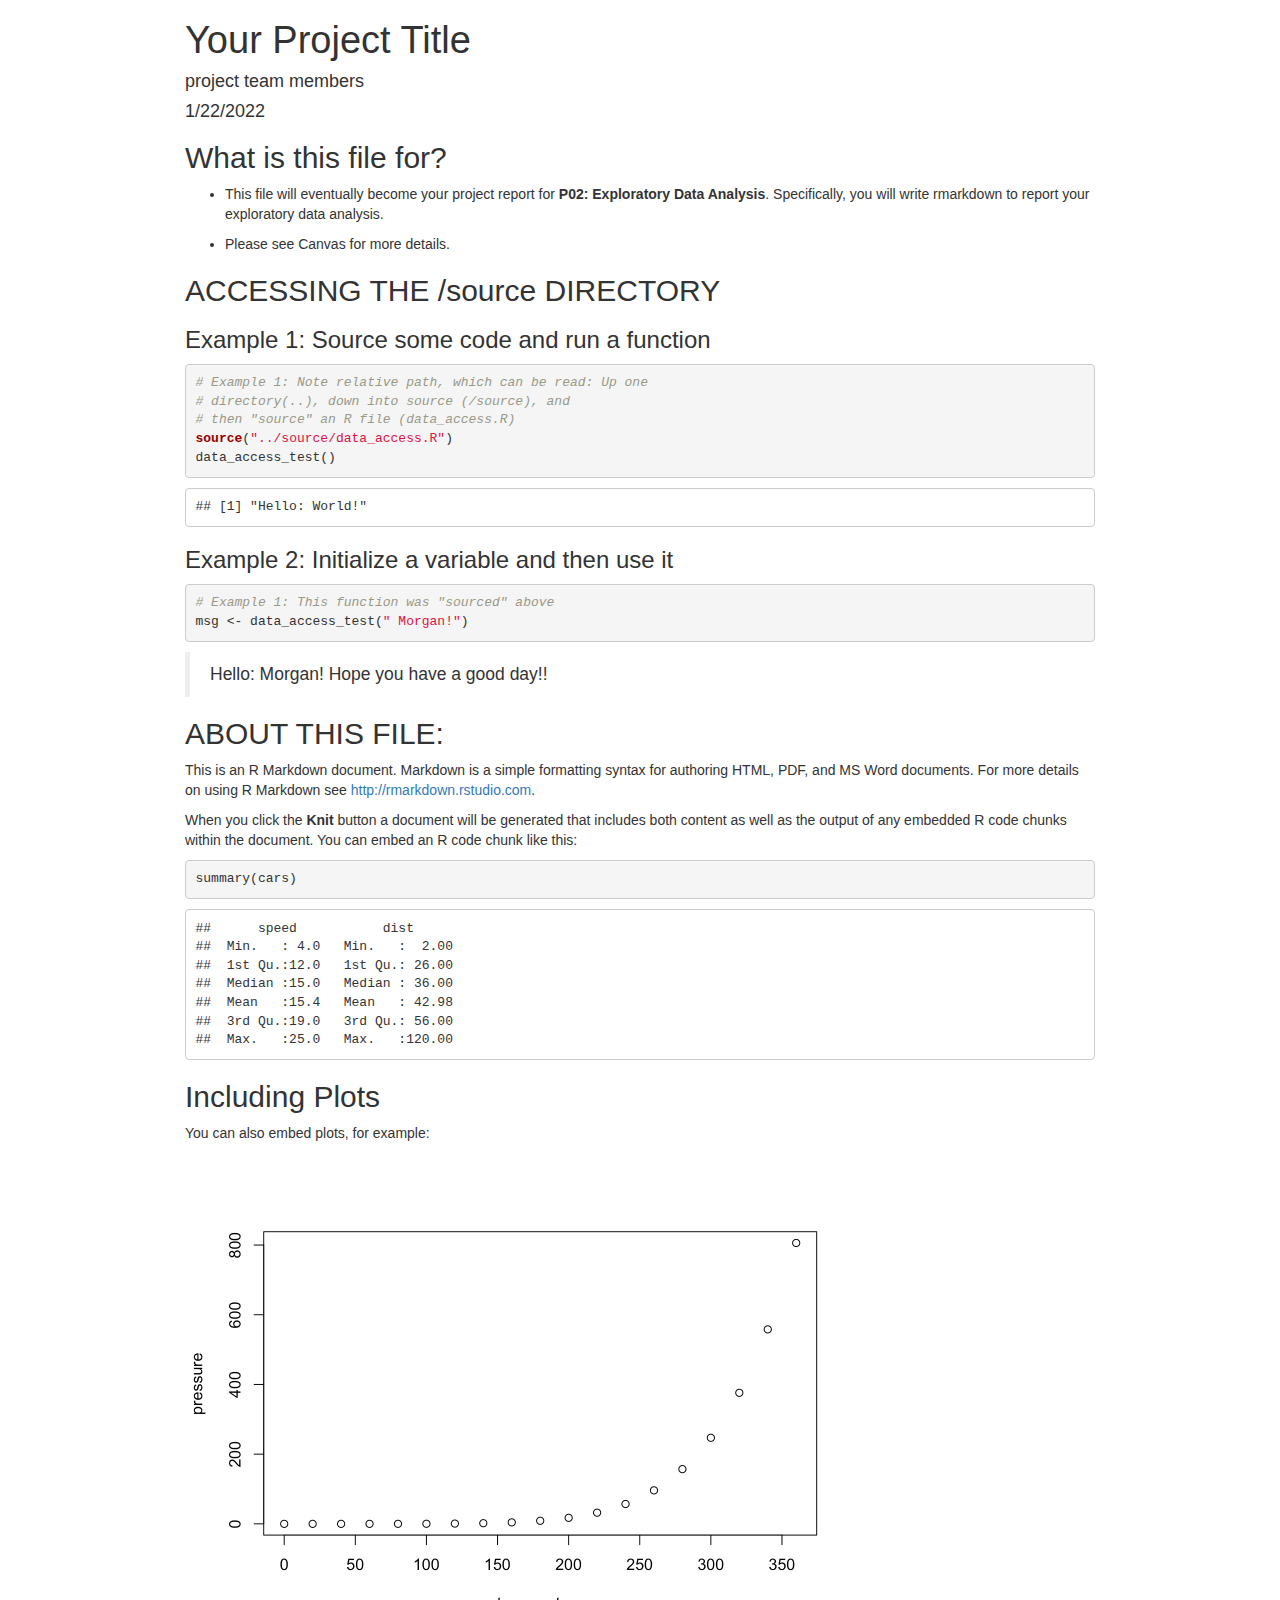
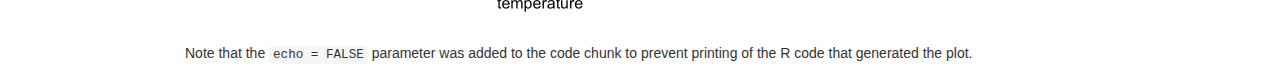
==== docs/index.html @ 1ec8d22b "Initial commit" ====
<!DOCTYPE html>

<html>

<head>

<meta charset="utf-8" />
<meta name="generator" content="pandoc" />
<meta http-equiv="X-UA-Compatible" content="IE=EDGE" />


<meta name="author" content="project team members" />


<title>Your Project Title</title>

<script src="[data-uri]"></script>
<script src="[data-uri]"></script>
<meta name="viewport" content="width=device-width, initial-scale=1" />
<link href="data:text/css,html%7Bfont%2Dfamily%3Asans%2Dserif%3B%2Dwebkit%2Dtext%2Dsize%2Dadjust%3A100%25%3B%2Dms%2Dtext%2Dsize%2Dadjust%3A100%25%7Dbody%7Bmargin%3A0%7Darticle%2Caside%2Cdetails%2Cfigcaption%2Cfigure%2Cfooter%2Cheader%2Chgroup%2Cmain%2Cmenu%2Cnav%2Csection%2Csummary%7Bdisplay%3Ablock%7Daudio%2Ccanvas%2Cprogress%2Cvideo%7Bdisplay%3Ainline%2Dblock%3Bvertical%2Dalign%3Abaseline%7Daudio%3Anot%28%5Bcontrols%5D%29%7Bdisplay%3Anone%3Bheight%3A0%7D%5Bhidden%5D%2Ctemplate%7Bdisplay%3Anone%7Da%7Bbackground%2Dcolor%3Atransparent%7Da%3Aactive%2Ca%3Ahover%7Boutline%3A0%7Dabbr%5Btitle%5D%7Bborder%2Dbottom%3A1px%20dotted%7Db%2Cstrong%7Bfont%2Dweight%3A700%7Ddfn%7Bfont%2Dstyle%3Aitalic%7Dh1%7Bmargin%3A%2E67em%200%3Bfont%2Dsize%3A2em%7Dmark%7Bcolor%3A%23000%3Bbackground%3A%23ff0%7Dsmall%7Bfont%2Dsize%3A80%25%7Dsub%2Csup%7Bposition%3Arelative%3Bfont%2Dsize%3A75%25%3Bline%2Dheight%3A0%3Bvertical%2Dalign%3Abaseline%7Dsup%7Btop%3A%2D%2E5em%7Dsub%7Bbottom%3A%2D%2E25em%7Dimg%7Bborder%3A0%7Dsvg%3Anot%28%3Aroot%29%7Boverflow%3Ahidden%7Dfigure%7Bmargin%3A1em%2040px%7Dhr%7Bheight%3A0%3B%2Dwebkit%2Dbox%2Dsizing%3Acontent%2Dbox%3B%2Dmoz%2Dbox%2Dsizing%3Acontent%2Dbox%3Bbox%2Dsizing%3Acontent%2Dbox%7Dpre%7Boverflow%3Aauto%7Dcode%2Ckbd%2Cpre%2Csamp%7Bfont%2Dfamily%3Amonospace%2Cmonospace%3Bfont%2Dsize%3A1em%7Dbutton%2Cinput%2Coptgroup%2Cselect%2Ctextarea%7Bmargin%3A0%3Bfont%3Ainherit%3Bcolor%3Ainherit%7Dbutton%7Boverflow%3Avisible%7Dbutton%2Cselect%7Btext%2Dtransform%3Anone%7Dbutton%2Chtml%20input%5Btype%3Dbutton%5D%2Cinput%5Btype%3Dreset%5D%2Cinput%5Btype%3Dsubmit%5D%7B%2Dwebkit%2Dappearance%3Abutton%3Bcursor%3Apointer%7Dbutton%5Bdisabled%5D%2Chtml%20input%5Bdisabled%5D%7Bcursor%3Adefault%7Dbutton%3A%3A%2Dmoz%2Dfocus%2Dinner%2Cinput%3A%3A%2Dmoz%2Dfocus%2Dinner%7Bpadding%3A0%3Bborder%3A0%7Dinput%7Bline%2Dheight%3Anormal%7Dinput%5Btype%3Dcheckbox%5D%2Cinput%5Btype%3Dradio%5D%7B%2Dwebkit%2Dbox%2Dsizing%3Aborder%2Dbox%3B%2Dmoz%2Dbox%2Dsizing%3Aborder%2Dbox%3Bbox%2Dsizing%3Aborder%2Dbox%3Bpadding%3A0%7Dinput%5Btype%3Dnumber%5D%3A%3A%2Dwebkit%2Dinner%2Dspin%2Dbutton%2Cinput%5Btype%3Dnumber%5D%3A%3A%2Dwebkit%2Douter%2Dspin%2Dbutton%7Bheight%3Aauto%7Dinput%5Btype%3Dsearch%5D%7B%2Dwebkit%2Dbox%2Dsizing%3Acontent%2Dbox%3B%2Dmoz%2Dbox%2Dsizing%3Acontent%2Dbox%3Bbox%2Dsizing%3Acontent%2Dbox%3B%2Dwebkit%2Dappearance%3Atextfield%7Dinput%5Btype%3Dsearch%5D%3A%3A%2Dwebkit%2Dsearch%2Dcancel%2Dbutton%2Cinput%5Btype%3Dsearch%5D%3A%3A%2Dwebkit%2Dsearch%2Ddecoration%7B%2Dwebkit%2Dappearance%3Anone%7Dfieldset%7Bpadding%3A%2E35em%20%2E625em%20%2E75em%3Bmargin%3A0%202px%3Bborder%3A1px%20solid%20silver%7Dlegend%7Bpadding%3A0%3Bborder%3A0%7Dtextarea%7Boverflow%3Aauto%7Doptgroup%7Bfont%2Dweight%3A700%7Dtable%7Bborder%2Dspacing%3A0%3Bborder%2Dcollapse%3Acollapse%7Dtd%2Cth%7Bpadding%3A0%7D%40media%20print%7B%2A%2C%3Aafter%2C%3Abefore%7Bcolor%3A%23000%21important%3Btext%2Dshadow%3Anone%21important%3Bbackground%3A0%200%21important%3B%2Dwebkit%2Dbox%2Dshadow%3Anone%21important%3Bbox%2Dshadow%3Anone%21important%7Da%2Ca%3Avisited%7Btext%2Ddecoration%3Aunderline%7Da%5Bhref%5D%3Aafter%7Bcontent%3A%22%20%28%22%20attr%28href%29%20%22%29%22%7Dabbr%5Btitle%5D%3Aafter%7Bcontent%3A%22%20%28%22%20attr%28title%29%20%22%29%22%7Da%5Bhref%5E%3D%22javascript%3A%22%5D%3Aafter%2Ca%5Bhref%5E%3D%22%23%22%5D%3Aafter%7Bcontent%3A%22%22%7Dblockquote%2Cpre%7Bborder%3A1px%20solid%20%23999%3Bpage%2Dbreak%2Dinside%3Aavoid%7Dthead%7Bdisplay%3Atable%2Dheader%2Dgroup%7Dimg%2Ctr%7Bpage%2Dbreak%2Dinside%3Aavoid%7Dimg%7Bmax%2Dwidth%3A100%25%21important%7Dh2%2Ch3%2Cp%7Borphans%3A3%3Bwidows%3A3%7Dh2%2Ch3%7Bpage%2Dbreak%2Dafter%3Aavoid%7D%2Enavbar%7Bdisplay%3Anone%7D%2Ebtn%3E%2Ecaret%2C%2Edropup%3E%2Ebtn%3E%2Ecaret%7Bborder%2Dtop%2Dcolor%3A%23000%21important%7D%2Elabel%7Bborder%3A1px%20solid%20%23000%7D%2Etable%7Bborder%2Dcollapse%3Acollapse%21important%7D%2Etable%20td%2C%2Etable%20th%7Bbackground%2Dcolor%3A%23fff%21important%7D%2Etable%2Dbordered%20td%2C%2Etable%2Dbordered%20th%7Bborder%3A1px%20solid%20%23ddd%21important%7D%7D%40font%2Dface%7Bfont%2Dfamily%3A%27Glyphicons%20Halflings%27%3Bsrc%3Aurl%28data%3Aapplication%2Fvnd%2Ems%2Dfontobject%3Bbase64%2Cn04AAEFNAAACAAIABAAAAAAABQAAAAAAAAABAJABAAAEAExQAAAAAAAAAAIAAAAAAAAAAAEAAAAAAAAAJxJ%[base64]%2FSEdmjKHUbyow8ATBE40IvWA3vTu8LiABDQ%2BpexwUMcm1SMnNryctQSiI1K5ZnbOlXKmnVV5YvRe6RnNMFNCOs1KNVpn6yZhCJkRtVRNzEufeIq7HgSrcx4S8h%2Fv4vnrrKc6oCNxmSk2uKlZQHBii6iKFoH0746ThvkO1kJHlxjrkxs%2BLWORaDQBEtiYJIR5IB9Bi1UyL4Rmr0BNigNkMzlKQmnofBHviqVzUxwdMb3NdCn69hy%2BpRYVKGVS%2F1tnsqv4LL7wCCPZZAZPT4aCShHjHJVNuXbmMrY5LeQaGnvAkXlVrJgKRAUdFjrWEah9XebPeQMj7KS7DIBAFt8ycgC5PLGUOHSE3ErGZCiViNLL5ZARfywnCoZaKQCu6NuFX42AEeKtKUGnr%2FCm2Cy8tpFhBPMW5Fxi4Qm4TkDWh4IWFDClhU2hRWosUWqcKLlgyXB%2BlSHaWaHiWlBAR8SeSgSPCQxdVQgzUixWKSTrIQEbU94viDctkvX%2BVSjJuUmV8L4CXShI11esnp0pjWNZIyxKHS4wVQ2ime1P4RnhvGw0aDN1OLAXGERsB7buFpFGGBAre4QEQR0HOIO5oYH305G%2BKspT%2FFupEGGafCCwxSe6ZUa%2B073rXHnNdVXE6eWvibUS27XtRzkH838mYLMBmYysZTM0EM3A1fbpCBYFccN1B%2FEnCYu%2FTgCGmr7bMh8GfYL%2BBfcLvB0gRagC09w9elfldaIy%2FhNCBLRgBgtCC7jAF63wLSMAfbfAlEggYU0bUA7ACCJmTDpEmJtI78w4%2FBO7dN7JR7J7ZvbYaUbaILSQsRBiF3HGk5fEg6p9unwLvn98r%2BvnsV%2B372uf1xBLq4qU%2F45fTuqaAP%2BpssmCCCTF0mhEow8ZXZOS8D7Q85JsxZ%2BAzok7B7O%2Ff6J8AzYBySZQB%2FQHYUSA%2BEeQhEWiS6AIQzgcsDiER4MjgMBAWDV4AgQ3g1eBgIdweCQmCjJEMkJ%2BPKRWyFHHmg1Wi%2F6xzUgA0LREoKJChwnQa9B%2B5RQZRB3IlBlkAnxyQNaANwHMowzlYSMCBgnbpzvqpl0iTJNCQidDI9ZrSYNIRBhHtUa5YHMHxyGEik9hDE0AKj72AbTCaxtHPUaKZdAZSnQTyjGqGLsmBStCejApUhg4uBMU6mATujEl%2BKdDPbI6Ag4vLr%2BhjY6lbjBeoLKnZl0UZgRX8gTySOeynZVz1wOq7e1hFGYIq%2BMhrGxDLak0PrwYzSXtcuyhXEhwOYofiW%2BEcI%2Fjw8P6IY6ed%2BetAbuqKp5QIapT77LnAe505lMuqL79a0ut4rWexzFttsOsLDy7zvtQzcq3U1qabe7tB0wHWVXji%2BzDbo8x8HyIRUbXnwUcklFv51fvTymiV%2BMXLSmGH9d9%2BaXpD5X6lao41anWGig7IwIdnoBY2ht%2FpO9mClLo4NdXHAsefqWUKlXJkbqPOFhMoR4aiA1BXqhRNbB2Xwi%2B7u%2FjpAoOpKJ0UX24EsrzMfHXViakCNcKjBxuQX8BO0ZqjJ3xXzf%2B61t2VXOSgJ8xu65QKgtN6FibPmPYsXbJRHHqbgATcSZxBqGiDiU4NNNsYBsKD0MIP%2FOfKnlk%2FLkaid%[base64]%2FgFtuW0wR4cgd%2BZKesSV7QkNE2kw6AV4hoIuC02LGmTomyf8PiO6CZzOTLTPQ%2BHW06H%2Btx%2BbQ8LmDYg1pTFrp2oJXgkZTyeRJZM0C8aE2LpFrNVDuhARsN543%2FFV6klQ6Tv1OoZGXLv0igKrl%2FCmJxRmX7JJbJ998VSIPQRyDBICzl4JJlYHbdql30NvYcOuZ7a10uWRrgoieOdgIm4rlq6vNOQBuqESLbXG5lzdJGHw2m0sDYmODXbYGTfSTGRKpssTO95fothJCjUGQgEL4yKoGAF%2F0SrpUDNn8CBgBcSDQByAeNkCXp4S4Ro2Xh4OeaGRgR66PVOsU8bc6TR5%[base64]%2F1SgRCJ1dk4UdBT7OoyuNgLs0oCd8RnrEIb6QdMxT2QjD4zMrJkfgx5aDMcA4orsTtKCqWb%2FVeyceqa5OGSmB28YwH4rFbkQaLoUN8OQQYnD3w2eXpI4ScQfbCUZiJ4yMOIKLyyTc7BQ4uXUw6Ee6%2FxM%2B4Y67ngNBknxIPwuppgIhFcwJyr6EIj%2BLzNj%2FmfR2vhhRlx0BILZoAYruF0caWQ7YxO66UmeguDREAFHYuC7HJviRgVO6ruJH59h%2FC%2FPkgSle8xNzZJULLWq9JMDTE2fjGE146a1Us6PZDGYle6ldWRqn%2FpdpgHKNGrGIdkRK%2BKPETT9nKT6kLyDI8xd9A1FgWmXWRAIHwZ37WyZHOVyCadJEmMVz0MadMjDrPho%2BEIochkVC2xgGiwwsQ6DMv2P7UXqT4x7CdcYGId2BJQQa85EQKmCmwcRejQ9Bm4oATENFPkxPXILHpMPUyWTI5rjNOsIlmEeMbcOCEqInpXACYQ9DDxmFo9vcmsDblcMtg4tqBerNngkIKaFJmrQAPnq1dEzsMXcwjcHdfdCibcAxxA%2Bq%2Fj9m3LM%2FO7WJka4tSidVCjsvo2lQ%2F2ewyoYyXwAYyr2PlRoR5MpgVmSUIrM3PQxXPbgjBOaDQFIyFMJvx3Pc5RSYj12ySVF9fwFPQu2e2KWVoL9q3Ayv3IzpGHUdvdPdrNUdicjsTQ2ISy7QU3DrEytIjvbzJnAkmANXjAFERA0MUoPF3%2F5KFmW14bBNOhwircYgMqoDpUMcDtCmBE82QM2YtdjVLB4kBuKho%2FbcwQdeboqfQartuU3CsCf%2BcXkgYAqp%2F0Ee3RorAZt0AvvOCSI4JICIlGlsV0bsSid%2FNIEALAAzb6HAgyWHBps6xAOwkJIGcB82CxRQq4sJf3FzA70A%2BTRqcqjEMETCoez3mkPcpnoALs0ugJY8kQwrC%[base64]%2FWDHA60cYFaI%2FPjpzquUqdaYGcIq%2BmLez3WLFFCtNBN2QJcrlcoELgiPku5R5dSlJFaCEqEZle1AQzAKC%2B1SotMcBNyQUFuRHRF6OlimSBgjZeTBCwLyc6A%2BP%2FoFRchXTz5ADknYJHxzrJ5pGuIKRQISU6WyKTBBjD8WozmVYWIsto1AS5rxzKlvJu4E%2FvwOiKxRtCWsDM%2BeTHUrmwrCK5BIfMzGkD%2B0Fk5LzBs0jMYXktNDblB06LMNJ09U8pzSLmo14MS0OMjcdrZ31pyQqxJJpRImlSvfYAK8inkYU52QY2FPEVsjoWewpwhRp5yAuNpkqhdb7ku9Seefl2D0B8SMTFD90xi4CSOwwZy9IKkpMtI3FmFUg3%2FkFutpQGNc3pCR7gvC4sgwbupDu3DyEN%2BW6YGLNM21jpB49irxy9BSlHrVDlnihGKHwPrbVFtc%2Bh1rVQKZduxIyojccZIIcOCmhEnC7UkY68WXKQgLi2JCDQkQWJRQuk60hZp0D3rtCTINSeY9Ej2kIKYfGxwOs4j9qMM7fYZiipzgcf7TamnehqdhsiMiCawXnz4xAbyCkLAx5EGbo3Ax1u3dUIKnTxIaxwQTHehPl3V491H0%2BbC5zgpGz7Io%2BmjdhKlPJ01EeMpM7UsRJMi1nGjmJg35i6bQBAAxjO%2FENJubU2mg3ONySEoWklCwdABETcs7ck3jgiuU9pcKKpbgn%2B3YlzV1FzIkB6pmEDOSSyDfPPlQskznctFji0kpgZjW5RZe6x9kYT4KJcXg0bNiCyif%2BpZACCyRMmYsfiKmN9tSO65F0R2OO6ytlEhY5Sj6uRKfFxw0ijJaAx%2Fk3QgnAFSq27%2F2i4GEBA%2BUvTJKK%2F9eISNvG46Em5RZfjTYLdeD8kdXHyrwId%2FDQZUaMCY4gGbke2C8vfjgV%2FY9kkRQOJIn%2FxM9INZSpiBnqX0Q9GlQPpPKAyO5y%2BW5NMPSRdBCUlmuxl40ZfMCnf2Cp044uI9WLFtCi4YVxKjuRCOBWIb4XbIsGdbo4qtMQnNOQz4XDSui7W%2FN6l54qOynCqD3DpWQ%2BmpD7C40D8BZEWGJX3tlAaZBMj1yjvDYKwCJBa201u6nBKE5UE%2B7QSEhCwrXfbRZylAaAkplhBWX50dumrElePyNMRYUrC99UmcSSNgImhFhDI4BXjMtiqkgizUGCrZ8iwFxU6fQ8GEHCFdLewwxYWxgScAYMdMLmcZR6b7rZl95eQVDGVoUKcRMM1ixXQtXNkBETZkVVPg8LoSrdetHzkuM7DjZRHP02tCxA1fmkXKF3VzfN1pc1cv%2F8lbTIkkYpqKM9VOhp65ktYk%2BQ46myFWBapDfyWUCnsnI00QTBQmuFjMZTcd0V2NQ768Fhpby04k2IzNR1wKabuGJqYWwSly6ocMFGTeeI%2BejsWDYgEvr66QgqdcIbFYDNgsm0x9UHY6SCd5%2B7tpsLpKdvhahIDyYmEJQCqMqtCF6UlrE5GXRmbu%[base64]%2FiOmsLtHSWNUWEGk9hScMPShasUA1AcHOtRZlqMeQ0OzYS9vQvYUjOLrzP07BUAFikcJNMi7gIxEw4pL1G54TcmmmoAQ5s7TGWErJZ2Io4yQ0ljRYhL8H5e62oDtLF8aDpnIvZ5R3GWJyAugdiiJW9hQAVTsnCBHhwu7rkBlBX6r3b7ejEY0k5GGeyKv66v%2B6dg7mcJTrWHbtMywbedYqCQ0FPwoytmSWsL8WTtChZCKKzEF7vP6De4x2BJkkniMgSdWhbeBSLtJZR9CTHetK1xb34AYIJ37OegYIoPVbXgJ%2FqDQK%2BbfCtxQRVKQu77WzOoM6SGL7MaZwCGJVk46aImai9fmam%2BWpHG%2B0BtQPWUgZ7RIAlPq6lkECUhZQ2gqWkMYKcYMYaIc4gYCDFHYa2d1nzp3%2BJ1eCBay8IYZ0wQRKGAqvCuZ%2FUgbQPyllosq%2BXtfKIZOzmeJqRazpmmoP%2F76YfkjzV2NlXTDSBYB04SVlNQsFTbGPk1t%2FI4Jktu0XSgifO2ozFOiwd%2F0SssJDn0dn4xqk4GDTTKX73%2FwQyBLdqgJ%2BWx6AQaba3BA9CKEzjtQYIfAsiYamapq80LAamYjinlKXUkxdpIDk0puXUEYzSalfRibAeDAKpNiqQ0FTwoxuGYzRnisyTotdVTclis1LHRQCy%2FqqL8oUaQzWRxilq5Mi0IJGtMY02cGLD69vGjkj3p6pGePKI8bkBv5evq8SjjyU04vJR2cQXQwSJyoinDsUJHCQ50jrFTT7yRdbdYQMB3MYCb6uBzJ9ewhXYPAIZSXfeEQBZZ3GPN3Nbhh%2FwkvAJLXnQMdi5NYYZ5GHE400GS5rXkOZSQsdZgIbzRnF9ueLnsfQ47wHAsirITnTlkCcuWWIUhJSbpM3wWhXNHvt2xUsKKMpdBSbJnBMcihkoDqAd1Zml%2FR4yrzow1Q2A5G%2Bkzo%2FRhRxQS2lCSDRV8LlYLBOOoo1bF4jwJAwKMK1tWLHlu9i0j4Ig8qVm6wE1DxXwAwQwsaBWUg2pOOol2dHxyt6npwJEdLDDVYyRc2D0HbcbLUJQj8gPevQBUBOUHXPrsAPBERICpnYESeu2OHotpXQxRGlCCtLdIsu23MhZVEoJg8Qumj%2FUMMc34IBqTKLDTp76WzL%2FdMjCxK7MjhiGjeYAC%2Fkj%2FjY%2FRde7hpSM1xChrog6yZ7OWTuD56xBJnGFE%2BpT2ElSyCnJcwVzCjkqeNLfMEJqKW0G7OFIp0G%2B9mh50I9o8k1tpCY0xYqFNIALgIfc2me4n1bmJnRZ89oepgLPT0NTMLNZsvSCZAc3TXaNB07vail36%2FdBySis4m9%2FDR8izaLJW6bWCkVgm5T%2Bius3ZXq4xI%2BGnbveLbdRwF2mNtsrE0JjYc1AXknCOrLSu7Te%2Fr4dPYMCl5qtiHNTn%2BTPbh1jCBHH%2BdMJNhwNgs3nT%2BOhQoQ0vYif56BMG6WowAcHR3DjQolxLzyVekHj00PBAaW7IIAF1EF%2BuRIWyXjQMAs2chdpaKPNaB%2BkSezYt0%2BCA04sOg5vx8Fr7Ofa9sUv87h7SLAUFSzbetCCZ9pmyLt6l6%2FTzoA1%2FZBG9bIUVHLAbi%2FkdBFgYGyGwRQGBpkqCEg2ah9UD6EedEcEL3j4y0BQQCiExEnocA3SZboh%2Bepgd3YsOkHskZwPuQ5OoyA0fTA5AXrHcUOQF%2BzkJHIA7PwCDk1gGVmGUZSSoPhNf%2BTklauz98QofOlCIQ%2FtCD4dosHYPqtPCXB3agggQQIqQJsSkB%2Bqn0rkQ1toJjON%2FOtCIB9RYv3PqRA4C4U68ZMlZn6BdgEvi2ziU%2BTQ6NIw3ej%2BAtDwMGEZk7e2IjxUWKdAxyaw9OCwSmeADTPPleyk6UhGDNXQb%2B%2BW6Uk4q6F7%2Frg6WVTo82IoCxSIsFDrav4EPHphD3u4hR53WKVvYZUwNCCeM4PMBWzK%2BEfIthZOkuAwPo5C5jgoZgn6dUdvx5rIDmd58cXXdKNfw3l%2BwM2UjgrDJeQHhbD7HW2QDoZMCujgIUkk5Fg8VCsdyjOtnGRx8wgKRPZN5dR0zPUyfGZFVihbFRniXZFOZGKPnEQzU3AnD1KfR6weHW2XS6KbPJxUkOTZsAB9vTVp3Le1F8q5l%2BDMcLiIq78jxAImD2pGFw0VHfRatScGlK6SMu8leTmhUSMy8Uhdd6xBiH3Gdman4tjQGLboJfqz6fL2WKHTmrfsKZRYX6BTDjDldKMosaSTLdQS7oDisJNqAUhw1PfTlnacCO8vl8706Km1FROgLDmudzxg%2BEWTiArtHgLsRrAXYWdB0NmToNCJdKm0KWycZQqb%2BMw76Qy29iQ5up%2FX7oyw8QZ75kP5F6iJAJz6KCmqxz8fEa%2FxnsMYcIO%2FvEkGRuMckhr4rIeLrKaXnmIzlNLxbFspOphkcnJdnz%2FChp%2FVlpj2P7jJQmQRwGnltkTV5dbF9fE3%2FfxoSqTROgq9wFUlbuYzYcasE0ouzBo%2BdDCDzxKAfhbAZYxQiHrLzV2iVexnDX%2FQnT1fsT%2Fxuhu1ui5qIytgbGmRoQkeQooO8eJNNZsf0iALur8QxZFH0nCMnjerYQqG1pIfjyVZWxhVRznmmfLG00BcBWJE6hzQWRyFknuJnXuk8A5FRDCulwrWASSNoBtR%2BCtGdkPwYN2o7DOw%2FVGlCZPusRBFXODQdUM5zeHDIVuAJBLqbO%2Ff9Qua%2BpDqEPk230Sob9lEZ8BHiCorjVghuI0lI4JDgHGRDD%2FprQ84B1pVGkIpVUAHCG%2Biz3Bn3qm2AVrYcYWhock4jso5%2BJ7HfHVj4WMIQdGctq3psBCVVzupQOEioBGA2Bk%2BUILT7%2BVoX5mdxxA5fS42gISQVi%2FHTzrgMxu0fY6hE1ocUwwbsbWcezrY2n6S8%2F6cxXkOH4prpmPuFoikTzY7T85C4T2XYlbxLglSv2uLCgFv8Quk%2FwdesUdWPeHYIH0R729JIisN9Apdd4eB10aqwXrPt%2BSu9mA8k8n1sjMwnfsfF2j3jMUzXepSHmZ%2FBfqXvzgUNQQWOXO8YEuFBh4QTYCkOAPxywpYu1VxiDyJmKVcmJPGWk%2Fgc3Pov02StyYDahwmzw3E1gYC9wkupyWfDqDSUMpCTH5e5N8B%2F%2FlHiMuIkTNw4USHrJU67bjXGqNav6PBuQSoqTxc8avHoGmvqNtXzIaoyMIQIiiUHIM64cXieouplhNYln7qgc4wBVAYR104kO%2BCvKqsg4yIUlFNThVUAKZxZt1XA34h3TCUUiXVkZ0w8Hh2R0Z5L0b4LZvPd%2Fp1gi%2F07h8qfwHrByuSxglc9cI4QIg2oqvC%2Fqm0i7tjPLTgDhoWTAKDO2ONW5oe%2B%2FeKB9vZB8K6C25yCZ9RFVMnb6NRdRjyVK57CHHSkJBfnM2%2Fj4ODUwRkqrtBBCrDsDpt8jhZdXoy%2F1BCqw3sSGhgGGy0a5Jw6BP%2FTExoCmNFYjZl248A0osgPyGEmRA%2BfAsqPVaNAfytu0vuQJ7rk3J4kTDTR2AlCHJ5cls26opZM4w3jMULh2YXKpcqGBtuleAlOZnaZGbD6DHzMd6i2oFeJ8z9XYmalg1Szd%2FocZDc1C7Y6vcALJz2lYnTXiWEr2wawtoR4g3jvWUU2Ngjd1cewtFzEvM1NiHZPeLlIXFbBPawxNgMwwAlyNSuGF3zizVeOoC9bag1qRAQKQE%2FEZBWC2J8mnXAN2aTBboZ7HewnObE8CwROudZHmUM5oZ%2FUgd%2FJZQK8lvAm43uDRAbyW8gZ%2BZGq0EVerVGUKUSm%2FIdn8AQHdR4m7bue88WBwft9mSCeMOt1ncBwziOmJYI2ZR7ewNMPiCugmSsE4EyQ%2BQATJG6qORMGd4snEzc6B4shPIo4G1T7PgSm8PY5eUkPdF8JZ0VBtadbHXoJgnEhZQaODPj2gpODKJY5Yp4DOsLBFxWbvXN755KWylJm%2BoOd4zEL9Hpubuy2gyyfxh8oEfFutnYWdfB8PdESLWYvSqbElP9qo3u6KTmkhoacDauMNNjj0oy40DFV7Ql0aZj77xfGl7TJNHnIwgqOkenruYYNo6h724%2BzUQ7%2BvkCpZB%2BpGA562hYQiDxHVWOq0oDQl%2FQsoiY%2BcuI7iWq%2FZIBtHcXJ7kks%2Bh2fCNUPA82BzjnqktNts%2BRLdk1VSu%2BtqEn7QZCCsvEqk6FkfiOYkrsw092J8jsfIuEKypNjLxrKA9kiA19mxBD2suxQKCzwXGws7kEJvlhUiV9tArLIdZW0IORcxEzdzKmjtFhsjKy%2F44XYXdI5noQoRcvjZ1RMPACRqYg2V1%2BOwOepcOknRLLFdYgTkT5UApt%2FJhLM3jeFYprZV%2BZow2g8fP%2BU68hkKFWJj2yBbKqsrp25xkZX1DAjUw52IMYWaOhab8Kp05VrdNftqwRrymWF4OQSjbdfzmRZirK8FMJELEgER2PHjEAN9pGfLhCUiTJFbd5LBkOBMaxLr%2FA1SY9dXFz4RjzoU9ExfJCmx%2FI9FKEGT3n2cmzl2X42L3Jh%2BAbQq6sA%2BSs1kitoa4TAYgKHaoybHUDJ51oETdeI%2F9ThSmjWGkyLi5QAGWhL0BG1UsTyRGRJOldKBrYJeB8ljLJHfATWTEQBXBDnQexOHTB%2BUn44zExFE4vLytcu5NwpWrUxO%2F0ZICUGM7hGABXym0V6ZvDST0E370St9MIWQOTWngeoQHUTdCJUP04spMBMS8LSker9cReVQkULFDIZDFPrhTzBl6sed9wcZQTbL%2BBDqMyaN3RJPh%2Fanbx%2BIv%2BqgQdAa3M9Z5JmvYlh4qop%2BHo1F1W5gbOE9YKLgAnWytXElU4G8GtW47lhgFE6gaSs%2Bgs37sFvi0PPVvA5dnCBgILTwoKd%2F%2BDoL9F6inlM7H4rOTzD79KJgKlZO%2FZgt22UsKhrAaXU5ZcLrAglTVKJEmNJvORGN1vqrcfSMizfpsgbIe9zno%2BgBoKVXgIL%2FVI8dB1O5o%2FR3Suez%2FgD7M781ShjKpIIORM%2FnxG%2BjjhhgPwsn2IoXsPGPqYHXA63zJ07M2GPEykQwJBYLK808qYxuIew4frk52nhCsnCYmXiR6CuapvE1IwRB4%2FQftDbEn%2BAucIr1oxrLabRj9q4ae0%2BfXkHnteAJwXRbVkR0mctVSwEbqhJiMSZUp9DNbEDMmjX22m3ABpkrPQQTP3S1sib5pD2VRKRd%2BeNAjLYyT0hGrdjWJZy24OYXRoWQAIhGBZRxuBFMjjZQhpgrWo8SiFYbojcHO8V5DyscJpLTHyx9Fimassyo5U6WNtquUMYgccaHY5amgR3PQzq3ToNM5ABnoB9kuxsebqmYZm0R9qxJbFXCQ1UPyFIbxoUraTJFDpCk0Wk9GaYJKz%2F6oHwEP0Q14lMtlddQsOAU9zlYdMVHiT7RQP3XCmWYDcHCGbVRHGnHuwzScA0BaSBOGkz3lM8CArjrBsyEoV6Ys4qgDK3ykQQPZ3hCRGNXQTNNXbEb6tDiTDLKOyMzRhCFT%2BmAUmiYbV3YQVqFVp9dorv%2BTsLeCykS2b5yyu8AV7IS9cxcL8z4Kfwp%2BxJyYLv1OsxQCZwTB4a8BZ%2F5EdxTBJthApqyfd9u3ifr%2FWILTqq5VqgwMT9SOxbSGWLQJUUWCVi4k9tho9nEsbUh7U6NUsLmkYFXOhZ0kmamaJLRNJzSj%2Fqn4Mso6zb6iLLBXoaZ6AqeWCjHQm2lztnejYYM2eubnpBdKVLORZhudH3JF1waBJKA9%2BW8EhMj3Kzf0L4vi4k6RoHh3Z5YgmSZmk6ns4fjScjAoL8GoOECgqgYEBYUGFVO4FUv4%2FYtowhEmTs0vrvlD%2FCrisnoBNDAcUi%2FteY7OctFlmARQzjOItrrlKuPO6E2Ox93L4O%2F4DcgV%2FdZ7qR3VBwVQxP1GCieA4RIpweYJ5FoYrHxqRBdJjnqbsikA2Ictbb8vE1GYIo9dacK0REgDX4smy6GAkxlH1yCGGsk%2BtgiDhNKuKu3yNrMdxafmKTF632F8Vx4BNK57GvlFisrkjN9WDAtjsWA0ENT2e2nETUb%2Fn7qwhvGnrHuf5bX6Vh%2Fn3xffU3PeHdR%2BFA92i6ufT3AlyAREoNDh6chiMWTvjKjHDeRhOa9YkOQRq1vQXEMppAQVwHCuIcV2g5rBn6GmZZpTR7vnSD6ZmhdSl176gqKTXu5E%2BYbfL0adwNtHP7dT7t7b46DVZIkzaRJOM%2BS6KcrzYVg%2BT3wSRFRQashjfU18NutrKa%2F7PXbtuJvpIjbgPeqd%2BpjmRw6YKpnANFSQcpzTZgpSNJ6J7uiagAbir%2F8tNXJ%2FOsOnRh6iuIexxrmkIneAgz8QoLmiaJ8sLQrELVK2yn3wOHp57BAZJhDZjTBzyoRAuuZ4eoxHruY1pSb7qq79cIeAdOwin4GdgMeIMHeG%2BFZWYaiUQQyC5b50zKjYw97dFjAeY2I4Bnl105Iku1y0lMA1ZHolLx19uZnRdILcXKlZGQx%2FGdEqSsMRU1BIrFqRcV1qQOOHyxOLXEGcbRtAEsuAC2V4K3p5mFJ22IDWaEkk9ttf5Izb2LkD1MnrSwztXmmD%2FQi%2FEmVEFBfiKGmftsPwVaIoZanlKndMZsIBOskFYpDOq3QUs9aSbAAtL5Dbokus2G4%2FasthNMK5UQKCOhU97oaOYNGsTah%2BjfCKsZnTRn5TbhFX8ghg8CBYt%2FBjeYYYUrtUZ5jVij%2Fop7V5SsbA4mYTOwZ46hqdpbB6Qvq3AS2HHNkC15pTDIcDNGsMPXaBidXYPHc6PJAkRh29Vx8KcgX46LoUQBhRM%2B3SW6Opll%2FwgxxsPgKJKzr5QCmwkUxNbeg6Wj34SUnEzOemSuvS2OetRCO8Tyy%2BQbSKVJcqkia%2BGvDefFwMOmgnD7h81TUtMn%2BmRpyJJ349HhAnoWFTejhpYTL9G8N2nVg1qkXBeoS9Nw2fB27t7trm7d%2FQK7Cr4uoCeOQ7%2F8JfKT77KiDzLImESHw%2F0wf73QeHu74hxv7uihi4fTX%2BXEwAyQG3264dwv17aJ5N335Vt9sdrAXhPOAv8JFvzqyYXwfx8WYJaef1gMl98JRFyl5Mv5Uo%2FoVH5ww5OzLFsiTPDns7fS6EURSSWd%2F92BxMYQ8sBaH%2Bj%2BwthQPdVgDGpTfi%2BJQIWMD8xKqULliRH01rTeyF8x8q%2FGBEEEBrAJMPf25UQwi0b8tmqRXY7kIvNkzrkvRWLnxoGYEJsz8u4oOyMp8cHyaybb1HdMCaLApUE%2B%2F7xLIZGP6H9xuSEXp1zLIdjk5nBaMuV%2FyTDRRP8Y2ww5RO6d2D94o%2B6ucWIqUAvgHIHXhZsmDhjVLczmZ3ca0Cb3PpKwt2UtHVQ0BgFJsqqTsnzZPlKahRUkEu4qmkJt%2Bkqdae76ViWe3STan69yaF9%2BfESD2lcQshLHWVu4ovItXxO69bqC5p1nZLvI8NdQB9s9UNaJGlQ5mG947ipdDA0eTIw%2FA1zEdjWquIsQXXGIVEH0thC5M%2BW9pZe7IhAVnPJkYCCXN5a32HjN6nsvokEqRS44tGIs7s2LVTvcrHAF%2BRVmI8L4HUYk4x%2B67AxSMJKqCg8zrGOgvK9kNMdDrNiUtSWuHFpC8%2Fp5qIQrEo%2FH%2B1l%2F0cAwQ2nKmpWxKcMIuHY44Y6DlkpO48tRuUGBWT0FyHwSKO72Ud%2BtJUfdaZ4CWNijzZtlRa8%2BCkmO%2FEwHYfPZFU%2FhzjFWH7vnzHRMo%2BaF9u8qHSAiEkA2HjoNQPEwHsDKOt6hOoK3Ce%2F%2B%2F9boMWDa44I6FrQhdgS7OnNaSzwxWKZMcyHi6LN4WC6sSj0qm2PSOGBTvDs%2FGWJS6SwEN%2FULwpb4LQo9fYjUfSXRwZkynUazlSpvX9e%2BG2zor8l%2BYaMxSEomDdLHGcD6YVQPegTaA74H8%2BV4WvJkFUrjMLGLlvSZQWvi8%2FQA7yzQ8GPno%2F%2F5SJHRP%2FOqKObPCo81s%2F%2B6WgLqykYpGAgQZhVDEBPXWgU%2FWzFZjKUhSFInufPRiMAUULC6T11yL45ZrRoB4DzOyJShKXaAJIBS9wzLYIoCEcJKQW8GVCx4fihqJ6mshBUXSw3wWVj3grrHQlGNGhIDNNzsxQ3M%2BGWn6ASobIWC%2BLbYOC6UpahVO13Zs2zOzZC8z7FmA05JhUGyBsF4tsG0drcggIFzgg%2Fkpf3%2BCnAXKiMgIE8Jk%2FMhpkc8DUJEUzDSnWlQFme3d0sHZDrg7LavtsEX3cHwjCYA17pMTfx8Ajw9hHscN67hyo%2BRJQ4458RmPywXykkVcW688oVUrQhahpPRvTWPnuI0B%2BSkQu7dCyvLRyFYlC1LG1gRCIvn3rwQeINzZQC2KXq31FaR9UmVV2QeGVqBHjmE%2BVMd3b1fhCynD0pQNhCG6%2FWCDbKPyE7NRQzL3BzQAJ0g09aUzcQA6mUp9iZFK6Sbp%2FYbHjo%2B%2B7%2FWj8S4YNa%2BZdqAw1hDrKWFXv9%2BzaXpf8ZTDSbiqsxnwN%2FCzK5tPkOr4tRh2kY3Bn9JtalbIOI4b3F7F1vPQMfoDcdxMS8CW9m%2FNCW%2FHILTUVWQIPiD0j1A6bo8vsv6P1hCESl2abrSJWDrq5sSzUpwoxaCU9FtJyYH4QFMxDBpkkBR6kn0LMPO%2B5EJ7Z6bCiRoPedRZ%2FP0SSdii7ZnPAtVwwHUidcdyspwncz5uq6vvm4IEDbJVLUFCn%2FLvIHfooUBTkFO130FC7CmmcrKdgDJcid9mvVzsDSibOoXtIf9k6ABle3PmIxejodc4aob0QKS432srrCMndbfD454q52V01G4q913mC5HOsTzWF4h2No1av1VbcUgWAqyoZl%2B11PoFYnNv2HwAODeNRkHj%2B8SF1fcvVBu6MrehHAZK1Gm69ICcTKizykHgGFx7QdowTVAsYEF2tVc0Z6wLryz2FI1sc5By2znJAAmINndoJiB4sfPdPrTC8RnkW7KRCwxC6YvXg5ahMlQuMpoCSXjOlBy0Kij%2BbsCYPbGp8BdCBiLmLSAkEQRaieWo1SYvZIKJGj9Ur%2FeWHjiB7SOVdqMAVmpBvfRiebsFjger7DC%2B8kRFGtNrTrnnGD2GAJb8rQCWkUPYHhwXsjNBSkE6lGWUj5QNhK0DMNM2l%2BkXRZ0KLZaGsFSIdQz%2FHXDxf3%2FTE30%2BDgBKWGWdxElyLccJfEpjsnszECNoDGZpdwdRgCixeg9L4EPhH%2BRptvRMVRaahu4cySjS3P5wxAUCPkmn%2BrhyASpmiTaiDeggaIxYBmtLZDDhiWIJaBgzfCsAGUF1Q1SFZYyXDt9skCaxJsxK2Ms65dmdp5WAZyxik%2FzbrTQk5KmgxCg%2Ff45L0jywebOWUYFJQAJia7XzCV0x89rpp%2Ff3AVWhSPyTanqmik2SkD8A3Ml4NhIGLAjBXtPShwKYfi2eXtrDuKLk4QlSyTw1ftXgwqA2jUuopDl%2B5tfUWZNwBpEPXghzbBggYCw%2Fdhy0ntds2yeHCDKkF%2FYxQjNIL%2FF%2F37jLPHCKBO9ibwYCmuxImIo0ijV2Wbg3kSN2psoe8IsABv3RNFaF9uMyCtCYtqcD%2BqNOhwMlfARQUdJ2tUX%2BMNJqOwIciWalZsmEjt07tfa8ma4cji9sqz%2BQ9hWfmMoKEbIHPOQORbhQRHIsrTYlnVTNvcq1imqmmPDdVDkJgRcTgB8Sb6epCQVmFZe%2BjGDiNJQLWnfx%2BdrTKYjm0G8yH0ZAGMWzEJhUEQ4Maimgf%2Fbkvo8PLVBsZl152y5S8%2BHRDfZIMCbYZ1WDp4yrdchOJw8k6R%2B%2F2pHmydK4NIK2PHdFPHtoLmHxRDwLFb7eB%2BM4zNZcB9NrAgjVyzLM7xyYSY13ykWfIEEd2n5%2FiYp3ZdrCf7fL%2Ben%2BsIJu2W7E30MrAgZBD1rAAbZHPgeAMtKCg3NpSpYQUDWJu9bT3V7tOKv%2BNRiJc8JAKqqgCA%2FPNRBR7ChpiEulyQApMK1AyqcWnpSOmYh6yLiWkGJ2mklCSPIqN7UypWj3dGi5MvsHQ87MrB4VFgypJaFriaHivwcHIpmyi5LhNqtem4q0n8awM19Qk8BOS0EsqGscuuydYsIGsbT5GHnERUiMpKJl4ON7qjB4fEqlGN%2FhCky89232UQCiaeWpDYCJINXjT6xl4Gc7DxRCtgV0i1ma4RgWLsNtnEBRQFqZggCLiuyEydmFd7WlogpkCw5G1x4ft2psm3KAREwVwr1Gzl6RT7FDAqpVal34ewVm3VH4qn5mjGj%2BbYL1NgfLNeXDwtmYSpwzbruDKpTjOdgiIHDVQSb5%2FzBgSMbHLkxWWgghIh9QTFSDILixVwg0Eg1puooBiHAt7DzwJ7m8i8%2Fi%2BjHvKf0QDnnHVkVTIqMvIQImOrzCJwhSR7qYB5gSwL6aWL9hERHCZc4G2%2BJrpgHNB8eCCmcIWIQ6rSdyPCyftXkDlErUkHafHRlkOIjxGbAktz75bnh50dU7YHk%2BMz7wwstg6RFZb%2BTZuSOx1qqP5C66c0mptQmzIC2dlpte7vZrauAMm%2F7RfBYkGtXWGiaWTtwvAQiq2oD4YixPLXE2khB2FRaNRDTk%2B9sZ6K74Ia9VntCpN4BhJGJMT4Z5c5FhSepRCRWmBXqx%2BwhVZC4me4saDs2iNqXMuCl6iAZflH8fscC1sTsy4PHeC%2BXYuqMBMUun5YezKbRKmEPwuK%2BCLzijPEQgfhahQswBBLfg%[base64]%2BRCMlDDbElcjaROLDoualmUIQ88Kekk3iM4OQrADcxi3rJguS4MOIBIgKgXrjd1WkbCdqxJk%2F4efRIFsavZA7KvvJQqp3Iid5Z0NFc5aiMRzGN3vrpBzaMy4JYde3wr96PjN90AYOIbyp6T4zj8LoE66OGcX1Ef4Z3KoWLAUF4BTg7ug%2FAbkG5UNQXAMkQezujSHeir2uTThgd3gpyzDrbnEdDRH2W7U6PeRvBX1ZFMP5RM%2BZu6UUZZD8hDPHldVWntTCNk7To8IeOW9yn2wx0gmurwqC60AOde4r3ETi5pVMSDK8wxhoGAoEX9NLWHIR33VbrbMveii2jAJlrxwytTHbWNu8Y4N8vCCyZjAX%2FpcsfwXbLze2%2BD%2Bu33OGBoJyAAL3jn3RuEcdp5If8O%2Ba4NKWvxOTyDltG0IWoHhwVGe7dKkCWFT%2B%2Btm%2BhaBCikRUUMrMhYKZJKYoVuv%2FbsJzO8DwfVIInQq3g3BYypiz8baogH3r3GwqCwFtZnz4xMjAVOYnyOi5HWbFA8n0qz1OjSpHWFzpQOpvkNETZBGpxN8ybhtqV%2FDMUxd9uFZmBfKXMCn%2FSqkWJyKPnT6lq%2B4zBZni6fYRByJn6OK%2BOgPBGRAJluwGSk4wxjOOzyce%2FPKODwRlsgrVkdcsEiYrqYdXo0Er2GXi2GQZd0tNJT6c9pK1EEJG1zgDJBoTVuCXGAU8BKTvCO%2FcEQ1Wjk3Zzuy90JX4m3O5IlxVFhYkSUwuQB2up7jhvkm%2BbddRQu5F9s0XftGEJ9JSuSk%2BZachCbdU45fEqbugzTIUokwoAKvpUQF%2FCvLbWW5BNQFqFkJg2f30E%2F48StNe5QwBg8zz3YAJ82FZoXBxXSv4QDooDo79NixyglO9AembuBcx5Re3CwOKTHebOPhkmFC7wNaWtoBhFuV4AkEuJ0J%2B1pT0tLkvFVZaNzfhs%2FKd3%2BA9YsImlO4XK4vpCo%2FelHQi%2F9gkFg07xxnuXLt21unCIpDV%2BbbRxb7FC6nWYTsMFF8%2B1LUg4JFjVt3vqbuhHmDKbgQ4e%2BRGizRiO8ky05LQGMdL2IKLSNar0kNG7lHJMaXr5mLdG3nykgj6vB%2FKVijd1ARWkFEf3yiUw1v%2FWaQivVUpIDdSNrrKbjO5NPnxz6qTTGgYg03HgPhDrCFyYZTi3XQw3HXCva39mpLNFtz8AiEhxAJHpWX13gCTAwgm9YTvMeiqetdNQv6IU0hH0G%2BZManTqDLPjyrOse7WiiwOJCG%[base64]%2F6gQKuihPtiUtlCQVPohUgzfezTg8o1b3n9pNZeco1QucaoXe40Fa5JYhqdTspFmxGtW9h5ezLFZs3j%2FN46f%2BS2rjYNC2JySXrnSAFhvAkz9a5L3pza8eYKHNoPrvBRESpxYPJdKVUxBE39nJ1chrAFpy4MMkf0qKgYALctGg1DQI1kIymyeS2AJNT4X240d3IFQb%2F0jQbaHJ2YRK8A%2Bls6WMhWmpCXYG5jqapGs5%2FeOJErxi2%2F2KWVHiPellTgh%2FfNl%2F2KYPKb7DUcAg%2BmCOPQFCiU9Mq%2FWLcU1xxC8aLePFZZlE%2BPCLzf7ey46INWRw2kcXySR9FDgByXzfxiNKwDFbUSMMhALPFSedyjEVM5442GZ4hTrsAEvZxIieSHGSgkwFh%2FnFNdrrFD4tBH4Il7fW6ur4J8Xaz7RW9jgtuPEXQsYk7gcMs2neu3zJwTyUerHKSh1iTBkj2YJh1SSOZL5pLuQbFFAvyO4k1Hxg2h99MTC6cTUkbONQIAnEfGsGkNFWRbuRyyaEZInM5pij73EA9rPIUfU4XoqQpHT9THZkW%2BoKFLvpyvTBMM69tN1Ydwv1LIEhHsC%2BueVG%2Bw%2BkyCPsvV3erRikcscHjZCkccx6VrBkBRusTDDd8847GA7p2Ucy0y0HdSRN6YIBciYa4vuXcAZbQAuSEmzw%2BH%2FAuOx%2BaH%2BtBL88H57D0MsqyiZxhOEQkF%2F8DR1d2hSPMj%2FsNOa5rxcUnBgH8ictv2J%2Bcb4BA4v3MCShdZ2vtK30vAwkobnEWh7rsSyhmos3WC93Gn9C4nnAd%2FPjMMtQfyDNZsOPd6XcAsnBE%2FmRHtHEyJMzJfZFLE9OvQa0i9kUmToJ0ZxknTgdl%2FXPV8xoh0K7wNHHsnBdvFH3sv52lU7UFteseLG%2FVanIvcwycVA7%2BBE1Ulyb20BvwUWZcMTKhaCcmY3ROpvonVMV4N7yBXTL7IDtHzQ4CCcqF66LjF3xUqgErKzolLyCG6Kb7irP%2FMVTCCwGRxfrPGpMMGvPLgJ881PHMNMIO09T5ig7AzZTX%2F5PLlwnJLDAPfuHynSGhV4tPqR3gJ4kg4c06c%2FF1AcjGytKm2Yb5jwMotF7vro4YDLWlnMIpmPg36NgAZsGA0W1spfLSue4xxat0Gdwd0lqDBOgIaMANykwwDKejt5YaNtJYIkrSgu0KjIg0pznY0SCd1qlC6R19g97UrWDoYJGlrvCE05J%2F5wkjpkre727p5PTRX5FGrSBIfJqhJE%2FIS876PaHFkx9pGTH3oaY3jJRvLX9Iy3Edoar7cFvJqyUlOhAEiOSAyYgVEGkzHdug%2BoRHIEOXAExMiTSKU9A6nmRC8mp8iYhwWdP2U%[base64]%2FBQQp1sWlNolpIu4ekxUTBV7NmxOFKEBmmN%2BnA7pvF78%2FRII5ZHA09OAiE%2F66MF6HQ%2BqVEJCHxwymukkNvzqHEh52dULPbVasfQMgTDyBZzx4007YiKdBuUauQOt27Gmy8ISclPmEUCIcuLbkb1mzQSqIa3iE0PJh7UMYQbkpe%2BhXjTJKdldyt2mVPwywoODGJtBV1lJTgMsuSQBlDMwhEKIfrvsxGQjHPCEfNfMAY2oxvyKcKPUbQySkKG6tj9AQyEW3Q5rpaDJ5Sns9ScLKeizPRbvWYAw4bXkrZdmB7CQopCH8NAmqbuciZChHN8lVGaDbCnmddnqO1PQ4ieMYfcSiBE5zzMz%2BJV%2F4eyzrzTEShvqSGzgWimkNxLvUj86iAwcZuIkqdB0VaIB7wncLRmzHkiUQpPBIXbDDLHBlq7vp9xwuC9AiNkIptAYlG7Biyuk8ILdynuUM1cHWJgeB%2BK3wBP%2FineogxkvBNNQ4AkW0hvpBOQGFfeptF2YTR75MexYDUy7Q%2F9uocGsx41O4IZhViw%2F2FvAEuGO5g2kyXBUijAggWM08bRhXg5ijgMwDJy40QeY%2FcQpUDZiIzmvskQpO5G1zyGZA8WByjIQU4jRoFJt56behxtHUUE%2Fom7Rj2psYXGmq3llVOCgGYKNMo4pzwntITtapDqjvQtqpjaJwjHmDzSVGLxMt12gEXAdLi%2FcaHSM3FPRGRf7dB7YC%2BcD2ho6oL2zGDCkjlf%2FDFoQVl8GS%2F56wur3rdV6ggtzZW60MRB3g%2BU1W8o8cvqIpMkctiGVMzXUFI7FacFLrgtdz4mTEr4aRAaQ2AFQaNeG7GX0yOJgMRYFziXdJf24kg%2FgBQIZMG%2FYcPEllRTVNoDYR6oSJ8wQNLuihfw81UpiKPm714bZX1KYjcXJdfclCUOOpvTxr9AAJevTY4HK%2FG7F3mUc3GOAKqh60zM0v34v%2BELyhJZqhkaMA8UMMOU90f8RKEJFj7EqepBVwsRiLbwMo1J2zrE2UYJnsgIAscDmjPjnzI8a719Wxp757wqmSJBjXowhc46QN4RwKIxqEE6E5218OeK7RfcpGjWG1jD7qND%2B%2FGTk6M56Ig4yMsU6LUW1EWE%2BfIYycVV1thldSlbP6ltdC01y3KUfkobkt2q01YYMmxpKRvh1Z48uNKzP%2FIoRIZ%2FF6buOymSnW8gICitpJjKWBscSb9JJKaWkvEkqinAJ2kowKoqkqZftRqfRQlLtKoqvTRDi2vg%2FRrPD%2Fd3a09J8JhGZlEkOM6znTsoMCsuvTmywxTCDhw5dd0GJOHCMPbsj3QLkTE3MInsZsimDQ3HkvthT7U9VA4s6G07sID0FW4SHJmRGwCl%2BMu4xf0ezqeXD2PtPDnwMPo86sbwDV%2B9PWcgFcARUVYm3hrFQrHcgMElFGbSM2A1zUYA3baWfheJp2AINmTJLuoyYD%2FOwA4a6V0ChBN97E8YtDBerUECv0u0TlxR5yhJCXvJxgyM73Bb6pyq0jTFJDZ4p1Am1SA6sh8nADd1hAcGBMfq4d%2FUfwnmBqe0Jun1n1LzrgKuZMAnxA3NtCN7Klf4BH%2B14B7ibBmgt0TGUafVzI4uKlpF7v8NmgNjg90D6QE3tbx8AjSAC%2BOA1YJvclyPKgT27QpIEgVYpbPYGBsnyCNrGz9XUsCHkW1QAHgL2STZk12QGqmvAB0NFteERkvBIH7INDsNW9KKaAYyDMdBEMzJiWaJHZALqDxQDWRntumSDPcplyFiI1oDpT8wbwe01AHhW6%2BvAUUBoGhY3CT2tgwehdPqU%2F4Q7ZLYvhRl%2FogOvR9O2%2BwkkPKW5vCTjD2fHRYXONCoIl4Jh1bZY0ZE1O94mMGn%2FdFSWBWzQ%2FVYk%2BGezi46RgiDv3EshoTmMSlioUK6MQEN8qeyK6FRninyX8ZPeUWjjbMJChn0n%2FyJvrq5bh5UcCAcBYSafTFg7p0jDgrXo2QWLb3WpSOET%2FHh4oSadBTvyDo10IufLzxiMLAnbZ1vcUmj3w7BQuIXjEZXifwukVxrGa9j%2BDXfpi12m1RbzYLg9J2wFergEwOxFyD0%2FJstNK06ZN2XdZSGWxcJODpQHOq4iKqjqkJUmPu1VczL5xTGUfCgLEYyNBCCbMBFT%2FcUP6pE%2FmujnHsSDeWxMbhrNilS5MyYR0nJyzanWXBeVcEQrRIhQeJA6Xt4f2eQESNeLwmC10WJVHqwx8SSyrtAAjpGjidcj1E2FYN0LObUcFQhafUKTiGmHWRHGsFCB%2BHEXgrzJEB5bp0QiF8ZHh11nFX8AboTD0PS4O1LqF8XBks2MpjsQnwKHF6HgaKCVLJtcr0XjqFMRGfKv8tmmykhLRzu%2BvqQ02%2BKpJBjaLt9ye1Ab%2BBbEBhy4EVdIJDrL2naV0o4wU8YZ2Lq04FG1mWCKC%2BUwkXOoAjneU%2FxHplMQo2cXUlrVNqJYczgYlaOEczVCs%2FOCgkyvLmTmdaBJc1iBLuKwmr6qtRnhowngsDxhzKFAi02tf8bmET8BO27ovJKF1plJwm3b0JpMh38%2BxsrXXg7U74QUM8ZCIMOpXujHntKdaRtsgyEZl5MClMVMMMZkZLNxH9%2Bb8fH6%2Bb8Lev30A9TuEVj9CqAdmwAAHBPbfOBFEATAPZ2CS0OH1Pj%2F0Q7PFUcC8hDrxESWdfgFRm%2B7vvWbkEppHB4T%2F1ApWnlTIqQwjcPl0VgS1yHSmD0OdsCVST8CQVwuiew1Y%2Bg3QGFjNMzwRB2DSsAk26cmA8lp2wIU4p93AUBiUHFGOxOajAqD7Gm6NezNDjYzwLOaSXRBYcWipTSONHjUDXCY4mMI8XoVCR%2FRrs%2FJLKXgEx%2BqkmeDlFOD1%2FyTQNDClRuiUyKYCllfMiQiyFkmuTz2vLsBNyRW%2Bxz%2B5FElFxWB28VjYIGZ0Yd%2B5wIjkcoMaggxswbT0pCmckRAErbRlIlcOGdBo4djTNO8FAgQ%2BlT6vPS60BwTRSUAM3ddkEAZiwtEyArrkiDRnS7LJ%2B2hwbzd2YDQagSgACpsovmjil5wfPuXq3GuH0CyE7FK3M4FgRaFoIkaodORrPx1%2BJpI9psyNYIFuJogZa0%2F1AhOWdlHQxdAgbwacsHqPZo8u%2FngAH2GmaTdhYnBfSDbBfh8CHq6Bx5bttP2%2BRdM%2BMAaYaZ0Y%2FADkbNCZuAyAVQa2OcXOeICmDn9Q%2FeFkDeFQg5MgHEDXq%2FtVjj%2Bjtd26nhaaolWxs1ixSUgOBwrDhRIGOLyOVk2%2FBc0UxvseQCO2pQ2i%2BKrfhu%2FWeBovNb5dJxQtJRUDv2mCwYVpNl2efQM9xQHnK0JwLYt%2FU0Wf%2BphiA4uw8G91slC832pmOTCAoZXohg1fewCZqLBhkOUBofBWpMPsqg7XEXgPfAlDo2U5WXjtFdS87PIqClCK5nW6adCeXPkUiTGx0emOIDQqw1yFYGHEVx20xKjJVYe0O8iLmnQr3FA9nSIQilUKtJ4ZAdcTm7%2BExseJauyqo30hs%2B1qSW211A1SFAOUgDlCGq7eTIcMAeyZkV1SQJ4j%2Fe1Smbq4HcjqgFbLAGLyKxlMDMgZavK5NAYH19Olz3la%2FQCTiVelFnU6O%2FGCvykqS%2FwZJDhKN9gBtSOp%2F1SP5VRgJcoVj%2Bkmf2wBgv4gjrgARBWiURYx8xENV3bEVUAAWWD3dYDKAIWk5opaCFCMR5ZjJExiCAw7gYiSZ2rkyTce4eNMY3lfGn%2B8p6%2BvBckGlKEXnA6Eota69OxDO9oOsJoy28BXOR0UoXNRaJD5ceKdlWMJlOFzDdZNpc05tkMGQtqeNF2lttZqNco1VtwXgRstLSQ6tSPChgqtGV5h2DcDReIQadaNRR6AsAYKL5gSFsCJMgfsaZ7DpKh8mg8Wz8V7H%2BgDnLuMxaWEIUPevIbClgap4dqmVWSrPgVYCzAoZHIa5z2Ocx1D%2FGvDOEqMOKLrMefWIbSWHZ6jbgA8qVBhYNHpx0P%2BjAgN5TB3haSifDcApp6yymEi6Ij%2FGsEpDYUgcHATJUYDUAmC1SCkJ4cuZXSAP2DEpQsGUjQmKJfJOvlC2x%2FpChkOyLW7KEoMYc5FDC4v2FGqSoRWiLsbPCiyg1U5yiHZVm1XLkHMMZL11%2Fyxyw0UnGig3MFdZklN5FI%2FqiT65T%2BjOXOdO7XbgWurOAZR6Cv9uu1cm5LjkXX4xi6mWn5r5NjBS0gTliHhMZI2WNqSiSphEtiCAwnafS11JhseDGHYQ5%2BbqWiAYiAv6Jsf79%2FVUs4cIl%2Bn6%2BWOjcgB%2F2l5TreoAV2717JzZbQIR0W1cl%[base64]%2FPhoawJDrGAP0JYWHgAVUByo%2FbGdiv2T2EMg8gsS14%2FrAdzlOYazFE7w4OzxeKiWdm3nSOnQRRKXSlVo8HEAbBfyJMKqoq%2BSCcTSx5NDtbFwNlh8VhjGGDu7JG5%2FTAGAvniQSSUog0pNzTim8Owc6QTuSKSTXlQqwV3eiEnklS3LeSXYPXGK2VgeZBqNcHG6tZHvA3vTINhV0ELuQdp3t1y9%2BogD8Kk%2FW7QoRN1UWPqM4%2BxdygkFDPLoTaumKReKiLWoPHOfY54m3qPx4c%2B4pgY3MRKKbljG8w4wvz8pxk3AqKsy4GMAkAtmRjRMsCxbb4Q2Ds0Ia9ci8cMT6DmsJG00XaHCIS%2Bo3F8YVVeikw13w%2BOEDaCYYhC0ZE54kA4jpjruBr5STWeqQG6M74HHL6TZ3lXrd99ZX%2B%2B7LhNatQaZosuxEf5yRA15S9gPeHskBIq3Gcw81AGb9%2FO53DYi%2F5CsQ51EmEh8Rkg4vOciClpy4d04eYsfr6fyQkBmtD%2BP8sNh6e%2BXYHJXT%2FlkXxT4KXU5F2sGxYyzfniMMQkb9OjDN2C8tRRgTyL7GwozH14PrEUZc6oz05Emne3Ts5EG7WolDmU8OB1LDG3VrpQxp%2BpT0KYV5dGtknU64JhabdqcVQbGZiAxQAnvN1u70y1AnmvOSPgLI6uB4AuDGhmAu3ATkJSw7OtS%2F2ToPjqkaq62%2F7WFG8advGlRRqxB9diP07JrXowKR9tpRa%2BjGJ91zxNTT1h8I2PcSfoUPtd7NejVoH03EUcqSBuFZPkMZhegHyo2ZAITovmm3zAIdGFWxoNNORiMRShgwdYwFzkPw5PA4a5MIIQpmq%2Bnsp3YMuXt%2FGkXxLx%2FP6%2BZJS0lFyz4MunC3eWSGE8xlCQrKvhKUPXr0hjpAN9ZK4PfEDrPMfMbGNWcHDzjA7ngMxTPnT7GMHar%2BgMQQ3NwHCv4zH4BIMYvzsdiERi6gebRmerTsVwZJTRsL8dkZgxgRxmpbgRcud%2BYlCIRpPwHShlUSwuipZnx9QCsEWziVazdDeKSYU5CF7UVPAhLer3CgJOQXl%2Fzh575R5rsrmRnKAzq4POFdgbYBuEviM4%2BLVC15ssLNFghbTtHWerS1hDt5s4qkLUha%2FqpZXhWh1C6lTQAqCNQnaDjS7UGFBC6wTu8yFnKJnExCnAs3Ok9yj5KpfZESQ4lTy5pTGTnkAUpxI%2ByjEldJfSo4y0QhG4i4IwkRFGcjWY8%2BEzgYYJUK7BXQksLxAww%2FYYWBMhJILB9e8ePEJ4OP7z%2B4%2FwOQDl64iOYDp26DaONPxpKtBxq%2FaTzRGarm3VkPYTLJKx6Z%2FMw2YbBGseJhPMwhhNswrIkyvV2BYzrvZbxLpKwcWJhYmFtVZ%2BlPEq91FzVp1HlQY1bZVLqeNR9SAUn6n0E28k%2FUuGkNpP1DBI5ch%2FEehZfjUQ9aE41NhETExoPT2gGQz0IhWJbEOvTQ4wgcXCHHFBhewYUiFHuhRSAUVmEHeCRQHQkXGFwkAgyzREJCVN7TRnTon36Zw3tPhx4EALwNdwDv%2BJ41YSP4B2CQqz0EFgARZ4ESgBHQgROwAVn9GTI%2BHYexTUevLUeta4%2FDqKrbMVS%2BYqb8hUwYCrlgKtmAq1YCrFgKrd4qpXiqZcKn1oqdWipjYKpWwVPVYqW6xUpVipKqFR3QKjagVEtAqHpxUMTitsnFaJOKx2cVhswq35RVpyiq9lFVNIKnOQVMkgqtYxVNxiqQjFS7GKlSIVIsQqPIhUWwioigFQ%2B%2BKkN8VHr49HDw9Ebo9EDo9DTo9Crg9BDg9%2FWx7gWx7YWwlobYrOGxWPNisAaAHEyALpkAVDIAeWAArsABVXACYuAD5cAF6wAKFQAQqgAbVAAsoAAlQAUaYAfkwAvogBWQACOgAD9AAHSAAKT4GUdMiOvFngBTwCn2AZ7Dv6B6k%2F90B8%2ByRnkV144AIBoAMTQATGgAjNAA4YABgwABZgB%[base64]%2Fn6j0cS%2Ba2gEU8gIHJ%2BBwfgZX4GL%2BBd%2FgW34FZ%2BBS%2FgUH4FN6BTegTvoEv6BJegRnYEF2A79gOvYDl2BdEjCkqkGtwXp0LNToIskOTXzh%2FF062yJ7AAAAEDAWAAABWhJ%2BKPEIJgBFxMVP7w2QJBGHASQnOBKXKFIdUK4igKA9IEaYJg%29%3Bsrc%3Aurl%28data%3Aapplication%2Fvnd%2Ems%2Dfontobject%3Bbase64%2Cn04AAEFNAAACAAIABAAAAAAABQAAAAAAAAABAJABAAAEAExQAAAAAAAAAAIAAAAAAAAAAAEAAAAAAAAAJxJ%[base64]%2FSEdmjKHUbyow8ATBE40IvWA3vTu8LiABDQ%2BpexwUMcm1SMnNryctQSiI1K5ZnbOlXKmnVV5YvRe6RnNMFNCOs1KNVpn6yZhCJkRtVRNzEufeIq7HgSrcx4S8h%2Fv4vnrrKc6oCNxmSk2uKlZQHBii6iKFoH0746ThvkO1kJHlxjrkxs%2BLWORaDQBEtiYJIR5IB9Bi1UyL4Rmr0BNigNkMzlKQmnofBHviqVzUxwdMb3NdCn69hy%2BpRYVKGVS%2F1tnsqv4LL7wCCPZZAZPT4aCShHjHJVNuXbmMrY5LeQaGnvAkXlVrJgKRAUdFjrWEah9XebPeQMj7KS7DIBAFt8ycgC5PLGUOHSE3ErGZCiViNLL5ZARfywnCoZaKQCu6NuFX42AEeKtKUGnr%2FCm2Cy8tpFhBPMW5Fxi4Qm4TkDWh4IWFDClhU2hRWosUWqcKLlgyXB%2BlSHaWaHiWlBAR8SeSgSPCQxdVQgzUixWKSTrIQEbU94viDctkvX%2BVSjJuUmV8L4CXShI11esnp0pjWNZIyxKHS4wVQ2ime1P4RnhvGw0aDN1OLAXGERsB7buFpFGGBAre4QEQR0HOIO5oYH305G%2BKspT%2FFupEGGafCCwxSe6ZUa%2B073rXHnNdVXE6eWvibUS27XtRzkH838mYLMBmYysZTM0EM3A1fbpCBYFccN1B%2FEnCYu%2FTgCGmr7bMh8GfYL%2BBfcLvB0gRagC09w9elfldaIy%2FhNCBLRgBgtCC7jAF63wLSMAfbfAlEggYU0bUA7ACCJmTDpEmJtI78w4%2FBO7dN7JR7J7ZvbYaUbaILSQsRBiF3HGk5fEg6p9unwLvn98r%2BvnsV%2B372uf1xBLq4qU%2F45fTuqaAP%2BpssmCCCTF0mhEow8ZXZOS8D7Q85JsxZ%2BAzok7B7O%2Ff6J8AzYBySZQB%2FQHYUSA%2BEeQhEWiS6AIQzgcsDiER4MjgMBAWDV4AgQ3g1eBgIdweCQmCjJEMkJ%2BPKRWyFHHmg1Wi%2F6xzUgA0LREoKJChwnQa9B%2B5RQZRB3IlBlkAnxyQNaANwHMowzlYSMCBgnbpzvqpl0iTJNCQidDI9ZrSYNIRBhHtUa5YHMHxyGEik9hDE0AKj72AbTCaxtHPUaKZdAZSnQTyjGqGLsmBStCejApUhg4uBMU6mATujEl%2BKdDPbI6Ag4vLr%2BhjY6lbjBeoLKnZl0UZgRX8gTySOeynZVz1wOq7e1hFGYIq%2BMhrGxDLak0PrwYzSXtcuyhXEhwOYofiW%2BEcI%2Fjw8P6IY6ed%2BetAbuqKp5QIapT77LnAe505lMuqL79a0ut4rWexzFttsOsLDy7zvtQzcq3U1qabe7tB0wHWVXji%2BzDbo8x8HyIRUbXnwUcklFv51fvTymiV%2BMXLSmGH9d9%2BaXpD5X6lao41anWGig7IwIdnoBY2ht%2FpO9mClLo4NdXHAsefqWUKlXJkbqPOFhMoR4aiA1BXqhRNbB2Xwi%2B7u%2FjpAoOpKJ0UX24EsrzMfHXViakCNcKjBxuQX8BO0ZqjJ3xXzf%2B61t2VXOSgJ8xu65QKgtN6FibPmPYsXbJRHHqbgATcSZxBqGiDiU4NNNsYBsKD0MIP%2FOfKnlk%2FLkaid%[base64]%2FgFtuW0wR4cgd%2BZKesSV7QkNE2kw6AV4hoIuC02LGmTomyf8PiO6CZzOTLTPQ%2BHW06H%2Btx%2BbQ8LmDYg1pTFrp2oJXgkZTyeRJZM0C8aE2LpFrNVDuhARsN543%2FFV6klQ6Tv1OoZGXLv0igKrl%2FCmJxRmX7JJbJ998VSIPQRyDBICzl4JJlYHbdql30NvYcOuZ7a10uWRrgoieOdgIm4rlq6vNOQBuqESLbXG5lzdJGHw2m0sDYmODXbYGTfSTGRKpssTO95fothJCjUGQgEL4yKoGAF%2F0SrpUDNn8CBgBcSDQByAeNkCXp4S4Ro2Xh4OeaGRgR66PVOsU8bc6TR5%[base64]%2F1SgRCJ1dk4UdBT7OoyuNgLs0oCd8RnrEIb6QdMxT2QjD4zMrJkfgx5aDMcA4orsTtKCqWb%2FVeyceqa5OGSmB28YwH4rFbkQaLoUN8OQQYnD3w2eXpI4ScQfbCUZiJ4yMOIKLyyTc7BQ4uXUw6Ee6%2FxM%2B4Y67ngNBknxIPwuppgIhFcwJyr6EIj%2BLzNj%2FmfR2vhhRlx0BILZoAYruF0caWQ7YxO66UmeguDREAFHYuC7HJviRgVO6ruJH59h%2FC%2FPkgSle8xNzZJULLWq9JMDTE2fjGE146a1Us6PZDGYle6ldWRqn%2FpdpgHKNGrGIdkRK%2BKPETT9nKT6kLyDI8xd9A1FgWmXWRAIHwZ37WyZHOVyCadJEmMVz0MadMjDrPho%2BEIochkVC2xgGiwwsQ6DMv2P7UXqT4x7CdcYGId2BJQQa85EQKmCmwcRejQ9Bm4oATENFPkxPXILHpMPUyWTI5rjNOsIlmEeMbcOCEqInpXACYQ9DDxmFo9vcmsDblcMtg4tqBerNngkIKaFJmrQAPnq1dEzsMXcwjcHdfdCibcAxxA%2Bq%2Fj9m3LM%2FO7WJka4tSidVCjsvo2lQ%2F2ewyoYyXwAYyr2PlRoR5MpgVmSUIrM3PQxXPbgjBOaDQFIyFMJvx3Pc5RSYj12ySVF9fwFPQu2e2KWVoL9q3Ayv3IzpGHUdvdPdrNUdicjsTQ2ISy7QU3DrEytIjvbzJnAkmANXjAFERA0MUoPF3%2F5KFmW14bBNOhwircYgMqoDpUMcDtCmBE82QM2YtdjVLB4kBuKho%2FbcwQdeboqfQartuU3CsCf%2BcXkgYAqp%2F0Ee3RorAZt0AvvOCSI4JICIlGlsV0bsSid%2FNIEALAAzb6HAgyWHBps6xAOwkJIGcB82CxRQq4sJf3FzA70A%2BTRqcqjEMETCoez3mkPcpnoALs0ugJY8kQwrC%[base64]%2FWDHA60cYFaI%2FPjpzquUqdaYGcIq%2BmLez3WLFFCtNBN2QJcrlcoELgiPku5R5dSlJFaCEqEZle1AQzAKC%2B1SotMcBNyQUFuRHRF6OlimSBgjZeTBCwLyc6A%2BP%2FoFRchXTz5ADknYJHxzrJ5pGuIKRQISU6WyKTBBjD8WozmVYWIsto1AS5rxzKlvJu4E%2FvwOiKxRtCWsDM%2BeTHUrmwrCK5BIfMzGkD%2B0Fk5LzBs0jMYXktNDblB06LMNJ09U8pzSLmo14MS0OMjcdrZ31pyQqxJJpRImlSvfYAK8inkYU52QY2FPEVsjoWewpwhRp5yAuNpkqhdb7ku9Seefl2D0B8SMTFD90xi4CSOwwZy9IKkpMtI3FmFUg3%2FkFutpQGNc3pCR7gvC4sgwbupDu3DyEN%2BW6YGLNM21jpB49irxy9BSlHrVDlnihGKHwPrbVFtc%2Bh1rVQKZduxIyojccZIIcOCmhEnC7UkY68WXKQgLi2JCDQkQWJRQuk60hZp0D3rtCTINSeY9Ej2kIKYfGxwOs4j9qMM7fYZiipzgcf7TamnehqdhsiMiCawXnz4xAbyCkLAx5EGbo3Ax1u3dUIKnTxIaxwQTHehPl3V491H0%2BbC5zgpGz7Io%2BmjdhKlPJ01EeMpM7UsRJMi1nGjmJg35i6bQBAAxjO%2FENJubU2mg3ONySEoWklCwdABETcs7ck3jgiuU9pcKKpbgn%2B3YlzV1FzIkB6pmEDOSSyDfPPlQskznctFji0kpgZjW5RZe6x9kYT4KJcXg0bNiCyif%2BpZACCyRMmYsfiKmN9tSO65F0R2OO6ytlEhY5Sj6uRKfFxw0ijJaAx%2Fk3QgnAFSq27%2F2i4GEBA%2BUvTJKK%2F9eISNvG46Em5RZfjTYLdeD8kdXHyrwId%2FDQZUaMCY4gGbke2C8vfjgV%2FY9kkRQOJIn%2FxM9INZSpiBnqX0Q9GlQPpPKAyO5y%2BW5NMPSRdBCUlmuxl40ZfMCnf2Cp044uI9WLFtCi4YVxKjuRCOBWIb4XbIsGdbo4qtMQnNOQz4XDSui7W%2FN6l54qOynCqD3DpWQ%2BmpD7C40D8BZEWGJX3tlAaZBMj1yjvDYKwCJBa201u6nBKE5UE%2B7QSEhCwrXfbRZylAaAkplhBWX50dumrElePyNMRYUrC99UmcSSNgImhFhDI4BXjMtiqkgizUGCrZ8iwFxU6fQ8GEHCFdLewwxYWxgScAYMdMLmcZR6b7rZl95eQVDGVoUKcRMM1ixXQtXNkBETZkVVPg8LoSrdetHzkuM7DjZRHP02tCxA1fmkXKF3VzfN1pc1cv%2F8lbTIkkYpqKM9VOhp65ktYk%2BQ46myFWBapDfyWUCnsnI00QTBQmuFjMZTcd0V2NQ768Fhpby04k2IzNR1wKabuGJqYWwSly6ocMFGTeeI%2BejsWDYgEvr66QgqdcIbFYDNgsm0x9UHY6SCd5%2B7tpsLpKdvhahIDyYmEJQCqMqtCF6UlrE5GXRmbu%[base64]%2FiOmsLtHSWNUWEGk9hScMPShasUA1AcHOtRZlqMeQ0OzYS9vQvYUjOLrzP07BUAFikcJNMi7gIxEw4pL1G54TcmmmoAQ5s7TGWErJZ2Io4yQ0ljRYhL8H5e62oDtLF8aDpnIvZ5R3GWJyAugdiiJW9hQAVTsnCBHhwu7rkBlBX6r3b7ejEY0k5GGeyKv66v%2B6dg7mcJTrWHbtMywbedYqCQ0FPwoytmSWsL8WTtChZCKKzEF7vP6De4x2BJkkniMgSdWhbeBSLtJZR9CTHetK1xb34AYIJ37OegYIoPVbXgJ%2FqDQK%2BbfCtxQRVKQu77WzOoM6SGL7MaZwCGJVk46aImai9fmam%2BWpHG%2B0BtQPWUgZ7RIAlPq6lkECUhZQ2gqWkMYKcYMYaIc4gYCDFHYa2d1nzp3%2BJ1eCBay8IYZ0wQRKGAqvCuZ%2FUgbQPyllosq%2BXtfKIZOzmeJqRazpmmoP%2F76YfkjzV2NlXTDSBYB04SVlNQsFTbGPk1t%2FI4Jktu0XSgifO2ozFOiwd%2F0SssJDn0dn4xqk4GDTTKX73%2FwQyBLdqgJ%2BWx6AQaba3BA9CKEzjtQYIfAsiYamapq80LAamYjinlKXUkxdpIDk0puXUEYzSalfRibAeDAKpNiqQ0FTwoxuGYzRnisyTotdVTclis1LHRQCy%2FqqL8oUaQzWRxilq5Mi0IJGtMY02cGLD69vGjkj3p6pGePKI8bkBv5evq8SjjyU04vJR2cQXQwSJyoinDsUJHCQ50jrFTT7yRdbdYQMB3MYCb6uBzJ9ewhXYPAIZSXfeEQBZZ3GPN3Nbhh%2FwkvAJLXnQMdi5NYYZ5GHE400GS5rXkOZSQsdZgIbzRnF9ueLnsfQ47wHAsirITnTlkCcuWWIUhJSbpM3wWhXNHvt2xUsKKMpdBSbJnBMcihkoDqAd1Zml%2FR4yrzow1Q2A5G%2Bkzo%2FRhRxQS2lCSDRV8LlYLBOOoo1bF4jwJAwKMK1tWLHlu9i0j4Ig8qVm6wE1DxXwAwQwsaBWUg2pOOol2dHxyt6npwJEdLDDVYyRc2D0HbcbLUJQj8gPevQBUBOUHXPrsAPBERICpnYESeu2OHotpXQxRGlCCtLdIsu23MhZVEoJg8Qumj%2FUMMc34IBqTKLDTp76WzL%2FdMjCxK7MjhiGjeYAC%2Fkj%2FjY%2FRde7hpSM1xChrog6yZ7OWTuD56xBJnGFE%2BpT2ElSyCnJcwVzCjkqeNLfMEJqKW0G7OFIp0G%2B9mh50I9o8k1tpCY0xYqFNIALgIfc2me4n1bmJnRZ89oepgLPT0NTMLNZsvSCZAc3TXaNB07vail36%2FdBySis4m9%2FDR8izaLJW6bWCkVgm5T%2Bius3ZXq4xI%2BGnbveLbdRwF2mNtsrE0JjYc1AXknCOrLSu7Te%2Fr4dPYMCl5qtiHNTn%2BTPbh1jCBHH%2BdMJNhwNgs3nT%2BOhQoQ0vYif56BMG6WowAcHR3DjQolxLzyVekHj00PBAaW7IIAF1EF%2BuRIWyXjQMAs2chdpaKPNaB%2BkSezYt0%2BCA04sOg5vx8Fr7Ofa9sUv87h7SLAUFSzbetCCZ9pmyLt6l6%2FTzoA1%2FZBG9bIUVHLAbi%2FkdBFgYGyGwRQGBpkqCEg2ah9UD6EedEcEL3j4y0BQQCiExEnocA3SZboh%2Bepgd3YsOkHskZwPuQ5OoyA0fTA5AXrHcUOQF%2BzkJHIA7PwCDk1gGVmGUZSSoPhNf%2BTklauz98QofOlCIQ%2FtCD4dosHYPqtPCXB3agggQQIqQJsSkB%2Bqn0rkQ1toJjON%2FOtCIB9RYv3PqRA4C4U68ZMlZn6BdgEvi2ziU%2BTQ6NIw3ej%2BAtDwMGEZk7e2IjxUWKdAxyaw9OCwSmeADTPPleyk6UhGDNXQb%2B%2BW6Uk4q6F7%2Frg6WVTo82IoCxSIsFDrav4EPHphD3u4hR53WKVvYZUwNCCeM4PMBWzK%2BEfIthZOkuAwPo5C5jgoZgn6dUdvx5rIDmd58cXXdKNfw3l%2BwM2UjgrDJeQHhbD7HW2QDoZMCujgIUkk5Fg8VCsdyjOtnGRx8wgKRPZN5dR0zPUyfGZFVihbFRniXZFOZGKPnEQzU3AnD1KfR6weHW2XS6KbPJxUkOTZsAB9vTVp3Le1F8q5l%2BDMcLiIq78jxAImD2pGFw0VHfRatScGlK6SMu8leTmhUSMy8Uhdd6xBiH3Gdman4tjQGLboJfqz6fL2WKHTmrfsKZRYX6BTDjDldKMosaSTLdQS7oDisJNqAUhw1PfTlnacCO8vl8706Km1FROgLDmudzxg%2BEWTiArtHgLsRrAXYWdB0NmToNCJdKm0KWycZQqb%2BMw76Qy29iQ5up%2FX7oyw8QZ75kP5F6iJAJz6KCmqxz8fEa%2FxnsMYcIO%2FvEkGRuMckhr4rIeLrKaXnmIzlNLxbFspOphkcnJdnz%2FChp%2FVlpj2P7jJQmQRwGnltkTV5dbF9fE3%2FfxoSqTROgq9wFUlbuYzYcasE0ouzBo%2BdDCDzxKAfhbAZYxQiHrLzV2iVexnDX%2FQnT1fsT%2Fxuhu1ui5qIytgbGmRoQkeQooO8eJNNZsf0iALur8QxZFH0nCMnjerYQqG1pIfjyVZWxhVRznmmfLG00BcBWJE6hzQWRyFknuJnXuk8A5FRDCulwrWASSNoBtR%2BCtGdkPwYN2o7DOw%2FVGlCZPusRBFXODQdUM5zeHDIVuAJBLqbO%2Ff9Qua%2BpDqEPk230Sob9lEZ8BHiCorjVghuI0lI4JDgHGRDD%2FprQ84B1pVGkIpVUAHCG%2Biz3Bn3qm2AVrYcYWhock4jso5%2BJ7HfHVj4WMIQdGctq3psBCVVzupQOEioBGA2Bk%2BUILT7%2BVoX5mdxxA5fS42gISQVi%2FHTzrgMxu0fY6hE1ocUwwbsbWcezrY2n6S8%2F6cxXkOH4prpmPuFoikTzY7T85C4T2XYlbxLglSv2uLCgFv8Quk%2FwdesUdWPeHYIH0R729JIisN9Apdd4eB10aqwXrPt%2BSu9mA8k8n1sjMwnfsfF2j3jMUzXepSHmZ%2FBfqXvzgUNQQWOXO8YEuFBh4QTYCkOAPxywpYu1VxiDyJmKVcmJPGWk%2Fgc3Pov02StyYDahwmzw3E1gYC9wkupyWfDqDSUMpCTH5e5N8B%2F%2FlHiMuIkTNw4USHrJU67bjXGqNav6PBuQSoqTxc8avHoGmvqNtXzIaoyMIQIiiUHIM64cXieouplhNYln7qgc4wBVAYR104kO%2BCvKqsg4yIUlFNThVUAKZxZt1XA34h3TCUUiXVkZ0w8Hh2R0Z5L0b4LZvPd%2Fp1gi%2F07h8qfwHrByuSxglc9cI4QIg2oqvC%2Fqm0i7tjPLTgDhoWTAKDO2ONW5oe%2B%2FeKB9vZB8K6C25yCZ9RFVMnb6NRdRjyVK57CHHSkJBfnM2%2Fj4ODUwRkqrtBBCrDsDpt8jhZdXoy%2F1BCqw3sSGhgGGy0a5Jw6BP%2FTExoCmNFYjZl248A0osgPyGEmRA%2BfAsqPVaNAfytu0vuQJ7rk3J4kTDTR2AlCHJ5cls26opZM4w3jMULh2YXKpcqGBtuleAlOZnaZGbD6DHzMd6i2oFeJ8z9XYmalg1Szd%2FocZDc1C7Y6vcALJz2lYnTXiWEr2wawtoR4g3jvWUU2Ngjd1cewtFzEvM1NiHZPeLlIXFbBPawxNgMwwAlyNSuGF3zizVeOoC9bag1qRAQKQE%2FEZBWC2J8mnXAN2aTBboZ7HewnObE8CwROudZHmUM5oZ%2FUgd%2FJZQK8lvAm43uDRAbyW8gZ%2BZGq0EVerVGUKUSm%2FIdn8AQHdR4m7bue88WBwft9mSCeMOt1ncBwziOmJYI2ZR7ewNMPiCugmSsE4EyQ%2BQATJG6qORMGd4snEzc6B4shPIo4G1T7PgSm8PY5eUkPdF8JZ0VBtadbHXoJgnEhZQaODPj2gpODKJY5Yp4DOsLBFxWbvXN755KWylJm%2BoOd4zEL9Hpubuy2gyyfxh8oEfFutnYWdfB8PdESLWYvSqbElP9qo3u6KTmkhoacDauMNNjj0oy40DFV7Ql0aZj77xfGl7TJNHnIwgqOkenruYYNo6h724%2BzUQ7%2BvkCpZB%2BpGA562hYQiDxHVWOq0oDQl%2FQsoiY%2BcuI7iWq%2FZIBtHcXJ7kks%2Bh2fCNUPA82BzjnqktNts%2BRLdk1VSu%2BtqEn7QZCCsvEqk6FkfiOYkrsw092J8jsfIuEKypNjLxrKA9kiA19mxBD2suxQKCzwXGws7kEJvlhUiV9tArLIdZW0IORcxEzdzKmjtFhsjKy%2F44XYXdI5noQoRcvjZ1RMPACRqYg2V1%2BOwOepcOknRLLFdYgTkT5UApt%2FJhLM3jeFYprZV%2BZow2g8fP%2BU68hkKFWJj2yBbKqsrp25xkZX1DAjUw52IMYWaOhab8Kp05VrdNftqwRrymWF4OQSjbdfzmRZirK8FMJELEgER2PHjEAN9pGfLhCUiTJFbd5LBkOBMaxLr%2FA1SY9dXFz4RjzoU9ExfJCmx%2FI9FKEGT3n2cmzl2X42L3Jh%2BAbQq6sA%2BSs1kitoa4TAYgKHaoybHUDJ51oETdeI%2F9ThSmjWGkyLi5QAGWhL0BG1UsTyRGRJOldKBrYJeB8ljLJHfATWTEQBXBDnQexOHTB%2BUn44zExFE4vLytcu5NwpWrUxO%2F0ZICUGM7hGABXym0V6ZvDST0E370St9MIWQOTWngeoQHUTdCJUP04spMBMS8LSker9cReVQkULFDIZDFPrhTzBl6sed9wcZQTbL%2BBDqMyaN3RJPh%2Fanbx%2BIv%2BqgQdAa3M9Z5JmvYlh4qop%2BHo1F1W5gbOE9YKLgAnWytXElU4G8GtW47lhgFE6gaSs%2Bgs37sFvi0PPVvA5dnCBgILTwoKd%2F%2BDoL9F6inlM7H4rOTzD79KJgKlZO%2FZgt22UsKhrAaXU5ZcLrAglTVKJEmNJvORGN1vqrcfSMizfpsgbIe9zno%2BgBoKVXgIL%2FVI8dB1O5o%2FR3Suez%2FgD7M781ShjKpIIORM%2FnxG%2BjjhhgPwsn2IoXsPGPqYHXA63zJ07M2GPEykQwJBYLK808qYxuIew4frk52nhCsnCYmXiR6CuapvE1IwRB4%2FQftDbEn%2BAucIr1oxrLabRj9q4ae0%2BfXkHnteAJwXRbVkR0mctVSwEbqhJiMSZUp9DNbEDMmjX22m3ABpkrPQQTP3S1sib5pD2VRKRd%2BeNAjLYyT0hGrdjWJZy24OYXRoWQAIhGBZRxuBFMjjZQhpgrWo8SiFYbojcHO8V5DyscJpLTHyx9Fimassyo5U6WNtquUMYgccaHY5amgR3PQzq3ToNM5ABnoB9kuxsebqmYZm0R9qxJbFXCQ1UPyFIbxoUraTJFDpCk0Wk9GaYJKz%2F6oHwEP0Q14lMtlddQsOAU9zlYdMVHiT7RQP3XCmWYDcHCGbVRHGnHuwzScA0BaSBOGkz3lM8CArjrBsyEoV6Ys4qgDK3ykQQPZ3hCRGNXQTNNXbEb6tDiTDLKOyMzRhCFT%2BmAUmiYbV3YQVqFVp9dorv%2BTsLeCykS2b5yyu8AV7IS9cxcL8z4Kfwp%2BxJyYLv1OsxQCZwTB4a8BZ%2F5EdxTBJthApqyfd9u3ifr%2FWILTqq5VqgwMT9SOxbSGWLQJUUWCVi4k9tho9nEsbUh7U6NUsLmkYFXOhZ0kmamaJLRNJzSj%2Fqn4Mso6zb6iLLBXoaZ6AqeWCjHQm2lztnejYYM2eubnpBdKVLORZhudH3JF1waBJKA9%2BW8EhMj3Kzf0L4vi4k6RoHh3Z5YgmSZmk6ns4fjScjAoL8GoOECgqgYEBYUGFVO4FUv4%2FYtowhEmTs0vrvlD%2FCrisnoBNDAcUi%2FteY7OctFlmARQzjOItrrlKuPO6E2Ox93L4O%2F4DcgV%2FdZ7qR3VBwVQxP1GCieA4RIpweYJ5FoYrHxqRBdJjnqbsikA2Ictbb8vE1GYIo9dacK0REgDX4smy6GAkxlH1yCGGsk%2BtgiDhNKuKu3yNrMdxafmKTF632F8Vx4BNK57GvlFisrkjN9WDAtjsWA0ENT2e2nETUb%2Fn7qwhvGnrHuf5bX6Vh%2Fn3xffU3PeHdR%2BFA92i6ufT3AlyAREoNDh6chiMWTvjKjHDeRhOa9YkOQRq1vQXEMppAQVwHCuIcV2g5rBn6GmZZpTR7vnSD6ZmhdSl176gqKTXu5E%2BYbfL0adwNtHP7dT7t7b46DVZIkzaRJOM%2BS6KcrzYVg%2BT3wSRFRQashjfU18NutrKa%2F7PXbtuJvpIjbgPeqd%2BpjmRw6YKpnANFSQcpzTZgpSNJ6J7uiagAbir%2F8tNXJ%2FOsOnRh6iuIexxrmkIneAgz8QoLmiaJ8sLQrELVK2yn3wOHp57BAZJhDZjTBzyoRAuuZ4eoxHruY1pSb7qq79cIeAdOwin4GdgMeIMHeG%2BFZWYaiUQQyC5b50zKjYw97dFjAeY2I4Bnl105Iku1y0lMA1ZHolLx19uZnRdILcXKlZGQx%2FGdEqSsMRU1BIrFqRcV1qQOOHyxOLXEGcbRtAEsuAC2V4K3p5mFJ22IDWaEkk9ttf5Izb2LkD1MnrSwztXmmD%2FQi%2FEmVEFBfiKGmftsPwVaIoZanlKndMZsIBOskFYpDOq3QUs9aSbAAtL5Dbokus2G4%2FasthNMK5UQKCOhU97oaOYNGsTah%2BjfCKsZnTRn5TbhFX8ghg8CBYt%2FBjeYYYUrtUZ5jVij%2Fop7V5SsbA4mYTOwZ46hqdpbB6Qvq3AS2HHNkC15pTDIcDNGsMPXaBidXYPHc6PJAkRh29Vx8KcgX46LoUQBhRM%2B3SW6Opll%2FwgxxsPgKJKzr5QCmwkUxNbeg6Wj34SUnEzOemSuvS2OetRCO8Tyy%2BQbSKVJcqkia%2BGvDefFwMOmgnD7h81TUtMn%2BmRpyJJ349HhAnoWFTejhpYTL9G8N2nVg1qkXBeoS9Nw2fB27t7trm7d%2FQK7Cr4uoCeOQ7%2F8JfKT77KiDzLImESHw%2F0wf73QeHu74hxv7uihi4fTX%2BXEwAyQG3264dwv17aJ5N335Vt9sdrAXhPOAv8JFvzqyYXwfx8WYJaef1gMl98JRFyl5Mv5Uo%2FoVH5ww5OzLFsiTPDns7fS6EURSSWd%2F92BxMYQ8sBaH%2Bj%2BwthQPdVgDGpTfi%2BJQIWMD8xKqULliRH01rTeyF8x8q%2FGBEEEBrAJMPf25UQwi0b8tmqRXY7kIvNkzrkvRWLnxoGYEJsz8u4oOyMp8cHyaybb1HdMCaLApUE%2B%2F7xLIZGP6H9xuSEXp1zLIdjk5nBaMuV%2FyTDRRP8Y2ww5RO6d2D94o%2B6ucWIqUAvgHIHXhZsmDhjVLczmZ3ca0Cb3PpKwt2UtHVQ0BgFJsqqTsnzZPlKahRUkEu4qmkJt%2Bkqdae76ViWe3STan69yaF9%2BfESD2lcQshLHWVu4ovItXxO69bqC5p1nZLvI8NdQB9s9UNaJGlQ5mG947ipdDA0eTIw%2FA1zEdjWquIsQXXGIVEH0thC5M%2BW9pZe7IhAVnPJkYCCXN5a32HjN6nsvokEqRS44tGIs7s2LVTvcrHAF%2BRVmI8L4HUYk4x%2B67AxSMJKqCg8zrGOgvK9kNMdDrNiUtSWuHFpC8%2Fp5qIQrEo%2FH%2B1l%2F0cAwQ2nKmpWxKcMIuHY44Y6DlkpO48tRuUGBWT0FyHwSKO72Ud%2BtJUfdaZ4CWNijzZtlRa8%2BCkmO%2FEwHYfPZFU%2FhzjFWH7vnzHRMo%2BaF9u8qHSAiEkA2HjoNQPEwHsDKOt6hOoK3Ce%2F%2B%2F9boMWDa44I6FrQhdgS7OnNaSzwxWKZMcyHi6LN4WC6sSj0qm2PSOGBTvDs%2FGWJS6SwEN%2FULwpb4LQo9fYjUfSXRwZkynUazlSpvX9e%2BG2zor8l%2BYaMxSEomDdLHGcD6YVQPegTaA74H8%2BV4WvJkFUrjMLGLlvSZQWvi8%2FQA7yzQ8GPno%2F%2F5SJHRP%2FOqKObPCo81s%2F%2B6WgLqykYpGAgQZhVDEBPXWgU%2FWzFZjKUhSFInufPRiMAUULC6T11yL45ZrRoB4DzOyJShKXaAJIBS9wzLYIoCEcJKQW8GVCx4fihqJ6mshBUXSw3wWVj3grrHQlGNGhIDNNzsxQ3M%2BGWn6ASobIWC%2BLbYOC6UpahVO13Zs2zOzZC8z7FmA05JhUGyBsF4tsG0drcggIFzgg%2Fkpf3%2BCnAXKiMgIE8Jk%2FMhpkc8DUJEUzDSnWlQFme3d0sHZDrg7LavtsEX3cHwjCYA17pMTfx8Ajw9hHscN67hyo%2BRJQ4458RmPywXykkVcW688oVUrQhahpPRvTWPnuI0B%2BSkQu7dCyvLRyFYlC1LG1gRCIvn3rwQeINzZQC2KXq31FaR9UmVV2QeGVqBHjmE%2BVMd3b1fhCynD0pQNhCG6%2FWCDbKPyE7NRQzL3BzQAJ0g09aUzcQA6mUp9iZFK6Sbp%2FYbHjo%2B%2B7%2FWj8S4YNa%2BZdqAw1hDrKWFXv9%2BzaXpf8ZTDSbiqsxnwN%2FCzK5tPkOr4tRh2kY3Bn9JtalbIOI4b3F7F1vPQMfoDcdxMS8CW9m%2FNCW%2FHILTUVWQIPiD0j1A6bo8vsv6P1hCESl2abrSJWDrq5sSzUpwoxaCU9FtJyYH4QFMxDBpkkBR6kn0LMPO%2B5EJ7Z6bCiRoPedRZ%2FP0SSdii7ZnPAtVwwHUidcdyspwncz5uq6vvm4IEDbJVLUFCn%2FLvIHfooUBTkFO130FC7CmmcrKdgDJcid9mvVzsDSibOoXtIf9k6ABle3PmIxejodc4aob0QKS432srrCMndbfD454q52V01G4q913mC5HOsTzWF4h2No1av1VbcUgWAqyoZl%2B11PoFYnNv2HwAODeNRkHj%2B8SF1fcvVBu6MrehHAZK1Gm69ICcTKizykHgGFx7QdowTVAsYEF2tVc0Z6wLryz2FI1sc5By2znJAAmINndoJiB4sfPdPrTC8RnkW7KRCwxC6YvXg5ahMlQuMpoCSXjOlBy0Kij%2BbsCYPbGp8BdCBiLmLSAkEQRaieWo1SYvZIKJGj9Ur%2FeWHjiB7SOVdqMAVmpBvfRiebsFjger7DC%2B8kRFGtNrTrnnGD2GAJb8rQCWkUPYHhwXsjNBSkE6lGWUj5QNhK0DMNM2l%2BkXRZ0KLZaGsFSIdQz%2FHXDxf3%2FTE30%2BDgBKWGWdxElyLccJfEpjsnszECNoDGZpdwdRgCixeg9L4EPhH%2BRptvRMVRaahu4cySjS3P5wxAUCPkmn%2BrhyASpmiTaiDeggaIxYBmtLZDDhiWIJaBgzfCsAGUF1Q1SFZYyXDt9skCaxJsxK2Ms65dmdp5WAZyxik%2FzbrTQk5KmgxCg%2Ff45L0jywebOWUYFJQAJia7XzCV0x89rpp%2Ff3AVWhSPyTanqmik2SkD8A3Ml4NhIGLAjBXtPShwKYfi2eXtrDuKLk4QlSyTw1ftXgwqA2jUuopDl%2B5tfUWZNwBpEPXghzbBggYCw%2Fdhy0ntds2yeHCDKkF%2FYxQjNIL%2FF%2F37jLPHCKBO9ibwYCmuxImIo0ijV2Wbg3kSN2psoe8IsABv3RNFaF9uMyCtCYtqcD%2BqNOhwMlfARQUdJ2tUX%2BMNJqOwIciWalZsmEjt07tfa8ma4cji9sqz%2BQ9hWfmMoKEbIHPOQORbhQRHIsrTYlnVTNvcq1imqmmPDdVDkJgRcTgB8Sb6epCQVmFZe%2BjGDiNJQLWnfx%2BdrTKYjm0G8yH0ZAGMWzEJhUEQ4Maimgf%2Fbkvo8PLVBsZl152y5S8%2BHRDfZIMCbYZ1WDp4yrdchOJw8k6R%2B%2F2pHmydK4NIK2PHdFPHtoLmHxRDwLFb7eB%2BM4zNZcB9NrAgjVyzLM7xyYSY13ykWfIEEd2n5%2FiYp3ZdrCf7fL%2Ben%2BsIJu2W7E30MrAgZBD1rAAbZHPgeAMtKCg3NpSpYQUDWJu9bT3V7tOKv%2BNRiJc8JAKqqgCA%2FPNRBR7ChpiEulyQApMK1AyqcWnpSOmYh6yLiWkGJ2mklCSPIqN7UypWj3dGi5MvsHQ87MrB4VFgypJaFriaHivwcHIpmyi5LhNqtem4q0n8awM19Qk8BOS0EsqGscuuydYsIGsbT5GHnERUiMpKJl4ON7qjB4fEqlGN%2FhCky89232UQCiaeWpDYCJINXjT6xl4Gc7DxRCtgV0i1ma4RgWLsNtnEBRQFqZggCLiuyEydmFd7WlogpkCw5G1x4ft2psm3KAREwVwr1Gzl6RT7FDAqpVal34ewVm3VH4qn5mjGj%2BbYL1NgfLNeXDwtmYSpwzbruDKpTjOdgiIHDVQSb5%2FzBgSMbHLkxWWgghIh9QTFSDILixVwg0Eg1puooBiHAt7DzwJ7m8i8%2Fi%2BjHvKf0QDnnHVkVTIqMvIQImOrzCJwhSR7qYB5gSwL6aWL9hERHCZc4G2%2BJrpgHNB8eCCmcIWIQ6rSdyPCyftXkDlErUkHafHRlkOIjxGbAktz75bnh50dU7YHk%2BMz7wwstg6RFZb%2BTZuSOx1qqP5C66c0mptQmzIC2dlpte7vZrauAMm%2F7RfBYkGtXWGiaWTtwvAQiq2oD4YixPLXE2khB2FRaNRDTk%2B9sZ6K74Ia9VntCpN4BhJGJMT4Z5c5FhSepRCRWmBXqx%2BwhVZC4me4saDs2iNqXMuCl6iAZflH8fscC1sTsy4PHeC%2BXYuqMBMUun5YezKbRKmEPwuK%2BCLzijPEQgfhahQswBBLfg%[base64]%2BRCMlDDbElcjaROLDoualmUIQ88Kekk3iM4OQrADcxi3rJguS4MOIBIgKgXrjd1WkbCdqxJk%2F4efRIFsavZA7KvvJQqp3Iid5Z0NFc5aiMRzGN3vrpBzaMy4JYde3wr96PjN90AYOIbyp6T4zj8LoE66OGcX1Ef4Z3KoWLAUF4BTg7ug%2FAbkG5UNQXAMkQezujSHeir2uTThgd3gpyzDrbnEdDRH2W7U6PeRvBX1ZFMP5RM%2BZu6UUZZD8hDPHldVWntTCNk7To8IeOW9yn2wx0gmurwqC60AOde4r3ETi5pVMSDK8wxhoGAoEX9NLWHIR33VbrbMveii2jAJlrxwytTHbWNu8Y4N8vCCyZjAX%2FpcsfwXbLze2%2BD%2Bu33OGBoJyAAL3jn3RuEcdp5If8O%2Ba4NKWvxOTyDltG0IWoHhwVGe7dKkCWFT%2B%2Btm%2BhaBCikRUUMrMhYKZJKYoVuv%2FbsJzO8DwfVIInQq3g3BYypiz8baogH3r3GwqCwFtZnz4xMjAVOYnyOi5HWbFA8n0qz1OjSpHWFzpQOpvkNETZBGpxN8ybhtqV%2FDMUxd9uFZmBfKXMCn%2FSqkWJyKPnT6lq%2B4zBZni6fYRByJn6OK%2BOgPBGRAJluwGSk4wxjOOzyce%2FPKODwRlsgrVkdcsEiYrqYdXo0Er2GXi2GQZd0tNJT6c9pK1EEJG1zgDJBoTVuCXGAU8BKTvCO%2FcEQ1Wjk3Zzuy90JX4m3O5IlxVFhYkSUwuQB2up7jhvkm%2BbddRQu5F9s0XftGEJ9JSuSk%2BZachCbdU45fEqbugzTIUokwoAKvpUQF%2FCvLbWW5BNQFqFkJg2f30E%2F48StNe5QwBg8zz3YAJ82FZoXBxXSv4QDooDo79NixyglO9AembuBcx5Re3CwOKTHebOPhkmFC7wNaWtoBhFuV4AkEuJ0J%2B1pT0tLkvFVZaNzfhs%2FKd3%2BA9YsImlO4XK4vpCo%2FelHQi%2F9gkFg07xxnuXLt21unCIpDV%2BbbRxb7FC6nWYTsMFF8%2B1LUg4JFjVt3vqbuhHmDKbgQ4e%2BRGizRiO8ky05LQGMdL2IKLSNar0kNG7lHJMaXr5mLdG3nykgj6vB%2FKVijd1ARWkFEf3yiUw1v%2FWaQivVUpIDdSNrrKbjO5NPnxz6qTTGgYg03HgPhDrCFyYZTi3XQw3HXCva39mpLNFtz8AiEhxAJHpWX13gCTAwgm9YTvMeiqetdNQv6IU0hH0G%2BZManTqDLPjyrOse7WiiwOJCG%[base64]%2F6gQKuihPtiUtlCQVPohUgzfezTg8o1b3n9pNZeco1QucaoXe40Fa5JYhqdTspFmxGtW9h5ezLFZs3j%2FN46f%2BS2rjYNC2JySXrnSAFhvAkz9a5L3pza8eYKHNoPrvBRESpxYPJdKVUxBE39nJ1chrAFpy4MMkf0qKgYALctGg1DQI1kIymyeS2AJNT4X240d3IFQb%2F0jQbaHJ2YRK8A%2Bls6WMhWmpCXYG5jqapGs5%2FeOJErxi2%2F2KWVHiPellTgh%2FfNl%2F2KYPKb7DUcAg%2BmCOPQFCiU9Mq%2FWLcU1xxC8aLePFZZlE%2BPCLzf7ey46INWRw2kcXySR9FDgByXzfxiNKwDFbUSMMhALPFSedyjEVM5442GZ4hTrsAEvZxIieSHGSgkwFh%2FnFNdrrFD4tBH4Il7fW6ur4J8Xaz7RW9jgtuPEXQsYk7gcMs2neu3zJwTyUerHKSh1iTBkj2YJh1SSOZL5pLuQbFFAvyO4k1Hxg2h99MTC6cTUkbONQIAnEfGsGkNFWRbuRyyaEZInM5pij73EA9rPIUfU4XoqQpHT9THZkW%2BoKFLvpyvTBMM69tN1Ydwv1LIEhHsC%2BueVG%2Bw%2BkyCPsvV3erRikcscHjZCkccx6VrBkBRusTDDd8847GA7p2Ucy0y0HdSRN6YIBciYa4vuXcAZbQAuSEmzw%2BH%2FAuOx%2BaH%2BtBL88H57D0MsqyiZxhOEQkF%2F8DR1d2hSPMj%2FsNOa5rxcUnBgH8ictv2J%2Bcb4BA4v3MCShdZ2vtK30vAwkobnEWh7rsSyhmos3WC93Gn9C4nnAd%2FPjMMtQfyDNZsOPd6XcAsnBE%2FmRHtHEyJMzJfZFLE9OvQa0i9kUmToJ0ZxknTgdl%2FXPV8xoh0K7wNHHsnBdvFH3sv52lU7UFteseLG%2FVanIvcwycVA7%2BBE1Ulyb20BvwUWZcMTKhaCcmY3ROpvonVMV4N7yBXTL7IDtHzQ4CCcqF66LjF3xUqgErKzolLyCG6Kb7irP%2FMVTCCwGRxfrPGpMMGvPLgJ881PHMNMIO09T5ig7AzZTX%2F5PLlwnJLDAPfuHynSGhV4tPqR3gJ4kg4c06c%2FF1AcjGytKm2Yb5jwMotF7vro4YDLWlnMIpmPg36NgAZsGA0W1spfLSue4xxat0Gdwd0lqDBOgIaMANykwwDKejt5YaNtJYIkrSgu0KjIg0pznY0SCd1qlC6R19g97UrWDoYJGlrvCE05J%2F5wkjpkre727p5PTRX5FGrSBIfJqhJE%2FIS876PaHFkx9pGTH3oaY3jJRvLX9Iy3Edoar7cFvJqyUlOhAEiOSAyYgVEGkzHdug%2BoRHIEOXAExMiTSKU9A6nmRC8mp8iYhwWdP2U%[base64]%2FBQQp1sWlNolpIu4ekxUTBV7NmxOFKEBmmN%2BnA7pvF78%2FRII5ZHA09OAiE%2F66MF6HQ%2BqVEJCHxwymukkNvzqHEh52dULPbVasfQMgTDyBZzx4007YiKdBuUauQOt27Gmy8ISclPmEUCIcuLbkb1mzQSqIa3iE0PJh7UMYQbkpe%2BhXjTJKdldyt2mVPwywoODGJtBV1lJTgMsuSQBlDMwhEKIfrvsxGQjHPCEfNfMAY2oxvyKcKPUbQySkKG6tj9AQyEW3Q5rpaDJ5Sns9ScLKeizPRbvWYAw4bXkrZdmB7CQopCH8NAmqbuciZChHN8lVGaDbCnmddnqO1PQ4ieMYfcSiBE5zzMz%2BJV%2F4eyzrzTEShvqSGzgWimkNxLvUj86iAwcZuIkqdB0VaIB7wncLRmzHkiUQpPBIXbDDLHBlq7vp9xwuC9AiNkIptAYlG7Biyuk8ILdynuUM1cHWJgeB%2BK3wBP%2FineogxkvBNNQ4AkW0hvpBOQGFfeptF2YTR75MexYDUy7Q%2F9uocGsx41O4IZhViw%2F2FvAEuGO5g2kyXBUijAggWM08bRhXg5ijgMwDJy40QeY%2FcQpUDZiIzmvskQpO5G1zyGZA8WByjIQU4jRoFJt56behxtHUUE%2Fom7Rj2psYXGmq3llVOCgGYKNMo4pzwntITtapDqjvQtqpjaJwjHmDzSVGLxMt12gEXAdLi%2FcaHSM3FPRGRf7dB7YC%2BcD2ho6oL2zGDCkjlf%2FDFoQVl8GS%2F56wur3rdV6ggtzZW60MRB3g%2BU1W8o8cvqIpMkctiGVMzXUFI7FacFLrgtdz4mTEr4aRAaQ2AFQaNeG7GX0yOJgMRYFziXdJf24kg%2FgBQIZMG%2FYcPEllRTVNoDYR6oSJ8wQNLuihfw81UpiKPm714bZX1KYjcXJdfclCUOOpvTxr9AAJevTY4HK%2FG7F3mUc3GOAKqh60zM0v34v%2BELyhJZqhkaMA8UMMOU90f8RKEJFj7EqepBVwsRiLbwMo1J2zrE2UYJnsgIAscDmjPjnzI8a719Wxp757wqmSJBjXowhc46QN4RwKIxqEE6E5218OeK7RfcpGjWG1jD7qND%2B%2FGTk6M56Ig4yMsU6LUW1EWE%2BfIYycVV1thldSlbP6ltdC01y3KUfkobkt2q01YYMmxpKRvh1Z48uNKzP%2FIoRIZ%2FF6buOymSnW8gICitpJjKWBscSb9JJKaWkvEkqinAJ2kowKoqkqZftRqfRQlLtKoqvTRDi2vg%2FRrPD%2Fd3a09J8JhGZlEkOM6znTsoMCsuvTmywxTCDhw5dd0GJOHCMPbsj3QLkTE3MInsZsimDQ3HkvthT7U9VA4s6G07sID0FW4SHJmRGwCl%2BMu4xf0ezqeXD2PtPDnwMPo86sbwDV%2B9PWcgFcARUVYm3hrFQrHcgMElFGbSM2A1zUYA3baWfheJp2AINmTJLuoyYD%2FOwA4a6V0ChBN97E8YtDBerUECv0u0TlxR5yhJCXvJxgyM73Bb6pyq0jTFJDZ4p1Am1SA6sh8nADd1hAcGBMfq4d%2FUfwnmBqe0Jun1n1LzrgKuZMAnxA3NtCN7Klf4BH%2B14B7ibBmgt0TGUafVzI4uKlpF7v8NmgNjg90D6QE3tbx8AjSAC%2BOA1YJvclyPKgT27QpIEgVYpbPYGBsnyCNrGz9XUsCHkW1QAHgL2STZk12QGqmvAB0NFteERkvBIH7INDsNW9KKaAYyDMdBEMzJiWaJHZALqDxQDWRntumSDPcplyFiI1oDpT8wbwe01AHhW6%2BvAUUBoGhY3CT2tgwehdPqU%2F4Q7ZLYvhRl%2FogOvR9O2%2BwkkPKW5vCTjD2fHRYXONCoIl4Jh1bZY0ZE1O94mMGn%2FdFSWBWzQ%2FVYk%2BGezi46RgiDv3EshoTmMSlioUK6MQEN8qeyK6FRninyX8ZPeUWjjbMJChn0n%2FyJvrq5bh5UcCAcBYSafTFg7p0jDgrXo2QWLb3WpSOET%2FHh4oSadBTvyDo10IufLzxiMLAnbZ1vcUmj3w7BQuIXjEZXifwukVxrGa9j%2BDXfpi12m1RbzYLg9J2wFergEwOxFyD0%2FJstNK06ZN2XdZSGWxcJODpQHOq4iKqjqkJUmPu1VczL5xTGUfCgLEYyNBCCbMBFT%2FcUP6pE%2FmujnHsSDeWxMbhrNilS5MyYR0nJyzanWXBeVcEQrRIhQeJA6Xt4f2eQESNeLwmC10WJVHqwx8SSyrtAAjpGjidcj1E2FYN0LObUcFQhafUKTiGmHWRHGsFCB%2BHEXgrzJEB5bp0QiF8ZHh11nFX8AboTD0PS4O1LqF8XBks2MpjsQnwKHF6HgaKCVLJtcr0XjqFMRGfKv8tmmykhLRzu%2BvqQ02%2BKpJBjaLt9ye1Ab%2BBbEBhy4EVdIJDrL2naV0o4wU8YZ2Lq04FG1mWCKC%2BUwkXOoAjneU%2FxHplMQo2cXUlrVNqJYczgYlaOEczVCs%2FOCgkyvLmTmdaBJc1iBLuKwmr6qtRnhowngsDxhzKFAi02tf8bmET8BO27ovJKF1plJwm3b0JpMh38%2BxsrXXg7U74QUM8ZCIMOpXujHntKdaRtsgyEZl5MClMVMMMZkZLNxH9%2Bb8fH6%2Bb8Lev30A9TuEVj9CqAdmwAAHBPbfOBFEATAPZ2CS0OH1Pj%2F0Q7PFUcC8hDrxESWdfgFRm%2B7vvWbkEppHB4T%2F1ApWnlTIqQwjcPl0VgS1yHSmD0OdsCVST8CQVwuiew1Y%2Bg3QGFjNMzwRB2DSsAk26cmA8lp2wIU4p93AUBiUHFGOxOajAqD7Gm6NezNDjYzwLOaSXRBYcWipTSONHjUDXCY4mMI8XoVCR%2FRrs%2FJLKXgEx%2BqkmeDlFOD1%2FyTQNDClRuiUyKYCllfMiQiyFkmuTz2vLsBNyRW%2Bxz%2B5FElFxWB28VjYIGZ0Yd%2B5wIjkcoMaggxswbT0pCmckRAErbRlIlcOGdBo4djTNO8FAgQ%2BlT6vPS60BwTRSUAM3ddkEAZiwtEyArrkiDRnS7LJ%2B2hwbzd2YDQagSgACpsovmjil5wfPuXq3GuH0CyE7FK3M4FgRaFoIkaodORrPx1%2BJpI9psyNYIFuJogZa0%2F1AhOWdlHQxdAgbwacsHqPZo8u%2FngAH2GmaTdhYnBfSDbBfh8CHq6Bx5bttP2%2BRdM%2BMAaYaZ0Y%2FADkbNCZuAyAVQa2OcXOeICmDn9Q%2FeFkDeFQg5MgHEDXq%2FtVjj%2Bjtd26nhaaolWxs1ixSUgOBwrDhRIGOLyOVk2%2FBc0UxvseQCO2pQ2i%2BKrfhu%2FWeBovNb5dJxQtJRUDv2mCwYVpNl2efQM9xQHnK0JwLYt%2FU0Wf%2BphiA4uw8G91slC832pmOTCAoZXohg1fewCZqLBhkOUBofBWpMPsqg7XEXgPfAlDo2U5WXjtFdS87PIqClCK5nW6adCeXPkUiTGx0emOIDQqw1yFYGHEVx20xKjJVYe0O8iLmnQr3FA9nSIQilUKtJ4ZAdcTm7%2BExseJauyqo30hs%2B1qSW211A1SFAOUgDlCGq7eTIcMAeyZkV1SQJ4j%2Fe1Smbq4HcjqgFbLAGLyKxlMDMgZavK5NAYH19Olz3la%2FQCTiVelFnU6O%2FGCvykqS%2FwZJDhKN9gBtSOp%2F1SP5VRgJcoVj%2Bkmf2wBgv4gjrgARBWiURYx8xENV3bEVUAAWWD3dYDKAIWk5opaCFCMR5ZjJExiCAw7gYiSZ2rkyTce4eNMY3lfGn%2B8p6%2BvBckGlKEXnA6Eota69OxDO9oOsJoy28BXOR0UoXNRaJD5ceKdlWMJlOFzDdZNpc05tkMGQtqeNF2lttZqNco1VtwXgRstLSQ6tSPChgqtGV5h2DcDReIQadaNRR6AsAYKL5gSFsCJMgfsaZ7DpKh8mg8Wz8V7H%2BgDnLuMxaWEIUPevIbClgap4dqmVWSrPgVYCzAoZHIa5z2Ocx1D%2FGvDOEqMOKLrMefWIbSWHZ6jbgA8qVBhYNHpx0P%2BjAgN5TB3haSifDcApp6yymEi6Ij%2FGsEpDYUgcHATJUYDUAmC1SCkJ4cuZXSAP2DEpQsGUjQmKJfJOvlC2x%2FpChkOyLW7KEoMYc5FDC4v2FGqSoRWiLsbPCiyg1U5yiHZVm1XLkHMMZL11%2Fyxyw0UnGig3MFdZklN5FI%2FqiT65T%2BjOXOdO7XbgWurOAZR6Cv9uu1cm5LjkXX4xi6mWn5r5NjBS0gTliHhMZI2WNqSiSphEtiCAwnafS11JhseDGHYQ5%2BbqWiAYiAv6Jsf79%2FVUs4cIl%2Bn6%2BWOjcgB%2F2l5TreoAV2717JzZbQIR0W1cl%[base64]%2FPhoawJDrGAP0JYWHgAVUByo%2FbGdiv2T2EMg8gsS14%2FrAdzlOYazFE7w4OzxeKiWdm3nSOnQRRKXSlVo8HEAbBfyJMKqoq%2BSCcTSx5NDtbFwNlh8VhjGGDu7JG5%2FTAGAvniQSSUog0pNzTim8Owc6QTuSKSTXlQqwV3eiEnklS3LeSXYPXGK2VgeZBqNcHG6tZHvA3vTINhV0ELuQdp3t1y9%2BogD8Kk%2FW7QoRN1UWPqM4%2BxdygkFDPLoTaumKReKiLWoPHOfY54m3qPx4c%2B4pgY3MRKKbljG8w4wvz8pxk3AqKsy4GMAkAtmRjRMsCxbb4Q2Ds0Ia9ci8cMT6DmsJG00XaHCIS%2Bo3F8YVVeikw13w%2BOEDaCYYhC0ZE54kA4jpjruBr5STWeqQG6M74HHL6TZ3lXrd99ZX%2B%2B7LhNatQaZosuxEf5yRA15S9gPeHskBIq3Gcw81AGb9%2FO53DYi%2F5CsQ51EmEh8Rkg4vOciClpy4d04eYsfr6fyQkBmtD%2BP8sNh6e%2BXYHJXT%2FlkXxT4KXU5F2sGxYyzfniMMQkb9OjDN2C8tRRgTyL7GwozH14PrEUZc6oz05Emne3Ts5EG7WolDmU8OB1LDG3VrpQxp%2BpT0KYV5dGtknU64JhabdqcVQbGZiAxQAnvN1u70y1AnmvOSPgLI6uB4AuDGhmAu3ATkJSw7OtS%2F2ToPjqkaq62%2F7WFG8advGlRRqxB9diP07JrXowKR9tpRa%2BjGJ91zxNTT1h8I2PcSfoUPtd7NejVoH03EUcqSBuFZPkMZhegHyo2ZAITovmm3zAIdGFWxoNNORiMRShgwdYwFzkPw5PA4a5MIIQpmq%2Bnsp3YMuXt%2FGkXxLx%2FP6%2BZJS0lFyz4MunC3eWSGE8xlCQrKvhKUPXr0hjpAN9ZK4PfEDrPMfMbGNWcHDzjA7ngMxTPnT7GMHar%2BgMQQ3NwHCv4zH4BIMYvzsdiERi6gebRmerTsVwZJTRsL8dkZgxgRxmpbgRcud%2BYlCIRpPwHShlUSwuipZnx9QCsEWziVazdDeKSYU5CF7UVPAhLer3CgJOQXl%2Fzh575R5rsrmRnKAzq4POFdgbYBuEviM4%2BLVC15ssLNFghbTtHWerS1hDt5s4qkLUha%2FqpZXhWh1C6lTQAqCNQnaDjS7UGFBC6wTu8yFnKJnExCnAs3Ok9yj5KpfZESQ4lTy5pTGTnkAUpxI%2ByjEldJfSo4y0QhG4i4IwkRFGcjWY8%2BEzgYYJUK7BXQksLxAww%2FYYWBMhJILB9e8ePEJ4OP7z%2B4%2FwOQDl64iOYDp26DaONPxpKtBxq%2FaTzRGarm3VkPYTLJKx6Z%2FMw2YbBGseJhPMwhhNswrIkyvV2BYzrvZbxLpKwcWJhYmFtVZ%2BlPEq91FzVp1HlQY1bZVLqeNR9SAUn6n0E28k%2FUuGkNpP1DBI5ch%2FEehZfjUQ9aE41NhETExoPT2gGQz0IhWJbEOvTQ4wgcXCHHFBhewYUiFHuhRSAUVmEHeCRQHQkXGFwkAgyzREJCVN7TRnTon36Zw3tPhx4EALwNdwDv%2BJ41YSP4B2CQqz0EFgARZ4ESgBHQgROwAVn9GTI%2BHYexTUevLUeta4%2FDqKrbMVS%2BYqb8hUwYCrlgKtmAq1YCrFgKrd4qpXiqZcKn1oqdWipjYKpWwVPVYqW6xUpVipKqFR3QKjagVEtAqHpxUMTitsnFaJOKx2cVhswq35RVpyiq9lFVNIKnOQVMkgqtYxVNxiqQjFS7GKlSIVIsQqPIhUWwioigFQ%2B%2BKkN8VHr49HDw9Ebo9EDo9DTo9Crg9BDg9%2FWx7gWx7YWwlobYrOGxWPNisAaAHEyALpkAVDIAeWAArsABVXACYuAD5cAF6wAKFQAQqgAbVAAsoAAlQAUaYAfkwAvogBWQACOgAD9AAHSAAKT4GUdMiOvFngBTwCn2AZ7Dv6B6k%2F90B8%2ByRnkV144AIBoAMTQATGgAjNAA4YABgwABZgB%[base64]%2Fn6j0cS%2Ba2gEU8gIHJ%2BBwfgZX4GL%2BBd%2FgW34FZ%2BBS%2FgUH4FN6BTegTvoEv6BJegRnYEF2A79gOvYDl2BdEjCkqkGtwXp0LNToIskOTXzh%2FF062yJ7AAAAEDAWAAABWhJ%2BKPEIJgBFxMVP7w2QJBGHASQnOBKXKFIdUK4igKA9IEaYJg%29%20format%28%27embedded%2Dopentype%27%29%2Curl%28data%3Aapplication%2Ffont%2Dwoff%3Bbase64%[base64]%2F%2FAANnbHlmAAAEqAAATRcAAJSkfV3Cb2hlYWQAAFHAAAAANAAAADYFTS%2FYaGhlYQAAUfQAAAAcAAAAJApEBBFobXR4AABSEAAAAU8AAAN00scgYGxvY2EAAFNgAAACJwAAAjBv%2B5XObWF4cAAAVYgAAAAgAAAAIAFqANhuYW1lAABVqAAAAZ4AAAOisyygm3Bvc3QAAFdIAAAELQAACtG6o%2BU1d2ViZgAAW3gAAAAGAAAABsMYVFAAAAABAAAAAMw9os8AAAAA0HaBdQAAAADQdnOXeNpjYGRgYOADYgkGEGBiYGRgZBQDkixgHgMABUgASgB42mNgZulmnMDAysDCzMN0gYGBIQpCMy5hMGLaAeQDpRCACYkd6h3ux%2BDAoPD%2FP%2FOB%2FwJAdSIM1UBhRiQlCgyMADGWCwwAAAB42u2UP2hTQRzHf5ekaVPExv6JjW3fvTQ0sa3QLA5xylBLgyBx0gzSWEUaXbIoBBQyCQGHLqXUqYNdtIIgIg5FHJxEtwqtpbnfaV1E1KFaSvX5vVwGEbW6OPngk8%2FvvXfv7pt3v4SImojIDw6BViKxRgIVBaZwVdSv%2BxvXA%2BIuzqcog2cOkkvDNE8Lbqs74k64i%2B5Sf3u8Z2AnIRLbyVCyTflVSEXVoEqrrMqrgiqqsqqqWQ5xlAc5zWOc5TwXucxVnuE5HdQhHdFRHdNJndZZndeFLc%2FzsKJLQ%2FWV6BcrCdWkwspVKZVROaw0qUqqoqZZcJhdTnGGxznHBS5xhad5VhNWCuturBTXKZ3RObuS98pb9c57k6ql9rp2v1as5deb1r6s9q1GV2IrHSt73T631424YXzjgPwqt%2BRn%2BVG%2BlRvyirwsS%2FKCPCfPytPypDwhj8mjctRZd9acF86y89x55jxxHjkPnXstXfbt%2FpNjj%2FnwXW%2BcHa6%2FSYvZ7yEwbDYazDcIgoUGzY3h2HtqgUcs1AFPWKgTXrRQF7xkoQhRf7uF9hPFeyzUTTSwY6EoUUJY6AC8bSGMS4Ys1Au3WaiPSGGsMtkdGH2rzJgYHAaYjxIwQqtB1CnYkEZ9BM6ALOpROAfyqI%2FDBQudgidBETXuqRIooz4DV0AV9UV4GsyivkTEyMMmw1UYGdhkuAYjA5sMGMvIwCbDDRgZeAz1TXgcmDy3YeRhk%2BcOjCxsMjyAkYFNhscwMrDJ8BQ2886gXoaRhedQvyTSkDZ7uA6HLLQBI5vGntAbGHugTc53cMxC7%2BE4SKL%2BACOzNpk3YWTWJid%2BiRo5NXIKM3fBItAPW55FdJLY3FeHBDr90606JCIU9Jk%2BMs3%2FY%2F8L8jUq3y79bJ%2F0%2F%2BROoP4v9v%2F4%2Fmj%2Bi7HBXUd0%2FelU6IHfHt8Aj9EPGAAoAvgAAAAB%2F%2F8AAnjaxb0JfBvVtTA%2BdxaN1hltI1m2ZVuSJVneLVlSHCdy9oTEWchqtrBEJRAgCYEsQNhC2EsbWmpI2dqkQBoSYgKlpaQthVL0yusrpW77aEubfq%2Fly%2BujvJampSTW5Dvnzmi1E%2Bjr%2F%2F3%2BXmbu3Llz77nnbuece865DMu0MAy5jGtiOEZkOp8lTNeUwyLP%2FDH%2BrEH41ZTDHAtB5lkOowWMPiwayNiUwwTjE46AI5xwhFrINPXYn%2F7ENY0dbWHfZAiTZbL8ID%2FInAd5xz2NpIH4STpDGonHIJNE3OP1KG4ISaSNeBuITAyRLgIxoiEUhFAnmUpEiXSRSGqAQEw0kuyFUIb0k2gnGSApyBFi0il2SI5YLGb5MdFjXCey4mNHzQ7WwLGEdZiPPgYR64we8THZHAt%2BwnT84D%2Fx8YTpGPgheKH4CMEDVF9xBOIeP3EbQgGH29BGgpGkIxCMTCW9qUTA0Zsir%2BQUP1mt%2BP2KusevwIO6Bx%2FIaj8%2FOD5O0VNrZW2EsqZBWbO1skRiEKE0DdlKKaSVO5VAuRpqk8VQJAqY7ydxaK44YJvrO2EWjOoDBoFYzQbDNkON%2BUbiKoRkywMWWf1j4bEY2iIY1AeMgvmEz%2FkVo9v4FSc%2FaMZMrFbjl4zWLL0%2BY5FlyzNlEVYDudJohg8gPUP7kcB%2Fmn%2BG6cd%2B5PV4Q72dXCgocWJADBgUuDTwiXiGSyZo14HOEQ2lE6k0XDIEusexDzZOMXwt1Dutz%2BtqmxTvlskNWXXUQIbhaurum9GrePqm9Yaeabjkiqf%2BbUvzDOvb2Y1E%2BEX2DnemcTP%2FzLcuu7xjQXdAtjR0Lo5n4%2FHs%2FGtntMlysHt%2B29NXbH6se%2F%2FWbFcyu%2Br28H0MwzI30DYeYTLMXIA2EG8QlHpAsyS0EfEToR0a3utIxFPJ3kiIHCCrZ66b0e2xEmL1dM9YN%2FMwS5p01N5jMX%2FBLKt%2F1R83l0LyC29M6%2BiYxo%2FUNg%2FEF7c2WyyW5tYl8WnhWg2%2FhyySbD5UhnDyS7OcU0dnrFw%2BDfGdI7v4QfYIIzOMq9hFtY55gmvC7jZ2FK7sEdrn6IXBuucYhjsGdQ8z0yEbWkkczjjsE5hNAIZrPx2zOLZDmKNXcXtg7EMqidAEEWg%2BSJCBBNwxvxJfc%2FbZa%2BKKf%2BxoKZybnq5vaqpPTye7CiF%2BZFjxZ8%2F7Qij0hfOG%2FcowPA1rT1l4ymWnrKmxxqfErTVrpgwPlz1kC%2BOy8NMDz6c%2BIO38K%2Fx0xkPnLW8Kx6qGAoQdL%2BTD9V9rb%2B%2Fctn%2F%2Ftrxz8dUrZrD%2Fzk%2FferF0cNt1BzctmX2FZPXt%2FjnFCQNz4Ah%2FiKllGiCMs1w5Lkg0kiEwj6VTXCDKsX9rMpnvIj9pcDecXAIXMnqn2dTUbN6w0XQ9ue6FV%2FnnXCH7S3lPWGltVcLsH75ub3ab7A8M28caNrIeOr3o5Q0yFsYL80xaa0EY%2FUEczV7icUMY5pnelAkmUAXmHYjvFWFGxuqlSaow3OM%2B%2FiYY7%2Fl%2FhVELF4EjRqNR%2FbvRbOY%2BDUGzGR%2FOh3EqmE%2FugIQQguGt%2FeMYz%2F%2BL0cimjeZfQDI3phXMbMQsqH%2BCjwVz%2Fhf4idHovgVmB8gLvjbicDcC%2FNypP536E%2F9N%2FpuMibExdohBmNwyiaZdJGoigos7GpF222xrfnZhML%2F7Z%2BylaqP63Hr%2Bm7bdUkQ6%2F2cXqdfmvwixY%2Bs2ksXFeXcE%2BiX0Z%2BIow76DBNgjJ7TOdUK18iPsPflfQD%2BDPsZG2Aj9VmKMMJ4fYRrhIaxhTDR0Elh2vA6h%2FAE6xUb29mj3sjmL72petXjejPy%2Boel60M99tFduCI59N3221xe7apOvxs6aHs7vab1IqY2tv7q2xsHeHGml%2FcV06u%2F8S%2FxTjJ%2BJYc0bWEX0ukW6YmIbGkJRMdjJ9mYIH5QIdJF4hvRGyK7cC7ctImQRcUET99fGXOoft35GYLMQu%2Bg2smnkgZUrH8AL%2F9Si217IssJ916nv14ZrJrvdxLkQvrvtBcjgPC0NXOicO8Qf4mcxPqh3hgUw3DDfdvLJXngg7N3dN2zbPJSaed3OfZnMU7dvmznp3C3bruO%2BNmue0LFsy7S%2B6265%2BfCKFYdvvuW6vmlblnUI8xCXp37CrOZv4B9gauDBlYp7adcUXB5DNCwYImlXOJJKkAdvExXxVvKEYnCo%2B3eIskP9qrrfIYs71CccBjfXRC52udTHHdaP1A1ui%2FVvH1otbrLrpNXBsGX5B89QghDyimlvNB2KfkxZ5C9%2Fem3%2Bd1%2Bd%2F%2FIfFp2%2B2Oxn%2Fs%2B9n%2F79p39S3s8idN6g0yZObwJOgKUpNB3GyU0Ls0PbRzIRq4lcarLKOJBkLRzJQD4j2090XrbA7DW8K3jNF5hlGS5e4V2D17zgss4T20egOJte5iD0bReM9yjTxnQxCRj3c5kFzGJmGbNKmwGw39IJDJcXJZGMkaAB4jyJAKw0jt5IAuIE%2BA%2BU3cVAZZrq9zhDyBrU8oosuxcGNTzCKJfla7JjNVmuSb%2F%2BtuzN2H%2BX4vlB%2BPpdfMXXmuVsNiub1T34SFbjYw5itEvVi0K0Nt9pNJUMI7SLGRhf2xipfCYf8z5OdlGKayOucFeVPeS%2Fdbo3lBrbSMmwUiQN5%2Fed7g0Ds1s17IuZC5kNzM3MZ6EWCa0DtekdJfAxz%2BR%2FOX28sND7yRMTBcf%2B%2Bs8mQCQWHya4qBv%2FufeMoWyslPA9DtMxUknxkH%2FyfTnm2CMYzs%2BCq3r7PxY%2FMXomrvTEsRpfEGHa%2BWN8E1AHjElb7d06ddA7oK%2F%2B5Mdsv9EtPms0jv0Z5kf1FqPxWdFtfFr0kHfgDX0Y%2B5PRSG7RUj0tQr7rmfX8DH4G5W28kKeJLtmQsQkuwMP1pk16EV4sl7vrMJATfyUWo%2FGwEco4rh4XFQgaiUX9qxZHrMQqKnz%2Fc2d8b9TysYrAuXpP%2FRf%2FGr8b1qwwc5a%2BeuLa6S6sneNXToG2XrEJi4R5SGs8Sq2S3d97bsfCRaTdaLwKClRHt37mkudvXbjwVrLhuYeGhh56bvfQkHpk2CwvwClqgWwuBfndC3c8dwmstj81KkagcUgbfPY8Zje0W%2F82VPWJHmSq6pP8hPWpotc%2FEexDOK3qU%2BwngPhOCiO9MJRm8TJefjelrzoKnG2Bn%2B1NCUmPE4gHFmBN9jrTigRIpsACrc9Gstg58ULkp9467%2BGf%2FeFnD5%2F31lNrt2967dhrm7bzI%2BVT5m%2BfzKhvf2MzpICEm79Bopkn07lt1762adNr127LwVqQLdJ5%2BlpQDcvHPQtVY5knhYrK6q8%2FJsiP6EuhGZdFdaNszjvpqvc%2BPI0CdjN0AXsFOC3ZfALDJwr4q2Xq%2BGF%2BGNbsxUg5NLLIEXi8otcDQcUts0D8eQ1iVDRAMBTsYiNdRIxE09EIBJO9A2xqgERTaW86BUFn0OD2xFO97FAgFhF6OoQ7prYt4XwSeUgQHiJyDbeke9IdQntciLQ1FlJMaYcUNvZBg%2BFB1ubjlnRNvl3o6IEU2w7fdNPhm%2Fhh%2BFLysUu6%2B%2BDLHkOkrSHYEjH0tEPe7WdD3uyDgvAgK%2Fm4szFFR7ch0toUgBTdWHr7EpaWru6%2B6dmbbnqWEbV2EtxAsXiZAPTtGPSbHsotI2leoM8TePEqgSQprs7AGFf8kuOkPdZPXGb55POAW1d%2FjLST9v5YflasP6v%2FCO7%2BGNAPC2BMZWmsOjp2NNbfHwMCJD%2BLPVL%2BD%2FOYlWEEI%2F9jpPddOFkB5d1GSuKZYggmCCd7JUxD7EXAzxyirYnNDLdDZoFdx14kivkvGc3579Jm36reTTvDgBnaO6vzyQ6chQmlsMoIkIQ2%2BbBDWBud1Va4pcCn8CPqxlh%2FfgtG8IPaPH8C5wk6%2FnZDv69jurV5QhtwE0x2iqOsj9Mx8B9%2F0EaUdiPfOYYDCi%2Fq9jhWRuupMDEU0%2BCtX0sDFxv07T%2FK5niBPqN9%2BtQjgEc31NGCXFeMcCEuQBIc%2FBK4CO78u7EPYvl3yaEfK3vcb6qP1R2tI7vUjVDDUdKubsSrNjYKY1qBEa2P50SJoaXiksIoLiCwnxS6EBuBde87botNfdEWwYvF%2FR0%2Fu5yCqhGeEOR2ynSeyXjt6ka7neyye8kryBSWE52y%2BRBgogrXPZ8E1yIHoHIFUM%2BAbJhE7lbMtt8ApL%2BxmZW7PwbjAO0fAVoXQOuiSP%2FksIVdFZ0aulsamKUzwPZ%2FNYDMJRBPCxsBqLzqHyneXF6Ej9HlIFo7%2Bpg%2BjUb3unRmGpstGkm6etOuDBGA5wCMefp1gTHcdZlvPBXlOslvYTp1cd8UjYLVd%2FJ5awNrIOKLnIt9MD9qdrKrWCvA6ALm3QV9VrsPm60Q7%2BRHJHP%2B2hqfugo%2FMvI2H%2Fmqr4b9tFnKSRY1Y5Ek80Nm%2FWIhr1ikKnxGz9TWXrokf9xwujfvcOTtNTWnxd0F37Y2W79tteBqZ4G5qLCuomw%2BnSr28QESCRVLTyYKILGJOPfcnaIFOsewhRdvv%2BrWa%2FWih0vlbX6Zb75T5C0qNKVFvH1QL%2FvazSWgC2s6oWXXIuUxQelKiJbowuJDQViatLmLijg9CQBMg8WiPgiw3LEeYRmm5f%2BXdnvkDnxLLjMLxtvX74C3OlwPQqx4xwIdpPx38LrlDphiyWUWHWKAzzxurS%2FxTo%2BP5wGFak62ap1PVFFN4v%2Fy%2BxuR39WnIO7lsWfwgVsK17wxrs9K8ltIKuhkw7f%2F6dhK6gQokFKhWX3urrjk%2FrnI0pgfpGMeuQIUaEM7%2BGF5q2iMkCaMQwxxOzcvU0eXbsnS9XknXvP7Gtw5dwPXlFu2ecvSHEZgNDsU6x%2FGdXBYXyOQjzZReSedeEPY6nEv9gJR4oBQJtFO6Kd0fwC6BO4LNHDeBujB6dSNcUQC9zIv2LnAzGk99bUDrdFY%2B9yGFQtEo0GQPNv6vS2drj4%2B1jHbv3aJSMUWP%2BQTZrmbNTjU8wyG%2FiXNNpskybLcJ3CiTF5Ir%2BJYzmJwE0mSVhlxbtbmvweB3ulB6Til5UuUZydpgiFVeobhU0WaBqpJ198d%2B%2FXeNRTZ9%2F1OPfG7%2B2hwzd5W3D%2BhmyjsRcUg%2F%2BCavb%2B%2BVh2ls3L7zT%2FetOnHNxeerv313vzLVqPai4nJv%2BK1FC6040%2F4udw7sAb3laSg0XCkAAs0npBO6VJabS4Elk%2FU%2BD4gTXW%2Bj0wnrMlqNamq4tMIYB87tE10i0FR3LZNhJsb7%2FR561btmes8YBCRkhYNByRtKd55mqTas9FYhJnbRGHuOh3M4QTdgQSqmgRxuzGdSvZGcbMxNQGk5C3ebLjoXIOFM4l%2BWKHmLTJwRv9E8GWJ6dYvf%2FFmEyEGr%2Bgyrr1p5zrgkz0Cw2j94Hv8Jdx7dIVegBSNtgsqGsRQEYiIBoXwD0LNvQ5d7s5Z00QzwNhqZA0b%2BtMG1tQq5nd84uq8R0zPvX35G8uRaze4jcOHzz0w1%2BQ2BIRvf6J6Kgatnrbiem%2BCFvAxfkrndzD9MFPP1GWTUHclpASUkCNAQkpCCcCgDSUDAhDZ%2BCuEkgn8J7i9nMA7pA4lISappxILKfAeSAbIcSDuN2bJcfZILqeO5rLs0MnngSHYRdrHjmaz7JEsEPw51ZqDJDmUIOZIe34WaQeegNsJn1qz8AIpT3yCjyEih%2FxELkuJ0lEMYTLVCiWpo5oYMleMH6USyYJcD%2BuOe%2BkWKpn1Qns34iyYDjkSLvgnZXcgVQNeqINXr48m3iS7cjm8tedyY0f1QvTnHHdsrKby%2F%2BSSbPY8%2FNH6vpl%2FEsq3Ae4ZU1HC44KFiI9o7CEgab%2FRqHbj7s5KAg06s39ZP%2FzxI%2FmVuF%2FTbTSy%2B3Fb8If9%2Fcv7%2Bwt91yy8RfP1QXtW5RzQn7qIiZyuFM5QfJ5E9uVnqT85TanFx0lkP3ukBAMprvsRyi%2FC8NAJL1xbIIirSvnSj4O5netb4JxmNANHPssHAcHMHsFRgEug816gDBeMbdfiuRcghqYcm0%2BXxx%2F5IAEtN3fqFF3LzAXqwoT0PN0OVTNqxo8sxMkd5Ig6k79Zk7VxxX6gMLOZFQgvpW2RrMW1D0BDihaXQ9wVRoBxPLfpknmkeMtoB%2FqM9cRc9IqmMD2XUmdZ7GSRKPUZvChf8BoykriM2MnKYbOHX8R7cLdNCxSFFVQqoYswnlWtlFS2mNkhswVpZiQW1J%2FUKFfipHGlUkM6UKBhMz1istELIHJLMSctu3ugzfaVSOjKvUgc%2FTHK4Sdg2Wscz69leKIkkrwuuWiOe9yGYKQXRumkC3qbRcMwrvhjNXgdZk3RxAUEhuSPvn3nnd%2B%2BU%2F3vlVOmrJzCD8JLxV1OHRjrZifbcFDOuRNTGqdgQm1tSNJ2OcQ04YiEXuxtII1ECSQRoQGYioEsgCfchB4ghAtw7FfJre4WZ9hkVi9MtjuWqtdNDlpMrfEG9fOT6q21okg%2Be4As38MfGquNt7oUws6Ysarj1%2FefE%2Byst86YUVNvDdts3Pv5c8m%2FaP0C%2Bf8%2FQb%2BIMnGq09BgwN01oIOAnAdagI8mBSrqk1gxTDUBOtk2ousEtBH2z4Ir2d3f6k8PXXVlt2qN9RODxRuoJT%2Fv27wm09jRYVc%2Fe%2B%2Biyx2tyzJb%2Fn3J0htXP87eSsQaf2Ly0s6Zmxela88REy1cf4273mI3iXNJ7KxrZibOm9xm6rl4fqy%2Ft27smU8tOfdW2ucBzg2UfmOIVyLIl3kpYlwphDISTXJXsctmiDtN7fNV6zelgxwnWxsVr83Aj%2FS5ki1jL%2Fa0GC6%2B2L6Um%2BaoddlNFuj%2BbJ8mH%2FiaLh8I0%2FU51NspIEfq0dohwyFXKgm4NggwQ4rRhCOUFtxxo8XnitT4cnGfT93IS8FaT85XE3H5LMY4zIEPL1hw443wz%2B1UmhTJyJGxZzw%2BwsKkKZgUiVtKOKMEb2AKHTv61FNc01PQFwKnvsZ%2F9pPA4RKTASWahmh%2B8MxwzHxKy74IRn5LGRjsPUUwTu64UYNY38caqd7HKucZ%2FtHnODtENw%2F2UfHRMaq1UUPDJQ0OKkWCeet5fYOhII1VRz8%2B%2FElg5j4Gxur3J8o2PJ4rg%2B2d08T%2FfwEzSVbyZ9XPro95T477lRKqUSRXQnauHNsISAl27oWi6Fv9z48JMv8r%2FaMMj8onCP%2FDuDZOuN%2BGPPr%2F%2Bp7bx%2B7JlbYdppcNhzKU%2F1Px5aiaGDn%2Fs1iGMaBcleKUo%2Fv9rcxkZj7DBEKOfrayytXNLYiUdBY%2BpleQXdnscKlQcpzuWluxsieeyuXIK6SdxozitWyGOV3vOHHjguyCQ6fpIYy2JwvrQEF%2FQa9Pdf%2FQqOSqCiE%2FEE1%2FXIVKTc2tzWbHnimrEd%2BVyz311Ml3P0GVTj7PD5aDnsvCvH36alEaPMePcMegXs7x8igTu4B9v7G9vTHvhCu%2FkzIdx%2BBxC0ay9zRSvoS0F2lIxI%2BX7klU63I40gLQ3w5ep5na%2BSFnba3z5D64zv%2BQtM4n4ffG3tq4aNHGRfxgrXPMim%2B5487abL7xhdseIRn1KDl%2B7aINixdv0OD%2BJSPwKf5%2BxoP6aiTeQIDVlIhMcL1H5R9PYXvprs3fv2bO7MOplCmweuiq2JRZ1zz%2B9a%2Fv2PH1Hfz9236w%2BZrPXvWfAxlj4NLLHpq3c%2FPQ3uvmvbrjG7fe%2Bo2y%2FcLdtE6VUlXi0ASb1VLUBVSUWSU4HdvAraTyS8xzM8NxvxFkXV6pUVRiJwcgC5zEeht4rwcp7ki0k41G0qlQhG1Vzlq8alEmnFi58caB5Q9vn988MLhqyVlHvLEWjtQFeupdiocF%2FtkkOGPW2ibWaBTkeZ%2FdvPWazXfOnnvL6jkRXpi85sFzZt%2B55ZptW3bl1cCCHZPD06MhySha7UFzjcjbp8fOecFCirzAG%2FyVjBX6OFIaadSjQq1nNhyIe8tVbaaSdHlXIWKacMeuZA1uxS95zILhyrxAdsXTL6m7kNQlx2P9uZf2qhufePFFbpI6%2FOU0WcP99RrCsrwseVot5mtytpf6Y0gm9sdeyKnPQ7onyK4nXlR%2Frg7H95M1upzu89DH6pgUcikoiihJ6NJKmRxV1x%2BMJiOA3YwhDRQrWU0u%2F0rvq0VYXnyCwsLeTJYBq3dAtJDavuzyoVpzZ99Z0%2Ba0uoiFH%2FxcqgDR7rUFeOrUn6Cywb8ZeNMbhLV5ugP9l0zv9UN5b5mFkjzxUcpPJCn3V402pRxtJd2GrnLdhtVk9ZSZh9W91fCSH5B7ofxPiWL%2Bj3D%2FuwhBRdyAyozeZwvQzs79soi%2BBKSnafLviZCcfrpBpLyimfLfTyJtbyruIQKD01tUwJyKEo%2FybaxkSNFUMdMkhQoJyRBQFhnUkDQSXhTM%2B3NmY0EDM7ffLIjqWEGt8lCO6mLia3PukFnghosJD5p5SIho%2FVDkzQfLE%2BIrYoJXkD19pdP7OwG%2FvoIUtagiWiZ4PAFTHHlTVhRZ7dYmPar%2BNJ%2B8JhmR6DFK5DV1foHoLNO%2FpHrvZfmWZ15RQlwvoVDKhCWNK3CCch9lfFBuAqUgpFSShmNaPj%2Bi5%2B%2BWZfKeViJfW5HnUakVL4UCNVkA4%2BETfIqx4B5xSaP2L1yn0zn2ltPn4%2BOqZGmwwEVCaCSqG53ldtL1oLGAhdMLd09MpCCF6tD6ZnAZBY9hDaYsP0jzZ0j5ZjKsF4i1UmLuhbJMCnYJPt5VwFNvmZawXjEvLJqIH8STonZjq7BZ8gKgR20C9MDFqJAX1H64QW2NEup6qgzLP8cvppL%2FNNTOBTCJABOHeWoXzLhw4Wuy7gaBtjKr9kgKq8ZlRYBS32Lpxc8vIhpNDTfyNXWybMJbn2RyQ5EmWc2QF9wmSZ0KYCE%2BcPuYO6b15Uotj2Kd4MItLS7gtFbkTdrFND6pvEZqv5Yv7jXAus7Pg7avo7KDot50NX3CPkP%2BKps8J9%2F3mGQIteY%2FLGPC%2BL7872SPR2br5fy8MtKBMHedGuM28%2FMZmPJMrGgi3Gb1S%2BSi1%2FL%2FzrZwO9XH1ce%2Fz7ZQ1WSoY%2F%2BpMb5FT4ua0Wm%2BJf%2F298nFmChEQ%2BTi71est4mq9VYI6RsymoRJKYidElT2FGnDTZvqtfhGAFTbeqEw68GqtfmbVa%2F1IFO1%2FjdWr%2F8BDRRtQh9XNjubEm4aWVpVonpTGR7PVGc%2BKJNoBIWF7kYi4gUV3r1U6723i6TxUl3n3%2FtM27aZfKb7THiHW9VzFSwHJ05VfK6Ar7kaB0XgPPE0BSkSFKsBUpaLihEWoA9wBt8qirh2VSOkZwXEwyrxZ5jyt2rJmSo9gX7cg6jsEUGJU9z9xJPOEM3uQQxKgkh35DNATnVyrmJ3mbCNyIB%2Fyox4wH1bg2DwN7q9kov4pFqny8oSm3RQbGgJ1QQTs6ZMLilOVYJ9v6Wha3HcJ9jddsXp9YhGUXLXt%2FqMDnvLpPNTXfNa60z5%2FyjXQOMq%2BlNmwh5egpYrdfZQZV9rI47xlRkuyTjpzsmCBSWNkAXVoK8sgYWqQJWbo1RLo6QH0YW6pxqfCnRgkd%2BRiFjUQUQ7poIaYoakgXxwFd9BuuI38H1xBxXSFb%2FpBDIKQFn7YB3dB36l7sG1FLaKiBdp1KxLvfswap%2F30lnVESgNnvjbUoT6w9N%2BXoio0qcYOIM%2Bheg940YimsucQVvli9NEcft2UZwGQwLuilj1fFr1i3NP94X%2BPE7Hpvtj6lBJfJ4R6NvWiaL6MgzWHxiN66DExa%2BdAdAbMYX6HVF8A%2B7rjEZIXAVbDe7PVI9rmN69JOLV1DOSvRPxWNPZBZf%2FNf%2BNy65BhYxxxV%2B77XJ2wfQ389%2FIQPgajXbwMsuAz%2F0IaQcXJavKbRqR2IqyZruXjVC2%2Bhdee%2F5vdnYOedpmVtR3NGXldxSzDSIiBVpkGb9by89UpEPKrSLZmyFDzMab%2FwXl2CNe7s%2FqCtTvWgG5kpBmCBlSzDS%2Fr8N4uwBwohRW63JTS1y32f0TQsPfXVGEHQrV8%2FNCfiOUVirYcBbIeA2%2BiF68rQIo3B%2FS628vYESr79ehzS7Q9LEL9UXmik9XVHb1yBO3Ngvt5935%2Bk1efkV51mzzrM0LL3%2F20avnwMeKuWyOUZg2TasSqZ%2BKcZQiOn1Iu2Vh497ALUVZiCKt%2Fgh6IvTIj1ZLRjWAkpHKOKovNwp00eqPROiAbiNEKieXwMLcXhVJ1%2FuzmLP4tfxaHR59cBdJVG1kTAgl9ze9QKUEQ946Hkb%2BokJ5JRDyf54Axur1D%2BWS49cLr0tTPEu7UmXrxcSr3XNvumv4yXzInXKH4F7Tc7p17Zt%2Bt%2FqW2%2B93k063X7VW6lALxTY7i1nBXMxcxmzQbabxz%2BtJo%2BwijYaIGMNS8AoSMgAPt84DdHOoMPfjXhF%2BkuH1tZvuFQrRCN07xGcXRX9MYxYchDe5BcHj%2BZ4i%2B42WyPc8Xofi7bbZJN5nJLJ5qr6IqRtzqNlM17SpFsnkEyTWoABEjz4JXOQvzWYuwdnV5LNGOwTM5v9r4RpQ8ZXsYodks3o31JBlzbYtNotisnm22MxiwGFXam5oN1n0TA%2FhRvshvTSDwHff4nNzRo9Dum6PaJbMXzDz%2Bx%2BFkj4L4bFNBb1asqsgH7Dyh4DvbkPtf5yMDKzEwyoaESMSNS9P9gJVA3%2FRTlwoMwZvxECFWxIPNw9gi01nOHjP32esZTtmXHnxvZd8ZtakqQ7ekajbXetpNa6ocTVxJtY%2BuSe69OLz77zh5bDR3xjZMzUz6fxrz1nqrZGcHQHfPVefN%2BfiK86LeXj%2BSc5lPKy%2Bk%2FvCUI%2FDaLFYCWHr6nbXuILTIsb5imNKY%2FrCm28fSMxPhkN1XbNMNZGuqwOBhtTSxWuTk6bw0ZaG86b1hKddePOKuBvmiguYBn4T%2FyOqOyGRBt7bKUI1GjioBC8aUKwF7Q319UgcmtFGIzCJGBqwQij0ynDsfdFGc3TS3BlNfJ25xmzniMkpXXTPvCaD3ZaZvyzjmZdudBostmhb0ORZNN2sJBeed1HXkrUsywueQH%2BL0eCPxmsa5ZpgRJSDZ11yDv%2Bjmbd86vxZfc1WcZJ3UkMq1BOOOVtvu%2F%2BpB%2Ben186d3GTwWAw2jheaJs09%2F%2BLNfZft37DALyrNj1wABMuUKbODyTVnT%2FKYbJ3Tpq8IrNh92dkxOj5P%2FYpZx4%2FycyiVcDYdn4JbEoKdQi9054iBKsygLW46FRGxAb0NPNCm8BSNCPjoKcj6EAus4SuP3rB%2BcV99%2FeTF6294dA8%2BTK6v74MHVpYNRt%2FI30e8QGTOOdfGWzzxcy%2B87a7bLjw37rHw1nPzp0KyyRSeZO%2BQQhInt3dYgvycjrPOv%2BT8s1rptaP84VeywdWX2T4ysr0%2F7TLIs6%2Bx9zib56ye1dM9e%2FXsZmePY3NDs9zlnNVt4%2BWgHJbbz3Livg4P9WWgviOMm4kCRT6I8vw0NbUUEnFvOuFKoxQW1gTsvFirsF5pb7qTUCx4i7VmtToveaDxvK9uOaedVvPRpVOnNz0Q6bry7uiSdQ8t7Vy4JQKVS%2BXPplV2ts4bvCwZu%2BKzgITtxepaPRzWdpv74muvv6RO0SorX6cu%2FdqKn%2FXWnrtp%2FZragz13DUCl5myiFW2Ycvb0PtsXnU%2Btx8pvLFbUspLX68mdegwmOif%2FNPDONajTGoUh6tU56HBJCTBASVvNUB5VIiKpc9kd7kludodSFz7xQbiOmMk5dOYk56gzL6uaf7N8a6MQOHm0ae6snZpFDfuT3%2FjdYzjzwkXXIVHoXNuCfQslQZqBZjTsoHMqrkE4jaYdgkGz2ATOgB3cPkSukD01DnV3ttb1wx%2B6arPqbkcNAHoFPzKUUQ%2BqL0k97pjbZv1I%2FegC9zTFbrrlFpNdmea%2BgIgfWW3wqkcis8ky5FAcRd1If5nNZrl2FFpungc8wpoCl1BpQV%2FScS%2BzjlASyUTVv%2FAJ46gkJI4bHX4lTnloctxPZE1ckS3%2BjG2fKIjkQFyzuo8jvYQG1OrGvJPSTu%2FnSp9PHNTl4z5hK%2F8gtXVKF6gEKiglgcKiRlCESsQCV5QIlKWKpr34lt%2FwkSx%2FJCmP5%2FcBKQfl%2F5gd%2BrOS%2F%2Bp91%2F%2BYCg5CXK2W4M9fu%2B%2F6xxX%2BvnelVuldIDCG0VQTpU9Dw4pRfei%2B6zWx0MLie0gPbyrkmRU7OwT16JGeyXLHqOLqAfVN1GPlBzWtFNzj0TRTCjogtP1NjIvu5habN5Aoa1k66wGpqriVetJgiGdwDZtKhnN0y4n9sXYnsqGmZfDSR15%2B5NLBlhoDaedEm7sxmpqRija6ZEEg2EAnTiAC8IrmFbGz1q08P9PSkjl%2F5bqzYqT9hMmptEXDgTqP3Wiye%2BsD4Wir4jCeoHbbp5hRfpB7BakUIppIlPCD30dR1GtslDz8OsqbXmejFC%2Fv8wu5X2myq7SJ8Avzv9DFUJySf5uNvq4%2BTi7W9D%2FOZrLChdwxmPNiBRqVjnpK%2FaGxRCDspVYKAW9AN1JANoo8wP4BJUlGqdgw6m1qPQ2QW3%2BOfU5%2FieLS%2FNuKpDU3uf8bcAXyBal5jMR2NEAbPAZt0K3hvxHBEDlUxfIGcD%2BN2gNSNx36nfqlAYow0puatNpRz0e4W2oahKzQHsjf2c16ad%2F3t2KTtPobnX6D8C8pd0MDP%2BKx7wnXqGGlLQcvikMErm6TmfsuxJXbSAxqNjOogJLQBLiKEHAE%2BJGTS3JoEhTrz8%2FCB%2B5YlupJ58aOat8Kv4JvregxwcU5Cp8GFAFm1FyOfto6GS2m1NGTS6CPNKkbsTdCBlnN9onMho55BX8IJZtEQ35lk%2BhtwN5A0V3RCPoD%2FyXAcv6pAtbZczRUA64JmcUf4q7Q89ZHLeJVZ5D1Ps%2Ft%2B0iCT3AHVtZC7JDCXfR7OSb%2FXja5H3zQbZL1B%2BULX1BMTEk3AseSpmnKEK4T9ekMIidUCRQFfcbj7z8gNLvzF7mbhQN8h6ZbRset%2BnQWdS%2FZX3k7WpS8P9sfo0iGS64wV516pOhjI6TZ2dApgI5%2BLhxywYoWxKUrykKJsIoDsR4mSrCTg0egMPnLW%2F3Q5Nn8BZEuzqEI7HK3n0%2BzFmuO3TtWQ5WJoG9YqCD6Gc32SxnbnVPfsxvrFXK2dILl7bLthDp6glhcsfp4bYvbSmj%2FmQ94uBTw0E73x2jbNRCvC6VL6GCFDwU7eWQDcC5FY5s0slieRDwtAbRsbLXbaXAuu14e2OJw1dc6jQ3ZdY8v7rv2%2FBWZLqvFWVvvcmwZkK9f5jS4muO9yR5res4kfkRxhV03L1RfPOiPtYi8pd7jNEsOpyTwxpaY%2FyCZu%2FAmd5Or9uS3DYaeqVOhH7gZN%2F8I%2Fwi1fEuLXvyNivibjuKvN%2B1Nc01HF%2F3h%2Bef%2FsOhox8MPd5SFucPjorQwXT%2BytA8EmA5mamHNFDVhBI5pjZbQpugBNkO8MvRub8KVDKST1Wag7D3xlin1ZF7LFP%2F79nbvCXFOY%2BPUjrT7%2FotsPXXZ4exdPzuhZuL5LUXVAn7k7PbhG89uz3b41X01gbjP1xwlu5rrvvf9%2Bpbs6E%2FVu7Nk642%2FPYRaAiUBdrmO6CDTBLPQFA1ur0uXoBR1INDMkypKpoTqnSMx5GiEdTEaSHLs0Alvu%2F19%2F5QW9Rv1U1ridT22i%2B53pzumbs%2BXFFXYC%2B%2BCGsTj5JUT%2FGCgRt3n78i2n71FHG4%2Fu6X%2B%2B9%2Braya7os3ZbDmgWfXun44e%2Bu2NZKuGZ0HiF8M4TlMPR%2BEU6rPKRJ8wOU2RFUFLex3egEsz3YqEAq0cqhAAW19dBZIlVzR61tuIdTnpXH7l%2BuXrbjPUyep%2B8cl6aXKWhPHpDcXl9KiTWDNr4mBQc8Tq%2BNzK%2FOKSbsfl79o9G20R%2BbrBXYvUg0rLHhtrc4TN81TTOWSZ0gL1ZVlOYH2ery%2F7XVUjFMbzYpg7UswcqJPQwBd0LKLabJ8IaCr2otcjSkIrGwootKECaUd4XH1%2BSdazRrfddkBU98t1htvWrbjqSqjaCguxrffM%2F5zDCpBALUycmajhd%2BR6ww4SWafuZ5eU%2BtPid4lgd3gt%2Bb%2FY9rQoZNmiXYPXyRHbRs8zX%2Ff4WIFjWZJtUdSD55AP3xtXH%2BZipC0EqdBGDA4CoYEU6gRLGPU11QhkLTBiEYPiqOeQgwTCl9aok1Qr5pFf71qEeNxjy%2F8F0GoqYPv75Yh9j3x4DuJ%2BuEzHRpAq2lMqb%2BqfTdiq6kGtzfOWsv0c7lSeMXDHBDe1MT%2BLUgx0Pg%2Fp87u2UicdIvqQi8DkxhcUwUXCedMpb4NQjwY3npTmgsURJavLwCRyEcN2HfWsDVGfv%2Fu9ZUWUx%2BPYFueUKwaNvbtu%2BXps3eVWbN1GcgVrdMnWJ7WmJz9SD66EBidag0NF1Ukep0t5A7sFCWdhzvYwHv6L%2FBehXuHqfaBwBEU7hfVLcXvS4VQv%2BT%2FvaSIl7cbeMc7ekv9i8S3e1L5xxpvMGcu1EYPbKyCiijjGXcDKckm43PqU2qNWlXusZMiqF82cuVzolUHN9NNR0HZPxFPV9V0wLtvq%2Bk4DqOwVWDlzuQLVdqFiP08cRX7aRlBVfR8cb55bWe5LExnlcsDp1vAP8Q9BucPMk1Ulh4GnN0SAdxcNHv3q9ohx1Ati4S%2FtkWjIDe3hQdkUGrGRaFBiUdiTSkI41UkMuuQHP%2BEaSQYlPQTFWJF03BNPpTu5KFAdkWgDukzsZKMG0Q1TAQQglScOaP%2FdsZ8%2BfP75D%2F9Uu5Gs3FY%2F2SxPld0DHOciXI9gqjcEidXjE%2B3BLosy0OcX3T7O5g65ROGyzQ2BZs7WbZVnO5ydLe32hMwTQ4wnnKXW6XW5LAa7oaXOIHoUl0FgLQLH2by8wSTWeAx2Y5PDazK3BqZbeJZwXGPaYhX87ZNszoDdaRxotXO1nNlpdvAPFWHDm8PqEE0sZxDEqGzxisFNnuCWetPcGrObN0p23tTZwMuRVodSV8%2BLTrOV3eRvzjQZiSjaLYS1WEJe0kNsJlZu9LFun7%2B%2BwW4gRDRbaxw2nrOGm%2BxOj9cmtbp9ZqeTM1m8UXfQQCSTVSQox6pvtjot%2FFpHvIUjJovFEoYvHYV9C5Y%2FxN9OfcalvII37UEhTbTg%2FAQIaPb4Vz6j5u8%2FaViycMod%2FfkDcpu8QZbZoeBi%2FvbzP3XPsZvOubMtaPHkD9jt6%2BU2O7vqU%2F9C9SMvgrXpQNG%2FE0oJxun%2BCiElUa0IKQSUwERxOntKSV7ekcuh9VBZBBo3VUcB58ofKBHCwLyf9qFosz9Ibf8dGqwaBMjRig4SGOZ2UkWI7UiO9OfUPdxOYFApUZyfpY7mgEc5rtNGGk2H1lPhAk1Hp%2FVAMqQEHEUfEYkkUQq1JMdzsX7kklRrTrUi1wMcDjmu1YYfATj7Y%2BpGpPEBXuoQIj8rR9mgCl4C9yqmF7xnVWxGVniNqtpVmXBvQ6iwni5YQ8a1jYrXtc2J13HvgkvqWxuva1sbr%2BP2S5ceKGyBwDv2DbrToe1u6BkAJV7xnVLUaq0sJB8pFqcUIPi3yuwxi4JuLr%2BP30f3OkPQ72aO0xYo3%2FEsmO3QO5qEF8S0qQH0UsKXv0brnl9%2B8M7jF174%2BDsfvPOl1au%2FRL5%2F9DsbNnwHL2pHR1NTRxMZhJtHktOOxLxErPF6YlLvpC9YP73x%2B4ofw%2B3xVdrHcDE0dQQCmCRgvt9b35xINDf1CDcRSfJ%2BpYl%2BSf8YcurfmXP5F%2Fkj6J82jNsrkWiEuhVlgFfyNkB3S5MUzLhoNiwSCYcxQ7Ui4J0Xh7fmqRbaPa1tzujxkBRlsEHy0%2FOM4pYLPb7g9O6BQJN6l9zQ0OGyCaZz0vMTbHOzXfQ7a2tsterTcqxeInODoemdktw%2B1SbVhKwtW9ffe8VKadK0OVuC3bWzyKm5LeddsWTeorWyY9IMtUFutdu5g%2BRn533qkocdvLs2HmhU75br%2FMmWtD8zA3OP2t1ea636jEzqYxJZGAwFiDEd61oTsrRuW3%2F3pYNi3bS%2BRd%2BGjOfVpAPNd6y64Gsz1GaZleWIPoYL%2Fv9mTeQBENVEguiF1aC4YeXxFETw6QyPfn0m9g8IrMFAvKM1EI11DARnbqibHk%2FIojy5rSdgCyZi06y8sS024PeuO4MfwQ5Y9yKRZCqyYaF30vzeHlmUprR21tR0t0yz8KZY66zWuGvxVQB%2F36kP%2BK38t2Hu6NQ9SFJfw0AdpqPEK2qTMpf2VCqJwqPoJezTL824b8akoL%2Bx03nhh%2BoNo5e77psxg9Q5LzebIKD%2BfsY34f2MtB9fk9v5b8PT6tYrgv4kRPwd0q9z3gdJSJ0653KjCYPwCaR5aUY63eW48O%2Fkdo33yxX9wCiMv2QTrk8eGSI6Ag6moG9t2P%2FF7GRNlDjl0gw7pJ5aOXXqyqn8SENnXBmbSwUYLyqJjv3UmY1nKr4t80no0faXsaIEiF%2FBRaIBnItSce4OUif7W6Vm9T9H1X9Vj71BEm%2BRdmIJQST%2FZfVdudUvh9S%2FqqNvqT98g9SQ3lHibZY0mRVHooyDN%2FFHmTgzjdozKw28NwQ0hwN6BCoPKaEk3YtKwNhwRLXuk076CGoZNXDQcRwZvreTZY9EZi%2Bd0s4%2Bztv8iei04JQl6ZbDD2eHV7X4uHuFVfPrOmcs6m6Kr7hssr%2B1VZFcEZ%2FPdJkn1hOs8SXS%2FNFFgqt94PIZzZ3tdaL6Q5vo6piSzdy737pwsX1VyxUrF15iJ4uNkq%2Brbyg1Z%2BO8VsNC1UmcvORPRfxtPrfRwL2p%2FoA1eZp6Z%2FaGffoewaXcA%2FxBlKlQLfhQL%2FoPgBGP3qsA7IQS8qDVNswHKRSheDUvA3Q7MZoRcJMxlEygujn1QdyzfPfq3dEp%2FbXh5e5YXW2Ngfvza0ZF6UgFL%2FE0fTq4LBlvTE2qb%2FKuuzYSXVnjTfM1osvqMHVbm9950quIZlbqaL6YP7jk3kUtA0GnX2nvq53f3WoSsvEdDRnULgo2fN7lNZJgI8%2FVWi33c3bBZnGY05%2Bdm%2B3qc7fNmj4YGKLj2nfqFP%2Bg7jdDlxEV5XsJQZP6hYrS1l0VQr4c69Xueixp90gnZPmE5OF22j%2BSYEWHlZ0K%2FHgsh%2FZtsbh6h2DNRlvv6jJh9XaJaHCZDiUDKNTMkvb8vsqCyf3ZNdSmO0fa0Y4baJTtpbKzuVzeeSI7fCKr2Z0WypapnXJ4gnoWy3PoUIlIQ1TXdqhQJIXp9Wx5fYdpeWh2TY5D%2BYVyKd0jw3iumwi%2FBC3cEy4o83QlZnW79MrCgCjbhWXBlRZVVZZv4rIKpXC01HFlHdHLoeWVl6UVc%2FJ5uGm6CViW5mulYMk%2BHqNYr0AyUPivLg2oMs2MPqtuhHyRyiwvNJej1Br%2BfcLyoAyu8D9B7bgmzUqfFobF5nKnK4%2Bt8MPJkI%2FxHUNWk117jugWF%2BxazTAALQn6%2BUE9lhoI5ApGA%2FiuJOsrlNP28SVVuBVajXmircLel46w2bJS1Q0Ft0KDuikDFL%2F3pYrid1Q4FvofwRIo4R9h2ftSwc6jHAMqLcCql8YPHtlzGoByNXYN6v8hXnRaOhUvx0sVLCexwupGDR4NOYC7PePa5keIPACnuAdD7dEadRuTIiS6Lb7uskb381My5yjzF8lGCjBRqdwrWJCagfB3yCy7XT1i92hbcZ5Ci1FJkgYMDf6n%2BjspIsHFjJrTOdzSMuOa9DbDcj%2FnH9N9bIoGVgzHPWIQuFuYtaMRaq8eCKI0gEF6lPOZjBz3EEvaaxwSUT9U%2F8JbJZPJJLBLolH1La%2FRbF9AbC8JJjv%2FmMnssKjLRBJyqj9QXxNko0Ux%2FX79epfiXkm6fmKwF%2Fen1HLc6LxloXWKvGa5rVCVL83VuiPcDEX%2FK5pTXOxHfx6HHB0t2FI0qI2rCZFTrvPWU67zVuS%2FkTsLnc7IKhFg30e4FOkqNSfH5PtkmUy6Cpiv%2F36k2sbqCeCFNa%2BURpoY0sZoYmCgCr3qgZz6s8I0gP1bYiR%2BD79H56NOz0EVWCTy2%2FfffvSCCx59W7uRV9995eqrX8GLesOXNm360iZ%2BT%2FEl3uZqL%2BFyzSZ8XxpTiI%2FG0nkT4zznFZ0t4ipMz5v4q9ssqbdKUZt6u82knPCrt6PZwsnn0XySVnyPR1ZXAn72yx48bWJsu7apnI3Hy8bygUK5Js32qcytapqgmn95uexccj205vGgJ%2BeuOeG2SORmKZr%2FqKzcx9SFctMJdwMUFZDJITs7dnOp1EKZCxg304Cevyfya%2BvlKqv6aXK1qIj3imL%2BL6hL%2ByvUlFfE0VKZ7E8gBY3M%2F8VoJCFgizH1W6VyC76nH6b7jiibYVxUmVIEspry%2FLgZIlCeP11Z4zs%2FAwvVwtGFEut5S1JY4lfyT0N%2FevOLo%2BrUEgjcqc9IkGpQbv3iW7Co5b%2BKgjvpzYdH85PLcc4X21ouwEGl%2FS4qnUAvoSlXUUhR1eKr2VWFTB%2BGMl6FsiQsVD1R3urlAAIoSn7JQkmiVVCHSpCwDH%2FqPepXQ0Db77CJOAImohB%2BRPWr31ev5g%2FkE%2BzTa4lbvZo8xdWPffQu9yJTPCNB66s%2BzXoJt%2F0L6hSoCuBIoK8fnBGG87OoRckJpLqyWe4YbpGi50g0%2B3I3UD85Oa0fzubfoXxPLbW3FDWzigmyJeM0tQkax7PqTy80%2BUxfUHPlBZIRVNQ%2Bv0xRm8REKPoLmNr0%2BUo48v9GFbXPKylqQ2IKm00QddgyWGMROCTxdLB9nCY8P7j2DjlsV%2F%2Bmfr0C0r%2FNkeXbbpPlOTBBwT0mVz1zx9S%2FwJecBF9Wgv3p032iP2v4VSgfgW2G%2BHUEdEXU6iq4CtpLJfIN9XQG8dwa1VoO8XC2SrPDDyCOQptXgbcPvlAgBfxBoGwftQKeKFrNTASPt3pGGqDt%2FQRasn2kri%2BH6L80MJRsmVYJrAKyDItpJUy3%2F15WYIJqcJ9Q5N%2FLFJ4c3dc1URpWl9hW6mu50MUIelg4ucTPf15zs5DFo1c0VSp1tKB9jkwIyuM45kb%2BIP8gHed%2B6jO3v0KbIknzLy636E8KPTdCuUpB0wLo9JKnAO6pv0vS31EtBha%2FfJemkgLVVnd8KCk4qBTpQ5m7FbifBKrPJcq0pZAFVG%2FXbOFz%2BTcq2MLrcmV28Nmi%2FOHskh82bau0k8eWCaPijQPWQ5lUvslwVCfHkXBMIehqUgtDNLeauH1huvZTbYmw%2BluPjyWoNGEuxRLR7LK5fSyXFUyK7PURQv2v8D3XOt2NJ6liBbmPGOsakw1kbeOs%2B31Wm5qpH%2BiJWSzqdPr2O7zc2TmtnrzCig6bBd%2FvgQmzOlz0STWIlmZEQfupogOZFHUZ7EkUnMn0RrpIMqAgHRJAOjIJ3yGw1I%2FMAp9q9S3Q%2FclADNm1wEeO%2Bxbwg5OIYHZLY3ehG5lJk2xhco%2B6JWybpEVz2wrR6hZyD0QXZbeDVB%2BonmlimpkWprdAs4WEZDSQppsDlcdCBJJESIYFuAtUnC4GIF2C3Uu2Kv7L1bdz6FxtqxpG4TqQOqOUNAJ2HLvPWA2GgDy4O4vaDrtyl6P%2B1fAll%2BSyFcQ28GHqh7fvvf37udylf0fNwhzgz87Y%2Bcf5x9GnF6ygHu18sAbipWeF0YPBgp2GaKeQduxxdEr3SgbH1kvH7tvqSLhedomOvZyts2dw8acu3dY%2Ff%2BucuMtCuP%2Fe4zC4XnH3OLZ8ZuxTWxy8dJfU5dhDeKPSlJy5pn%2F%2B7u3XrJhmr9C5CuleGflGQocKnlAUaRKp0BAHV0ZwUt9VCqk6zYOgRIuMfePJzdmBdpPJ7%2F6B23%2Bf%2Bsp9NMDZevovvfYHG5dGPISQq1DojqNckchVrCcCYz%2FQ0hI0m3NKDRfkgsrnamo%2Bp0CAq1FyvC3a3Nak%2Fs5VX282x9Ufy3E39VAx6o7LpCvO2wK%2Bch9jNqpJCutcIOooKnYWtDK8gTRVYygRQfwgzKM5%2BjP2jOZdx3r32Py7rQUPOzAnoRs95NvRAR0qLGU11Taqu1bUYSzMcWjMEir067JQQHfIrLBHsrgv00%2FWavd8HRLMEEYFSW3HCSNQehnrHztKqHcDyo4VfZ6gPKCR%2BgufwA8GegxUEo4A%2Bgd0BASHiH6jYMLIsUdQJTs%2FC641KN4oCHWolCMLlMfIdtWKScjx7SM5LD9HnfmhrGI0S139UWfUnxgOXdJFW%2BAMcGjKr6eHAttHF5sUoeArYKDcxMSYcKA%2FxUDhPiEOEAPafSIUFArN0r24ynI91EPARDXvIDYyvqZaWeroBOUABQA%2FE%2BDXC7PWafDLQY2oiwpUEyj4RQtVlUp1GrM7In2p2A7VuiOW6otMiGOo5Mrp05ejVuTy6dNX%2Fk%2F7mybZQ0nUmfrbx3U4KueDnlHm5wdh8FFeKnoaKKh%2FTK18StOPhwG9Xo5mqXAxvw%2F79YQwwDR%2BnAKQQ4izVXioB84qcppWB7IqjU45z4CE17OvF1Dw%2BoTFqxtz8dxwtogBnF9MjIl%2Fin%2BK8s3hM9laIn0TiCbTAXL0T798bPXqx36p3chrv0O%2BGC9Xaj48Ecv8U8UEeBvUEsDlTepiU5OvlpeNGvpnKF0RvUooWhIjnx6GeBapXCQYTw9DNg6%2FOC3gZjp76oNTj9Kz6Jqobxb9NDqc08vcKReOpcsQV2K8InXFaXW3aI6Ofr1k48rp7CX7rx%2Bv1UKPsfvzQU0Kc83i2VdILmd2%2FyX55zT9luN2%2BCu4nKfwPcK%2FCvDVU%2BpHh8%2BLaldIf1fA5h3ndT6Fln9%2FW%2F9Ce1vndfvJtnPVO2xhm3qbafHVCN1X363UXHq9xuVD8OSD29Z8pZ5cZrern9cAdGW%2Fuib%2Fud%2BVK0L9a42r6C90kL8KzxwLQw9NkIQJL0ASU8M%2BVG0KsUdgdvpgP%2F6NqqP0%2FgHZFUfGEijZLHpiIgvV5%2FBltrj8Qd7XQd5p4P%2B7tJo30NMO6VGBwahSPMYiaaBYoLY6uEnciyhhh1Z%2FvvacG%2Frjpsvnpzs0B1Id6fmX8119l88XnOxe%2FuGrzzHcdu7UtY3%2B2vmXN5zUyj3ZcPl8p1sZSs6%2FnGXtwrV7Ka0XZdz83fwjjINpZWYw85lL8BRK4nGyIir2RiOsEyipuEcIakpGjWgBjLiHWOgj0Yi34gW1kKPxHt2Na5q%2Blwg1RdRSpFDNzosb44YJXnAfoEOpZW%2F%2F6u1lhYA6leevezbI26zNHO811M2dc5HFxpk4i1jPC0s21%2FBWW5DnPQbn2X1WK43%2FaM2n18DfSoybbNHijFpamzXI31eRibGUOxSu%2FlT96YZlq1Yt20DaSBuG6knw2eusHs5EPBfNmVvHKdaQzcDfz9ZsXmLDWGXy2U5OsYSsIn8CS12jQIyD12KKqZrLPy7mSPdICmd6WGHG8NDZkkHuE4h9TU8FpmUO%2FVjC%2FEinToFyoNDz2p9XD6g78WgQdPG7Z3R0T%2FZ5dTM9lsL8Ktek7szl2L%2BgQwGgwkZHc2g5Su7NvVqwGy2Ua4KSXUwt1X4PaM5paaEu6jQ5zVFyNabxvUksVt2T%2F4VeamYPlLtffdQsk%2B2sUTY%2FzDXl%2F05W53%2FBz9UK3p7LjapZ2ZxOm%2BUlZXrL3HHGqO8%2BwVroDaCTTnTxitMxmiAAYQzVJQH%2Bnj3oIHnPaN6Zq6sNSLjBl8tKgVr2mj%2F9CWi9dnKca8rBQBsd5R1tzVlgrl5pbnPw6kZclCr2CHxMnHohLz%2B3KRQokzALyeIKFU1TNCiayJdoHvDYe7K6mZLm8S3uJ9dojuaJ62%2FqN%2FtjQxnSnhnKPw%2BLNrLi8ZKyJ3x1YhiI1aNAtP6NzCGzYv3DmaGh%2FLvQZnt0evgIhTFV0kE%2FPYxAnOHhCQUZdCWY5JWJwMzlAGl1mpNbDU7yyGnhRMILsYhH3VRAijrPcBU8%2FCj1Y9NY6cnGVW0CjTLaz7E3epvaT%2FLtTV72Rs%2B0WVVmd0dz%2FMGTI5F0OsIviaqDlbbO5X6xT3PeXbXHRtf%2Fz%2Bfdka%2BeKPr8KF7IF4vBsT9MFPuPJMBTBMq9hQxXelQ%2Bbewnf18ap4Ib%2BmSMrtDU5zqlD8QANa5MBGh%2FOwOvSDfcV2d66mfEWsbGWmIz6nsyZDWQSmqmxDneYyvjHPmRXHZxeueyRGLZzvRioKnGto9nIPkibAJA16adcOZRQr1iAP3bUyBR7T4RgAWTKxhkCYFwshq%2B7iV9r0whk50cmRcTg4fy5x4OmmNkHndIA2%2BYuMbmE9dwGYB4KFTsvnDE6Ah47r%2FfE3AYI%2BoXADpkdlENcZ8OZEEf8FFGZNxMs6ZLpG3SUFLL7Q2kcFU%2FA%2FJsw%2BvWDa%2F7emewLaoeibaF1B9qUNnuqWK3%2BUfXYVL1v%2FomD15xxeDkPnXTOKSVcCbDGtOu0YQNpGAP7U1HU58UrqGu8xIbHtkQ3LVhb7Dx46ET3Ffcm1q0YcOizNmf3bC3VjWfAcpSv3MyTlgJ23FHQgmgvk%2Bgk8pL0mcCDOn08MDAQlf%2B%2FSlTZ1z12fnqntOhbOTL9%2FZdevbAPN%2Byby1f%2FuUtC%2Fixm8ZBo59LTXEW060hGrTDplNprWd58fwB%2Fb%2FE27BdS%2Fs7U%2BrGVCeQ46nzaw9QccnmZerGZZs3Yw9aVHt%2BKh6HN4ti6lxIhT%2FwahnZtWwzlY9QHQ2c79C%2BdxzvVDKy8GqKWQERO9YAKbpsDUTLdWV5dE8PVPjvj9pqw7ah%2FPFVtkit7aj6G5xY9mfJrCz1j1e0BcnPol4UjtrCdbahIVtd2HaURujnFJR8CuOuUUfhrGhgKKgjCYNSvCc1WKlEp8wHUaAYynFNyzZn%2B2MnYv36dbMDBTonl%2FT%2Fma5IKAyEGz%2B4eRnVtaX6tss2o34u8mWorFtuFgm4A6qK%2Fyp%2FgLEBVat5WnPDdKA574ubuFJ%2FIUfZ%2FY2Nt6mN%2BZNNTSTaeI56gKwkXerTe9DDHUw8%2FH35FY3nNN7GGuBKWhrV9ep%2B0k1WjNWVaHkW1yA%2BQHWNu8rtBw2a5YXuE40rs7%2FGA%2Bj09V3hA98yRnFPOGr8ltGlsFdD%2F7tRce3LH6Trcneuiy7K7J3khKu%2B3qUaXPWaX7T6%2FKfj9BX2eZq2XAcZT79u1ClJzUtHUqfqSMWBcZS43Ena0cUGLgpkKxB1QM%2B0Fxz10wgg6r5rltnFpH05pepUq3Y2HfYqeKRntmUFNz%2BXmcOs1H31U6cC6RTVLfCg7RNBF1UF2%2FwBgu0fFQtPEU1sSg3VcNsR7dWq3af87tUFn1l3ltXpaJxpNvtcZkH2WmMst3JqRpxUH%2BWC0E1qOGtP66s1MYv%2BVLu8%2FXFXvV%2FZbunYYBeVN64ls0ur6NzpV9xzlmQwB5qC4Tq70WC0tk8dWJXeHvkD0h9zJOM0vD86%2F1NJMaIAolctvlByferCsqOKDKceOfUu1PsmoFCamV5mCrMUOCi6V6FJosMF22AcrKJgQDVhfYh6tepp%2FlYgvnCEAbJQ1L0rOpajEmRcasMiPfxhgGoVo4rwreQpV6fUJHH2e8fa1s2c13Apl1b89a58ozdoap2sjgLN9uISl7P1DrulyeIkt0zr6JjWocoPOZsaXPb6jtqBblsgsaRre2xHi4nELm0MhG1%2Bx1SXwLpFi53b%2BaHRYo%2FIrbZtuWAKu5cSEXfybnnmUCaXGTpQr0xK2O2WWY76f%2BnAjNVf7nCZHU5XqIkTnpt6VtvsFlPXg1031g%2FVRdpkkyVpD7jnmax88QwDvg%2F66NnMRdRXTcGTmQc3cuINwN5IQqi0yzb%2BYFVHuVqI5s4ADfg5oE4ybDLd28mFSFmYvRoomsWXEdLU2Wl3GJy93ZNb%2Fd5gqmNaqJZSO1l6PVRy0nZIj%2F45EetjLguh1rLqR%2BSK0hO6NrsqcNX8zoUdjQYDJ7tb4os6%2Bi%2BY0qpY2AWlnLRDWdGFTfGY1gV0zNAtJ7pdo24se0D88AwLY%2FgZmE9iuP4V5v7CSR%2FRThaHLh%2BUeBkXwU6BC7lGOevK65udTv%2BtS%2FPfW7qj3ljTcj3b9OkbV85t8xsMj7Ddj7DGpthZKwKPvso%2Fc%2F1K9aLE12fMWLV1y1D9ua8lyJdWXr%2FbG%2BnoCFutf%2FmLILe39ITUV4igr3876fpX5g2zeB52sWnIL4fXHlgeUzOx5QfIvJQyrKQE9wHUqVq%2BPEaOrz0wVvNbJZVSfsuMzxN4l9PkedFzw9V5Dj%2BnzpgoT4ZxCxJfC5RWLc74YVHxKlExCYt0JAOMatREhHBSCAtSfod6x6Ls8HCWECLwXZ9nd5Dz1T24JUdWs6fU3%2B%2BfcnT49Qe%2BkBs%2BwdsMZgPXMp3U5S958snPP%2FEE7bvkOPCuTUDTUQ%2FUzirLhML9yPahoe1D5Fj5jWsaoveyP00PehdUAHk%2FseDVWsvDWXXXsyn%2F4wfpXc2V3%2FQxli3jl%2F5hj%2F83avSCfpTNxOEKLmTjxOEKuxgNlsQn0xgct724mhynupNW1Ph6o3RYS3%2F%2B2TJrzLlkFz%2Bip3qCHKf6eqW02QJLjBYuuj4sobhCWqa%2FYHGEHpcnumuWSOhxeaL7sOakNR6vvmo%2BYcfFA8UFXEPZf9UjyudIOyNwx%2Fi90DdsujS%2FFX2UAwvWSVK4NxaMhAGw3oowp%2Fuc8CTi7D2rBgZWwb%2F60faR7SPsEbjkXy4G0XaqhXPwe2cePjxjxuHD6ssQuR1fq6PF0E%2Bo2t1nePTn8TUmxz%2FA3crMoCc7egESuoTHYc7mYdg6etORoOhR7BBGD%2BqJopELrl4S6cJNRtEAsLP%2FOdvnJq0Wo0GolY2Et9VFB2Kf%2B4bZvVyxfOMz3WdFfSIryj6DwWghre7aQbdiDrkTL3A3vNDuDpk93HqXwam%2BbWmUJZfNn5ozKV5Pmmq8PF%2FjVY%2B2Tlk2M2RzSXKjmbQ4RZcQavEYrN%2F9rlXwtIQqzxQNMzPPfHYLvuPoO9TbT8bpGw5CQPGd%2BSyX%2FCyf0Vxjd2R9NmsunnXYa8xGHzn%2BsSfM5J0y0DZEXWWxkXjcR75KBLNLHi7XvX2G8VOrf4Ykg0AMdBESIpo7MgAfyakA6rkqpI6UjNs0px7cMV%2BD5BF49Tez1VGnYmq0WIijp985m4Sn2gJR9b07riPPFo97OYbUZbxJCpot7H%2FlpZBicglCPN7WOfJkcHqc3ElWqvvz%2F1E6bIQrG%2Btz6WkM1SM9FBTR7FSs8KyBBytSmNEoquJNFN5EQyTiCrnKDx1h58yxCepPHU5nxGoxEQeeOZi2m80DxNxncVhr6BmEfUarxejw%2BWSiHhWk19bSY7aKR5MsteblJpfTLtjimBouXsm3d3djjYM%2BwEW0El9dM%2FueVRWIsXwe43R7SgbVZqrnqoJ1X%2FkuF7pcgf8duv4q6vayV5U9zMV91GxO59UUjW8rHV6u799WzKMT7umRCXbYUKM%2BfoaCcwgaoqZUtmodV3p%2BX7akb4dnU9B9La38RPFUG2SCC90tVA4XwEFhyOpZZrUCsgWYHsczLFBBVGNtstoN1bw0Z%2BO4fYIbvZVt4EUcJEKOhHeincWqONw%2Bq6w5Go%2BWGOSR7LhKV%2BKBqbBPpfUvOf9QqkpDyVhBeyyZQGMsdA5FBUqvFMtUyGq9vjnsAJU4UcrxldP1CCaofyDkSAifoP5QwWx%2BSyUGxp75BzGAvtG7uQ38LehlyEQMeh0TeE6Bm7tYdXqdkt0uOb3kfYlNwmOdDyacOq%2FqlFo1v%2BPTmTi3E%2FglC9W11b34A22zmLzvb231Q0L2Bgg60OTW4YdstO%2BYOJnO38TtpH7zy9ymokWyA79qlVSn38HtpFlImFnhu3b4boNWXklOXV0Iwo7lQ1hrZyPFcwtjwFP7iEKSHSSJw509kh8kj6pr%2BH1jR7km9vcvqN9657vffefkv%2BfKxge1X%2B7RdjYUPIESN7gTvRkB%2FRMYtEkaVkdHApmdBPpnKmz0n1xSWFOyVIuLrinZwpoCRe6kyiVZoHX088F%2BUX4%2BWKS4iBTP0IWxGtZgOdMaV4KTayqHQF%2FVihBwTbgDXTCmKoOBJeNhwJMzEVjtjIFLuU38fPR7hqNG1JS7g%2FqRCuy3vmQ3W9Vu8qbVbP%2BSzazGRJH83MzP90Ck2m31mMjP8TiLn5uwD2Ugr2PFvPQjB5BnSJvQxGQZZEB%2BLopqzGzDbMmbkAPkZVJjeO5FzOSBKCgJze2ZS4Gemc9twrwY6u9H61iUQTcRvtdT9RW3tRxAWwFs2tcuJRnI6xjmBdWjbgFNRHMHiF1uHYBfUR%2Fut5Ug2jXAaT96%2B9RH%2FFToRwIzGbKmVJ1AZQnoabSB1yyIg7ByAridHApPMjyw0OiV6RjSbCuzwLAvFizBliWJua1tsuAgvNPbmljYbpt8lkWam7b3XZiOiKJskMOtmfScnsbPW208knwjuXrXK4Q1iKIgNyYXXDVT9C2Ye%2F78GQ5BEEXfFdde2RwauOysdJNL5AzCy84ard%2FnGAVN8alecnFdgu5Gbd5DJTL%2BhHZK0vApVy3OfU8XTSJg1TlssivsPYUlIqvn66PzrVTymCc4wgF6SDNR0pDf%2B9Gp%2BVnsUH5WtpHYsuhOaey8zdwLN47V8MTbm78g687%2BP3cx6tcAeNpjYGRgYGBk8s0%2FzBIfz2%2FzlUGeZQNQhOFCWfF0GP0%2F8P8c1jusIkAuBwMTSBQAYwQM6HjaY2BkYGAV%2Bd8KJgP%2FXWG9wwAUQQGLAYqPBl942n1TvUoDQRCe1VM8kWARjNrZGIurBAsRBIuA2vkAFsJiKTYW4guIjT5ARMgTxCLoA1hcb5OgDyGHrY7f7M65e8fpLF%2B%2B2W%2FnZ2eTmGfaIJi5I0qGDlZZcD51QzTTJirZPAI9JIwVA%2BwT8L5nOdMaV0AuMJ%2BicRHq8of6LSD18fzq8ds7xjpwBnQiSI9V5QVl6NwPvgM15NXn%2FAtWZyj3W0HjEXitOc%2FdIdbetPdFTZ%2BP6t%2BX7xU0%2Fk6GJtOe1%2FB3arN0%2Fpmz1J4UZc%2BD6ExwjD7vioeGd5HvhvU%2BR%2BDZcGZ6YBPNfAi0G97iBPwFXqph2cW8%2BD7kjMfwtinHb6kLb6Wygk3cZytSEoptGrlScdHtLPeri1JKueACMZfU1ViJG1Sq5E43dIt7SZZFl1zuRhb%2FGOs44xFVDbrJzB5tYs35OmaXTrEmkv0DajnMWQB42mNgYNCCwk0MLxheMPrhgUuY2JiUmOqY2pjWMD1hdmPOY%2B5hPsLCwWLEksSyiOUOawzrLrYiti%2FsCuxJ7Kc45DiSOPZxmnG2cG7jvMelweXDNYXrEbcBdxf3KR4OngheLd443g18fHwZfFv4NfiX8T8TEBIIEZggsEpQS7BMcJsQl5CFUI3QAWEp4RLhCyJaIldEbURXiJ4RYxEzE0sQ2yD2TzxIfJkEk4SeRJbENIkNEg8k%2FklqSGZITpE8InlL8p2UmVSG1A6pb9Jx0ltkjGSmyDySlZF1kc2RnSK7R%2FaZnJ5cmdwB%2BST5SwpuCvsUjRTLFHcoOShNU9qhzKespGyhXKV8SPmBCpOKgUqcyjSVR6omqgmqe9RE1OrUnqkHqO9R%2F6FholGgsUZzgeYZLTUtL60WbS7tKh0OnQydXTpvdGV0O3S%2F6Gnopekt0ruhz6fvpl%2Bnv0n%2Fh4GdQYvBJUMhwwTDdYYvjFSM4oxmGd0zVjK2M84w3mYiYZJgssLkkqmO6TzTF2Z2ZjVmd8ylzP3MJ5lfsRCwcLJoszhhyWXpZdlhecZKxirHapbVPesF1ndsJGwCbBbZ%2FLA1sn1jZ2XXY3fFXsM%2Bz36V%2FS8HD4cGh2OOTI51ThJOK5zeOUs4OzmXOS9wPuUi4JLgss7lm2uU6zY3NrcSty1u39zN3Mvct7l%2F8xDzMPLw88jyaPM44ynkaeEZ59niucqLyUvPKwgAn3OqOQAAAQAAARcApwARAAAAAAACAAAAAQABAAAAQAAuAAAAAHjarZK9TgJBEMf%2Fd6CRaAyRhMLqCgsbL4ciglTGRPEjSiSKlnLycXJ86CEniU%2FhM9jYWPgIFkYfwd6nsDD%2Bd1mBIIUx3mZnfzs3MzszuwDCeIYG8UUwQxmAFgxxPeeuyxrmcaNYxzTuFAewi0fFQSTxqXgM11pC8TgS2oPiCUS1d8Uh8ofiSczpYcVT5LjiCPlY8Qui%2BncOr7D02y6%2FBTCrP%2Fm%2Bb5bdTrPi2I26Z9qNGtbRQBMdXMJBGRW0YOCecxEWYoiTCvxrYBunqHPdoX2bLOyrMKlZg8thDETw5K7Itci1TXlGy0124QRZZLDFU%2FexhxztMozlosTpMH6ZPge0L%2BOKGnFKjJ4WRwppHPL0PP3SI2P9jLQwFOu3GRhDfkeyDo%2F%2FG7IHgzllZQxLdquvrdCyBVvat3seJlYo06gxapUxhU2JWnFygR03sSxnEkvcpf5Y5eibGq315TDp7fKWm8zbUVl71Aqq%2FZtNnlkWmLnQtno9ycvXYbA6W2pF3aKfCayyC0Ja7Fr%2FPW70%2FHO4YM0OKxFvzf0C1MyPjwAAeNpt1VWUU2cYRuHsgxenQt1d8%2F3JOUnqAyR1d%2FcCLQVKO22pu7tQd3d3d3d3d3cXmGzumrWy3pWLs%2FNdPDMpZaWu1783l1Lpf14MnfzO6FbqVupfGkD30iR60JNe9KYP09CXfvRnAAMZxGCGMG3pW6ZjemZgKDMyEzMzC7MyG7MzB3MyF3MzD%2FMyH%2FOzAAuyEAuzCIuyGIuzBGWCRIUqOQU16jRYkqVYmmVYluVYng6GMZwRNGmxAiuyEiuzCquyGquzBmuyFmuzDuuyHuuzARuyERuzCZuyGZuzBVuyFVuzDduyHdszklGMZgd2ZAw7MZZxjGdnJrALu9LJbuzOHkxkT%2FZib%2FZhX%2FZjfw7gQA7iYA7hUA7jcI7gSI7iaI7hWI7jeE7gRE7iZE5hEqdyGqdzBmdyFmdzDudyHudzARdyERdzCZdyGZdzBVdyFVdzDddyHddzAzdyEzdzC7dyG7dzB3dyF3dzD%2FdyH%2FfzAA%2FyEA%2FzCI%2FyGI%2FzBE%2FyFE%2FzDM%2FyHM%2FzAi%2FyEi%2FzCq%2FyGq%2FzBm%2FyFm%2FzDu%2FyHu%2FzAR%2FyER%2FzCZ%2FyGZ%2FzBV%2FyFV%2FzDd%2FyHd%2FzAz%2FyEz%2FzC7%2FyG7%2FzB3%2FyF3%2FzD%2F9mpYwsy7pl3bMeWc%2BsV9Y765NNk%2FXN%2BmX9swHZwGxQNjgb0nPkmInjR0V7Uq%2FOsaPL5Y7ylE3l8tQNN7kVt%2BrmbuHW3LrbcDvam1rtzVvdm50TxrU%2FDBvRtZUY1rV5a3jXFn550Wo%2FXDNWK3dFmh7X9LimxzU9qulRTY9qelTTo5rlKLt2wk7YiaprL%2ByFvbAX9pK9ZC%2FZS%2FaSvWQv2Uv2kr1kr2KvYq9ir2KvYq9ir2KvYq9ir2Kvaq9qr2qvaq9qr2qvaq9qr2qvai%2B3l9vL7eX2cnu5vdxebi%2B3l9sr7BV2CjuFncJOYaewU9gp7NTs1LyrZq9mr2avZq9mr2avZq9mr26vbq9ur26vbq9ur26vbq9ur26vYa9hr2GvYa9hr2GvYa%2FR7oXuQ%2Feh%2B2j%2FUU7e3C3cqc%2FV3fYdof%2FQf%2Bg%2F9B%2F6D%2F2H%2FkP%2Fof%2FQf%2Bg%2F9B%2F6D%2F2H%2FkP%2Fof%2FQf%2Bg%2F9B%2F6D%2F2H%2FkP%2Fof%2FQf%2Bg%2F9B%2F6D%2F2H%2FkP%2Fof%2FQf%2Bg%2F9B%2F6D92H7kP3ofvQfeg%2BdB%2B6D92H7kP3ofvQfRT29B%2F6D%2F2H%2FkP%2Fof%2FQf%2Bg%2F9B%2F6D%2F2H%2FkP%2Fof%2FQf%2Bg%2F9B%2F6D%2F2H%2FkP%2Fof%2FQf%2Bg%2F9B%2F6D%2F2H%2FkP%2Fof%2FQf%2Bg%2F9B%2F6j6nuG3Ya7U5q%2F0hN3nCTW3Grbu4Wrs%2FrP%2Bk%2F6T%2FpP%2Bk%2F6T%2FpP%2Bk%2B6T7pPek86TzpPOk86TzpOuk66TrpOuk66TrpOlWmPu%2F36zrpOuk66TrpOuk66TrpOvl%2FPek76TvpO%2Bk76TvpO%2Bk76TvpO%2Bk76TvpO7V9t%2BqtVs%2FOaOURU6bo6PgPt6rZbwAAAAABVFDDFwAA%29%20format%28%27woff%27%29%2Curl%28data%3Aapplication%2Ffont%2Dsfnt%3Bbase64%2CAAEAAAAPAIAAAwBwRkZUTW0ql9wAAAD8AAAAHEdERUYBRAAEAAABGAAAACBPUy8yZ7lriQAAATgAAABgY21hcNqt44EAAAGYAAAGcmN2dCAAKAL4AAAIDAAAAARnYXNw%2F%2F8AAwAACBAAAAAIZ2x5Zn1dwm8AAAgYAACUpGhlYWQFTS%2FYAACcvAAAADZoaGVhCkQEEQAAnPQAAAAkaG10eNLHIGAAAJ0YAAADdGxvY2Fv%2B5XOAACgjAAAAjBtYXhwAWoA2AAAorwAAAAgbmFtZbMsoJsAAKLcAAADonBvc3S6o%[base64]%2F%2F8DwP8QAAAFFAB7AAAAAQAAAAAAAAAAAAAAIAABAAAABQAAAAMAAAAsAAAACgAAAdwAAQAAAAAEaAADAAEAAAAsAAMACgAAAdwABAGwAAAAaABAAAUAKAAgACsAoAClIAogLyBfIKwgvSISIxsl%2FCYBJvonCScP4APgCeAZ4CngOeBJ4FngYOBp4HngieCX4QnhGeEp4TnhRuFJ4VnhaeF54YnhleGZ4gbiCeIW4hniIeIn4jniSeJZ4mD4%2F%2F%2F%2FAAAAIAAqAKAApSAAIC8gXyCsIL0iEiMbJfwmASb6JwknD%2BAB4AXgEOAg4DDgQOBQ4GDgYuBw4IDgkOEB4RDhIOEw4UDhSOFQ4WDhcOGA4ZDhl%2BIA4gniEOIY4iHiI%2BIw4kDiUOJg%2BP%2F%2F%2F%2F%2Fj%2F9r%2FZv9i4Ajf5N%2B132nfWd4F3P3aHdoZ2SHZE9kOIB0gHCAWIBAgCiAEH%2F4f%2BB%2F3H%2FEf6x%[base64]%2FAAAJfwAAAAZAAAmAQAAJgEAAAAaAAAm%[base64]%2FAADiUAAA4lkAAAEJAADiYAAA4mAAAAETAAD4%2FwAA%[base64]%2F%2FAAIAAgAoAAABaAMgAAMABwAusQEALzyyBwQA7TKxBgXcPLIDAgDtMgCxAwAvPLIFBADtMrIHBgH8PLIBAgDtMjMRIRElMxEjKAFA%2Fujw8AMg%2FOAoAtAAAQBkAGQETARMAFsAAAEyFh8BHgEdATc%2BAR8BFgYPATMyFhcWFRQGDwEOASsBFx4BDwEGJi8BFRQGBwYjIiYvAS4BPQEHDgEvASY2PwEjIiYnJjU0Nj8BPgE7AScuAT8BNhYfATU0Njc2AlgPJgsLCg%2BeBxYIagcCB57gChECBgMCAQIRCuCeBwIHaggWB54PCikiDyYLCwoPngcWCGoHAgee4AoRAgYDAgECEQrgngcCB2oIFgeeDwopBEwDAgECEQrgngcCB2oIFgeeDwopIg8mCwsKD54HFghqBwIHnuAKEQIGAwIBAhEK4J4HAgdqCBYHng8KKSIPJgsLCg%2BeBxYIagcCB57gChECBgAAAAABAAAAAARMBEwAIwAAATMyFhURITIWHQEUBiMhERQGKwEiJjURISImPQE0NjMhETQ2AcLIFR0BXhUdHRX%2Boh0VyBUd%2FqIVHR0VAV4dBEwdFf6iHRXIFR3%2BohUdHRUBXh0VyBUdAV4VHQAAAAABAHAAAARABEwARQAAATMyFgcBBgchMhYPAQ4BKwEVITIWDwEOASsBFRQGKwEiJj0BISImPwE%2BATsBNSEiJj8BPgE7ASYnASY2OwEyHwEWMj8BNgM5%2BgoFCP6UBgUBDAoGBngGGAp9ARMKBgZ4BhgKfQ8LlAsP%2Fu0KBgZ4BhgKff7tCgYGeAYYCnYFBv6UCAUK%2BhkSpAgUCKQSBEwKCP6UBgwMCKAIDGQMCKAIDK4LDw8LrgwIoAgMZAwIoAgMDAYBbAgKEqQICKQSAAABAGQABQSMBK4AOwAAATIXFhcjNC4DIyIOAwchByEGFSEHIR4EMzI%2BAzUzBgcGIyInLgEnIzczNjcjNzM%2BATc2AujycDwGtSM0QDkXEys4MjAPAXtk%2FtQGAZZk%2FtQJMDlCNBUWOUA0I64eYmunznYkQgzZZHABBdpkhhQ%2BH3UErr1oaS1LMCEPCx4uTzJkMjJkSnRCKw8PIjBKK6trdZ4wqndkLzVkV4UljQAAAgB7AAAETASwAD4ARwAAASEyHgUVHAEVFA4FKwEHITIWDwEOASsBFRQGKwEiJj0BISImPwE%2BATsBNSEiJj8BPgE7ARE0NhcRMzI2NTQmIwGsAV5DakIwFgwBAQwWMEJqQ7ICASAKBgZ4BhgKigsKlQoP%2FvUKBgZ4BhgKdf71CgYGeAYYCnUPtstALS1ABLAaJD8yTyokCwsLJCpQMkAlGmQMCKAIDK8LDg8KrwwIoAgMZAwIoAgMAdsKD8j%2B1EJWVEAAAAEAyAGQBEwCvAAPAAATITIWHQEUBiMhIiY9ATQ2%2BgMgFR0dFfzgFR0dArwdFcgVHR0VyBUdAAAAAgDIAAAD6ASwACUAQQAAARUUBisBFRQGBx4BHQEzMhYdASE1NDY7ATU0NjcuAT0BIyImPQEXFRQWFx4BFAYHDgEdASE1NCYnLgE0Njc%2BAT0BA%2BgdFTJjUVFjMhUd%2FOAdFTJjUVFjMhUdyEE3HCAgHDdBAZBBNxwgIBw3QQSwlhUdZFuVIyOVW5YdFZaWFR2WW5UjI5VbZB0VlshkPGMYDDI8MgwYYzyWljxjGAwyPDIMGGM8ZAAAAAEAAAAAAAAAAAAAAAAxAAAB%2F%2FIBLATCBEEAFgAAATIWFzYzMhYVFAYjISImNTQ2NyY1NDYB9261LCwueKqqeP0ST3FVQgLYBEF3YQ6teHmtclBFaw4MGZnXAAAAAgAAAGQEsASvABoAHgAAAB4BDwEBMzIWHQEhNTQ2OwEBJyY%2BARYfATc2AyEnAwL2IAkKiAHTHhQe%2B1AeFB4B1IcKCSAkCm9wCXoBebbDBLMTIxC7%2FRYlFSoqFSUC6rcQJBQJEJSWEPwecAIWAAAAAAQAAABkBLAETAALABcAIwA3AAATITIWBwEGIicBJjYXARYUBwEGJjURNDYJATYWFREUBicBJjQHARYGIyEiJjcBNjIfARYyPwE2MhkEfgoFCP3MCBQI%2FcwIBQMBCAgI%2FvgICgoDjAEICAoKCP74CFwBbAgFCvuCCgUIAWwIFAikCBQIpAgUBEwKCP3JCAgCNwgK2v74CBQI%2FvgIBQoCJgoF%2FvABCAgFCv3aCgUIAQgIFID%2BlAgKCggBbAgIpAgIpAgAAAAD%2F%2FD%2F8AS6BLoACQANABAAAAAyHwEWFA8BJzcTAScJAQUTA%2BAmDpkNDWPWXyL9mdYCZv4f%2FrNuBLoNmQ4mDlzWYP50%2FZrWAmb8anABTwAAAAEAAAAABLAEsAAPAAABETMyFh0BITU0NjsBEQEhArz6FR384B0V%2Bv4MBLACiv3aHRUyMhUdAiYCJgAAAAEADgAIBEwEnAAfAAABJTYWFREUBgcGLgE2NzYXEQURFAYHBi4BNjc2FxE0NgFwAoUnMFNGT4gkV09IQv2oWEFPiCRXT0hCHQP5ow8eIvzBN1EXGSltchkYEAIJm%2F2iKmAVGilucRoYEQJ%2FJioAAAACAAn%2F%2BAS7BKcAHQApAAAAMh4CFQcXFAcBFgYPAQYiJwEGIycHIi4CND4BBCIOARQeATI%2BATQmAZDItoNOAQFOARMXARY7GikT%2Fu13jgUCZLaDTk6DAXKwlFZWlLCUVlYEp06DtmQCBY15%2Fu4aJRg6FBQBEk0BAU6Dtsi2g1tWlLCUVlaUsJQAAQBkAFgErwREABkAAAE%2BAh4CFRQOAwcuBDU0PgIeAQKJMHt4dVg2Q3mEqD4%2Bp4V4Qzhadnh5A7VESAUtU3ZAOXmAf7JVVbJ%2FgHk5QHZTLQVIAAAAAf%2FTAF4EewSUABgAAAETNjIXEyEyFgcFExYGJyUFBiY3EyUmNjMBl4MHFQeBAaUVBhH%2BqoIHDxH%2Bqf6qEQ8Hgv6lEQYUAyABYRMT%2Fp8RDPn%2BbxQLDPb3DAsUAZD7DBEAAv%2FTAF4EewSUABgAIgAAARM2MhcTITIWBwUTFgYnJQUGJjcTJSY2MwUjFwc3Fyc3IycBl4MHFQeBAaUVBhH%2BqoIHDxH%2Bqf6qEQ8Hgv6lEQYUAfPwxUrBw0rA6k4DIAFhExP%2BnxEM%2Bf5vFAsM9vcMCxQBkPsMEWSO4ouM5YzTAAABAAAAAASwBLAAJgAAATIWHQEUBiMVFBYXBR4BHQEUBiMhIiY9ATQ2NyU%[base64]%2BCg8PCvuCCg8PVWQCo%2F3aCg8PCgImCg8Pc2T8GGQDIGT8GGQDIGTh%2FdoKDw8KAiYKDw%2F872QDIGT8GGQDIGQETA8K%2B%2BYKDw8KBBoKD2RkZA8K%2FqIKDw8KAV4KD2RkyGRkZGTIZGRkZGQPCv6iCg8PCgFeCg9kZGRkZMhkZGRkAAAEAAAAAARMBEwADwAfAC8APwAAEyEyFhURFAYjISImNRE0NikBMhYVERQGIyEiJjURNDYBITIWFREUBiMhIiY1ETQ2KQEyFhURFAYjISImNRE0NjIBkBUdHRX%2BcBUdHQJtAZAVHR0V%2FnAVHR39vQGQFR0dFf5wFR0dAm0BkBUdHRX%2BcBUdHQRMHRX%2BcBUdHRUBkBUdHRX%2BcBUdHRUBkBUd%2FagdFf5wFR0dFQGQFR0dFf5wFR0dFQGQFR0AAAkAAAAABEwETAAPAB8ALwA%[base64]%[base64]%2BcB0VyBUdHRXIFR0dFcgVHR0VyBUd%2FnAdFcgVHR0VyBUdHRXIFR0dFcgVHQAAAAABACYALAToBCAAFwAACQE2Mh8BFhQHAQYiJwEmND8BNjIfARYyAdECOwgUB7EICPzxBxUH%2FoAICLEHFAirBxYB3QI7CAixBxQI%2FPAICAGACBQHsQgIqwcAAQBuAG4EQgRCACMAAAEXFhQHCQEWFA8BBiInCQEGIi8BJjQ3CQEmND8BNjIXCQE2MgOIsggI%2FvUBCwgIsggVB%2F70%2FvQHFQiyCAgBC%2F71CAiyCBUHAQwBDAcVBDuzCBUH%2FvT%2B9AcVCLIICAEL%2FvUICLIIFQcBDAEMBxUIsggI%2FvUBDAcAAwAX%2F%2BsExQSZABkAJQBJAAAAMh4CFRQHARYUDwEGIicBBiMiLgI0PgEEIg4BFB4BMj4BNCYFMzIWHQEzMhYdARQGKwEVFAYrASImPQEjIiY9ATQ2OwE1NDYBmcSzgk1OASwICG0HFQj%2B1HeOYrSBTU2BAW%2BzmFhYmLOZWFj%2BvJYKD0sKDw8KSw8KlgoPSwoPDwpLDwSZTYKzYo15%2FtUIFQhsCAgBK01NgbTEs4JNWJmzmFhYmLOZIw8KSw8KlgoPSwoPDwpLDwqWCg9LCg8AAAMAF%2F%2FrBMUEmQAZACUANQAAADIeAhUUBwEWFA8BBiInAQYjIi4CND4BBCIOARQeATI%2BATQmBSEyFh0BFAYjISImPQE0NgGZxLOCTU4BLAgIbQcVCP7Ud45itIFNTYEBb7OYWFiYs5lYWP5YAV4KDw8K%[base64]%2FnAVHR0VAZAVHeGmPv7ZuHXWm1tbm9Z1uAEnPqY3yHh0xXJyxXR4yAAEAGQAAASwBLAADwAfAC8APwAAATMyFhURFAYrASImNRE0NgEzMhYVERQGKwEiJjURNDYBMzIWFREUBisBIiY1ETQ2BTMyFh0BFAYrASImPQE0NgQBlgoPDwqWCg8P%2Ft6WCg8PCpYKDw%2F%2B3pYKDw8KlgoPD%2F7elgoPDwqWCg8PBLAPCvuCCg8PCgR%2BCg%2F%2BcA8K%2FRIKDw8KAu4KD%2F7UDwr%2BPgoPDwoBwgoPyA8K%2BgoPDwr6Cg8AAAAAAgAaABsElgSWAEcATwAAATIfAhYfATcWFwcXFh8CFhUUDwIGDwEXBgcnBwYPAgYjIi8CJi8BByYnNycmLwImNTQ%2FAjY%2FASc2Nxc3Nj8CNhIiBhQWMjY0AlghKSYFMS0Fhj0rUAMZDgGYBQWYAQ8YA1AwOIYFLDIFJisfISkmBTEtBYY8LFADGQ0ClwYGlwINGQNQLzqFBS0xBSYreLJ%2BfrJ%2BBJYFmAEOGQJQMDmGBSwxBiYrHiIoJgYxLAWGPSxRAxkOApcFBZcCDhkDUTA5hgUtMAYmKiAhKCYGMC0Fhj0sUAIZDgGYBf6ZfrF%2BfrEABwBkAAAEsAUUABMAFwAhACUAKQAtADEAAAEhMhYdASEyFh0BITU0NjMhNTQ2FxUhNQERFAYjISImNREXETMRMxEzETMRMxEzETMRAfQBLCk7ARMKD%2Fu0DwoBEzspASwBLDsp%2FUQpO2RkZGRkZGRkBRQ7KWQPCktLCg9kKTtkZGT%2B1PzgKTs7KQMgZP1EArz9RAK8%2FUQCvP1EArwAAQAMAAAFCATRAB8AABMBNjIXARYGKwERFAYrASImNREhERQGKwEiJjURIyImEgJsCBUHAmAIBQqvDwr6Cg%2F%2B1A8K%2BgoPrwoFAmoCYAcH%2FaAICv3BCg8PCgF3%2FokKDw8KAj8KAAIAZAAAA%2BgEsAARABcAAAERFBYzIREUBiMhIiY1ETQ2MwEjIiY9AQJYOykBLB0V%2FOAVHR0VA1L6FR0EsP5wKTv9dhUdHRUETBUd%2FnAdFfoAAwAXABcEmQSZAA8AGwAwAAAAMh4CFA4CIi4CND4BBCIOARQeATI%2BATQmBTMyFhURMzIWHQEUBisBIiY1ETQ2AePq1ptbW5vW6tabW1ubAb%2FoxXJyxejFcnL%2BfDIKD68KDw8K%2BgoPDwSZW5vW6tabW1ub1urWmztyxejFcnLF6MUNDwr%2B7Q8KMgoPDwoBXgoPAAAAAAL%2FnAAABRQEsAALAA8AACkBAyMDIQEzAzMDMwEDMwMFFP3mKfIp%2FeYBr9EVohTQ%2Fp4b4BsBkP5wBLD%2B1AEs%2FnD%2B1AEsAAAAAAIAZAAABLAEsAAVAC8AAAEzMhYVETMyFgcBBiInASY2OwERNDYBMzIWFREUBiMhIiY1ETQ2OwEyFh0BITU0NgImyBUdvxQLDf65DSYN%2FrkNCxS%2FHQJUMgoPDwr75goPDwoyCg8DhA8EsB0V%2Fj4XEP5wEBABkBAXAcIVHfzgDwr%2BogoPDwoBXgoPDwqvrwoPAAMAFwAXBJkEmQAPABsAMQAAADIeAhQOAiIuAjQ%2BAQQiDgEUHgEyPgE0JgUzMhYVETMyFgcDBiInAyY2OwERNDYB4%2BrWm1tbm9bq1ptbW5sBv%2BjFcnLF6MVycv58lgoPiRUKDd8NJg3fDQoViQ8EmVub1urWm1tbm9bq1ps7csXoxXJyxejFDQ8K%2Fu0XEP7tEBABExAXARMKDwAAAAMAFwAXBJkEmQAPABsAMQAAADIeAhQOAiIuAjQ%2BAQQiDgEUHgEyPgE0JiUTFgYrAREUBisBIiY1ESMiJjcTNjIB4%2BrWm1tbm9bq1ptbW5sBv%2BjFcnLF6MVycv7n3w0KFYkPCpYKD4kVCg3fDSYEmVub1urWm1tbm9bq1ps7csXoxXJyxejFAf7tEBf%2B7QoPDwoBExcQARMQAAAAAAIAAAAABLAEsAAZADkAABMhMhYXExYVERQGBwYjISImJyY1EzQ3Ez4BBSEiBgcDBhY7ATIWHwEeATsBMjY%2FAT4BOwEyNicDLgHhAu4KEwO6BwgFDBn7tAweAgYBB7kDEwKX%2FdQKEgJXAgwKlgoTAiYCEwr6ChMCJgITCpYKDAJXAhIEsA4K%2FXQYGf5XDB4CBggEDRkBqRkYAowKDsgOC%2F4%2BCw4OCpgKDg4KmAoODgsBwgsOAAMAFwAXBJkEmQAPABsAJwAAADIeAhQOAiIuAjQ%2BAQQiDgEUHgEyPgE0JgUXFhQPAQYmNRE0NgHj6tabW1ub1urWm1tbmwG%2F6MVycsXoxXJy%2Fov9ERH9EBgYBJlbm9bq1ptbW5vW6tabO3LF6MVycsXoxV2%2BDCQMvgwLFQGQFQsAAQAXABcEmQSwACgAAAE3NhYVERQGIyEiJj8BJiMiDgEUHgEyPgE1MxQOAiIuAjQ%2BAjMyA7OHBwsPCv6WCwQHhW2BdMVycsXoxXKWW5vW6tabW1ub1nXABCSHBwQL%2FpYKDwsHhUxyxejFcnLFdHXWm1tbm9bq1ptbAAAAAAIAFwABBJkEsAAaADUAAAE3NhYVERQGIyEiJj8BJiMiDgEVIzQ%2BAjMyEzMUDgIjIicHBiY1ETQ2MyEyFg8BFjMyPgEDs4cHCw8L%2FpcLBAeGboF0xXKWW5vWdcDrllub1nXAnIYHCw8LAWgKBQiFboJ0xXIEJIcHBAv%2BlwsPCweGS3LFdHXWm1v9v3XWm1t2hggFCgFoCw8LB4VMcsUAAAAKAGQAAASwBLAADwAfAC8APwBPAF8AbwB%[base64]%2FK4KDw8KA1IKDw%2F9CDIKDw8KMgoPD9IBwgoPDwr%2BPgoPD74yCg8PCjIKDw%2FSAcIKDw8K%2Fj4KDw%2B%2BMgoPDwoyCg8P0gHCCg8PCv4%2BCg8PvjIKDw8KMgoPD9IBwgoPDwr%2BPgoPDwSwDwr7ggoPDwoEfgoPyA8K%[base64]%2FtRSdmQpOzspA4QpOzsp%2FageFMgUHgMgyFN1dlLIOyn9qCk7OykCWCk7lhUdHRWWAAIAZAAABEwETAAJADcAABMzMhYVESMRNDYFMhcWFREUBw4DIyIuAScuAiMiBwYjIicmNRE%2BATc2HgMXHgIzMjc2fTIKD2QPA8AEBRADIUNAMRwaPyonKSxHHlVLBwgGBQ4WeDsXKC4TOQQpLUUdZ1AHBEwPCvvNBDMKDzACBhH%2BWwYGO1AkDQ0ODg8PDzkFAwcPAbY3VwMCAwsGFAEODg5XCAAAAwAAAAAEsASXACEAMQBBAAAAMh4CFREUBisBIiY1ETQuASAOARURFAYrASImNRE0PgEDMzIWFREUBisBIiY1ETQ2ITMyFhURFAYrASImNRE0NgHk6N6jYw8KMgoPjeT%2B%2BuSNDwoyCg9joyqgCAwMCKAIDAwCYKAIDAwIoAgMDASXY6PedP7UCg8PCgEsf9FyctF%2F%2FtQKDw8KASx03qP9wAwI%2FjQIDAwIAcwIDAwI%2FjQIDAwIAcwIDAAAAAACAAAA0wRHA90AFQA5AAABJTYWFREUBiclJisBIiY1ETQ2OwEyBTc2Mh8BFhQPARcWFA8BBiIvAQcGIi8BJjQ%2FAScmND8BNjIXAUEBAgkMDAn%2B%2FhUZ%2BgoPDwr6GQJYeAcUByIHB3h4BwciBxQHeHgHFAciBwd3dwcHIgcUBwMurAYHCv0SCgcGrA4PCgFeCg%2BEeAcHIgcUB3h4BxQHIgcHd3cHByIHFAd4eAcUByIICAAAAAACAAAA0wNyA90AFQAvAAABJTYWFREUBiclJisBIiY1ETQ2OwEyJTMWFxYVFAcGDwEiLwEuATc2NTQnJjY%2FATYBQQECCQwMCf7%[base64]%2BFRn6Cg8PCvoZAdIECgZgWgYLAwkHHQcDBkhOBgMIHQcD7AEJs9lpy1QJAQYiBhQIlrJarEcJFAYhBb6sBgcK%2FRIKBwasDg8KAV4KD2QBCYGhmn8JAQEGFwcTCGd%2BhGoIFQYWBQAAAAANAAAAAASwBLAACQAVABkAHQAhACUALQA7AD8AQwBHAEsATwAAATMVIxUhFSMRIQEjFTMVIREjESM1IQURIREhESERBSM1MwUjNTMBMxEhETM1MwEzFSMVIzUjNTM1IzUhBREhEQcjNTMFIzUzASM1MwUhNSEB9GRk%2FnBkAfQCvMjI%2FtTIZAJY%2B7QBLAGQASz84GRkArxkZP1EyP4MyGQB9MhkyGRkyAEs%2FUQBLGRkZAOEZGT%2BDGRkAfT%2B1AEsA4RkZGQCWP4MZMgBLAEsyGT%2B1AEs%2FtQBLMhkZGT%2BDP4MAfRk%2FtRkZGRkyGTI%2FtQBLMhkZGT%2B1GRkZAAAAAAJAAAAAASwBLAAAwAHAAsADwATABcAGwAfACMAADcjETMTIxEzASMRMxMjETMBIxEzASE1IRcjNTMXIzUzBSM1M2RkZMhkZAGQyMjIZGQBLMjI%2FOD%2B1AEsyGRkyGRkASzIyMgD6PwYA%2Bj8GAPo%2FBgD6PwYA%2Bj7UGRkW1tbW1sAAAIAAAAKBKYEsAANABUAAAkBFhQHAQYiJwETNDYzBCYiBhQWMjYB9AKqCAj%2BMAgUCP1WAQ8KAUM7Uzs7UzsEsP1WCBQI%2FjAICAKqAdsKD807O1Q7OwAAAAADAAAACgXSBLAADQAZACEAAAkBFhQHAQYiJwETNDYzIQEWFAcBBiIvAQkBBCYiBhQWMjYB9AKqCAj%2BMAgUCP1WAQ8KAwYCqggI%2FjAIFAg4Aaj9RP7TO1M7O1M7BLD9VggUCP4wCAgCqgHbCg%2F9VggUCP4wCAg4AaoCvM07O1Q7OwAAAAABAGQAAASwBLAAJgAAASEyFREUDwEGJjURNCYjISIPAQYWMyEyFhURFAYjISImNRE0PwE2ASwDOUsSQAgKDwr9RBkSQAgFCgK8Cg8PCvyuCg8SixIEsEv8fBkSQAgFCgO2Cg8SQAgKDwr8SgoPDwoDzxkSixIAAAABAMj%2F%2FwRMBLAACgAAEyEyFhURCQERNDb6AyAVHf4%2B%2Fj4dBLAdFfuCAbz%2BQwR%2FFR0AAAAAAwAAAAAEsASwABUARQBVAAABISIGBwMGHwEeATMhMjY%2FATYnAy4BASMiBg8BDgEjISImLwEuASsBIgYVERQWOwEyNj0BNDYzITIWHQEUFjsBMjY1ETQmASEiBg8BBhYzITI2LwEuAQM2%2FkQLEAFOBw45BhcKAcIKFwY%2BDgdTARABVpYKFgROBBYK%2FdoKFgROBBYKlgoPDwqWCg8PCgLuCg8PCpYKDw%2F%2Bsf4MChMCJgILCgJYCgsCJgITBLAPCv7TGBVsCQwMCWwVGAEtCg%2F%2BcA0JnAkNDQmcCQ0PCv12Cg8PCpYKDw8KlgoPDwoCigoP%2FagOCpgKDg4KmAoOAAAAAAQAAABkBLAETAAdACEAKQAxAAABMzIeAh8BMzIWFREUBiMhIiY1ETQ2OwE%2BBAEVMzUEIgYUFjI2NCQyFhQGIiY0AfTIOF00JAcGlik7Oyn8GCk7OymWAgknM10ByGT%2Bz76Hh76H%2Fu9WPDxWPARMKTs7FRQ7Kf2oKTs7KQJYKTsIG0U1K%2F7UZGRGh76Hh74IPFY8PFYAAAAAAgA1AAAEsASvACAAIwAACQEWFx4BHwEVITUyNi8BIQYHBh4CMxUhNTY3PgE%2FAQEDIQMCqQGBFCgSJQkK%2Fl81LBFS%2Fnk6IgsJKjIe%2FpM4HAwaBwcBj6wBVKIEr%2FwaMioTFQECQkJXLd6RWSIuHAxCQhgcDCUNDQPu%2FVoByQAAAAADAGQAAAPwBLAAJwAyADsAAAEeBhUUDgMjITU%2BATURNC4EJzUFMh4CFRQOAgclMzI2NTQuAisBETMyNjU0JisBAvEFEzUwOyodN1htbDD%2BDCk7AQYLFyEaAdc5dWM%2BHy0tEP6Pi05pESpTPnbYUFJ9Xp8CgQEHGB0zOlIuQ3VONxpZBzMoAzsYFBwLEAkHRwEpSXNDM1s6KwkxYUopOzQb%2FK5lUFqBAAABAMgAAANvBLAAGQAAARcOAQcDBhYXFSE1NjcTNjQuBCcmJzUDbQJTQgeECSxK%2Fgy6Dq0DAw8MHxUXDQYEsDkTNSj8uTEoBmFhEFIDQBEaExAJCwYHAwI5AAAAAAL%2FtQAABRQEsAAlAC8AAAEjNC4FKwERFBYfARUhNTI%2BAzURIyIOBRUjESEFIxEzByczESM3BRQyCAsZEyYYGcgyGRn%2BcAQOIhoWyBkYJhMZCwgyA%2Bj7m0tLfX1LS30DhBUgFQ4IAwH8rhYZAQJkZAEFCRUOA1IBAwgOFSAVASzI%2FOCnpwMgpwACACH%2FtQSPBLAAJQAvAAABIzQuBSsBERQWHwEVITUyPgM1ESMiDgUVIxEhEwc1IRUnNxUhNQRMMggLGRMmGBnIMhkZ%[base64]%2FagVHR0VA%2BgVHR0V%2FBgVHR0VAyAVHR0V%2FOAVHR0VBEwVHR0V%2B7QVHR0ETB0VZBUdHRVkFR3%2B1B0VZBUdHRVkFR3%2B1B0VZBUdHRVkFR3%2B1B0VZBUdHRVkFR0ABAAAAAAEsARMAA8AHwAvAD8AABMhMhYdARQGIyEiJj0BNDYDITIWHQEUBiMhIiY9ATQ2EyEyFh0BFAYjISImPQE0NgMhMhYdARQGIyEiJj0BNDb6ArwVHR0V%2FUQVHR2zBEwVHR0V%2B7QVHR3dArwVHR0V%2FUQVHR2zBEwVHR0V%2B7QVHR0ETB0VZBUdHRVkFR3%2B1B0VZBUdHRVkFR3%2B1B0VZBUdHRVkFR3%2B1B0VZBUdHRVkFR0ABAAAAAAEsARMAA8AHwAvAD8AAAE1NDYzITIWHQEUBiMhIiYBNTQ2MyEyFh0BFAYjISImEzU0NjMhMhYdARQGIyEiJgE1NDYzITIWHQEUBiMhIiYB9B0VAlgVHR0V%2FagVHf5wHRUD6BUdHRX8GBUdyB0VAyAVHR0V%2FOAVHf7UHRUETBUdHRX7tBUdA7ZkFR0dFWQVHR3%2B6WQVHR0VZBUdHf7pZBUdHRVkFR0d%2FulkFR0dFWQVHR0AAAQAAAAABLAETAAPAB8ALwA%2FAAATITIWHQEUBiMhIiY9ATQ2EyEyFh0BFAYjISImPQE0NhMhMhYdARQGIyEiJj0BNDYTITIWHQEUBiMhIiY9ATQ2MgRMFR0dFfu0FR0dFQRMFR0dFfu0FR0dFQRMFR0dFfu0FR0dFQRMFR0dFfu0FR0dBEwdFWQVHR0VZBUd%2FtQdFWQVHR0VZBUd%2FtQdFWQVHR0VZBUd%2FtQdFWQVHR0VZBUdAAgAAAAABLAETAAPAB8ALwA%[base64]%2FOAVHR3%2B6WQVHR0VZBUdHQFBAyAVHR0V%2FOAVHR3%2B6WQVHR0VZBUdHQFBAyAVHR0V%2FOAVHR3%2B6WQVHR0VZBUdHQFBAyAVHR0V%2FOAVHR0ETB0VZBUdHRVkFR0dFWQVHR0VZBUd%2FtQdFWQVHR0VZBUdHRVkFR0dFWQVHf7UHRVkFR0dFWQVHR0VZBUdHRVkFR3%2B1B0VZBUdHRVkFR0dFWQVHR0VZBUdAAAG%2F5wAAASwBEwAAwATACMAKgA6AEoAACEjETsCMhYdARQGKwEiJj0BNDYTITIWHQEUBiMhIiY9ATQ2BQc1IzUzNQUhMhYdARQGIyEiJj0BNDYTITIWHQEUBiMhIiY9ATQ2AZBkZJZkFR0dFWQVHR0VAfQVHR0V%2FgwVHR3%2B%2BqfIyAHCASwVHR0V%2FtQVHR0VAlgVHR0V%2FagVHR0ETB0VZBUdHRVkFR3%2B1B0VZBUdHRVkFR36fUtkS68dFWQVHR0VZBUd%2FtQdFWQVHR0VZBUdAAAABgAAAAAFFARMAA8AEwAjACoAOgBKAAATMzIWHQEUBisBIiY9ATQ2ASMRMwEhMhYdARQGIyEiJj0BNDYFMxUjFSc3BSEyFh0BFAYjISImPQE0NhMhMhYdARQGIyEiJj0BNDYyZBUdHRVkFR0dA2dkZPyuAfQVHR0V%2FgwVHR0EL8jIp6f75gEsFR0dFf7UFR0dFQJYFR0dFf2oFR0dBEwdFWQVHR0VZBUd%2B7QETP7UHRVkFR0dFWQVHchkS319rx0VZBUdHRVkFR3%2B1B0VZBUdHRVkFR0AAAAAAgAAAMgEsAPoAA8AEgAAEyEyFhURFAYjISImNRE0NgkCSwLuHywsH%2F0SHywsBIT%2B1AEsA%2BgsH%2F12HywsHwKKHyz9RAEsASwAAwAAAAAEsARMAA8AFwAfAAATITIWFREUBiMhIiY1ETQ2FxE3BScBExEEMhYUBiImNCwEWBIaGhL7qBIaGkr3ASpKASXs%2FNJwTk5wTgRMGhL8DBIaGhID9BIaZP0ftoOcAT7%[base64]%2BrWm1tbm9bq1ptbW5sBS3TFcnLFBJlbm9bq1ptbW5vW6tab%2FG8DVnLF6MVyAAACAHUAAwPfBQ8AGgA1AAABHgYVFA4DBy4DNTQ%2BBQMOAhceBBcWNj8BNiYnLgInJjc2IyYCKhVJT1dOPiUzVnB9P1SbfEokP0xXUEm8FykoAwEbITEcExUWAgYCCQkFEikMGiACCAgFD0iPdXdzdYdFR4BeRiYEBTpjl1lFh3ZzeHaQ%2Ff4hS4I6JUEnIw4IBwwQIgoYBwQQQSlZtgsBAAAAAwAAAAAEywRsAAwAKgAvAAABNz4CHgEXHgEPAiUhMhcHISIGFREUFjMhMjY9ATcRFAYjISImNRE0NgkBBzcBA%2BhsAgYUFR0OFgoFBmz9BQGQMje7%2FpApOzspAfQpO8i7o%2F5wpbm5Azj%2BlqE3AWMD9XMBAgIEDw4WKgsKc8gNuzsp%2FgwpOzsptsj%2BtKW5uaUBkKW5%2Ftf%2BljKqAWMAAgAAAAAEkwRMABsANgAAASEGByMiBhURFBYzITI2NTcVFAYjISImNRE0NgUBFhQHAQYmJzUmDgMHPgY3NT4BAV4BaaQ0wyk7OykB9Ck7yLml%2FnClubkCfwFTCAj%2BrAcLARo5ZFRYGgouOUlARioTAQsETJI2Oyn%2BDCk7OymZZ6W5uaUBkKW5G%2F7TBxUH%2Fs4GBAnLAQINFjAhO2JBNB0UBwHSCgUAAAAAAgAAAAAEnQRMAB0ANQAAASEyFwchIgYVERQWMyEyNj0BNxUUBiMhIiY1ETQ2CQE2Mh8BFhQHAQYiLwEmND8BNjIfARYyAV4BXjxDsv6jKTs7KQH0KTvIuaX%2BcKW5uQHKAYsHFQdlBwf97QcVB%2FgHB2UHFQdvCBQETBexOyn%2BDCk7OylFyNulubmlAZCluf4zAYsHB2UHFQf97AcH%2BAcVB2UHB28HAAAAAQAKAAoEpgSmADsAAAkBNjIXARYGKwEVMzU0NhcBFhQHAQYmPQEjFTMyFgcBBiInASY2OwE1IxUUBicBJjQ3ATYWHQEzNSMiJgE%2BAQgIFAgBBAcFCqrICggBCAgI%2FvgICsiqCgUH%2FvwIFAj%2B%2BAgFCq%2FICgj%2B%2BAgIAQgICsivCgUDlgEICAj%2B%2BAgKyK0KBAf%2B%2FAcVB%2F73BwQKrcgKCP74CAgBCAgKyK0KBAcBCQcVBwEEBwQKrcgKAAEAyAAAA4QETAAZAAATMzIWFREBNhYVERQGJwERFAYrASImNRE0NvpkFR0B0A8VFQ%2F%2BMB0VZBUdHQRMHRX%2BSgHFDggV%2FBgVCA4Bxf5KFR0dFQPoFR0AAAABAAAAAASwBEwAIwAAEzMyFhURATYWFREBNhYVERQGJwERFAYnAREUBisBIiY1ETQ2MmQVHQHQDxUB0A8VFQ%2F%2BMBUP%2FjAdFWQVHR0ETB0V%2FkoBxQ4IFf5KAcUOCBX8GBUIDgHF%2FkoVCA4Bxf5KFR0dFQPoFR0AAAABAJ0AGQSwBDMAFQAAAREUBicBERQGJwEmNDcBNhYVEQE2FgSwFQ%2F%2BMBUP%2FhQPDwHsDxUB0A8VBBr8GBUIDgHF%2FkoVCA4B4A4qDgHgDggV%2FkoBxQ4IAAAAAQDIABYEMwQ2AAsAABMBFhQHAQYmNRE0NvMDLhIS%2FNISGRkEMv4OCx4L%2Fg4LDhUD6BUOAAIAyABkA4QD6AAPAB8AABMzMhYVERQGKwEiJjURNDYhMzIWFREUBisBIiY1ETQ2%2BsgVHR0VyBUdHQGlyBUdHRXIFR0dA%2BgdFfzgFR0dFQMgFR0dFfzgFR0dFQMgFR0AAAEAyABkBEwD6AAPAAABERQGIyEiJjURNDYzITIWBEwdFfzgFR0dFQMgFR0DtvzgFR0dFQMgFR0dAAAAAAEAAAAZBBMEMwAVAAABETQ2FwEWFAcBBiY1EQEGJjURNDYXAfQVDwHsDw%2F%2BFA8V%2FjAPFRUPAmQBthUIDv4gDioO%2FiAOCBUBtv47DggVA%2BgVCA4AAAH%2F%2FgACBLMETwAjAAABNzIWFRMUBiMHIiY1AwEGJjUDAQYmNQM0NhcBAzQ2FwEDNDYEGGQUHgUdFWQVHQL%2BMQ4VAv4yDxUFFQ8B0gIVDwHSAh0ETgEdFfwYFR0BHRUBtf46DwkVAbX%2BOQ4JFAPoFQkP%2Fj4BthQJDv49AbYVHQAAAQEsAAAD6ARMABkAAAEzMhYVERQGKwEiJjURAQYmNRE0NhcBETQ2A1JkFR0dFWQVHf4wDxUVDwHQHQRMHRX8GBUdHRUBtv47DggVA%2BgVCA7%2BOwG2FR0AAAIAZADIBLAESAALABsAAAkBFgYjISImNwE2MgEhMhYdARQGIyEiJj0BNDYCrgH1DwkW%2B%2B4WCQ8B9Q8q%2FfcD6BUdHRX8GBUdHQQ5%2FeQPFhYPAhwP%2FUgdFWQVHR0VZBUdAAEAiP%2F8A3UESgAFAAAJAgcJAQN1%2FqABYMX92AIoA4T%2Bn%2F6fxgIoAiYAAAAAAQE7%2F%2FwEKARKAAUAAAkBJwkBNwQo%2FdnGAWH%2Bn8YCI%2F3ZxgFhAWHGAAIAFwAXBJkEmQAPADMAAAAyHgIUDgIiLgI0PgEFIyIGHQEjIgYdARQWOwEVFBY7ATI2PQEzMjY9ATQmKwE1NCYB4%2BrWm1tbm9bq1ptbW5sBfWQVHZYVHR0Vlh0VZBUdlhUdHRWWHQSZW5vW6tabW1ub1urWm7odFZYdFWQVHZYVHR0Vlh0VZBUdlhUdAAAAAAIAFwAXBJkEmQAPAB8AAAAyHgIUDgIiLgI0PgEBISIGHQEUFjMhMjY9ATQmAePq1ptbW5vW6tabW1ubAkX%2BDBUdHRUB9BUdHQSZW5vW6tabW1ub1urWm%2F5%2BHRVkFR0dFWQVHQACABcAFwSZBJkADwAzAAAAMh4CFA4CIi4CND4BBCIPAScmIg8BBhQfAQcGFB8BFjI%2FARcWMj8BNjQvATc2NC8BAePq1ptbW5vW6tabW1ubAeUZCXh4CRkJjQkJeHgJCY0JGQl4eAkZCY0JCXh4CQmNBJlbm9bq1ptbW5vW6tabrQl4eAkJjQkZCXh4CRkJjQkJeHgJCY0JGQl4eAkZCY0AAgAXABcEmQSZAA8AJAAAADIeAhQOAiIuAjQ%2BAQEnJiIPAQYUHwEWMjcBNjQvASYiBwHj6tabW1ub1urWm1tbmwEVVAcVCIsHB%2FIHFQcBdwcHiwcVBwSZW5vW6tabW1ub1urWm%2F4xVQcHiwgUCPEICAF3BxUIiwcHAAAAAAMAFwAXBJkEmQAPADsASwAAADIeAhQOAiIuAjQ%2BAQUiDgMVFDsBFjc%2BATMyFhUUBgciDgUHBhY7ATI%2BAzU0LgMTIyIGHQEUFjsBMjY9ATQmAePq1ptbW5vW6tabW1ubAT8dPEIyIRSDHgUGHR8UFw4TARkOGhITDAIBDQ6tBx4oIxgiM0Q8OpYKDw8KlgoPDwSZW5vW6tabW1ub1urWm5ELHi9PMhkFEBQQFRIXFgcIBw4UHCoZCBEQKDhcNi9IKhsJ%[base64]%2F7UDwoyCg%[base64]%2B5DwqWCg9EZheoCg8PCqgXZkQPCpYKD0RmF6gKDw8KqBdmBLAPCsIbl2cPCpYKD2eXG8IKDw8KwhuXZw8KlgoPZ5cbwgoP%2Fs2oCg8PCqgXZkQPCpYKD0RmF6gKDw8KqBdmRA8KlgoPRGYAAwAXABcEmQSZAA8AGwA%2FAAAAMh4CFA4CIi4CND4BBCIOARQeATI%2BATQmBxcWFA8BFxYUDwEGIi8BBwYiLwEmND8BJyY0PwE2Mh8BNzYyAePq1ptbW5vW6tabW1ubAb%2FoxXJyxejFcnKaQAcHfHwHB0AHFQd8fAcVB0AHB3x8BwdABxUHfHwHFQSZW5vW6tabW1ub1urWmztyxejFcnLF6MVaQAcVB3x8BxUHQAcHfHwHB0AHFQd8fAcVB0AHB3x8BwAAAAMAFwAXBJkEmQAPABsAMAAAADIeAhQOAiIuAjQ%2BAQQiDgEUHgEyPgE0JgcXFhQHAQYiLwEmND8BNjIfATc2MgHj6tabW1ub1urWm1tbmwG%2F6MVycsXoxXJyg2oHB%2F7ACBQIyggIagcVB0%2FFBxUEmVub1urWm1tbm9bq1ps7csXoxXJyxejFfWoHFQf%2BvwcHywcVB2oICE%2FFBwAAAAMAFwAXBJkEmQAPABgAIQAAADIeAhQOAiIuAjQ%2BAQUiDgEVFBcBJhcBFjMyPgE1NAHj6tabW1ub1urWm1tbmwFLdMVyQQJLafX9uGhzdMVyBJlbm9bq1ptbW5vW6tabO3LFdHhpAktB0P24PnLFdHMAAAAAAQAXAFMEsAP5ABUAABMBNhYVESEyFh0BFAYjIREUBicBJjQnAgoQFwImFR0dFf3aFxD99hACRgGrDQoV%2Ft0dFcgVHf7dFQoNAasNJgAAAAABAAAAUwSZA%2FkAFQAACQEWFAcBBiY1ESEiJj0BNDYzIRE0NgJ%2FAgoQEP32EBf92hUdHRUCJhcD8f5VDSYN%2FlUNChUBIx0VyBUdASMVCgAAAAEAtwAABF0EmQAVAAAJARYGIyERFAYrASImNREhIiY3ATYyAqoBqw0KFf7dHRXIFR3%2B3RUKDQGrDSYEif32EBf92hUdHRUCJhcQAgoQAAAAAQC3ABcEXQSwABUAAAEzMhYVESEyFgcBBiInASY2MyERNDYCJsgVHQEjFQoN%2FlUNJg3%2BVQ0KFQEjHQSwHRX92hcQ%2FfYQEAIKEBcCJhUdAAABAAAAtwSZBF0AFwAACQEWFAcBBiY1EQ4DBz4ENxE0NgJ%2FAgoQEP32EBdesKWBJAUsW4fHfhcEVf5VDSYN%2FlUNChUBIwIkRHVNabGdcUYHAQYVCgACAAAAAASwBLAAFQArAAABITIWFREUBi8BBwYiLwEmND8BJyY2ASEiJjURNDYfATc2Mh8BFhQPARcWBgNSASwVHRUOXvkIFAhqBwf5Xg4I%2FiH%2B1BUdFQ5e%2BQgUCGoHB%2FleDggEsB0V%2FtQVCA5e%2BQcHaggUCPleDhX7UB0VASwVCA5e%2BQcHaggUCPleDhUAAAACAEkASQRnBGcAFQArAAABFxYUDwEXFgYjISImNRE0Nh8BNzYyASEyFhURFAYvAQcGIi8BJjQ%2FAScmNgP2agcH%2BV4OCBX%2B1BUdFQ5e%2BQgU%2FQwBLBUdFQ5e%2BQgUCGoHB%2FleDggEYGoIFAj5Xg4VHRUBLBUIDl75B%2F3xHRX%2B1BUIDl75BwdqCBQI%2BV4OFQAAAAADABcAFwSZBJkADwAfAC8AAAAyHgIUDgIiLgI0PgEFIyIGFxMeATsBMjY3EzYmAyMiBh0BFBY7ATI2PQE0JgHj6tabW1ub1urWm1tbmwGz0BQYBDoEIxQ2FCMEOgQYMZYKDw8KlgoPDwSZW5vW6tabW1ub1urWm7odFP7SFB0dFAEuFB3%2BDA8KlgoPDwqWCg8AAAAABQAAAAAEsASwAEkAVQBhAGgAbwAAATIWHwEWHwEWFxY3Nj8BNjc2MzIWHwEWHwIeATsBMhYdARQGKwEiBh0BIREjESE1NCYrASImPQE0NjsBMjY1ND8BNjc%2BBAUHBhY7ATI2LwEuAQUnJgYPAQYWOwEyNhMhIiY1ESkBERQGIyERAQQJFAUFFhbEFQ8dCAsmxBYXERUXMA0NDgQZCAEPCj0KDw8KMgoP%2FnDI%2FnAPCjIKDw8KPQsOCRkFDgIGFRYfAp2mBwQK2woKAzMDEP41sQgQAzMDCgrnCwMe%2FokKDwGQAlgPCv6JBLAEAgIKDXYNCxUJDRZ2DQoHIREQFRh7LAkLDwoyCg8PCq8BLP7UrwoPDwoyCg8GBQQwgBkUAwgWEQ55ogcKDgqVCgSqnQcECo8KDgr8cg8KAXf%2BiQoPAZAAAAAAAgAAAAwErwSmACsASQAAATYWFQYCDgQuAScmByYOAQ8BBiY1NDc%2BATc%2BAScuAT4BNz4GFyYGBw4BDwEOBAcOARY2Nz4CNz4DNz4BBI0IGgItQmxhi2KORDg9EQQRMxuZGhYqCFUYEyADCQIQOjEnUmFch3vAJQgdHyaiPT44XHRZUhcYDhItIRmKcVtGYWtbKRYEBKYDEwiy%2Ft3IlVgxEQgLCwwBAQIbG5kYEyJAJghKFRE8Hzdff4U%2FM0o1JSMbL0QJGCYvcSEhHjZST2c1ODwEJygeW0AxJUBff1UyFAABAF0AHgRyBM8ATwAAAQ4BHgQXLgc%2BATceAwYHDgQHBicmNzY3PgQuAScWDgMmJy4BJyY%[base64]%2F%2FcAGoE1ARGABsAPwBRAAAAMh4FFA4FIi4FND4EBSYGFxYVFAYiJjU0NzYmBwYHDgEXHgQyPgM3NiYnJgUHDgEXFhcWNj8BNiYnJicuAQIGpJ17bk85HBw6T257naKde25POhwcOU9uewIPDwYIGbD4sBcIBw5GWg0ECxYyWl%2BDiINfWjIWCwQMWv3%2FIw8JCSU4EC0OIw4DDywtCyIERi1JXGJcSSpJXGJcSS0tSVxiXEkqSVxiXEncDwYTOT58sLB8OzcTBg9FcxAxEiRGXkQxMEVeRSQSMRF1HiQPLxJEMA0EDyIPJQ8sSRIEAAAABP%2FcAAAE1ASwABQAJwA7AEwAACEjNy4ENTQ%2BBTMyFzczEzceARUUDgMHNz4BNzYmJyYlBgcOARceBBc3LgE1NDc2JhcHDgEXFhcWNj8CJyYnLgECUJQfW6l2WSwcOU9ue51SPUEglCYvbIknUGqYUi5NdiYLBAw2%2FVFGWg0ECxIqSExoNSlrjxcIB3wjDwkJJTgQLQ4MFgMsLQsieBRhdHpiGxVJXGJcSS0Pef5StVXWNBpacm5jGq0xiD8SMRFGckVzEDESHjxRQTkNmhKnbjs3EwZwJA8vEkQwDQQPC1YELEkSBAAAAAP%2FngAABRIEqwALABgAKAAAJwE2FhcBFgYjISImJSE1NDY7ATIWHQEhAQczMhYPAQ4BKwEiJi8BJjZaAoIUOBQCghUbJfryJRsBCgFZDwqWCg8BWf5DaNAUGAQ6BCMUNhQjBDoEGGQEKh8FIfvgIEdEhEsKDw8KSwLT3x0U%2FBQdHRT8FB0AAAABAGQAFQSwBLAAKAAAADIWFREBHgEdARQGJyURFh0BFAYvAQcGJj0BNDcRBQYmPQE0NjcBETQCTHxYAWsPFhgR%2FplkGhPNzRMaZP6ZERgWDwFrBLBYPv6t%2FrsOMRQpFA0M%2Bf75XRRAFRAJgIAJEBVAFF0BB%2FkMDRQpFDEOAUUBUz4AAAARAAAAAARMBLAAHQAnACsALwAzADcAOwA%[base64]%2FHxkZGRkZGRkZGT8fGRkZGRkZGRkZASwHRUyHRWWlhUdMhUdHRUyMhUd%2FnD9EhUdHRUC7shkZGRkZGRkZGRkyGRkZGRkZGRkZGTIZGRkZGRkZGRkZAAAAAMAAAAZBXcElwAZACUANwAAARcWFA8BBiY9ASMBISImPQE0NjsBATM1NDYBBycjIiY9ATQ2MyEBFxYUDwEGJj0BIyc3FzM1NDYEb%2FkPD%2FkOFZ%2F9qP7dFR0dFdECWPEV%2FamNetEVHR0VASMDGvkPD%2FkOFfG1jXqfFQSN5g4qDuYOCBWW%2FagdFWQVHQJYlhUI%2FpiNeh0VZBUd%2Fk3mDioO5g4IFZa1jXqWFQgAAAABAAAAAASwBEwAEgAAEyEyFhURFAYjIQERIyImNRE0NmQD6Ck7Oyn9rP7QZCk7OwRMOyn9qCk7%2FtQBLDspAlgpOwAAAAMAZAAABEwEsAAJABMAPwAAEzMyFh0BITU0NiEzMhYdASE1NDYBERQOBSIuBTURIRUUFRwBHgYyPgYmNTQ9AZbIFR3%2B1B0C0cgVHf7UHQEPBhgoTGacwJxmTCgYBgEsAwcNFB8nNkI2Jx8TDwUFAQSwHRX6%2BhUdHRX6%2BhUd%2FnD%2B1ClJalZcPigoPlxWakkpASz6CRIVKyclIRsWEAgJEBccISUnKhURCPoAAAAB%2F%2F8A1ARMA8IABQAAAQcJAScBBEzG%2Fp%2F%2Bn8UCJwGbxwFh%2Fp%2FHAicAAQAAAO4ETQPcAAUAAAkCNwkBBE392v3ZxgFhAWEDFf3ZAifH%2Fp8BYQAAAAAC%2F1EAZAVfA%2BgAFAApAAABITIWFREzMhYPAQYiLwEmNjsBESElFxYGKwERIRchIiY1ESMiJj8BNjIBlALqFR2WFQgO5g4qDuYOCBWW%2FoP%2BHOYOCBWWAYHX%2FRIVHZYVCA7mDioD6B0V%2FdkVDvkPD%2FkOFQGRuPkOFf5wyB0VAiYVDvkPAAABAAYAAASeBLAAMAAAEzMyFh8BITIWBwMOASMhFyEyFhQGKwEVFAYiJj0BIRUUBiImPQEjIiYvAQMjIiY0NjheERwEJgOAGB4FZAUsIf2HMAIXFR0dFTIdKh3%2B1B0qHR8SHQYFyTYUHh4EsBYQoiUY%2FiUVK8gdKh0yFR0dFTIyFR0dFTIUCQoDwR0qHQAAAAACAAAAAASwBEwACwAPAAABFSE1MzQ2MyEyFhUFIREhBLD7UMg7KQEsKTv9RASw%2B1AD6GRkKTs7Kcj84AACAAAAAAXcBEwADAAQAAATAxEzNDYzITIWFSEVBQEhAcjIyDspASwqOgH0ASz%2B1PtQASwDIP5wAlgpOzspyGT9RAK8AAEBRQAAA2sErwAbAAABFxYGKwERMzIWDwEGIi8BJjY7AREjIiY%2FATYyAnvmDggVlpYVCA7mDioO5g4IFZaWFQgO5g4qBKD5DhX9pxUO%2BQ8P%2BQ4VAlkVDvkPAAAAAQABAUQErwNrABsAAAEXFhQPAQYmPQEhFRQGLwEmND8BNhYdASE1NDYDqPkODvkPFf2oFQ%2F5Dg75DxUCWBUDYOUPKQ%2FlDwkUl5cUCQ%2FlDykP5Q8JFZWVFQkAAAAEAAAAAASwBLAACQAZAB0AIQAAAQMuASMhIgYHAwUhIgYdARQWMyEyNj0BNCYFNTMVMzUzFQSRrAUkFP1gFCQFrAQt%2FBgpOzspA%2BgpOzv%2Bq2RkZAGQAtwXLSgV%2FR1kOylkKTs7KWQpO8hkZGRkAAAAA%2F%2BcAGQEsARMAAsAIwAxAAAAMhYVERQGIiY1ETQDJSMTFgYjIisBIiYnAj0BNDU0PgE7ASUBFSIuAz0BND4CNwRpKh0dKh1k%2FV0mLwMRFQUCVBQdBDcCCwzIAqP8GAQOIhoWFR0dCwRMHRX8rhUdHRUDUhX8mcj%2B7BAIHBUBUQ76AgQQDw36%2FtT6AQsTKRwyGigUDAEAAAACAEoAAARmBLAALAA1AAABMzIWDwEeARcTFzMyFhQGBw4EIyIuBC8BLgE0NjsBNxM%2BATcnJjYDFjMyNw4BIiYCKV4UEgYSU3oPP3YRExwaEggeZGqfTzl0XFU%2BLwwLEhocExF2Pw96UxIGEyQyNDUxDDdGOASwFRMlE39N%[base64]%2BARcPAREzFzMTNSE3NQEzMhYVERQGKwEiJjURNDYCijIoPBwBSCg8He4QLBf6B0YfHz0tNxSRYA0xG2SWZIjW%2Bv4%2BMv12ZBUdHRVkFR0dBLBRLJZ9USxkLR3%2BqBghMhkZJCcBkCQbxMYcKGTU1f6JZAF3feGv%2FtQdFf4MFR0dFQH0FR0AAAAAAwAAAAAEsARMACAAMAA8AAABMzIWFxMWHQEUBiMhFh0BFAYrASImLwImNRE0NjsBNgUzMhYVERQGKwEiJjURNDYhByMRHwEzNSchNQMCWPoXLBDuHTwo%2FrgcPCgyGzENYJEUNy09fP3pZBUdHRVkFR0dAl%2BIZJZkMjIBwvoETCEY%2FqgdLWQsUXYHlixRKBzGxBskAZAnJGRkHRX%2BDBUdHRUB9BUdZP6J1dSv4X0BdwADAAAAZAUOBE8AGwA3AEcAAAElNh8BHgEPASEyFhQGKwEDDgEjISImNRE0NjcXERchEz4BOwEyNiYjISoDLgQnJj8BJwUzMhYVERQGKwEiJjURNDYBZAFrHxZuDQEMVAEuVGxuVGqDBhsP%2FqoHphwOOmQBJYMGGw%2FLFRMSFv44AgoCCQMHAwUDAQwRklb9T2QVHR0VZBUdHQNp5hAWcA0mD3lMkE7%2BrRUoog0CDRElCkj%2BCVkBUxUoMjIBAgIDBQIZFrdT5B0V%2FgwVHR0VAfQVHQAAAAP%2FnABkBLAETwAdADYARgAAAQUeBBURFAYjISImJwMjIiY0NjMhJyY2PwE2BxcWBw4FKgIjIRUzMhYXEyE3ESUFMzIWFREUBisBIiY1ETQ2AdsBbgIIFBANrAf%2Bqg8bBoNqVW1sVAEuVQsBDW4WSpIRDAIDBQMHAwkDCgH%2BJd0PHAaCASZq%2FqoCUGQVHR0VZBUdHQRP5gEFEBEXC%2F3zDaIoFQFTTpBMeQ8mDXAWrrcWGQIFAwICAWQoFf6tWQH37OQdFf4MFR0dFQH0FR0AAAADAGEAAARMBQ4AGwA3AEcAAAAyFh0BBR4BFREUBiMhIiYvAQMmPwE%2BAR8BETQXNTQmBhURHAMOBAcGLwEHEyE3ESUuAQMhMhYdARQGIyEiJj0BNDYB3pBOAVMVKKIN%2FfMRJQoJ5hAWcA0mD3nGMjIBAgIDBQIZFrdT7AH3Wf6tFSiWAfQVHR0V%2FgwVHR0FDm5UaoMGGw%2F%2BqgemHA4OAWsfFm4NAQxUAS5U1ssVExIW%2FjgCCgIJAwcDBQMBDBGSVv6tZAElgwYb%2FQsdFWQVHR0VZBUdAAP%2F%2FQAGA%2BgFFAAPAC0ASQAAASEyNj0BNCYjISIGHQEUFgEVFAYiJjURBwYmLwEmNxM%2BBDMhMhYVERQGBwEDFzc2Fx4FHAIVERQWNj0BNDY3JREnAV4B9BUdHRX%2BDBUdHQEPTpBMeQ8mDXAWEOYBBRARFwsCDQ2iKBX9iexTtxYZAgUDAgIBMjIoFQFTWQRMHRVkFR0dFWQVHfzmalRubFQBLlQMAQ1uFh8BawIIEw8Mpgf%2Bqg8bBgHP%2Fq1WkhEMAQMFAwcDCQIKAv44FhITFcsPGwaDASVkAAIAFgAWBJoEmgAPACUAAAAyHgIUDgIiLgI0PgEBJSYGHQEhIgYdARQWMyEVFBY3JTY0AeLs1ptbW5vW7NabW1ubAob%2B7RAX%2Fu0KDw8KARMXEAETEASaW5vW7NabW1ub1uzWm%2F453w0KFYkPCpYKD4kVCg3fDSYAAAIAFgAWBJoEmgAPACUAAAAyHgIUDgIiLgI0PgENAQYUFwUWNj0BITI2PQE0JiMhNTQmAeLs1ptbW5vW7NabW1ubASX%2B7RAQARMQFwETCg8PCv7tFwSaW5vW7NabW1ub1uzWm%2BjfDSYN3w0KFYkPCpYKD4kVCgAAAAIAFgAWBJoEmgAPACUAAAAyHgIUDgIiLgI0PgEBAyYiBwMGFjsBERQWOwEyNjURMzI2AeLs1ptbW5vW7NabW1ubAkvfDSYN3w0KFYkPCpYKD4kVCgSaW5vW7NabW1ub1uzWm%2F5AARMQEP7tEBf%2B7QoPDwoBExcAAAIAFgAWBJoEmgAPACUAAAAyHgIUDgIiLgI0PgEFIyIGFREjIgYXExYyNxM2JisBETQmAeLs1ptbW5vW7NabW1ubAZeWCg%2BJFQoN3w0mDd8NChWJDwSaW5vW7NabW1ub1uzWm7sPCv7tFxD%2B7RAQARMQFwETCg8AAAMAGAAYBJgEmAAPAJYApgAAADIeAhQOAiIuAjQ%2BASUOAwcGJgcOAQcGFgcOAQcGFgcUFgcyHgEXHgIXHgI3Fg4BFx4CFxQGFBcWNz4CNy4BJy4BJyIOAgcGJyY2NS4BJzYuAQYHBicmNzY3HgIXHgMfAT4CJyY%2BATc%2BAzcmNzIWMjY3LgMnND4CJiceAT8BNi4CJwYHFB4BFS4CJz4BNxYyPgEB5OjVm1xcm9Xo1ZtcXJsBZA8rHDoKDz0PFD8DAxMBAzEFCRwGIgEMFhkHECIvCxU%2FOR0HFBkDDRQjEwcFaHUeISQDDTAMD0UREi4oLBAzDwQBBikEAQMLGhIXExMLBhAGKBsGBxYVEwYFAgsFAwMNFwQGCQcYFgYQCCARFwkKKiFBCwQCAQMDHzcLDAUdLDgNEiEQEgg%[base64]%2BWYcrIgsW%2FawQEG4PKxACV2XJAAYAAABgBLAErAAPABMAIwAnADcAOwAAEyEyFh0BFAYjISImPQE0NgUjFTMFITIWHQEUBiMhIiY9ATQ2BSEVIQUhMhYdARQGIyEiJj0BNDYFIRUhZAPoKTs7KfwYKTs7BBHIyPwYA%2BgpOzsp%2FBgpOzsEEf4MAfT8GAPoKTs7KfwYKTs7BBH%2B1AEsBKw7KWQpOzspZCk7ZGTIOylkKTs7KWQpO2RkyDspZCk7OylkKTtkZAAAAAIAZAAABEwEsAALABEAABMhMhYUBiMhIiY0NgERBxEBIZYDhBUdHRX8fBUdHQI7yP6iA4QEsB0qHR0qHf1E%2FtTIAfQB9AAAAAMAAABkBLAEsAAXABsAJQAAATMyFh0BITIWFREhNSMVIRE0NjMhNTQ2FxUzNQEVFAYjISImPQEB9MgpOwEsKTv%2BDMj%2BDDspASw7KcgB9Dsp%2FBgpOwSwOylkOyn%[base64]%2BL2oHB8deDggV%2FtQVHRUOXscIFALLXg4VHRX%2B1BUIDl7HBwdqCBQIBLAVDl7HCBQIagcHx14OCBUBLBUdHRX%2B1BUIDl7HBwdqCBQIx14OFf0maggUCMdeDhUdFQEsFQgOXscHzl4OCBX%2B1BUdFQ5exwgUCGoHBwAAAAYAAAAABKgEqAAPABsAIwA7AEMASwAAADIeAhQOAiIuAjQ%2BAQQiDgEUHgEyPgE0JiQyFhQGIiY0JDIWFAYjIicHFhUUBiImNTQ2PwImNTQEMhYUBiImNCQyFhQGIiY0Advy3Z9fX5%2Fd8t2gXl6gAcbgv29vv%2BC%2Fb2%2F%2BLS0gIC0gAUwtICAWDg83ETNIMykfegEJ%2FoctICAtIAIdLSAgLSAEqF%2Bf3fLdoF5eoN3y3Z9Xb7%2Fgv29vv%2BC%2FBiAtISEtICAtIQqRFxwkMzMkIDEFfgEODhekIC0gIC0gIC0gIC0AAf%2FYAFoEuQS8AFsAACUBNjc2JicmIyIOAwcABw4EFx4BMzI3ATYnLgEjIgcGBwEOASY0NwA3PgEzMhceARcWBgcOBgcGIyImJyY2NwE2NzYzMhceARcWBgcBDgEnLgECIgHVWwgHdl8WGSJBMD8hIP6IDx4eLRMNBQlZN0ozAiQkEAcdEhoYDRr%2Bqw8pHA4BRyIjQS4ODyw9DQ4YIwwod26La1YOOEBGdiIwGkQB%2F0coW2tQSE5nDxE4Qv4eDyoQEAOtAdZbZWKbEQQUGjIhH%2F6JDxsdNSg3HT5CMwIkJCcQFBcMGv6uDwEcKQ4BTSIjIQEINykvYyMLKnhuiWZMBxtAOU6%2BRAH%2FSBg3ISSGV121Qv4kDwIPDyYAAAACAGQAWASvBEQAGQBEAAABPgIeAhUUDgMHLgQ1ND4CHgEFIg4DIi4DIyIGFRQeAhcWFx4EMj4DNzY3PgQ1NCYCiTB7eHVYNkN5hKg%2BPqeFeEM4WnZ4eQEjIT8yLSohJyktPyJDbxtBMjMPBw86KzEhDSIzKUAMBAgrKT8dF2oDtURIBS1TdkA5eYB%2FslVVsn%2BAeTlAdlMtBUgtJjY1JiY1NiZvTRc4SjQxDwcOPCouGBgwKEALBAkpKkQqMhNPbQACADn%2F8gR3BL4AFwAuAAAAMh8BFhUUBg8BJi8BNycBFwcvASY0NwEDNxYfARYUBwEGIi8BJjQ%2FARYfAQcXAQKru0KNQjgiHR8uEl%2F3%2FnvUaRONQkIBGxJpCgmNQkL%2B5UK6Qo1CQjcdLhJf9wGFBL5CjUJeKmsiHTUuEl%2F4%2FnvUahKNQrpCARv%2BRmkICY1CukL%2B5UJCjUK7Qjc3LxFf%2BAGFAAAAAAMAyAAAA%2BgEsAARABUAHQAAADIeAhURFAYjISImNRE0PgEHESERACIGFBYyNjQCBqqaZDo7Kf2oKTs8Zj4CWP7%2FVj09Vj0EsB4uMhX8Ryk7OykDuRUzLar9RAK8%2FRY9Vj09VgABAAAAAASwBLAAFgAACQEWFAYiLwEBEScBBRMBJyEBJyY0NjIDhgEbDx0qDiT%2B6dT%2BzP7oywEz0gEsAQsjDx0qBKH%2B5g8qHQ8j%2FvX%2B1NL%[base64]%2Fs0NBxMtPGQ%2Bi6oMTU8QVyhrVk1iEAFPCA4ZLzlYNkZwSCoGTf4SARIEDh02Jh0rGRQIBgPQ%2FsoCCRYgNEM0JRkAAAABAGQAZgOUBK0ASgAAATIeARUjNC4CIyIGBwYVFB4BFxYXMxUjFgYHBgc%2BATM2FjMyNxcOAyMiLgEHDgEPASc%2BBTc%2BAScjNTMmJy4CPgE3NgIxVJlemSc8OxolVBQpGxoYBgPxxQgVFS02ImIWIIwiUzUyHzY4HCAXanQmJ1YYFzcEGAcTDBEJMAwk3aYXFQcKAg4tJGEErVCLTig%2FIhIdFSw5GkowKgkFZDKCHj4yCg8BIh6TExcIASIfBAMaDAuRAxAFDQsRCjePR2QvORQrREFMIVgAAAACABn%2F%2FwSXBLAADwAfAAABMzIWDwEGIi8BJjY7AREzBRcWBisBESMRIyImPwE2MgGQlhUIDuYOKg7mDggVlsgCF%2BYOCBWWyJYVCA7mDioBLBYO%2Bg8P%2Bg4WA4QQ%2BQ4V%2FHwDhBUO%2BQ8AAAQAGf%2F%2FA%2BgEsAAHABcAGwAlAAABIzUjFSMRIQEzMhYPAQYiLwEmNjsBETMFFTM1EwczFSE1NyM1IQPoZGRkASz9qJYVCA7mDioO5g4IFZbIAZFkY8jI%2FtTIyAEsArxkZAH0%2FHwWDvoPD%2FoOFgOEZMjI%2FRL6ZJb6ZAAAAAAEABn%2F%2FwPoBLAADwAZACEAJQAAATMyFg8BBiIvASY2OwERMwUHMxUhNTcjNSERIzUjFSMRIQcVMzUBkJYVCA7mDioO5g4IFZbIAljIyP7UyMgBLGRkZAEsx2QBLBYO%2Bg8P%2Bg4WA4SW%2BmSW%2BmT7UGRkAfRkyMgAAAAEABn%2F%2FwRMBLAADwAVABsAHwAAATMyFg8BBiIvASY2OwERMwEjESM1MxMjNSMRIQcVMzUBkJYVCA7mDioO5g4IFZbIAlhkZMhkZMgBLMdkASwWDvoPD%2FoOFgOE%2FgwBkGT7UGQBkGTIyAAAAAAEABn%2F%2FwRMBLAADwAVABkAHwAAATMyFg8BBiIvASY2OwERMwEjNSMRIQcVMzUDIxEjNTMBkJYVCA7mDioO5g4IFZbIArxkyAEsx2QBZGTIASwWDvoPD%2FoOFgOE%2FgxkAZBkyMj7tAGQZAAAAAAFABn%2F%2FwSwBLAADwATABcAGwAfAAABMzIWDwEGIi8BJjY7AREzBSM1MxMhNSETITUhEyE1IQGQlhUIDuYOKg7mDggVlsgB9MjIZP7UASxk%2FnABkGT%2BDAH0ASwWDvoPD%2FoOFgOEyMj%2BDMj%2BDMj%2BDMgABQAZ%2F%2F8EsASwAA8AEwAXABsAHwAAATMyFg8BBiIvASY2OwERMwUhNSEDITUhAyE1IQMjNTMBkJYVCA7mDioO5g4IFZbIAyD%2BDAH0ZP5wAZBk%2FtQBLGTIyAEsFg76Dw%2F6DhYDhMjI%2FgzI%2FgzI%2FgzIAAIAAAAABEwETAAPAB8AAAEhMhYVERQGIyEiJjURNDYFISIGFREUFjMhMjY1ETQmAV4BkKK8u6P%2BcKW5uQJn%2FgwpOzspAfQpOzsETLuj%2FnClubmlAZClucg7Kf4MKTs7KQH0KTsAAAAAAwAAAAAETARMAA8AHwArAAABITIWFREUBiMhIiY1ETQ2BSEiBhURFBYzITI2NRE0JgUXFhQPAQYmNRE0NgFeAZClubml%2FnCju7wCZP4MKTs7KQH0KTs7%2Fm%2F9ERH9EBgYBEy5pf5wpbm5pQGQo7vIOyn%2BDCk7OykB9Ck7gr4MJAy%2BDAsVAZAVCwAAAAADAAAAAARMBEwADwAfACsAAAEhMhYVERQGIyEiJjURNDYFISIGFREUFjMhMjY1ETQmBSEyFg8BBiIvASY2AV4BkKO7uaX%2BcKW5uQJn%2FgwpOzspAfQpOzv%2BFQGQFQsMvgwkDL4MCwRMvKL%2BcKW5uaUBkKO7yDsp%2FgwpOzspAfQpO8gYEP0REf0QGAAAAAMAAAAABEwETAAPAB8AKwAAASEyFhURFAYjISImNRE0NgUhIgYVERQWMyEyNjURNCYFFxYGIyEiJj8BNjIBXgGQpbm5pf5wo7u5Amf%2BDCk7OykB9Ck7O%2F77vgwLFf5wFQsMvgwkBEy5pf5wo7u8ogGQpbnIOyn%2BDCk7OykB9Ck7z%2F0QGBgQ%2FREAAAAAAgAAAAAFFARMAB8ANQAAASEyFhURFAYjISImPQE0NjMhMjY1ETQmIyEiJj0BNDYHARYUBwEGJj0BIyImPQE0NjsBNTQ2AiYBkKW5uaX%2BcBUdHRUBwik7Oyn%2BPhUdHb8BRBAQ%2FrwQFvoVHR0V%2BhYETLml%2FnCluR0VZBUdOykB9Ck7HRVkFR3p%2FuQOJg7%2B5A4KFZYdFcgVHZYVCgAAAQDZAAID1wSeACMAAAEXFgcGAgclMhYHIggBBwYrAScmNz4BPwEhIicmNzYANjc2MwMZCQgDA5gCASwYEQ4B%2Fvf%2B8wQMDgkJCQUCUCcn%2FtIXCAoQSwENuwUJEASeCQoRC%2F5TBwEjEv7K%2FsUFDwgLFQnlbm4TFRRWAS%2FTBhAAAAACAAAAAAT%2BBEwAHwA1AAABITIWHQEUBiMhIgYVERQWMyEyFh0BFAYjISImNRE0NgUBFhQHAQYmPQEjIiY9ATQ2OwE1NDYBXgGQFR0dFf4%2BKTs7KQHCFR0dFf5wpbm5AvEBRBAQ%2FrwQFvoVHR0V%2BhYETB0VZBUdOyn%2BDCk7HRVkFR25pQGQpbnp%2FuQOJg7%2B5A4KFZYdFcgVHZYVCgACAAAAAASwBLAAFQAxAAABITIWFREUBi8BAQYiLwEmNDcBJyY2ASMiBhURFBYzITI2PQE3ERQGIyEiJjURNDYzIQLuAZAVHRUObf7IDykPjQ8PAThtDgj%2B75wpOzspAfQpO8i7o%2F5wpbm5pQEsBLAdFf5wFQgObf7IDw%2BNDykPAThtDhX%2B1Dsp%2FgwpOzsplMj%2B1qW5uaUBkKW5AAADAA4ADgSiBKIADwAbACMAAAAyHgIUDgIiLgI0PgEEIg4BFB4BMj4BNCYEMhYUBiImNAHh7tmdXV2d2e7ZnV1dnQHD5sJxccLmwnFx%2FnugcnKgcgSiXZ3Z7tmdXV2d2e7ZnUdxwubCcXHC5sJzcqBycqAAAAMAAAAABEwEsAAVAB8AIwAAATMyFhURMzIWBwEGIicBJjY7ARE0NgEhMhYdASE1NDYFFTM1AcLIFR31FAoO%2FoEOJw3%2BhQ0JFfod%2FoUD6BUd%2B7QdA2dkBLAdFf6iFg%2F%2BVg8PAaoPFgFeFR38fB0V%2BvoVHWQyMgAAAAMAAAAABEwErAAVAB8AIwAACQEWBisBFRQGKwEiJj0BIyImNwE%2BAQEhMhYdASE1NDYFFTM1AkcBeg4KFfQiFsgUGPoUCw4Bfw4n%2FfkD6BUd%2B7QdA2dkBJ7%2BTQ8g%2BhQeHRX6IQ8BrxAC%2FH8dFfr6FR1kMjIAAwAAAAAETARLABQAHgAiAAAJATYyHwEWFAcBBiInASY0PwE2MhcDITIWHQEhNTQ2BRUzNQGMAXEHFQeLBwf98wcVB%2F7cBweLCBUH1APoFR37tB0DZ2QC0wFxBweLCBUH%2FfMICAEjCBQIiwcH%2FdIdFfr6FR1kMjIABAAAAAAETASbAAkAGQAjACcAABM3NjIfAQcnJjQFNzYWFQMOASMFIiY%2FASc3ASEyFh0BITU0NgUVMzWHjg4qDk3UTQ4CFtIOFQIBHRX9qxUIDtCa1P49A%2BgVHfu0HQNnZAP%2Fjg4OTdRMDyqa0g4IFf2pFB4BFQ7Qm9T9Oh0V%2BvoVHWQyMgAAAAQAAAAABEwEsAAPABkAIwAnAAABBR4BFRMUBi8BByc3JyY2EwcGIi8BJjQ%2FAQEhMhYdASE1NDYFFTM1AV4CVxQeARUO0JvUm9IOCMNMDyoOjg4OTf76A%2BgVHfu0HQNnZASwAgEdFf2rFQgO0JrUmtIOFf1QTQ4Ojg4qDk3%2BWB0V%2BvoVHWQyMgACAAT%2F7ASwBK8ABQAIAAAlCQERIQkBFQEEsP4d%2Fsb%2BcQSs%2FTMCq2cBFP5xAacDHPz55gO5AAAAAAIAAABkBEwEsAAVABkAAAERFAYrAREhESMiJjURNDY7AREhETMHIzUzBEwdFZb9RJYVHR0V%2BgH0ZMhkZAPo%2FK4VHQGQ%2FnAdFQPoFB7%2B1AEsyMgAAAMAAABFBN0EsAAWABoALwAAAQcBJyYiDwEhESMiJjURNDY7AREhETMHIzUzARcWFAcBBiIvASY0PwE2Mh8BATYyBEwC%2FtVfCRkJlf7IlhUdHRX6AfRkyGRkAbBqBwf%2BXAgUCMoICGoHFQdPASkHFQPolf7VXwkJk%2F5wHRUD6BQe%2FtQBLMjI%2Fc5qBxUH%2FlsHB8sHFQdqCAhPASkHAAMAAAANBQcEsAAWABoAPgAAAREHJy4BBwEhESMiJjURNDY7AREhETMHIzUzARcWFA8BFxYUDwEGIi8BBwYiLwEmND8BJyY0PwE2Mh8BNzYyBExnhg8lEP72%2FreWFR0dFfoB9GTIZGQB9kYPD4ODDw9GDykPg4MPKQ9GDw%2BDgw8PRg8pD4ODDykD6P7zZ4YPAw7%2B9v5wHRUD6BQe%2FtQBLMjI%2FYxGDykPg4MPKQ9GDw%2BDgw8PRg8pD4ODDykPRg8Pg4MPAAADAAAAFQSXBLAAFQAZAC8AAAERISIGHQEhESMiJjURNDY7AREhETMHIzUzEzMyFh0BMzIWDwEGIi8BJjY7ATU0NgRM%2FqIVHf4MlhUdHRX6AfRkyGRklmQVHZYVCA7mDioO5g4IFZYdA%2Bj%2B1B0Vlv5wHRUD6BQe%2FtQBLMjI%2FagdFfoVDuYODuYOFfoVHQAAAAADAAAAAASXBLAAFQAZAC8AAAERJyYiBwEhESMiJjURNDY7AREhETMHIzUzExcWBisBFRQGKwEiJj0BIyImPwE2MgRMpQ4qDv75%2Fm6WFR0dFfoB9GTIZGTr5g4IFZYdFWQVHZYVCA7mDioD6P5wpQ8P%2Fvf%2BcB0VA%2BgUHv7UASzIyP2F5Q8V%2BhQeHhT6FQ%2FlDwADAAAAyASwBEwACQATABcAABMhMhYdASE1NDYBERQGIyEiJjURExUhNTIETBUd%2B1AdBJMdFfu0FR1kAZAETB0VlpYVHf7U%2FdoVHR0VAib%2B1MjIAAAGAAMAfQStBJcADwAZAB0ALQAxADsAAAEXFhQPAQYmPQEhNSE1NDYBIyImPQE0NjsBFyM1MwE3NhYdASEVIRUUBi8BJjQFIzU7AjIWHQEUBisBA6f4Dg74DhX%2BcAGQFf0vMhUdHRUyyGRk%2FoL3DhUBkP5wFQ73DwOBZGRkMxQdHRQzBI3mDioO5g4IFZbIlhUI%2FoUdFWQVHcjI%2FcvmDggVlsiWFQgO5g4qecgdFWQVHQAAAAACAGQAAASwBLAAFgBRAAABJTYWFREUBisBIiY1ES4ENRE0NiUyFh8BERQOAg8BERQGKwEiJjURLgQ1ETQ%2BAzMyFh8BETMRPAE%2BAjMyFh8BETMRND4DA14BFBklHRXIFR0EDiIaFiX%2B4RYZAgEVHR0LCh0VyBUdBA4iGhYBBwoTDRQZAgNkBQkVDxcZAQFkAQUJFQQxdBIUH%2FuuFR0dFQGNAQgbHzUeAWcfRJEZDA3%2BPhw%2FMSkLC%2F5BFR0dFQG%2FBA8uLkAcAcICBxENCxkMDf6iAV4CBxENCxkMDf6iAV4CBxENCwABAGQAAASwBEwAMwAAARUiDgMVERQWHwEVITUyNjURIREUFjMVITUyPgM1ETQmLwE1IRUiBhURIRE0JiM1BLAEDiIaFjIZGf5wSxn%2BDBlL%2FnAEDiIaFjIZGQGQSxkB9BlLBEw4AQUKFA78iBYZAQI4OA0lAYr%2BdiUNODgBBQoUDgN4FhkBAjg4DSX%2BdgGKJQ04AAAABgAAAAAETARMAAwAHAAgACQAKAA0AAABITIWHQEjBTUnITchBSEyFhURFAYjISImNRE0NhcVITUBBTUlBRUhNQUVFAYjIQchJyE3MwKjAXcVHWn%2B2cj%2BcGQBd%2F4lASwpOzsp%2FtQpOzspASwCvP5wAZD8GAEsArwdFf6JZP6JZAGQyGkD6B0VlmJiyGTIOyn%2BDCk7OykB9Ck7ZMjI%2FveFo4XGyMhm%[base64]%2BBRIyHgIfARUBHgEdARQGIyEiJj0BNDY3ATU0PgIB%2FLimdWQ%2FLAkJHRTKFB2N%2FsKNHRTKFB0DDTE7ZnTKcFImFgEBAW0OFR0V%2B7QVHRUOAW0CFiYETBUhKCgiCgrIFRgDIgMiFZIYGJIVIgMiAxgVyAQNJyQrIP7kExwcCgoy%2FtEPMhTUFR0dFdQUMg8BLzIEDSEZAAADAAAAAASwBLAADQAdACcAAAEHIScRMxUzNTMVMzUzASEyFhQGKwEXITcjIiY0NgMhMhYdASE1NDYETMj9qMjIyMjIyPyuArwVHR0VDIn8SokMFR0dswRMFR37UB0CvMjIAfTIyMjI%2FOAdKh1kZB0qHf7UHRUyMhUdAAAAAwBkAAAEsARMAAkAEwAdAAABIyIGFREhETQmASMiBhURIRE0JgEhETQ2OwEyFhUCvGQpOwEsOwFnZCk7ASw7%2FRv%2B1DspZCk7BEw7KfwYA%2BgpO%2F7UOyn9RAK8KTv84AGQKTs7KQAAAAAF%2F5wAAASwBEwADwATAB8AJQApAAATITIWFREUBiMhIiY1ETQ2FxEhEQUjFTMRITUzNSMRIQURByMRMwcRMxHIArx8sLB8%2FUR8sLAYA4T%2BDMjI%2FtTIyAEsAZBkyMhkZARMsHz%2BDHywsHwB9HywyP1EArzIZP7UZGQBLGT%2B1GQB9GT%2B1AEsAAAABf%2BcAAAEsARMAA8AEwAfACUAKQAAEyEyFhURFAYjISImNRE0NhcRIREBIzUjFSMRMxUzNTMFEQcjETMHETMRyAK8fLCwfP1EfLCwGAOE%2FgxkZGRkZGQBkGTIyGRkBEywfP4MfLCwfAH0fLDI%2FUQCvP2oyMgB9MjIZP7UZAH0ZP7UASwABP%2BcAAAEsARMAA8AEwAbACMAABMhMhYVERQGIyEiJjURNDYXESERBSMRMxUhESEFIxEzFSERIcgCvHywsHz9RHywsBgDhP4MyMj%2B1AEsAZDIyP7UASwETLB8%2Fgx8sLB8AfR8sMj9RAK8yP7UZAH0ZP7UZAH0AAAABP%2BcAAAEsARMAA8AEwAWABkAABMhMhYVERQGIyEiJjURNDYXESERAS0BDQERyAK8fLCwfP1EfLCwGAOE%2Fgz%2B1AEsAZD%2B1ARMsHz%2BDHywsHwB9HywyP1EArz%2BDJaWlpYBLAAAAAX%2FnAAABLAETAAPABMAFwAgACkAABMhMhYVERQGIyEiJjURNDYXESERAyERIQcjIgYVFBY7AQERMzI2NTQmI8gCvHywsHz9RHywsBgDhGT9RAK8ZIImOTYpgv4Mgik2OSYETLB8%2Fgx8sLB8AfR8sMj9RAK8%2FagB9GRWQUFUASz%2B1FRBQVYAAAAF%2F5wAAASwBEwADwATAB8AJQApAAATITIWFREUBiMhIiY1ETQ2FxEhEQUjFTMRITUzNSMRIQEjESM1MwMjNTPIArx8sLB8%2FUR8sLAYA4T%2BDMjI%2FtTIyAEsAZBkZMjIZGQETLB8%2Fgx8sLB8AfR8sMj9RAK8yGT%2B1GRkASz%2BDAGQZP4MZAAG%2F5wAAASwBEwADwATABkAHwAjACcAABMhMhYVERQGIyEiJjURNDYXESERBTMRIREzASMRIzUzBRUzNQEjNTPIArx8sLB8%2FUR8sLAYA4T9RMj%2B1GQCWGRkyP2oZAEsZGQETLB8%2Fgx8sLB8AfR8sMj9RAK8yP5wAfT%2BDAGQZMjIyP7UZAAF%2F5wAAASwBEwADwATABwAIgAmAAATITIWFREUBiMhIiY1ETQ2FxEhEQEHIzU3NSM1IQEjESM1MwMjNTPIArx8sLB8%2FUR8sLAYA4T%2BDMdkx8gBLAGQZGTIx2RkBEywfP4MfLCwfAH0fLDI%2FUQCvP5wyDLIlmT%2BDAGQZP4MZAAAAAMACQAJBKcEpwAPABsAJQAAADIeAhQOAiIuAjQ%2BAQQiDgEUHgEyPgE0JgchFSEVISc1NyEB4PDbnl5entvw255eXp4BxeTCcXHC5MJxcWz%2B1AEs%2FtRkZAEsBKdentvw255eXp7b8NueTHHC5MJxccLkwtDIZGTIZAAAAAAEAAkACQSnBKcADwAbACcAKwAAADIeAhQOAiIuAjQ%2BAQQiDgEUHgEyPgE0JgcVBxcVIycjFSMRIQcVMzUB4PDbnl5entvw255eXp4BxeTCcXHC5MJxcWwyZGRklmQBLMjIBKdentvw255eXp7b8NueTHHC5MJxccLkwtBkMmQyZGQBkGRkZAAAAv%2Fy%2F50EwgRBACAANgAAATIWFzYzMhYUBisBNTQmIyEiBh0BIyImNTQ2NyY1ND4BEzMyFhURMzIWDwEGIi8BJjY7ARE0NgH3brUsLC54qqp4gB0V%2FtQVHd5QcFZBAmKqepYKD4kVCg3fDSYN3w0KFYkPBEF3YQ6t8a36FR0dFfpzT0VrDhMSZKpi%2FbMPCv7tFxD0EBD0EBcBEwoPAAAAAAL%2F8v%2BcBMMEQQAcADMAAAEyFhc2MzIWFxQGBwEmIgcBIyImNTQ2NyY1ND4BExcWBisBERQGKwEiJjURIyImNzY3NjIB9m62LCsueaoBeFr%2Bhg0lDf6DCU9xVkECYqnm3w0KFYkPCpYKD4kVCg3HGBMZBEF3YQ%2BteGOkHAFoEBD%2Bk3NPRWsOExNkqWP9kuQQF%2F7tCg8PCgETFxDMGBMAAAABAGQAAARMBG0AGAAAJTUhATMBMwkBMwEzASEVIyIGHQEhNTQmIwK8AZD%2B8qr%2B8qr%2B1P7Uqv7yqv7yAZAyFR0BkB0VZGQBLAEsAU3%2Bs%2F7U%2FtRkHRUyMhUdAAAAAAEAeQAABDcEmwAvAAABMhYXHgEVFAYHFhUUBiMiJxUyFh0BITU0NjM1BiMiJjU0Ny4BNTQ2MzIXNCY1NDYCWF6TGll7OzIJaUo3LRUd%2FtQdFS03SmkELzlpSgUSAqMEm3FZBoNaPWcfHRpKaR77HRUyMhUd%2Bx5pShIUFVg1SmkCAhAFdKMAAAAGACcAFASJBJwAEQAqAEIASgBiAHsAAAEWEgIHDgEiJicmAhI3PgEyFgUiBw4BBwYWHwEWMzI3Njc2Nz4BLwEmJyYXIgcOAQcGFh8BFjMyNz4BNz4BLwEmJyYWJiIGFBYyNjciBw4BBw4BHwEWFxYzMjc%2BATc2Ji8BJhciBwYHBgcOAR8BFhcWMzI3PgE3NiYvASYD8m9PT29T2dzZU29PT29T2dzZ%2Fj0EBHmxIgQNDCQDBBcGG0dGYAsNAwkDCwccBAVQdRgEDA0iBAQWBhJROQwMAwkDCwf5Y4xjY4xjVhYGElE6CwwDCQMLBwgEBVB1GAQNDCIEjRcGG0dGYAsNAwkDCwcIBAR5sSIEDQwkAwPyb%2F7V%[base64]%2FoQPCgI%2FASzIZKLU1KJktP51Cg8DhA8KwwMg%2FoTIyALzCg%2F%2B1Mj84NTUyP4MDwoBi8jDCg8AAAAABQBkAAAD6ASwAAkADAATABoAIQAAASERCQERNDYzIQEjNRMjFSM1IzcDISImPQEpARUUBisBNQK8ASz%2Bov3aDwoCPwEsyD6iZKLUqv6dCg8BfAIIDwqbAyD9%2BAFe%2FdoERwoP%2FtTI%2FHzIyNT%2BZA8KNzcKD1AAAAAAAwAAAAAEsAP0AAgAGQAfAAABIxUzFyERIzcFMzIeAhUhFSEDETM0PgIBMwMhASEEiqJkZP7UotT9EsgbGiEOASz9qMhkDiEaAnPw8PzgASwB9AMgyGQBLNTUBBErJGT%2BogHCJCsRBP5w%2FnAB9AAAAAMAAAAABEwETAAZADIAOQAAATMyFh0BMzIWHQEUBiMhIiY9ATQ2OwE1NDYFNTIWFREUBiMhIic3ARE0NjMVFBYzITI2AQc1IzUzNQKKZBUdMhUdHRX%2B1BUdHRUyHQFzKTs7Kf2oARP2%2Fro7KVg%2BASw%2BWP201MjIBEwdFTIdFWQVHR0VZBUdMhUd%2BpY7KfzgKTsE9gFGAUQpO5Y%2BWFj95tSiZKIAAwBkAAAEvARMABkANgA9AAABMzIWHQEzMhYdARQGIyEiJj0BNDY7ATU0NgU1MhYVESMRMxQOAiMhIiY1ETQ2MxUUFjMhMjYBBzUjNTM1AcJkFR0yFR0dFf7UFR0dFTIdAXMpO8jIDiEaG%2F2oKTs7KVg%2BASw%2BWAGc1MjIBEwdFTIdFWQVHR0VZBUdMhUd%2BpY7Kf4M%2FtQkKxEEOykDICk7lj5YWP3m1KJkogAAAAP%2FogAABRYE1AALABsAHwAACQEWBiMhIiY3ATYyEyMiBhcTHgE7ATI2NxM2JgMVMzUCkgJ9FyAs%2BwQsIBcCfRZARNAUGAQ6BCMUNhQjBDoEGODIBK37sCY3NyYEUCf%2BTB0U%[base64]%2BgoPDwr6Cg8PCvoKDw8BmvoKDw8K%2BgoPD%2Fzq%2BgoPDwr6Cg8PAZr6Cg8PCvoKDw8BmvoKDw8K%2BgoPD%2Fzq%2BgoPDwr6Cg8PAZr6Cg8PCvoKDw8BmvoKDw8K%2BgoPDwRMDwqWCg8PCpYKD%2F7UDwqWCg8PCpYKDw8KlgoPDwqWCg%2F%2B1A8KlgoPDwqWCg8PCpYKDw8KlgoPDwqWCg8PCpYKD%2F7UDwqWCg8PCpYKDw8KlgoPDwqWCg8PCpYKDw8KlgoPAAAAAwAAAAAEsAUUABkAKQAzAAABMxUjFSEyFg8BBgchJi8BJjYzITUjNTM1MwEhMhYUBisBFyE3IyImNDYDITIWHQEhNTQ2ArxkZAFePjEcQiko%2FPwoKUIcMT4BXmRkyP4%2BArwVHR0VDIn8SooNFR0dswRMFR37UB0EsMhkTzeEUzMzU4Q3T2TIZPx8HSodZGQdKh3%2B1B0VMjIVHQAABAAAAAAEsAUUAAUAGQArADUAAAAyFhUjNAchFhUUByEyFg8BIScmNjMhJjU0AyEyFhQGKwEVBSElNSMiJjQ2AyEyFh0BITU0NgIwUDnCPAE6EgMBSCkHIq%2F9WrIiCikBSAOvArwVHR0VlgET%2FEoBE5YVHR2zBEwVHftQHQUUOykpjSUmCBEhFpGRFiERCCb%2BlR0qHcjIyMgdKh39qB0VMjIVHQAEAAAAAASwBJ0ABwAUACQALgAAADIWFAYiJjQTMzIWFRQXITY1NDYzASEyFhQGKwEXITcjIiY0NgMhMhYdASE1NDYCDZZqapZqty4iKyf%2BvCcrI%2F7NArwVHR0VDYr8SokMFR0dswRMFR37UB0EnWqWamqW%2Fus5Okxra0w6Of5yHSodZGQdKh3%2B1B0VMjIVHQAEAAAAAASwBRQADwAcACwANgAAATIeARUUBiImNTQ3FzcnNhMzMhYVFBchNjU0NjMBITIWFAYrARchNyMiJjQ2AyEyFh0BITU0NgJYL1szb5xvIpBvoyIfLiIrJ%2F68Jysj%2Fs0CvBUdHRUNivxKiQwVHR2zBEwVHftQHQUUa4s2Tm9vTj5Rj2%2BjGv4KOTpMa2tMOjn%2Bch0qHWRkHSod%2FtQdFTIyFR0AAAADAAAAAASwBRIAEgAiACwAAAEFFSEUHgMXIS4BNTQ%2BAjcBITIWFAYrARchNyMiJjQ2AyEyFh0BITU0NgJYASz%2B1CU%2FP00T%2Fe48PUJtj0r%2BogK8FR0dFQ2K%2FEqJDBUdHbMETBUd%2B1AdBLChizlmUT9IGVO9VFShdksE%2FH4dKh1kZB0qHf7UHRUyMhUdAAIAyAAAA%2BgFFAAPACkAAAAyFh0BHgEdASE1NDY3NTQDITIWFyMVMxUjFTMVIxUzFAYjISImNRE0NgIvUjsuNv5wNi5kAZA2XBqsyMjIyMh1U%2F5wU3V1BRQ7KU4aXDYyMjZcGk4p%2Fkc2LmRkZGRkU3V1UwGQU3UAAAMAZP%2F%2FBEwETAAPAC8AMwAAEyEyFhURFAYjISImNRE0NgMhMhYdARQGIyEXFhQGIi8BIQcGIiY0PwEhIiY9ATQ2BQchJ5YDhBUdHRX8fBUdHQQDtgoPDwr%2B5eANGiUNWP30Vw0mGg3g%2Ft8KDw8BqmQBRGQETB0V%2FgwVHR0VAfQVHf1EDwoyCg%[base64]%2B1AEsKTv%2BDDIVHR0VMjIVHR0VMgADAAEAAASpBKwADQARABsAAAkBFhQPASEBJjQ3ATYyCQMDITIWHQEhNTQ2AeACqh8fg%2F4f%2FfsgIAEnH1n%2BrAFWAS%2F%2Bq6IDIBUd%2FHwdBI39VR9ZH4MCBh9ZHwEoH%2F5u%2FqoBMAFV%2FBsdFTIyFR0AAAAAAgCPAAAEIQSwABcALwAAAQMuASMhIgYHAwYWMyEVFBYyNj0BMzI2AyE1NDY7ATU0NjsBETMRMzIWHQEzMhYVBCG9CCcV%2FnAVJwi9CBMVAnEdKh19FROo%2Fa0dFTIdFTDILxUdMhUdAocB%2BhMcHBP%2BBhMclhUdHRWWHP2MMhUdMhUdASz%2B1B0VMh0VAAAEAAAAAASwBLAADQAQAB8AIgAAASERFAYjIREBNTQ2MyEBIzUBIREUBiMhIiY1ETQ2MyEBIzUDhAEsDwr%2Bif7UDwoBdwEsyP2oASwPCv12Cg8PCgF3ASzIAyD9wQoPAk8BLFQKD%2F7UyP4M%2FcEKDw8KA7YKD%2F7UyAAC%2F5wAZAUUBEcARgBWAAABMzIeAhcWFxY2NzYnJjc%2BARYXFgcOASsBDgEPAQ4BKwEiJj8BBisBIicHDgErASImPwEmLwEuAT0BNDY7ATY3JyY2OwE2BSMiBh0BFBY7ATI2PQE0JgHkw0uOakkMEhEfQwoKGRMKBQ8XDCkCA1Y9Pgc4HCcDIhVkFRgDDDEqwxgpCwMiFWQVGAMaVCyfExwdFXwLLW8QBxXLdAFF%2BgoPDwr6Cg8PBEdBa4pJDgYKISAiJRsQCAYIDCw9P1c3fCbqFB0dFEYOCEAUHR0UnUplNQcmFTIVHVdPXw4TZV8PCjIKDw8KMgoPAAb%2FnP%2FmBRQEfgAJACQANAA8AFIAYgAAASU2Fh8BFgYPASUzMhYfASEyFh0BFAYHBQYmJyYjISImPQE0NhcjIgYdARQ7ATI2NTQmJyYEIgYUFjI2NAE3PgEeARceAT8BFxYGDwEGJi8BJjYlBwYfAR4BPwE2Jy4BJy4BAoEBpxMuDiAOAxCL%2FCtqQ0geZgM3FR0cE%2F0fFyIJKjr%2B1D5YWLlQExIqhhALIAsSAYBALS1ALf4PmBIgHhMQHC0aPzANITNQL3wpgigJASlmHyElDR0RPRMFAhQHCxADhPcICxAmDyoNeMgiNtQdFTIVJgeEBBQPQ1g%2ByD5YrBwVODMQEAtEERzJLUAtLUD%[base64]%2B%2BQFrHCkTCwEBCxMpHASwDwptIW1KLk0tHwYGAw8UKDJOLTtdPCoVCwJLCg8PCktLCg8PCksPCpYKDwJYDwqWCg9LCg8PCktLCg%2F%2B1MgVHR0LCgQOIhoW%2FnDIFR0dCwoEDiIaFgAAAwAEAAIEsASuABcAKQAsAAATITIWFREUBg8BDgEjISImJy4CNRE0NgQiDgQPARchNy4FAyMT1AMMVnokEhIdgVL9xFKCHAgYKHoCIIx9VkcrHQYGnAIwnAIIIClJVSGdwwSuelb%2BYDO3QkJXd3ZYHFrFMwGgVnqZFyYtLSUMDPPzBQ8sKDEj%2FsIBBQACAMgAAAOEBRQADwAZAAABMzIWFREUBiMhIiY1ETQ2ARUUBisBIiY9AQHblmesVCn%2BPilUrAFINhWWFTYFFKxn%2FgwpVFQpAfRnrPwY4RU2NhXhAAACAMgAAAOEBRQADwAZAAABMxQWMxEUBiMhIiY1ETQ2ARUUBisBIiY9AQHbYLOWVCn%2BPilUrAFINhWWFTYFFJaz%2FkIpVFQpAfRnrPwY4RU2NhXhAAACAAAAFAUOBBoAFAAaAAAJASUHFRcVJwc1NzU0Jj4CPwEnCQEFJTUFJQUO%2FYL%2Bhk5klpZkAQEBBQQvkwKCAVz%2Bov6iAV4BXgL%2F%2FuWqPOCWx5SVyJb6BA0GCgYDKEEBG%[base64]%2ByFh8WFh8%2FshYfFhYfAAAAAMAZABkBEwETAAPAB8ALwAAEyEyFh0BFAYjISImPQE0NhMhMhYdARQGIyEiJj0BNDYTITIWHQEUBiMhIiY9ATQ2fQO2Cg8PCvxKCg8PCgO2Cg8PCvxKCg8PCgO2Cg8PCvxKCg8PBEwPCpYKDw8KlgoP%2FnAPCpYKDw8KlgoP%2FnAPCpYKDw8KlgoPAAAABAAAAAAEsASwAA8AHwAvADMAAAEhMhYVERQGIyEiJjURNDYFISIGFREUFjMhMjY1ETQmBSEyFhURFAYjISImNRE0NhcVITUBXgH0ory7o%2F4Mpbm5Asv9qCk7OykCWCk7O%2F2xAfQVHR0V%2FgwVHR1HAZAEsLuj%2FgylubmlAfSlucg7Kf2oKTs7KQJYKTtkHRX%2B1BUdHRUBLBUdZMjIAAAAAAEAZABkBLAETAA7AAATITIWFAYrARUzMhYUBisBFTMyFhQGKwEVMzIWFAYjISImNDY7ATUjIiY0NjsBNSMiJjQ2OwE1IyImNDaWA%2BgVHR0VMjIVHR0VMjIVHR0VMjIVHR0V%2FBgVHR0VMjIVHR0VMjIVHR0VMjIVHR0ETB0qHcgdKh3IHSodyB0qHR0qHcgdKh3IHSodyB0qHQAAAAYBLAAFA%2BgEowAHAA0AEwAZAB8AKgAAAR4BBgcuATYBMhYVIiYlFAYjNDYBMhYVIiYlFAYjNDYDFRQGIiY9ARYzMgKKVz8%2FV1c%2FP%2F75fLB8sAK8sHyw%2FcB8sHywArywfLCwHSodKAMRBKNDsrJCQrKy%2FsCwfLB8fLB8sP7UsHywfHywfLD%2B05AVHR0VjgQAAAH%2FtQDIBJQDgQBCAAABNzYXAR4BBw4BKwEyFRQOBCsBIhE0NyYiBxYVECsBIi4DNTQzIyImJyY2NwE2HwEeAQ4BLwEHIScHBi4BNgLpRRkUASoLCAYFGg8IAQQNGyc%2FKZK4ChRUFQu4jjBJJxkHAgcPGQYGCAsBKhQaTBQVCiMUM7YDe7YsFCMKFgNuEwYS%2FtkLHw8OEw0dNkY4MhwBIBgXBAQYF%2F7gKjxTQyMNEw4PHwoBKBIHEwUjKBYGDMHBDAUWKCMAAAAAAgAAAAAEsASwACUAQwAAASM0LgUrAREUFh8BFSE1Mj4DNREjIg4FFSMRIQEjNC4DKwERFBYXMxUjNTI1ESMiDgMVIzUhBLAyCAsZEyYYGcgyGRn%2BcAQOIhoWyBkYJhMZCwgyA%2Bj9RBkIChgQEWQZDQzIMmQREBgKCBkB9AOEFSAVDggDAfyuFhkBAmRkAQUJFQ4DUgEDCA4VIBUBLP0SDxMKBQH%2BVwsNATIyGQGpAQUKEw%2BWAAAAAAMAAAAABEwErgAdACAAMAAAATUiJy4BLwEBIwEGBw4BDwEVITUiJj8BIRcWBiMVARsBARUUBiMhIiY9ATQ2MyEyFgPoGR4OFgUE%2Ft9F%2FtQSFQkfCwsBETE7EkUBJT0NISf%2B7IZ5AbEdFfwYFR0dFQPoFR0BLDIgDiIKCwLr%2FQ4jFQkTBQUyMisusKYiQTIBhwFW%2Fqr942QVHR0VZBUdHQADAAAAAASwBLAADwBHAEoAABMhMhYVERQGIyEiJjURNDYFIyIHAQYHBgcGHQEUFjMhMjY9ATQmIyInJj8BIRcWBwYjIgYdARQWMyEyNj0BNCYnIicmJyMBJhMjEzIETBUdHRX7tBUdHQJGRg0F%2FtUREhImDAsJAREIDAwINxAKCj8BCjkLEQwYCAwMCAE5CAwLCBEZGQ8B%2FuAFDsVnBLAdFfu0FR0dFQRMFR1SDP0PIBMSEAUNMggMDAgyCAwXDhmjmR8YEQwIMggMDAgyBwwBGRskAuwM%2FgUBCAAABAAAAAAEsASwAAMAEwAjACcAAAEhNSEFITIWFREUBiMhIiY1ETQ2KQEyFhURFAYjISImNRE0NhcRIREEsPtQBLD7ggGQFR0dFf5wFR0dAm0BkBUdHRX%2BcBUdHUcBLARMZMgdFfx8FR0dFQOEFR0dFf5wFR0dFQGQFR1k%2FtQBLAAEAAAAAASwBLAADwAfACMAJwAAEyEyFhURFAYjISImNRE0NgEhMhYVERQGIyEiJjURNDYXESEREyE1ITIBkBUdHRX%2BcBUdHQJtAZAVHR0V%2FnAVHR1HASzI%2B1AEsASwHRX8fBUdHRUDhBUd%2FgwdFf5wFR0dFQGQFR1k%2FtQBLP2oZAAAAAACAAAAZASwA%2BgAJwArAAATITIWFREzNTQ2MyEyFh0BMxUjFRQGIyEiJj0BIxEUBiMhIiY1ETQ2AREhETIBkBUdZB0VAZAVHWRkHRX%2BcBUdZB0V%2FnAVHR0CnwEsA%2BgdFf6ilhUdHRWWZJYVHR0Vlv6iFR0dFQMgFR3%2B1P7UASwAAAQAAAAABLAEsAADABMAFwAnAAAzIxEzFyEyFhURFAYjISImNRE0NhcRIREBITIWFREUBiMhIiY1ETQ2ZGRklgGQFR0dFf5wFR0dRwEs%2FqIDhBUdHRX8fBUdHQSwZB0V%2FnAVHR0VAZAVHWT%2B1AEs%2FgwdFf5wFR0dFQGQFR0AAAAAAgBkAAAETASwACcAKwAAATMyFhURFAYrARUhMhYVERQGIyEiJjURNDYzITUjIiY1ETQ2OwE1MwcRIRECWJYVHR0VlgHCFR0dFfx8FR0dFQFelhUdHRWWZMgBLARMHRX%2BcBUdZB0V%2FnAVHR0VAZAVHWQdFQGQFR1kyP7UASwAAAAEAAAAAASwBLAAAwATABcAJwAAISMRMwUhMhYVERQGIyEiJjURNDYXESERASEyFhURFAYjISImNRE0NgSwZGT9dgGQFR0dFf5wFR0dRwEs%2FK4DhBUdHRX8fBUdHQSwZB0V%2FnAVHR0VAZAVHWT%2B1AEs%2FgwdFf5wFR0dFQGQFR0AAAEBLAAwA28EgAAPAAAJAQYjIiY1ETQ2MzIXARYUA2H%2BEhcSDhAQDhIXAe4OAjX%2BEhcbGQPoGRsX%2FhIOKgAAAAABAUEAMgOEBH4ACwAACQE2FhURFAYnASY0AU8B7h0qKh3%2BEg4CewHuHREp%2FBgpER0B7g4qAAAAAAEAMgFBBH4DhAALAAATITIWBwEGIicBJjZkA%2BgpER3%2BEg4qDv4SHREDhCod%2FhIODgHuHSoAAAAAAQAyASwEfgNvAAsAAAkBFgYjISImNwE2MgJ7Ae4dESn8GCkRHQHuDioDYf4SHSoqHQHuDgAAAAACAAgAAASwBCgABgAKAAABFQE1LQE1ASE1IQK8%2FUwBnf5jBKj84AMgAuW2%2Fr3dwcHd%2B9jIAAAAAAIAAABkBLAEsAALADEAAAEjFTMVIREzNSM1IQEzND4FOwERFAYPARUhNSIuAzURMzIeBRUzESEEsMjI%2FtTIyAEs%2B1AyCAsZEyYYGWQyGRkBkAQOIhoWZBkYJhMZCwgy%2FOADhGRkASxkZP4MFSAVDggDAf3aFhkBAmRkAQUJFQ4CJgEDCA4VIBUBLAAAAgAAAAAETAPoACUAMQAAASM0LgUrAREUFh8BFSE1Mj4DNREjIg4FFSMRIQEjFTMVIREzNSM1IQMgMggLGRMmGBlkMhkZ%2FnAEDiIaFmQZGCYTGQsIMgMgASzIyP7UyMgBLAK8FSAVDggDAf3aFhkCAWRkAQUJFQ4CJgEDCA4VIBUBLPzgZGQBLGRkAAABAMgAZgNyBEoAEgAAATMyFgcJARYGKwEiJwEmNDcBNgK9oBAKDP4wAdAMChCgDQr%2BKQcHAdcKBEoWDP4w%2FjAMFgkB1wgUCAHXCQAAAQE%2BAGYD6ARKABIAAAEzMhcBFhQHAQYrASImNwkBJjYBU6ANCgHXBwf%2BKQoNoBAKDAHQ%2FjAMCgRKCf4pCBQI%2FikJFgwB0AHQDBYAAAEAZgDIBEoDcgASAAAAFh0BFAcBBiInASY9ATQ2FwkBBDQWCf4pCBQI%2FikJFgwB0AHQA3cKEKANCv4pBwcB1woNoBAKDP4wAdAAAAABAGYBPgRKA%2BgAEgAACQEWHQEUBicJAQYmPQE0NwE2MgJqAdcJFgz%2BMP4wDBYJAdcIFAPh%2FikKDaAQCgwB0P4wDAoQoA0KAdcHAAAAAgDZ%2F%2FkEPQSwAAUAOgAAARQGIzQ2BTMyFh8BNjc%2BAh4EBgcOBgcGIiYjIgYiJy4DLwEuAT4EHgEXJyY2A%2BiwfLD%2BVmQVJgdPBQsiKFAzRyorDwURAQQSFyozTSwNOkkLDkc3EDlfNyYHBw8GDyUqPjdGMR%2BTDA0EsHywfLDIHBPCAQIGBwcFDx81S21DBxlLR1xKQhEFBQcHGWt0bCQjP2hJNyATBwMGBcASGAAAAAACAMgAFQOEBLAAFgAaAAATITIWFREUBisBEQcGJjURIyImNRE0NhcVITX6AlgVHR0Vlv8TGpYVHR2rASwEsB0V%2FnAVHf4MsgkQFQKKHRUBkBUdZGRkAAAAAgDIABkETASwAA4AEgAAEyEyFhURBRElIREjETQ2ARU3NfoC7ic9%2FUQCWP1EZB8BDWQEsFEs%2FFt1A7Z9%2FBgEARc0%2FV1kFGQAAQAAAAECTW%2FDBF9fDzz1AB8EsAAAAADQdnOXAAAAANB2c5f%2FUf%2BcBdwFFAAAAAgAAgAAAAAAAAABAAAFFP%2BFAAAFFP9R%2FtQF3AABAAAAAAAAAAAAAAAAAAAAowG4ACgAAAAAAZAAAASwAAAEsABkBLAAAASwAAAEsABwAooAAAUUAAACigAABRQAAAGxAAABRQAAANgAAADYAAAAogAAAQQAAABIAAABBAAAAUUAAASwAGQEsAB7BLAAyASwAMgB9AAABLD%2F8gSwAAAEsAAABLD%2F8ASwAAAEsAAOBLAACQSwAGQEsP%2FTBLD%2F0wSwAAAEsAAABLAAAASwAAAEsAAABLAAJgSwAG4EsAAXBLAAFwSwABcEsABkBLAAGgSwAGQEsAAMBLAAZASwABcEsP%2BcBLAAZASwABcEsAAXBLAAAASwABcEsAAXBLAAFwSwAGQEsAAABLAAZASwAAAEsAAABLAAAASwAAAEsAAABLAAAASwAAAEsAAABLAAZASwAMgEsAAABLAAAASwADUEsABkBLAAyASw%2F7UEsAAhBLAAAASwAAAEsAAABLAAAASwAAAEsP%2BcBLAAAASwAAAEsAAABLAA2wSwABcEsAB1BLAAAASwAAAEsAAABLAACgSwAMgEsAAABLAAnQSwAMgEsADIBLAAyASwAAAEsP%2F%2BBLABLASwAGQEsACIBLABOwSwABcEsAAXBLAAFwSwABcEsAAXBLAAFwSwAAAEsAAXBLAAFwSwABcEsAAXBLAAAASwALcEsAC3BLAAAASwAAAEsABJBLAAFwSwAAAEsAAABLAAXQSw%2F9wEsP%2FcBLD%2FnwSwAGQEsAAABLAAAASwAAAEsABkBLD%2F%2FwSwAAAEsP9RBLAABgSwAAAEsAAABLABRQSwAAEEsAAABLD%2FnASwAEoEsAAUBLAAAASwAAAEsAAABLD%2FnASwAGEEsP%2F9BLAAFgSwABYEsAAWBLAAFgSwABgEsAAABMQAAASwAGQAAAAAAAD%2F2ABkADkAyAAAAScAZAAZABkAGQAZABkAGQAZAAAAAAAAAAAAAADZAAAAAAAOAAAAAAAAAAAAAAAEAAAAAAAAAAAAAAAAAAMAZABkAAAAEAAAAAAAZP%2Bc%2F5z%2FnP%2Bc%2F5z%2FnP%2Bc%2F5wACQAJ%2F%2FL%2F8gBkAHkAJwBkAGQAAAAAAGT%2FogAAAAAAAAAAAAAAAADIAGQAAAABAI8AAP%2Bc%2F5wAZAAEAMgAyAAAAGQBkABkAAAAZAEs%2F7UAAAAAAAAAAAAAAAAAAABkAAABLAFBADIAMgAIAAAAAADIAT4AZgBmANkAyADIAAAAKgAqACoAKgCyAOgA6AFOAU4BTgFOAU4BTgFOAU4BTgFOAU4BTgFOAU4BpAIGAiICfgKGAqwC5ANGA24DjAPEBAgEMgRiBKIE3AVcBboGcgb0ByAHYgfKCB4IYgi%2BCTYJhAm2Cd4KKApMCpQK4gswC4oLygwIDFgNKg1eDbAODg5oDrQPKA%2BmD%2BYQEhBUEJAQqhEqEXYRthIKEjgSfBLAExoTdBPQFCoU1BU8FagVzBYEFjYWYBawFv4XUhemGAIYLhhqGJYYsBjgGP4ZKBloGZQZxBnaGe4aNhpoGrga9hteG7QcMhyUHOIdHB1EHWwdlB28HeYeLh52HsAfYh%2FSIEYgviEyIXYhuCJAIpYiuCMOIyIjOCN6I8Ij4CQCJDAkXiSWJOIlNCVgJbwmFCZ%2BJuYnUCe8J%2FgoNChwKKwpoCnMKiYqSiqEKworeiwILGgsuizsLRwtiC30LiguZi6iLtgvDi9GL34vsi%2F4MD4whDDSMRIxYDGuMegyJDJeMpoy3jMiMz4zaDO2NBg0YDSoNNI1LDWeNeg2PjZ8Ntw3GjdON5I31DgQOEI4hjjIOQo5SjmIOcw6HDpsOpo63jugO9w8GDxQPKI8%2BD0yPew%2BOj6MPtQ%2FKD9uP6o%2F%[base64]%2FgADAAEECQAFAHgBNgADAAEECQAGADYBrgADAAEECQAIABYB5AADAAEECQAJABYB%[base64]%[base64]%[base64]%2FAcABwQHCAcMBxAHFAcYBxwHIAckBygHLAcwBzQHOAc8B0AHRAdIB0wHUAdUB1gHXAdgB2QHaAdsB3AHdAd4B3wHgAeEB4gHjAeQB5QHmAecB6AHpAeoB6wHsAe0B7gHvAfAB8QHyAfMB9AH1AfYB9wH4AfkB%2BgH7AfwB%2FQH%[base64]%3D%29%20format%28%27truetype%27%29%2Curl%28data%3Aimage%2Fsvg%2Bxml%3Bbase64%2CPD94bWwgdmVyc2lvbj0iMS4wIiBzdGFuZGFsb25lPSJubyI%[base64]%2BPC9tZXRhZGF0YT4KPGRlZnM%2BCjxmb250IGlkPSJnbHlwaGljb25zX2hhbGZsaW5nc3JlZ3VsYXIiIGhvcml6LWFkdi14PSIxMjAwIiA%[base64]%[base64]%2BCjxnbHlwaCB1bmljb2RlPSImI3gyMDAzOyIgaG9yaXotYWR2LXg9IjEzMDAiIC8%2BCjxnbHlwaCB1bmljb2RlPSImI3gyMDA0OyIgaG9yaXotYWR2LXg9IjQzMyIgLz4KPGdseXBoIHVuaWNvZGU9IiYjeDIwMDU7IiBob3Jpei1hZHYteD0iMzI1IiAvPgo8Z2x5cGggdW5pY29kZT0iJiN4MjAwNjsiIGhvcml6LWFkdi14PSIyMTYiIC8%2BCjxnbHlwaCB1bmljb2RlPSImI3gyMDA3OyIgaG9yaXotYWR2LXg9IjIxNiIgLz4KPGdseXBoIHVuaWNvZGU9IiYjeDIwMDg7IiBob3Jpei1hZHYteD0iMTYyIiAvPgo8Z2x5cGggdW5pY29kZT0iJiN4MjAwOTsiIGhvcml6LWFkdi14PSIyNjAiIC8%2BCjxnbHlwaCB1bmljb2RlPSImI3gyMDBhOyIgaG9yaXotYWR2LXg9IjcyIiAvPgo8Z2x5cGggdW5pY29kZT0iJiN4MjAyZjsiIGhvcml6LWFkdi14PSIyNjAiIC8%[base64]%[base64]%[base64]%[base64]%[base64]%[base64]%2BCjxnbHlwaCB1bmljb2RlPSImI3hlMDI0OyIgZD0iTTEzMDAgMGgtNTM4bC00MSA0MDBoLTI0MmwtNDEgLTQwMGgtNTM4bDQzMSAxMjAwaDIwOWwtMjEgLTMwMGgxNjJsLTIwIDMwMGgyMDh6TTUxNSA4MDBsLTI3IC0zMDBoMjI0bC0yNyAzMDBoLTE3MHoiIC8%[base64]%[base64]%[base64]%[base64]%[base64]%[base64]%[base64]%[base64]%[base64]%[base64]%[base64]%[base64]%[base64]%[base64]%[base64]%[base64]%[base64]%[base64]%[base64]%[base64]%[base64]%[base64]%[base64]%[base64]%[base64]%[base64]%[base64]%[base64]%[base64]%[base64]%[base64]%[base64]%[base64]%[base64]%[base64]%[base64]%[base64]%[base64]%[base64]%[base64]%[base64]%[base64]%[base64]%[base64]%[base64]%[base64]%[base64]%[base64]%[base64]%[base64]%[base64]%[base64]%[base64]%[base64]%[base64]%[base64]%[base64]%[base64]%[base64]%[base64]%[base64]%[base64]%[base64]%[base64]%[base64]%[base64]%[base64]%[base64]%[base64]%[base64]%[base64]%[base64]%[base64]%[base64]%[base64]%[base64]%2BCjxnbHlwaCB1bmljb2RlPSImI3hlMjUyOyIgZD0iTTEwMCA5MDBoMTAwMHE0MSAwIDQ5LjUgLTIxdC0yMC41IC01MGwtNDk0IC00OTRxLTE0IC0xNCAtMzUgLTE0dC0zNSAxNGwtNDk0IDQ5NHEtMjkgMjkgLTIwLjUgNTB0NDkuNSAyMXoiIC8%[base64]%[base64]%[base64]%[base64]%[base64]%[base64]%2BCjwvZGVmcz48L3N2Zz4g%29%20format%28%27svg%27%29%7D%2Eglyphicon%7Bposition%3Arelative%3Btop%3A1px%3Bdisplay%3Ainline%2Dblock%3Bfont%2Dfamily%3A%27Glyphicons%20Halflings%27%3Bfont%2Dstyle%3Anormal%3Bfont%2Dweight%3A400%3Bline%2Dheight%3A1%3B%2Dwebkit%2Dfont%2Dsmoothing%3Aantialiased%3B%2Dmoz%2Dosx%2Dfont%2Dsmoothing%3Agrayscale%7D%2Eglyphicon%2Dasterisk%3Abefore%7Bcontent%3A%22%5C2a%22%7D%2Eglyphicon%2Dplus%3Abefore%7Bcontent%3A%22%5C2b%22%7D%2Eglyphicon%2Deur%3Abefore%2C%2Eglyphicon%2Deuro%3Abefore%7Bcontent%3A%22%5C20ac%22%7D%2Eglyphicon%2Dminus%3Abefore%7Bcontent%3A%22%5C2212%22%7D%2Eglyphicon%2Dcloud%3Abefore%7Bcontent%3A%22%5C2601%22%7D%2Eglyphicon%2Denvelope%3Abefore%7Bcontent%3A%22%5C2709%22%7D%2Eglyphicon%2Dpencil%3Abefore%7Bcontent%3A%22%5C270f%22%7D%2Eglyphicon%2Dglass%3Abefore%7Bcontent%3A%22%5Ce001%22%7D%2Eglyphicon%2Dmusic%3Abefore%7Bcontent%3A%22%5Ce002%22%7D%2Eglyphicon%2Dsearch%3Abefore%7Bcontent%3A%22%5Ce003%22%7D%2Eglyphicon%2Dheart%3Abefore%7Bcontent%3A%22%5Ce005%22%7D%2Eglyphicon%2Dstar%3Abefore%7Bcontent%3A%22%5Ce006%22%7D%2Eglyphicon%2Dstar%2Dempty%3Abefore%7Bcontent%3A%22%5Ce007%22%7D%2Eglyphicon%2Duser%3Abefore%7Bcontent%3A%22%5Ce008%22%7D%2Eglyphicon%2Dfilm%3Abefore%7Bcontent%3A%22%5Ce009%22%7D%2Eglyphicon%2Dth%2Dlarge%3Abefore%7Bcontent%3A%22%5Ce010%22%7D%2Eglyphicon%2Dth%3Abefore%7Bcontent%3A%22%5Ce011%22%7D%2Eglyphicon%2Dth%2Dlist%3Abefore%7Bcontent%3A%22%5Ce012%22%7D%2Eglyphicon%2Dok%3Abefore%7Bcontent%3A%22%5Ce013%22%7D%2Eglyphicon%2Dremove%3Abefore%7Bcontent%3A%22%5Ce014%22%7D%2Eglyphicon%2Dzoom%2Din%3Abefore%7Bcontent%3A%22%5Ce015%22%7D%2Eglyphicon%2Dzoom%2Dout%3Abefore%7Bcontent%3A%22%5Ce016%22%7D%2Eglyphicon%2Doff%3Abefore%7Bcontent%3A%22%5Ce017%22%7D%2Eglyphicon%2Dsignal%3Abefore%7Bcontent%3A%22%5Ce018%22%7D%2Eglyphicon%2Dcog%3Abefore%7Bcontent%3A%22%5Ce019%22%7D%2Eglyphicon%2Dtrash%3Abefore%7Bcontent%3A%22%5Ce020%22%7D%2Eglyphicon%2Dhome%3Abefore%7Bcontent%3A%22%5Ce021%22%7D%2Eglyphicon%2Dfile%3Abefore%7Bcontent%3A%22%5Ce022%22%7D%2Eglyphicon%2Dtime%3Abefore%7Bcontent%3A%22%5Ce023%22%7D%2Eglyphicon%2Droad%3Abefore%7Bcontent%3A%22%5Ce024%22%7D%2Eglyphicon%2Ddownload%2Dalt%3Abefore%7Bcontent%3A%22%5Ce025%22%7D%2Eglyphicon%2Ddownload%3Abefore%7Bcontent%3A%22%5Ce026%22%7D%2Eglyphicon%2Dupload%3Abefore%7Bcontent%3A%22%5Ce027%22%7D%2Eglyphicon%2Dinbox%3Abefore%7Bcontent%3A%22%5Ce028%22%7D%2Eglyphicon%2Dplay%2Dcircle%3Abefore%7Bcontent%3A%22%5Ce029%22%7D%2Eglyphicon%2Drepeat%3Abefore%7Bcontent%3A%22%5Ce030%22%7D%2Eglyphicon%2Drefresh%3Abefore%7Bcontent%3A%22%5Ce031%22%7D%2Eglyphicon%2Dlist%2Dalt%3Abefore%7Bcontent%3A%22%5Ce032%22%7D%2Eglyphicon%2Dlock%3Abefore%7Bcontent%3A%22%5Ce033%22%7D%2Eglyphicon%2Dflag%3Abefore%7Bcontent%3A%22%5Ce034%22%7D%2Eglyphicon%2Dheadphones%3Abefore%7Bcontent%3A%22%5Ce035%22%7D%2Eglyphicon%2Dvolume%2Doff%3Abefore%7Bcontent%3A%22%5Ce036%22%7D%2Eglyphicon%2Dvolume%2Ddown%3Abefore%7Bcontent%3A%22%5Ce037%22%7D%2Eglyphicon%2Dvolume%2Dup%3Abefore%7Bcontent%3A%22%5Ce038%22%7D%2Eglyphicon%2Dqrcode%3Abefore%7Bcontent%3A%22%5Ce039%22%7D%2Eglyphicon%2Dbarcode%3Abefore%7Bcontent%3A%22%5Ce040%22%7D%2Eglyphicon%2Dtag%3Abefore%7Bcontent%3A%22%5Ce041%22%7D%2Eglyphicon%2Dtags%3Abefore%7Bcontent%3A%22%5Ce042%22%7D%2Eglyphicon%2Dbook%3Abefore%7Bcontent%3A%22%5Ce043%22%7D%2Eglyphicon%2Dbookmark%3Abefore%7Bcontent%3A%22%5Ce044%22%7D%2Eglyphicon%2Dprint%3Abefore%7Bcontent%3A%22%5Ce045%22%7D%2Eglyphicon%2Dcamera%3Abefore%7Bcontent%3A%22%5Ce046%22%7D%2Eglyphicon%2Dfont%3Abefore%7Bcontent%3A%22%5Ce047%22%7D%2Eglyphicon%2Dbold%3Abefore%7Bcontent%3A%22%5Ce048%22%7D%2Eglyphicon%2Ditalic%3Abefore%7Bcontent%3A%22%5Ce049%22%7D%2Eglyphicon%2Dtext%2Dheight%3Abefore%7Bcontent%3A%22%5Ce050%22%7D%2Eglyphicon%2Dtext%2Dwidth%3Abefore%7Bcontent%3A%22%5Ce051%22%7D%2Eglyphicon%2Dalign%2Dleft%3Abefore%7Bcontent%3A%22%5Ce052%22%7D%2Eglyphicon%2Dalign%2Dcenter%3Abefore%7Bcontent%3A%22%5Ce053%22%7D%2Eglyphicon%2Dalign%2Dright%3Abefore%7Bcontent%3A%22%5Ce054%22%7D%2Eglyphicon%2Dalign%2Djustify%3Abefore%7Bcontent%3A%22%5Ce055%22%7D%2Eglyphicon%2Dlist%3Abefore%7Bcontent%3A%22%5Ce056%22%7D%2Eglyphicon%2Dindent%2Dleft%3Abefore%7Bcontent%3A%22%5Ce057%22%7D%2Eglyphicon%2Dindent%2Dright%3Abefore%7Bcontent%3A%22%5Ce058%22%7D%2Eglyphicon%2Dfacetime%2Dvideo%3Abefore%7Bcontent%3A%22%5Ce059%22%7D%2Eglyphicon%2Dpicture%3Abefore%7Bcontent%3A%22%5Ce060%22%7D%2Eglyphicon%2Dmap%2Dmarker%3Abefore%7Bcontent%3A%22%5Ce062%22%7D%2Eglyphicon%2Dadjust%3Abefore%7Bcontent%3A%22%5Ce063%22%7D%2Eglyphicon%2Dtint%3Abefore%7Bcontent%3A%22%5Ce064%22%7D%2Eglyphicon%2Dedit%3Abefore%7Bcontent%3A%22%5Ce065%22%7D%2Eglyphicon%2Dshare%3Abefore%7Bcontent%3A%22%5Ce066%22%7D%2Eglyphicon%2Dcheck%3Abefore%7Bcontent%3A%22%5Ce067%22%7D%2Eglyphicon%2Dmove%3Abefore%7Bcontent%3A%22%5Ce068%22%7D%2Eglyphicon%2Dstep%2Dbackward%3Abefore%7Bcontent%3A%22%5Ce069%22%7D%2Eglyphicon%2Dfast%2Dbackward%3Abefore%7Bcontent%3A%22%5Ce070%22%7D%2Eglyphicon%2Dbackward%3Abefore%7Bcontent%3A%22%5Ce071%22%7D%2Eglyphicon%2Dplay%3Abefore%7Bcontent%3A%22%5Ce072%22%7D%2Eglyphicon%2Dpause%3Abefore%7Bcontent%3A%22%5Ce073%22%7D%2Eglyphicon%2Dstop%3Abefore%7Bcontent%3A%22%5Ce074%22%7D%2Eglyphicon%2Dforward%3Abefore%7Bcontent%3A%22%5Ce075%22%7D%2Eglyphicon%2Dfast%2Dforward%3Abefore%7Bcontent%3A%22%5Ce076%22%7D%2Eglyphicon%2Dstep%2Dforward%3Abefore%7Bcontent%3A%22%5Ce077%22%7D%2Eglyphicon%2Deject%3Abefore%7Bcontent%3A%22%5Ce078%22%7D%2Eglyphicon%2Dchevron%2Dleft%3Abefore%7Bcontent%3A%22%5Ce079%22%7D%2Eglyphicon%2Dchevron%2Dright%3Abefore%7Bcontent%3A%22%5Ce080%22%7D%2Eglyphicon%2Dplus%2Dsign%3Abefore%7Bcontent%3A%22%5Ce081%22%7D%2Eglyphicon%2Dminus%2Dsign%3Abefore%7Bcontent%3A%22%5Ce082%22%7D%2Eglyphicon%2Dremove%2Dsign%3Abefore%7Bcontent%3A%22%5Ce083%22%7D%2Eglyphicon%2Dok%2Dsign%3Abefore%7Bcontent%3A%22%5Ce084%22%7D%2Eglyphicon%2Dquestion%2Dsign%3Abefore%7Bcontent%3A%22%5Ce085%22%7D%2Eglyphicon%2Dinfo%2Dsign%3Abefore%7Bcontent%3A%22%5Ce086%22%7D%2Eglyphicon%2Dscreenshot%3Abefore%7Bcontent%3A%22%5Ce087%22%7D%2Eglyphicon%2Dremove%2Dcircle%3Abefore%7Bcontent%3A%22%5Ce088%22%7D%2Eglyphicon%2Dok%2Dcircle%3Abefore%7Bcontent%3A%22%5Ce089%22%7D%2Eglyphicon%2Dban%2Dcircle%3Abefore%7Bcontent%3A%22%5Ce090%22%7D%2Eglyphicon%2Darrow%2Dleft%3Abefore%7Bcontent%3A%22%5Ce091%22%7D%2Eglyphicon%2Darrow%2Dright%3Abefore%7Bcontent%3A%22%5Ce092%22%7D%2Eglyphicon%2Darrow%2Dup%3Abefore%7Bcontent%3A%22%5Ce093%22%7D%2Eglyphicon%2Darrow%2Ddown%3Abefore%7Bcontent%3A%22%5Ce094%22%7D%2Eglyphicon%2Dshare%2Dalt%3Abefore%7Bcontent%3A%22%5Ce095%22%7D%2Eglyphicon%2Dresize%2Dfull%3Abefore%7Bcontent%3A%22%5Ce096%22%7D%2Eglyphicon%2Dresize%2Dsmall%3Abefore%7Bcontent%3A%22%5Ce097%22%7D%2Eglyphicon%2Dexclamation%2Dsign%3Abefore%7Bcontent%3A%22%5Ce101%22%7D%2Eglyphicon%2Dgift%3Abefore%7Bcontent%3A%22%5Ce102%22%7D%2Eglyphicon%2Dleaf%3Abefore%7Bcontent%3A%22%5Ce103%22%7D%2Eglyphicon%2Dfire%3Abefore%7Bcontent%3A%22%5Ce104%22%7D%2Eglyphicon%2Deye%2Dopen%3Abefore%7Bcontent%3A%22%5Ce105%22%7D%2Eglyphicon%2Deye%2Dclose%3Abefore%7Bcontent%3A%22%5Ce106%22%7D%2Eglyphicon%2Dwarning%2Dsign%3Abefore%7Bcontent%3A%22%5Ce107%22%7D%2Eglyphicon%2Dplane%3Abefore%7Bcontent%3A%22%5Ce108%22%7D%2Eglyphicon%2Dcalendar%3Abefore%7Bcontent%3A%22%5Ce109%22%7D%2Eglyphicon%2Drandom%3Abefore%7Bcontent%3A%22%5Ce110%22%7D%2Eglyphicon%2Dcomment%3Abefore%7Bcontent%3A%22%5Ce111%22%7D%2Eglyphicon%2Dmagnet%3Abefore%7Bcontent%3A%22%5Ce112%22%7D%2Eglyphicon%2Dchevron%2Dup%3Abefore%7Bcontent%3A%22%5Ce113%22%7D%2Eglyphicon%2Dchevron%2Ddown%3Abefore%7Bcontent%3A%22%5Ce114%22%7D%2Eglyphicon%2Dretweet%3Abefore%7Bcontent%3A%22%5Ce115%22%7D%2Eglyphicon%2Dshopping%2Dcart%3Abefore%7Bcontent%3A%22%5Ce116%22%7D%2Eglyphicon%2Dfolder%2Dclose%3Abefore%7Bcontent%3A%22%5Ce117%22%7D%2Eglyphicon%2Dfolder%2Dopen%3Abefore%7Bcontent%3A%22%5Ce118%22%7D%2Eglyphicon%2Dresize%2Dvertical%3Abefore%7Bcontent%3A%22%5Ce119%22%7D%2Eglyphicon%2Dresize%2Dhorizontal%3Abefore%7Bcontent%3A%22%5Ce120%22%7D%2Eglyphicon%2Dhdd%3Abefore%7Bcontent%3A%22%5Ce121%22%7D%2Eglyphicon%2Dbullhorn%3Abefore%7Bcontent%3A%22%5Ce122%22%7D%2Eglyphicon%2Dbell%3Abefore%7Bcontent%3A%22%5Ce123%22%7D%2Eglyphicon%2Dcertificate%3Abefore%7Bcontent%3A%22%5Ce124%22%7D%2Eglyphicon%2Dthumbs%2Dup%3Abefore%7Bcontent%3A%22%5Ce125%22%7D%2Eglyphicon%2Dthumbs%2Ddown%3Abefore%7Bcontent%3A%22%5Ce126%22%7D%2Eglyphicon%2Dhand%2Dright%3Abefore%7Bcontent%3A%22%5Ce127%22%7D%2Eglyphicon%2Dhand%2Dleft%3Abefore%7Bcontent%3A%22%5Ce128%22%7D%2Eglyphicon%2Dhand%2Dup%3Abefore%7Bcontent%3A%22%5Ce129%22%7D%2Eglyphicon%2Dhand%2Ddown%3Abefore%7Bcontent%3A%22%5Ce130%22%7D%2Eglyphicon%2Dcircle%2Darrow%2Dright%3Abefore%7Bcontent%3A%22%5Ce131%22%7D%2Eglyphicon%2Dcircle%2Darrow%2Dleft%3Abefore%7Bcontent%3A%22%5Ce132%22%7D%2Eglyphicon%2Dcircle%2Darrow%2Dup%3Abefore%7Bcontent%3A%22%5Ce133%22%7D%2Eglyphicon%2Dcircle%2Darrow%2Ddown%3Abefore%7Bcontent%3A%22%5Ce134%22%7D%2Eglyphicon%2Dglobe%3Abefore%7Bcontent%3A%22%5Ce135%22%7D%2Eglyphicon%2Dwrench%3Abefore%7Bcontent%3A%22%5Ce136%22%7D%2Eglyphicon%2Dtasks%3Abefore%7Bcontent%3A%22%5Ce137%22%7D%2Eglyphicon%2Dfilter%3Abefore%7Bcontent%3A%22%5Ce138%22%7D%2Eglyphicon%2Dbriefcase%3Abefore%7Bcontent%3A%22%5Ce139%22%7D%2Eglyphicon%2Dfullscreen%3Abefore%7Bcontent%3A%22%5Ce140%22%7D%2Eglyphicon%2Ddashboard%3Abefore%7Bcontent%3A%22%5Ce141%22%7D%2Eglyphicon%2Dpaperclip%3Abefore%7Bcontent%3A%22%5Ce142%22%7D%2Eglyphicon%2Dheart%2Dempty%3Abefore%7Bcontent%3A%22%5Ce143%22%7D%2Eglyphicon%2Dlink%3Abefore%7Bcontent%3A%22%5Ce144%22%7D%2Eglyphicon%2Dphone%3Abefore%7Bcontent%3A%22%5Ce145%22%7D%2Eglyphicon%2Dpushpin%3Abefore%7Bcontent%3A%22%5Ce146%22%7D%2Eglyphicon%2Dusd%3Abefore%7Bcontent%3A%22%5Ce148%22%7D%2Eglyphicon%2Dgbp%3Abefore%7Bcontent%3A%22%5Ce149%22%7D%2Eglyphicon%2Dsort%3Abefore%7Bcontent%3A%22%5Ce150%22%7D%2Eglyphicon%2Dsort%2Dby%2Dalphabet%3Abefore%7Bcontent%3A%22%5Ce151%22%7D%2Eglyphicon%2Dsort%2Dby%2Dalphabet%2Dalt%3Abefore%7Bcontent%3A%22%5Ce152%22%7D%2Eglyphicon%2Dsort%2Dby%2Dorder%3Abefore%7Bcontent%3A%22%5Ce153%22%7D%2Eglyphicon%2Dsort%2Dby%2Dorder%2Dalt%3Abefore%7Bcontent%3A%22%5Ce154%22%7D%2Eglyphicon%2Dsort%2Dby%2Dattributes%3Abefore%7Bcontent%3A%22%5Ce155%22%7D%2Eglyphicon%2Dsort%2Dby%2Dattributes%2Dalt%3Abefore%7Bcontent%3A%22%5Ce156%22%7D%2Eglyphicon%2Dunchecked%3Abefore%7Bcontent%3A%22%5Ce157%22%7D%2Eglyphicon%2Dexpand%3Abefore%7Bcontent%3A%22%5Ce158%22%7D%2Eglyphicon%2Dcollapse%2Ddown%3Abefore%7Bcontent%3A%22%5Ce159%22%7D%2Eglyphicon%2Dcollapse%2Dup%3Abefore%7Bcontent%3A%22%5Ce160%22%7D%2Eglyphicon%2Dlog%2Din%3Abefore%7Bcontent%3A%22%5Ce161%22%7D%2Eglyphicon%2Dflash%3Abefore%7Bcontent%3A%22%5Ce162%22%7D%2Eglyphicon%2Dlog%2Dout%3Abefore%7Bcontent%3A%22%5Ce163%22%7D%2Eglyphicon%2Dnew%2Dwindow%3Abefore%7Bcontent%3A%22%5Ce164%22%7D%2Eglyphicon%2Drecord%3Abefore%7Bcontent%3A%22%5Ce165%22%7D%2Eglyphicon%2Dsave%3Abefore%7Bcontent%3A%22%5Ce166%22%7D%2Eglyphicon%2Dopen%3Abefore%7Bcontent%3A%22%5Ce167%22%7D%2Eglyphicon%2Dsaved%3Abefore%7Bcontent%3A%22%5Ce168%22%7D%2Eglyphicon%2Dimport%3Abefore%7Bcontent%3A%22%5Ce169%22%7D%2Eglyphicon%2Dexport%3Abefore%7Bcontent%3A%22%5Ce170%22%7D%2Eglyphicon%2Dsend%3Abefore%7Bcontent%3A%22%5Ce171%22%7D%2Eglyphicon%2Dfloppy%2Ddisk%3Abefore%7Bcontent%3A%22%5Ce172%22%7D%2Eglyphicon%2Dfloppy%2Dsaved%3Abefore%7Bcontent%3A%22%5Ce173%22%7D%2Eglyphicon%2Dfloppy%2Dremove%3Abefore%7Bcontent%3A%22%5Ce174%22%7D%2Eglyphicon%2Dfloppy%2Dsave%3Abefore%7Bcontent%3A%22%5Ce175%22%7D%2Eglyphicon%2Dfloppy%2Dopen%3Abefore%7Bcontent%3A%22%5Ce176%22%7D%2Eglyphicon%2Dcredit%2Dcard%3Abefore%7Bcontent%3A%22%5Ce177%22%7D%2Eglyphicon%2Dtransfer%3Abefore%7Bcontent%3A%22%5Ce178%22%7D%2Eglyphicon%2Dcutlery%3Abefore%7Bcontent%3A%22%5Ce179%22%7D%2Eglyphicon%2Dheader%3Abefore%7Bcontent%3A%22%5Ce180%22%7D%2Eglyphicon%2Dcompressed%3Abefore%7Bcontent%3A%22%5Ce181%22%7D%2Eglyphicon%2Dearphone%3Abefore%7Bcontent%3A%22%5Ce182%22%7D%2Eglyphicon%2Dphone%2Dalt%3Abefore%7Bcontent%3A%22%5Ce183%22%7D%2Eglyphicon%2Dtower%3Abefore%7Bcontent%3A%22%5Ce184%22%7D%2Eglyphicon%2Dstats%3Abefore%7Bcontent%3A%22%5Ce185%22%7D%2Eglyphicon%2Dsd%2Dvideo%3Abefore%7Bcontent%3A%22%5Ce186%22%7D%2Eglyphicon%2Dhd%2Dvideo%3Abefore%7Bcontent%3A%22%5Ce187%22%7D%2Eglyphicon%2Dsubtitles%3Abefore%7Bcontent%3A%22%5Ce188%22%7D%2Eglyphicon%2Dsound%2Dstereo%3Abefore%7Bcontent%3A%22%5Ce189%22%7D%2Eglyphicon%2Dsound%2Ddolby%3Abefore%7Bcontent%3A%22%5Ce190%22%7D%2Eglyphicon%2Dsound%2D5%2D1%3Abefore%7Bcontent%3A%22%5Ce191%22%7D%2Eglyphicon%2Dsound%2D6%2D1%3Abefore%7Bcontent%3A%22%5Ce192%22%7D%2Eglyphicon%2Dsound%2D7%2D1%3Abefore%7Bcontent%3A%22%5Ce193%22%7D%2Eglyphicon%2Dcopyright%2Dmark%3Abefore%7Bcontent%3A%22%5Ce194%22%7D%2Eglyphicon%2Dregistration%2Dmark%3Abefore%7Bcontent%3A%22%5Ce195%22%7D%2Eglyphicon%2Dcloud%2Ddownload%3Abefore%7Bcontent%3A%22%5Ce197%22%7D%2Eglyphicon%2Dcloud%2Dupload%3Abefore%7Bcontent%3A%22%5Ce198%22%7D%2Eglyphicon%2Dtree%2Dconifer%3Abefore%7Bcontent%3A%22%5Ce199%22%7D%2Eglyphicon%2Dtree%2Ddeciduous%3Abefore%7Bcontent%3A%22%5Ce200%22%7D%2Eglyphicon%2Dcd%3Abefore%7Bcontent%3A%22%5Ce201%22%7D%2Eglyphicon%2Dsave%2Dfile%3Abefore%7Bcontent%3A%22%5Ce202%22%7D%2Eglyphicon%2Dopen%2Dfile%3Abefore%7Bcontent%3A%22%5Ce203%22%7D%2Eglyphicon%2Dlevel%2Dup%3Abefore%7Bcontent%3A%22%5Ce204%22%7D%2Eglyphicon%2Dcopy%3Abefore%7Bcontent%3A%22%5Ce205%22%7D%2Eglyphicon%2Dpaste%3Abefore%7Bcontent%3A%22%5Ce206%22%7D%2Eglyphicon%2Dalert%3Abefore%7Bcontent%3A%22%5Ce209%22%7D%2Eglyphicon%2Dequalizer%3Abefore%7Bcontent%3A%22%5Ce210%22%7D%2Eglyphicon%2Dking%3Abefore%7Bcontent%3A%22%5Ce211%22%7D%2Eglyphicon%2Dqueen%3Abefore%7Bcontent%3A%22%5Ce212%22%7D%2Eglyphicon%2Dpawn%3Abefore%7Bcontent%3A%22%5Ce213%22%7D%2Eglyphicon%2Dbishop%3Abefore%7Bcontent%3A%22%5Ce214%22%7D%2Eglyphicon%2Dknight%3Abefore%7Bcontent%3A%22%5Ce215%22%7D%2Eglyphicon%2Dbaby%2Dformula%3Abefore%7Bcontent%3A%22%5Ce216%22%7D%2Eglyphicon%2Dtent%3Abefore%7Bcontent%3A%22%5C26fa%22%7D%2Eglyphicon%2Dblackboard%3Abefore%7Bcontent%3A%22%5Ce218%22%7D%2Eglyphicon%2Dbed%3Abefore%7Bcontent%3A%22%5Ce219%22%7D%2Eglyphicon%2Dapple%3Abefore%7Bcontent%3A%22%5Cf8ff%22%7D%2Eglyphicon%2Derase%3Abefore%7Bcontent%3A%22%5Ce221%22%7D%2Eglyphicon%2Dhourglass%3Abefore%7Bcontent%3A%22%5C231b%22%7D%2Eglyphicon%2Dlamp%3Abefore%7Bcontent%3A%22%5Ce223%22%7D%2Eglyphicon%2Dduplicate%3Abefore%7Bcontent%3A%22%5Ce224%22%7D%2Eglyphicon%2Dpiggy%2Dbank%3Abefore%7Bcontent%3A%22%5Ce225%22%7D%2Eglyphicon%2Dscissors%3Abefore%7Bcontent%3A%22%5Ce226%22%7D%2Eglyphicon%2Dbitcoin%3Abefore%7Bcontent%3A%22%5Ce227%22%7D%2Eglyphicon%2Dbtc%3Abefore%7Bcontent%3A%22%5Ce227%22%7D%2Eglyphicon%2Dxbt%3Abefore%7Bcontent%3A%22%5Ce227%22%7D%2Eglyphicon%2Dyen%3Abefore%7Bcontent%3A%22%5C00a5%22%7D%2Eglyphicon%2Djpy%3Abefore%7Bcontent%3A%22%5C00a5%22%7D%2Eglyphicon%2Druble%3Abefore%7Bcontent%3A%22%5C20bd%22%7D%2Eglyphicon%2Drub%3Abefore%7Bcontent%3A%22%5C20bd%22%7D%2Eglyphicon%2Dscale%3Abefore%7Bcontent%3A%22%5Ce230%22%7D%2Eglyphicon%2Dice%2Dlolly%3Abefore%7Bcontent%3A%22%5Ce231%22%7D%2Eglyphicon%2Dice%2Dlolly%2Dtasted%3Abefore%7Bcontent%3A%22%5Ce232%22%7D%2Eglyphicon%2Deducation%3Abefore%7Bcontent%3A%22%5Ce233%22%7D%2Eglyphicon%2Doption%2Dhorizontal%3Abefore%7Bcontent%3A%22%5Ce234%22%7D%2Eglyphicon%2Doption%2Dvertical%3Abefore%7Bcontent%3A%22%5Ce235%22%7D%2Eglyphicon%2Dmenu%2Dhamburger%3Abefore%7Bcontent%3A%22%5Ce236%22%7D%2Eglyphicon%2Dmodal%2Dwindow%3Abefore%7Bcontent%3A%22%5Ce237%22%7D%2Eglyphicon%2Doil%3Abefore%7Bcontent%3A%22%5Ce238%22%7D%2Eglyphicon%2Dgrain%3Abefore%7Bcontent%3A%22%5Ce239%22%7D%2Eglyphicon%2Dsunglasses%3Abefore%7Bcontent%3A%22%5Ce240%22%7D%2Eglyphicon%2Dtext%2Dsize%3Abefore%7Bcontent%3A%22%5Ce241%22%7D%2Eglyphicon%2Dtext%2Dcolor%3Abefore%7Bcontent%3A%22%5Ce242%22%7D%2Eglyphicon%2Dtext%2Dbackground%3Abefore%7Bcontent%3A%22%5Ce243%22%7D%2Eglyphicon%2Dobject%2Dalign%2Dtop%3Abefore%7Bcontent%3A%22%5Ce244%22%7D%2Eglyphicon%2Dobject%2Dalign%2Dbottom%3Abefore%7Bcontent%3A%22%5Ce245%22%7D%2Eglyphicon%2Dobject%2Dalign%2Dhorizontal%3Abefore%7Bcontent%3A%22%5Ce246%22%7D%2Eglyphicon%2Dobject%2Dalign%2Dleft%3Abefore%7Bcontent%3A%22%5Ce247%22%7D%2Eglyphicon%2Dobject%2Dalign%2Dvertical%3Abefore%7Bcontent%3A%22%5Ce248%22%7D%2Eglyphicon%2Dobject%2Dalign%2Dright%3Abefore%7Bcontent%3A%22%5Ce249%22%7D%2Eglyphicon%2Dtriangle%2Dright%3Abefore%7Bcontent%3A%22%5Ce250%22%7D%2Eglyphicon%2Dtriangle%2Dleft%3Abefore%7Bcontent%3A%22%5Ce251%22%7D%2Eglyphicon%2Dtriangle%2Dbottom%3Abefore%7Bcontent%3A%22%5Ce252%22%7D%2Eglyphicon%2Dtriangle%2Dtop%3Abefore%7Bcontent%3A%22%5Ce253%22%7D%2Eglyphicon%2Dconsole%3Abefore%7Bcontent%3A%22%5Ce254%22%7D%2Eglyphicon%2Dsuperscript%3Abefore%7Bcontent%3A%22%5Ce255%22%7D%2Eglyphicon%2Dsubscript%3Abefore%7Bcontent%3A%22%5Ce256%22%7D%2Eglyphicon%2Dmenu%2Dleft%3Abefore%7Bcontent%3A%22%5Ce257%22%7D%2Eglyphicon%2Dmenu%2Dright%3Abefore%7Bcontent%3A%22%5Ce258%22%7D%2Eglyphicon%2Dmenu%2Ddown%3Abefore%7Bcontent%3A%22%5Ce259%22%7D%2Eglyphicon%2Dmenu%2Dup%3Abefore%7Bcontent%3A%22%5Ce260%22%7D%2A%7B%2Dwebkit%2Dbox%2Dsizing%3Aborder%2Dbox%3B%2Dmoz%2Dbox%2Dsizing%3Aborder%2Dbox%3Bbox%2Dsizing%3Aborder%2Dbox%7D%3Aafter%2C%3Abefore%7B%2Dwebkit%2Dbox%2Dsizing%3Aborder%2Dbox%3B%2Dmoz%2Dbox%2Dsizing%3Aborder%2Dbox%3Bbox%2Dsizing%3Aborder%2Dbox%7Dhtml%7Bfont%2Dsize%3A10px%3B%2Dwebkit%2Dtap%2Dhighlight%2Dcolor%3Argba%280%2C0%2C0%2C0%29%7Dbody%7Bfont%2Dfamily%3A%22Helvetica%20Neue%22%2CHelvetica%2CArial%2Csans%2Dserif%3Bfont%2Dsize%3A14px%3Bline%2Dheight%3A1%2E42857143%3Bcolor%3A%23333%3Bbackground%2Dcolor%3A%23fff%7Dbutton%2Cinput%2Cselect%2Ctextarea%7Bfont%2Dfamily%3Ainherit%3Bfont%2Dsize%3Ainherit%3Bline%2Dheight%3Ainherit%7Da%7Bcolor%3A%23337ab7%3Btext%2Ddecoration%3Anone%7Da%3Afocus%2Ca%3Ahover%7Bcolor%3A%2323527c%3Btext%2Ddecoration%3Aunderline%7Da%3Afocus%7Boutline%3Athin%20dotted%3Boutline%3A5px%20auto%20%2Dwebkit%2Dfocus%2Dring%2Dcolor%3Boutline%2Doffset%3A%2D2px%7Dfigure%7Bmargin%3A0%7Dimg%7Bvertical%2Dalign%3Amiddle%7D%2Ecarousel%2Dinner%3E%2Eitem%3Ea%3Eimg%2C%2Ecarousel%2Dinner%3E%2Eitem%3Eimg%2C%2Eimg%2Dresponsive%2C%2Ethumbnail%20a%3Eimg%2C%2Ethumbnail%3Eimg%7Bdisplay%3Ablock%3Bmax%2Dwidth%3A100%25%3Bheight%3Aauto%7D%2Eimg%2Drounded%7Bborder%2Dradius%3A6px%7D%2Eimg%2Dthumbnail%7Bdisplay%3Ainline%2Dblock%3Bmax%2Dwidth%3A100%25%3Bheight%3Aauto%3Bpadding%3A4px%3Bline%2Dheight%3A1%2E42857143%3Bbackground%2Dcolor%3A%23fff%3Bborder%3A1px%20solid%20%23ddd%3Bborder%2Dradius%3A4px%3B%2Dwebkit%2Dtransition%3Aall%20%2E2s%20ease%2Din%2Dout%3B%2Do%2Dtransition%3Aall%20%2E2s%20ease%2Din%2Dout%3Btransition%3Aall%20%2E2s%20ease%2Din%2Dout%7D%2Eimg%2Dcircle%7Bborder%2Dradius%3A50%25%7Dhr%7Bmargin%2Dtop%3A20px%3Bmargin%2Dbottom%3A20px%3Bborder%3A0%3Bborder%2Dtop%3A1px%20solid%20%23eee%7D%2Esr%2Donly%7Bposition%3Aabsolute%3Bwidth%3A1px%3Bheight%3A1px%3Bpadding%3A0%3Bmargin%3A%2D1px%3Boverflow%3Ahidden%3Bclip%3Arect%280%2C0%2C0%2C0%29%3Bborder%3A0%7D%2Esr%2Donly%2Dfocusable%3Aactive%2C%2Esr%2Donly%2Dfocusable%3Afocus%7Bposition%3Astatic%3Bwidth%3Aauto%3Bheight%3Aauto%3Bmargin%3A0%3Boverflow%3Avisible%3Bclip%3Aauto%7D%5Brole%3Dbutton%5D%7Bcursor%3Apointer%7D%2Eh1%2C%2Eh2%2C%2Eh3%2C%2Eh4%2C%2Eh5%2C%2Eh6%2Ch1%2Ch2%2Ch3%2Ch4%2Ch5%2Ch6%7Bfont%2Dfamily%3Ainherit%3Bfont%2Dweight%3A500%3Bline%2Dheight%3A1%2E1%3Bcolor%3Ainherit%7D%2Eh1%20%2Esmall%2C%2Eh1%20small%2C%2Eh2%20%2Esmall%2C%2Eh2%20small%2C%2Eh3%20%2Esmall%2C%2Eh3%20small%2C%2Eh4%20%2Esmall%2C%2Eh4%20small%2C%2Eh5%20%2Esmall%2C%2Eh5%20small%2C%2Eh6%20%2Esmall%2C%2Eh6%20small%2Ch1%20%2Esmall%2Ch1%20small%2Ch2%20%2Esmall%2Ch2%20small%2Ch3%20%2Esmall%2Ch3%20small%2Ch4%20%2Esmall%2Ch4%20small%2Ch5%20%2Esmall%2Ch5%20small%2Ch6%20%2Esmall%2Ch6%20small%7Bfont%2Dweight%3A400%3Bline%2Dheight%3A1%3Bcolor%3A%23777%7D%2Eh1%2C%2Eh2%2C%2Eh3%2Ch1%2Ch2%2Ch3%7Bmargin%2Dtop%3A20px%3Bmargin%2Dbottom%3A10px%7D%2Eh1%20%2Esmall%2C%2Eh1%20small%2C%2Eh2%20%2Esmall%2C%2Eh2%20small%2C%2Eh3%20%2Esmall%2C%2Eh3%20small%2Ch1%20%2Esmall%2Ch1%20small%2Ch2%20%2Esmall%2Ch2%20small%2Ch3%20%2Esmall%2Ch3%20small%7Bfont%2Dsize%3A65%25%7D%2Eh4%2C%2Eh5%2C%2Eh6%2Ch4%2Ch5%2Ch6%7Bmargin%2Dtop%3A10px%3Bmargin%2Dbottom%3A10px%7D%2Eh4%20%2Esmall%2C%2Eh4%20small%2C%2Eh5%20%2Esmall%2C%2Eh5%20small%2C%2Eh6%20%2Esmall%2C%2Eh6%20small%2Ch4%20%2Esmall%2Ch4%20small%2Ch5%20%2Esmall%2Ch5%20small%2Ch6%20%2Esmall%2Ch6%20small%7Bfont%2Dsize%3A75%25%7D%2Eh1%2Ch1%7Bfont%2Dsize%3A36px%7D%2Eh2%2Ch2%7Bfont%2Dsize%3A30px%7D%2Eh3%2Ch3%7Bfont%2Dsize%3A24px%7D%2Eh4%2Ch4%7Bfont%2Dsize%3A18px%7D%2Eh5%2Ch5%7Bfont%2Dsize%3A14px%7D%2Eh6%2Ch6%7Bfont%2Dsize%3A12px%7Dp%7Bmargin%3A0%200%2010px%7D%2Elead%7Bmargin%2Dbottom%3A20px%3Bfont%2Dsize%3A16px%3Bfont%2Dweight%3A300%3Bline%2Dheight%3A1%2E4%7D%40media%20%28min%2Dwidth%3A768px%29%7B%2Elead%7Bfont%2Dsize%3A21px%7D%7D%2Esmall%2Csmall%7Bfont%2Dsize%3A85%25%7D%2Emark%2Cmark%7Bpadding%3A%2E2em%3Bbackground%2Dcolor%3A%23fcf8e3%7D%2Etext%2Dleft%7Btext%2Dalign%3Aleft%7D%2Etext%2Dright%7Btext%2Dalign%3Aright%7D%2Etext%2Dcenter%7Btext%2Dalign%3Acenter%7D%2Etext%2Djustify%7Btext%2Dalign%3Ajustify%7D%2Etext%2Dnowrap%7Bwhite%2Dspace%3Anowrap%7D%2Etext%2Dlowercase%7Btext%2Dtransform%3Alowercase%7D%2Etext%2Duppercase%7Btext%2Dtransform%3Auppercase%7D%2Etext%2Dcapitalize%7Btext%2Dtransform%3Acapitalize%7D%2Etext%2Dmuted%7Bcolor%3A%23777%7D%2Etext%2Dprimary%7Bcolor%3A%23337ab7%7Da%2Etext%2Dprimary%3Afocus%2Ca%2Etext%2Dprimary%3Ahover%7Bcolor%3A%23286090%7D%2Etext%2Dsuccess%7Bcolor%3A%233c763d%7Da%2Etext%2Dsuccess%3Afocus%2Ca%2Etext%2Dsuccess%3Ahover%7Bcolor%3A%232b542c%7D%2Etext%2Dinfo%7Bcolor%3A%2331708f%7Da%2Etext%2Dinfo%3Afocus%2Ca%2Etext%2Dinfo%3Ahover%7Bcolor%3A%23245269%7D%2Etext%2Dwarning%7Bcolor%3A%238a6d3b%7Da%2Etext%2Dwarning%3Afocus%2Ca%2Etext%2Dwarning%3Ahover%7Bcolor%3A%2366512c%7D%2Etext%2Ddanger%7Bcolor%3A%23a94442%7Da%2Etext%2Ddanger%3Afocus%2Ca%2Etext%2Ddanger%3Ahover%7Bcolor%3A%23843534%7D%2Ebg%2Dprimary%7Bcolor%3A%23fff%3Bbackground%2Dcolor%3A%23337ab7%7Da%2Ebg%2Dprimary%3Afocus%2Ca%2Ebg%2Dprimary%3Ahover%7Bbackground%2Dcolor%3A%23286090%7D%2Ebg%2Dsuccess%7Bbackground%2Dcolor%3A%23dff0d8%7Da%2Ebg%2Dsuccess%3Afocus%2Ca%2Ebg%2Dsuccess%3Ahover%7Bbackground%2Dcolor%3A%23c1e2b3%7D%2Ebg%2Dinfo%7Bbackground%2Dcolor%3A%23d9edf7%7Da%2Ebg%2Dinfo%3Afocus%2Ca%2Ebg%2Dinfo%3Ahover%7Bbackground%2Dcolor%3A%23afd9ee%7D%2Ebg%2Dwarning%7Bbackground%2Dcolor%3A%23fcf8e3%7Da%2Ebg%2Dwarning%3Afocus%2Ca%2Ebg%2Dwarning%3Ahover%7Bbackground%2Dcolor%3A%23f7ecb5%7D%2Ebg%2Ddanger%7Bbackground%2Dcolor%3A%23f2dede%7Da%2Ebg%2Ddanger%3Afocus%2Ca%2Ebg%2Ddanger%3Ahover%7Bbackground%2Dcolor%3A%23e4b9b9%7D%2Epage%2Dheader%7Bpadding%2Dbottom%3A9px%3Bmargin%3A40px%200%2020px%3Bborder%2Dbottom%3A1px%20solid%20%23eee%7Dol%2Cul%7Bmargin%2Dtop%3A0%3Bmargin%2Dbottom%3A10px%7Dol%20ol%2Col%20ul%2Cul%20ol%2Cul%20ul%7Bmargin%2Dbottom%3A0%7D%2Elist%2Dunstyled%7Bpadding%2Dleft%3A0%3Blist%2Dstyle%3Anone%7D%2Elist%2Dinline%7Bpadding%2Dleft%3A0%3Bmargin%2Dleft%3A%2D5px%3Blist%2Dstyle%3Anone%7D%2Elist%2Dinline%3Eli%7Bdisplay%3Ainline%2Dblock%3Bpadding%2Dright%3A5px%3Bpadding%2Dleft%3A5px%7Ddl%7Bmargin%2Dtop%3A0%3Bmargin%2Dbottom%3A20px%7Ddd%2Cdt%7Bline%2Dheight%3A1%2E42857143%7Ddt%7Bfont%2Dweight%3A700%7Ddd%7Bmargin%2Dleft%3A0%7D%40media%20%28min%2Dwidth%3A768px%29%7B%2Edl%2Dhorizontal%20dt%7Bfloat%3Aleft%3Bwidth%3A160px%3Boverflow%3Ahidden%3Bclear%3Aleft%3Btext%2Dalign%3Aright%3Btext%2Doverflow%3Aellipsis%3Bwhite%2Dspace%3Anowrap%7D%2Edl%2Dhorizontal%20dd%7Bmargin%2Dleft%3A180px%7D%7Dabbr%5Bdata%2Doriginal%2Dtitle%5D%2Cabbr%5Btitle%5D%7Bcursor%3Ahelp%3Bborder%2Dbottom%3A1px%20dotted%20%23777%7D%2Einitialism%7Bfont%2Dsize%3A90%25%3Btext%2Dtransform%3Auppercase%7Dblockquote%7Bpadding%3A10px%2020px%3Bmargin%3A0%200%2020px%3Bfont%2Dsize%3A17%2E5px%3Bborder%2Dleft%3A5px%20solid%20%23eee%7Dblockquote%20ol%3Alast%2Dchild%2Cblockquote%20p%3Alast%2Dchild%2Cblockquote%20ul%3Alast%2Dchild%7Bmargin%2Dbottom%3A0%7Dblockquote%20%2Esmall%2Cblockquote%20footer%2Cblockquote%20small%7Bdisplay%3Ablock%3Bfont%2Dsize%3A80%25%3Bline%2Dheight%3A1%2E42857143%3Bcolor%3A%23777%7Dblockquote%20%2Esmall%3Abefore%2Cblockquote%20footer%3Abefore%2Cblockquote%20small%3Abefore%7Bcontent%3A%27%5C2014%20%5C00A0%27%7D%2Eblockquote%2Dreverse%2Cblockquote%2Epull%2Dright%7Bpadding%2Dright%3A15px%3Bpadding%2Dleft%3A0%3Btext%2Dalign%3Aright%3Bborder%2Dright%3A5px%20solid%20%23eee%3Bborder%2Dleft%3A0%7D%2Eblockquote%2Dreverse%20%2Esmall%3Abefore%2C%2Eblockquote%2Dreverse%20footer%3Abefore%2C%2Eblockquote%2Dreverse%20small%3Abefore%2Cblockquote%2Epull%2Dright%20%2Esmall%3Abefore%2Cblockquote%2Epull%2Dright%20footer%3Abefore%2Cblockquote%2Epull%2Dright%20small%3Abefore%7Bcontent%3A%27%27%7D%2Eblockquote%2Dreverse%20%2Esmall%3Aafter%2C%2Eblockquote%2Dreverse%20footer%3Aafter%2C%2Eblockquote%2Dreverse%20small%3Aafter%2Cblockquote%2Epull%2Dright%20%2Esmall%3Aafter%2Cblockquote%2Epull%2Dright%20footer%3Aafter%2Cblockquote%2Epull%2Dright%20small%3Aafter%7Bcontent%3A%27%5C00A0%20%5C2014%27%7Daddress%7Bmargin%2Dbottom%3A20px%3Bfont%2Dstyle%3Anormal%3Bline%2Dheight%3A1%2E42857143%7Dcode%2Ckbd%2Cpre%2Csamp%7Bfont%2Dfamily%3Amonospace%7Dcode%7Bpadding%3A2px%204px%3Bfont%2Dsize%3A90%25%3Bcolor%3A%23c7254e%3Bbackground%2Dcolor%3A%23f9f2f4%3Bborder%2Dradius%3A4px%7Dkbd%7Bpadding%3A2px%204px%3Bfont%2Dsize%3A90%25%3Bcolor%3A%23fff%3Bbackground%2Dcolor%3A%23333%3Bborder%2Dradius%3A3px%3B%2Dwebkit%2Dbox%2Dshadow%3Ainset%200%20%2D1px%200%20rgba%280%2C0%2C0%2C%2E25%29%3Bbox%2Dshadow%3Ainset%200%20%2D1px%200%20rgba%280%2C0%2C0%2C%2E25%29%7Dkbd%20kbd%7Bpadding%3A0%3Bfont%2Dsize%3A100%25%3Bfont%2Dweight%3A700%3B%2Dwebkit%2Dbox%2Dshadow%3Anone%3Bbox%2Dshadow%3Anone%7Dpre%7Bdisplay%3Ablock%3Bpadding%3A9%2E5px%3Bmargin%3A0%200%2010px%3Bfont%2Dsize%3A13px%3Bline%2Dheight%3A1%2E42857143%3Bcolor%3A%23333%3Bword%2Dbreak%3Abreak%2Dall%3Bword%2Dwrap%3Abreak%2Dword%3Bbackground%2Dcolor%3A%23f5f5f5%3Bborder%3A1px%20solid%20%23ccc%3Bborder%2Dradius%3A4px%7Dpre%20code%7Bpadding%3A0%3Bfont%2Dsize%3Ainherit%3Bcolor%3Ainherit%3Bwhite%2Dspace%3Apre%2Dwrap%3Bbackground%2Dcolor%3Atransparent%3Bborder%2Dradius%3A0%7D%2Epre%2Dscrollable%7Bmax%2Dheight%3A340px%3Boverflow%2Dy%3Ascroll%7D%2Econtainer%7Bpadding%2Dright%3A15px%3Bpadding%2Dleft%3A15px%3Bmargin%2Dright%3Aauto%3Bmargin%2Dleft%3Aauto%7D%40media%20%28min%2Dwidth%3A768px%29%7B%2Econtainer%7Bwidth%3A750px%7D%7D%40media%20%28min%2Dwidth%3A992px%29%7B%2Econtainer%7Bwidth%3A970px%7D%7D%40media%20%28min%2Dwidth%3A1200px%29%7B%2Econtainer%7Bwidth%3A1170px%7D%7D%2Econtainer%2Dfluid%7Bpadding%2Dright%3A15px%3Bpadding%2Dleft%3A15px%3Bmargin%2Dright%3Aauto%3Bmargin%2Dleft%3Aauto%7D%2Erow%7Bmargin%2Dright%3A%2D15px%3Bmargin%2Dleft%3A%2D15px%7D%2Ecol%2Dlg%2D1%2C%2Ecol%2Dlg%2D10%2C%2Ecol%2Dlg%2D11%2C%2Ecol%2Dlg%2D12%2C%2Ecol%2Dlg%2D2%2C%2Ecol%2Dlg%2D3%2C%2Ecol%2Dlg%2D4%2C%2Ecol%2Dlg%2D5%2C%2Ecol%2Dlg%2D6%2C%2Ecol%2Dlg%2D7%2C%2Ecol%2Dlg%2D8%2C%2Ecol%2Dlg%2D9%2C%2Ecol%2Dmd%2D1%2C%2Ecol%2Dmd%2D10%2C%2Ecol%2Dmd%2D11%2C%2Ecol%2Dmd%2D12%2C%2Ecol%2Dmd%2D2%2C%2Ecol%2Dmd%2D3%2C%2Ecol%2Dmd%2D4%2C%2Ecol%2Dmd%2D5%2C%2Ecol%2Dmd%2D6%2C%2Ecol%2Dmd%2D7%2C%2Ecol%2Dmd%2D8%2C%2Ecol%2Dmd%2D9%2C%2Ecol%2Dsm%2D1%2C%2Ecol%2Dsm%2D10%2C%2Ecol%2Dsm%2D11%2C%2Ecol%2Dsm%2D12%2C%2Ecol%2Dsm%2D2%2C%2Ecol%2Dsm%2D3%2C%2Ecol%2Dsm%2D4%2C%2Ecol%2Dsm%2D5%2C%2Ecol%2Dsm%2D6%2C%2Ecol%2Dsm%2D7%2C%2Ecol%2Dsm%2D8%2C%2Ecol%2Dsm%2D9%2C%2Ecol%2Dxs%2D1%2C%2Ecol%2Dxs%2D10%2C%2Ecol%2Dxs%2D11%2C%2Ecol%2Dxs%2D12%2C%2Ecol%2Dxs%2D2%2C%2Ecol%2Dxs%2D3%2C%2Ecol%2Dxs%2D4%2C%2Ecol%2Dxs%2D5%2C%2Ecol%2Dxs%2D6%2C%2Ecol%2Dxs%2D7%2C%2Ecol%2Dxs%2D8%2C%2Ecol%2Dxs%2D9%7Bposition%3Arelative%3Bmin%2Dheight%3A1px%3Bpadding%2Dright%3A15px%3Bpadding%2Dleft%3A15px%7D%2Ecol%2Dxs%2D1%2C%2Ecol%2Dxs%2D10%2C%2Ecol%2Dxs%2D11%2C%2Ecol%2Dxs%2D12%2C%2Ecol%2Dxs%2D2%2C%2Ecol%2Dxs%2D3%2C%2Ecol%2Dxs%2D4%2C%2Ecol%2Dxs%2D5%2C%2Ecol%2Dxs%2D6%2C%2Ecol%2Dxs%2D7%2C%2Ecol%2Dxs%2D8%2C%2Ecol%2Dxs%2D9%7Bfloat%3Aleft%7D%2Ecol%2Dxs%2D12%7Bwidth%3A100%25%7D%2Ecol%2Dxs%2D11%7Bwidth%3A91%2E66666667%25%7D%2Ecol%2Dxs%2D10%7Bwidth%3A83%2E33333333%25%7D%2Ecol%2Dxs%2D9%7Bwidth%3A75%25%7D%2Ecol%2Dxs%2D8%7Bwidth%3A66%2E66666667%25%7D%2Ecol%2Dxs%2D7%7Bwidth%3A58%2E33333333%25%7D%2Ecol%2Dxs%2D6%7Bwidth%3A50%25%7D%2Ecol%2Dxs%2D5%7Bwidth%3A41%2E66666667%25%7D%2Ecol%2Dxs%2D4%7Bwidth%3A33%2E33333333%25%7D%2Ecol%2Dxs%2D3%7Bwidth%3A25%25%7D%2Ecol%2Dxs%2D2%7Bwidth%3A16%2E66666667%25%7D%2Ecol%2Dxs%2D1%7Bwidth%3A8%2E33333333%25%7D%2Ecol%2Dxs%2Dpull%2D12%7Bright%3A100%25%7D%2Ecol%2Dxs%2Dpull%2D11%7Bright%3A91%2E66666667%25%7D%2Ecol%2Dxs%2Dpull%2D10%7Bright%3A83%2E33333333%25%7D%2Ecol%2Dxs%2Dpull%2D9%7Bright%3A75%25%7D%2Ecol%2Dxs%2Dpull%2D8%7Bright%3A66%2E66666667%25%7D%2Ecol%2Dxs%2Dpull%2D7%7Bright%3A58%2E33333333%25%7D%2Ecol%2Dxs%2Dpull%2D6%7Bright%3A50%25%7D%2Ecol%2Dxs%2Dpull%2D5%7Bright%3A41%2E66666667%25%7D%2Ecol%2Dxs%2Dpull%2D4%7Bright%3A33%2E33333333%25%7D%2Ecol%2Dxs%2Dpull%2D3%7Bright%3A25%25%7D%2Ecol%2Dxs%2Dpull%2D2%7Bright%3A16%2E66666667%25%7D%2Ecol%2Dxs%2Dpull%2D1%7Bright%3A8%2E33333333%25%7D%2Ecol%2Dxs%2Dpull%2D0%7Bright%3Aauto%7D%2Ecol%2Dxs%2Dpush%2D12%7Bleft%3A100%25%7D%2Ecol%2Dxs%2Dpush%2D11%7Bleft%3A91%2E66666667%25%7D%2Ecol%2Dxs%2Dpush%2D10%7Bleft%3A83%2E33333333%25%7D%2Ecol%2Dxs%2Dpush%2D9%7Bleft%3A75%25%7D%2Ecol%2Dxs%2Dpush%2D8%7Bleft%3A66%2E66666667%25%7D%2Ecol%2Dxs%2Dpush%2D7%7Bleft%3A58%2E33333333%25%7D%2Ecol%2Dxs%2Dpush%2D6%7Bleft%3A50%25%7D%2Ecol%2Dxs%2Dpush%2D5%7Bleft%3A41%2E66666667%25%7D%2Ecol%2Dxs%2Dpush%2D4%7Bleft%3A33%2E33333333%25%7D%2Ecol%2Dxs%2Dpush%2D3%7Bleft%3A25%25%7D%2Ecol%2Dxs%2Dpush%2D2%7Bleft%3A16%2E66666667%25%7D%2Ecol%2Dxs%2Dpush%2D1%7Bleft%3A8%2E33333333%25%7D%2Ecol%2Dxs%2Dpush%2D0%7Bleft%3Aauto%7D%2Ecol%2Dxs%2Doffset%2D12%7Bmargin%2Dleft%3A100%25%7D%2Ecol%2Dxs%2Doffset%2D11%7Bmargin%2Dleft%3A91%2E66666667%25%7D%2Ecol%2Dxs%2Doffset%2D10%7Bmargin%2Dleft%3A83%2E33333333%25%7D%2Ecol%2Dxs%2Doffset%2D9%7Bmargin%2Dleft%3A75%25%7D%2Ecol%2Dxs%2Doffset%2D8%7Bmargin%2Dleft%3A66%2E66666667%25%7D%2Ecol%2Dxs%2Doffset%2D7%7Bmargin%2Dleft%3A58%2E33333333%25%7D%2Ecol%2Dxs%2Doffset%2D6%7Bmargin%2Dleft%3A50%25%7D%2Ecol%2Dxs%2Doffset%2D5%7Bmargin%2Dleft%3A41%2E66666667%25%7D%2Ecol%2Dxs%2Doffset%2D4%7Bmargin%2Dleft%3A33%2E33333333%25%7D%2Ecol%2Dxs%2Doffset%2D3%7Bmargin%2Dleft%3A25%25%7D%2Ecol%2Dxs%2Doffset%2D2%7Bmargin%2Dleft%3A16%2E66666667%25%7D%2Ecol%2Dxs%2Doffset%2D1%7Bmargin%2Dleft%3A8%2E33333333%25%7D%2Ecol%2Dxs%2Doffset%2D0%7Bmargin%2Dleft%3A0%7D%40media%20%28min%2Dwidth%3A768px%29%7B%2Ecol%2Dsm%2D1%2C%2Ecol%2Dsm%2D10%2C%2Ecol%2Dsm%2D11%2C%2Ecol%2Dsm%2D12%2C%2Ecol%2Dsm%2D2%2C%2Ecol%2Dsm%2D3%2C%2Ecol%2Dsm%2D4%2C%2Ecol%2Dsm%2D5%2C%2Ecol%2Dsm%2D6%2C%2Ecol%2Dsm%2D7%2C%2Ecol%2Dsm%2D8%2C%2Ecol%2Dsm%2D9%7Bfloat%3Aleft%7D%2Ecol%2Dsm%2D12%7Bwidth%3A100%25%7D%2Ecol%2Dsm%2D11%7Bwidth%3A91%2E66666667%25%7D%2Ecol%2Dsm%2D10%7Bwidth%3A83%2E33333333%25%7D%2Ecol%2Dsm%2D9%7Bwidth%3A75%25%7D%2Ecol%2Dsm%2D8%7Bwidth%3A66%2E66666667%25%7D%2Ecol%2Dsm%2D7%7Bwidth%3A58%2E33333333%25%7D%2Ecol%2Dsm%2D6%7Bwidth%3A50%25%7D%2Ecol%2Dsm%2D5%7Bwidth%3A41%2E66666667%25%7D%2Ecol%2Dsm%2D4%7Bwidth%3A33%2E33333333%25%7D%2Ecol%2Dsm%2D3%7Bwidth%3A25%25%7D%2Ecol%2Dsm%2D2%7Bwidth%3A16%2E66666667%25%7D%2Ecol%2Dsm%2D1%7Bwidth%3A8%2E33333333%25%7D%2Ecol%2Dsm%2Dpull%2D12%7Bright%3A100%25%7D%2Ecol%2Dsm%2Dpull%2D11%7Bright%3A91%2E66666667%25%7D%2Ecol%2Dsm%2Dpull%2D10%7Bright%3A83%2E33333333%25%7D%2Ecol%2Dsm%2Dpull%2D9%7Bright%3A75%25%7D%2Ecol%2Dsm%2Dpull%2D8%7Bright%3A66%2E66666667%25%7D%2Ecol%2Dsm%2Dpull%2D7%7Bright%3A58%2E33333333%25%7D%2Ecol%2Dsm%2Dpull%2D6%7Bright%3A50%25%7D%2Ecol%2Dsm%2Dpull%2D5%7Bright%3A41%2E66666667%25%7D%2Ecol%2Dsm%2Dpull%2D4%7Bright%3A33%2E33333333%25%7D%2Ecol%2Dsm%2Dpull%2D3%7Bright%3A25%25%7D%2Ecol%2Dsm%2Dpull%2D2%7Bright%3A16%2E66666667%25%7D%2Ecol%2Dsm%2Dpull%2D1%7Bright%3A8%2E33333333%25%7D%2Ecol%2Dsm%2Dpull%2D0%7Bright%3Aauto%7D%2Ecol%2Dsm%2Dpush%2D12%7Bleft%3A100%25%7D%2Ecol%2Dsm%2Dpush%2D11%7Bleft%3A91%2E66666667%25%7D%2Ecol%2Dsm%2Dpush%2D10%7Bleft%3A83%2E33333333%25%7D%2Ecol%2Dsm%2Dpush%2D9%7Bleft%3A75%25%7D%2Ecol%2Dsm%2Dpush%2D8%7Bleft%3A66%2E66666667%25%7D%2Ecol%2Dsm%2Dpush%2D7%7Bleft%3A58%2E33333333%25%7D%2Ecol%2Dsm%2Dpush%2D6%7Bleft%3A50%25%7D%2Ecol%2Dsm%2Dpush%2D5%7Bleft%3A41%2E66666667%25%7D%2Ecol%2Dsm%2Dpush%2D4%7Bleft%3A33%2E33333333%25%7D%2Ecol%2Dsm%2Dpush%2D3%7Bleft%3A25%25%7D%2Ecol%2Dsm%2Dpush%2D2%7Bleft%3A16%2E66666667%25%7D%2Ecol%2Dsm%2Dpush%2D1%7Bleft%3A8%2E33333333%25%7D%2Ecol%2Dsm%2Dpush%2D0%7Bleft%3Aauto%7D%2Ecol%2Dsm%2Doffset%2D12%7Bmargin%2Dleft%3A100%25%7D%2Ecol%2Dsm%2Doffset%2D11%7Bmargin%2Dleft%3A91%2E66666667%25%7D%2Ecol%2Dsm%2Doffset%2D10%7Bmargin%2Dleft%3A83%2E33333333%25%7D%2Ecol%2Dsm%2Doffset%2D9%7Bmargin%2Dleft%3A75%25%7D%2Ecol%2Dsm%2Doffset%2D8%7Bmargin%2Dleft%3A66%2E66666667%25%7D%2Ecol%2Dsm%2Doffset%2D7%7Bmargin%2Dleft%3A58%2E33333333%25%7D%2Ecol%2Dsm%2Doffset%2D6%7Bmargin%2Dleft%3A50%25%7D%2Ecol%2Dsm%2Doffset%2D5%7Bmargin%2Dleft%3A41%2E66666667%25%7D%2Ecol%2Dsm%2Doffset%2D4%7Bmargin%2Dleft%3A33%2E33333333%25%7D%2Ecol%2Dsm%2Doffset%2D3%7Bmargin%2Dleft%3A25%25%7D%2Ecol%2Dsm%2Doffset%2D2%7Bmargin%2Dleft%3A16%2E66666667%25%7D%2Ecol%2Dsm%2Doffset%2D1%7Bmargin%2Dleft%3A8%2E33333333%25%7D%2Ecol%2Dsm%2Doffset%2D0%7Bmargin%2Dleft%3A0%7D%7D%40media%20%28min%2Dwidth%3A992px%29%7B%2Ecol%2Dmd%2D1%2C%2Ecol%2Dmd%2D10%2C%2Ecol%2Dmd%2D11%2C%2Ecol%2Dmd%2D12%2C%2Ecol%2Dmd%2D2%2C%2Ecol%2Dmd%2D3%2C%2Ecol%2Dmd%2D4%2C%2Ecol%2Dmd%2D5%2C%2Ecol%2Dmd%2D6%2C%2Ecol%2Dmd%2D7%2C%2Ecol%2Dmd%2D8%2C%2Ecol%2Dmd%2D9%7Bfloat%3Aleft%7D%2Ecol%2Dmd%2D12%7Bwidth%3A100%25%7D%2Ecol%2Dmd%2D11%7Bwidth%3A91%2E66666667%25%7D%2Ecol%2Dmd%2D10%7Bwidth%3A83%2E33333333%25%7D%2Ecol%2Dmd%2D9%7Bwidth%3A75%25%7D%2Ecol%2Dmd%2D8%7Bwidth%3A66%2E66666667%25%7D%2Ecol%2Dmd%2D7%7Bwidth%3A58%2E33333333%25%7D%2Ecol%2Dmd%2D6%7Bwidth%3A50%25%7D%2Ecol%2Dmd%2D5%7Bwidth%3A41%2E66666667%25%7D%2Ecol%2Dmd%2D4%7Bwidth%3A33%2E33333333%25%7D%2Ecol%2Dmd%2D3%7Bwidth%3A25%25%7D%2Ecol%2Dmd%2D2%7Bwidth%3A16%2E66666667%25%7D%2Ecol%2Dmd%2D1%7Bwidth%3A8%2E33333333%25%7D%2Ecol%2Dmd%2Dpull%2D12%7Bright%3A100%25%7D%2Ecol%2Dmd%2Dpull%2D11%7Bright%3A91%2E66666667%25%7D%2Ecol%2Dmd%2Dpull%2D10%7Bright%3A83%2E33333333%25%7D%2Ecol%2Dmd%2Dpull%2D9%7Bright%3A75%25%7D%2Ecol%2Dmd%2Dpull%2D8%7Bright%3A66%2E66666667%25%7D%2Ecol%2Dmd%2Dpull%2D7%7Bright%3A58%2E33333333%25%7D%2Ecol%2Dmd%2Dpull%2D6%7Bright%3A50%25%7D%2Ecol%2Dmd%2Dpull%2D5%7Bright%3A41%2E66666667%25%7D%2Ecol%2Dmd%2Dpull%2D4%7Bright%3A33%2E33333333%25%7D%2Ecol%2Dmd%2Dpull%2D3%7Bright%3A25%25%7D%2Ecol%2Dmd%2Dpull%2D2%7Bright%3A16%2E66666667%25%7D%2Ecol%2Dmd%2Dpull%2D1%7Bright%3A8%2E33333333%25%7D%2Ecol%2Dmd%2Dpull%2D0%7Bright%3Aauto%7D%2Ecol%2Dmd%2Dpush%2D12%7Bleft%3A100%25%7D%2Ecol%2Dmd%2Dpush%2D11%7Bleft%3A91%2E66666667%25%7D%2Ecol%2Dmd%2Dpush%2D10%7Bleft%3A83%2E33333333%25%7D%2Ecol%2Dmd%2Dpush%2D9%7Bleft%3A75%25%7D%2Ecol%2Dmd%2Dpush%2D8%7Bleft%3A66%2E66666667%25%7D%2Ecol%2Dmd%2Dpush%2D7%7Bleft%3A58%2E33333333%25%7D%2Ecol%2Dmd%2Dpush%2D6%7Bleft%3A50%25%7D%2Ecol%2Dmd%2Dpush%2D5%7Bleft%3A41%2E66666667%25%7D%2Ecol%2Dmd%2Dpush%2D4%7Bleft%3A33%2E33333333%25%7D%2Ecol%2Dmd%2Dpush%2D3%7Bleft%3A25%25%7D%2Ecol%2Dmd%2Dpush%2D2%7Bleft%3A16%2E66666667%25%7D%2Ecol%2Dmd%2Dpush%2D1%7Bleft%3A8%2E33333333%25%7D%2Ecol%2Dmd%2Dpush%2D0%7Bleft%3Aauto%7D%2Ecol%2Dmd%2Doffset%2D12%7Bmargin%2Dleft%3A100%25%7D%2Ecol%2Dmd%2Doffset%2D11%7Bmargin%2Dleft%3A91%2E66666667%25%7D%2Ecol%2Dmd%2Doffset%2D10%7Bmargin%2Dleft%3A83%2E33333333%25%7D%2Ecol%2Dmd%2Doffset%2D9%7Bmargin%2Dleft%3A75%25%7D%2Ecol%2Dmd%2Doffset%2D8%7Bmargin%2Dleft%3A66%2E66666667%25%7D%2Ecol%2Dmd%2Doffset%2D7%7Bmargin%2Dleft%3A58%2E33333333%25%7D%2Ecol%2Dmd%2Doffset%2D6%7Bmargin%2Dleft%3A50%25%7D%2Ecol%2Dmd%2Doffset%2D5%7Bmargin%2Dleft%3A41%2E66666667%25%7D%2Ecol%2Dmd%2Doffset%2D4%7Bmargin%2Dleft%3A33%2E33333333%25%7D%2Ecol%2Dmd%2Doffset%2D3%7Bmargin%2Dleft%3A25%25%7D%2Ecol%2Dmd%2Doffset%2D2%7Bmargin%2Dleft%3A16%2E66666667%25%7D%2Ecol%2Dmd%2Doffset%2D1%7Bmargin%2Dleft%3A8%2E33333333%25%7D%2Ecol%2Dmd%2Doffset%2D0%7Bmargin%2Dleft%3A0%7D%7D%40media%20%28min%2Dwidth%3A1200px%29%7B%2Ecol%2Dlg%2D1%2C%2Ecol%2Dlg%2D10%2C%2Ecol%2Dlg%2D11%2C%2Ecol%2Dlg%2D12%2C%2Ecol%2Dlg%2D2%2C%2Ecol%2Dlg%2D3%2C%2Ecol%2Dlg%2D4%2C%2Ecol%2Dlg%2D5%2C%2Ecol%2Dlg%2D6%2C%2Ecol%2Dlg%2D7%2C%2Ecol%2Dlg%2D8%2C%2Ecol%2Dlg%2D9%7Bfloat%3Aleft%7D%2Ecol%2Dlg%2D12%7Bwidth%3A100%25%7D%2Ecol%2Dlg%2D11%7Bwidth%3A91%2E66666667%25%7D%2Ecol%2Dlg%2D10%7Bwidth%3A83%2E33333333%25%7D%2Ecol%2Dlg%2D9%7Bwidth%3A75%25%7D%2Ecol%2Dlg%2D8%7Bwidth%3A66%2E66666667%25%7D%2Ecol%2Dlg%2D7%7Bwidth%3A58%2E33333333%25%7D%2Ecol%2Dlg%2D6%7Bwidth%3A50%25%7D%2Ecol%2Dlg%2D5%7Bwidth%3A41%2E66666667%25%7D%2Ecol%2Dlg%2D4%7Bwidth%3A33%2E33333333%25%7D%2Ecol%2Dlg%2D3%7Bwidth%3A25%25%7D%2Ecol%2Dlg%2D2%7Bwidth%3A16%2E66666667%25%7D%2Ecol%2Dlg%2D1%7Bwidth%3A8%2E33333333%25%7D%2Ecol%2Dlg%2Dpull%2D12%7Bright%3A100%25%7D%2Ecol%2Dlg%2Dpull%2D11%7Bright%3A91%2E66666667%25%7D%2Ecol%2Dlg%2Dpull%2D10%7Bright%3A83%2E33333333%25%7D%2Ecol%2Dlg%2Dpull%2D9%7Bright%3A75%25%7D%2Ecol%2Dlg%2Dpull%2D8%7Bright%3A66%2E66666667%25%7D%2Ecol%2Dlg%2Dpull%2D7%7Bright%3A58%2E33333333%25%7D%2Ecol%2Dlg%2Dpull%2D6%7Bright%3A50%25%7D%2Ecol%2Dlg%2Dpull%2D5%7Bright%3A41%2E66666667%25%7D%2Ecol%2Dlg%2Dpull%2D4%7Bright%3A33%2E33333333%25%7D%2Ecol%2Dlg%2Dpull%2D3%7Bright%3A25%25%7D%2Ecol%2Dlg%2Dpull%2D2%7Bright%3A16%2E66666667%25%7D%2Ecol%2Dlg%2Dpull%2D1%7Bright%3A8%2E33333333%25%7D%2Ecol%2Dlg%2Dpull%2D0%7Bright%3Aauto%7D%2Ecol%2Dlg%2Dpush%2D12%7Bleft%3A100%25%7D%2Ecol%2Dlg%2Dpush%2D11%7Bleft%3A91%2E66666667%25%7D%2Ecol%2Dlg%2Dpush%2D10%7Bleft%3A83%2E33333333%25%7D%2Ecol%2Dlg%2Dpush%2D9%7Bleft%3A75%25%7D%2Ecol%2Dlg%2Dpush%2D8%7Bleft%3A66%2E66666667%25%7D%2Ecol%2Dlg%2Dpush%2D7%7Bleft%3A58%2E33333333%25%7D%2Ecol%2Dlg%2Dpush%2D6%7Bleft%3A50%25%7D%2Ecol%2Dlg%2Dpush%2D5%7Bleft%3A41%2E66666667%25%7D%2Ecol%2Dlg%2Dpush%2D4%7Bleft%3A33%2E33333333%25%7D%2Ecol%2Dlg%2Dpush%2D3%7Bleft%3A25%25%7D%2Ecol%2Dlg%2Dpush%2D2%7Bleft%3A16%2E66666667%25%7D%2Ecol%2Dlg%2Dpush%2D1%7Bleft%3A8%2E33333333%25%7D%2Ecol%2Dlg%2Dpush%2D0%7Bleft%3Aauto%7D%2Ecol%2Dlg%2Doffset%2D12%7Bmargin%2Dleft%3A100%25%7D%2Ecol%2Dlg%2Doffset%2D11%7Bmargin%2Dleft%3A91%2E66666667%25%7D%2Ecol%2Dlg%2Doffset%2D10%7Bmargin%2Dleft%3A83%2E33333333%25%7D%2Ecol%2Dlg%2Doffset%2D9%7Bmargin%2Dleft%3A75%25%7D%2Ecol%2Dlg%2Doffset%2D8%7Bmargin%2Dleft%3A66%2E66666667%25%7D%2Ecol%2Dlg%2Doffset%2D7%7Bmargin%2Dleft%3A58%2E33333333%25%7D%2Ecol%2Dlg%2Doffset%2D6%7Bmargin%2Dleft%3A50%25%7D%2Ecol%2Dlg%2Doffset%2D5%7Bmargin%2Dleft%3A41%2E66666667%25%7D%2Ecol%2Dlg%2Doffset%2D4%7Bmargin%2Dleft%3A33%2E33333333%25%7D%2Ecol%2Dlg%2Doffset%2D3%7Bmargin%2Dleft%3A25%25%7D%2Ecol%2Dlg%2Doffset%2D2%7Bmargin%2Dleft%3A16%2E66666667%25%7D%2Ecol%2Dlg%2Doffset%2D1%7Bmargin%2Dleft%3A8%2E33333333%25%7D%2Ecol%2Dlg%2Doffset%2D0%7Bmargin%2Dleft%3A0%7D%7Dtable%7Bbackground%2Dcolor%3Atransparent%7Dcaption%7Bpadding%2Dtop%3A8px%3Bpadding%2Dbottom%3A8px%3Bcolor%3A%23777%3Btext%2Dalign%3Aleft%7Dth%7B%7D%2Etable%7Bwidth%3A100%25%3Bmax%2Dwidth%3A100%25%3Bmargin%2Dbottom%3A20px%7D%2Etable%3Etbody%3Etr%3Etd%2C%2Etable%3Etbody%3Etr%3Eth%2C%2Etable%3Etfoot%3Etr%3Etd%2C%2Etable%3Etfoot%3Etr%3Eth%2C%2Etable%3Ethead%3Etr%3Etd%2C%2Etable%3Ethead%3Etr%3Eth%7Bpadding%3A8px%3Bline%2Dheight%3A1%2E42857143%3Bvertical%2Dalign%3Atop%3Bborder%2Dtop%3A1px%20solid%20%23ddd%7D%2Etable%3Ethead%3Etr%3Eth%7Bvertical%2Dalign%3Abottom%3Bborder%2Dbottom%3A2px%20solid%20%23ddd%7D%2Etable%3Ecaption%2Bthead%3Etr%3Afirst%2Dchild%3Etd%2C%2Etable%3Ecaption%2Bthead%3Etr%3Afirst%2Dchild%3Eth%2C%2Etable%3Ecolgroup%2Bthead%3Etr%3Afirst%2Dchild%3Etd%2C%2Etable%3Ecolgroup%2Bthead%3Etr%3Afirst%2Dchild%3Eth%2C%2Etable%3Ethead%3Afirst%2Dchild%3Etr%3Afirst%2Dchild%3Etd%2C%2Etable%3Ethead%3Afirst%2Dchild%3Etr%3Afirst%2Dchild%3Eth%7Bborder%2Dtop%3A0%7D%2Etable%3Etbody%2Btbody%7Bborder%2Dtop%3A2px%20solid%20%23ddd%7D%2Etable%20%2Etable%7Bbackground%2Dcolor%3A%23fff%7D%2Etable%2Dcondensed%3Etbody%3Etr%3Etd%2C%2Etable%2Dcondensed%3Etbody%3Etr%3Eth%2C%2Etable%2Dcondensed%3Etfoot%3Etr%3Etd%2C%2Etable%2Dcondensed%3Etfoot%3Etr%3Eth%2C%2Etable%2Dcondensed%3Ethead%3Etr%3Etd%2C%2Etable%2Dcondensed%3Ethead%3Etr%3Eth%7Bpadding%3A5px%7D%2Etable%2Dbordered%7Bborder%3A1px%20solid%20%23ddd%7D%2Etable%2Dbordered%3Etbody%3Etr%3Etd%2C%2Etable%2Dbordered%3Etbody%3Etr%3Eth%2C%2Etable%2Dbordered%3Etfoot%3Etr%3Etd%2C%2Etable%2Dbordered%3Etfoot%3Etr%3Eth%2C%2Etable%2Dbordered%3Ethead%3Etr%3Etd%2C%2Etable%2Dbordered%3Ethead%3Etr%3Eth%7Bborder%3A1px%20solid%20%23ddd%7D%2Etable%2Dbordered%3Ethead%3Etr%3Etd%2C%2Etable%2Dbordered%3Ethead%3Etr%3Eth%7Bborder%2Dbottom%2Dwidth%3A2px%7D%2Etable%2Dstriped%3Etbody%3Etr%3Anth%2Dof%2Dtype%28odd%29%7Bbackground%2Dcolor%3A%23f9f9f9%7D%2Etable%2Dhover%3Etbody%3Etr%3Ahover%7Bbackground%2Dcolor%3A%23f5f5f5%7Dtable%20col%5Bclass%2A%3Dcol%2D%5D%7Bposition%3Astatic%3Bdisplay%3Atable%2Dcolumn%3Bfloat%3Anone%7Dtable%20td%5Bclass%2A%3Dcol%2D%5D%2Ctable%20th%5Bclass%2A%3Dcol%2D%5D%7Bposition%3Astatic%3Bdisplay%3Atable%2Dcell%3Bfloat%3Anone%7D%2Etable%3Etbody%3Etr%2Eactive%3Etd%2C%2Etable%3Etbody%3Etr%2Eactive%3Eth%2C%2Etable%3Etbody%3Etr%3Etd%2Eactive%2C%2Etable%3Etbody%3Etr%3Eth%2Eactive%2C%2Etable%3Etfoot%3Etr%2Eactive%3Etd%2C%2Etable%3Etfoot%3Etr%2Eactive%3Eth%2C%2Etable%3Etfoot%3Etr%3Etd%2Eactive%2C%2Etable%3Etfoot%3Etr%3Eth%2Eactive%2C%2Etable%3Ethead%3Etr%2Eactive%3Etd%2C%2Etable%3Ethead%3Etr%2Eactive%3Eth%2C%2Etable%3Ethead%3Etr%3Etd%2Eactive%2C%2Etable%3Ethead%3Etr%3Eth%2Eactive%7Bbackground%2Dcolor%3A%23f5f5f5%7D%2Etable%2Dhover%3Etbody%3Etr%2Eactive%3Ahover%3Etd%2C%2Etable%2Dhover%3Etbody%3Etr%2Eactive%3Ahover%3Eth%2C%2Etable%2Dhover%3Etbody%3Etr%3Ahover%3E%2Eactive%2C%2Etable%2Dhover%3Etbody%3Etr%3Etd%2Eactive%3Ahover%2C%2Etable%2Dhover%3Etbody%3Etr%3Eth%2Eactive%3Ahover%7Bbackground%2Dcolor%3A%23e8e8e8%7D%2Etable%3Etbody%3Etr%2Esuccess%3Etd%2C%2Etable%3Etbody%3Etr%2Esuccess%3Eth%2C%2Etable%3Etbody%3Etr%3Etd%2Esuccess%2C%2Etable%3Etbody%3Etr%3Eth%2Esuccess%2C%2Etable%3Etfoot%3Etr%2Esuccess%3Etd%2C%2Etable%3Etfoot%3Etr%2Esuccess%3Eth%2C%2Etable%3Etfoot%3Etr%3Etd%2Esuccess%2C%2Etable%3Etfoot%3Etr%3Eth%2Esuccess%2C%2Etable%3Ethead%3Etr%2Esuccess%3Etd%2C%2Etable%3Ethead%3Etr%2Esuccess%3Eth%2C%2Etable%3Ethead%3Etr%3Etd%2Esuccess%2C%2Etable%3Ethead%3Etr%3Eth%2Esuccess%7Bbackground%2Dcolor%3A%23dff0d8%7D%2Etable%2Dhover%3Etbody%3Etr%2Esuccess%3Ahover%3Etd%2C%2Etable%2Dhover%3Etbody%3Etr%2Esuccess%3Ahover%3Eth%2C%2Etable%2Dhover%3Etbody%3Etr%3Ahover%3E%2Esuccess%2C%2Etable%2Dhover%3Etbody%3Etr%3Etd%2Esuccess%3Ahover%2C%2Etable%2Dhover%3Etbody%3Etr%3Eth%2Esuccess%3Ahover%7Bbackground%2Dcolor%3A%23d0e9c6%7D%2Etable%3Etbody%3Etr%2Einfo%3Etd%2C%2Etable%3Etbody%3Etr%2Einfo%3Eth%2C%2Etable%3Etbody%3Etr%3Etd%2Einfo%2C%2Etable%3Etbody%3Etr%3Eth%2Einfo%2C%2Etable%3Etfoot%3Etr%2Einfo%3Etd%2C%2Etable%3Etfoot%3Etr%2Einfo%3Eth%2C%2Etable%3Etfoot%3Etr%3Etd%2Einfo%2C%2Etable%3Etfoot%3Etr%3Eth%2Einfo%2C%2Etable%3Ethead%3Etr%2Einfo%3Etd%2C%2Etable%3Ethead%3Etr%2Einfo%3Eth%2C%2Etable%3Ethead%3Etr%3Etd%2Einfo%2C%2Etable%3Ethead%3Etr%3Eth%2Einfo%7Bbackground%2Dcolor%3A%23d9edf7%7D%2Etable%2Dhover%3Etbody%3Etr%2Einfo%3Ahover%3Etd%2C%2Etable%2Dhover%3Etbody%3Etr%2Einfo%3Ahover%3Eth%2C%2Etable%2Dhover%3Etbody%3Etr%3Ahover%3E%2Einfo%2C%2Etable%2Dhover%3Etbody%3Etr%3Etd%2Einfo%3Ahover%2C%2Etable%2Dhover%3Etbody%3Etr%3Eth%2Einfo%3Ahover%7Bbackground%2Dcolor%3A%23c4e3f3%7D%2Etable%3Etbody%3Etr%2Ewarning%3Etd%2C%2Etable%3Etbody%3Etr%2Ewarning%3Eth%2C%2Etable%3Etbody%3Etr%3Etd%2Ewarning%2C%2Etable%3Etbody%3Etr%3Eth%2Ewarning%2C%2Etable%3Etfoot%3Etr%2Ewarning%3Etd%2C%2Etable%3Etfoot%3Etr%2Ewarning%3Eth%2C%2Etable%3Etfoot%3Etr%3Etd%2Ewarning%2C%2Etable%3Etfoot%3Etr%3Eth%2Ewarning%2C%2Etable%3Ethead%3Etr%2Ewarning%3Etd%2C%2Etable%3Ethead%3Etr%2Ewarning%3Eth%2C%2Etable%3Ethead%3Etr%3Etd%2Ewarning%2C%2Etable%3Ethead%3Etr%3Eth%2Ewarning%7Bbackground%2Dcolor%3A%23fcf8e3%7D%2Etable%2Dhover%3Etbody%3Etr%2Ewarning%3Ahover%3Etd%2C%2Etable%2Dhover%3Etbody%3Etr%2Ewarning%3Ahover%3Eth%2C%2Etable%2Dhover%3Etbody%3Etr%3Ahover%3E%2Ewarning%2C%2Etable%2Dhover%3Etbody%3Etr%3Etd%2Ewarning%3Ahover%2C%2Etable%2Dhover%3Etbody%3Etr%3Eth%2Ewarning%3Ahover%7Bbackground%2Dcolor%3A%23faf2cc%7D%2Etable%3Etbody%3Etr%2Edanger%3Etd%2C%2Etable%3Etbody%3Etr%2Edanger%3Eth%2C%2Etable%3Etbody%3Etr%3Etd%2Edanger%2C%2Etable%3Etbody%3Etr%3Eth%2Edanger%2C%2Etable%3Etfoot%3Etr%2Edanger%3Etd%2C%2Etable%3Etfoot%3Etr%2Edanger%3Eth%2C%2Etable%3Etfoot%3Etr%3Etd%2Edanger%2C%2Etable%3Etfoot%3Etr%3Eth%2Edanger%2C%2Etable%3Ethead%3Etr%2Edanger%3Etd%2C%2Etable%3Ethead%3Etr%2Edanger%3Eth%2C%2Etable%3Ethead%3Etr%3Etd%2Edanger%2C%2Etable%3Ethead%3Etr%3Eth%2Edanger%7Bbackground%2Dcolor%3A%23f2dede%7D%2Etable%2Dhover%3Etbody%3Etr%2Edanger%3Ahover%3Etd%2C%2Etable%2Dhover%3Etbody%3Etr%2Edanger%3Ahover%3Eth%2C%2Etable%2Dhover%3Etbody%3Etr%3Ahover%3E%2Edanger%2C%2Etable%2Dhover%3Etbody%3Etr%3Etd%2Edanger%3Ahover%2C%2Etable%2Dhover%3Etbody%3Etr%3Eth%2Edanger%3Ahover%7Bbackground%2Dcolor%3A%23ebcccc%7D%2Etable%2Dresponsive%7Bmin%2Dheight%3A%2E01%25%3Boverflow%2Dx%3Aauto%7D%40media%20screen%20and%20%28max%2Dwidth%3A767px%29%7B%2Etable%2Dresponsive%7Bwidth%3A100%25%3Bmargin%2Dbottom%3A15px%3Boverflow%2Dy%3Ahidden%3B%2Dms%2Doverflow%2Dstyle%3A%2Dms%2Dautohiding%2Dscrollbar%3Bborder%3A1px%20solid%20%23ddd%7D%2Etable%2Dresponsive%3E%2Etable%7Bmargin%2Dbottom%3A0%7D%2Etable%2Dresponsive%3E%2Etable%3Etbody%3Etr%3Etd%2C%2Etable%2Dresponsive%3E%2Etable%3Etbody%3Etr%3Eth%2C%2Etable%2Dresponsive%3E%2Etable%3Etfoot%3Etr%3Etd%2C%2Etable%2Dresponsive%3E%2Etable%3Etfoot%3Etr%3Eth%2C%2Etable%2Dresponsive%3E%2Etable%3Ethead%3Etr%3Etd%2C%2Etable%2Dresponsive%3E%2Etable%3Ethead%3Etr%3Eth%7Bwhite%2Dspace%3Anowrap%7D%2Etable%2Dresponsive%3E%2Etable%2Dbordered%7Bborder%3A0%7D%2Etable%2Dresponsive%3E%2Etable%2Dbordered%3Etbody%3Etr%3Etd%3Afirst%2Dchild%2C%2Etable%2Dresponsive%3E%2Etable%2Dbordered%3Etbody%3Etr%3Eth%3Afirst%2Dchild%2C%2Etable%2Dresponsive%3E%2Etable%2Dbordered%3Etfoot%3Etr%3Etd%3Afirst%2Dchild%2C%2Etable%2Dresponsive%3E%2Etable%2Dbordered%3Etfoot%3Etr%3Eth%3Afirst%2Dchild%2C%2Etable%2Dresponsive%3E%2Etable%2Dbordered%3Ethead%3Etr%3Etd%3Afirst%2Dchild%2C%2Etable%2Dresponsive%3E%2Etable%2Dbordered%3Ethead%3Etr%3Eth%3Afirst%2Dchild%7Bborder%2Dleft%3A0%7D%2Etable%2Dresponsive%3E%2Etable%2Dbordered%3Etbody%3Etr%3Etd%3Alast%2Dchild%2C%2Etable%2Dresponsive%3E%2Etable%2Dbordered%3Etbody%3Etr%3Eth%3Alast%2Dchild%2C%2Etable%2Dresponsive%3E%2Etable%2Dbordered%3Etfoot%3Etr%3Etd%3Alast%2Dchild%2C%2Etable%2Dresponsive%3E%2Etable%2Dbordered%3Etfoot%3Etr%3Eth%3Alast%2Dchild%2C%2Etable%2Dresponsive%3E%2Etable%2Dbordered%3Ethead%3Etr%3Etd%3Alast%2Dchild%2C%2Etable%2Dresponsive%3E%2Etable%2Dbordered%3Ethead%3Etr%3Eth%3Alast%2Dchild%7Bborder%2Dright%3A0%7D%2Etable%2Dresponsive%3E%2Etable%2Dbordered%3Etbody%3Etr%3Alast%2Dchild%3Etd%2C%2Etable%2Dresponsive%3E%2Etable%2Dbordered%3Etbody%3Etr%3Alast%2Dchild%3Eth%2C%2Etable%2Dresponsive%3E%2Etable%2Dbordered%3Etfoot%3Etr%3Alast%2Dchild%3Etd%2C%2Etable%2Dresponsive%3E%2Etable%2Dbordered%3Etfoot%3Etr%3Alast%2Dchild%3Eth%7Bborder%2Dbottom%3A0%7D%7Dfieldset%7Bmin%2Dwidth%3A0%3Bpadding%3A0%3Bmargin%3A0%3Bborder%3A0%7Dlegend%7Bdisplay%3Ablock%3Bwidth%3A100%25%3Bpadding%3A0%3Bmargin%2Dbottom%3A20px%3Bfont%2Dsize%3A21px%3Bline%2Dheight%3Ainherit%3Bcolor%3A%23333%3Bborder%3A0%3Bborder%2Dbottom%3A1px%20solid%20%23e5e5e5%7Dlabel%7Bdisplay%3Ainline%2Dblock%3Bmax%2Dwidth%3A100%25%3Bmargin%2Dbottom%3A5px%3Bfont%2Dweight%3A700%7Dinput%5Btype%3Dsearch%5D%7B%2Dwebkit%2Dbox%2Dsizing%3Aborder%2Dbox%3B%2Dmoz%2Dbox%2Dsizing%3Aborder%2Dbox%3Bbox%2Dsizing%3Aborder%2Dbox%7Dinput%5Btype%3Dcheckbox%5D%2Cinput%5Btype%3Dradio%5D%7Bmargin%3A4px%200%200%3Bmargin%2Dtop%3A1px%5C9%3Bline%2Dheight%3Anormal%7Dinput%5Btype%3Dfile%5D%7Bdisplay%3Ablock%7Dinput%5Btype%3Drange%5D%7Bdisplay%3Ablock%3Bwidth%3A100%25%7Dselect%5Bmultiple%5D%2Cselect%5Bsize%5D%7Bheight%3Aauto%7Dinput%5Btype%3Dfile%5D%3Afocus%2Cinput%5Btype%3Dcheckbox%5D%3Afocus%2Cinput%5Btype%3Dradio%5D%3Afocus%7Boutline%3Athin%20dotted%3Boutline%3A5px%20auto%20%2Dwebkit%2Dfocus%2Dring%2Dcolor%3Boutline%2Doffset%3A%2D2px%7Doutput%7Bdisplay%3Ablock%3Bpadding%2Dtop%3A7px%3Bfont%2Dsize%3A14px%3Bline%2Dheight%3A1%2E42857143%3Bcolor%3A%23555%7D%2Eform%2Dcontrol%7Bdisplay%3Ablock%3Bwidth%3A100%25%3Bheight%3A34px%3Bpadding%3A6px%2012px%3Bfont%2Dsize%3A14px%3Bline%2Dheight%3A1%2E42857143%3Bcolor%3A%23555%3Bbackground%2Dcolor%3A%23fff%3Bbackground%2Dimage%3Anone%3Bborder%3A1px%20solid%20%23ccc%3Bborder%2Dradius%3A4px%3B%2Dwebkit%2Dbox%2Dshadow%3Ainset%200%201px%201px%20rgba%280%2C0%2C0%2C%2E075%29%3Bbox%2Dshadow%3Ainset%200%201px%201px%20rgba%280%2C0%2C0%2C%2E075%29%3B%2Dwebkit%2Dtransition%3Aborder%2Dcolor%20ease%2Din%2Dout%20%2E15s%2C%2Dwebkit%2Dbox%2Dshadow%20ease%2Din%2Dout%20%2E15s%3B%2Do%2Dtransition%3Aborder%2Dcolor%20ease%2Din%2Dout%20%2E15s%2Cbox%2Dshadow%20ease%2Din%2Dout%20%2E15s%3Btransition%3Aborder%2Dcolor%20ease%2Din%2Dout%20%2E15s%2Cbox%2Dshadow%20ease%2Din%2Dout%20%2E15s%7D%2Eform%2Dcontrol%3Afocus%7Bborder%2Dcolor%3A%2366afe9%3Boutline%3A0%3B%2Dwebkit%2Dbox%2Dshadow%3Ainset%200%201px%201px%20rgba%280%2C0%2C0%2C%2E075%29%2C0%200%208px%20rgba%28102%2C175%2C233%2C%2E6%29%3Bbox%2Dshadow%3Ainset%200%201px%201px%20rgba%280%2C0%2C0%2C%2E075%29%2C0%200%208px%20rgba%28102%2C175%2C233%2C%2E6%29%7D%2Eform%2Dcontrol%3A%3A%2Dmoz%2Dplaceholder%7Bcolor%3A%23999%3Bopacity%3A1%7D%2Eform%2Dcontrol%3A%2Dms%2Dinput%2Dplaceholder%7Bcolor%3A%23999%7D%2Eform%2Dcontrol%3A%3A%2Dwebkit%2Dinput%2Dplaceholder%7Bcolor%3A%23999%7D%2Eform%2Dcontrol%5Bdisabled%5D%2C%2Eform%2Dcontrol%5Breadonly%5D%2Cfieldset%5Bdisabled%5D%20%2Eform%2Dcontrol%7Bbackground%2Dcolor%3A%23eee%3Bopacity%3A1%7D%2Eform%2Dcontrol%5Bdisabled%5D%2Cfieldset%5Bdisabled%5D%20%2Eform%2Dcontrol%7Bcursor%3Anot%2Dallowed%7Dtextarea%2Eform%2Dcontrol%7Bheight%3Aauto%7Dinput%5Btype%3Dsearch%5D%7B%2Dwebkit%2Dappearance%3Anone%7D%40media%20screen%20and%20%28%2Dwebkit%2Dmin%2Ddevice%2Dpixel%2Dratio%3A0%29%7Binput%5Btype%3Ddate%5D%2Eform%2Dcontrol%2Cinput%5Btype%3Dtime%5D%2Eform%2Dcontrol%2Cinput%5Btype%3Ddatetime%2Dlocal%5D%2Eform%2Dcontrol%2Cinput%5Btype%3Dmonth%5D%2Eform%2Dcontrol%7Bline%2Dheight%3A34px%7D%2Einput%2Dgroup%2Dsm%20input%5Btype%3Ddate%5D%2C%2Einput%2Dgroup%2Dsm%20input%5Btype%3Dtime%5D%2C%2Einput%2Dgroup%2Dsm%20input%5Btype%3Ddatetime%2Dlocal%5D%2C%2Einput%2Dgroup%2Dsm%20input%5Btype%3Dmonth%5D%2Cinput%5Btype%3Ddate%5D%2Einput%2Dsm%2Cinput%5Btype%3Dtime%5D%2Einput%2Dsm%2Cinput%5Btype%3Ddatetime%2Dlocal%5D%2Einput%2Dsm%2Cinput%5Btype%3Dmonth%5D%2Einput%2Dsm%7Bline%2Dheight%3A30px%7D%2Einput%2Dgroup%2Dlg%20input%5Btype%3Ddate%5D%2C%2Einput%2Dgroup%2Dlg%20input%5Btype%3Dtime%5D%2C%2Einput%2Dgroup%2Dlg%20input%5Btype%3Ddatetime%2Dlocal%5D%2C%2Einput%2Dgroup%2Dlg%20input%5Btype%3Dmonth%5D%2Cinput%5Btype%3Ddate%5D%2Einput%2Dlg%2Cinput%5Btype%3Dtime%5D%2Einput%2Dlg%2Cinput%5Btype%3Ddatetime%2Dlocal%5D%2Einput%2Dlg%2Cinput%5Btype%3Dmonth%5D%2Einput%2Dlg%7Bline%2Dheight%3A46px%7D%7D%2Eform%2Dgroup%7Bmargin%2Dbottom%3A15px%7D%2Echeckbox%2C%2Eradio%7Bposition%3Arelative%3Bdisplay%3Ablock%3Bmargin%2Dtop%3A10px%3Bmargin%2Dbottom%3A10px%7D%2Echeckbox%20label%2C%2Eradio%20label%7Bmin%2Dheight%3A20px%3Bpadding%2Dleft%3A20px%3Bmargin%2Dbottom%3A0%3Bfont%2Dweight%3A400%3Bcursor%3Apointer%7D%2Echeckbox%20input%5Btype%3Dcheckbox%5D%2C%2Echeckbox%2Dinline%20input%5Btype%3Dcheckbox%5D%2C%2Eradio%20input%5Btype%3Dradio%5D%2C%2Eradio%2Dinline%20input%5Btype%3Dradio%5D%7Bposition%3Aabsolute%3Bmargin%2Dtop%3A4px%5C9%3Bmargin%2Dleft%3A%2D20px%7D%2Echeckbox%2B%2Echeckbox%2C%2Eradio%2B%2Eradio%7Bmargin%2Dtop%3A%2D5px%7D%2Echeckbox%2Dinline%2C%2Eradio%2Dinline%7Bposition%3Arelative%3Bdisplay%3Ainline%2Dblock%3Bpadding%2Dleft%3A20px%3Bmargin%2Dbottom%3A0%3Bfont%2Dweight%3A400%3Bvertical%2Dalign%3Amiddle%3Bcursor%3Apointer%7D%2Echeckbox%2Dinline%2B%2Echeckbox%2Dinline%2C%2Eradio%2Dinline%2B%2Eradio%2Dinline%7Bmargin%2Dtop%3A0%3Bmargin%2Dleft%3A10px%7Dfieldset%5Bdisabled%5D%20input%5Btype%3Dcheckbox%5D%2Cfieldset%5Bdisabled%5D%20input%5Btype%3Dradio%5D%2Cinput%5Btype%3Dcheckbox%5D%2Edisabled%2Cinput%5Btype%3Dcheckbox%5D%5Bdisabled%5D%2Cinput%5Btype%3Dradio%5D%2Edisabled%2Cinput%5Btype%3Dradio%5D%5Bdisabled%5D%7Bcursor%3Anot%2Dallowed%7D%2Echeckbox%2Dinline%2Edisabled%2C%2Eradio%2Dinline%2Edisabled%2Cfieldset%5Bdisabled%5D%20%2Echeckbox%2Dinline%2Cfieldset%5Bdisabled%5D%20%2Eradio%2Dinline%7Bcursor%3Anot%2Dallowed%7D%2Echeckbox%2Edisabled%20label%2C%2Eradio%2Edisabled%20label%2Cfieldset%5Bdisabled%5D%20%2Echeckbox%20label%2Cfieldset%5Bdisabled%5D%20%2Eradio%20label%7Bcursor%3Anot%2Dallowed%7D%2Eform%2Dcontrol%2Dstatic%7Bmin%2Dheight%3A34px%3Bpadding%2Dtop%3A7px%3Bpadding%2Dbottom%3A7px%3Bmargin%2Dbottom%3A0%7D%2Eform%2Dcontrol%2Dstatic%2Einput%2Dlg%2C%2Eform%2Dcontrol%2Dstatic%2Einput%2Dsm%7Bpadding%2Dright%3A0%3Bpadding%2Dleft%3A0%7D%2Einput%2Dsm%7Bheight%3A30px%3Bpadding%3A5px%2010px%3Bfont%2Dsize%3A12px%3Bline%2Dheight%3A1%2E5%3Bborder%2Dradius%3A3px%7Dselect%2Einput%2Dsm%7Bheight%3A30px%3Bline%2Dheight%3A30px%7Dselect%5Bmultiple%5D%2Einput%2Dsm%2Ctextarea%2Einput%2Dsm%7Bheight%3Aauto%7D%2Eform%2Dgroup%2Dsm%20%2Eform%2Dcontrol%7Bheight%3A30px%3Bpadding%3A5px%2010px%3Bfont%2Dsize%3A12px%3Bline%2Dheight%3A1%2E5%3Bborder%2Dradius%3A3px%7D%2Eform%2Dgroup%2Dsm%20select%2Eform%2Dcontrol%7Bheight%3A30px%3Bline%2Dheight%3A30px%7D%2Eform%2Dgroup%2Dsm%20select%5Bmultiple%5D%2Eform%2Dcontrol%2C%2Eform%2Dgroup%2Dsm%20textarea%2Eform%2Dcontrol%7Bheight%3Aauto%7D%2Eform%2Dgroup%2Dsm%20%2Eform%2Dcontrol%2Dstatic%7Bheight%3A30px%3Bmin%2Dheight%3A32px%3Bpadding%3A6px%2010px%3Bfont%2Dsize%3A12px%3Bline%2Dheight%3A1%2E5%7D%2Einput%2Dlg%7Bheight%3A46px%3Bpadding%3A10px%2016px%3Bfont%2Dsize%3A18px%3Bline%2Dheight%3A1%2E3333333%3Bborder%2Dradius%3A6px%7Dselect%2Einput%2Dlg%7Bheight%3A46px%3Bline%2Dheight%3A46px%7Dselect%5Bmultiple%5D%2Einput%2Dlg%2Ctextarea%2Einput%2Dlg%7Bheight%3Aauto%7D%2Eform%2Dgroup%2Dlg%20%2Eform%2Dcontrol%7Bheight%3A46px%3Bpadding%3A10px%2016px%3Bfont%2Dsize%3A18px%3Bline%2Dheight%3A1%2E3333333%3Bborder%2Dradius%3A6px%7D%2Eform%2Dgroup%2Dlg%20select%2Eform%2Dcontrol%7Bheight%3A46px%3Bline%2Dheight%3A46px%7D%2Eform%2Dgroup%2Dlg%20select%5Bmultiple%5D%2Eform%2Dcontrol%2C%2Eform%2Dgroup%2Dlg%20textarea%2Eform%2Dcontrol%7Bheight%3Aauto%7D%2Eform%2Dgroup%2Dlg%20%2Eform%2Dcontrol%2Dstatic%7Bheight%3A46px%3Bmin%2Dheight%3A38px%3Bpadding%3A11px%2016px%3Bfont%2Dsize%3A18px%3Bline%2Dheight%3A1%2E3333333%7D%2Ehas%2Dfeedback%7Bposition%3Arelative%7D%2Ehas%2Dfeedback%20%2Eform%2Dcontrol%7Bpadding%2Dright%3A42%2E5px%7D%2Eform%2Dcontrol%2Dfeedback%7Bposition%3Aabsolute%3Btop%3A0%3Bright%3A0%3Bz%2Dindex%3A2%3Bdisplay%3Ablock%3Bwidth%3A34px%3Bheight%3A34px%3Bline%2Dheight%3A34px%3Btext%2Dalign%3Acenter%3Bpointer%2Devents%3Anone%7D%2Eform%2Dgroup%2Dlg%20%2Eform%2Dcontrol%2B%2Eform%2Dcontrol%2Dfeedback%2C%2Einput%2Dgroup%2Dlg%2B%2Eform%2Dcontrol%2Dfeedback%2C%2Einput%2Dlg%2B%2Eform%2Dcontrol%2Dfeedback%7Bwidth%3A46px%3Bheight%3A46px%3Bline%2Dheight%3A46px%7D%2Eform%2Dgroup%2Dsm%20%2Eform%2Dcontrol%2B%2Eform%2Dcontrol%2Dfeedback%2C%2Einput%2Dgroup%2Dsm%2B%2Eform%2Dcontrol%2Dfeedback%2C%2Einput%2Dsm%2B%2Eform%2Dcontrol%2Dfeedback%7Bwidth%3A30px%3Bheight%3A30px%3Bline%2Dheight%3A30px%7D%2Ehas%2Dsuccess%20%2Echeckbox%2C%2Ehas%2Dsuccess%20%2Echeckbox%2Dinline%2C%2Ehas%2Dsuccess%20%2Econtrol%2Dlabel%2C%2Ehas%2Dsuccess%20%2Ehelp%2Dblock%2C%2Ehas%2Dsuccess%20%2Eradio%2C%2Ehas%2Dsuccess%20%2Eradio%2Dinline%2C%2Ehas%2Dsuccess%2Echeckbox%20label%2C%2Ehas%2Dsuccess%2Echeckbox%2Dinline%20label%2C%2Ehas%2Dsuccess%2Eradio%20label%2C%2Ehas%2Dsuccess%2Eradio%2Dinline%20label%7Bcolor%3A%233c763d%7D%2Ehas%2Dsuccess%20%2Eform%2Dcontrol%7Bborder%2Dcolor%3A%233c763d%3B%2Dwebkit%2Dbox%2Dshadow%3Ainset%200%201px%201px%20rgba%280%2C0%2C0%2C%2E075%29%3Bbox%2Dshadow%3Ainset%200%201px%201px%20rgba%280%2C0%2C0%2C%2E075%29%7D%2Ehas%2Dsuccess%20%2Eform%2Dcontrol%3Afocus%7Bborder%2Dcolor%3A%232b542c%3B%2Dwebkit%2Dbox%2Dshadow%3Ainset%200%201px%201px%20rgba%280%2C0%2C0%2C%2E075%29%2C0%200%206px%20%2367b168%3Bbox%2Dshadow%3Ainset%200%201px%201px%20rgba%280%2C0%2C0%2C%2E075%29%2C0%200%206px%20%2367b168%7D%2Ehas%2Dsuccess%20%2Einput%2Dgroup%2Daddon%7Bcolor%3A%233c763d%3Bbackground%2Dcolor%3A%23dff0d8%3Bborder%2Dcolor%3A%233c763d%7D%2Ehas%2Dsuccess%20%2Eform%2Dcontrol%2Dfeedback%7Bcolor%3A%233c763d%7D%2Ehas%2Dwarning%20%2Echeckbox%2C%2Ehas%2Dwarning%20%2Echeckbox%2Dinline%2C%2Ehas%2Dwarning%20%2Econtrol%2Dlabel%2C%2Ehas%2Dwarning%20%2Ehelp%2Dblock%2C%2Ehas%2Dwarning%20%2Eradio%2C%2Ehas%2Dwarning%20%2Eradio%2Dinline%2C%2Ehas%2Dwarning%2Echeckbox%20label%2C%2Ehas%2Dwarning%2Echeckbox%2Dinline%20label%2C%2Ehas%2Dwarning%2Eradio%20label%2C%2Ehas%2Dwarning%2Eradio%2Dinline%20label%7Bcolor%3A%238a6d3b%7D%2Ehas%2Dwarning%20%2Eform%2Dcontrol%7Bborder%2Dcolor%3A%238a6d3b%3B%2Dwebkit%2Dbox%2Dshadow%3Ainset%200%201px%201px%20rgba%280%2C0%2C0%2C%2E075%29%3Bbox%2Dshadow%3Ainset%200%201px%201px%20rgba%280%2C0%2C0%2C%2E075%29%7D%2Ehas%2Dwarning%20%2Eform%2Dcontrol%3Afocus%7Bborder%2Dcolor%3A%2366512c%3B%2Dwebkit%2Dbox%2Dshadow%3Ainset%200%201px%201px%20rgba%280%2C0%2C0%2C%2E075%29%2C0%200%206px%20%23c0a16b%3Bbox%2Dshadow%3Ainset%200%201px%201px%20rgba%280%2C0%2C0%2C%2E075%29%2C0%200%206px%20%23c0a16b%7D%2Ehas%2Dwarning%20%2Einput%2Dgroup%2Daddon%7Bcolor%3A%238a6d3b%3Bbackground%2Dcolor%3A%23fcf8e3%3Bborder%2Dcolor%3A%238a6d3b%7D%2Ehas%2Dwarning%20%2Eform%2Dcontrol%2Dfeedback%7Bcolor%3A%238a6d3b%7D%2Ehas%2Derror%20%2Echeckbox%2C%2Ehas%2Derror%20%2Echeckbox%2Dinline%2C%2Ehas%2Derror%20%2Econtrol%2Dlabel%2C%2Ehas%2Derror%20%2Ehelp%2Dblock%2C%2Ehas%2Derror%20%2Eradio%2C%2Ehas%2Derror%20%2Eradio%2Dinline%2C%2Ehas%2Derror%2Echeckbox%20label%2C%2Ehas%2Derror%2Echeckbox%2Dinline%20label%2C%2Ehas%2Derror%2Eradio%20label%2C%2Ehas%2Derror%2Eradio%2Dinline%20label%7Bcolor%3A%23a94442%7D%2Ehas%2Derror%20%2Eform%2Dcontrol%7Bborder%2Dcolor%3A%23a94442%3B%2Dwebkit%2Dbox%2Dshadow%3Ainset%200%201px%201px%20rgba%280%2C0%2C0%2C%2E075%29%3Bbox%2Dshadow%3Ainset%200%201px%201px%20rgba%280%2C0%2C0%2C%2E075%29%7D%2Ehas%2Derror%20%2Eform%2Dcontrol%3Afocus%7Bborder%2Dcolor%3A%23843534%3B%2Dwebkit%2Dbox%2Dshadow%3Ainset%200%201px%201px%20rgba%280%2C0%2C0%2C%2E075%29%2C0%200%206px%20%23ce8483%3Bbox%2Dshadow%3Ainset%200%201px%201px%20rgba%280%2C0%2C0%2C%2E075%29%2C0%200%206px%20%23ce8483%7D%2Ehas%2Derror%20%2Einput%2Dgroup%2Daddon%7Bcolor%3A%23a94442%3Bbackground%2Dcolor%3A%23f2dede%3Bborder%2Dcolor%3A%23a94442%7D%2Ehas%2Derror%20%2Eform%2Dcontrol%2Dfeedback%7Bcolor%3A%23a94442%7D%2Ehas%2Dfeedback%20label%7E%2Eform%2Dcontrol%2Dfeedback%7Btop%3A25px%7D%2Ehas%2Dfeedback%20label%2Esr%2Donly%7E%2Eform%2Dcontrol%2Dfeedback%7Btop%3A0%7D%2Ehelp%2Dblock%7Bdisplay%3Ablock%3Bmargin%2Dtop%3A5px%3Bmargin%2Dbottom%3A10px%3Bcolor%3A%23737373%7D%40media%20%28min%2Dwidth%3A768px%29%7B%2Eform%2Dinline%20%2Eform%2Dgroup%7Bdisplay%3Ainline%2Dblock%3Bmargin%2Dbottom%3A0%3Bvertical%2Dalign%3Amiddle%7D%2Eform%2Dinline%20%2Eform%2Dcontrol%7Bdisplay%3Ainline%2Dblock%3Bwidth%3Aauto%3Bvertical%2Dalign%3Amiddle%7D%2Eform%2Dinline%20%2Eform%2Dcontrol%2Dstatic%7Bdisplay%3Ainline%2Dblock%7D%2Eform%2Dinline%20%2Einput%2Dgroup%7Bdisplay%3Ainline%2Dtable%3Bvertical%2Dalign%3Amiddle%7D%2Eform%2Dinline%20%2Einput%2Dgroup%20%2Eform%2Dcontrol%2C%2Eform%2Dinline%20%2Einput%2Dgroup%20%2Einput%2Dgroup%2Daddon%2C%2Eform%2Dinline%20%2Einput%2Dgroup%20%2Einput%2Dgroup%2Dbtn%7Bwidth%3Aauto%7D%2Eform%2Dinline%20%2Einput%2Dgroup%3E%2Eform%2Dcontrol%7Bwidth%3A100%25%7D%2Eform%2Dinline%20%2Econtrol%2Dlabel%7Bmargin%2Dbottom%3A0%3Bvertical%2Dalign%3Amiddle%7D%2Eform%2Dinline%20%2Echeckbox%2C%2Eform%2Dinline%20%2Eradio%7Bdisplay%3Ainline%2Dblock%3Bmargin%2Dtop%3A0%3Bmargin%2Dbottom%3A0%3Bvertical%2Dalign%3Amiddle%7D%2Eform%2Dinline%20%2Echeckbox%20label%2C%2Eform%2Dinline%20%2Eradio%20label%7Bpadding%2Dleft%3A0%7D%2Eform%2Dinline%20%2Echeckbox%20input%5Btype%3Dcheckbox%5D%2C%2Eform%2Dinline%20%2Eradio%20input%5Btype%3Dradio%5D%7Bposition%3Arelative%3Bmargin%2Dleft%3A0%7D%2Eform%2Dinline%20%2Ehas%2Dfeedback%20%2Eform%2Dcontrol%2Dfeedback%7Btop%3A0%7D%7D%2Eform%2Dhorizontal%20%2Echeckbox%2C%2Eform%2Dhorizontal%20%2Echeckbox%2Dinline%2C%2Eform%2Dhorizontal%20%2Eradio%2C%2Eform%2Dhorizontal%20%2Eradio%2Dinline%7Bpadding%2Dtop%3A7px%3Bmargin%2Dtop%3A0%3Bmargin%2Dbottom%3A0%7D%2Eform%2Dhorizontal%20%2Echeckbox%2C%2Eform%2Dhorizontal%20%2Eradio%7Bmin%2Dheight%3A27px%7D%2Eform%2Dhorizontal%20%2Eform%2Dgroup%7Bmargin%2Dright%3A%2D15px%3Bmargin%2Dleft%3A%2D15px%7D%40media%20%28min%2Dwidth%3A768px%29%7B%2Eform%2Dhorizontal%20%2Econtrol%2Dlabel%7Bpadding%2Dtop%3A7px%3Bmargin%2Dbottom%3A0%3Btext%2Dalign%3Aright%7D%7D%2Eform%2Dhorizontal%20%2Ehas%2Dfeedback%20%2Eform%2Dcontrol%2Dfeedback%7Bright%3A15px%7D%40media%20%28min%2Dwidth%3A768px%29%7B%2Eform%2Dhorizontal%20%2Eform%2Dgroup%2Dlg%20%2Econtrol%2Dlabel%7Bpadding%2Dtop%3A14%2E33px%3Bfont%2Dsize%3A18px%7D%7D%40media%20%28min%2Dwidth%3A768px%29%7B%2Eform%2Dhorizontal%20%2Eform%2Dgroup%2Dsm%20%2Econtrol%2Dlabel%7Bpadding%2Dtop%3A6px%3Bfont%2Dsize%3A12px%7D%7D%2Ebtn%7Bdisplay%3Ainline%2Dblock%3Bpadding%3A6px%2012px%3Bmargin%2Dbottom%3A0%3Bfont%2Dsize%3A14px%3Bfont%2Dweight%3A400%3Bline%2Dheight%3A1%2E42857143%3Btext%2Dalign%3Acenter%3Bwhite%2Dspace%3Anowrap%3Bvertical%2Dalign%3Amiddle%3B%2Dms%2Dtouch%2Daction%3Amanipulation%3Btouch%2Daction%3Amanipulation%3Bcursor%3Apointer%3B%2Dwebkit%2Duser%2Dselect%3Anone%3B%2Dmoz%2Duser%2Dselect%3Anone%3B%2Dms%2Duser%2Dselect%3Anone%3Buser%2Dselect%3Anone%3Bbackground%2Dimage%3Anone%3Bborder%3A1px%20solid%20transparent%3Bborder%2Dradius%3A4px%7D%2Ebtn%2Eactive%2Efocus%2C%2Ebtn%2Eactive%3Afocus%2C%2Ebtn%2Efocus%2C%2Ebtn%3Aactive%2Efocus%2C%2Ebtn%3Aactive%3Afocus%2C%2Ebtn%3Afocus%7Boutline%3Athin%20dotted%3Boutline%3A5px%20auto%20%2Dwebkit%2Dfocus%2Dring%2Dcolor%3Boutline%2Doffset%3A%2D2px%7D%2Ebtn%2Efocus%2C%2Ebtn%3Afocus%2C%2Ebtn%3Ahover%7Bcolor%3A%23333%3Btext%2Ddecoration%3Anone%7D%2Ebtn%2Eactive%2C%2Ebtn%3Aactive%7Bbackground%2Dimage%3Anone%3Boutline%3A0%3B%2Dwebkit%2Dbox%2Dshadow%3Ainset%200%203px%205px%20rgba%280%2C0%2C0%2C%2E125%29%3Bbox%2Dshadow%3Ainset%200%203px%205px%20rgba%280%2C0%2C0%2C%2E125%29%7D%2Ebtn%2Edisabled%2C%2Ebtn%5Bdisabled%5D%2Cfieldset%5Bdisabled%5D%20%2Ebtn%7Bcursor%3Anot%2Dallowed%3Bfilter%3Aalpha%28opacity%3D65%29%3B%2Dwebkit%2Dbox%2Dshadow%3Anone%3Bbox%2Dshadow%3Anone%3Bopacity%3A%2E65%7Da%2Ebtn%2Edisabled%2Cfieldset%5Bdisabled%5D%20a%2Ebtn%7Bpointer%2Devents%3Anone%7D%2Ebtn%2Ddefault%7Bcolor%3A%23333%3Bbackground%2Dcolor%3A%23fff%3Bborder%2Dcolor%3A%23ccc%7D%2Ebtn%2Ddefault%2Efocus%2C%2Ebtn%2Ddefault%3Afocus%7Bcolor%3A%23333%3Bbackground%2Dcolor%3A%23e6e6e6%3Bborder%2Dcolor%3A%238c8c8c%7D%2Ebtn%2Ddefault%3Ahover%7Bcolor%3A%23333%3Bbackground%2Dcolor%3A%23e6e6e6%3Bborder%2Dcolor%3A%23adadad%7D%2Ebtn%2Ddefault%2Eactive%2C%2Ebtn%2Ddefault%3Aactive%2C%2Eopen%3E%2Edropdown%2Dtoggle%2Ebtn%2Ddefault%7Bcolor%3A%23333%3Bbackground%2Dcolor%3A%23e6e6e6%3Bborder%2Dcolor%3A%23adadad%7D%2Ebtn%2Ddefault%2Eactive%2Efocus%2C%2Ebtn%2Ddefault%2Eactive%3Afocus%2C%2Ebtn%2Ddefault%2Eactive%3Ahover%2C%2Ebtn%2Ddefault%3Aactive%2Efocus%2C%2Ebtn%2Ddefault%3Aactive%3Afocus%2C%2Ebtn%2Ddefault%3Aactive%3Ahover%2C%2Eopen%3E%2Edropdown%2Dtoggle%2Ebtn%2Ddefault%2Efocus%2C%2Eopen%3E%2Edropdown%2Dtoggle%2Ebtn%2Ddefault%3Afocus%2C%2Eopen%3E%2Edropdown%2Dtoggle%2Ebtn%2Ddefault%3Ahover%7Bcolor%3A%23333%3Bbackground%2Dcolor%3A%23d4d4d4%3Bborder%2Dcolor%3A%238c8c8c%7D%2Ebtn%2Ddefault%2Eactive%2C%2Ebtn%2Ddefault%3Aactive%2C%2Eopen%3E%2Edropdown%2Dtoggle%2Ebtn%2Ddefault%7Bbackground%2Dimage%3Anone%7D%2Ebtn%2Ddefault%2Edisabled%2C%2Ebtn%2Ddefault%2Edisabled%2Eactive%2C%2Ebtn%2Ddefault%2Edisabled%2Efocus%2C%2Ebtn%2Ddefault%2Edisabled%3Aactive%2C%2Ebtn%2Ddefault%2Edisabled%3Afocus%2C%2Ebtn%2Ddefault%2Edisabled%3Ahover%2C%2Ebtn%2Ddefault%5Bdisabled%5D%2C%2Ebtn%2Ddefault%5Bdisabled%5D%2Eactive%2C%2Ebtn%2Ddefault%5Bdisabled%5D%2Efocus%2C%2Ebtn%2Ddefault%5Bdisabled%5D%3Aactive%2C%2Ebtn%2Ddefault%5Bdisabled%5D%3Afocus%2C%2Ebtn%2Ddefault%5Bdisabled%5D%3Ahover%2Cfieldset%5Bdisabled%5D%20%2Ebtn%2Ddefault%2Cfieldset%5Bdisabled%5D%20%2Ebtn%2Ddefault%2Eactive%2Cfieldset%5Bdisabled%5D%20%2Ebtn%2Ddefault%2Efocus%2Cfieldset%5Bdisabled%5D%20%2Ebtn%2Ddefault%3Aactive%2Cfieldset%5Bdisabled%5D%20%2Ebtn%2Ddefault%3Afocus%2Cfieldset%5Bdisabled%5D%20%2Ebtn%2Ddefault%3Ahover%7Bbackground%2Dcolor%3A%23fff%3Bborder%2Dcolor%3A%23ccc%7D%2Ebtn%2Ddefault%20%2Ebadge%7Bcolor%3A%23fff%3Bbackground%2Dcolor%3A%23333%7D%2Ebtn%2Dprimary%7Bcolor%3A%23fff%3Bbackground%2Dcolor%3A%23337ab7%3Bborder%2Dcolor%3A%232e6da4%7D%2Ebtn%2Dprimary%2Efocus%2C%2Ebtn%2Dprimary%3Afocus%7Bcolor%3A%23fff%3Bbackground%2Dcolor%3A%23286090%3Bborder%2Dcolor%3A%23122b40%7D%2Ebtn%2Dprimary%3Ahover%7Bcolor%3A%23fff%3Bbackground%2Dcolor%3A%23286090%3Bborder%2Dcolor%3A%23204d74%7D%2Ebtn%2Dprimary%2Eactive%2C%2Ebtn%2Dprimary%3Aactive%2C%2Eopen%3E%2Edropdown%2Dtoggle%2Ebtn%2Dprimary%7Bcolor%3A%23fff%3Bbackground%2Dcolor%3A%23286090%3Bborder%2Dcolor%3A%23204d74%7D%2Ebtn%2Dprimary%2Eactive%2Efocus%2C%2Ebtn%2Dprimary%2Eactive%3Afocus%2C%2Ebtn%2Dprimary%2Eactive%3Ahover%2C%2Ebtn%2Dprimary%3Aactive%2Efocus%2C%2Ebtn%2Dprimary%3Aactive%3Afocus%2C%2Ebtn%2Dprimary%3Aactive%3Ahover%2C%2Eopen%3E%2Edropdown%2Dtoggle%2Ebtn%2Dprimary%2Efocus%2C%2Eopen%3E%2Edropdown%2Dtoggle%2Ebtn%2Dprimary%3Afocus%2C%2Eopen%3E%2Edropdown%2Dtoggle%2Ebtn%2Dprimary%3Ahover%7Bcolor%3A%23fff%3Bbackground%2Dcolor%3A%23204d74%3Bborder%2Dcolor%3A%23122b40%7D%2Ebtn%2Dprimary%2Eactive%2C%2Ebtn%2Dprimary%3Aactive%2C%2Eopen%3E%2Edropdown%2Dtoggle%2Ebtn%2Dprimary%7Bbackground%2Dimage%3Anone%7D%2Ebtn%2Dprimary%2Edisabled%2C%2Ebtn%2Dprimary%2Edisabled%2Eactive%2C%2Ebtn%2Dprimary%2Edisabled%2Efocus%2C%2Ebtn%2Dprimary%2Edisabled%3Aactive%2C%2Ebtn%2Dprimary%2Edisabled%3Afocus%2C%2Ebtn%2Dprimary%2Edisabled%3Ahover%2C%2Ebtn%2Dprimary%5Bdisabled%5D%2C%2Ebtn%2Dprimary%5Bdisabled%5D%2Eactive%2C%2Ebtn%2Dprimary%5Bdisabled%5D%2Efocus%2C%2Ebtn%2Dprimary%5Bdisabled%5D%3Aactive%2C%2Ebtn%2Dprimary%5Bdisabled%5D%3Afocus%2C%2Ebtn%2Dprimary%5Bdisabled%5D%3Ahover%2Cfieldset%5Bdisabled%5D%20%2Ebtn%2Dprimary%2Cfieldset%5Bdisabled%5D%20%2Ebtn%2Dprimary%2Eactive%2Cfieldset%5Bdisabled%5D%20%2Ebtn%2Dprimary%2Efocus%2Cfieldset%5Bdisabled%5D%20%2Ebtn%2Dprimary%3Aactive%2Cfieldset%5Bdisabled%5D%20%2Ebtn%2Dprimary%3Afocus%2Cfieldset%5Bdisabled%5D%20%2Ebtn%2Dprimary%3Ahover%7Bbackground%2Dcolor%3A%23337ab7%3Bborder%2Dcolor%3A%232e6da4%7D%2Ebtn%2Dprimary%20%2Ebadge%7Bcolor%3A%23337ab7%3Bbackground%2Dcolor%3A%23fff%7D%2Ebtn%2Dsuccess%7Bcolor%3A%23fff%3Bbackground%2Dcolor%3A%235cb85c%3Bborder%2Dcolor%3A%234cae4c%7D%2Ebtn%2Dsuccess%2Efocus%2C%2Ebtn%2Dsuccess%3Afocus%7Bcolor%3A%23fff%3Bbackground%2Dcolor%3A%23449d44%3Bborder%2Dcolor%3A%23255625%7D%2Ebtn%2Dsuccess%3Ahover%7Bcolor%3A%23fff%3Bbackground%2Dcolor%3A%23449d44%3Bborder%2Dcolor%3A%23398439%7D%2Ebtn%2Dsuccess%2Eactive%2C%2Ebtn%2Dsuccess%3Aactive%2C%2Eopen%3E%2Edropdown%2Dtoggle%2Ebtn%2Dsuccess%7Bcolor%3A%23fff%3Bbackground%2Dcolor%3A%23449d44%3Bborder%2Dcolor%3A%23398439%7D%2Ebtn%2Dsuccess%2Eactive%2Efocus%2C%2Ebtn%2Dsuccess%2Eactive%3Afocus%2C%2Ebtn%2Dsuccess%2Eactive%3Ahover%2C%2Ebtn%2Dsuccess%3Aactive%2Efocus%2C%2Ebtn%2Dsuccess%3Aactive%3Afocus%2C%2Ebtn%2Dsuccess%3Aactive%3Ahover%2C%2Eopen%3E%2Edropdown%2Dtoggle%2Ebtn%2Dsuccess%2Efocus%2C%2Eopen%3E%2Edropdown%2Dtoggle%2Ebtn%2Dsuccess%3Afocus%2C%2Eopen%3E%2Edropdown%2Dtoggle%2Ebtn%2Dsuccess%3Ahover%7Bcolor%3A%23fff%3Bbackground%2Dcolor%3A%23398439%3Bborder%2Dcolor%3A%23255625%7D%2Ebtn%2Dsuccess%2Eactive%2C%2Ebtn%2Dsuccess%3Aactive%2C%2Eopen%3E%2Edropdown%2Dtoggle%2Ebtn%2Dsuccess%7Bbackground%2Dimage%3Anone%7D%2Ebtn%2Dsuccess%2Edisabled%2C%2Ebtn%2Dsuccess%2Edisabled%2Eactive%2C%2Ebtn%2Dsuccess%2Edisabled%2Efocus%2C%2Ebtn%2Dsuccess%2Edisabled%3Aactive%2C%2Ebtn%2Dsuccess%2Edisabled%3Afocus%2C%2Ebtn%2Dsuccess%2Edisabled%3Ahover%2C%2Ebtn%2Dsuccess%5Bdisabled%5D%2C%2Ebtn%2Dsuccess%5Bdisabled%5D%2Eactive%2C%2Ebtn%2Dsuccess%5Bdisabled%5D%2Efocus%2C%2Ebtn%2Dsuccess%5Bdisabled%5D%3Aactive%2C%2Ebtn%2Dsuccess%5Bdisabled%5D%3Afocus%2C%2Ebtn%2Dsuccess%5Bdisabled%5D%3Ahover%2Cfieldset%5Bdisabled%5D%20%2Ebtn%2Dsuccess%2Cfieldset%5Bdisabled%5D%20%2Ebtn%2Dsuccess%2Eactive%2Cfieldset%5Bdisabled%5D%20%2Ebtn%2Dsuccess%2Efocus%2Cfieldset%5Bdisabled%5D%20%2Ebtn%2Dsuccess%3Aactive%2Cfieldset%5Bdisabled%5D%20%2Ebtn%2Dsuccess%3Afocus%2Cfieldset%5Bdisabled%5D%20%2Ebtn%2Dsuccess%3Ahover%7Bbackground%2Dcolor%3A%235cb85c%3Bborder%2Dcolor%3A%234cae4c%7D%2Ebtn%2Dsuccess%20%2Ebadge%7Bcolor%3A%235cb85c%3Bbackground%2Dcolor%3A%23fff%7D%2Ebtn%2Dinfo%7Bcolor%3A%23fff%3Bbackground%2Dcolor%3A%235bc0de%3Bborder%2Dcolor%3A%2346b8da%7D%2Ebtn%2Dinfo%2Efocus%2C%2Ebtn%2Dinfo%3Afocus%7Bcolor%3A%23fff%3Bbackground%2Dcolor%3A%2331b0d5%3Bborder%2Dcolor%3A%231b6d85%7D%2Ebtn%2Dinfo%3Ahover%7Bcolor%3A%23fff%3Bbackground%2Dcolor%3A%2331b0d5%3Bborder%2Dcolor%3A%23269abc%7D%2Ebtn%2Dinfo%2Eactive%2C%2Ebtn%2Dinfo%3Aactive%2C%2Eopen%3E%2Edropdown%2Dtoggle%2Ebtn%2Dinfo%7Bcolor%3A%23fff%3Bbackground%2Dcolor%3A%2331b0d5%3Bborder%2Dcolor%3A%23269abc%7D%2Ebtn%2Dinfo%2Eactive%2Efocus%2C%2Ebtn%2Dinfo%2Eactive%3Afocus%2C%2Ebtn%2Dinfo%2Eactive%3Ahover%2C%2Ebtn%2Dinfo%3Aactive%2Efocus%2C%2Ebtn%2Dinfo%3Aactive%3Afocus%2C%2Ebtn%2Dinfo%3Aactive%3Ahover%2C%2Eopen%3E%2Edropdown%2Dtoggle%2Ebtn%2Dinfo%2Efocus%2C%2Eopen%3E%2Edropdown%2Dtoggle%2Ebtn%2Dinfo%3Afocus%2C%2Eopen%3E%2Edropdown%2Dtoggle%2Ebtn%2Dinfo%3Ahover%7Bcolor%3A%23fff%3Bbackground%2Dcolor%3A%23269abc%3Bborder%2Dcolor%3A%231b6d85%7D%2Ebtn%2Dinfo%2Eactive%2C%2Ebtn%2Dinfo%3Aactive%2C%2Eopen%3E%2Edropdown%2Dtoggle%2Ebtn%2Dinfo%7Bbackground%2Dimage%3Anone%7D%2Ebtn%2Dinfo%2Edisabled%2C%2Ebtn%2Dinfo%2Edisabled%2Eactive%2C%2Ebtn%2Dinfo%2Edisabled%2Efocus%2C%2Ebtn%2Dinfo%2Edisabled%3Aactive%2C%2Ebtn%2Dinfo%2Edisabled%3Afocus%2C%2Ebtn%2Dinfo%2Edisabled%3Ahover%2C%2Ebtn%2Dinfo%5Bdisabled%5D%2C%2Ebtn%2Dinfo%5Bdisabled%5D%2Eactive%2C%2Ebtn%2Dinfo%5Bdisabled%5D%2Efocus%2C%2Ebtn%2Dinfo%5Bdisabled%5D%3Aactive%2C%2Ebtn%2Dinfo%5Bdisabled%5D%3Afocus%2C%2Ebtn%2Dinfo%5Bdisabled%5D%3Ahover%2Cfieldset%5Bdisabled%5D%20%2Ebtn%2Dinfo%2Cfieldset%5Bdisabled%5D%20%2Ebtn%2Dinfo%2Eactive%2Cfieldset%5Bdisabled%5D%20%2Ebtn%2Dinfo%2Efocus%2Cfieldset%5Bdisabled%5D%20%2Ebtn%2Dinfo%3Aactive%2Cfieldset%5Bdisabled%5D%20%2Ebtn%2Dinfo%3Afocus%2Cfieldset%5Bdisabled%5D%20%2Ebtn%2Dinfo%3Ahover%7Bbackground%2Dcolor%3A%235bc0de%3Bborder%2Dcolor%3A%2346b8da%7D%2Ebtn%2Dinfo%20%2Ebadge%7Bcolor%3A%235bc0de%3Bbackground%2Dcolor%3A%23fff%7D%2Ebtn%2Dwarning%7Bcolor%3A%23fff%3Bbackground%2Dcolor%3A%23f0ad4e%3Bborder%2Dcolor%3A%23eea236%7D%2Ebtn%2Dwarning%2Efocus%2C%2Ebtn%2Dwarning%3Afocus%7Bcolor%3A%23fff%3Bbackground%2Dcolor%3A%23ec971f%3Bborder%2Dcolor%3A%23985f0d%7D%2Ebtn%2Dwarning%3Ahover%7Bcolor%3A%23fff%3Bbackground%2Dcolor%3A%23ec971f%3Bborder%2Dcolor%3A%23d58512%7D%2Ebtn%2Dwarning%2Eactive%2C%2Ebtn%2Dwarning%3Aactive%2C%2Eopen%3E%2Edropdown%2Dtoggle%2Ebtn%2Dwarning%7Bcolor%3A%23fff%3Bbackground%2Dcolor%3A%23ec971f%3Bborder%2Dcolor%3A%23d58512%7D%2Ebtn%2Dwarning%2Eactive%2Efocus%2C%2Ebtn%2Dwarning%2Eactive%3Afocus%2C%2Ebtn%2Dwarning%2Eactive%3Ahover%2C%2Ebtn%2Dwarning%3Aactive%2Efocus%2C%2Ebtn%2Dwarning%3Aactive%3Afocus%2C%2Ebtn%2Dwarning%3Aactive%3Ahover%2C%2Eopen%3E%2Edropdown%2Dtoggle%2Ebtn%2Dwarning%2Efocus%2C%2Eopen%3E%2Edropdown%2Dtoggle%2Ebtn%2Dwarning%3Afocus%2C%2Eopen%3E%2Edropdown%2Dtoggle%2Ebtn%2Dwarning%3Ahover%7Bcolor%3A%23fff%3Bbackground%2Dcolor%3A%23d58512%3Bborder%2Dcolor%3A%23985f0d%7D%2Ebtn%2Dwarning%2Eactive%2C%2Ebtn%2Dwarning%3Aactive%2C%2Eopen%3E%2Edropdown%2Dtoggle%2Ebtn%2Dwarning%7Bbackground%2Dimage%3Anone%7D%2Ebtn%2Dwarning%2Edisabled%2C%2Ebtn%2Dwarning%2Edisabled%2Eactive%2C%2Ebtn%2Dwarning%2Edisabled%2Efocus%2C%2Ebtn%2Dwarning%2Edisabled%3Aactive%2C%2Ebtn%2Dwarning%2Edisabled%3Afocus%2C%2Ebtn%2Dwarning%2Edisabled%3Ahover%2C%2Ebtn%2Dwarning%5Bdisabled%5D%2C%2Ebtn%2Dwarning%5Bdisabled%5D%2Eactive%2C%2Ebtn%2Dwarning%5Bdisabled%5D%2Efocus%2C%2Ebtn%2Dwarning%5Bdisabled%5D%3Aactive%2C%2Ebtn%2Dwarning%5Bdisabled%5D%3Afocus%2C%2Ebtn%2Dwarning%5Bdisabled%5D%3Ahover%2Cfieldset%5Bdisabled%5D%20%2Ebtn%2Dwarning%2Cfieldset%5Bdisabled%5D%20%2Ebtn%2Dwarning%2Eactive%2Cfieldset%5Bdisabled%5D%20%2Ebtn%2Dwarning%2Efocus%2Cfieldset%5Bdisabled%5D%20%2Ebtn%2Dwarning%3Aactive%2Cfieldset%5Bdisabled%5D%20%2Ebtn%2Dwarning%3Afocus%2Cfieldset%5Bdisabled%5D%20%2Ebtn%2Dwarning%3Ahover%7Bbackground%2Dcolor%3A%23f0ad4e%3Bborder%2Dcolor%3A%23eea236%7D%2Ebtn%2Dwarning%20%2Ebadge%7Bcolor%3A%23f0ad4e%3Bbackground%2Dcolor%3A%23fff%7D%2Ebtn%2Ddanger%7Bcolor%3A%23fff%3Bbackground%2Dcolor%3A%23d9534f%3Bborder%2Dcolor%3A%23d43f3a%7D%2Ebtn%2Ddanger%2Efocus%2C%2Ebtn%2Ddanger%3Afocus%7Bcolor%3A%23fff%3Bbackground%2Dcolor%3A%23c9302c%3Bborder%2Dcolor%3A%23761c19%7D%2Ebtn%2Ddanger%3Ahover%7Bcolor%3A%23fff%3Bbackground%2Dcolor%3A%23c9302c%3Bborder%2Dcolor%3A%23ac2925%7D%2Ebtn%2Ddanger%2Eactive%2C%2Ebtn%2Ddanger%3Aactive%2C%2Eopen%3E%2Edropdown%2Dtoggle%2Ebtn%2Ddanger%7Bcolor%3A%23fff%3Bbackground%2Dcolor%3A%23c9302c%3Bborder%2Dcolor%3A%23ac2925%7D%2Ebtn%2Ddanger%2Eactive%2Efocus%2C%2Ebtn%2Ddanger%2Eactive%3Afocus%2C%2Ebtn%2Ddanger%2Eactive%3Ahover%2C%2Ebtn%2Ddanger%3Aactive%2Efocus%2C%2Ebtn%2Ddanger%3Aactive%3Afocus%2C%2Ebtn%2Ddanger%3Aactive%3Ahover%2C%2Eopen%3E%2Edropdown%2Dtoggle%2Ebtn%2Ddanger%2Efocus%2C%2Eopen%3E%2Edropdown%2Dtoggle%2Ebtn%2Ddanger%3Afocus%2C%2Eopen%3E%2Edropdown%2Dtoggle%2Ebtn%2Ddanger%3Ahover%7Bcolor%3A%23fff%3Bbackground%2Dcolor%3A%23ac2925%3Bborder%2Dcolor%3A%23761c19%7D%2Ebtn%2Ddanger%2Eactive%2C%2Ebtn%2Ddanger%3Aactive%2C%2Eopen%3E%2Edropdown%2Dtoggle%2Ebtn%2Ddanger%7Bbackground%2Dimage%3Anone%7D%2Ebtn%2Ddanger%2Edisabled%2C%2Ebtn%2Ddanger%2Edisabled%2Eactive%2C%2Ebtn%2Ddanger%2Edisabled%2Efocus%2C%2Ebtn%2Ddanger%2Edisabled%3Aactive%2C%2Ebtn%2Ddanger%2Edisabled%3Afocus%2C%2Ebtn%2Ddanger%2Edisabled%3Ahover%2C%2Ebtn%2Ddanger%5Bdisabled%5D%2C%2Ebtn%2Ddanger%5Bdisabled%5D%2Eactive%2C%2Ebtn%2Ddanger%5Bdisabled%5D%2Efocus%2C%2Ebtn%2Ddanger%5Bdisabled%5D%3Aactive%2C%2Ebtn%2Ddanger%5Bdisabled%5D%3Afocus%2C%2Ebtn%2Ddanger%5Bdisabled%5D%3Ahover%2Cfieldset%5Bdisabled%5D%20%2Ebtn%2Ddanger%2Cfieldset%5Bdisabled%5D%20%2Ebtn%2Ddanger%2Eactive%2Cfieldset%5Bdisabled%5D%20%2Ebtn%2Ddanger%2Efocus%2Cfieldset%5Bdisabled%5D%20%2Ebtn%2Ddanger%3Aactive%2Cfieldset%5Bdisabled%5D%20%2Ebtn%2Ddanger%3Afocus%2Cfieldset%5Bdisabled%5D%20%2Ebtn%2Ddanger%3Ahover%7Bbackground%2Dcolor%3A%23d9534f%3Bborder%2Dcolor%3A%23d43f3a%7D%2Ebtn%2Ddanger%20%2Ebadge%7Bcolor%3A%23d9534f%3Bbackground%2Dcolor%3A%23fff%7D%2Ebtn%2Dlink%7Bfont%2Dweight%3A400%3Bcolor%3A%23337ab7%3Bborder%2Dradius%3A0%7D%2Ebtn%2Dlink%2C%2Ebtn%2Dlink%2Eactive%2C%2Ebtn%2Dlink%3Aactive%2C%2Ebtn%2Dlink%5Bdisabled%5D%2Cfieldset%5Bdisabled%5D%20%2Ebtn%2Dlink%7Bbackground%2Dcolor%3Atransparent%3B%2Dwebkit%2Dbox%2Dshadow%3Anone%3Bbox%2Dshadow%3Anone%7D%2Ebtn%2Dlink%2C%2Ebtn%2Dlink%3Aactive%2C%2Ebtn%2Dlink%3Afocus%2C%2Ebtn%2Dlink%3Ahover%7Bborder%2Dcolor%3Atransparent%7D%2Ebtn%2Dlink%3Afocus%2C%2Ebtn%2Dlink%3Ahover%7Bcolor%3A%2323527c%3Btext%2Ddecoration%3Aunderline%3Bbackground%2Dcolor%3Atransparent%7D%2Ebtn%2Dlink%5Bdisabled%5D%3Afocus%2C%2Ebtn%2Dlink%5Bdisabled%5D%3Ahover%2Cfieldset%5Bdisabled%5D%20%2Ebtn%2Dlink%3Afocus%2Cfieldset%5Bdisabled%5D%20%2Ebtn%2Dlink%3Ahover%7Bcolor%3A%23777%3Btext%2Ddecoration%3Anone%7D%2Ebtn%2Dgroup%2Dlg%3E%2Ebtn%2C%2Ebtn%2Dlg%7Bpadding%3A10px%2016px%3Bfont%2Dsize%3A18px%3Bline%2Dheight%3A1%2E3333333%3Bborder%2Dradius%3A6px%7D%2Ebtn%2Dgroup%2Dsm%3E%2Ebtn%2C%2Ebtn%2Dsm%7Bpadding%3A5px%2010px%3Bfont%2Dsize%3A12px%3Bline%2Dheight%3A1%2E5%3Bborder%2Dradius%3A3px%7D%2Ebtn%2Dgroup%2Dxs%3E%2Ebtn%2C%2Ebtn%2Dxs%7Bpadding%3A1px%205px%3Bfont%2Dsize%3A12px%3Bline%2Dheight%3A1%2E5%3Bborder%2Dradius%3A3px%7D%2Ebtn%2Dblock%7Bdisplay%3Ablock%3Bwidth%3A100%25%7D%2Ebtn%2Dblock%2B%2Ebtn%2Dblock%7Bmargin%2Dtop%3A5px%7Dinput%5Btype%3Dbutton%5D%2Ebtn%2Dblock%2Cinput%5Btype%3Dreset%5D%2Ebtn%2Dblock%2Cinput%5Btype%3Dsubmit%5D%2Ebtn%2Dblock%7Bwidth%3A100%25%7D%2Efade%7Bopacity%3A0%3B%2Dwebkit%2Dtransition%3Aopacity%20%2E15s%20linear%3B%2Do%2Dtransition%3Aopacity%20%2E15s%20linear%3Btransition%3Aopacity%20%2E15s%20linear%7D%2Efade%2Ein%7Bopacity%3A1%7D%2Ecollapse%7Bdisplay%3Anone%7D%2Ecollapse%2Ein%7Bdisplay%3Ablock%7Dtr%2Ecollapse%2Ein%7Bdisplay%3Atable%2Drow%7Dtbody%2Ecollapse%2Ein%7Bdisplay%3Atable%2Drow%2Dgroup%7D%2Ecollapsing%7Bposition%3Arelative%3Bheight%3A0%3Boverflow%3Ahidden%3B%2Dwebkit%2Dtransition%2Dtiming%2Dfunction%3Aease%3B%2Do%2Dtransition%2Dtiming%2Dfunction%3Aease%3Btransition%2Dtiming%2Dfunction%3Aease%3B%2Dwebkit%2Dtransition%2Dduration%3A%2E35s%3B%2Do%2Dtransition%2Dduration%3A%2E35s%3Btransition%2Dduration%3A%2E35s%3B%2Dwebkit%2Dtransition%2Dproperty%3Aheight%2Cvisibility%3B%2Do%2Dtransition%2Dproperty%3Aheight%2Cvisibility%3Btransition%2Dproperty%3Aheight%2Cvisibility%7D%2Ecaret%7Bdisplay%3Ainline%2Dblock%3Bwidth%3A0%3Bheight%3A0%3Bmargin%2Dleft%3A2px%3Bvertical%2Dalign%3Amiddle%3Bborder%2Dtop%3A4px%20dashed%3Bborder%2Dtop%3A4px%20solid%5C9%3Bborder%2Dright%3A4px%20solid%20transparent%3Bborder%2Dleft%3A4px%20solid%20transparent%7D%2Edropdown%2C%2Edropup%7Bposition%3Arelative%7D%2Edropdown%2Dtoggle%3Afocus%7Boutline%3A0%7D%2Edropdown%2Dmenu%7Bposition%3Aabsolute%3Btop%3A100%25%3Bleft%3A0%3Bz%2Dindex%3A1000%3Bdisplay%3Anone%3Bfloat%3Aleft%3Bmin%2Dwidth%3A160px%3Bpadding%3A5px%200%3Bmargin%3A2px%200%200%3Bfont%2Dsize%3A14px%3Btext%2Dalign%3Aleft%3Blist%2Dstyle%3Anone%3Bbackground%2Dcolor%3A%23fff%3B%2Dwebkit%2Dbackground%2Dclip%3Apadding%2Dbox%3Bbackground%2Dclip%3Apadding%2Dbox%3Bborder%3A1px%20solid%20%23ccc%3Bborder%3A1px%20solid%20rgba%280%2C0%2C0%2C%2E15%29%3Bborder%2Dradius%3A4px%3B%2Dwebkit%2Dbox%2Dshadow%3A0%206px%2012px%20rgba%280%2C0%2C0%2C%2E175%29%3Bbox%2Dshadow%3A0%206px%2012px%20rgba%280%2C0%2C0%2C%2E175%29%7D%2Edropdown%2Dmenu%2Epull%2Dright%7Bright%3A0%3Bleft%3Aauto%7D%2Edropdown%2Dmenu%20%2Edivider%7Bheight%3A1px%3Bmargin%3A9px%200%3Boverflow%3Ahidden%3Bbackground%2Dcolor%3A%23e5e5e5%7D%2Edropdown%2Dmenu%3Eli%3Ea%7Bdisplay%3Ablock%3Bpadding%3A3px%2020px%3Bclear%3Aboth%3Bfont%2Dweight%3A400%3Bline%2Dheight%3A1%2E42857143%3Bcolor%3A%23333%3Bwhite%2Dspace%3Anowrap%7D%2Edropdown%2Dmenu%3Eli%3Ea%3Afocus%2C%2Edropdown%2Dmenu%3Eli%3Ea%3Ahover%7Bcolor%3A%23262626%3Btext%2Ddecoration%3Anone%3Bbackground%2Dcolor%3A%23f5f5f5%7D%2Edropdown%2Dmenu%3E%2Eactive%3Ea%2C%2Edropdown%2Dmenu%3E%2Eactive%3Ea%3Afocus%2C%2Edropdown%2Dmenu%3E%2Eactive%3Ea%3Ahover%7Bcolor%3A%23fff%3Btext%2Ddecoration%3Anone%3Bbackground%2Dcolor%3A%23337ab7%3Boutline%3A0%7D%2Edropdown%2Dmenu%3E%2Edisabled%3Ea%2C%2Edropdown%2Dmenu%3E%2Edisabled%3Ea%3Afocus%2C%2Edropdown%2Dmenu%3E%2Edisabled%3Ea%3Ahover%7Bcolor%3A%23777%7D%2Edropdown%2Dmenu%3E%2Edisabled%3Ea%3Afocus%2C%2Edropdown%2Dmenu%3E%2Edisabled%3Ea%3Ahover%7Btext%2Ddecoration%3Anone%3Bcursor%3Anot%2Dallowed%3Bbackground%2Dcolor%3Atransparent%3Bbackground%2Dimage%3Anone%3Bfilter%3Aprogid%3ADXImageTransform%2EMicrosoft%2Egradient%28enabled%3Dfalse%29%7D%2Eopen%3E%2Edropdown%2Dmenu%7Bdisplay%3Ablock%7D%2Eopen%3Ea%7Boutline%3A0%7D%2Edropdown%2Dmenu%2Dright%7Bright%3A0%3Bleft%3Aauto%7D%2Edropdown%2Dmenu%2Dleft%7Bright%3Aauto%3Bleft%3A0%7D%2Edropdown%2Dheader%7Bdisplay%3Ablock%3Bpadding%3A3px%2020px%3Bfont%2Dsize%3A12px%3Bline%2Dheight%3A1%2E42857143%3Bcolor%3A%23777%3Bwhite%2Dspace%3Anowrap%7D%2Edropdown%2Dbackdrop%7Bposition%3Afixed%3Btop%3A0%3Bright%3A0%3Bbottom%3A0%3Bleft%3A0%3Bz%2Dindex%3A990%7D%2Epull%2Dright%3E%2Edropdown%2Dmenu%7Bright%3A0%3Bleft%3Aauto%7D%2Edropup%20%2Ecaret%2C%2Enavbar%2Dfixed%2Dbottom%20%2Edropdown%20%2Ecaret%7Bcontent%3A%22%22%3Bborder%2Dtop%3A0%3Bborder%2Dbottom%3A4px%20dashed%3Bborder%2Dbottom%3A4px%20solid%5C9%7D%2Edropup%20%2Edropdown%2Dmenu%2C%2Enavbar%2Dfixed%2Dbottom%20%2Edropdown%20%2Edropdown%2Dmenu%7Btop%3Aauto%3Bbottom%3A100%25%3Bmargin%2Dbottom%3A2px%7D%40media%20%28min%2Dwidth%3A768px%29%7B%2Enavbar%2Dright%20%2Edropdown%2Dmenu%7Bright%3A0%3Bleft%3Aauto%7D%2Enavbar%2Dright%20%2Edropdown%2Dmenu%2Dleft%7Bright%3Aauto%3Bleft%3A0%7D%7D%2Ebtn%2Dgroup%2C%2Ebtn%2Dgroup%2Dvertical%7Bposition%3Arelative%3Bdisplay%3Ainline%2Dblock%3Bvertical%2Dalign%3Amiddle%7D%2Ebtn%2Dgroup%2Dvertical%3E%2Ebtn%2C%2Ebtn%2Dgroup%3E%2Ebtn%7Bposition%3Arelative%3Bfloat%3Aleft%7D%2Ebtn%2Dgroup%2Dvertical%3E%2Ebtn%2Eactive%2C%2Ebtn%2Dgroup%2Dvertical%3E%2Ebtn%3Aactive%2C%2Ebtn%2Dgroup%2Dvertical%3E%2Ebtn%3Afocus%2C%2Ebtn%2Dgroup%2Dvertical%3E%2Ebtn%3Ahover%2C%2Ebtn%2Dgroup%3E%2Ebtn%2Eactive%2C%2Ebtn%2Dgroup%3E%2Ebtn%3Aactive%2C%2Ebtn%2Dgroup%3E%2Ebtn%3Afocus%2C%2Ebtn%2Dgroup%3E%2Ebtn%3Ahover%7Bz%2Dindex%3A2%7D%2Ebtn%2Dgroup%20%2Ebtn%2B%2Ebtn%2C%2Ebtn%2Dgroup%20%2Ebtn%2B%2Ebtn%2Dgroup%2C%2Ebtn%2Dgroup%20%2Ebtn%2Dgroup%2B%2Ebtn%2C%2Ebtn%2Dgroup%20%2Ebtn%2Dgroup%2B%2Ebtn%2Dgroup%7Bmargin%2Dleft%3A%2D1px%7D%2Ebtn%2Dtoolbar%7Bmargin%2Dleft%3A%2D5px%7D%2Ebtn%2Dtoolbar%20%2Ebtn%2C%2Ebtn%2Dtoolbar%20%2Ebtn%2Dgroup%2C%2Ebtn%2Dtoolbar%20%2Einput%2Dgroup%7Bfloat%3Aleft%7D%2Ebtn%2Dtoolbar%3E%2Ebtn%2C%2Ebtn%2Dtoolbar%3E%2Ebtn%2Dgroup%2C%2Ebtn%2Dtoolbar%3E%2Einput%2Dgroup%7Bmargin%2Dleft%3A5px%7D%2Ebtn%2Dgroup%3E%2Ebtn%3Anot%28%3Afirst%2Dchild%29%3Anot%28%3Alast%2Dchild%29%3Anot%28%2Edropdown%2Dtoggle%29%7Bborder%2Dradius%3A0%7D%2Ebtn%2Dgroup%3E%2Ebtn%3Afirst%2Dchild%7Bmargin%2Dleft%3A0%7D%2Ebtn%2Dgroup%3E%2Ebtn%3Afirst%2Dchild%3Anot%28%3Alast%2Dchild%29%3Anot%28%2Edropdown%2Dtoggle%29%7Bborder%2Dtop%2Dright%2Dradius%3A0%3Bborder%2Dbottom%2Dright%2Dradius%3A0%7D%2Ebtn%2Dgroup%3E%2Ebtn%3Alast%2Dchild%3Anot%28%3Afirst%2Dchild%29%2C%2Ebtn%2Dgroup%3E%2Edropdown%2Dtoggle%3Anot%28%3Afirst%2Dchild%29%7Bborder%2Dtop%2Dleft%2Dradius%3A0%3Bborder%2Dbottom%2Dleft%2Dradius%3A0%7D%2Ebtn%2Dgroup%3E%2Ebtn%2Dgroup%7Bfloat%3Aleft%7D%2Ebtn%2Dgroup%3E%2Ebtn%2Dgroup%3Anot%28%3Afirst%2Dchild%29%3Anot%28%3Alast%2Dchild%29%3E%2Ebtn%7Bborder%2Dradius%3A0%7D%2Ebtn%2Dgroup%3E%2Ebtn%2Dgroup%3Afirst%2Dchild%3Anot%28%3Alast%2Dchild%29%3E%2Ebtn%3Alast%2Dchild%2C%2Ebtn%2Dgroup%3E%2Ebtn%2Dgroup%3Afirst%2Dchild%3Anot%28%3Alast%2Dchild%29%3E%2Edropdown%2Dtoggle%7Bborder%2Dtop%2Dright%2Dradius%3A0%3Bborder%2Dbottom%2Dright%2Dradius%3A0%7D%2Ebtn%2Dgroup%3E%2Ebtn%2Dgroup%3Alast%2Dchild%3Anot%28%3Afirst%2Dchild%29%3E%2Ebtn%3Afirst%2Dchild%7Bborder%2Dtop%2Dleft%2Dradius%3A0%3Bborder%2Dbottom%2Dleft%2Dradius%3A0%7D%2Ebtn%2Dgroup%20%2Edropdown%2Dtoggle%3Aactive%2C%2Ebtn%2Dgroup%2Eopen%20%2Edropdown%2Dtoggle%7Boutline%3A0%7D%2Ebtn%2Dgroup%3E%2Ebtn%2B%2Edropdown%2Dtoggle%7Bpadding%2Dright%3A8px%3Bpadding%2Dleft%3A8px%7D%2Ebtn%2Dgroup%3E%2Ebtn%2Dlg%2B%2Edropdown%2Dtoggle%7Bpadding%2Dright%3A12px%3Bpadding%2Dleft%3A12px%7D%2Ebtn%2Dgroup%2Eopen%20%2Edropdown%2Dtoggle%7B%2Dwebkit%2Dbox%2Dshadow%3Ainset%200%203px%205px%20rgba%280%2C0%2C0%2C%2E125%29%3Bbox%2Dshadow%3Ainset%200%203px%205px%20rgba%280%2C0%2C0%2C%2E125%29%7D%2Ebtn%2Dgroup%2Eopen%20%2Edropdown%2Dtoggle%2Ebtn%2Dlink%7B%2Dwebkit%2Dbox%2Dshadow%3Anone%3Bbox%2Dshadow%3Anone%7D%2Ebtn%20%2Ecaret%7Bmargin%2Dleft%3A0%7D%2Ebtn%2Dlg%20%2Ecaret%7Bborder%2Dwidth%3A5px%205px%200%3Bborder%2Dbottom%2Dwidth%3A0%7D%2Edropup%20%2Ebtn%2Dlg%20%2Ecaret%7Bborder%2Dwidth%3A0%205px%205px%7D%2Ebtn%2Dgroup%2Dvertical%3E%2Ebtn%2C%2Ebtn%2Dgroup%2Dvertical%3E%2Ebtn%2Dgroup%2C%2Ebtn%2Dgroup%2Dvertical%3E%2Ebtn%2Dgroup%3E%2Ebtn%7Bdisplay%3Ablock%3Bfloat%3Anone%3Bwidth%3A100%25%3Bmax%2Dwidth%3A100%25%7D%2Ebtn%2Dgroup%2Dvertical%3E%2Ebtn%2Dgroup%3E%2Ebtn%7Bfloat%3Anone%7D%2Ebtn%2Dgroup%2Dvertical%3E%2Ebtn%2B%2Ebtn%2C%2Ebtn%2Dgroup%2Dvertical%3E%2Ebtn%2B%2Ebtn%2Dgroup%2C%2Ebtn%2Dgroup%2Dvertical%3E%2Ebtn%2Dgroup%2B%2Ebtn%2C%2Ebtn%2Dgroup%2Dvertical%3E%2Ebtn%2Dgroup%2B%2Ebtn%2Dgroup%7Bmargin%2Dtop%3A%2D1px%3Bmargin%2Dleft%3A0%7D%2Ebtn%2Dgroup%2Dvertical%3E%2Ebtn%3Anot%28%3Afirst%2Dchild%29%3Anot%28%3Alast%2Dchild%29%7Bborder%2Dradius%3A0%7D%2Ebtn%2Dgroup%2Dvertical%3E%2Ebtn%3Afirst%2Dchild%3Anot%28%3Alast%2Dchild%29%7Bborder%2Dtop%2Dright%2Dradius%3A4px%3Bborder%2Dbottom%2Dright%2Dradius%3A0%3Bborder%2Dbottom%2Dleft%2Dradius%3A0%7D%2Ebtn%2Dgroup%2Dvertical%3E%2Ebtn%3Alast%2Dchild%3Anot%28%3Afirst%2Dchild%29%7Bborder%2Dtop%2Dleft%2Dradius%3A0%3Bborder%2Dtop%2Dright%2Dradius%3A0%3Bborder%2Dbottom%2Dleft%2Dradius%3A4px%7D%2Ebtn%2Dgroup%2Dvertical%3E%2Ebtn%2Dgroup%3Anot%28%3Afirst%2Dchild%29%3Anot%28%3Alast%2Dchild%29%3E%2Ebtn%7Bborder%2Dradius%3A0%7D%2Ebtn%2Dgroup%2Dvertical%3E%2Ebtn%2Dgroup%3Afirst%2Dchild%3Anot%28%3Alast%2Dchild%29%3E%2Ebtn%3Alast%2Dchild%2C%2Ebtn%2Dgroup%2Dvertical%3E%2Ebtn%2Dgroup%3Afirst%2Dchild%3Anot%28%3Alast%2Dchild%29%3E%2Edropdown%2Dtoggle%7Bborder%2Dbottom%2Dright%2Dradius%3A0%3Bborder%2Dbottom%2Dleft%2Dradius%3A0%7D%2Ebtn%2Dgroup%2Dvertical%3E%2Ebtn%2Dgroup%3Alast%2Dchild%3Anot%28%3Afirst%2Dchild%29%3E%2Ebtn%3Afirst%2Dchild%7Bborder%2Dtop%2Dleft%2Dradius%3A0%3Bborder%2Dtop%2Dright%2Dradius%3A0%7D%2Ebtn%2Dgroup%2Djustified%7Bdisplay%3Atable%3Bwidth%3A100%25%3Btable%2Dlayout%3Afixed%3Bborder%2Dcollapse%3Aseparate%7D%2Ebtn%2Dgroup%2Djustified%3E%2Ebtn%2C%2Ebtn%2Dgroup%2Djustified%3E%2Ebtn%2Dgroup%7Bdisplay%3Atable%2Dcell%3Bfloat%3Anone%3Bwidth%3A1%25%7D%2Ebtn%2Dgroup%2Djustified%3E%2Ebtn%2Dgroup%20%2Ebtn%7Bwidth%3A100%25%7D%2Ebtn%2Dgroup%2Djustified%3E%2Ebtn%2Dgroup%20%2Edropdown%2Dmenu%7Bleft%3Aauto%7D%5Bdata%2Dtoggle%3Dbuttons%5D%3E%2Ebtn%20input%5Btype%3Dcheckbox%5D%2C%5Bdata%2Dtoggle%3Dbuttons%5D%3E%2Ebtn%20input%5Btype%3Dradio%5D%2C%5Bdata%2Dtoggle%3Dbuttons%5D%3E%2Ebtn%2Dgroup%3E%2Ebtn%20input%5Btype%3Dcheckbox%5D%2C%5Bdata%2Dtoggle%3Dbuttons%5D%3E%2Ebtn%2Dgroup%3E%2Ebtn%20input%5Btype%3Dradio%5D%7Bposition%3Aabsolute%3Bclip%3Arect%280%2C0%2C0%2C0%29%3Bpointer%2Devents%3Anone%7D%2Einput%2Dgroup%7Bposition%3Arelative%3Bdisplay%3Atable%3Bborder%2Dcollapse%3Aseparate%7D%2Einput%2Dgroup%5Bclass%2A%3Dcol%2D%5D%7Bfloat%3Anone%3Bpadding%2Dright%3A0%3Bpadding%2Dleft%3A0%7D%2Einput%2Dgroup%20%2Eform%2Dcontrol%7Bposition%3Arelative%3Bz%2Dindex%3A2%3Bfloat%3Aleft%3Bwidth%3A100%25%3Bmargin%2Dbottom%3A0%7D%2Einput%2Dgroup%2Dlg%3E%2Eform%2Dcontrol%2C%2Einput%2Dgroup%2Dlg%3E%2Einput%2Dgroup%2Daddon%2C%2Einput%2Dgroup%2Dlg%3E%2Einput%2Dgroup%2Dbtn%3E%2Ebtn%7Bheight%3A46px%3Bpadding%3A10px%2016px%3Bfont%2Dsize%3A18px%3Bline%2Dheight%3A1%2E3333333%3Bborder%2Dradius%3A6px%7Dselect%2Einput%2Dgroup%2Dlg%3E%2Eform%2Dcontrol%2Cselect%2Einput%2Dgroup%2Dlg%3E%2Einput%2Dgroup%2Daddon%2Cselect%2Einput%2Dgroup%2Dlg%3E%2Einput%2Dgroup%2Dbtn%3E%2Ebtn%7Bheight%3A46px%3Bline%2Dheight%3A46px%7Dselect%5Bmultiple%5D%2Einput%2Dgroup%2Dlg%3E%2Eform%2Dcontrol%2Cselect%5Bmultiple%5D%2Einput%2Dgroup%2Dlg%3E%2Einput%2Dgroup%2Daddon%2Cselect%5Bmultiple%5D%2Einput%2Dgroup%2Dlg%3E%2Einput%2Dgroup%2Dbtn%3E%2Ebtn%2Ctextarea%2Einput%2Dgroup%2Dlg%3E%2Eform%2Dcontrol%2Ctextarea%2Einput%2Dgroup%2Dlg%3E%2Einput%2Dgroup%2Daddon%2Ctextarea%2Einput%2Dgroup%2Dlg%3E%2Einput%2Dgroup%2Dbtn%3E%2Ebtn%7Bheight%3Aauto%7D%2Einput%2Dgroup%2Dsm%3E%2Eform%2Dcontrol%2C%2Einput%2Dgroup%2Dsm%3E%2Einput%2Dgroup%2Daddon%2C%2Einput%2Dgroup%2Dsm%3E%2Einput%2Dgroup%2Dbtn%3E%2Ebtn%7Bheight%3A30px%3Bpadding%3A5px%2010px%3Bfont%2Dsize%3A12px%3Bline%2Dheight%3A1%2E5%3Bborder%2Dradius%3A3px%7Dselect%2Einput%2Dgroup%2Dsm%3E%2Eform%2Dcontrol%2Cselect%2Einput%2Dgroup%2Dsm%3E%2Einput%2Dgroup%2Daddon%2Cselect%2Einput%2Dgroup%2Dsm%3E%2Einput%2Dgroup%2Dbtn%3E%2Ebtn%7Bheight%3A30px%3Bline%2Dheight%3A30px%7Dselect%5Bmultiple%5D%2Einput%2Dgroup%2Dsm%3E%2Eform%2Dcontrol%2Cselect%5Bmultiple%5D%2Einput%2Dgroup%2Dsm%3E%2Einput%2Dgroup%2Daddon%2Cselect%5Bmultiple%5D%2Einput%2Dgroup%2Dsm%3E%2Einput%2Dgroup%2Dbtn%3E%2Ebtn%2Ctextarea%2Einput%2Dgroup%2Dsm%3E%2Eform%2Dcontrol%2Ctextarea%2Einput%2Dgroup%2Dsm%3E%2Einput%2Dgroup%2Daddon%2Ctextarea%2Einput%2Dgroup%2Dsm%3E%2Einput%2Dgroup%2Dbtn%3E%2Ebtn%7Bheight%3Aauto%7D%2Einput%2Dgroup%20%2Eform%2Dcontrol%2C%2Einput%2Dgroup%2Daddon%2C%2Einput%2Dgroup%2Dbtn%7Bdisplay%3Atable%2Dcell%7D%2Einput%2Dgroup%20%2Eform%2Dcontrol%3Anot%28%3Afirst%2Dchild%29%3Anot%28%3Alast%2Dchild%29%2C%2Einput%2Dgroup%2Daddon%3Anot%28%3Afirst%2Dchild%29%3Anot%28%3Alast%2Dchild%29%2C%2Einput%2Dgroup%2Dbtn%3Anot%28%3Afirst%2Dchild%29%3Anot%28%3Alast%2Dchild%29%7Bborder%2Dradius%3A0%7D%2Einput%2Dgroup%2Daddon%2C%2Einput%2Dgroup%2Dbtn%7Bwidth%3A1%25%3Bwhite%2Dspace%3Anowrap%3Bvertical%2Dalign%3Amiddle%7D%2Einput%2Dgroup%2Daddon%7Bpadding%3A6px%2012px%3Bfont%2Dsize%3A14px%3Bfont%2Dweight%3A400%3Bline%2Dheight%3A1%3Bcolor%3A%23555%3Btext%2Dalign%3Acenter%3Bbackground%2Dcolor%3A%23eee%3Bborder%3A1px%20solid%20%23ccc%3Bborder%2Dradius%3A4px%7D%2Einput%2Dgroup%2Daddon%2Einput%2Dsm%7Bpadding%3A5px%2010px%3Bfont%2Dsize%3A12px%3Bborder%2Dradius%3A3px%7D%2Einput%2Dgroup%2Daddon%2Einput%2Dlg%7Bpadding%3A10px%2016px%3Bfont%2Dsize%3A18px%3Bborder%2Dradius%3A6px%7D%2Einput%2Dgroup%2Daddon%20input%5Btype%3Dcheckbox%5D%2C%2Einput%2Dgroup%2Daddon%20input%5Btype%3Dradio%5D%7Bmargin%2Dtop%3A0%7D%2Einput%2Dgroup%20%2Eform%2Dcontrol%3Afirst%2Dchild%2C%2Einput%2Dgroup%2Daddon%3Afirst%2Dchild%2C%2Einput%2Dgroup%2Dbtn%3Afirst%2Dchild%3E%2Ebtn%2C%2Einput%2Dgroup%2Dbtn%3Afirst%2Dchild%3E%2Ebtn%2Dgroup%3E%2Ebtn%2C%2Einput%2Dgroup%2Dbtn%3Afirst%2Dchild%3E%2Edropdown%2Dtoggle%2C%2Einput%2Dgroup%2Dbtn%3Alast%2Dchild%3E%2Ebtn%2Dgroup%3Anot%28%3Alast%2Dchild%29%3E%2Ebtn%2C%2Einput%2Dgroup%2Dbtn%3Alast%2Dchild%3E%2Ebtn%3Anot%28%3Alast%2Dchild%29%3Anot%28%2Edropdown%2Dtoggle%29%7Bborder%2Dtop%2Dright%2Dradius%3A0%3Bborder%2Dbottom%2Dright%2Dradius%3A0%7D%2Einput%2Dgroup%2Daddon%3Afirst%2Dchild%7Bborder%2Dright%3A0%7D%2Einput%2Dgroup%20%2Eform%2Dcontrol%3Alast%2Dchild%2C%2Einput%2Dgroup%2Daddon%3Alast%2Dchild%2C%2Einput%2Dgroup%2Dbtn%3Afirst%2Dchild%3E%2Ebtn%2Dgroup%3Anot%28%3Afirst%2Dchild%29%3E%2Ebtn%2C%2Einput%2Dgroup%2Dbtn%3Afirst%2Dchild%3E%2Ebtn%3Anot%28%3Afirst%2Dchild%29%2C%2Einput%2Dgroup%2Dbtn%3Alast%2Dchild%3E%2Ebtn%2C%2Einput%2Dgroup%2Dbtn%3Alast%2Dchild%3E%2Ebtn%2Dgroup%3E%2Ebtn%2C%2Einput%2Dgroup%2Dbtn%3Alast%2Dchild%3E%2Edropdown%2Dtoggle%7Bborder%2Dtop%2Dleft%2Dradius%3A0%3Bborder%2Dbottom%2Dleft%2Dradius%3A0%7D%2Einput%2Dgroup%2Daddon%3Alast%2Dchild%7Bborder%2Dleft%3A0%7D%2Einput%2Dgroup%2Dbtn%7Bposition%3Arelative%3Bfont%2Dsize%3A0%3Bwhite%2Dspace%3Anowrap%7D%2Einput%2Dgroup%2Dbtn%3E%2Ebtn%7Bposition%3Arelative%7D%2Einput%2Dgroup%2Dbtn%3E%2Ebtn%2B%2Ebtn%7Bmargin%2Dleft%3A%2D1px%7D%2Einput%2Dgroup%2Dbtn%3E%2Ebtn%3Aactive%2C%2Einput%2Dgroup%2Dbtn%3E%2Ebtn%3Afocus%2C%2Einput%2Dgroup%2Dbtn%3E%2Ebtn%3Ahover%7Bz%2Dindex%3A2%7D%2Einput%2Dgroup%2Dbtn%3Afirst%2Dchild%3E%2Ebtn%2C%2Einput%2Dgroup%2Dbtn%3Afirst%2Dchild%3E%2Ebtn%2Dgroup%7Bmargin%2Dright%3A%2D1px%7D%2Einput%2Dgroup%2Dbtn%3Alast%2Dchild%3E%2Ebtn%2C%2Einput%2Dgroup%2Dbtn%3Alast%2Dchild%3E%2Ebtn%2Dgroup%7Bz%2Dindex%3A2%3Bmargin%2Dleft%3A%2D1px%7D%2Enav%7Bpadding%2Dleft%3A0%3Bmargin%2Dbottom%3A0%3Blist%2Dstyle%3Anone%7D%2Enav%3Eli%7Bposition%3Arelative%3Bdisplay%3Ablock%7D%2Enav%3Eli%3Ea%7Bposition%3Arelative%3Bdisplay%3Ablock%3Bpadding%3A10px%2015px%7D%2Enav%3Eli%3Ea%3Afocus%2C%2Enav%3Eli%3Ea%3Ahover%7Btext%2Ddecoration%3Anone%3Bbackground%2Dcolor%3A%23eee%7D%2Enav%3Eli%2Edisabled%3Ea%7Bcolor%3A%23777%7D%2Enav%3Eli%2Edisabled%3Ea%3Afocus%2C%2Enav%3Eli%2Edisabled%3Ea%3Ahover%7Bcolor%3A%23777%3Btext%2Ddecoration%3Anone%3Bcursor%3Anot%2Dallowed%3Bbackground%2Dcolor%3Atransparent%7D%2Enav%20%2Eopen%3Ea%2C%2Enav%20%2Eopen%3Ea%3Afocus%2C%2Enav%20%2Eopen%3Ea%3Ahover%7Bbackground%2Dcolor%3A%23eee%3Bborder%2Dcolor%3A%23337ab7%7D%2Enav%20%2Enav%2Ddivider%7Bheight%3A1px%3Bmargin%3A9px%200%3Boverflow%3Ahidden%3Bbackground%2Dcolor%3A%23e5e5e5%7D%2Enav%3Eli%3Ea%3Eimg%7Bmax%2Dwidth%3Anone%7D%2Enav%2Dtabs%7Bborder%2Dbottom%3A1px%20solid%20%23ddd%7D%2Enav%2Dtabs%3Eli%7Bfloat%3Aleft%3Bmargin%2Dbottom%3A%2D1px%7D%2Enav%2Dtabs%3Eli%3Ea%7Bmargin%2Dright%3A2px%3Bline%2Dheight%3A1%2E42857143%3Bborder%3A1px%20solid%20transparent%3Bborder%2Dradius%3A4px%204px%200%200%7D%2Enav%2Dtabs%3Eli%3Ea%3Ahover%7Bborder%2Dcolor%3A%23eee%20%23eee%20%23ddd%7D%2Enav%2Dtabs%3Eli%2Eactive%3Ea%2C%2Enav%2Dtabs%3Eli%2Eactive%3Ea%3Afocus%2C%2Enav%2Dtabs%3Eli%2Eactive%3Ea%3Ahover%7Bcolor%3A%23555%3Bcursor%3Adefault%3Bbackground%2Dcolor%3A%23fff%3Bborder%3A1px%20solid%20%23ddd%3Bborder%2Dbottom%2Dcolor%3Atransparent%7D%2Enav%2Dtabs%2Enav%2Djustified%7Bwidth%3A100%25%3Bborder%2Dbottom%3A0%7D%2Enav%2Dtabs%2Enav%2Djustified%3Eli%7Bfloat%3Anone%7D%2Enav%2Dtabs%2Enav%2Djustified%3Eli%3Ea%7Bmargin%2Dbottom%3A5px%3Btext%2Dalign%3Acenter%7D%2Enav%2Dtabs%2Enav%2Djustified%3E%2Edropdown%20%2Edropdown%2Dmenu%7Btop%3Aauto%3Bleft%3Aauto%7D%40media%20%28min%2Dwidth%3A768px%29%7B%2Enav%2Dtabs%2Enav%2Djustified%3Eli%7Bdisplay%3Atable%2Dcell%3Bwidth%3A1%25%7D%2Enav%2Dtabs%2Enav%2Djustified%3Eli%3Ea%7Bmargin%2Dbottom%3A0%7D%7D%2Enav%2Dtabs%2Enav%2Djustified%3Eli%3Ea%7Bmargin%2Dright%3A0%3Bborder%2Dradius%3A4px%7D%2Enav%2Dtabs%2Enav%2Djustified%3E%2Eactive%3Ea%2C%2Enav%2Dtabs%2Enav%2Djustified%3E%2Eactive%3Ea%3Afocus%2C%2Enav%2Dtabs%2Enav%2Djustified%3E%2Eactive%3Ea%3Ahover%7Bborder%3A1px%20solid%20%23ddd%7D%40media%20%28min%2Dwidth%3A768px%29%7B%2Enav%2Dtabs%2Enav%2Djustified%3Eli%3Ea%7Bborder%2Dbottom%3A1px%20solid%20%23ddd%3Bborder%2Dradius%3A4px%204px%200%200%7D%2Enav%2Dtabs%2Enav%2Djustified%3E%2Eactive%3Ea%2C%2Enav%2Dtabs%2Enav%2Djustified%3E%2Eactive%3Ea%3Afocus%2C%2Enav%2Dtabs%2Enav%2Djustified%3E%2Eactive%3Ea%3Ahover%7Bborder%2Dbottom%2Dcolor%3A%23fff%7D%7D%2Enav%2Dpills%3Eli%7Bfloat%3Aleft%7D%2Enav%2Dpills%3Eli%3Ea%7Bborder%2Dradius%3A4px%7D%2Enav%2Dpills%3Eli%2Bli%7Bmargin%2Dleft%3A2px%7D%2Enav%2Dpills%3Eli%2Eactive%3Ea%2C%2Enav%2Dpills%3Eli%2Eactive%3Ea%3Afocus%2C%2Enav%2Dpills%3Eli%2Eactive%3Ea%3Ahover%7Bcolor%3A%23fff%3Bbackground%2Dcolor%3A%23337ab7%7D%2Enav%2Dstacked%3Eli%7Bfloat%3Anone%7D%2Enav%2Dstacked%3Eli%2Bli%7Bmargin%2Dtop%3A2px%3Bmargin%2Dleft%3A0%7D%2Enav%2Djustified%7Bwidth%3A100%25%7D%2Enav%2Djustified%3Eli%7Bfloat%3Anone%7D%2Enav%2Djustified%3Eli%3Ea%7Bmargin%2Dbottom%3A5px%3Btext%2Dalign%3Acenter%7D%2Enav%2Djustified%3E%2Edropdown%20%2Edropdown%2Dmenu%7Btop%3Aauto%3Bleft%3Aauto%7D%40media%20%28min%2Dwidth%3A768px%29%7B%2Enav%2Djustified%3Eli%7Bdisplay%3Atable%2Dcell%3Bwidth%3A1%25%7D%2Enav%2Djustified%3Eli%3Ea%7Bmargin%2Dbottom%3A0%7D%7D%2Enav%2Dtabs%2Djustified%7Bborder%2Dbottom%3A0%7D%2Enav%2Dtabs%2Djustified%3Eli%3Ea%7Bmargin%2Dright%3A0%3Bborder%2Dradius%3A4px%7D%2Enav%2Dtabs%2Djustified%3E%2Eactive%3Ea%2C%2Enav%2Dtabs%2Djustified%3E%2Eactive%3Ea%3Afocus%2C%2Enav%2Dtabs%2Djustified%3E%2Eactive%3Ea%3Ahover%7Bborder%3A1px%20solid%20%23ddd%7D%40media%20%28min%2Dwidth%3A768px%29%7B%2Enav%2Dtabs%2Djustified%3Eli%3Ea%7Bborder%2Dbottom%3A1px%20solid%20%23ddd%3Bborder%2Dradius%3A4px%204px%200%200%7D%2Enav%2Dtabs%2Djustified%3E%2Eactive%3Ea%2C%2Enav%2Dtabs%2Djustified%3E%2Eactive%3Ea%3Afocus%2C%2Enav%2Dtabs%2Djustified%3E%2Eactive%3Ea%3Ahover%7Bborder%2Dbottom%2Dcolor%3A%23fff%7D%7D%2Etab%2Dcontent%3E%2Etab%2Dpane%7Bdisplay%3Anone%7D%2Etab%2Dcontent%3E%2Eactive%7Bdisplay%3Ablock%7D%2Enav%2Dtabs%20%2Edropdown%2Dmenu%7Bmargin%2Dtop%3A%2D1px%3Bborder%2Dtop%2Dleft%2Dradius%3A0%3Bborder%2Dtop%2Dright%2Dradius%3A0%7D%2Enavbar%7Bposition%3Arelative%3Bmin%2Dheight%3A50px%3Bmargin%2Dbottom%3A20px%3Bborder%3A1px%20solid%20transparent%7D%40media%20%28min%2Dwidth%3A768px%29%7B%2Enavbar%7Bborder%2Dradius%3A4px%7D%7D%40media%20%28min%2Dwidth%3A768px%29%7B%2Enavbar%2Dheader%7Bfloat%3Aleft%7D%7D%2Enavbar%2Dcollapse%7Bpadding%2Dright%3A15px%3Bpadding%2Dleft%3A15px%3Boverflow%2Dx%3Avisible%3B%2Dwebkit%2Doverflow%2Dscrolling%3Atouch%3Bborder%2Dtop%3A1px%20solid%20transparent%3B%2Dwebkit%2Dbox%2Dshadow%3Ainset%200%201px%200%20rgba%28255%2C255%2C255%2C%2E1%29%3Bbox%2Dshadow%3Ainset%200%201px%200%20rgba%28255%2C255%2C255%2C%2E1%29%7D%2Enavbar%2Dcollapse%2Ein%7Boverflow%2Dy%3Aauto%7D%40media%20%28min%2Dwidth%3A768px%29%7B%2Enavbar%2Dcollapse%7Bwidth%3Aauto%3Bborder%2Dtop%3A0%3B%2Dwebkit%2Dbox%2Dshadow%3Anone%3Bbox%2Dshadow%3Anone%7D%2Enavbar%2Dcollapse%2Ecollapse%7Bdisplay%3Ablock%21important%3Bheight%3Aauto%21important%3Bpadding%2Dbottom%3A0%3Boverflow%3Avisible%21important%7D%2Enavbar%2Dcollapse%2Ein%7Boverflow%2Dy%3Avisible%7D%2Enavbar%2Dfixed%2Dbottom%20%2Enavbar%2Dcollapse%2C%2Enavbar%2Dfixed%2Dtop%20%2Enavbar%2Dcollapse%2C%2Enavbar%2Dstatic%2Dtop%20%2Enavbar%2Dcollapse%7Bpadding%2Dright%3A0%3Bpadding%2Dleft%3A0%7D%7D%2Enavbar%2Dfixed%2Dbottom%20%2Enavbar%2Dcollapse%2C%2Enavbar%2Dfixed%2Dtop%20%2Enavbar%2Dcollapse%7Bmax%2Dheight%3A340px%7D%40media%20%28max%2Ddevice%2Dwidth%3A480px%29%20and%20%28orientation%3Alandscape%29%7B%2Enavbar%2Dfixed%2Dbottom%20%2Enavbar%2Dcollapse%2C%2Enavbar%2Dfixed%2Dtop%20%2Enavbar%2Dcollapse%7Bmax%2Dheight%3A200px%7D%7D%2Econtainer%2Dfluid%3E%2Enavbar%2Dcollapse%2C%2Econtainer%2Dfluid%3E%2Enavbar%2Dheader%2C%2Econtainer%3E%2Enavbar%2Dcollapse%2C%2Econtainer%3E%2Enavbar%2Dheader%7Bmargin%2Dright%3A%2D15px%3Bmargin%2Dleft%3A%2D15px%7D%40media%20%28min%2Dwidth%3A768px%29%7B%2Econtainer%2Dfluid%3E%2Enavbar%2Dcollapse%2C%2Econtainer%2Dfluid%3E%2Enavbar%2Dheader%2C%2Econtainer%3E%2Enavbar%2Dcollapse%2C%2Econtainer%3E%2Enavbar%2Dheader%7Bmargin%2Dright%3A0%3Bmargin%2Dleft%3A0%7D%7D%2Enavbar%2Dstatic%2Dtop%7Bz%2Dindex%3A1000%3Bborder%2Dwidth%3A0%200%201px%7D%40media%20%28min%2Dwidth%3A768px%29%7B%2Enavbar%2Dstatic%2Dtop%7Bborder%2Dradius%3A0%7D%7D%2Enavbar%2Dfixed%2Dbottom%2C%2Enavbar%2Dfixed%2Dtop%7Bposition%3Afixed%3Bright%3A0%3Bleft%3A0%3Bz%2Dindex%3A1030%7D%40media%20%28min%2Dwidth%3A768px%29%7B%2Enavbar%2Dfixed%2Dbottom%2C%2Enavbar%2Dfixed%2Dtop%7Bborder%2Dradius%3A0%7D%7D%2Enavbar%2Dfixed%2Dtop%7Btop%3A0%3Bborder%2Dwidth%3A0%200%201px%7D%2Enavbar%2Dfixed%2Dbottom%7Bbottom%3A0%3Bmargin%2Dbottom%3A0%3Bborder%2Dwidth%3A1px%200%200%7D%2Enavbar%2Dbrand%7Bfloat%3Aleft%3Bheight%3A50px%3Bpadding%3A15px%2015px%3Bfont%2Dsize%3A18px%3Bline%2Dheight%3A20px%7D%2Enavbar%2Dbrand%3Afocus%2C%2Enavbar%2Dbrand%3Ahover%7Btext%2Ddecoration%3Anone%7D%2Enavbar%2Dbrand%3Eimg%7Bdisplay%3Ablock%7D%40media%20%28min%2Dwidth%3A768px%29%7B%2Enavbar%3E%2Econtainer%20%2Enavbar%2Dbrand%2C%2Enavbar%3E%2Econtainer%2Dfluid%20%2Enavbar%2Dbrand%7Bmargin%2Dleft%3A%2D15px%7D%7D%2Enavbar%2Dtoggle%7Bposition%3Arelative%3Bfloat%3Aright%3Bpadding%3A9px%2010px%3Bmargin%2Dtop%3A8px%3Bmargin%2Dright%3A15px%3Bmargin%2Dbottom%3A8px%3Bbackground%2Dcolor%3Atransparent%3Bbackground%2Dimage%3Anone%3Bborder%3A1px%20solid%20transparent%3Bborder%2Dradius%3A4px%7D%2Enavbar%2Dtoggle%3Afocus%7Boutline%3A0%7D%2Enavbar%2Dtoggle%20%2Eicon%2Dbar%7Bdisplay%3Ablock%3Bwidth%3A22px%3Bheight%3A2px%3Bborder%2Dradius%3A1px%7D%2Enavbar%2Dtoggle%20%2Eicon%2Dbar%2B%2Eicon%2Dbar%7Bmargin%2Dtop%3A4px%7D%40media%20%28min%2Dwidth%3A768px%29%7B%2Enavbar%2Dtoggle%7Bdisplay%3Anone%7D%7D%2Enavbar%2Dnav%7Bmargin%3A7%2E5px%20%2D15px%7D%2Enavbar%2Dnav%3Eli%3Ea%7Bpadding%2Dtop%3A10px%3Bpadding%2Dbottom%3A10px%3Bline%2Dheight%3A20px%7D%40media%20%28max%2Dwidth%3A767px%29%7B%2Enavbar%2Dnav%20%2Eopen%20%2Edropdown%2Dmenu%7Bposition%3Astatic%3Bfloat%3Anone%3Bwidth%3Aauto%3Bmargin%2Dtop%3A0%3Bbackground%2Dcolor%3Atransparent%3Bborder%3A0%3B%2Dwebkit%2Dbox%2Dshadow%3Anone%3Bbox%2Dshadow%3Anone%7D%2Enavbar%2Dnav%20%2Eopen%20%2Edropdown%2Dmenu%20%2Edropdown%2Dheader%2C%2Enavbar%2Dnav%20%2Eopen%20%2Edropdown%2Dmenu%3Eli%3Ea%7Bpadding%3A5px%2015px%205px%2025px%7D%2Enavbar%2Dnav%20%2Eopen%20%2Edropdown%2Dmenu%3Eli%3Ea%7Bline%2Dheight%3A20px%7D%2Enavbar%2Dnav%20%2Eopen%20%2Edropdown%2Dmenu%3Eli%3Ea%3Afocus%2C%2Enavbar%2Dnav%20%2Eopen%20%2Edropdown%2Dmenu%3Eli%3Ea%3Ahover%7Bbackground%2Dimage%3Anone%7D%7D%40media%20%28min%2Dwidth%3A768px%29%7B%2Enavbar%2Dnav%7Bfloat%3Aleft%3Bmargin%3A0%7D%2Enavbar%2Dnav%3Eli%7Bfloat%3Aleft%7D%2Enavbar%2Dnav%3Eli%3Ea%7Bpadding%2Dtop%3A15px%3Bpadding%2Dbottom%3A15px%7D%7D%2Enavbar%2Dform%7Bpadding%3A10px%2015px%3Bmargin%2Dtop%3A8px%3Bmargin%2Dright%3A%2D15px%3Bmargin%2Dbottom%3A8px%3Bmargin%2Dleft%3A%2D15px%3Bborder%2Dtop%3A1px%20solid%20transparent%3Bborder%2Dbottom%3A1px%20solid%20transparent%3B%2Dwebkit%2Dbox%2Dshadow%3Ainset%200%201px%200%20rgba%28255%2C255%2C255%2C%2E1%29%2C0%201px%200%20rgba%28255%2C255%2C255%2C%2E1%29%3Bbox%2Dshadow%3Ainset%200%201px%200%20rgba%28255%2C255%2C255%2C%2E1%29%2C0%201px%200%20rgba%28255%2C255%2C255%2C%2E1%29%7D%40media%20%28min%2Dwidth%3A768px%29%7B%2Enavbar%2Dform%20%2Eform%2Dgroup%7Bdisplay%3Ainline%2Dblock%3Bmargin%2Dbottom%3A0%3Bvertical%2Dalign%3Amiddle%7D%2Enavbar%2Dform%20%2Eform%2Dcontrol%7Bdisplay%3Ainline%2Dblock%3Bwidth%3Aauto%3Bvertical%2Dalign%3Amiddle%7D%2Enavbar%2Dform%20%2Eform%2Dcontrol%2Dstatic%7Bdisplay%3Ainline%2Dblock%7D%2Enavbar%2Dform%20%2Einput%2Dgroup%7Bdisplay%3Ainline%2Dtable%3Bvertical%2Dalign%3Amiddle%7D%2Enavbar%2Dform%20%2Einput%2Dgroup%20%2Eform%2Dcontrol%2C%2Enavbar%2Dform%20%2Einput%2Dgroup%20%2Einput%2Dgroup%2Daddon%2C%2Enavbar%2Dform%20%2Einput%2Dgroup%20%2Einput%2Dgroup%2Dbtn%7Bwidth%3Aauto%7D%2Enavbar%2Dform%20%2Einput%2Dgroup%3E%2Eform%2Dcontrol%7Bwidth%3A100%25%7D%2Enavbar%2Dform%20%2Econtrol%2Dlabel%7Bmargin%2Dbottom%3A0%3Bvertical%2Dalign%3Amiddle%7D%2Enavbar%2Dform%20%2Echeckbox%2C%2Enavbar%2Dform%20%2Eradio%7Bdisplay%3Ainline%2Dblock%3Bmargin%2Dtop%3A0%3Bmargin%2Dbottom%3A0%3Bvertical%2Dalign%3Amiddle%7D%2Enavbar%2Dform%20%2Echeckbox%20label%2C%2Enavbar%2Dform%20%2Eradio%20label%7Bpadding%2Dleft%3A0%7D%2Enavbar%2Dform%20%2Echeckbox%20input%5Btype%3Dcheckbox%5D%2C%2Enavbar%2Dform%20%2Eradio%20input%5Btype%3Dradio%5D%7Bposition%3Arelative%3Bmargin%2Dleft%3A0%7D%2Enavbar%2Dform%20%2Ehas%2Dfeedback%20%2Eform%2Dcontrol%2Dfeedback%7Btop%3A0%7D%7D%40media%20%28max%2Dwidth%3A767px%29%7B%2Enavbar%2Dform%20%2Eform%2Dgroup%7Bmargin%2Dbottom%3A5px%7D%2Enavbar%2Dform%20%2Eform%2Dgroup%3Alast%2Dchild%7Bmargin%2Dbottom%3A0%7D%7D%40media%20%28min%2Dwidth%3A768px%29%7B%2Enavbar%2Dform%7Bwidth%3Aauto%3Bpadding%2Dtop%3A0%3Bpadding%2Dbottom%3A0%3Bmargin%2Dright%3A0%3Bmargin%2Dleft%3A0%3Bborder%3A0%3B%2Dwebkit%2Dbox%2Dshadow%3Anone%3Bbox%2Dshadow%3Anone%7D%7D%2Enavbar%2Dnav%3Eli%3E%2Edropdown%2Dmenu%7Bmargin%2Dtop%3A0%3Bborder%2Dtop%2Dleft%2Dradius%3A0%3Bborder%2Dtop%2Dright%2Dradius%3A0%7D%2Enavbar%2Dfixed%2Dbottom%20%2Enavbar%2Dnav%3Eli%3E%2Edropdown%2Dmenu%7Bmargin%2Dbottom%3A0%3Bborder%2Dtop%2Dleft%2Dradius%3A4px%3Bborder%2Dtop%2Dright%2Dradius%3A4px%3Bborder%2Dbottom%2Dright%2Dradius%3A0%3Bborder%2Dbottom%2Dleft%2Dradius%3A0%7D%2Enavbar%2Dbtn%7Bmargin%2Dtop%3A8px%3Bmargin%2Dbottom%3A8px%7D%2Enavbar%2Dbtn%2Ebtn%2Dsm%7Bmargin%2Dtop%3A10px%3Bmargin%2Dbottom%3A10px%7D%2Enavbar%2Dbtn%2Ebtn%2Dxs%7Bmargin%2Dtop%3A14px%3Bmargin%2Dbottom%3A14px%7D%2Enavbar%2Dtext%7Bmargin%2Dtop%3A15px%3Bmargin%2Dbottom%3A15px%7D%40media%20%28min%2Dwidth%3A768px%29%7B%2Enavbar%2Dtext%7Bfloat%3Aleft%3Bmargin%2Dright%3A15px%3Bmargin%2Dleft%3A15px%7D%7D%40media%20%28min%2Dwidth%3A768px%29%7B%2Enavbar%2Dleft%7Bfloat%3Aleft%21important%7D%2Enavbar%2Dright%7Bfloat%3Aright%21important%3Bmargin%2Dright%3A%2D15px%7D%2Enavbar%2Dright%7E%2Enavbar%2Dright%7Bmargin%2Dright%3A0%7D%7D%2Enavbar%2Ddefault%7Bbackground%2Dcolor%3A%23f8f8f8%3Bborder%2Dcolor%3A%23e7e7e7%7D%2Enavbar%2Ddefault%20%2Enavbar%2Dbrand%7Bcolor%3A%23777%7D%2Enavbar%2Ddefault%20%2Enavbar%2Dbrand%3Afocus%2C%2Enavbar%2Ddefault%20%2Enavbar%2Dbrand%3Ahover%7Bcolor%3A%235e5e5e%3Bbackground%2Dcolor%3Atransparent%7D%2Enavbar%2Ddefault%20%2Enavbar%2Dtext%7Bcolor%3A%23777%7D%2Enavbar%2Ddefault%20%2Enavbar%2Dnav%3Eli%3Ea%7Bcolor%3A%23777%7D%2Enavbar%2Ddefault%20%2Enavbar%2Dnav%3Eli%3Ea%3Afocus%2C%2Enavbar%2Ddefault%20%2Enavbar%2Dnav%3Eli%3Ea%3Ahover%7Bcolor%3A%23333%3Bbackground%2Dcolor%3Atransparent%7D%2Enavbar%2Ddefault%20%2Enavbar%2Dnav%3E%2Eactive%3Ea%2C%2Enavbar%2Ddefault%20%2Enavbar%2Dnav%3E%2Eactive%3Ea%3Afocus%2C%2Enavbar%2Ddefault%20%2Enavbar%2Dnav%3E%2Eactive%3Ea%3Ahover%7Bcolor%3A%23555%3Bbackground%2Dcolor%3A%23e7e7e7%7D%2Enavbar%2Ddefault%20%2Enavbar%2Dnav%3E%2Edisabled%3Ea%2C%2Enavbar%2Ddefault%20%2Enavbar%2Dnav%3E%2Edisabled%3Ea%3Afocus%2C%2Enavbar%2Ddefault%20%2Enavbar%2Dnav%3E%2Edisabled%3Ea%3Ahover%7Bcolor%3A%23ccc%3Bbackground%2Dcolor%3Atransparent%7D%2Enavbar%2Ddefault%20%2Enavbar%2Dtoggle%7Bborder%2Dcolor%3A%23ddd%7D%2Enavbar%2Ddefault%20%2Enavbar%2Dtoggle%3Afocus%2C%2Enavbar%2Ddefault%20%2Enavbar%2Dtoggle%3Ahover%7Bbackground%2Dcolor%3A%23ddd%7D%2Enavbar%2Ddefault%20%2Enavbar%2Dtoggle%20%2Eicon%2Dbar%7Bbackground%2Dcolor%3A%23888%7D%2Enavbar%2Ddefault%20%2Enavbar%2Dcollapse%2C%2Enavbar%2Ddefault%20%2Enavbar%2Dform%7Bborder%2Dcolor%3A%23e7e7e7%7D%2Enavbar%2Ddefault%20%2Enavbar%2Dnav%3E%2Eopen%3Ea%2C%2Enavbar%2Ddefault%20%2Enavbar%2Dnav%3E%2Eopen%3Ea%3Afocus%2C%2Enavbar%2Ddefault%20%2Enavbar%2Dnav%3E%2Eopen%3Ea%3Ahover%7Bcolor%3A%23555%3Bbackground%2Dcolor%3A%23e7e7e7%7D%40media%20%28max%2Dwidth%3A767px%29%7B%2Enavbar%2Ddefault%20%2Enavbar%2Dnav%20%2Eopen%20%2Edropdown%2Dmenu%3Eli%3Ea%7Bcolor%3A%23777%7D%2Enavbar%2Ddefault%20%2Enavbar%2Dnav%20%2Eopen%20%2Edropdown%2Dmenu%3Eli%3Ea%3Afocus%2C%2Enavbar%2Ddefault%20%2Enavbar%2Dnav%20%2Eopen%20%2Edropdown%2Dmenu%3Eli%3Ea%3Ahover%7Bcolor%3A%23333%3Bbackground%2Dcolor%3Atransparent%7D%2Enavbar%2Ddefault%20%2Enavbar%2Dnav%20%2Eopen%20%2Edropdown%2Dmenu%3E%2Eactive%3Ea%2C%2Enavbar%2Ddefault%20%2Enavbar%2Dnav%20%2Eopen%20%2Edropdown%2Dmenu%3E%2Eactive%3Ea%3Afocus%2C%2Enavbar%2Ddefault%20%2Enavbar%2Dnav%20%2Eopen%20%2Edropdown%2Dmenu%3E%2Eactive%3Ea%3Ahover%7Bcolor%3A%23555%3Bbackground%2Dcolor%3A%23e7e7e7%7D%2Enavbar%2Ddefault%20%2Enavbar%2Dnav%20%2Eopen%20%2Edropdown%2Dmenu%3E%2Edisabled%3Ea%2C%2Enavbar%2Ddefault%20%2Enavbar%2Dnav%20%2Eopen%20%2Edropdown%2Dmenu%3E%2Edisabled%3Ea%3Afocus%2C%2Enavbar%2Ddefault%20%2Enavbar%2Dnav%20%2Eopen%20%2Edropdown%2Dmenu%3E%2Edisabled%3Ea%3Ahover%7Bcolor%3A%23ccc%3Bbackground%2Dcolor%3Atransparent%7D%7D%2Enavbar%2Ddefault%20%2Enavbar%2Dlink%7Bcolor%3A%23777%7D%2Enavbar%2Ddefault%20%2Enavbar%2Dlink%3Ahover%7Bcolor%3A%23333%7D%2Enavbar%2Ddefault%20%2Ebtn%2Dlink%7Bcolor%3A%23777%7D%2Enavbar%2Ddefault%20%2Ebtn%2Dlink%3Afocus%2C%2Enavbar%2Ddefault%20%2Ebtn%2Dlink%3Ahover%7Bcolor%3A%23333%7D%2Enavbar%2Ddefault%20%2Ebtn%2Dlink%5Bdisabled%5D%3Afocus%2C%2Enavbar%2Ddefault%20%2Ebtn%2Dlink%5Bdisabled%5D%3Ahover%2Cfieldset%5Bdisabled%5D%20%2Enavbar%2Ddefault%20%2Ebtn%2Dlink%3Afocus%2Cfieldset%5Bdisabled%5D%20%2Enavbar%2Ddefault%20%2Ebtn%2Dlink%3Ahover%7Bcolor%3A%23ccc%7D%2Enavbar%2Dinverse%7Bbackground%2Dcolor%3A%23222%3Bborder%2Dcolor%3A%23080808%7D%2Enavbar%2Dinverse%20%2Enavbar%2Dbrand%7Bcolor%3A%239d9d9d%7D%2Enavbar%2Dinverse%20%2Enavbar%2Dbrand%3Afocus%2C%2Enavbar%2Dinverse%20%2Enavbar%2Dbrand%3Ahover%7Bcolor%3A%23fff%3Bbackground%2Dcolor%3Atransparent%7D%2Enavbar%2Dinverse%20%2Enavbar%2Dtext%7Bcolor%3A%239d9d9d%7D%2Enavbar%2Dinverse%20%2Enavbar%2Dnav%3Eli%3Ea%7Bcolor%3A%239d9d9d%7D%2Enavbar%2Dinverse%20%2Enavbar%2Dnav%3Eli%3Ea%3Afocus%2C%2Enavbar%2Dinverse%20%2Enavbar%2Dnav%3Eli%3Ea%3Ahover%7Bcolor%3A%23fff%3Bbackground%2Dcolor%3Atransparent%7D%2Enavbar%2Dinverse%20%2Enavbar%2Dnav%3E%2Eactive%3Ea%2C%2Enavbar%2Dinverse%20%2Enavbar%2Dnav%3E%2Eactive%3Ea%3Afocus%2C%2Enavbar%2Dinverse%20%2Enavbar%2Dnav%3E%2Eactive%3Ea%3Ahover%7Bcolor%3A%23fff%3Bbackground%2Dcolor%3A%23080808%7D%2Enavbar%2Dinverse%20%2Enavbar%2Dnav%3E%2Edisabled%3Ea%2C%2Enavbar%2Dinverse%20%2Enavbar%2Dnav%3E%2Edisabled%3Ea%3Afocus%2C%2Enavbar%2Dinverse%20%2Enavbar%2Dnav%3E%2Edisabled%3Ea%3Ahover%7Bcolor%3A%23444%3Bbackground%2Dcolor%3Atransparent%7D%2Enavbar%2Dinverse%20%2Enavbar%2Dtoggle%7Bborder%2Dcolor%3A%23333%7D%2Enavbar%2Dinverse%20%2Enavbar%2Dtoggle%3Afocus%2C%2Enavbar%2Dinverse%20%2Enavbar%2Dtoggle%3Ahover%7Bbackground%2Dcolor%3A%23333%7D%2Enavbar%2Dinverse%20%2Enavbar%2Dtoggle%20%2Eicon%2Dbar%7Bbackground%2Dcolor%3A%23fff%7D%2Enavbar%2Dinverse%20%2Enavbar%2Dcollapse%2C%2Enavbar%2Dinverse%20%2Enavbar%2Dform%7Bborder%2Dcolor%3A%23101010%7D%2Enavbar%2Dinverse%20%2Enavbar%2Dnav%3E%2Eopen%3Ea%2C%2Enavbar%2Dinverse%20%2Enavbar%2Dnav%3E%2Eopen%3Ea%3Afocus%2C%2Enavbar%2Dinverse%20%2Enavbar%2Dnav%3E%2Eopen%3Ea%3Ahover%7Bcolor%3A%23fff%3Bbackground%2Dcolor%3A%23080808%7D%40media%20%28max%2Dwidth%3A767px%29%7B%2Enavbar%2Dinverse%20%2Enavbar%2Dnav%20%2Eopen%20%2Edropdown%2Dmenu%3E%2Edropdown%2Dheader%7Bborder%2Dcolor%3A%23080808%7D%2Enavbar%2Dinverse%20%2Enavbar%2Dnav%20%2Eopen%20%2Edropdown%2Dmenu%20%2Edivider%7Bbackground%2Dcolor%3A%23080808%7D%2Enavbar%2Dinverse%20%2Enavbar%2Dnav%20%2Eopen%20%2Edropdown%2Dmenu%3Eli%3Ea%7Bcolor%3A%239d9d9d%7D%2Enavbar%2Dinverse%20%2Enavbar%2Dnav%20%2Eopen%20%2Edropdown%2Dmenu%3Eli%3Ea%3Afocus%2C%2Enavbar%2Dinverse%20%2Enavbar%2Dnav%20%2Eopen%20%2Edropdown%2Dmenu%3Eli%3Ea%3Ahover%7Bcolor%3A%23fff%3Bbackground%2Dcolor%3Atransparent%7D%2Enavbar%2Dinverse%20%2Enavbar%2Dnav%20%2Eopen%20%2Edropdown%2Dmenu%3E%2Eactive%3Ea%2C%2Enavbar%2Dinverse%20%2Enavbar%2Dnav%20%2Eopen%20%2Edropdown%2Dmenu%3E%2Eactive%3Ea%3Afocus%2C%2Enavbar%2Dinverse%20%2Enavbar%2Dnav%20%2Eopen%20%2Edropdown%2Dmenu%3E%2Eactive%3Ea%3Ahover%7Bcolor%3A%23fff%3Bbackground%2Dcolor%3A%23080808%7D%2Enavbar%2Dinverse%20%2Enavbar%2Dnav%20%2Eopen%20%2Edropdown%2Dmenu%3E%2Edisabled%3Ea%2C%2Enavbar%2Dinverse%20%2Enavbar%2Dnav%20%2Eopen%20%2Edropdown%2Dmenu%3E%2Edisabled%3Ea%3Afocus%2C%2Enavbar%2Dinverse%20%2Enavbar%2Dnav%20%2Eopen%20%2Edropdown%2Dmenu%3E%2Edisabled%3Ea%3Ahover%7Bcolor%3A%23444%3Bbackground%2Dcolor%3Atransparent%7D%7D%2Enavbar%2Dinverse%20%2Enavbar%2Dlink%7Bcolor%3A%239d9d9d%7D%2Enavbar%2Dinverse%20%2Enavbar%2Dlink%3Ahover%7Bcolor%3A%23fff%7D%2Enavbar%2Dinverse%20%2Ebtn%2Dlink%7Bcolor%3A%239d9d9d%7D%2Enavbar%2Dinverse%20%2Ebtn%2Dlink%3Afocus%2C%2Enavbar%2Dinverse%20%2Ebtn%2Dlink%3Ahover%7Bcolor%3A%23fff%7D%2Enavbar%2Dinverse%20%2Ebtn%2Dlink%5Bdisabled%5D%3Afocus%2C%2Enavbar%2Dinverse%20%2Ebtn%2Dlink%5Bdisabled%5D%3Ahover%2Cfieldset%5Bdisabled%5D%20%2Enavbar%2Dinverse%20%2Ebtn%2Dlink%3Afocus%2Cfieldset%5Bdisabled%5D%20%2Enavbar%2Dinverse%20%2Ebtn%2Dlink%3Ahover%7Bcolor%3A%23444%7D%2Ebreadcrumb%7Bpadding%3A8px%2015px%3Bmargin%2Dbottom%3A20px%3Blist%2Dstyle%3Anone%3Bbackground%2Dcolor%3A%23f5f5f5%3Bborder%2Dradius%3A4px%7D%2Ebreadcrumb%3Eli%7Bdisplay%3Ainline%2Dblock%7D%2Ebreadcrumb%3Eli%2Bli%3Abefore%7Bpadding%3A0%205px%3Bcolor%3A%23ccc%3Bcontent%3A%22%2F%5C00a0%22%7D%2Ebreadcrumb%3E%2Eactive%7Bcolor%3A%23777%7D%2Epagination%7Bdisplay%3Ainline%2Dblock%3Bpadding%2Dleft%3A0%3Bmargin%3A20px%200%3Bborder%2Dradius%3A4px%7D%2Epagination%3Eli%7Bdisplay%3Ainline%7D%2Epagination%3Eli%3Ea%2C%2Epagination%3Eli%3Espan%7Bposition%3Arelative%3Bfloat%3Aleft%3Bpadding%3A6px%2012px%3Bmargin%2Dleft%3A%2D1px%3Bline%2Dheight%3A1%2E42857143%3Bcolor%3A%23337ab7%3Btext%2Ddecoration%3Anone%3Bbackground%2Dcolor%3A%23fff%3Bborder%3A1px%20solid%20%23ddd%7D%2Epagination%3Eli%3Afirst%2Dchild%3Ea%2C%2Epagination%3Eli%3Afirst%2Dchild%3Espan%7Bmargin%2Dleft%3A0%3Bborder%2Dtop%2Dleft%2Dradius%3A4px%3Bborder%2Dbottom%2Dleft%2Dradius%3A4px%7D%2Epagination%3Eli%3Alast%2Dchild%3Ea%2C%2Epagination%3Eli%3Alast%2Dchild%3Espan%7Bborder%2Dtop%2Dright%2Dradius%3A4px%3Bborder%2Dbottom%2Dright%2Dradius%3A4px%7D%2Epagination%3Eli%3Ea%3Afocus%2C%2Epagination%3Eli%3Ea%3Ahover%2C%2Epagination%3Eli%3Espan%3Afocus%2C%2Epagination%3Eli%3Espan%3Ahover%7Bz%2Dindex%3A3%3Bcolor%3A%2323527c%3Bbackground%2Dcolor%3A%23eee%3Bborder%2Dcolor%3A%23ddd%7D%2Epagination%3E%2Eactive%3Ea%2C%2Epagination%3E%2Eactive%3Ea%3Afocus%2C%2Epagination%3E%2Eactive%3Ea%3Ahover%2C%2Epagination%3E%2Eactive%3Espan%2C%2Epagination%3E%2Eactive%3Espan%3Afocus%2C%2Epagination%3E%2Eactive%3Espan%3Ahover%7Bz%2Dindex%3A2%3Bcolor%3A%23fff%3Bcursor%3Adefault%3Bbackground%2Dcolor%3A%23337ab7%3Bborder%2Dcolor%3A%23337ab7%7D%2Epagination%3E%2Edisabled%3Ea%2C%2Epagination%3E%2Edisabled%3Ea%3Afocus%2C%2Epagination%3E%2Edisabled%3Ea%3Ahover%2C%2Epagination%3E%2Edisabled%3Espan%2C%2Epagination%3E%2Edisabled%3Espan%3Afocus%2C%2Epagination%3E%2Edisabled%3Espan%3Ahover%7Bcolor%3A%23777%3Bcursor%3Anot%2Dallowed%3Bbackground%2Dcolor%3A%23fff%3Bborder%2Dcolor%3A%23ddd%7D%2Epagination%2Dlg%3Eli%3Ea%2C%2Epagination%2Dlg%3Eli%3Espan%7Bpadding%3A10px%2016px%3Bfont%2Dsize%3A18px%3Bline%2Dheight%3A1%2E3333333%7D%2Epagination%2Dlg%3Eli%3Afirst%2Dchild%3Ea%2C%2Epagination%2Dlg%3Eli%3Afirst%2Dchild%3Espan%7Bborder%2Dtop%2Dleft%2Dradius%3A6px%3Bborder%2Dbottom%2Dleft%2Dradius%3A6px%7D%2Epagination%2Dlg%3Eli%3Alast%2Dchild%3Ea%2C%2Epagination%2Dlg%3Eli%3Alast%2Dchild%3Espan%7Bborder%2Dtop%2Dright%2Dradius%3A6px%3Bborder%2Dbottom%2Dright%2Dradius%3A6px%7D%2Epagination%2Dsm%3Eli%3Ea%2C%2Epagination%2Dsm%3Eli%3Espan%7Bpadding%3A5px%2010px%3Bfont%2Dsize%3A12px%3Bline%2Dheight%3A1%2E5%7D%2Epagination%2Dsm%3Eli%3Afirst%2Dchild%3Ea%2C%2Epagination%2Dsm%3Eli%3Afirst%2Dchild%3Espan%7Bborder%2Dtop%2Dleft%2Dradius%3A3px%3Bborder%2Dbottom%2Dleft%2Dradius%3A3px%7D%2Epagination%2Dsm%3Eli%3Alast%2Dchild%3Ea%2C%2Epagination%2Dsm%3Eli%3Alast%2Dchild%3Espan%7Bborder%2Dtop%2Dright%2Dradius%3A3px%3Bborder%2Dbottom%2Dright%2Dradius%3A3px%7D%2Epager%7Bpadding%2Dleft%3A0%3Bmargin%3A20px%200%3Btext%2Dalign%3Acenter%3Blist%2Dstyle%3Anone%7D%2Epager%20li%7Bdisplay%3Ainline%7D%2Epager%20li%3Ea%2C%2Epager%20li%3Espan%7Bdisplay%3Ainline%2Dblock%3Bpadding%3A5px%2014px%3Bbackground%2Dcolor%3A%23fff%3Bborder%3A1px%20solid%20%23ddd%3Bborder%2Dradius%3A15px%7D%2Epager%20li%3Ea%3Afocus%2C%2Epager%20li%3Ea%3Ahover%7Btext%2Ddecoration%3Anone%3Bbackground%2Dcolor%3A%23eee%7D%2Epager%20%2Enext%3Ea%2C%2Epager%20%2Enext%3Espan%7Bfloat%3Aright%7D%2Epager%20%2Eprevious%3Ea%2C%2Epager%20%2Eprevious%3Espan%7Bfloat%3Aleft%7D%2Epager%20%2Edisabled%3Ea%2C%2Epager%20%2Edisabled%3Ea%3Afocus%2C%2Epager%20%2Edisabled%3Ea%3Ahover%2C%2Epager%20%2Edisabled%3Espan%7Bcolor%3A%23777%3Bcursor%3Anot%2Dallowed%3Bbackground%2Dcolor%3A%23fff%7D%2Elabel%7Bdisplay%3Ainline%3Bpadding%3A%2E2em%20%2E6em%20%2E3em%3Bfont%2Dsize%3A75%25%3Bfont%2Dweight%3A700%3Bline%2Dheight%3A1%3Bcolor%3A%23fff%3Btext%2Dalign%3Acenter%3Bwhite%2Dspace%3Anowrap%3Bvertical%2Dalign%3Abaseline%3Bborder%2Dradius%3A%2E25em%7Da%2Elabel%3Afocus%2Ca%2Elabel%3Ahover%7Bcolor%3A%23fff%3Btext%2Ddecoration%3Anone%3Bcursor%3Apointer%7D%2Elabel%3Aempty%7Bdisplay%3Anone%7D%2Ebtn%20%2Elabel%7Bposition%3Arelative%3Btop%3A%2D1px%7D%2Elabel%2Ddefault%7Bbackground%2Dcolor%3A%23777%7D%2Elabel%2Ddefault%5Bhref%5D%3Afocus%2C%2Elabel%2Ddefault%5Bhref%5D%3Ahover%7Bbackground%2Dcolor%3A%235e5e5e%7D%2Elabel%2Dprimary%7Bbackground%2Dcolor%3A%23337ab7%7D%2Elabel%2Dprimary%5Bhref%5D%3Afocus%2C%2Elabel%2Dprimary%5Bhref%5D%3Ahover%7Bbackground%2Dcolor%3A%23286090%7D%2Elabel%2Dsuccess%7Bbackground%2Dcolor%3A%235cb85c%7D%2Elabel%2Dsuccess%5Bhref%5D%3Afocus%2C%2Elabel%2Dsuccess%5Bhref%5D%3Ahover%7Bbackground%2Dcolor%3A%23449d44%7D%2Elabel%2Dinfo%7Bbackground%2Dcolor%3A%235bc0de%7D%2Elabel%2Dinfo%5Bhref%5D%3Afocus%2C%2Elabel%2Dinfo%5Bhref%5D%3Ahover%7Bbackground%2Dcolor%3A%2331b0d5%7D%2Elabel%2Dwarning%7Bbackground%2Dcolor%3A%23f0ad4e%7D%2Elabel%2Dwarning%5Bhref%5D%3Afocus%2C%2Elabel%2Dwarning%5Bhref%5D%3Ahover%7Bbackground%2Dcolor%3A%23ec971f%7D%2Elabel%2Ddanger%7Bbackground%2Dcolor%3A%23d9534f%7D%2Elabel%2Ddanger%5Bhref%5D%3Afocus%2C%2Elabel%2Ddanger%5Bhref%5D%3Ahover%7Bbackground%2Dcolor%3A%23c9302c%7D%2Ebadge%7Bdisplay%3Ainline%2Dblock%3Bmin%2Dwidth%3A10px%3Bpadding%3A3px%207px%3Bfont%2Dsize%3A12px%3Bfont%2Dweight%3A700%3Bline%2Dheight%3A1%3Bcolor%3A%23fff%3Btext%2Dalign%3Acenter%3Bwhite%2Dspace%3Anowrap%3Bvertical%2Dalign%3Amiddle%3Bbackground%2Dcolor%3A%23777%3Bborder%2Dradius%3A10px%7D%2Ebadge%3Aempty%7Bdisplay%3Anone%7D%2Ebtn%20%2Ebadge%7Bposition%3Arelative%3Btop%3A%2D1px%7D%2Ebtn%2Dgroup%2Dxs%3E%2Ebtn%20%2Ebadge%2C%2Ebtn%2Dxs%20%2Ebadge%7Btop%3A0%3Bpadding%3A1px%205px%7Da%2Ebadge%3Afocus%2Ca%2Ebadge%3Ahover%7Bcolor%3A%23fff%3Btext%2Ddecoration%3Anone%3Bcursor%3Apointer%7D%2Elist%2Dgroup%2Ditem%2Eactive%3E%2Ebadge%2C%2Enav%2Dpills%3E%2Eactive%3Ea%3E%2Ebadge%7Bcolor%3A%23337ab7%3Bbackground%2Dcolor%3A%23fff%7D%2Elist%2Dgroup%2Ditem%3E%2Ebadge%7Bfloat%3Aright%7D%2Elist%2Dgroup%2Ditem%3E%2Ebadge%2B%2Ebadge%7Bmargin%2Dright%3A5px%7D%2Enav%2Dpills%3Eli%3Ea%3E%2Ebadge%7Bmargin%2Dleft%3A3px%7D%2Ejumbotron%7Bpadding%2Dtop%3A30px%3Bpadding%2Dbottom%3A30px%3Bmargin%2Dbottom%3A30px%3Bcolor%3Ainherit%3Bbackground%2Dcolor%3A%23eee%7D%2Ejumbotron%20%2Eh1%2C%2Ejumbotron%20h1%7Bcolor%3Ainherit%7D%2Ejumbotron%20p%7Bmargin%2Dbottom%3A15px%3Bfont%2Dsize%3A21px%3Bfont%2Dweight%3A200%7D%2Ejumbotron%3Ehr%7Bborder%2Dtop%2Dcolor%3A%23d5d5d5%7D%2Econtainer%20%2Ejumbotron%2C%2Econtainer%2Dfluid%20%2Ejumbotron%7Bborder%2Dradius%3A6px%7D%2Ejumbotron%20%2Econtainer%7Bmax%2Dwidth%3A100%25%7D%40media%20screen%20and%20%28min%2Dwidth%3A768px%29%7B%2Ejumbotron%7Bpadding%2Dtop%3A48px%3Bpadding%2Dbottom%3A48px%7D%2Econtainer%20%2Ejumbotron%2C%2Econtainer%2Dfluid%20%2Ejumbotron%7Bpadding%2Dright%3A60px%3Bpadding%2Dleft%3A60px%7D%2Ejumbotron%20%2Eh1%2C%2Ejumbotron%20h1%7Bfont%2Dsize%3A63px%7D%7D%2Ethumbnail%7Bdisplay%3Ablock%3Bpadding%3A4px%3Bmargin%2Dbottom%3A20px%3Bline%2Dheight%3A1%2E42857143%3Bbackground%2Dcolor%3A%23fff%3Bborder%3A1px%20solid%20%23ddd%3Bborder%2Dradius%3A4px%3B%2Dwebkit%2Dtransition%3Aborder%20%2E2s%20ease%2Din%2Dout%3B%2Do%2Dtransition%3Aborder%20%2E2s%20ease%2Din%2Dout%3Btransition%3Aborder%20%2E2s%20ease%2Din%2Dout%7D%2Ethumbnail%20a%3Eimg%2C%2Ethumbnail%3Eimg%7Bmargin%2Dright%3Aauto%3Bmargin%2Dleft%3Aauto%7Da%2Ethumbnail%2Eactive%2Ca%2Ethumbnail%3Afocus%2Ca%2Ethumbnail%3Ahover%7Bborder%2Dcolor%3A%23337ab7%7D%2Ethumbnail%20%2Ecaption%7Bpadding%3A9px%3Bcolor%3A%23333%7D%2Ealert%7Bpadding%3A15px%3Bmargin%2Dbottom%3A20px%3Bborder%3A1px%20solid%20transparent%3Bborder%2Dradius%3A4px%7D%2Ealert%20h4%7Bmargin%2Dtop%3A0%3Bcolor%3Ainherit%7D%2Ealert%20%2Ealert%2Dlink%7Bfont%2Dweight%3A700%7D%2Ealert%3Ep%2C%2Ealert%3Eul%7Bmargin%2Dbottom%3A0%7D%2Ealert%3Ep%2Bp%7Bmargin%2Dtop%3A5px%7D%2Ealert%2Ddismissable%2C%2Ealert%2Ddismissible%7Bpadding%2Dright%3A35px%7D%2Ealert%2Ddismissable%20%2Eclose%2C%2Ealert%2Ddismissible%20%2Eclose%7Bposition%3Arelative%3Btop%3A%2D2px%3Bright%3A%2D21px%3Bcolor%3Ainherit%7D%2Ealert%2Dsuccess%7Bcolor%3A%233c763d%3Bbackground%2Dcolor%3A%23dff0d8%3Bborder%2Dcolor%3A%23d6e9c6%7D%2Ealert%2Dsuccess%20hr%7Bborder%2Dtop%2Dcolor%3A%23c9e2b3%7D%2Ealert%2Dsuccess%20%2Ealert%2Dlink%7Bcolor%3A%232b542c%7D%2Ealert%2Dinfo%7Bcolor%3A%2331708f%3Bbackground%2Dcolor%3A%23d9edf7%3Bborder%2Dcolor%3A%23bce8f1%7D%2Ealert%2Dinfo%20hr%7Bborder%2Dtop%2Dcolor%3A%23a6e1ec%7D%2Ealert%2Dinfo%20%2Ealert%2Dlink%7Bcolor%3A%23245269%7D%2Ealert%2Dwarning%7Bcolor%3A%238a6d3b%3Bbackground%2Dcolor%3A%23fcf8e3%3Bborder%2Dcolor%3A%23faebcc%7D%2Ealert%2Dwarning%20hr%7Bborder%2Dtop%2Dcolor%3A%23f7e1b5%7D%2Ealert%2Dwarning%20%2Ealert%2Dlink%7Bcolor%3A%2366512c%7D%2Ealert%2Ddanger%7Bcolor%3A%23a94442%3Bbackground%2Dcolor%3A%23f2dede%3Bborder%2Dcolor%3A%23ebccd1%7D%2Ealert%2Ddanger%20hr%7Bborder%2Dtop%2Dcolor%3A%23e4b9c0%7D%2Ealert%2Ddanger%20%2Ealert%2Dlink%7Bcolor%3A%23843534%7D%40%2Dwebkit%2Dkeyframes%20progress%2Dbar%2Dstripes%7Bfrom%7Bbackground%2Dposition%3A40px%200%7Dto%7Bbackground%2Dposition%3A0%200%7D%7D%40%2Do%2Dkeyframes%20progress%2Dbar%2Dstripes%7Bfrom%7Bbackground%2Dposition%3A40px%200%7Dto%7Bbackground%2Dposition%3A0%200%7D%7D%40keyframes%20progress%2Dbar%2Dstripes%7Bfrom%7Bbackground%2Dposition%3A40px%200%7Dto%7Bbackground%2Dposition%3A0%200%7D%7D%2Eprogress%7Bheight%3A20px%3Bmargin%2Dbottom%3A20px%3Boverflow%3Ahidden%3Bbackground%2Dcolor%3A%23f5f5f5%3Bborder%2Dradius%3A4px%3B%2Dwebkit%2Dbox%2Dshadow%3Ainset%200%201px%202px%20rgba%280%2C0%2C0%2C%2E1%29%3Bbox%2Dshadow%3Ainset%200%201px%202px%20rgba%280%2C0%2C0%2C%2E1%29%7D%2Eprogress%2Dbar%7Bfloat%3Aleft%3Bwidth%3A0%3Bheight%3A100%25%3Bfont%2Dsize%3A12px%3Bline%2Dheight%3A20px%3Bcolor%3A%23fff%3Btext%2Dalign%3Acenter%3Bbackground%2Dcolor%3A%23337ab7%3B%2Dwebkit%2Dbox%2Dshadow%3Ainset%200%20%2D1px%200%20rgba%280%2C0%2C0%2C%2E15%29%3Bbox%2Dshadow%3Ainset%200%20%2D1px%200%20rgba%280%2C0%2C0%2C%2E15%29%3B%2Dwebkit%2Dtransition%3Awidth%20%2E6s%20ease%3B%2Do%2Dtransition%3Awidth%20%2E6s%20ease%3Btransition%3Awidth%20%2E6s%20ease%7D%2Eprogress%2Dbar%2Dstriped%2C%2Eprogress%2Dstriped%20%2Eprogress%2Dbar%7Bbackground%2Dimage%3A%2Dwebkit%2Dlinear%2Dgradient%2845deg%2Crgba%28255%2C255%2C255%2C%2E15%29%2025%25%2Ctransparent%2025%25%2Ctransparent%2050%25%2Crgba%28255%2C255%2C255%2C%2E15%29%2050%25%2Crgba%28255%2C255%2C255%2C%2E15%29%2075%25%2Ctransparent%2075%25%2Ctransparent%29%3Bbackground%2Dimage%3A%2Do%2Dlinear%2Dgradient%2845deg%2Crgba%28255%2C255%2C255%2C%2E15%29%2025%25%2Ctransparent%2025%25%2Ctransparent%2050%25%2Crgba%28255%2C255%2C255%2C%2E15%29%2050%25%2Crgba%28255%2C255%2C255%2C%2E15%29%2075%25%2Ctransparent%2075%25%2Ctransparent%29%3Bbackground%2Dimage%3Alinear%2Dgradient%2845deg%2Crgba%28255%2C255%2C255%2C%2E15%29%2025%25%2Ctransparent%2025%25%2Ctransparent%2050%25%2Crgba%28255%2C255%2C255%2C%2E15%29%2050%25%2Crgba%28255%2C255%2C255%2C%2E15%29%2075%25%2Ctransparent%2075%25%2Ctransparent%29%3B%2Dwebkit%2Dbackground%2Dsize%3A40px%2040px%3Bbackground%2Dsize%3A40px%2040px%7D%2Eprogress%2Dbar%2Eactive%2C%2Eprogress%2Eactive%20%2Eprogress%2Dbar%7B%2Dwebkit%2Danimation%3Aprogress%2Dbar%2Dstripes%202s%20linear%20infinite%3B%2Do%2Danimation%3Aprogress%2Dbar%2Dstripes%202s%20linear%20infinite%3Banimation%3Aprogress%2Dbar%2Dstripes%202s%20linear%20infinite%7D%2Eprogress%2Dbar%2Dsuccess%7Bbackground%2Dcolor%3A%235cb85c%7D%2Eprogress%2Dstriped%20%2Eprogress%2Dbar%2Dsuccess%7Bbackground%2Dimage%3A%2Dwebkit%2Dlinear%2Dgradient%2845deg%2Crgba%28255%2C255%2C255%2C%2E15%29%2025%25%2Ctransparent%2025%25%2Ctransparent%2050%25%2Crgba%28255%2C255%2C255%2C%2E15%29%2050%25%2Crgba%28255%2C255%2C255%2C%2E15%29%2075%25%2Ctransparent%2075%25%2Ctransparent%29%3Bbackground%2Dimage%3A%2Do%2Dlinear%2Dgradient%2845deg%2Crgba%28255%2C255%2C255%2C%2E15%29%2025%25%2Ctransparent%2025%25%2Ctransparent%2050%25%2Crgba%28255%2C255%2C255%2C%2E15%29%2050%25%2Crgba%28255%2C255%2C255%2C%2E15%29%2075%25%2Ctransparent%2075%25%2Ctransparent%29%3Bbackground%2Dimage%3Alinear%2Dgradient%2845deg%2Crgba%28255%2C255%2C255%2C%2E15%29%2025%25%2Ctransparent%2025%25%2Ctransparent%2050%25%2Crgba%28255%2C255%2C255%2C%2E15%29%2050%25%2Crgba%28255%2C255%2C255%2C%2E15%29%2075%25%2Ctransparent%2075%25%2Ctransparent%29%7D%2Eprogress%2Dbar%2Dinfo%7Bbackground%2Dcolor%3A%235bc0de%7D%2Eprogress%2Dstriped%20%2Eprogress%2Dbar%2Dinfo%7Bbackground%2Dimage%3A%2Dwebkit%2Dlinear%2Dgradient%2845deg%2Crgba%28255%2C255%2C255%2C%2E15%29%2025%25%2Ctransparent%2025%25%2Ctransparent%2050%25%2Crgba%28255%2C255%2C255%2C%2E15%29%2050%25%2Crgba%28255%2C255%2C255%2C%2E15%29%2075%25%2Ctransparent%2075%25%2Ctransparent%29%3Bbackground%2Dimage%3A%2Do%2Dlinear%2Dgradient%2845deg%2Crgba%28255%2C255%2C255%2C%2E15%29%2025%25%2Ctransparent%2025%25%2Ctransparent%2050%25%2Crgba%28255%2C255%2C255%2C%2E15%29%2050%25%2Crgba%28255%2C255%2C255%2C%2E15%29%2075%25%2Ctransparent%2075%25%2Ctransparent%29%3Bbackground%2Dimage%3Alinear%2Dgradient%2845deg%2Crgba%28255%2C255%2C255%2C%2E15%29%2025%25%2Ctransparent%2025%25%2Ctransparent%2050%25%2Crgba%28255%2C255%2C255%2C%2E15%29%2050%25%2Crgba%28255%2C255%2C255%2C%2E15%29%2075%25%2Ctransparent%2075%25%2Ctransparent%29%7D%2Eprogress%2Dbar%2Dwarning%7Bbackground%2Dcolor%3A%23f0ad4e%7D%2Eprogress%2Dstriped%20%2Eprogress%2Dbar%2Dwarning%7Bbackground%2Dimage%3A%2Dwebkit%2Dlinear%2Dgradient%2845deg%2Crgba%28255%2C255%2C255%2C%2E15%29%2025%25%2Ctransparent%2025%25%2Ctransparent%2050%25%2Crgba%28255%2C255%2C255%2C%2E15%29%2050%25%2Crgba%28255%2C255%2C255%2C%2E15%29%2075%25%2Ctransparent%2075%25%2Ctransparent%29%3Bbackground%2Dimage%3A%2Do%2Dlinear%2Dgradient%2845deg%2Crgba%28255%2C255%2C255%2C%2E15%29%2025%25%2Ctransparent%2025%25%2Ctransparent%2050%25%2Crgba%28255%2C255%2C255%2C%2E15%29%2050%25%2Crgba%28255%2C255%2C255%2C%2E15%29%2075%25%2Ctransparent%2075%25%2Ctransparent%29%3Bbackground%2Dimage%3Alinear%2Dgradient%2845deg%2Crgba%28255%2C255%2C255%2C%2E15%29%2025%25%2Ctransparent%2025%25%2Ctransparent%2050%25%2Crgba%28255%2C255%2C255%2C%2E15%29%2050%25%2Crgba%28255%2C255%2C255%2C%2E15%29%2075%25%2Ctransparent%2075%25%2Ctransparent%29%7D%2Eprogress%2Dbar%2Ddanger%7Bbackground%2Dcolor%3A%23d9534f%7D%2Eprogress%2Dstriped%20%2Eprogress%2Dbar%2Ddanger%7Bbackground%2Dimage%3A%2Dwebkit%2Dlinear%2Dgradient%2845deg%2Crgba%28255%2C255%2C255%2C%2E15%29%2025%25%2Ctransparent%2025%25%2Ctransparent%2050%25%2Crgba%28255%2C255%2C255%2C%2E15%29%2050%25%2Crgba%28255%2C255%2C255%2C%2E15%29%2075%25%2Ctransparent%2075%25%2Ctransparent%29%3Bbackground%2Dimage%3A%2Do%2Dlinear%2Dgradient%2845deg%2Crgba%28255%2C255%2C255%2C%2E15%29%2025%25%2Ctransparent%2025%25%2Ctransparent%2050%25%2Crgba%28255%2C255%2C255%2C%2E15%29%2050%25%2Crgba%28255%2C255%2C255%2C%2E15%29%2075%25%2Ctransparent%2075%25%2Ctransparent%29%3Bbackground%2Dimage%3Alinear%2Dgradient%2845deg%2Crgba%28255%2C255%2C255%2C%2E15%29%2025%25%2Ctransparent%2025%25%2Ctransparent%2050%25%2Crgba%28255%2C255%2C255%2C%2E15%29%2050%25%2Crgba%28255%2C255%2C255%2C%2E15%29%2075%25%2Ctransparent%2075%25%2Ctransparent%29%7D%2Emedia%7Bmargin%2Dtop%3A15px%7D%2Emedia%3Afirst%2Dchild%7Bmargin%2Dtop%3A0%7D%2Emedia%2C%2Emedia%2Dbody%7Boverflow%3Ahidden%3Bzoom%3A1%7D%2Emedia%2Dbody%7Bwidth%3A10000px%7D%2Emedia%2Dobject%7Bdisplay%3Ablock%7D%2Emedia%2Dobject%2Eimg%2Dthumbnail%7Bmax%2Dwidth%3Anone%7D%2Emedia%2Dright%2C%2Emedia%3E%2Epull%2Dright%7Bpadding%2Dleft%3A10px%7D%2Emedia%2Dleft%2C%2Emedia%3E%2Epull%2Dleft%7Bpadding%2Dright%3A10px%7D%2Emedia%2Dbody%2C%2Emedia%2Dleft%2C%2Emedia%2Dright%7Bdisplay%3Atable%2Dcell%3Bvertical%2Dalign%3Atop%7D%2Emedia%2Dmiddle%7Bvertical%2Dalign%3Amiddle%7D%2Emedia%2Dbottom%7Bvertical%2Dalign%3Abottom%7D%2Emedia%2Dheading%7Bmargin%2Dtop%3A0%3Bmargin%2Dbottom%3A5px%7D%2Emedia%2Dlist%7Bpadding%2Dleft%3A0%3Blist%2Dstyle%3Anone%7D%2Elist%2Dgroup%7Bpadding%2Dleft%3A0%3Bmargin%2Dbottom%3A20px%7D%2Elist%2Dgroup%2Ditem%7Bposition%3Arelative%3Bdisplay%3Ablock%3Bpadding%3A10px%2015px%3Bmargin%2Dbottom%3A%2D1px%3Bbackground%2Dcolor%3A%23fff%3Bborder%3A1px%20solid%20%23ddd%7D%2Elist%2Dgroup%2Ditem%3Afirst%2Dchild%7Bborder%2Dtop%2Dleft%2Dradius%3A4px%3Bborder%2Dtop%2Dright%2Dradius%3A4px%7D%2Elist%2Dgroup%2Ditem%3Alast%2Dchild%7Bmargin%2Dbottom%3A0%3Bborder%2Dbottom%2Dright%2Dradius%3A4px%3Bborder%2Dbottom%2Dleft%2Dradius%3A4px%7Da%2Elist%2Dgroup%2Ditem%2Cbutton%2Elist%2Dgroup%2Ditem%7Bcolor%3A%23555%7Da%2Elist%2Dgroup%2Ditem%20%2Elist%2Dgroup%2Ditem%2Dheading%2Cbutton%2Elist%2Dgroup%2Ditem%20%2Elist%2Dgroup%2Ditem%2Dheading%7Bcolor%3A%23333%7Da%2Elist%2Dgroup%2Ditem%3Afocus%2Ca%2Elist%2Dgroup%2Ditem%3Ahover%2Cbutton%2Elist%2Dgroup%2Ditem%3Afocus%2Cbutton%2Elist%2Dgroup%2Ditem%3Ahover%7Bcolor%3A%23555%3Btext%2Ddecoration%3Anone%3Bbackground%2Dcolor%3A%23f5f5f5%7Dbutton%2Elist%2Dgroup%2Ditem%7Bwidth%3A100%25%3Btext%2Dalign%3Aleft%7D%2Elist%2Dgroup%2Ditem%2Edisabled%2C%2Elist%2Dgroup%2Ditem%2Edisabled%3Afocus%2C%2Elist%2Dgroup%2Ditem%2Edisabled%3Ahover%7Bcolor%3A%23777%3Bcursor%3Anot%2Dallowed%3Bbackground%2Dcolor%3A%23eee%7D%2Elist%2Dgroup%2Ditem%2Edisabled%20%2Elist%2Dgroup%2Ditem%2Dheading%2C%2Elist%2Dgroup%2Ditem%2Edisabled%3Afocus%20%2Elist%2Dgroup%2Ditem%2Dheading%2C%2Elist%2Dgroup%2Ditem%2Edisabled%3Ahover%20%2Elist%2Dgroup%2Ditem%2Dheading%7Bcolor%3Ainherit%7D%2Elist%2Dgroup%2Ditem%2Edisabled%20%2Elist%2Dgroup%2Ditem%2Dtext%2C%2Elist%2Dgroup%2Ditem%2Edisabled%3Afocus%20%2Elist%2Dgroup%2Ditem%2Dtext%2C%2Elist%2Dgroup%2Ditem%2Edisabled%3Ahover%20%2Elist%2Dgroup%2Ditem%2Dtext%7Bcolor%3A%23777%7D%2Elist%2Dgroup%2Ditem%2Eactive%2C%2Elist%2Dgroup%2Ditem%2Eactive%3Afocus%2C%2Elist%2Dgroup%2Ditem%2Eactive%3Ahover%7Bz%2Dindex%3A2%3Bcolor%3A%23fff%3Bbackground%2Dcolor%3A%23337ab7%3Bborder%2Dcolor%3A%23337ab7%7D%2Elist%2Dgroup%2Ditem%2Eactive%20%2Elist%2Dgroup%2Ditem%2Dheading%2C%2Elist%2Dgroup%2Ditem%2Eactive%20%2Elist%2Dgroup%2Ditem%2Dheading%3E%2Esmall%2C%2Elist%2Dgroup%2Ditem%2Eactive%20%2Elist%2Dgroup%2Ditem%2Dheading%3Esmall%2C%2Elist%2Dgroup%2Ditem%2Eactive%3Afocus%20%2Elist%2Dgroup%2Ditem%2Dheading%2C%2Elist%2Dgroup%2Ditem%2Eactive%3Afocus%20%2Elist%2Dgroup%2Ditem%2Dheading%3E%2Esmall%2C%2Elist%2Dgroup%2Ditem%2Eactive%3Afocus%20%2Elist%2Dgroup%2Ditem%2Dheading%3Esmall%2C%2Elist%2Dgroup%2Ditem%2Eactive%3Ahover%20%2Elist%2Dgroup%2Ditem%2Dheading%2C%2Elist%2Dgroup%2Ditem%2Eactive%3Ahover%20%2Elist%2Dgroup%2Ditem%2Dheading%3E%2Esmall%2C%2Elist%2Dgroup%2Ditem%2Eactive%3Ahover%20%2Elist%2Dgroup%2Ditem%2Dheading%3Esmall%7Bcolor%3Ainherit%7D%2Elist%2Dgroup%2Ditem%2Eactive%20%2Elist%2Dgroup%2Ditem%2Dtext%2C%2Elist%2Dgroup%2Ditem%2Eactive%3Afocus%20%2Elist%2Dgroup%2Ditem%2Dtext%2C%2Elist%2Dgroup%2Ditem%2Eactive%3Ahover%20%2Elist%2Dgroup%2Ditem%2Dtext%7Bcolor%3A%23c7ddef%7D%2Elist%2Dgroup%2Ditem%2Dsuccess%7Bcolor%3A%233c763d%3Bbackground%2Dcolor%3A%23dff0d8%7Da%2Elist%2Dgroup%2Ditem%2Dsuccess%2Cbutton%2Elist%2Dgroup%2Ditem%2Dsuccess%7Bcolor%3A%233c763d%7Da%2Elist%2Dgroup%2Ditem%2Dsuccess%20%2Elist%2Dgroup%2Ditem%2Dheading%2Cbutton%2Elist%2Dgroup%2Ditem%2Dsuccess%20%2Elist%2Dgroup%2Ditem%2Dheading%7Bcolor%3Ainherit%7Da%2Elist%2Dgroup%2Ditem%2Dsuccess%3Afocus%2Ca%2Elist%2Dgroup%2Ditem%2Dsuccess%3Ahover%2Cbutton%2Elist%2Dgroup%2Ditem%2Dsuccess%3Afocus%2Cbutton%2Elist%2Dgroup%2Ditem%2Dsuccess%3Ahover%7Bcolor%3A%233c763d%3Bbackground%2Dcolor%3A%23d0e9c6%7Da%2Elist%2Dgroup%2Ditem%2Dsuccess%2Eactive%2Ca%2Elist%2Dgroup%2Ditem%2Dsuccess%2Eactive%3Afocus%2Ca%2Elist%2Dgroup%2Ditem%2Dsuccess%2Eactive%3Ahover%2Cbutton%2Elist%2Dgroup%2Ditem%2Dsuccess%2Eactive%2Cbutton%2Elist%2Dgroup%2Ditem%2Dsuccess%2Eactive%3Afocus%2Cbutton%2Elist%2Dgroup%2Ditem%2Dsuccess%2Eactive%3Ahover%7Bcolor%3A%23fff%3Bbackground%2Dcolor%3A%233c763d%3Bborder%2Dcolor%3A%233c763d%7D%2Elist%2Dgroup%2Ditem%2Dinfo%7Bcolor%3A%2331708f%3Bbackground%2Dcolor%3A%23d9edf7%7Da%2Elist%2Dgroup%2Ditem%2Dinfo%2Cbutton%2Elist%2Dgroup%2Ditem%2Dinfo%7Bcolor%3A%2331708f%7Da%2Elist%2Dgroup%2Ditem%2Dinfo%20%2Elist%2Dgroup%2Ditem%2Dheading%2Cbutton%2Elist%2Dgroup%2Ditem%2Dinfo%20%2Elist%2Dgroup%2Ditem%2Dheading%7Bcolor%3Ainherit%7Da%2Elist%2Dgroup%2Ditem%2Dinfo%3Afocus%2Ca%2Elist%2Dgroup%2Ditem%2Dinfo%3Ahover%2Cbutton%2Elist%2Dgroup%2Ditem%2Dinfo%3Afocus%2Cbutton%2Elist%2Dgroup%2Ditem%2Dinfo%3Ahover%7Bcolor%3A%2331708f%3Bbackground%2Dcolor%3A%23c4e3f3%7Da%2Elist%2Dgroup%2Ditem%2Dinfo%2Eactive%2Ca%2Elist%2Dgroup%2Ditem%2Dinfo%2Eactive%3Afocus%2Ca%2Elist%2Dgroup%2Ditem%2Dinfo%2Eactive%3Ahover%2Cbutton%2Elist%2Dgroup%2Ditem%2Dinfo%2Eactive%2Cbutton%2Elist%2Dgroup%2Ditem%2Dinfo%2Eactive%3Afocus%2Cbutton%2Elist%2Dgroup%2Ditem%2Dinfo%2Eactive%3Ahover%7Bcolor%3A%23fff%3Bbackground%2Dcolor%3A%2331708f%3Bborder%2Dcolor%3A%2331708f%7D%2Elist%2Dgroup%2Ditem%2Dwarning%7Bcolor%3A%238a6d3b%3Bbackground%2Dcolor%3A%23fcf8e3%7Da%2Elist%2Dgroup%2Ditem%2Dwarning%2Cbutton%2Elist%2Dgroup%2Ditem%2Dwarning%7Bcolor%3A%238a6d3b%7Da%2Elist%2Dgroup%2Ditem%2Dwarning%20%2Elist%2Dgroup%2Ditem%2Dheading%2Cbutton%2Elist%2Dgroup%2Ditem%2Dwarning%20%2Elist%2Dgroup%2Ditem%2Dheading%7Bcolor%3Ainherit%7Da%2Elist%2Dgroup%2Ditem%2Dwarning%3Afocus%2Ca%2Elist%2Dgroup%2Ditem%2Dwarning%3Ahover%2Cbutton%2Elist%2Dgroup%2Ditem%2Dwarning%3Afocus%2Cbutton%2Elist%2Dgroup%2Ditem%2Dwarning%3Ahover%7Bcolor%3A%238a6d3b%3Bbackground%2Dcolor%3A%23faf2cc%7Da%2Elist%2Dgroup%2Ditem%2Dwarning%2Eactive%2Ca%2Elist%2Dgroup%2Ditem%2Dwarning%2Eactive%3Afocus%2Ca%2Elist%2Dgroup%2Ditem%2Dwarning%2Eactive%3Ahover%2Cbutton%2Elist%2Dgroup%2Ditem%2Dwarning%2Eactive%2Cbutton%2Elist%2Dgroup%2Ditem%2Dwarning%2Eactive%3Afocus%2Cbutton%2Elist%2Dgroup%2Ditem%2Dwarning%2Eactive%3Ahover%7Bcolor%3A%23fff%3Bbackground%2Dcolor%3A%238a6d3b%3Bborder%2Dcolor%3A%238a6d3b%7D%2Elist%2Dgroup%2Ditem%2Ddanger%7Bcolor%3A%23a94442%3Bbackground%2Dcolor%3A%23f2dede%7Da%2Elist%2Dgroup%2Ditem%2Ddanger%2Cbutton%2Elist%2Dgroup%2Ditem%2Ddanger%7Bcolor%3A%23a94442%7Da%2Elist%2Dgroup%2Ditem%2Ddanger%20%2Elist%2Dgroup%2Ditem%2Dheading%2Cbutton%2Elist%2Dgroup%2Ditem%2Ddanger%20%2Elist%2Dgroup%2Ditem%2Dheading%7Bcolor%3Ainherit%7Da%2Elist%2Dgroup%2Ditem%2Ddanger%3Afocus%2Ca%2Elist%2Dgroup%2Ditem%2Ddanger%3Ahover%2Cbutton%2Elist%2Dgroup%2Ditem%2Ddanger%3Afocus%2Cbutton%2Elist%2Dgroup%2Ditem%2Ddanger%3Ahover%7Bcolor%3A%23a94442%3Bbackground%2Dcolor%3A%23ebcccc%7Da%2Elist%2Dgroup%2Ditem%2Ddanger%2Eactive%2Ca%2Elist%2Dgroup%2Ditem%2Ddanger%2Eactive%3Afocus%2Ca%2Elist%2Dgroup%2Ditem%2Ddanger%2Eactive%3Ahover%2Cbutton%2Elist%2Dgroup%2Ditem%2Ddanger%2Eactive%2Cbutton%2Elist%2Dgroup%2Ditem%2Ddanger%2Eactive%3Afocus%2Cbutton%2Elist%2Dgroup%2Ditem%2Ddanger%2Eactive%3Ahover%7Bcolor%3A%23fff%3Bbackground%2Dcolor%3A%23a94442%3Bborder%2Dcolor%3A%23a94442%7D%2Elist%2Dgroup%2Ditem%2Dheading%7Bmargin%2Dtop%3A0%3Bmargin%2Dbottom%3A5px%7D%2Elist%2Dgroup%2Ditem%2Dtext%7Bmargin%2Dbottom%3A0%3Bline%2Dheight%3A1%2E3%7D%2Epanel%7Bmargin%2Dbottom%3A20px%3Bbackground%2Dcolor%3A%23fff%3Bborder%3A1px%20solid%20transparent%3Bborder%2Dradius%3A4px%3B%2Dwebkit%2Dbox%2Dshadow%3A0%201px%201px%20rgba%280%2C0%2C0%2C%2E05%29%3Bbox%2Dshadow%3A0%201px%201px%20rgba%280%2C0%2C0%2C%2E05%29%7D%2Epanel%2Dbody%7Bpadding%3A15px%7D%2Epanel%2Dheading%7Bpadding%3A10px%2015px%3Bborder%2Dbottom%3A1px%20solid%20transparent%3Bborder%2Dtop%2Dleft%2Dradius%3A3px%3Bborder%2Dtop%2Dright%2Dradius%3A3px%7D%2Epanel%2Dheading%3E%2Edropdown%20%2Edropdown%2Dtoggle%7Bcolor%3Ainherit%7D%2Epanel%2Dtitle%7Bmargin%2Dtop%3A0%3Bmargin%2Dbottom%3A0%3Bfont%2Dsize%3A16px%3Bcolor%3Ainherit%7D%2Epanel%2Dtitle%3E%2Esmall%2C%2Epanel%2Dtitle%3E%2Esmall%3Ea%2C%2Epanel%2Dtitle%3Ea%2C%2Epanel%2Dtitle%3Esmall%2C%2Epanel%2Dtitle%3Esmall%3Ea%7Bcolor%3Ainherit%7D%2Epanel%2Dfooter%7Bpadding%3A10px%2015px%3Bbackground%2Dcolor%3A%23f5f5f5%3Bborder%2Dtop%3A1px%20solid%20%23ddd%3Bborder%2Dbottom%2Dright%2Dradius%3A3px%3Bborder%2Dbottom%2Dleft%2Dradius%3A3px%7D%2Epanel%3E%2Elist%2Dgroup%2C%2Epanel%3E%2Epanel%2Dcollapse%3E%2Elist%2Dgroup%7Bmargin%2Dbottom%3A0%7D%2Epanel%3E%2Elist%2Dgroup%20%2Elist%2Dgroup%2Ditem%2C%2Epanel%3E%2Epanel%2Dcollapse%3E%2Elist%2Dgroup%20%2Elist%2Dgroup%2Ditem%7Bborder%2Dwidth%3A1px%200%3Bborder%2Dradius%3A0%7D%2Epanel%3E%2Elist%2Dgroup%3Afirst%2Dchild%20%2Elist%2Dgroup%2Ditem%3Afirst%2Dchild%2C%2Epanel%3E%2Epanel%2Dcollapse%3E%2Elist%2Dgroup%3Afirst%2Dchild%20%2Elist%2Dgroup%2Ditem%3Afirst%2Dchild%7Bborder%2Dtop%3A0%3Bborder%2Dtop%2Dleft%2Dradius%3A3px%3Bborder%2Dtop%2Dright%2Dradius%3A3px%7D%2Epanel%3E%2Elist%2Dgroup%3Alast%2Dchild%20%2Elist%2Dgroup%2Ditem%3Alast%2Dchild%2C%2Epanel%3E%2Epanel%2Dcollapse%3E%2Elist%2Dgroup%3Alast%2Dchild%20%2Elist%2Dgroup%2Ditem%3Alast%2Dchild%7Bborder%2Dbottom%3A0%3Bborder%2Dbottom%2Dright%2Dradius%3A3px%3Bborder%2Dbottom%2Dleft%2Dradius%3A3px%7D%2Epanel%3E%2Epanel%2Dheading%2B%2Epanel%2Dcollapse%3E%2Elist%2Dgroup%20%2Elist%2Dgroup%2Ditem%3Afirst%2Dchild%7Bborder%2Dtop%2Dleft%2Dradius%3A0%3Bborder%2Dtop%2Dright%2Dradius%3A0%7D%2Epanel%2Dheading%2B%2Elist%2Dgroup%20%2Elist%2Dgroup%2Ditem%3Afirst%2Dchild%7Bborder%2Dtop%2Dwidth%3A0%7D%2Elist%2Dgroup%2B%2Epanel%2Dfooter%7Bborder%2Dtop%2Dwidth%3A0%7D%2Epanel%3E%2Epanel%2Dcollapse%3E%2Etable%2C%2Epanel%3E%2Etable%2C%2Epanel%3E%2Etable%2Dresponsive%3E%2Etable%7Bmargin%2Dbottom%3A0%7D%2Epanel%3E%2Epanel%2Dcollapse%3E%2Etable%20caption%2C%2Epanel%3E%2Etable%20caption%2C%2Epanel%3E%2Etable%2Dresponsive%3E%2Etable%20caption%7Bpadding%2Dright%3A15px%3Bpadding%2Dleft%3A15px%7D%2Epanel%3E%2Etable%2Dresponsive%3Afirst%2Dchild%3E%2Etable%3Afirst%2Dchild%2C%2Epanel%3E%2Etable%3Afirst%2Dchild%7Bborder%2Dtop%2Dleft%2Dradius%3A3px%3Bborder%2Dtop%2Dright%2Dradius%3A3px%7D%2Epanel%3E%2Etable%2Dresponsive%3Afirst%2Dchild%3E%2Etable%3Afirst%2Dchild%3Etbody%3Afirst%2Dchild%3Etr%3Afirst%2Dchild%2C%2Epanel%3E%2Etable%2Dresponsive%3Afirst%2Dchild%3E%2Etable%3Afirst%2Dchild%3Ethead%3Afirst%2Dchild%3Etr%3Afirst%2Dchild%2C%2Epanel%3E%2Etable%3Afirst%2Dchild%3Etbody%3Afirst%2Dchild%3Etr%3Afirst%2Dchild%2C%2Epanel%3E%2Etable%3Afirst%2Dchild%3Ethead%3Afirst%2Dchild%3Etr%3Afirst%2Dchild%7Bborder%2Dtop%2Dleft%2Dradius%3A3px%3Bborder%2Dtop%2Dright%2Dradius%3A3px%7D%2Epanel%3E%2Etable%2Dresponsive%3Afirst%2Dchild%3E%2Etable%3Afirst%2Dchild%3Etbody%3Afirst%2Dchild%3Etr%3Afirst%2Dchild%20td%3Afirst%2Dchild%2C%2Epanel%3E%2Etable%2Dresponsive%3Afirst%2Dchild%3E%2Etable%3Afirst%2Dchild%3Etbody%3Afirst%2Dchild%3Etr%3Afirst%2Dchild%20th%3Afirst%2Dchild%2C%2Epanel%3E%2Etable%2Dresponsive%3Afirst%2Dchild%3E%2Etable%3Afirst%2Dchild%3Ethead%3Afirst%2Dchild%3Etr%3Afirst%2Dchild%20td%3Afirst%2Dchild%2C%2Epanel%3E%2Etable%2Dresponsive%3Afirst%2Dchild%3E%2Etable%3Afirst%2Dchild%3Ethead%3Afirst%2Dchild%3Etr%3Afirst%2Dchild%20th%3Afirst%2Dchild%2C%2Epanel%3E%2Etable%3Afirst%2Dchild%3Etbody%3Afirst%2Dchild%3Etr%3Afirst%2Dchild%20td%3Afirst%2Dchild%2C%2Epanel%3E%2Etable%3Afirst%2Dchild%3Etbody%3Afirst%2Dchild%3Etr%3Afirst%2Dchild%20th%3Afirst%2Dchild%2C%2Epanel%3E%2Etable%3Afirst%2Dchild%3Ethead%3Afirst%2Dchild%3Etr%3Afirst%2Dchild%20td%3Afirst%2Dchild%2C%2Epanel%3E%2Etable%3Afirst%2Dchild%3Ethead%3Afirst%2Dchild%3Etr%3Afirst%2Dchild%20th%3Afirst%2Dchild%7Bborder%2Dtop%2Dleft%2Dradius%3A3px%7D%2Epanel%3E%2Etable%2Dresponsive%3Afirst%2Dchild%3E%2Etable%3Afirst%2Dchild%3Etbody%3Afirst%2Dchild%3Etr%3Afirst%2Dchild%20td%3Alast%2Dchild%2C%2Epanel%3E%2Etable%2Dresponsive%3Afirst%2Dchild%3E%2Etable%3Afirst%2Dchild%3Etbody%3Afirst%2Dchild%3Etr%3Afirst%2Dchild%20th%3Alast%2Dchild%2C%2Epanel%3E%2Etable%2Dresponsive%3Afirst%2Dchild%3E%2Etable%3Afirst%2Dchild%3Ethead%3Afirst%2Dchild%3Etr%3Afirst%2Dchild%20td%3Alast%2Dchild%2C%2Epanel%3E%2Etable%2Dresponsive%3Afirst%2Dchild%3E%2Etable%3Afirst%2Dchild%3Ethead%3Afirst%2Dchild%3Etr%3Afirst%2Dchild%20th%3Alast%2Dchild%2C%2Epanel%3E%2Etable%3Afirst%2Dchild%3Etbody%3Afirst%2Dchild%3Etr%3Afirst%2Dchild%20td%3Alast%2Dchild%2C%2Epanel%3E%2Etable%3Afirst%2Dchild%3Etbody%3Afirst%2Dchild%3Etr%3Afirst%2Dchild%20th%3Alast%2Dchild%2C%2Epanel%3E%2Etable%3Afirst%2Dchild%3Ethead%3Afirst%2Dchild%3Etr%3Afirst%2Dchild%20td%3Alast%2Dchild%2C%2Epanel%3E%2Etable%3Afirst%2Dchild%3Ethead%3Afirst%2Dchild%3Etr%3Afirst%2Dchild%20th%3Alast%2Dchild%7Bborder%2Dtop%2Dright%2Dradius%3A3px%7D%2Epanel%3E%2Etable%2Dresponsive%3Alast%2Dchild%3E%2Etable%3Alast%2Dchild%2C%2Epanel%3E%2Etable%3Alast%2Dchild%7Bborder%2Dbottom%2Dright%2Dradius%3A3px%3Bborder%2Dbottom%2Dleft%2Dradius%3A3px%7D%2Epanel%3E%2Etable%2Dresponsive%3Alast%2Dchild%3E%2Etable%3Alast%2Dchild%3Etbody%3Alast%2Dchild%3Etr%3Alast%2Dchild%2C%2Epanel%3E%2Etable%2Dresponsive%3Alast%2Dchild%3E%2Etable%3Alast%2Dchild%3Etfoot%3Alast%2Dchild%3Etr%3Alast%2Dchild%2C%2Epanel%3E%2Etable%3Alast%2Dchild%3Etbody%3Alast%2Dchild%3Etr%3Alast%2Dchild%2C%2Epanel%3E%2Etable%3Alast%2Dchild%3Etfoot%3Alast%2Dchild%3Etr%3Alast%2Dchild%7Bborder%2Dbottom%2Dright%2Dradius%3A3px%3Bborder%2Dbottom%2Dleft%2Dradius%3A3px%7D%2Epanel%3E%2Etable%2Dresponsive%3Alast%2Dchild%3E%2Etable%3Alast%2Dchild%3Etbody%3Alast%2Dchild%3Etr%3Alast%2Dchild%20td%3Afirst%2Dchild%2C%2Epanel%3E%2Etable%2Dresponsive%3Alast%2Dchild%3E%2Etable%3Alast%2Dchild%3Etbody%3Alast%2Dchild%3Etr%3Alast%2Dchild%20th%3Afirst%2Dchild%2C%2Epanel%3E%2Etable%2Dresponsive%3Alast%2Dchild%3E%2Etable%3Alast%2Dchild%3Etfoot%3Alast%2Dchild%3Etr%3Alast%2Dchild%20td%3Afirst%2Dchild%2C%2Epanel%3E%2Etable%2Dresponsive%3Alast%2Dchild%3E%2Etable%3Alast%2Dchild%3Etfoot%3Alast%2Dchild%3Etr%3Alast%2Dchild%20th%3Afirst%2Dchild%2C%2Epanel%3E%2Etable%3Alast%2Dchild%3Etbody%3Alast%2Dchild%3Etr%3Alast%2Dchild%20td%3Afirst%2Dchild%2C%2Epanel%3E%2Etable%3Alast%2Dchild%3Etbody%3Alast%2Dchild%3Etr%3Alast%2Dchild%20th%3Afirst%2Dchild%2C%2Epanel%3E%2Etable%3Alast%2Dchild%3Etfoot%3Alast%2Dchild%3Etr%3Alast%2Dchild%20td%3Afirst%2Dchild%2C%2Epanel%3E%2Etable%3Alast%2Dchild%3Etfoot%3Alast%2Dchild%3Etr%3Alast%2Dchild%20th%3Afirst%2Dchild%7Bborder%2Dbottom%2Dleft%2Dradius%3A3px%7D%2Epanel%3E%2Etable%2Dresponsive%3Alast%2Dchild%3E%2Etable%3Alast%2Dchild%3Etbody%3Alast%2Dchild%3Etr%3Alast%2Dchild%20td%3Alast%2Dchild%2C%2Epanel%3E%2Etable%2Dresponsive%3Alast%2Dchild%3E%2Etable%3Alast%2Dchild%3Etbody%3Alast%2Dchild%3Etr%3Alast%2Dchild%20th%3Alast%2Dchild%2C%2Epanel%3E%2Etable%2Dresponsive%3Alast%2Dchild%3E%2Etable%3Alast%2Dchild%3Etfoot%3Alast%2Dchild%3Etr%3Alast%2Dchild%20td%3Alast%2Dchild%2C%2Epanel%3E%2Etable%2Dresponsive%3Alast%2Dchild%3E%2Etable%3Alast%2Dchild%3Etfoot%3Alast%2Dchild%3Etr%3Alast%2Dchild%20th%3Alast%2Dchild%2C%2Epanel%3E%2Etable%3Alast%2Dchild%3Etbody%3Alast%2Dchild%3Etr%3Alast%2Dchild%20td%3Alast%2Dchild%2C%2Epanel%3E%2Etable%3Alast%2Dchild%3Etbody%3Alast%2Dchild%3Etr%3Alast%2Dchild%20th%3Alast%2Dchild%2C%2Epanel%3E%2Etable%3Alast%2Dchild%3Etfoot%3Alast%2Dchild%3Etr%3Alast%2Dchild%20td%3Alast%2Dchild%2C%2Epanel%3E%2Etable%3Alast%2Dchild%3Etfoot%3Alast%2Dchild%3Etr%3Alast%2Dchild%20th%3Alast%2Dchild%7Bborder%2Dbottom%2Dright%2Dradius%3A3px%7D%2Epanel%3E%2Epanel%2Dbody%2B%2Etable%2C%2Epanel%3E%2Epanel%2Dbody%2B%2Etable%2Dresponsive%2C%2Epanel%3E%2Etable%2B%2Epanel%2Dbody%2C%2Epanel%3E%2Etable%2Dresponsive%2B%2Epanel%2Dbody%7Bborder%2Dtop%3A1px%20solid%20%23ddd%7D%2Epanel%3E%2Etable%3Etbody%3Afirst%2Dchild%3Etr%3Afirst%2Dchild%20td%2C%2Epanel%3E%2Etable%3Etbody%3Afirst%2Dchild%3Etr%3Afirst%2Dchild%20th%7Bborder%2Dtop%3A0%7D%2Epanel%3E%2Etable%2Dbordered%2C%2Epanel%3E%2Etable%2Dresponsive%3E%2Etable%2Dbordered%7Bborder%3A0%7D%2Epanel%3E%2Etable%2Dbordered%3Etbody%3Etr%3Etd%3Afirst%2Dchild%2C%2Epanel%3E%2Etable%2Dbordered%3Etbody%3Etr%3Eth%3Afirst%2Dchild%2C%2Epanel%3E%2Etable%2Dbordered%3Etfoot%3Etr%3Etd%3Afirst%2Dchild%2C%2Epanel%3E%2Etable%2Dbordered%3Etfoot%3Etr%3Eth%3Afirst%2Dchild%2C%2Epanel%3E%2Etable%2Dbordered%3Ethead%3Etr%3Etd%3Afirst%2Dchild%2C%2Epanel%3E%2Etable%2Dbordered%3Ethead%3Etr%3Eth%3Afirst%2Dchild%2C%2Epanel%3E%2Etable%2Dresponsive%3E%2Etable%2Dbordered%3Etbody%3Etr%3Etd%3Afirst%2Dchild%2C%2Epanel%3E%2Etable%2Dresponsive%3E%2Etable%2Dbordered%3Etbody%3Etr%3Eth%3Afirst%2Dchild%2C%2Epanel%3E%2Etable%2Dresponsive%3E%2Etable%2Dbordered%3Etfoot%3Etr%3Etd%3Afirst%2Dchild%2C%2Epanel%3E%2Etable%2Dresponsive%3E%2Etable%2Dbordered%3Etfoot%3Etr%3Eth%3Afirst%2Dchild%2C%2Epanel%3E%2Etable%2Dresponsive%3E%2Etable%2Dbordered%3Ethead%3Etr%3Etd%3Afirst%2Dchild%2C%2Epanel%3E%2Etable%2Dresponsive%3E%2Etable%2Dbordered%3Ethead%3Etr%3Eth%3Afirst%2Dchild%7Bborder%2Dleft%3A0%7D%2Epanel%3E%2Etable%2Dbordered%3Etbody%3Etr%3Etd%3Alast%2Dchild%2C%2Epanel%3E%2Etable%2Dbordered%3Etbody%3Etr%3Eth%3Alast%2Dchild%2C%2Epanel%3E%2Etable%2Dbordered%3Etfoot%3Etr%3Etd%3Alast%2Dchild%2C%2Epanel%3E%2Etable%2Dbordered%3Etfoot%3Etr%3Eth%3Alast%2Dchild%2C%2Epanel%3E%2Etable%2Dbordered%3Ethead%3Etr%3Etd%3Alast%2Dchild%2C%2Epanel%3E%2Etable%2Dbordered%3Ethead%3Etr%3Eth%3Alast%2Dchild%2C%2Epanel%3E%2Etable%2Dresponsive%3E%2Etable%2Dbordered%3Etbody%3Etr%3Etd%3Alast%2Dchild%2C%2Epanel%3E%2Etable%2Dresponsive%3E%2Etable%2Dbordered%3Etbody%3Etr%3Eth%3Alast%2Dchild%2C%2Epanel%3E%2Etable%2Dresponsive%3E%2Etable%2Dbordered%3Etfoot%3Etr%3Etd%3Alast%2Dchild%2C%2Epanel%3E%2Etable%2Dresponsive%3E%2Etable%2Dbordered%3Etfoot%3Etr%3Eth%3Alast%2Dchild%2C%2Epanel%3E%2Etable%2Dresponsive%3E%2Etable%2Dbordered%3Ethead%3Etr%3Etd%3Alast%2Dchild%2C%2Epanel%3E%2Etable%2Dresponsive%3E%2Etable%2Dbordered%3Ethead%3Etr%3Eth%3Alast%2Dchild%7Bborder%2Dright%3A0%7D%2Epanel%3E%2Etable%2Dbordered%3Etbody%3Etr%3Afirst%2Dchild%3Etd%2C%2Epanel%3E%2Etable%2Dbordered%3Etbody%3Etr%3Afirst%2Dchild%3Eth%2C%2Epanel%3E%2Etable%2Dbordered%3Ethead%3Etr%3Afirst%2Dchild%3Etd%2C%2Epanel%3E%2Etable%2Dbordered%3Ethead%3Etr%3Afirst%2Dchild%3Eth%2C%2Epanel%3E%2Etable%2Dresponsive%3E%2Etable%2Dbordered%3Etbody%3Etr%3Afirst%2Dchild%3Etd%2C%2Epanel%3E%2Etable%2Dresponsive%3E%2Etable%2Dbordered%3Etbody%3Etr%3Afirst%2Dchild%3Eth%2C%2Epanel%3E%2Etable%2Dresponsive%3E%2Etable%2Dbordered%3Ethead%3Etr%3Afirst%2Dchild%3Etd%2C%2Epanel%3E%2Etable%2Dresponsive%3E%2Etable%2Dbordered%3Ethead%3Etr%3Afirst%2Dchild%3Eth%7Bborder%2Dbottom%3A0%7D%2Epanel%3E%2Etable%2Dbordered%3Etbody%3Etr%3Alast%2Dchild%3Etd%2C%2Epanel%3E%2Etable%2Dbordered%3Etbody%3Etr%3Alast%2Dchild%3Eth%2C%2Epanel%3E%2Etable%2Dbordered%3Etfoot%3Etr%3Alast%2Dchild%3Etd%2C%2Epanel%3E%2Etable%2Dbordered%3Etfoot%3Etr%3Alast%2Dchild%3Eth%2C%2Epanel%3E%2Etable%2Dresponsive%3E%2Etable%2Dbordered%3Etbody%3Etr%3Alast%2Dchild%3Etd%2C%2Epanel%3E%2Etable%2Dresponsive%3E%2Etable%2Dbordered%3Etbody%3Etr%3Alast%2Dchild%3Eth%2C%2Epanel%3E%2Etable%2Dresponsive%3E%2Etable%2Dbordered%3Etfoot%3Etr%3Alast%2Dchild%3Etd%2C%2Epanel%3E%2Etable%2Dresponsive%3E%2Etable%2Dbordered%3Etfoot%3Etr%3Alast%2Dchild%3Eth%7Bborder%2Dbottom%3A0%7D%2Epanel%3E%2Etable%2Dresponsive%7Bmargin%2Dbottom%3A0%3Bborder%3A0%7D%2Epanel%2Dgroup%7Bmargin%2Dbottom%3A20px%7D%2Epanel%2Dgroup%20%2Epanel%7Bmargin%2Dbottom%3A0%3Bborder%2Dradius%3A4px%7D%2Epanel%2Dgroup%20%2Epanel%2B%2Epanel%7Bmargin%2Dtop%3A5px%7D%2Epanel%2Dgroup%20%2Epanel%2Dheading%7Bborder%2Dbottom%3A0%7D%2Epanel%2Dgroup%20%2Epanel%2Dheading%2B%2Epanel%2Dcollapse%3E%2Elist%2Dgroup%2C%2Epanel%2Dgroup%20%2Epanel%2Dheading%2B%2Epanel%2Dcollapse%3E%2Epanel%2Dbody%7Bborder%2Dtop%3A1px%20solid%20%23ddd%7D%2Epanel%2Dgroup%20%2Epanel%2Dfooter%7Bborder%2Dtop%3A0%7D%2Epanel%2Dgroup%20%2Epanel%2Dfooter%2B%2Epanel%2Dcollapse%20%2Epanel%2Dbody%7Bborder%2Dbottom%3A1px%20solid%20%23ddd%7D%2Epanel%2Ddefault%7Bborder%2Dcolor%3A%23ddd%7D%2Epanel%2Ddefault%3E%2Epanel%2Dheading%7Bcolor%3A%23333%3Bbackground%2Dcolor%3A%23f5f5f5%3Bborder%2Dcolor%3A%23ddd%7D%2Epanel%2Ddefault%3E%2Epanel%2Dheading%2B%2Epanel%2Dcollapse%3E%2Epanel%2Dbody%7Bborder%2Dtop%2Dcolor%3A%23ddd%7D%2Epanel%2Ddefault%3E%2Epanel%2Dheading%20%2Ebadge%7Bcolor%3A%23f5f5f5%3Bbackground%2Dcolor%3A%23333%7D%2Epanel%2Ddefault%3E%2Epanel%2Dfooter%2B%2Epanel%2Dcollapse%3E%2Epanel%2Dbody%7Bborder%2Dbottom%2Dcolor%3A%23ddd%7D%2Epanel%2Dprimary%7Bborder%2Dcolor%3A%23337ab7%7D%2Epanel%2Dprimary%3E%2Epanel%2Dheading%7Bcolor%3A%23fff%3Bbackground%2Dcolor%3A%23337ab7%3Bborder%2Dcolor%3A%23337ab7%7D%2Epanel%2Dprimary%3E%2Epanel%2Dheading%2B%2Epanel%2Dcollapse%3E%2Epanel%2Dbody%7Bborder%2Dtop%2Dcolor%3A%23337ab7%7D%2Epanel%2Dprimary%3E%2Epanel%2Dheading%20%2Ebadge%7Bcolor%3A%23337ab7%3Bbackground%2Dcolor%3A%23fff%7D%2Epanel%2Dprimary%3E%2Epanel%2Dfooter%2B%2Epanel%2Dcollapse%3E%2Epanel%2Dbody%7Bborder%2Dbottom%2Dcolor%3A%23337ab7%7D%2Epanel%2Dsuccess%7Bborder%2Dcolor%3A%23d6e9c6%7D%2Epanel%2Dsuccess%3E%2Epanel%2Dheading%7Bcolor%3A%233c763d%3Bbackground%2Dcolor%3A%23dff0d8%3Bborder%2Dcolor%3A%23d6e9c6%7D%2Epanel%2Dsuccess%3E%2Epanel%2Dheading%2B%2Epanel%2Dcollapse%3E%2Epanel%2Dbody%7Bborder%2Dtop%2Dcolor%3A%23d6e9c6%7D%2Epanel%2Dsuccess%3E%2Epanel%2Dheading%20%2Ebadge%7Bcolor%3A%23dff0d8%3Bbackground%2Dcolor%3A%233c763d%7D%2Epanel%2Dsuccess%3E%2Epanel%2Dfooter%2B%2Epanel%2Dcollapse%3E%2Epanel%2Dbody%7Bborder%2Dbottom%2Dcolor%3A%23d6e9c6%7D%2Epanel%2Dinfo%7Bborder%2Dcolor%3A%23bce8f1%7D%2Epanel%2Dinfo%3E%2Epanel%2Dheading%7Bcolor%3A%2331708f%3Bbackground%2Dcolor%3A%23d9edf7%3Bborder%2Dcolor%3A%23bce8f1%7D%2Epanel%2Dinfo%3E%2Epanel%2Dheading%2B%2Epanel%2Dcollapse%3E%2Epanel%2Dbody%7Bborder%2Dtop%2Dcolor%3A%23bce8f1%7D%2Epanel%2Dinfo%3E%2Epanel%2Dheading%20%2Ebadge%7Bcolor%3A%23d9edf7%3Bbackground%2Dcolor%3A%2331708f%7D%2Epanel%2Dinfo%3E%2Epanel%2Dfooter%2B%2Epanel%2Dcollapse%3E%2Epanel%2Dbody%7Bborder%2Dbottom%2Dcolor%3A%23bce8f1%7D%2Epanel%2Dwarning%7Bborder%2Dcolor%3A%23faebcc%7D%2Epanel%2Dwarning%3E%2Epanel%2Dheading%7Bcolor%3A%238a6d3b%3Bbackground%2Dcolor%3A%23fcf8e3%3Bborder%2Dcolor%3A%23faebcc%7D%2Epanel%2Dwarning%3E%2Epanel%2Dheading%2B%2Epanel%2Dcollapse%3E%2Epanel%2Dbody%7Bborder%2Dtop%2Dcolor%3A%23faebcc%7D%2Epanel%2Dwarning%3E%2Epanel%2Dheading%20%2Ebadge%7Bcolor%3A%23fcf8e3%3Bbackground%2Dcolor%3A%238a6d3b%7D%2Epanel%2Dwarning%3E%2Epanel%2Dfooter%2B%2Epanel%2Dcollapse%3E%2Epanel%2Dbody%7Bborder%2Dbottom%2Dcolor%3A%23faebcc%7D%2Epanel%2Ddanger%7Bborder%2Dcolor%3A%23ebccd1%7D%2Epanel%2Ddanger%3E%2Epanel%2Dheading%7Bcolor%3A%23a94442%3Bbackground%2Dcolor%3A%23f2dede%3Bborder%2Dcolor%3A%23ebccd1%7D%2Epanel%2Ddanger%3E%2Epanel%2Dheading%2B%2Epanel%2Dcollapse%3E%2Epanel%2Dbody%7Bborder%2Dtop%2Dcolor%3A%23ebccd1%7D%2Epanel%2Ddanger%3E%2Epanel%2Dheading%20%2Ebadge%7Bcolor%3A%23f2dede%3Bbackground%2Dcolor%3A%23a94442%7D%2Epanel%2Ddanger%3E%2Epanel%2Dfooter%2B%2Epanel%2Dcollapse%3E%2Epanel%2Dbody%7Bborder%2Dbottom%2Dcolor%3A%23ebccd1%7D%2Eembed%2Dresponsive%7Bposition%3Arelative%3Bdisplay%3Ablock%3Bheight%3A0%3Bpadding%3A0%3Boverflow%3Ahidden%7D%2Eembed%2Dresponsive%20%2Eembed%2Dresponsive%2Ditem%2C%2Eembed%2Dresponsive%20embed%2C%2Eembed%2Dresponsive%20iframe%2C%2Eembed%2Dresponsive%20object%2C%2Eembed%2Dresponsive%20video%7Bposition%3Aabsolute%3Btop%3A0%3Bbottom%3A0%3Bleft%3A0%3Bwidth%3A100%25%3Bheight%3A100%25%3Bborder%3A0%7D%2Eembed%2Dresponsive%2D16by9%7Bpadding%2Dbottom%3A56%2E25%25%7D%2Eembed%2Dresponsive%2D4by3%7Bpadding%2Dbottom%3A75%25%7D%2Ewell%7Bmin%2Dheight%3A20px%3Bpadding%3A19px%3Bmargin%2Dbottom%3A20px%3Bbackground%2Dcolor%3A%23f5f5f5%3Bborder%3A1px%20solid%20%23e3e3e3%3Bborder%2Dradius%3A4px%3B%2Dwebkit%2Dbox%2Dshadow%3Ainset%200%201px%201px%20rgba%280%2C0%2C0%2C%2E05%29%3Bbox%2Dshadow%3Ainset%200%201px%201px%20rgba%280%2C0%2C0%2C%2E05%29%7D%2Ewell%20blockquote%7Bborder%2Dcolor%3A%23ddd%3Bborder%2Dcolor%3Argba%280%2C0%2C0%2C%2E15%29%7D%2Ewell%2Dlg%7Bpadding%3A24px%3Bborder%2Dradius%3A6px%7D%2Ewell%2Dsm%7Bpadding%3A9px%3Bborder%2Dradius%3A3px%7D%2Eclose%7Bfloat%3Aright%3Bfont%2Dsize%3A21px%3Bfont%2Dweight%3A700%3Bline%2Dheight%3A1%3Bcolor%3A%23000%3Btext%2Dshadow%3A0%201px%200%20%23fff%3Bfilter%3Aalpha%28opacity%3D20%29%3Bopacity%3A%2E2%7D%2Eclose%3Afocus%2C%2Eclose%3Ahover%7Bcolor%3A%23000%3Btext%2Ddecoration%3Anone%3Bcursor%3Apointer%3Bfilter%3Aalpha%28opacity%3D50%29%3Bopacity%3A%2E5%7Dbutton%2Eclose%7B%2Dwebkit%2Dappearance%3Anone%3Bpadding%3A0%3Bcursor%3Apointer%3Bbackground%3A0%200%3Bborder%3A0%7D%2Emodal%2Dopen%7Boverflow%3Ahidden%7D%2Emodal%7Bposition%3Afixed%3Btop%3A0%3Bright%3A0%3Bbottom%3A0%3Bleft%3A0%3Bz%2Dindex%3A1050%3Bdisplay%3Anone%3Boverflow%3Ahidden%3B%2Dwebkit%2Doverflow%2Dscrolling%3Atouch%3Boutline%3A0%7D%2Emodal%2Efade%20%2Emodal%2Ddialog%7B%2Dwebkit%2Dtransition%3A%2Dwebkit%2Dtransform%20%2E3s%20ease%2Dout%3B%2Do%2Dtransition%3A%2Do%2Dtransform%20%2E3s%20ease%2Dout%3Btransition%3Atransform%20%2E3s%20ease%2Dout%3B%2Dwebkit%2Dtransform%3Atranslate%280%2C%2D25%25%29%3B%2Dms%2Dtransform%3Atranslate%280%2C%2D25%25%29%3B%2Do%2Dtransform%3Atranslate%280%2C%2D25%25%29%3Btransform%3Atranslate%280%2C%2D25%25%29%7D%2Emodal%2Ein%20%2Emodal%2Ddialog%7B%2Dwebkit%2Dtransform%3Atranslate%280%2C0%29%3B%2Dms%2Dtransform%3Atranslate%280%2C0%29%3B%2Do%2Dtransform%3Atranslate%280%2C0%29%3Btransform%3Atranslate%280%2C0%29%7D%2Emodal%2Dopen%20%2Emodal%7Boverflow%2Dx%3Ahidden%3Boverflow%2Dy%3Aauto%7D%2Emodal%2Ddialog%7Bposition%3Arelative%3Bwidth%3Aauto%3Bmargin%3A10px%7D%2Emodal%2Dcontent%7Bposition%3Arelative%3Bbackground%2Dcolor%3A%23fff%3B%2Dwebkit%2Dbackground%2Dclip%3Apadding%2Dbox%3Bbackground%2Dclip%3Apadding%2Dbox%3Bborder%3A1px%20solid%20%23999%3Bborder%3A1px%20solid%20rgba%280%2C0%2C0%2C%2E2%29%3Bborder%2Dradius%3A6px%3Boutline%3A0%3B%2Dwebkit%2Dbox%2Dshadow%3A0%203px%209px%20rgba%280%2C0%2C0%2C%2E5%29%3Bbox%2Dshadow%3A0%203px%209px%20rgba%280%2C0%2C0%2C%2E5%29%7D%2Emodal%2Dbackdrop%7Bposition%3Afixed%3Btop%3A0%3Bright%3A0%3Bbottom%3A0%3Bleft%3A0%3Bz%2Dindex%3A1040%3Bbackground%2Dcolor%3A%23000%7D%2Emodal%2Dbackdrop%2Efade%7Bfilter%3Aalpha%28opacity%3D0%29%3Bopacity%3A0%7D%2Emodal%2Dbackdrop%2Ein%7Bfilter%3Aalpha%28opacity%3D50%29%3Bopacity%3A%2E5%7D%2Emodal%2Dheader%7Bmin%2Dheight%3A16%2E43px%3Bpadding%3A15px%3Bborder%2Dbottom%3A1px%20solid%20%23e5e5e5%7D%2Emodal%2Dheader%20%2Eclose%7Bmargin%2Dtop%3A%2D2px%7D%2Emodal%2Dtitle%7Bmargin%3A0%3Bline%2Dheight%3A1%2E42857143%7D%2Emodal%2Dbody%7Bposition%3Arelative%3Bpadding%3A15px%7D%2Emodal%2Dfooter%7Bpadding%3A15px%3Btext%2Dalign%3Aright%3Bborder%2Dtop%3A1px%20solid%20%23e5e5e5%7D%2Emodal%2Dfooter%20%2Ebtn%2B%2Ebtn%7Bmargin%2Dbottom%3A0%3Bmargin%2Dleft%3A5px%7D%2Emodal%2Dfooter%20%2Ebtn%2Dgroup%20%2Ebtn%2B%2Ebtn%7Bmargin%2Dleft%3A%2D1px%7D%2Emodal%2Dfooter%20%2Ebtn%2Dblock%2B%2Ebtn%2Dblock%7Bmargin%2Dleft%3A0%7D%2Emodal%2Dscrollbar%2Dmeasure%7Bposition%3Aabsolute%3Btop%3A%2D9999px%3Bwidth%3A50px%3Bheight%3A50px%3Boverflow%3Ascroll%7D%40media%20%28min%2Dwidth%3A768px%29%7B%2Emodal%2Ddialog%7Bwidth%3A600px%3Bmargin%3A30px%20auto%7D%2Emodal%2Dcontent%7B%2Dwebkit%2Dbox%2Dshadow%3A0%205px%2015px%20rgba%280%2C0%2C0%2C%2E5%29%3Bbox%2Dshadow%3A0%205px%2015px%20rgba%280%2C0%2C0%2C%2E5%29%7D%2Emodal%2Dsm%7Bwidth%3A300px%7D%7D%40media%20%28min%2Dwidth%3A992px%29%7B%2Emodal%2Dlg%7Bwidth%3A900px%7D%7D%2Etooltip%7Bposition%3Aabsolute%3Bz%2Dindex%3A1070%3Bdisplay%3Ablock%3Bfont%2Dfamily%3A%22Helvetica%20Neue%22%2CHelvetica%2CArial%2Csans%2Dserif%3Bfont%2Dsize%3A12px%3Bfont%2Dstyle%3Anormal%3Bfont%2Dweight%3A400%3Bline%2Dheight%3A1%2E42857143%3Btext%2Dalign%3Aleft%3Btext%2Dalign%3Astart%3Btext%2Ddecoration%3Anone%3Btext%2Dshadow%3Anone%3Btext%2Dtransform%3Anone%3Bletter%2Dspacing%3Anormal%3Bword%2Dbreak%3Anormal%3Bword%2Dspacing%3Anormal%3Bword%2Dwrap%3Anormal%3Bwhite%2Dspace%3Anormal%3Bfilter%3Aalpha%28opacity%3D0%29%3Bopacity%3A0%3Bline%2Dbreak%3Aauto%7D%2Etooltip%2Ein%7Bfilter%3Aalpha%28opacity%3D90%29%3Bopacity%3A%2E9%7D%2Etooltip%2Etop%7Bpadding%3A5px%200%3Bmargin%2Dtop%3A%2D3px%7D%2Etooltip%2Eright%7Bpadding%3A0%205px%3Bmargin%2Dleft%3A3px%7D%2Etooltip%2Ebottom%7Bpadding%3A5px%200%3Bmargin%2Dtop%3A3px%7D%2Etooltip%2Eleft%7Bpadding%3A0%205px%3Bmargin%2Dleft%3A%2D3px%7D%2Etooltip%2Dinner%7Bmax%2Dwidth%3A200px%3Bpadding%3A3px%208px%3Bcolor%3A%23fff%3Btext%2Dalign%3Acenter%3Bbackground%2Dcolor%3A%23000%3Bborder%2Dradius%3A4px%7D%2Etooltip%2Darrow%7Bposition%3Aabsolute%3Bwidth%3A0%3Bheight%3A0%3Bborder%2Dcolor%3Atransparent%3Bborder%2Dstyle%3Asolid%7D%2Etooltip%2Etop%20%2Etooltip%2Darrow%7Bbottom%3A0%3Bleft%3A50%25%3Bmargin%2Dleft%3A%2D5px%3Bborder%2Dwidth%3A5px%205px%200%3Bborder%2Dtop%2Dcolor%3A%23000%7D%2Etooltip%2Etop%2Dleft%20%2Etooltip%2Darrow%7Bright%3A5px%3Bbottom%3A0%3Bmargin%2Dbottom%3A%2D5px%3Bborder%2Dwidth%3A5px%205px%200%3Bborder%2Dtop%2Dcolor%3A%23000%7D%2Etooltip%2Etop%2Dright%20%2Etooltip%2Darrow%7Bbottom%3A0%3Bleft%3A5px%3Bmargin%2Dbottom%3A%2D5px%3Bborder%2Dwidth%3A5px%205px%200%3Bborder%2Dtop%2Dcolor%3A%23000%7D%2Etooltip%2Eright%20%2Etooltip%2Darrow%7Btop%3A50%25%3Bleft%3A0%3Bmargin%2Dtop%3A%2D5px%3Bborder%2Dwidth%3A5px%205px%205px%200%3Bborder%2Dright%2Dcolor%3A%23000%7D%2Etooltip%2Eleft%20%2Etooltip%2Darrow%7Btop%3A50%25%3Bright%3A0%3Bmargin%2Dtop%3A%2D5px%3Bborder%2Dwidth%3A5px%200%205px%205px%3Bborder%2Dleft%2Dcolor%3A%23000%7D%2Etooltip%2Ebottom%20%2Etooltip%2Darrow%7Btop%3A0%3Bleft%3A50%25%3Bmargin%2Dleft%3A%2D5px%3Bborder%2Dwidth%3A0%205px%205px%3Bborder%2Dbottom%2Dcolor%3A%23000%7D%2Etooltip%2Ebottom%2Dleft%20%2Etooltip%2Darrow%7Btop%3A0%3Bright%3A5px%3Bmargin%2Dtop%3A%2D5px%3Bborder%2Dwidth%3A0%205px%205px%3Bborder%2Dbottom%2Dcolor%3A%23000%7D%2Etooltip%2Ebottom%2Dright%20%2Etooltip%2Darrow%7Btop%3A0%3Bleft%3A5px%3Bmargin%2Dtop%3A%2D5px%3Bborder%2Dwidth%3A0%205px%205px%3Bborder%2Dbottom%2Dcolor%3A%23000%7D%2Epopover%7Bposition%3Aabsolute%3Btop%3A0%3Bleft%3A0%3Bz%2Dindex%3A1060%3Bdisplay%3Anone%3Bmax%2Dwidth%3A276px%3Bpadding%3A1px%3Bfont%2Dfamily%3A%22Helvetica%20Neue%22%2CHelvetica%2CArial%2Csans%2Dserif%3Bfont%2Dsize%3A14px%3Bfont%2Dstyle%3Anormal%3Bfont%2Dweight%3A400%3Bline%2Dheight%3A1%2E42857143%3Btext%2Dalign%3Aleft%3Btext%2Dalign%3Astart%3Btext%2Ddecoration%3Anone%3Btext%2Dshadow%3Anone%3Btext%2Dtransform%3Anone%3Bletter%2Dspacing%3Anormal%3Bword%2Dbreak%3Anormal%3Bword%2Dspacing%3Anormal%3Bword%2Dwrap%3Anormal%3Bwhite%2Dspace%3Anormal%3Bbackground%2Dcolor%3A%23fff%3B%2Dwebkit%2Dbackground%2Dclip%3Apadding%2Dbox%3Bbackground%2Dclip%3Apadding%2Dbox%3Bborder%3A1px%20solid%20%23ccc%3Bborder%3A1px%20solid%20rgba%280%2C0%2C0%2C%2E2%29%3Bborder%2Dradius%3A6px%3B%2Dwebkit%2Dbox%2Dshadow%3A0%205px%2010px%20rgba%280%2C0%2C0%2C%2E2%29%3Bbox%2Dshadow%3A0%205px%2010px%20rgba%280%2C0%2C0%2C%2E2%29%3Bline%2Dbreak%3Aauto%7D%2Epopover%2Etop%7Bmargin%2Dtop%3A%2D10px%7D%2Epopover%2Eright%7Bmargin%2Dleft%3A10px%7D%2Epopover%2Ebottom%7Bmargin%2Dtop%3A10px%7D%2Epopover%2Eleft%7Bmargin%2Dleft%3A%2D10px%7D%2Epopover%2Dtitle%7Bpadding%3A8px%2014px%3Bmargin%3A0%3Bfont%2Dsize%3A14px%3Bbackground%2Dcolor%3A%23f7f7f7%3Bborder%2Dbottom%3A1px%20solid%20%23ebebeb%3Bborder%2Dradius%3A5px%205px%200%200%7D%2Epopover%2Dcontent%7Bpadding%3A9px%2014px%7D%2Epopover%3E%2Earrow%2C%2Epopover%3E%2Earrow%3Aafter%7Bposition%3Aabsolute%3Bdisplay%3Ablock%3Bwidth%3A0%3Bheight%3A0%3Bborder%2Dcolor%3Atransparent%3Bborder%2Dstyle%3Asolid%7D%2Epopover%3E%2Earrow%7Bborder%2Dwidth%3A11px%7D%2Epopover%3E%2Earrow%3Aafter%7Bcontent%3A%22%22%3Bborder%2Dwidth%3A10px%7D%2Epopover%2Etop%3E%2Earrow%7Bbottom%3A%2D11px%3Bleft%3A50%25%3Bmargin%2Dleft%3A%2D11px%3Bborder%2Dtop%2Dcolor%3A%23999%3Bborder%2Dtop%2Dcolor%3Argba%280%2C0%2C0%2C%2E25%29%3Bborder%2Dbottom%2Dwidth%3A0%7D%2Epopover%2Etop%3E%2Earrow%3Aafter%7Bbottom%3A1px%3Bmargin%2Dleft%3A%2D10px%3Bcontent%3A%22%20%22%3Bborder%2Dtop%2Dcolor%3A%23fff%3Bborder%2Dbottom%2Dwidth%3A0%7D%2Epopover%2Eright%3E%2Earrow%7Btop%3A50%25%3Bleft%3A%2D11px%3Bmargin%2Dtop%3A%2D11px%3Bborder%2Dright%2Dcolor%3A%23999%3Bborder%2Dright%2Dcolor%3Argba%280%2C0%2C0%2C%2E25%29%3Bborder%2Dleft%2Dwidth%3A0%7D%2Epopover%2Eright%3E%2Earrow%3Aafter%7Bbottom%3A%2D10px%3Bleft%3A1px%3Bcontent%3A%22%20%22%3Bborder%2Dright%2Dcolor%3A%23fff%3Bborder%2Dleft%2Dwidth%3A0%7D%2Epopover%2Ebottom%3E%2Earrow%7Btop%3A%2D11px%3Bleft%3A50%25%3Bmargin%2Dleft%3A%2D11px%3Bborder%2Dtop%2Dwidth%3A0%3Bborder%2Dbottom%2Dcolor%3A%23999%3Bborder%2Dbottom%2Dcolor%3Argba%280%2C0%2C0%2C%2E25%29%7D%2Epopover%2Ebottom%3E%2Earrow%3Aafter%7Btop%3A1px%3Bmargin%2Dleft%3A%2D10px%3Bcontent%3A%22%20%22%3Bborder%2Dtop%2Dwidth%3A0%3Bborder%2Dbottom%2Dcolor%3A%23fff%7D%2Epopover%2Eleft%3E%2Earrow%7Btop%3A50%25%3Bright%3A%2D11px%3Bmargin%2Dtop%3A%2D11px%3Bborder%2Dright%2Dwidth%3A0%3Bborder%2Dleft%2Dcolor%3A%23999%3Bborder%2Dleft%2Dcolor%3Argba%280%2C0%2C0%2C%2E25%29%7D%2Epopover%2Eleft%3E%2Earrow%3Aafter%7Bright%3A1px%3Bbottom%3A%2D10px%3Bcontent%3A%22%20%22%3Bborder%2Dright%2Dwidth%3A0%3Bborder%2Dleft%2Dcolor%3A%23fff%7D%2Ecarousel%7Bposition%3Arelative%7D%2Ecarousel%2Dinner%7Bposition%3Arelative%3Bwidth%3A100%25%3Boverflow%3Ahidden%7D%2Ecarousel%2Dinner%3E%2Eitem%7Bposition%3Arelative%3Bdisplay%3Anone%3B%2Dwebkit%2Dtransition%3A%2E6s%20ease%2Din%2Dout%20left%3B%2Do%2Dtransition%3A%2E6s%20ease%2Din%2Dout%20left%3Btransition%3A%2E6s%20ease%2Din%2Dout%20left%7D%2Ecarousel%2Dinner%3E%2Eitem%3Ea%3Eimg%2C%2Ecarousel%2Dinner%3E%2Eitem%3Eimg%7Bline%2Dheight%3A1%7D%40media%20all%20and%20%28transform%2D3d%29%2C%28%2Dwebkit%2Dtransform%2D3d%29%7B%2Ecarousel%2Dinner%3E%2Eitem%7B%2Dwebkit%2Dtransition%3A%2Dwebkit%2Dtransform%20%2E6s%20ease%2Din%2Dout%3B%2Do%2Dtransition%3A%2Do%2Dtransform%20%2E6s%20ease%2Din%2Dout%3Btransition%3Atransform%20%2E6s%20ease%2Din%2Dout%3B%2Dwebkit%2Dbackface%2Dvisibility%3Ahidden%3Bbackface%2Dvisibility%3Ahidden%3B%2Dwebkit%2Dperspective%3A1000px%3Bperspective%3A1000px%7D%2Ecarousel%2Dinner%3E%2Eitem%2Eactive%2Eright%2C%2Ecarousel%2Dinner%3E%2Eitem%2Enext%7Bleft%3A0%3B%2Dwebkit%2Dtransform%3Atranslate3d%28100%25%2C0%2C0%29%3Btransform%3Atranslate3d%28100%25%2C0%2C0%29%7D%2Ecarousel%2Dinner%3E%2Eitem%2Eactive%2Eleft%2C%2Ecarousel%2Dinner%3E%2Eitem%2Eprev%7Bleft%3A0%3B%2Dwebkit%2Dtransform%3Atranslate3d%28%2D100%25%2C0%2C0%29%3Btransform%3Atranslate3d%28%2D100%25%2C0%2C0%29%7D%2Ecarousel%2Dinner%3E%2Eitem%2Eactive%2C%2Ecarousel%2Dinner%3E%2Eitem%2Enext%2Eleft%2C%2Ecarousel%2Dinner%3E%2Eitem%2Eprev%2Eright%7Bleft%3A0%3B%2Dwebkit%2Dtransform%3Atranslate3d%280%2C0%2C0%29%3Btransform%3Atranslate3d%280%2C0%2C0%29%7D%7D%2Ecarousel%2Dinner%3E%2Eactive%2C%2Ecarousel%2Dinner%3E%2Enext%2C%2Ecarousel%2Dinner%3E%2Eprev%7Bdisplay%3Ablock%7D%2Ecarousel%2Dinner%3E%2Eactive%7Bleft%3A0%7D%2Ecarousel%2Dinner%3E%2Enext%2C%2Ecarousel%2Dinner%3E%2Eprev%7Bposition%3Aabsolute%3Btop%3A0%3Bwidth%3A100%25%7D%2Ecarousel%2Dinner%3E%2Enext%7Bleft%3A100%25%7D%2Ecarousel%2Dinner%3E%2Eprev%7Bleft%3A%2D100%25%7D%2Ecarousel%2Dinner%3E%2Enext%2Eleft%2C%2Ecarousel%2Dinner%3E%2Eprev%2Eright%7Bleft%3A0%7D%2Ecarousel%2Dinner%3E%2Eactive%2Eleft%7Bleft%3A%2D100%25%7D%2Ecarousel%2Dinner%3E%2Eactive%2Eright%7Bleft%3A100%25%7D%2Ecarousel%2Dcontrol%7Bposition%3Aabsolute%3Btop%3A0%3Bbottom%3A0%3Bleft%3A0%3Bwidth%3A15%25%3Bfont%2Dsize%3A20px%3Bcolor%3A%23fff%3Btext%2Dalign%3Acenter%3Btext%2Dshadow%3A0%201px%202px%20rgba%280%2C0%2C0%2C%2E6%29%3Bfilter%3Aalpha%28opacity%3D50%29%3Bopacity%3A%2E5%7D%2Ecarousel%2Dcontrol%2Eleft%7Bbackground%2Dimage%3A%2Dwebkit%2Dlinear%2Dgradient%28left%2Crgba%280%2C0%2C0%2C%2E5%29%200%2Crgba%280%2C0%2C0%2C%2E0001%29%20100%25%29%3Bbackground%2Dimage%3A%2Do%2Dlinear%2Dgradient%28left%2Crgba%280%2C0%2C0%2C%2E5%29%200%2Crgba%280%2C0%2C0%2C%2E0001%29%20100%25%29%3Bbackground%2Dimage%3A%2Dwebkit%2Dgradient%28linear%2Cleft%20top%2Cright%20top%2Cfrom%28rgba%280%2C0%2C0%2C%2E5%29%29%2Cto%28rgba%280%2C0%2C0%2C%2E0001%29%29%29%3Bbackground%2Dimage%3Alinear%2Dgradient%28to%20right%2Crgba%280%2C0%2C0%2C%2E5%29%200%2Crgba%280%2C0%2C0%2C%2E0001%29%20100%25%29%3Bfilter%3Aprogid%3ADXImageTransform%2EMicrosoft%2Egradient%28startColorstr%3D%27%2380000000%27%2C%20endColorstr%3D%27%2300000000%27%2C%20GradientType%3D1%29%3Bbackground%2Drepeat%3Arepeat%2Dx%7D%2Ecarousel%2Dcontrol%2Eright%7Bright%3A0%3Bleft%3Aauto%3Bbackground%2Dimage%3A%2Dwebkit%2Dlinear%2Dgradient%28left%2Crgba%280%2C0%2C0%2C%2E0001%29%200%2Crgba%280%2C0%2C0%2C%2E5%29%20100%25%29%3Bbackground%2Dimage%3A%2Do%2Dlinear%2Dgradient%28left%2Crgba%280%2C0%2C0%2C%2E0001%29%200%2Crgba%280%2C0%2C0%2C%2E5%29%20100%25%29%3Bbackground%2Dimage%3A%2Dwebkit%2Dgradient%28linear%2Cleft%20top%2Cright%20top%2Cfrom%28rgba%280%2C0%2C0%2C%2E0001%29%29%2Cto%28rgba%280%2C0%2C0%2C%2E5%29%29%29%3Bbackground%2Dimage%3Alinear%2Dgradient%28to%20right%2Crgba%280%2C0%2C0%2C%2E0001%29%200%2Crgba%280%2C0%2C0%2C%2E5%29%20100%25%29%3Bfilter%3Aprogid%3ADXImageTransform%2EMicrosoft%2Egradient%28startColorstr%3D%27%2300000000%27%2C%20endColorstr%3D%27%2380000000%27%2C%20GradientType%3D1%29%3Bbackground%2Drepeat%3Arepeat%2Dx%7D%2Ecarousel%2Dcontrol%3Afocus%2C%2Ecarousel%2Dcontrol%3Ahover%7Bcolor%3A%23fff%3Btext%2Ddecoration%3Anone%3Bfilter%3Aalpha%28opacity%3D90%29%3Boutline%3A0%3Bopacity%3A%2E9%7D%2Ecarousel%2Dcontrol%20%2Eglyphicon%2Dchevron%2Dleft%2C%2Ecarousel%2Dcontrol%20%2Eglyphicon%2Dchevron%2Dright%2C%2Ecarousel%2Dcontrol%20%2Eicon%2Dnext%2C%2Ecarousel%2Dcontrol%20%2Eicon%2Dprev%7Bposition%3Aabsolute%3Btop%3A50%25%3Bz%2Dindex%3A5%3Bdisplay%3Ainline%2Dblock%3Bmargin%2Dtop%3A%2D10px%7D%2Ecarousel%2Dcontrol%20%2Eglyphicon%2Dchevron%2Dleft%2C%2Ecarousel%2Dcontrol%20%2Eicon%2Dprev%7Bleft%3A50%25%3Bmargin%2Dleft%3A%2D10px%7D%2Ecarousel%2Dcontrol%20%2Eglyphicon%2Dchevron%2Dright%2C%2Ecarousel%2Dcontrol%20%2Eicon%2Dnext%7Bright%3A50%25%3Bmargin%2Dright%3A%2D10px%7D%2Ecarousel%2Dcontrol%20%2Eicon%2Dnext%2C%2Ecarousel%2Dcontrol%20%2Eicon%2Dprev%7Bwidth%3A20px%3Bheight%3A20px%3Bfont%2Dfamily%3Aserif%3Bline%2Dheight%3A1%7D%2Ecarousel%2Dcontrol%20%2Eicon%2Dprev%3Abefore%7Bcontent%3A%27%5C2039%27%7D%2Ecarousel%2Dcontrol%20%2Eicon%2Dnext%3Abefore%7Bcontent%3A%27%5C203a%27%7D%2Ecarousel%2Dindicators%7Bposition%3Aabsolute%3Bbottom%3A10px%3Bleft%3A50%25%3Bz%2Dindex%3A15%3Bwidth%3A60%25%3Bpadding%2Dleft%3A0%3Bmargin%2Dleft%3A%2D30%25%3Btext%2Dalign%3Acenter%3Blist%2Dstyle%3Anone%7D%2Ecarousel%2Dindicators%20li%7Bdisplay%3Ainline%2Dblock%3Bwidth%3A10px%3Bheight%3A10px%3Bmargin%3A1px%3Btext%2Dindent%3A%2D999px%3Bcursor%3Apointer%3Bbackground%2Dcolor%3A%23000%5C9%3Bbackground%2Dcolor%3Argba%280%2C0%2C0%2C0%29%3Bborder%3A1px%20solid%20%23fff%3Bborder%2Dradius%3A10px%7D%2Ecarousel%2Dindicators%20%2Eactive%7Bwidth%3A12px%3Bheight%3A12px%3Bmargin%3A0%3Bbackground%2Dcolor%3A%23fff%7D%2Ecarousel%2Dcaption%7Bposition%3Aabsolute%3Bright%3A15%25%3Bbottom%3A20px%3Bleft%3A15%25%3Bz%2Dindex%3A10%3Bpadding%2Dtop%3A20px%3Bpadding%2Dbottom%3A20px%3Bcolor%3A%23fff%3Btext%2Dalign%3Acenter%3Btext%2Dshadow%3A0%201px%202px%20rgba%280%2C0%2C0%2C%2E6%29%7D%2Ecarousel%2Dcaption%20%2Ebtn%7Btext%2Dshadow%3Anone%7D%40media%20screen%20and%20%28min%2Dwidth%3A768px%29%7B%2Ecarousel%2Dcontrol%20%2Eglyphicon%2Dchevron%2Dleft%2C%2Ecarousel%2Dcontrol%20%2Eglyphicon%2Dchevron%2Dright%2C%2Ecarousel%2Dcontrol%20%2Eicon%2Dnext%2C%2Ecarousel%2Dcontrol%20%2Eicon%2Dprev%7Bwidth%3A30px%3Bheight%3A30px%3Bmargin%2Dtop%3A%2D15px%3Bfont%2Dsize%3A30px%7D%2Ecarousel%2Dcontrol%20%2Eglyphicon%2Dchevron%2Dleft%2C%2Ecarousel%2Dcontrol%20%2Eicon%2Dprev%7Bmargin%2Dleft%3A%2D15px%7D%2Ecarousel%2Dcontrol%20%2Eglyphicon%2Dchevron%2Dright%2C%2Ecarousel%2Dcontrol%20%2Eicon%2Dnext%7Bmargin%2Dright%3A%2D15px%7D%2Ecarousel%2Dcaption%7Bright%3A20%25%3Bleft%3A20%25%3Bpadding%2Dbottom%3A30px%7D%2Ecarousel%2Dindicators%7Bbottom%3A20px%7D%7D%2Ebtn%2Dgroup%2Dvertical%3E%2Ebtn%2Dgroup%3Aafter%2C%2Ebtn%2Dgroup%2Dvertical%3E%2Ebtn%2Dgroup%3Abefore%2C%2Ebtn%2Dtoolbar%3Aafter%2C%2Ebtn%2Dtoolbar%3Abefore%2C%2Eclearfix%3Aafter%2C%2Eclearfix%3Abefore%2C%2Econtainer%2Dfluid%3Aafter%2C%2Econtainer%2Dfluid%3Abefore%2C%2Econtainer%3Aafter%2C%2Econtainer%3Abefore%2C%2Edl%2Dhorizontal%20dd%3Aafter%2C%2Edl%2Dhorizontal%20dd%3Abefore%2C%2Eform%2Dhorizontal%20%2Eform%2Dgroup%3Aafter%2C%2Eform%2Dhorizontal%20%2Eform%2Dgroup%3Abefore%2C%2Emodal%2Dfooter%3Aafter%2C%2Emodal%2Dfooter%3Abefore%2C%2Enav%3Aafter%2C%2Enav%3Abefore%2C%2Enavbar%2Dcollapse%3Aafter%2C%2Enavbar%2Dcollapse%3Abefore%2C%2Enavbar%2Dheader%3Aafter%2C%2Enavbar%2Dheader%3Abefore%2C%2Enavbar%3Aafter%2C%2Enavbar%3Abefore%2C%2Epager%3Aafter%2C%2Epager%3Abefore%2C%2Epanel%2Dbody%3Aafter%2C%2Epanel%2Dbody%3Abefore%2C%2Erow%3Aafter%2C%2Erow%3Abefore%7Bdisplay%3Atable%3Bcontent%3A%22%20%22%7D%2Ebtn%2Dgroup%2Dvertical%3E%2Ebtn%2Dgroup%3Aafter%2C%2Ebtn%2Dtoolbar%3Aafter%2C%2Eclearfix%3Aafter%2C%2Econtainer%2Dfluid%3Aafter%2C%2Econtainer%3Aafter%2C%2Edl%2Dhorizontal%20dd%3Aafter%2C%2Eform%2Dhorizontal%20%2Eform%2Dgroup%3Aafter%2C%2Emodal%2Dfooter%3Aafter%2C%2Enav%3Aafter%2C%2Enavbar%2Dcollapse%3Aafter%2C%2Enavbar%2Dheader%3Aafter%2C%2Enavbar%3Aafter%2C%2Epager%3Aafter%2C%2Epanel%2Dbody%3Aafter%2C%2Erow%3Aafter%7Bclear%3Aboth%7D%2Ecenter%2Dblock%7Bdisplay%3Ablock%3Bmargin%2Dright%3Aauto%3Bmargin%2Dleft%3Aauto%7D%2Epull%2Dright%7Bfloat%3Aright%21important%7D%2Epull%2Dleft%7Bfloat%3Aleft%21important%7D%2Ehide%7Bdisplay%3Anone%21important%7D%2Eshow%7Bdisplay%3Ablock%21important%7D%2Einvisible%7Bvisibility%3Ahidden%7D%2Etext%2Dhide%7Bfont%3A0%2F0%20a%3Bcolor%3Atransparent%3Btext%2Dshadow%3Anone%3Bbackground%2Dcolor%3Atransparent%3Bborder%3A0%7D%2Ehidden%7Bdisplay%3Anone%21important%7D%2Eaffix%7Bposition%3Afixed%7D%40%2Dms%2Dviewport%7Bwidth%3Adevice%2Dwidth%7D%2Evisible%2Dlg%2C%2Evisible%2Dmd%2C%2Evisible%2Dsm%2C%2Evisible%2Dxs%7Bdisplay%3Anone%21important%7D%2Evisible%2Dlg%2Dblock%2C%2Evisible%2Dlg%2Dinline%2C%2Evisible%2Dlg%2Dinline%2Dblock%2C%2Evisible%2Dmd%2Dblock%2C%2Evisible%2Dmd%2Dinline%2C%2Evisible%2Dmd%2Dinline%2Dblock%2C%2Evisible%2Dsm%2Dblock%2C%2Evisible%2Dsm%2Dinline%2C%2Evisible%2Dsm%2Dinline%2Dblock%2C%2Evisible%2Dxs%2Dblock%2C%2Evisible%2Dxs%2Dinline%2C%2Evisible%2Dxs%2Dinline%2Dblock%7Bdisplay%3Anone%21important%7D%40media%20%28max%2Dwidth%3A767px%29%7B%2Evisible%2Dxs%7Bdisplay%3Ablock%21important%7Dtable%2Evisible%2Dxs%7Bdisplay%3Atable%21important%7Dtr%2Evisible%2Dxs%7Bdisplay%3Atable%2Drow%21important%7Dtd%2Evisible%2Dxs%2Cth%2Evisible%2Dxs%7Bdisplay%3Atable%2Dcell%21important%7D%7D%40media%20%28max%2Dwidth%3A767px%29%7B%2Evisible%2Dxs%2Dblock%7Bdisplay%3Ablock%21important%7D%7D%40media%20%28max%2Dwidth%3A767px%29%7B%2Evisible%2Dxs%2Dinline%7Bdisplay%3Ainline%21important%7D%7D%40media%20%28max%2Dwidth%3A767px%29%7B%2Evisible%2Dxs%2Dinline%2Dblock%7Bdisplay%3Ainline%2Dblock%21important%7D%7D%40media%20%28min%2Dwidth%3A768px%29%20and%20%28max%2Dwidth%3A991px%29%7B%2Evisible%2Dsm%7Bdisplay%3Ablock%21important%7Dtable%2Evisible%2Dsm%7Bdisplay%3Atable%21important%7Dtr%2Evisible%2Dsm%7Bdisplay%3Atable%2Drow%21important%7Dtd%2Evisible%2Dsm%2Cth%2Evisible%2Dsm%7Bdisplay%3Atable%2Dcell%21important%7D%7D%40media%20%28min%2Dwidth%3A768px%29%20and%20%28max%2Dwidth%3A991px%29%7B%2Evisible%2Dsm%2Dblock%7Bdisplay%3Ablock%21important%7D%7D%40media%20%28min%2Dwidth%3A768px%29%20and%20%28max%2Dwidth%3A991px%29%7B%2Evisible%2Dsm%2Dinline%7Bdisplay%3Ainline%21important%7D%7D%40media%20%28min%2Dwidth%3A768px%29%20and%20%28max%2Dwidth%3A991px%29%7B%2Evisible%2Dsm%2Dinline%2Dblock%7Bdisplay%3Ainline%2Dblock%21important%7D%7D%40media%20%28min%2Dwidth%3A992px%29%20and%20%28max%2Dwidth%3A1199px%29%7B%2Evisible%2Dmd%7Bdisplay%3Ablock%21important%7Dtable%2Evisible%2Dmd%7Bdisplay%3Atable%21important%7Dtr%2Evisible%2Dmd%7Bdisplay%3Atable%2Drow%21important%7Dtd%2Evisible%2Dmd%2Cth%2Evisible%2Dmd%7Bdisplay%3Atable%2Dcell%21important%7D%7D%40media%20%28min%2Dwidth%3A992px%29%20and%20%28max%2Dwidth%3A1199px%29%7B%2Evisible%2Dmd%2Dblock%7Bdisplay%3Ablock%21important%7D%7D%40media%20%28min%2Dwidth%3A992px%29%20and%20%28max%2Dwidth%3A1199px%29%7B%2Evisible%2Dmd%2Dinline%7Bdisplay%3Ainline%21important%7D%7D%40media%20%28min%2Dwidth%3A992px%29%20and%20%28max%2Dwidth%3A1199px%29%7B%2Evisible%2Dmd%2Dinline%2Dblock%7Bdisplay%3Ainline%2Dblock%21important%7D%7D%40media%20%28min%2Dwidth%3A1200px%29%7B%2Evisible%2Dlg%7Bdisplay%3Ablock%21important%7Dtable%2Evisible%2Dlg%7Bdisplay%3Atable%21important%7Dtr%2Evisible%2Dlg%7Bdisplay%3Atable%2Drow%21important%7Dtd%2Evisible%2Dlg%2Cth%2Evisible%2Dlg%7Bdisplay%3Atable%2Dcell%21important%7D%7D%40media%20%28min%2Dwidth%3A1200px%29%7B%2Evisible%2Dlg%2Dblock%7Bdisplay%3Ablock%21important%7D%7D%40media%20%28min%2Dwidth%3A1200px%29%7B%2Evisible%2Dlg%2Dinline%7Bdisplay%3Ainline%21important%7D%7D%40media%20%28min%2Dwidth%3A1200px%29%7B%2Evisible%2Dlg%2Dinline%2Dblock%7Bdisplay%3Ainline%2Dblock%21important%7D%7D%40media%20%28max%2Dwidth%3A767px%29%7B%2Ehidden%2Dxs%7Bdisplay%3Anone%21important%7D%7D%40media%20%28min%2Dwidth%3A768px%29%20and%20%28max%2Dwidth%3A991px%29%7B%2Ehidden%2Dsm%7Bdisplay%3Anone%21important%7D%7D%40media%20%28min%2Dwidth%3A992px%29%20and%20%28max%2Dwidth%3A1199px%29%7B%2Ehidden%2Dmd%7Bdisplay%3Anone%21important%7D%7D%40media%20%28min%2Dwidth%3A1200px%29%7B%2Ehidden%2Dlg%7Bdisplay%3Anone%21important%7D%7D%2Evisible%2Dprint%7Bdisplay%3Anone%21important%7D%40media%20print%7B%2Evisible%2Dprint%7Bdisplay%3Ablock%21important%7Dtable%2Evisible%2Dprint%7Bdisplay%3Atable%21important%7Dtr%2Evisible%2Dprint%7Bdisplay%3Atable%2Drow%21important%7Dtd%2Evisible%2Dprint%2Cth%2Evisible%2Dprint%7Bdisplay%3Atable%2Dcell%21important%7D%7D%2Evisible%2Dprint%2Dblock%7Bdisplay%3Anone%21important%7D%40media%20print%7B%2Evisible%2Dprint%2Dblock%7Bdisplay%3Ablock%21important%7D%7D%2Evisible%2Dprint%2Dinline%7Bdisplay%3Anone%21important%7D%40media%20print%7B%2Evisible%2Dprint%2Dinline%7Bdisplay%3Ainline%21important%7D%7D%2Evisible%2Dprint%2Dinline%2Dblock%7Bdisplay%3Anone%21important%7D%40media%20print%7B%2Evisible%2Dprint%2Dinline%2Dblock%7Bdisplay%3Ainline%2Dblock%21important%7D%7D%40media%20print%7B%2Ehidden%2Dprint%7Bdisplay%3Anone%21important%7D%7D%0A" rel="stylesheet" />
<script src="[data-uri]"></script>
<script src="[data-uri]"></script>
<script src="[data-uri]"></script>
<style>h1 {font-size: 34px;}
       h1.title {font-size: 38px;}
       h2 {font-size: 30px;}
       h3 {font-size: 24px;}
       h4 {font-size: 18px;}
       h5 {font-size: 16px;}
       h6 {font-size: 12px;}
       code {color: inherit; background-color: rgba(0, 0, 0, 0.04);}
       pre:not([class]) { background-color: white }</style>
<script src="[data-uri]"></script>
<link href="data:text/css,%2Ehljs%2Dliteral%20%7B%0Acolor%3A%20%23990073%3B%0A%7D%0A%2Ehljs%2Dnumber%20%7B%0Acolor%3A%20%23099%3B%0A%7D%0A%2Ehljs%2Dcomment%20%7B%0Acolor%3A%20%23998%3B%0Afont%2Dstyle%3A%20italic%3B%0A%7D%0A%2Ehljs%2Dkeyword%20%7B%0Acolor%3A%20%23900%3B%0Afont%2Dweight%3A%20bold%3B%0A%7D%0A%2Ehljs%2Dstring%20%7B%0Acolor%3A%20%23d14%3B%0A%7D%0A" rel="stylesheet" />
<script src="[data-uri]"></script>

<style type="text/css">
  code{white-space: pre-wrap;}
  span.smallcaps{font-variant: small-caps;}
  span.underline{text-decoration: underline;}
  div.column{display: inline-block; vertical-align: top; width: 50%;}
  div.hanging-indent{margin-left: 1.5em; text-indent: -1.5em;}
  ul.task-list{list-style: none;}
    </style>

<style type="text/css">code{white-space: pre;}</style>
<script type="text/javascript">
if (window.hljs) {
  hljs.configure({languages: []});
  hljs.initHighlightingOnLoad();
  if (document.readyState && document.readyState === "complete") {
    window.setTimeout(function() { hljs.initHighlighting(); }, 0);
  }
}
</script>








<style type="text/css">
.main-container {
  max-width: 940px;
  margin-left: auto;
  margin-right: auto;
}
img {
  max-width:100%;
}
.tabbed-pane {
  padding-top: 12px;
}
.html-widget {
  margin-bottom: 20px;
}
button.code-folding-btn:focus {
  outline: none;
}
summary {
  display: list-item;
}
pre code {
  padding: 0;
}
</style>



<!-- tabsets -->

<style type="text/css">
.tabset-dropdown > .nav-tabs {
  display: inline-table;
  max-height: 500px;
  min-height: 44px;
  overflow-y: auto;
  border: 1px solid #ddd;
  border-radius: 4px;
}

.tabset-dropdown > .nav-tabs > li.active:before {
  content: "";
  font-family: 'Glyphicons Halflings';
  display: inline-block;
  padding: 10px;
  border-right: 1px solid #ddd;
}

.tabset-dropdown > .nav-tabs.nav-tabs-open > li.active:before {
  content: "";
  border: none;
}

.tabset-dropdown > .nav-tabs.nav-tabs-open:before {
  content: "";
  font-family: 'Glyphicons Halflings';
  display: inline-block;
  padding: 10px;
  border-right: 1px solid #ddd;
}

.tabset-dropdown > .nav-tabs > li.active {
  display: block;
}

.tabset-dropdown > .nav-tabs > li > a,
.tabset-dropdown > .nav-tabs > li > a:focus,
.tabset-dropdown > .nav-tabs > li > a:hover {
  border: none;
  display: inline-block;
  border-radius: 4px;
  background-color: transparent;
}

.tabset-dropdown > .nav-tabs.nav-tabs-open > li {
  display: block;
  float: none;
}

.tabset-dropdown > .nav-tabs > li {
  display: none;
}
</style>

<!-- code folding -->




</head>

<body>


<div class="container-fluid main-container">




<div id="header">



<h1 class="title toc-ignore">Your Project Title</h1>
<h4 class="author">project team members</h4>
<h4 class="date">1/22/2022</h4>

</div>


<div id="what-is-this-file-for" class="section level2">
<h2>What is this file for?</h2>
<ul>
<li><p>This file will eventually become your project report for <strong>P02: Exploratory Data Analysis</strong>. Specifically, you will write rmarkdown to report your exploratory data analysis.</p></li>
<li><p>Please see Canvas for more details.</p></li>
</ul>
</div>
<div id="accessing-the-source-directory" class="section level2">
<h2>ACCESSING THE /source DIRECTORY</h2>
<div id="example-1-source-some-code-and-run-a-function" class="section level3">
<h3>Example 1: Source some code and run a function</h3>
<pre class="r"><code># Example 1: Note relative path, which can be read: Up one
# directory(..), down into source (/source), and 
# then &quot;source&quot; an R file (data_access.R)
source(&quot;../source/data_access.R&quot;)
data_access_test()</code></pre>
<pre><code>## [1] &quot;Hello: World!&quot;</code></pre>
</div>
<div id="example-2-initialize-a-variable-and-then-use-it" class="section level3">
<h3>Example 2: Initialize a variable and then use it</h3>
<pre class="r"><code># Example 1: This function was &quot;sourced&quot; above
msg &lt;- data_access_test(&quot; Morgan!&quot;)</code></pre>
<blockquote>
<p>Hello: Morgan! Hope you have a good day!!</p>
</blockquote>
</div>
</div>
<div id="about-this-file" class="section level2">
<h2>ABOUT THIS FILE:</h2>
<p>This is an R Markdown document. Markdown is a simple formatting syntax for authoring HTML, PDF, and MS Word documents. For more details on using R Markdown see <a href="http://rmarkdown.rstudio.com" class="uri">http://rmarkdown.rstudio.com</a>.</p>
<p>When you click the <strong>Knit</strong> button a document will be generated that includes both content as well as the output of any embedded R code chunks within the document. You can embed an R code chunk like this:</p>
<pre class="r"><code>summary(cars)</code></pre>
<pre><code>##      speed           dist       
##  Min.   : 4.0   Min.   :  2.00  
##  1st Qu.:12.0   1st Qu.: 26.00  
##  Median :15.0   Median : 36.00  
##  Mean   :15.4   Mean   : 42.98  
##  3rd Qu.:19.0   3rd Qu.: 56.00  
##  Max.   :25.0   Max.   :120.00</code></pre>
</div>
<div id="including-plots" class="section level2">
<h2>Including Plots</h2>
<p>You can also embed plots, for example:</p>
<p><img src="[data-uri]" width="672" /></p>
<p>Note that the <code>echo = FALSE</code> parameter was added to the code chunk to prevent printing of the R code that generated the plot.</p>
</div>




</div>

<script>

// add bootstrap table styles to pandoc tables
function bootstrapStylePandocTables() {
  $('tr.odd').parent('tbody').parent('table').addClass('table table-condensed');
}
$(document).ready(function () {
  bootstrapStylePandocTables();
});


</script>

<!-- tabsets -->

<script>
$(document).ready(function () {
  window.buildTabsets("TOC");
});

$(document).ready(function () {
  $('.tabset-dropdown > .nav-tabs > li').click(function () {
    $(this).parent().toggleClass('nav-tabs-open');
  });
});
</script>

<!-- code folding -->


<!-- dynamically load mathjax for compatibility with self-contained -->
<script>
  (function () {
    var script = document.createElement("script");
    script.type = "text/javascript";
    script.src  = "https://mathjax.rstudio.com/latest/MathJax.js?config=TeX-AMS-MML_HTMLorMML";
    document.getElementsByTagName("head")[0].appendChild(script);
  })();
</script>

</body>
</html>
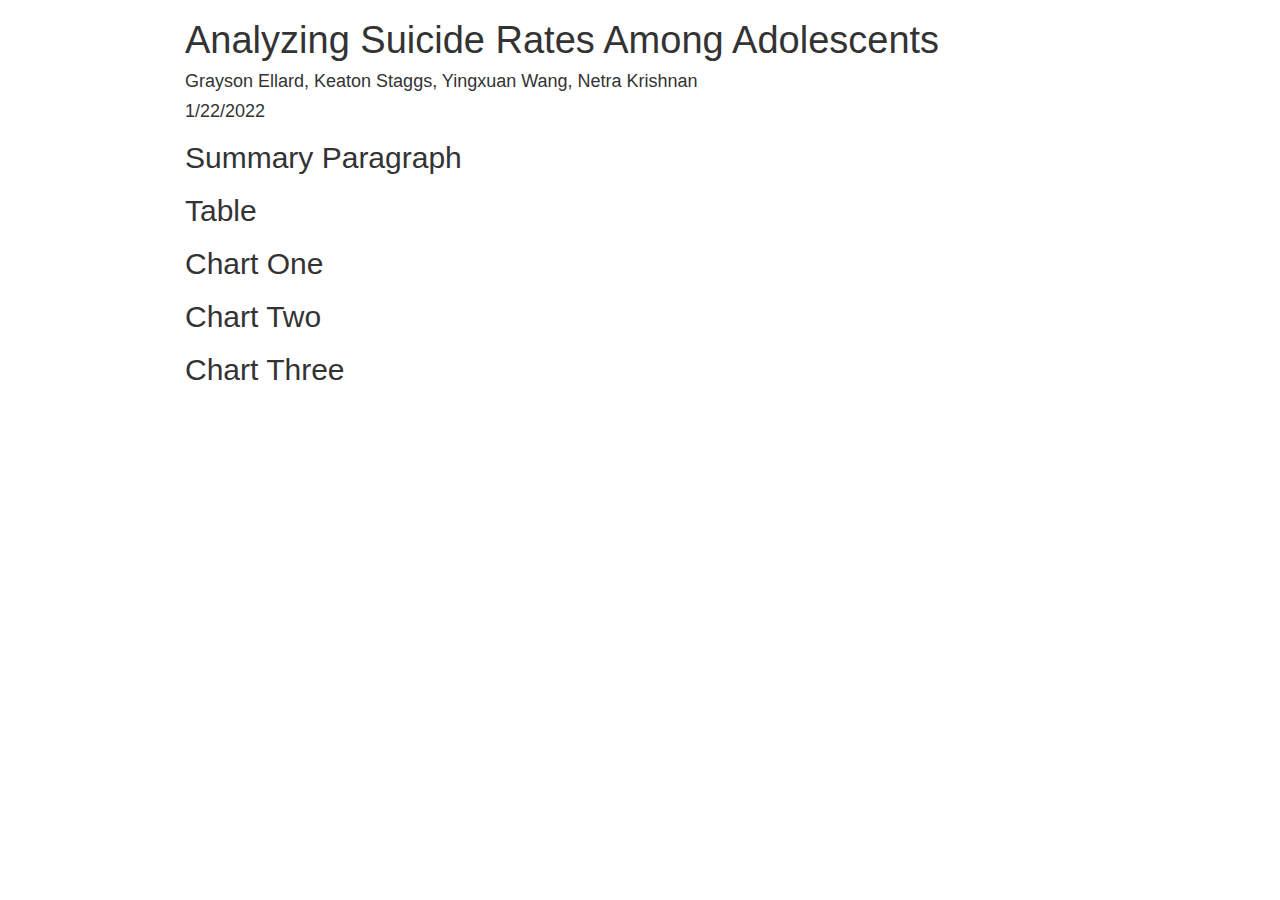
==== commit 9a594a4e: "minor change to chart three" ====
--- a/docs/index.html
+++ b/docs/index.html
@@ -9,39 +9,233 @@
 <meta http-equiv="X-UA-Compatible" content="IE=EDGE" />
 
 
-<meta name="author" content="project team members" />
-
-
-<title>Your Project Title</title>
-
-<script src="[data-uri]"></script>
-<script src="[data-uri]"></script>
+<meta name="author" content="Grayson Ellard, Keaton Staggs, Yingxuan Wang, Netra Krishnan" />
+
+
+<title>Analyzing Suicide Rates Among Adolescents</title>
+
+<script>// Pandoc 2.9 adds attributes on both header and div. We remove the former (to
+// be compatible with the behavior of Pandoc < 2.8).
+document.addEventListener('DOMContentLoaded', function(e) {
+  var hs = document.querySelectorAll("div.section[class*='level'] > :first-child");
+  var i, h, a;
+  for (i = 0; i < hs.length; i++) {
+    h = hs[i];
+    if (!/^h[1-6]$/i.test(h.tagName)) continue;  // it should be a header h1-h6
+    a = h.attributes;
+    while (a.length > 0) h.removeAttribute(a[0].name);
+  }
+});
+</script>
+<script>/*! jQuery v3.6.0 | (c) OpenJS Foundation and other contributors | jquery.org/license */
+!function(e,t){"use strict";"object"==typeof module&&"object"==typeof module.exports?module.exports=e.document?t(e,!0):function(e){if(!e.document)throw new Error("jQuery requires a window with a document");return t(e)}:t(e)}("undefined"!=typeof window?window:this,function(C,e){"use strict";var t=[],r=Object.getPrototypeOf,s=t.slice,g=t.flat?function(e){return t.flat.call(e)}:function(e){return t.concat.apply([],e)},u=t.push,i=t.indexOf,n={},o=n.toString,v=n.hasOwnProperty,a=v.toString,l=a.call(Object),y={},m=function(e){return"function"==typeof e&&"number"!=typeof e.nodeType&&"function"!=typeof e.item},x=function(e){return null!=e&&e===e.window},E=C.document,c={type:!0,src:!0,nonce:!0,noModule:!0};function b(e,t,n){var r,i,o=(n=n||E).createElement("script");if(o.text=e,t)for(r in c)(i=t[r]||t.getAttribute&&t.getAttribute(r))&&o.setAttribute(r,i);n.head.appendChild(o).parentNode.removeChild(o)}function w(e){return null==e?e+"":"object"==typeof e||"function"==typeof e?n[o.call(e)]||"object":typeof e}var f="3.6.0",S=function(e,t){return new S.fn.init(e,t)};function p(e){var t=!!e&&"length"in e&&e.length,n=w(e);return!m(e)&&!x(e)&&("array"===n||0===t||"number"==typeof t&&0<t&&t-1 in e)}S.fn=S.prototype={jquery:f,constructor:S,length:0,toArray:function(){return s.call(this)},get:function(e){return null==e?s.call(this):e<0?this[e+this.length]:this[e]},pushStack:function(e){var t=S.merge(this.constructor(),e);return t.prevObject=this,t},each:function(e){return S.each(this,e)},map:function(n){return this.pushStack(S.map(this,function(e,t){return n.call(e,t,e)}))},slice:function(){return this.pushStack(s.apply(this,arguments))},first:function(){return this.eq(0)},last:function(){return this.eq(-1)},even:function(){return this.pushStack(S.grep(this,function(e,t){return(t+1)%2}))},odd:function(){return this.pushStack(S.grep(this,function(e,t){return t%2}))},eq:function(e){var t=this.length,n=+e+(e<0?t:0);return this.pushStack(0<=n&&n<t?[this[n]]:[])},end:function(){return this.prevObject||this.constructor()},push:u,sort:t.sort,splice:t.splice},S.extend=S.fn.extend=function(){var e,t,n,r,i,o,a=arguments[0]||{},s=1,u=arguments.length,l=!1;for("boolean"==typeof a&&(l=a,a=arguments[s]||{},s++),"object"==typeof a||m(a)||(a={}),s===u&&(a=this,s--);s<u;s++)if(null!=(e=arguments[s]))for(t in e)r=e[t],"__proto__"!==t&&a!==r&&(l&&r&&(S.isPlainObject(r)||(i=Array.isArray(r)))?(n=a[t],o=i&&!Array.isArray(n)?[]:i||S.isPlainObject(n)?n:{},i=!1,a[t]=S.extend(l,o,r)):void 0!==r&&(a[t]=r));return a},S.extend({expando:"jQuery"+(f+Math.random()).replace(/\D/g,""),isReady:!0,error:function(e){throw new Error(e)},noop:function(){},isPlainObject:function(e){var t,n;return!(!e||"[object Object]"!==o.call(e))&&(!(t=r(e))||"function"==typeof(n=v.call(t,"constructor")&&t.constructor)&&a.call(n)===l)},isEmptyObject:function(e){var t;for(t in e)return!1;return!0},globalEval:function(e,t,n){b(e,{nonce:t&&t.nonce},n)},each:function(e,t){var n,r=0;if(p(e)){for(n=e.length;r<n;r++)if(!1===t.call(e[r],r,e[r]))break}else for(r in e)if(!1===t.call(e[r],r,e[r]))break;return e},makeArray:function(e,t){var n=t||[];return null!=e&&(p(Object(e))?S.merge(n,"string"==typeof e?[e]:e):u.call(n,e)),n},inArray:function(e,t,n){return null==t?-1:i.call(t,e,n)},merge:function(e,t){for(var n=+t.length,r=0,i=e.length;r<n;r++)e[i++]=t[r];return e.length=i,e},grep:function(e,t,n){for(var r=[],i=0,o=e.length,a=!n;i<o;i++)!t(e[i],i)!==a&&r.push(e[i]);return r},map:function(e,t,n){var r,i,o=0,a=[];if(p(e))for(r=e.length;o<r;o++)null!=(i=t(e[o],o,n))&&a.push(i);else for(o in e)null!=(i=t(e[o],o,n))&&a.push(i);return g(a)},guid:1,support:y}),"function"==typeof Symbol&&(S.fn[Symbol.iterator]=t[Symbol.iterator]),S.each("Boolean Number String Function Array Date RegExp Object Error Symbol".split(" "),function(e,t){n["[object "+t+"]"]=t.toLowerCase()});var d=function(n){var e,d,b,o,i,h,f,g,w,u,l,T,C,a,E,v,s,c,y,S="sizzle"+1*new Date,p=n.document,k=0,r=0,m=ue(),x=ue(),A=ue(),N=ue(),j=function(e,t){return e===t&&(l=!0),0},D={}.hasOwnProperty,t=[],q=t.pop,L=t.push,H=t.push,O=t.slice,P=function(e,t){for(var n=0,r=e.length;n<r;n++)if(e[n]===t)return n;return-1},R="checked|selected|async|autofocus|autoplay|controls|defer|disabled|hidden|ismap|loop|multiple|open|readonly|required|scoped",M="[\\x20\\t\\r\\n\\f]",I="(?:\\\\[\\da-fA-F]{1,6}"+M+"?|\\\\[^\\r\\n\\f]|[\\w-]|[^\0-\\x7f])+",W="\\["+M+"*("+I+")(?:"+M+"*([*^$|!~]?=)"+M+"*(?:'((?:\\\\.|[^\\\\'])*)'|\"((?:\\\\.|[^\\\\\"])*)\"|("+I+"))|)"+M+"*\\]",F=":("+I+")(?:\\((('((?:\\\\.|[^\\\\'])*)'|\"((?:\\\\.|[^\\\\\"])*)\")|((?:\\\\.|[^\\\\()[\\]]|"+W+")*)|.*)\\)|)",B=new RegExp(M+"+","g"),$=new RegExp("^"+M+"+|((?:^|[^\\\\])(?:\\\\.)*)"+M+"+$","g"),_=new RegExp("^"+M+"*,"+M+"*"),z=new RegExp("^"+M+"*([>+~]|"+M+")"+M+"*"),U=new RegExp(M+"|>"),X=new RegExp(F),V=new RegExp("^"+I+"$"),G={ID:new RegExp("^#("+I+")"),CLASS:new RegExp("^\\.("+I+")"),TAG:new RegExp("^("+I+"|[*])"),ATTR:new RegExp("^"+W),PSEUDO:new RegExp("^"+F),CHILD:new RegExp("^:(only|first|last|nth|nth-last)-(child|of-type)(?:\\("+M+"*(even|odd|(([+-]|)(\\d*)n|)"+M+"*(?:([+-]|)"+M+"*(\\d+)|))"+M+"*\\)|)","i"),bool:new RegExp("^(?:"+R+")$","i"),needsContext:new RegExp("^"+M+"*[>+~]|:(even|odd|eq|gt|lt|nth|first|last)(?:\\("+M+"*((?:-\\d)?\\d*)"+M+"*\\)|)(?=[^-]|$)","i")},Y=/HTML$/i,Q=/^(?:input|select|textarea|button)$/i,J=/^h\d$/i,K=/^[^{]+\{\s*\[native \w/,Z=/^(?:#([\w-]+)|(\w+)|\.([\w-]+))$/,ee=/[+~]/,te=new RegExp("\\\\[\\da-fA-F]{1,6}"+M+"?|\\\\([^\\r\\n\\f])","g"),ne=function(e,t){var n="0x"+e.slice(1)-65536;return t||(n<0?String.fromCharCode(n+65536):String.fromCharCode(n>>10|55296,1023&n|56320))},re=/([\0-\x1f\x7f]|^-?\d)|^-$|[^\0-\x1f\x7f-\uFFFF\w-]/g,ie=function(e,t){return t?"\0"===e?"\ufffd":e.slice(0,-1)+"\\"+e.charCodeAt(e.length-1).toString(16)+" ":"\\"+e},oe=function(){T()},ae=be(function(e){return!0===e.disabled&&"fieldset"===e.nodeName.toLowerCase()},{dir:"parentNode",next:"legend"});try{H.apply(t=O.call(p.childNodes),p.childNodes),t[p.childNodes.length].nodeType}catch(e){H={apply:t.length?function(e,t){L.apply(e,O.call(t))}:function(e,t){var n=e.length,r=0;while(e[n++]=t[r++]);e.length=n-1}}}function se(t,e,n,r){var i,o,a,s,u,l,c,f=e&&e.ownerDocument,p=e?e.nodeType:9;if(n=n||[],"string"!=typeof t||!t||1!==p&&9!==p&&11!==p)return n;if(!r&&(T(e),e=e||C,E)){if(11!==p&&(u=Z.exec(t)))if(i=u[1]){if(9===p){if(!(a=e.getElementById(i)))return n;if(a.id===i)return n.push(a),n}else if(f&&(a=f.getElementById(i))&&y(e,a)&&a.id===i)return n.push(a),n}else{if(u[2])return H.apply(n,e.getElementsByTagName(t)),n;if((i=u[3])&&d.getElementsByClassName&&e.getElementsByClassName)return H.apply(n,e.getElementsByClassName(i)),n}if(d.qsa&&!N[t+" "]&&(!v||!v.test(t))&&(1!==p||"object"!==e.nodeName.toLowerCase())){if(c=t,f=e,1===p&&(U.test(t)||z.test(t))){(f=ee.test(t)&&ye(e.parentNode)||e)===e&&d.scope||((s=e.getAttribute("id"))?s=s.replace(re,ie):e.setAttribute("id",s=S)),o=(l=h(t)).length;while(o--)l[o]=(s?"#"+s:":scope")+" "+xe(l[o]);c=l.join(",")}try{return H.apply(n,f.querySelectorAll(c)),n}catch(e){N(t,!0)}finally{s===S&&e.removeAttribute("id")}}}return g(t.replace($,"$1"),e,n,r)}function ue(){var r=[];return function e(t,n){return r.push(t+" ")>b.cacheLength&&delete e[r.shift()],e[t+" "]=n}}function le(e){return e[S]=!0,e}function ce(e){var t=C.createElement("fieldset");try{return!!e(t)}catch(e){return!1}finally{t.parentNode&&t.parentNode.removeChild(t),t=null}}function fe(e,t){var n=e.split("|"),r=n.length;while(r--)b.attrHandle[n[r]]=t}function pe(e,t){var n=t&&e,r=n&&1===e.nodeType&&1===t.nodeType&&e.sourceIndex-t.sourceIndex;if(r)return r;if(n)while(n=n.nextSibling)if(n===t)return-1;return e?1:-1}function de(t){return function(e){return"input"===e.nodeName.toLowerCase()&&e.type===t}}function he(n){return function(e){var t=e.nodeName.toLowerCase();return("input"===t||"button"===t)&&e.type===n}}function ge(t){return function(e){return"form"in e?e.parentNode&&!1===e.disabled?"label"in e?"label"in e.parentNode?e.parentNode.disabled===t:e.disabled===t:e.isDisabled===t||e.isDisabled!==!t&&ae(e)===t:e.disabled===t:"label"in e&&e.disabled===t}}function ve(a){return le(function(o){return o=+o,le(function(e,t){var n,r=a([],e.length,o),i=r.length;while(i--)e[n=r[i]]&&(e[n]=!(t[n]=e[n]))})})}function ye(e){return e&&"undefined"!=typeof e.getElementsByTagName&&e}for(e in d=se.support={},i=se.isXML=function(e){var t=e&&e.namespaceURI,n=e&&(e.ownerDocument||e).documentElement;return!Y.test(t||n&&n.nodeName||"HTML")},T=se.setDocument=function(e){var t,n,r=e?e.ownerDocument||e:p;return r!=C&&9===r.nodeType&&r.documentElement&&(a=(C=r).documentElement,E=!i(C),p!=C&&(n=C.defaultView)&&n.top!==n&&(n.addEventListener?n.addEventListener("unload",oe,!1):n.attachEvent&&n.attachEvent("onunload",oe)),d.scope=ce(function(e){return a.appendChild(e).appendChild(C.createElement("div")),"undefined"!=typeof e.querySelectorAll&&!e.querySelectorAll(":scope fieldset div").length}),d.attributes=ce(function(e){return e.className="i",!e.getAttribute("className")}),d.getElementsByTagName=ce(function(e){return e.appendChild(C.createComment("")),!e.getElementsByTagName("*").length}),d.getElementsByClassName=K.test(C.getElementsByClassName),d.getById=ce(function(e){return a.appendChild(e).id=S,!C.getElementsByName||!C.getElementsByName(S).length}),d.getById?(b.filter.ID=function(e){var t=e.replace(te,ne);return function(e){return e.getAttribute("id")===t}},b.find.ID=function(e,t){if("undefined"!=typeof t.getElementById&&E){var n=t.getElementById(e);return n?[n]:[]}}):(b.filter.ID=function(e){var n=e.replace(te,ne);return function(e){var t="undefined"!=typeof e.getAttributeNode&&e.getAttributeNode("id");return t&&t.value===n}},b.find.ID=function(e,t){if("undefined"!=typeof t.getElementById&&E){var n,r,i,o=t.getElementById(e);if(o){if((n=o.getAttributeNode("id"))&&n.value===e)return[o];i=t.getElementsByName(e),r=0;while(o=i[r++])if((n=o.getAttributeNode("id"))&&n.value===e)return[o]}return[]}}),b.find.TAG=d.getElementsByTagName?function(e,t){return"undefined"!=typeof t.getElementsByTagName?t.getElementsByTagName(e):d.qsa?t.querySelectorAll(e):void 0}:function(e,t){var n,r=[],i=0,o=t.getElementsByTagName(e);if("*"===e){while(n=o[i++])1===n.nodeType&&r.push(n);return r}return o},b.find.CLASS=d.getElementsByClassName&&function(e,t){if("undefined"!=typeof t.getElementsByClassName&&E)return t.getElementsByClassName(e)},s=[],v=[],(d.qsa=K.test(C.querySelectorAll))&&(ce(function(e){var t;a.appendChild(e).innerHTML="<a id='"+S+"'></a><select id='"+S+"-\r\\' msallowcapture=''><option selected=''></option></select>",e.querySelectorAll("[msallowcapture^='']").length&&v.push("[*^$]="+M+"*(?:''|\"\")"),e.querySelectorAll("[selected]").length||v.push("\\["+M+"*(?:value|"+R+")"),e.querySelectorAll("[id~="+S+"-]").length||v.push("~="),(t=C.createElement("input")).setAttribute("name",""),e.appendChild(t),e.querySelectorAll("[name='']").length||v.push("\\["+M+"*name"+M+"*="+M+"*(?:''|\"\")"),e.querySelectorAll(":checked").length||v.push(":checked"),e.querySelectorAll("a#"+S+"+*").length||v.push(".#.+[+~]"),e.querySelectorAll("\\\f"),v.push("[\\r\\n\\f]")}),ce(function(e){e.innerHTML="<a href='' disabled='disabled'></a><select disabled='disabled'><option/></select>";var t=C.createElement("input");t.setAttribute("type","hidden"),e.appendChild(t).setAttribute("name","D"),e.querySelectorAll("[name=d]").length&&v.push("name"+M+"*[*^$|!~]?="),2!==e.querySelectorAll(":enabled").length&&v.push(":enabled",":disabled"),a.appendChild(e).disabled=!0,2!==e.querySelectorAll(":disabled").length&&v.push(":enabled",":disabled"),e.querySelectorAll("*,:x"),v.push(",.*:")})),(d.matchesSelector=K.test(c=a.matches||a.webkitMatchesSelector||a.mozMatchesSelector||a.oMatchesSelector||a.msMatchesSelector))&&ce(function(e){d.disconnectedMatch=c.call(e,"*"),c.call(e,"[s!='']:x"),s.push("!=",F)}),v=v.length&&new RegExp(v.join("|")),s=s.length&&new RegExp(s.join("|")),t=K.test(a.compareDocumentPosition),y=t||K.test(a.contains)?function(e,t){var n=9===e.nodeType?e.documentElement:e,r=t&&t.parentNode;return e===r||!(!r||1!==r.nodeType||!(n.contains?n.contains(r):e.compareDocumentPosition&&16&e.compareDocumentPosition(r)))}:function(e,t){if(t)while(t=t.parentNode)if(t===e)return!0;return!1},j=t?function(e,t){if(e===t)return l=!0,0;var n=!e.compareDocumentPosition-!t.compareDocumentPosition;return n||(1&(n=(e.ownerDocument||e)==(t.ownerDocument||t)?e.compareDocumentPosition(t):1)||!d.sortDetached&&t.compareDocumentPosition(e)===n?e==C||e.ownerDocument==p&&y(p,e)?-1:t==C||t.ownerDocument==p&&y(p,t)?1:u?P(u,e)-P(u,t):0:4&n?-1:1)}:function(e,t){if(e===t)return l=!0,0;var n,r=0,i=e.parentNode,o=t.parentNode,a=[e],s=[t];if(!i||!o)return e==C?-1:t==C?1:i?-1:o?1:u?P(u,e)-P(u,t):0;if(i===o)return pe(e,t);n=e;while(n=n.parentNode)a.unshift(n);n=t;while(n=n.parentNode)s.unshift(n);while(a[r]===s[r])r++;return r?pe(a[r],s[r]):a[r]==p?-1:s[r]==p?1:0}),C},se.matches=function(e,t){return se(e,null,null,t)},se.matchesSelector=function(e,t){if(T(e),d.matchesSelector&&E&&!N[t+" "]&&(!s||!s.test(t))&&(!v||!v.test(t)))try{var n=c.call(e,t);if(n||d.disconnectedMatch||e.document&&11!==e.document.nodeType)return n}catch(e){N(t,!0)}return 0<se(t,C,null,[e]).length},se.contains=function(e,t){return(e.ownerDocument||e)!=C&&T(e),y(e,t)},se.attr=function(e,t){(e.ownerDocument||e)!=C&&T(e);var n=b.attrHandle[t.toLowerCase()],r=n&&D.call(b.attrHandle,t.toLowerCase())?n(e,t,!E):void 0;return void 0!==r?r:d.attributes||!E?e.getAttribute(t):(r=e.getAttributeNode(t))&&r.specified?r.value:null},se.escape=function(e){return(e+"").replace(re,ie)},se.error=function(e){throw new Error("Syntax error, unrecognized expression: "+e)},se.uniqueSort=function(e){var t,n=[],r=0,i=0;if(l=!d.detectDuplicates,u=!d.sortStable&&e.slice(0),e.sort(j),l){while(t=e[i++])t===e[i]&&(r=n.push(i));while(r--)e.splice(n[r],1)}return u=null,e},o=se.getText=function(e){var t,n="",r=0,i=e.nodeType;if(i){if(1===i||9===i||11===i){if("string"==typeof e.textContent)return e.textContent;for(e=e.firstChild;e;e=e.nextSibling)n+=o(e)}else if(3===i||4===i)return e.nodeValue}else while(t=e[r++])n+=o(t);return n},(b=se.selectors={cacheLength:50,createPseudo:le,match:G,attrHandle:{},find:{},relative:{">":{dir:"parentNode",first:!0}," ":{dir:"parentNode"},"+":{dir:"previousSibling",first:!0},"~":{dir:"previousSibling"}},preFilter:{ATTR:function(e){return e[1]=e[1].replace(te,ne),e[3]=(e[3]||e[4]||e[5]||"").replace(te,ne),"~="===e[2]&&(e[3]=" "+e[3]+" "),e.slice(0,4)},CHILD:function(e){return e[1]=e[1].toLowerCase(),"nth"===e[1].slice(0,3)?(e[3]||se.error(e[0]),e[4]=+(e[4]?e[5]+(e[6]||1):2*("even"===e[3]||"odd"===e[3])),e[5]=+(e[7]+e[8]||"odd"===e[3])):e[3]&&se.error(e[0]),e},PSEUDO:function(e){var t,n=!e[6]&&e[2];return G.CHILD.test(e[0])?null:(e[3]?e[2]=e[4]||e[5]||"":n&&X.test(n)&&(t=h(n,!0))&&(t=n.indexOf(")",n.length-t)-n.length)&&(e[0]=e[0].slice(0,t),e[2]=n.slice(0,t)),e.slice(0,3))}},filter:{TAG:function(e){var t=e.replace(te,ne).toLowerCase();return"*"===e?function(){return!0}:function(e){return e.nodeName&&e.nodeName.toLowerCase()===t}},CLASS:function(e){var t=m[e+" "];return t||(t=new RegExp("(^|"+M+")"+e+"("+M+"|$)"))&&m(e,function(e){return t.test("string"==typeof e.className&&e.className||"undefined"!=typeof e.getAttribute&&e.getAttribute("class")||"")})},ATTR:function(n,r,i){return function(e){var t=se.attr(e,n);return null==t?"!="===r:!r||(t+="","="===r?t===i:"!="===r?t!==i:"^="===r?i&&0===t.indexOf(i):"*="===r?i&&-1<t.indexOf(i):"$="===r?i&&t.slice(-i.length)===i:"~="===r?-1<(" "+t.replace(B," ")+" ").indexOf(i):"|="===r&&(t===i||t.slice(0,i.length+1)===i+"-"))}},CHILD:function(h,e,t,g,v){var y="nth"!==h.slice(0,3),m="last"!==h.slice(-4),x="of-type"===e;return 1===g&&0===v?function(e){return!!e.parentNode}:function(e,t,n){var r,i,o,a,s,u,l=y!==m?"nextSibling":"previousSibling",c=e.parentNode,f=x&&e.nodeName.toLowerCase(),p=!n&&!x,d=!1;if(c){if(y){while(l){a=e;while(a=a[l])if(x?a.nodeName.toLowerCase()===f:1===a.nodeType)return!1;u=l="only"===h&&!u&&"nextSibling"}return!0}if(u=[m?c.firstChild:c.lastChild],m&&p){d=(s=(r=(i=(o=(a=c)[S]||(a[S]={}))[a.uniqueID]||(o[a.uniqueID]={}))[h]||[])[0]===k&&r[1])&&r[2],a=s&&c.childNodes[s];while(a=++s&&a&&a[l]||(d=s=0)||u.pop())if(1===a.nodeType&&++d&&a===e){i[h]=[k,s,d];break}}else if(p&&(d=s=(r=(i=(o=(a=e)[S]||(a[S]={}))[a.uniqueID]||(o[a.uniqueID]={}))[h]||[])[0]===k&&r[1]),!1===d)while(a=++s&&a&&a[l]||(d=s=0)||u.pop())if((x?a.nodeName.toLowerCase()===f:1===a.nodeType)&&++d&&(p&&((i=(o=a[S]||(a[S]={}))[a.uniqueID]||(o[a.uniqueID]={}))[h]=[k,d]),a===e))break;return(d-=v)===g||d%g==0&&0<=d/g}}},PSEUDO:function(e,o){var t,a=b.pseudos[e]||b.setFilters[e.toLowerCase()]||se.error("unsupported pseudo: "+e);return a[S]?a(o):1<a.length?(t=[e,e,"",o],b.setFilters.hasOwnProperty(e.toLowerCase())?le(function(e,t){var n,r=a(e,o),i=r.length;while(i--)e[n=P(e,r[i])]=!(t[n]=r[i])}):function(e){return a(e,0,t)}):a}},pseudos:{not:le(function(e){var r=[],i=[],s=f(e.replace($,"$1"));return s[S]?le(function(e,t,n,r){var i,o=s(e,null,r,[]),a=e.length;while(a--)(i=o[a])&&(e[a]=!(t[a]=i))}):function(e,t,n){return r[0]=e,s(r,null,n,i),r[0]=null,!i.pop()}}),has:le(function(t){return function(e){return 0<se(t,e).length}}),contains:le(function(t){return t=t.replace(te,ne),function(e){return-1<(e.textContent||o(e)).indexOf(t)}}),lang:le(function(n){return V.test(n||"")||se.error("unsupported lang: "+n),n=n.replace(te,ne).toLowerCase(),function(e){var t;do{if(t=E?e.lang:e.getAttribute("xml:lang")||e.getAttribute("lang"))return(t=t.toLowerCase())===n||0===t.indexOf(n+"-")}while((e=e.parentNode)&&1===e.nodeType);return!1}}),target:function(e){var t=n.location&&n.location.hash;return t&&t.slice(1)===e.id},root:function(e){return e===a},focus:function(e){return e===C.activeElement&&(!C.hasFocus||C.hasFocus())&&!!(e.type||e.href||~e.tabIndex)},enabled:ge(!1),disabled:ge(!0),checked:function(e){var t=e.nodeName.toLowerCase();return"input"===t&&!!e.checked||"option"===t&&!!e.selected},selected:function(e){return e.parentNode&&e.parentNode.selectedIndex,!0===e.selected},empty:function(e){for(e=e.firstChild;e;e=e.nextSibling)if(e.nodeType<6)return!1;return!0},parent:function(e){return!b.pseudos.empty(e)},header:function(e){return J.test(e.nodeName)},input:function(e){return Q.test(e.nodeName)},button:function(e){var t=e.nodeName.toLowerCase();return"input"===t&&"button"===e.type||"button"===t},text:function(e){var t;return"input"===e.nodeName.toLowerCase()&&"text"===e.type&&(null==(t=e.getAttribute("type"))||"text"===t.toLowerCase())},first:ve(function(){return[0]}),last:ve(function(e,t){return[t-1]}),eq:ve(function(e,t,n){return[n<0?n+t:n]}),even:ve(function(e,t){for(var n=0;n<t;n+=2)e.push(n);return e}),odd:ve(function(e,t){for(var n=1;n<t;n+=2)e.push(n);return e}),lt:ve(function(e,t,n){for(var r=n<0?n+t:t<n?t:n;0<=--r;)e.push(r);return e}),gt:ve(function(e,t,n){for(var r=n<0?n+t:n;++r<t;)e.push(r);return e})}}).pseudos.nth=b.pseudos.eq,{radio:!0,checkbox:!0,file:!0,password:!0,image:!0})b.pseudos[e]=de(e);for(e in{submit:!0,reset:!0})b.pseudos[e]=he(e);function me(){}function xe(e){for(var t=0,n=e.length,r="";t<n;t++)r+=e[t].value;return r}function be(s,e,t){var u=e.dir,l=e.next,c=l||u,f=t&&"parentNode"===c,p=r++;return e.first?function(e,t,n){while(e=e[u])if(1===e.nodeType||f)return s(e,t,n);return!1}:function(e,t,n){var r,i,o,a=[k,p];if(n){while(e=e[u])if((1===e.nodeType||f)&&s(e,t,n))return!0}else while(e=e[u])if(1===e.nodeType||f)if(i=(o=e[S]||(e[S]={}))[e.uniqueID]||(o[e.uniqueID]={}),l&&l===e.nodeName.toLowerCase())e=e[u]||e;else{if((r=i[c])&&r[0]===k&&r[1]===p)return a[2]=r[2];if((i[c]=a)[2]=s(e,t,n))return!0}return!1}}function we(i){return 1<i.length?function(e,t,n){var r=i.length;while(r--)if(!i[r](e,t,n))return!1;return!0}:i[0]}function Te(e,t,n,r,i){for(var o,a=[],s=0,u=e.length,l=null!=t;s<u;s++)(o=e[s])&&(n&&!n(o,r,i)||(a.push(o),l&&t.push(s)));return a}function Ce(d,h,g,v,y,e){return v&&!v[S]&&(v=Ce(v)),y&&!y[S]&&(y=Ce(y,e)),le(function(e,t,n,r){var i,o,a,s=[],u=[],l=t.length,c=e||function(e,t,n){for(var r=0,i=t.length;r<i;r++)se(e,t[r],n);return n}(h||"*",n.nodeType?[n]:n,[]),f=!d||!e&&h?c:Te(c,s,d,n,r),p=g?y||(e?d:l||v)?[]:t:f;if(g&&g(f,p,n,r),v){i=Te(p,u),v(i,[],n,r),o=i.length;while(o--)(a=i[o])&&(p[u[o]]=!(f[u[o]]=a))}if(e){if(y||d){if(y){i=[],o=p.length;while(o--)(a=p[o])&&i.push(f[o]=a);y(null,p=[],i,r)}o=p.length;while(o--)(a=p[o])&&-1<(i=y?P(e,a):s[o])&&(e[i]=!(t[i]=a))}}else p=Te(p===t?p.splice(l,p.length):p),y?y(null,t,p,r):H.apply(t,p)})}function Ee(e){for(var i,t,n,r=e.length,o=b.relative[e[0].type],a=o||b.relative[" "],s=o?1:0,u=be(function(e){return e===i},a,!0),l=be(function(e){return-1<P(i,e)},a,!0),c=[function(e,t,n){var r=!o&&(n||t!==w)||((i=t).nodeType?u(e,t,n):l(e,t,n));return i=null,r}];s<r;s++)if(t=b.relative[e[s].type])c=[be(we(c),t)];else{if((t=b.filter[e[s].type].apply(null,e[s].matches))[S]){for(n=++s;n<r;n++)if(b.relative[e[n].type])break;return Ce(1<s&&we(c),1<s&&xe(e.slice(0,s-1).concat({value:" "===e[s-2].type?"*":""})).replace($,"$1"),t,s<n&&Ee(e.slice(s,n)),n<r&&Ee(e=e.slice(n)),n<r&&xe(e))}c.push(t)}return we(c)}return me.prototype=b.filters=b.pseudos,b.setFilters=new me,h=se.tokenize=function(e,t){var n,r,i,o,a,s,u,l=x[e+" "];if(l)return t?0:l.slice(0);a=e,s=[],u=b.preFilter;while(a){for(o in n&&!(r=_.exec(a))||(r&&(a=a.slice(r[0].length)||a),s.push(i=[])),n=!1,(r=z.exec(a))&&(n=r.shift(),i.push({value:n,type:r[0].replace($," ")}),a=a.slice(n.length)),b.filter)!(r=G[o].exec(a))||u[o]&&!(r=u[o](r))||(n=r.shift(),i.push({value:n,type:o,matches:r}),a=a.slice(n.length));if(!n)break}return t?a.length:a?se.error(e):x(e,s).slice(0)},f=se.compile=function(e,t){var n,v,y,m,x,r,i=[],o=[],a=A[e+" "];if(!a){t||(t=h(e)),n=t.length;while(n--)(a=Ee(t[n]))[S]?i.push(a):o.push(a);(a=A(e,(v=o,m=0<(y=i).length,x=0<v.length,r=function(e,t,n,r,i){var o,a,s,u=0,l="0",c=e&&[],f=[],p=w,d=e||x&&b.find.TAG("*",i),h=k+=null==p?1:Math.random()||.1,g=d.length;for(i&&(w=t==C||t||i);l!==g&&null!=(o=d[l]);l++){if(x&&o){a=0,t||o.ownerDocument==C||(T(o),n=!E);while(s=v[a++])if(s(o,t||C,n)){r.push(o);break}i&&(k=h)}m&&((o=!s&&o)&&u--,e&&c.push(o))}if(u+=l,m&&l!==u){a=0;while(s=y[a++])s(c,f,t,n);if(e){if(0<u)while(l--)c[l]||f[l]||(f[l]=q.call(r));f=Te(f)}H.apply(r,f),i&&!e&&0<f.length&&1<u+y.length&&se.uniqueSort(r)}return i&&(k=h,w=p),c},m?le(r):r))).selector=e}return a},g=se.select=function(e,t,n,r){var i,o,a,s,u,l="function"==typeof e&&e,c=!r&&h(e=l.selector||e);if(n=n||[],1===c.length){if(2<(o=c[0]=c[0].slice(0)).length&&"ID"===(a=o[0]).type&&9===t.nodeType&&E&&b.relative[o[1].type]){if(!(t=(b.find.ID(a.matches[0].replace(te,ne),t)||[])[0]))return n;l&&(t=t.parentNode),e=e.slice(o.shift().value.length)}i=G.needsContext.test(e)?0:o.length;while(i--){if(a=o[i],b.relative[s=a.type])break;if((u=b.find[s])&&(r=u(a.matches[0].replace(te,ne),ee.test(o[0].type)&&ye(t.parentNode)||t))){if(o.splice(i,1),!(e=r.length&&xe(o)))return H.apply(n,r),n;break}}}return(l||f(e,c))(r,t,!E,n,!t||ee.test(e)&&ye(t.parentNode)||t),n},d.sortStable=S.split("").sort(j).join("")===S,d.detectDuplicates=!!l,T(),d.sortDetached=ce(function(e){return 1&e.compareDocumentPosition(C.createElement("fieldset"))}),ce(function(e){return e.innerHTML="<a href='#'></a>","#"===e.firstChild.getAttribute("href")})||fe("type|href|height|width",function(e,t,n){if(!n)return e.getAttribute(t,"type"===t.toLowerCase()?1:2)}),d.attributes&&ce(function(e){return e.innerHTML="<input/>",e.firstChild.setAttribute("value",""),""===e.firstChild.getAttribute("value")})||fe("value",function(e,t,n){if(!n&&"input"===e.nodeName.toLowerCase())return e.defaultValue}),ce(function(e){return null==e.getAttribute("disabled")})||fe(R,function(e,t,n){var r;if(!n)return!0===e[t]?t.toLowerCase():(r=e.getAttributeNode(t))&&r.specified?r.value:null}),se}(C);S.find=d,S.expr=d.selectors,S.expr[":"]=S.expr.pseudos,S.uniqueSort=S.unique=d.uniqueSort,S.text=d.getText,S.isXMLDoc=d.isXML,S.contains=d.contains,S.escapeSelector=d.escape;var h=function(e,t,n){var r=[],i=void 0!==n;while((e=e[t])&&9!==e.nodeType)if(1===e.nodeType){if(i&&S(e).is(n))break;r.push(e)}return r},T=function(e,t){for(var n=[];e;e=e.nextSibling)1===e.nodeType&&e!==t&&n.push(e);return n},k=S.expr.match.needsContext;function A(e,t){return e.nodeName&&e.nodeName.toLowerCase()===t.toLowerCase()}var N=/^<([a-z][^\/\0>:\x20\t\r\n\f]*)[\x20\t\r\n\f]*\/?>(?:<\/\1>|)$/i;function j(e,n,r){return m(n)?S.grep(e,function(e,t){return!!n.call(e,t,e)!==r}):n.nodeType?S.grep(e,function(e){return e===n!==r}):"string"!=typeof n?S.grep(e,function(e){return-1<i.call(n,e)!==r}):S.filter(n,e,r)}S.filter=function(e,t,n){var r=t[0];return n&&(e=":not("+e+")"),1===t.length&&1===r.nodeType?S.find.matchesSelector(r,e)?[r]:[]:S.find.matches(e,S.grep(t,function(e){return 1===e.nodeType}))},S.fn.extend({find:function(e){var t,n,r=this.length,i=this;if("string"!=typeof e)return this.pushStack(S(e).filter(function(){for(t=0;t<r;t++)if(S.contains(i[t],this))return!0}));for(n=this.pushStack([]),t=0;t<r;t++)S.find(e,i[t],n);return 1<r?S.uniqueSort(n):n},filter:function(e){return this.pushStack(j(this,e||[],!1))},not:function(e){return this.pushStack(j(this,e||[],!0))},is:function(e){return!!j(this,"string"==typeof e&&k.test(e)?S(e):e||[],!1).length}});var D,q=/^(?:\s*(<[\w\W]+>)[^>]*|#([\w-]+))$/;(S.fn.init=function(e,t,n){var r,i;if(!e)return this;if(n=n||D,"string"==typeof e){if(!(r="<"===e[0]&&">"===e[e.length-1]&&3<=e.length?[null,e,null]:q.exec(e))||!r[1]&&t)return!t||t.jquery?(t||n).find(e):this.constructor(t).find(e);if(r[1]){if(t=t instanceof S?t[0]:t,S.merge(this,S.parseHTML(r[1],t&&t.nodeType?t.ownerDocument||t:E,!0)),N.test(r[1])&&S.isPlainObject(t))for(r in t)m(this[r])?this[r](t[r]):this.attr(r,t[r]);return this}return(i=E.getElementById(r[2]))&&(this[0]=i,this.length=1),this}return e.nodeType?(this[0]=e,this.length=1,this):m(e)?void 0!==n.ready?n.ready(e):e(S):S.makeArray(e,this)}).prototype=S.fn,D=S(E);var L=/^(?:parents|prev(?:Until|All))/,H={children:!0,contents:!0,next:!0,prev:!0};function O(e,t){while((e=e[t])&&1!==e.nodeType);return e}S.fn.extend({has:function(e){var t=S(e,this),n=t.length;return this.filter(function(){for(var e=0;e<n;e++)if(S.contains(this,t[e]))return!0})},closest:function(e,t){var n,r=0,i=this.length,o=[],a="string"!=typeof e&&S(e);if(!k.test(e))for(;r<i;r++)for(n=this[r];n&&n!==t;n=n.parentNode)if(n.nodeType<11&&(a?-1<a.index(n):1===n.nodeType&&S.find.matchesSelector(n,e))){o.push(n);break}return this.pushStack(1<o.length?S.uniqueSort(o):o)},index:function(e){return e?"string"==typeof e?i.call(S(e),this[0]):i.call(this,e.jquery?e[0]:e):this[0]&&this[0].parentNode?this.first().prevAll().length:-1},add:function(e,t){return this.pushStack(S.uniqueSort(S.merge(this.get(),S(e,t))))},addBack:function(e){return this.add(null==e?this.prevObject:this.prevObject.filter(e))}}),S.each({parent:function(e){var t=e.parentNode;return t&&11!==t.nodeType?t:null},parents:function(e){return h(e,"parentNode")},parentsUntil:function(e,t,n){return h(e,"parentNode",n)},next:function(e){return O(e,"nextSibling")},prev:function(e){return O(e,"previousSibling")},nextAll:function(e){return h(e,"nextSibling")},prevAll:function(e){return h(e,"previousSibling")},nextUntil:function(e,t,n){return h(e,"nextSibling",n)},prevUntil:function(e,t,n){return h(e,"previousSibling",n)},siblings:function(e){return T((e.parentNode||{}).firstChild,e)},children:function(e){return T(e.firstChild)},contents:function(e){return null!=e.contentDocument&&r(e.contentDocument)?e.contentDocument:(A(e,"template")&&(e=e.content||e),S.merge([],e.childNodes))}},function(r,i){S.fn[r]=function(e,t){var n=S.map(this,i,e);return"Until"!==r.slice(-5)&&(t=e),t&&"string"==typeof t&&(n=S.filter(t,n)),1<this.length&&(H[r]||S.uniqueSort(n),L.test(r)&&n.reverse()),this.pushStack(n)}});var P=/[^\x20\t\r\n\f]+/g;function R(e){return e}function M(e){throw e}function I(e,t,n,r){var i;try{e&&m(i=e.promise)?i.call(e).done(t).fail(n):e&&m(i=e.then)?i.call(e,t,n):t.apply(void 0,[e].slice(r))}catch(e){n.apply(void 0,[e])}}S.Callbacks=function(r){var e,n;r="string"==typeof r?(e=r,n={},S.each(e.match(P)||[],function(e,t){n[t]=!0}),n):S.extend({},r);var i,t,o,a,s=[],u=[],l=-1,c=function(){for(a=a||r.once,o=i=!0;u.length;l=-1){t=u.shift();while(++l<s.length)!1===s[l].apply(t[0],t[1])&&r.stopOnFalse&&(l=s.length,t=!1)}r.memory||(t=!1),i=!1,a&&(s=t?[]:"")},f={add:function(){return s&&(t&&!i&&(l=s.length-1,u.push(t)),function n(e){S.each(e,function(e,t){m(t)?r.unique&&f.has(t)||s.push(t):t&&t.length&&"string"!==w(t)&&n(t)})}(arguments),t&&!i&&c()),this},remove:function(){return S.each(arguments,function(e,t){var n;while(-1<(n=S.inArray(t,s,n)))s.splice(n,1),n<=l&&l--}),this},has:function(e){return e?-1<S.inArray(e,s):0<s.length},empty:function(){return s&&(s=[]),this},disable:function(){return a=u=[],s=t="",this},disabled:function(){return!s},lock:function(){return a=u=[],t||i||(s=t=""),this},locked:function(){return!!a},fireWith:function(e,t){return a||(t=[e,(t=t||[]).slice?t.slice():t],u.push(t),i||c()),this},fire:function(){return f.fireWith(this,arguments),this},fired:function(){return!!o}};return f},S.extend({Deferred:function(e){var o=[["notify","progress",S.Callbacks("memory"),S.Callbacks("memory"),2],["resolve","done",S.Callbacks("once memory"),S.Callbacks("once memory"),0,"resolved"],["reject","fail",S.Callbacks("once memory"),S.Callbacks("once memory"),1,"rejected"]],i="pending",a={state:function(){return i},always:function(){return s.done(arguments).fail(arguments),this},"catch":function(e){return a.then(null,e)},pipe:function(){var i=arguments;return S.Deferred(function(r){S.each(o,function(e,t){var n=m(i[t[4]])&&i[t[4]];s[t[1]](function(){var e=n&&n.apply(this,arguments);e&&m(e.promise)?e.promise().progress(r.notify).done(r.resolve).fail(r.reject):r[t[0]+"With"](this,n?[e]:arguments)})}),i=null}).promise()},then:function(t,n,r){var u=0;function l(i,o,a,s){return function(){var n=this,r=arguments,e=function(){var e,t;if(!(i<u)){if((e=a.apply(n,r))===o.promise())throw new TypeError("Thenable self-resolution");t=e&&("object"==typeof e||"function"==typeof e)&&e.then,m(t)?s?t.call(e,l(u,o,R,s),l(u,o,M,s)):(u++,t.call(e,l(u,o,R,s),l(u,o,M,s),l(u,o,R,o.notifyWith))):(a!==R&&(n=void 0,r=[e]),(s||o.resolveWith)(n,r))}},t=s?e:function(){try{e()}catch(e){S.Deferred.exceptionHook&&S.Deferred.exceptionHook(e,t.stackTrace),u<=i+1&&(a!==M&&(n=void 0,r=[e]),o.rejectWith(n,r))}};i?t():(S.Deferred.getStackHook&&(t.stackTrace=S.Deferred.getStackHook()),C.setTimeout(t))}}return S.Deferred(function(e){o[0][3].add(l(0,e,m(r)?r:R,e.notifyWith)),o[1][3].add(l(0,e,m(t)?t:R)),o[2][3].add(l(0,e,m(n)?n:M))}).promise()},promise:function(e){return null!=e?S.extend(e,a):a}},s={};return S.each(o,function(e,t){var n=t[2],r=t[5];a[t[1]]=n.add,r&&n.add(function(){i=r},o[3-e][2].disable,o[3-e][3].disable,o[0][2].lock,o[0][3].lock),n.add(t[3].fire),s[t[0]]=function(){return s[t[0]+"With"](this===s?void 0:this,arguments),this},s[t[0]+"With"]=n.fireWith}),a.promise(s),e&&e.call(s,s),s},when:function(e){var n=arguments.length,t=n,r=Array(t),i=s.call(arguments),o=S.Deferred(),a=function(t){return function(e){r[t]=this,i[t]=1<arguments.length?s.call(arguments):e,--n||o.resolveWith(r,i)}};if(n<=1&&(I(e,o.done(a(t)).resolve,o.reject,!n),"pending"===o.state()||m(i[t]&&i[t].then)))return o.then();while(t--)I(i[t],a(t),o.reject);return o.promise()}});var W=/^(Eval|Internal|Range|Reference|Syntax|Type|URI)Error$/;S.Deferred.exceptionHook=function(e,t){C.console&&C.console.warn&&e&&W.test(e.name)&&C.console.warn("jQuery.Deferred exception: "+e.message,e.stack,t)},S.readyException=function(e){C.setTimeout(function(){throw e})};var F=S.Deferred();function B(){E.removeEventListener("DOMContentLoaded",B),C.removeEventListener("load",B),S.ready()}S.fn.ready=function(e){return F.then(e)["catch"](function(e){S.readyException(e)}),this},S.extend({isReady:!1,readyWait:1,ready:function(e){(!0===e?--S.readyWait:S.isReady)||(S.isReady=!0)!==e&&0<--S.readyWait||F.resolveWith(E,[S])}}),S.ready.then=F.then,"complete"===E.readyState||"loading"!==E.readyState&&!E.documentElement.doScroll?C.setTimeout(S.ready):(E.addEventListener("DOMContentLoaded",B),C.addEventListener("load",B));var $=function(e,t,n,r,i,o,a){var s=0,u=e.length,l=null==n;if("object"===w(n))for(s in i=!0,n)$(e,t,s,n[s],!0,o,a);else if(void 0!==r&&(i=!0,m(r)||(a=!0),l&&(a?(t.call(e,r),t=null):(l=t,t=function(e,t,n){return l.call(S(e),n)})),t))for(;s<u;s++)t(e[s],n,a?r:r.call(e[s],s,t(e[s],n)));return i?e:l?t.call(e):u?t(e[0],n):o},_=/^-ms-/,z=/-([a-z])/g;function U(e,t){return t.toUpperCase()}function X(e){return e.replace(_,"ms-").replace(z,U)}var V=function(e){return 1===e.nodeType||9===e.nodeType||!+e.nodeType};function G(){this.expando=S.expando+G.uid++}G.uid=1,G.prototype={cache:function(e){var t=e[this.expando];return t||(t={},V(e)&&(e.nodeType?e[this.expando]=t:Object.defineProperty(e,this.expando,{value:t,configurable:!0}))),t},set:function(e,t,n){var r,i=this.cache(e);if("string"==typeof t)i[X(t)]=n;else for(r in t)i[X(r)]=t[r];return i},get:function(e,t){return void 0===t?this.cache(e):e[this.expando]&&e[this.expando][X(t)]},access:function(e,t,n){return void 0===t||t&&"string"==typeof t&&void 0===n?this.get(e,t):(this.set(e,t,n),void 0!==n?n:t)},remove:function(e,t){var n,r=e[this.expando];if(void 0!==r){if(void 0!==t){n=(t=Array.isArray(t)?t.map(X):(t=X(t))in r?[t]:t.match(P)||[]).length;while(n--)delete r[t[n]]}(void 0===t||S.isEmptyObject(r))&&(e.nodeType?e[this.expando]=void 0:delete e[this.expando])}},hasData:function(e){var t=e[this.expando];return void 0!==t&&!S.isEmptyObject(t)}};var Y=new G,Q=new G,J=/^(?:\{[\w\W]*\}|\[[\w\W]*\])$/,K=/[A-Z]/g;function Z(e,t,n){var r,i;if(void 0===n&&1===e.nodeType)if(r="data-"+t.replace(K,"-$&").toLowerCase(),"string"==typeof(n=e.getAttribute(r))){try{n="true"===(i=n)||"false"!==i&&("null"===i?null:i===+i+""?+i:J.test(i)?JSON.parse(i):i)}catch(e){}Q.set(e,t,n)}else n=void 0;return n}S.extend({hasData:function(e){return Q.hasData(e)||Y.hasData(e)},data:function(e,t,n){return Q.access(e,t,n)},removeData:function(e,t){Q.remove(e,t)},_data:function(e,t,n){return Y.access(e,t,n)},_removeData:function(e,t){Y.remove(e,t)}}),S.fn.extend({data:function(n,e){var t,r,i,o=this[0],a=o&&o.attributes;if(void 0===n){if(this.length&&(i=Q.get(o),1===o.nodeType&&!Y.get(o,"hasDataAttrs"))){t=a.length;while(t--)a[t]&&0===(r=a[t].name).indexOf("data-")&&(r=X(r.slice(5)),Z(o,r,i[r]));Y.set(o,"hasDataAttrs",!0)}return i}return"object"==typeof n?this.each(function(){Q.set(this,n)}):$(this,function(e){var t;if(o&&void 0===e)return void 0!==(t=Q.get(o,n))?t:void 0!==(t=Z(o,n))?t:void 0;this.each(function(){Q.set(this,n,e)})},null,e,1<arguments.length,null,!0)},removeData:function(e){return this.each(function(){Q.remove(this,e)})}}),S.extend({queue:function(e,t,n){var r;if(e)return t=(t||"fx")+"queue",r=Y.get(e,t),n&&(!r||Array.isArray(n)?r=Y.access(e,t,S.makeArray(n)):r.push(n)),r||[]},dequeue:function(e,t){t=t||"fx";var n=S.queue(e,t),r=n.length,i=n.shift(),o=S._queueHooks(e,t);"inprogress"===i&&(i=n.shift(),r--),i&&("fx"===t&&n.unshift("inprogress"),delete o.stop,i.call(e,function(){S.dequeue(e,t)},o)),!r&&o&&o.empty.fire()},_queueHooks:function(e,t){var n=t+"queueHooks";return Y.get(e,n)||Y.access(e,n,{empty:S.Callbacks("once memory").add(function(){Y.remove(e,[t+"queue",n])})})}}),S.fn.extend({queue:function(t,n){var e=2;return"string"!=typeof t&&(n=t,t="fx",e--),arguments.length<e?S.queue(this[0],t):void 0===n?this:this.each(function(){var e=S.queue(this,t,n);S._queueHooks(this,t),"fx"===t&&"inprogress"!==e[0]&&S.dequeue(this,t)})},dequeue:function(e){return this.each(function(){S.dequeue(this,e)})},clearQueue:function(e){return this.queue(e||"fx",[])},promise:function(e,t){var n,r=1,i=S.Deferred(),o=this,a=this.length,s=function(){--r||i.resolveWith(o,[o])};"string"!=typeof e&&(t=e,e=void 0),e=e||"fx";while(a--)(n=Y.get(o[a],e+"queueHooks"))&&n.empty&&(r++,n.empty.add(s));return s(),i.promise(t)}});var ee=/[+-]?(?:\d*\.|)\d+(?:[eE][+-]?\d+|)/.source,te=new RegExp("^(?:([+-])=|)("+ee+")([a-z%]*)$","i"),ne=["Top","Right","Bottom","Left"],re=E.documentElement,ie=function(e){return S.contains(e.ownerDocument,e)},oe={composed:!0};re.getRootNode&&(ie=function(e){return S.contains(e.ownerDocument,e)||e.getRootNode(oe)===e.ownerDocument});var ae=function(e,t){return"none"===(e=t||e).style.display||""===e.style.display&&ie(e)&&"none"===S.css(e,"display")};function se(e,t,n,r){var i,o,a=20,s=r?function(){return r.cur()}:function(){return S.css(e,t,"")},u=s(),l=n&&n[3]||(S.cssNumber[t]?"":"px"),c=e.nodeType&&(S.cssNumber[t]||"px"!==l&&+u)&&te.exec(S.css(e,t));if(c&&c[3]!==l){u/=2,l=l||c[3],c=+u||1;while(a--)S.style(e,t,c+l),(1-o)*(1-(o=s()/u||.5))<=0&&(a=0),c/=o;c*=2,S.style(e,t,c+l),n=n||[]}return n&&(c=+c||+u||0,i=n[1]?c+(n[1]+1)*n[2]:+n[2],r&&(r.unit=l,r.start=c,r.end=i)),i}var ue={};function le(e,t){for(var n,r,i,o,a,s,u,l=[],c=0,f=e.length;c<f;c++)(r=e[c]).style&&(n=r.style.display,t?("none"===n&&(l[c]=Y.get(r,"display")||null,l[c]||(r.style.display="")),""===r.style.display&&ae(r)&&(l[c]=(u=a=o=void 0,a=(i=r).ownerDocument,s=i.nodeName,(u=ue[s])||(o=a.body.appendChild(a.createElement(s)),u=S.css(o,"display"),o.parentNode.removeChild(o),"none"===u&&(u="block"),ue[s]=u)))):"none"!==n&&(l[c]="none",Y.set(r,"display",n)));for(c=0;c<f;c++)null!=l[c]&&(e[c].style.display=l[c]);return e}S.fn.extend({show:function(){return le(this,!0)},hide:function(){return le(this)},toggle:function(e){return"boolean"==typeof e?e?this.show():this.hide():this.each(function(){ae(this)?S(this).show():S(this).hide()})}});var ce,fe,pe=/^(?:checkbox|radio)$/i,de=/<([a-z][^\/\0>\x20\t\r\n\f]*)/i,he=/^$|^module$|\/(?:java|ecma)script/i;ce=E.createDocumentFragment().appendChild(E.createElement("div")),(fe=E.createElement("input")).setAttribute("type","radio"),fe.setAttribute("checked","checked"),fe.setAttribute("name","t"),ce.appendChild(fe),y.checkClone=ce.cloneNode(!0).cloneNode(!0).lastChild.checked,ce.innerHTML="<textarea>x</textarea>",y.noCloneChecked=!!ce.cloneNode(!0).lastChild.defaultValue,ce.innerHTML="<option></option>",y.option=!!ce.lastChild;var ge={thead:[1,"<table>","</table>"],col:[2,"<table><colgroup>","</colgroup></table>"],tr:[2,"<table><tbody>","</tbody></table>"],td:[3,"<table><tbody><tr>","</tr></tbody></table>"],_default:[0,"",""]};function ve(e,t){var n;return n="undefined"!=typeof e.getElementsByTagName?e.getElementsByTagName(t||"*"):"undefined"!=typeof e.querySelectorAll?e.querySelectorAll(t||"*"):[],void 0===t||t&&A(e,t)?S.merge([e],n):n}function ye(e,t){for(var n=0,r=e.length;n<r;n++)Y.set(e[n],"globalEval",!t||Y.get(t[n],"globalEval"))}ge.tbody=ge.tfoot=ge.colgroup=ge.caption=ge.thead,ge.th=ge.td,y.option||(ge.optgroup=ge.option=[1,"<select multiple='multiple'>","</select>"]);var me=/<|&#?\w+;/;function xe(e,t,n,r,i){for(var o,a,s,u,l,c,f=t.createDocumentFragment(),p=[],d=0,h=e.length;d<h;d++)if((o=e[d])||0===o)if("object"===w(o))S.merge(p,o.nodeType?[o]:o);else if(me.test(o)){a=a||f.appendChild(t.createElement("div")),s=(de.exec(o)||["",""])[1].toLowerCase(),u=ge[s]||ge._default,a.innerHTML=u[1]+S.htmlPrefilter(o)+u[2],c=u[0];while(c--)a=a.lastChild;S.merge(p,a.childNodes),(a=f.firstChild).textContent=""}else p.push(t.createTextNode(o));f.textContent="",d=0;while(o=p[d++])if(r&&-1<S.inArray(o,r))i&&i.push(o);else if(l=ie(o),a=ve(f.appendChild(o),"script"),l&&ye(a),n){c=0;while(o=a[c++])he.test(o.type||"")&&n.push(o)}return f}var be=/^([^.]*)(?:\.(.+)|)/;function we(){return!0}function Te(){return!1}function Ce(e,t){return e===function(){try{return E.activeElement}catch(e){}}()==("focus"===t)}function Ee(e,t,n,r,i,o){var a,s;if("object"==typeof t){for(s in"string"!=typeof n&&(r=r||n,n=void 0),t)Ee(e,s,n,r,t[s],o);return e}if(null==r&&null==i?(i=n,r=n=void 0):null==i&&("string"==typeof n?(i=r,r=void 0):(i=r,r=n,n=void 0)),!1===i)i=Te;else if(!i)return e;return 1===o&&(a=i,(i=function(e){return S().off(e),a.apply(this,arguments)}).guid=a.guid||(a.guid=S.guid++)),e.each(function(){S.event.add(this,t,i,r,n)})}function Se(e,i,o){o?(Y.set(e,i,!1),S.event.add(e,i,{namespace:!1,handler:function(e){var t,n,r=Y.get(this,i);if(1&e.isTrigger&&this[i]){if(r.length)(S.event.special[i]||{}).delegateType&&e.stopPropagation();else if(r=s.call(arguments),Y.set(this,i,r),t=o(this,i),this[i](),r!==(n=Y.get(this,i))||t?Y.set(this,i,!1):n={},r!==n)return e.stopImmediatePropagation(),e.preventDefault(),n&&n.value}else r.length&&(Y.set(this,i,{value:S.event.trigger(S.extend(r[0],S.Event.prototype),r.slice(1),this)}),e.stopImmediatePropagation())}})):void 0===Y.get(e,i)&&S.event.add(e,i,we)}S.event={global:{},add:function(t,e,n,r,i){var o,a,s,u,l,c,f,p,d,h,g,v=Y.get(t);if(V(t)){n.handler&&(n=(o=n).handler,i=o.selector),i&&S.find.matchesSelector(re,i),n.guid||(n.guid=S.guid++),(u=v.events)||(u=v.events=Object.create(null)),(a=v.handle)||(a=v.handle=function(e){return"undefined"!=typeof S&&S.event.triggered!==e.type?S.event.dispatch.apply(t,arguments):void 0}),l=(e=(e||"").match(P)||[""]).length;while(l--)d=g=(s=be.exec(e[l])||[])[1],h=(s[2]||"").split(".").sort(),d&&(f=S.event.special[d]||{},d=(i?f.delegateType:f.bindType)||d,f=S.event.special[d]||{},c=S.extend({type:d,origType:g,data:r,handler:n,guid:n.guid,selector:i,needsContext:i&&S.expr.match.needsContext.test(i),namespace:h.join(".")},o),(p=u[d])||((p=u[d]=[]).delegateCount=0,f.setup&&!1!==f.setup.call(t,r,h,a)||t.addEventListener&&t.addEventListener(d,a)),f.add&&(f.add.call(t,c),c.handler.guid||(c.handler.guid=n.guid)),i?p.splice(p.delegateCount++,0,c):p.push(c),S.event.global[d]=!0)}},remove:function(e,t,n,r,i){var o,a,s,u,l,c,f,p,d,h,g,v=Y.hasData(e)&&Y.get(e);if(v&&(u=v.events)){l=(t=(t||"").match(P)||[""]).length;while(l--)if(d=g=(s=be.exec(t[l])||[])[1],h=(s[2]||"").split(".").sort(),d){f=S.event.special[d]||{},p=u[d=(r?f.delegateType:f.bindType)||d]||[],s=s[2]&&new RegExp("(^|\\.)"+h.join("\\.(?:.*\\.|)")+"(\\.|$)"),a=o=p.length;while(o--)c=p[o],!i&&g!==c.origType||n&&n.guid!==c.guid||s&&!s.test(c.namespace)||r&&r!==c.selector&&("**"!==r||!c.selector)||(p.splice(o,1),c.selector&&p.delegateCount--,f.remove&&f.remove.call(e,c));a&&!p.length&&(f.teardown&&!1!==f.teardown.call(e,h,v.handle)||S.removeEvent(e,d,v.handle),delete u[d])}else for(d in u)S.event.remove(e,d+t[l],n,r,!0);S.isEmptyObject(u)&&Y.remove(e,"handle events")}},dispatch:function(e){var t,n,r,i,o,a,s=new Array(arguments.length),u=S.event.fix(e),l=(Y.get(this,"events")||Object.create(null))[u.type]||[],c=S.event.special[u.type]||{};for(s[0]=u,t=1;t<arguments.length;t++)s[t]=arguments[t];if(u.delegateTarget=this,!c.preDispatch||!1!==c.preDispatch.call(this,u)){a=S.event.handlers.call(this,u,l),t=0;while((i=a[t++])&&!u.isPropagationStopped()){u.currentTarget=i.elem,n=0;while((o=i.handlers[n++])&&!u.isImmediatePropagationStopped())u.rnamespace&&!1!==o.namespace&&!u.rnamespace.test(o.namespace)||(u.handleObj=o,u.data=o.data,void 0!==(r=((S.event.special[o.origType]||{}).handle||o.handler).apply(i.elem,s))&&!1===(u.result=r)&&(u.preventDefault(),u.stopPropagation()))}return c.postDispatch&&c.postDispatch.call(this,u),u.result}},handlers:function(e,t){var n,r,i,o,a,s=[],u=t.delegateCount,l=e.target;if(u&&l.nodeType&&!("click"===e.type&&1<=e.button))for(;l!==this;l=l.parentNode||this)if(1===l.nodeType&&("click"!==e.type||!0!==l.disabled)){for(o=[],a={},n=0;n<u;n++)void 0===a[i=(r=t[n]).selector+" "]&&(a[i]=r.needsContext?-1<S(i,this).index(l):S.find(i,this,null,[l]).length),a[i]&&o.push(r);o.length&&s.push({elem:l,handlers:o})}return l=this,u<t.length&&s.push({elem:l,handlers:t.slice(u)}),s},addProp:function(t,e){Object.defineProperty(S.Event.prototype,t,{enumerable:!0,configurable:!0,get:m(e)?function(){if(this.originalEvent)return e(this.originalEvent)}:function(){if(this.originalEvent)return this.originalEvent[t]},set:function(e){Object.defineProperty(this,t,{enumerable:!0,configurable:!0,writable:!0,value:e})}})},fix:function(e){return e[S.expando]?e:new S.Event(e)},special:{load:{noBubble:!0},click:{setup:function(e){var t=this||e;return pe.test(t.type)&&t.click&&A(t,"input")&&Se(t,"click",we),!1},trigger:function(e){var t=this||e;return pe.test(t.type)&&t.click&&A(t,"input")&&Se(t,"click"),!0},_default:function(e){var t=e.target;return pe.test(t.type)&&t.click&&A(t,"input")&&Y.get(t,"click")||A(t,"a")}},beforeunload:{postDispatch:function(e){void 0!==e.result&&e.originalEvent&&(e.originalEvent.returnValue=e.result)}}}},S.removeEvent=function(e,t,n){e.removeEventListener&&e.removeEventListener(t,n)},S.Event=function(e,t){if(!(this instanceof S.Event))return new S.Event(e,t);e&&e.type?(this.originalEvent=e,this.type=e.type,this.isDefaultPrevented=e.defaultPrevented||void 0===e.defaultPrevented&&!1===e.returnValue?we:Te,this.target=e.target&&3===e.target.nodeType?e.target.parentNode:e.target,this.currentTarget=e.currentTarget,this.relatedTarget=e.relatedTarget):this.type=e,t&&S.extend(this,t),this.timeStamp=e&&e.timeStamp||Date.now(),this[S.expando]=!0},S.Event.prototype={constructor:S.Event,isDefaultPrevented:Te,isPropagationStopped:Te,isImmediatePropagationStopped:Te,isSimulated:!1,preventDefault:function(){var e=this.originalEvent;this.isDefaultPrevented=we,e&&!this.isSimulated&&e.preventDefault()},stopPropagation:function(){var e=this.originalEvent;this.isPropagationStopped=we,e&&!this.isSimulated&&e.stopPropagation()},stopImmediatePropagation:function(){var e=this.originalEvent;this.isImmediatePropagationStopped=we,e&&!this.isSimulated&&e.stopImmediatePropagation(),this.stopPropagation()}},S.each({altKey:!0,bubbles:!0,cancelable:!0,changedTouches:!0,ctrlKey:!0,detail:!0,eventPhase:!0,metaKey:!0,pageX:!0,pageY:!0,shiftKey:!0,view:!0,"char":!0,code:!0,charCode:!0,key:!0,keyCode:!0,button:!0,buttons:!0,clientX:!0,clientY:!0,offsetX:!0,offsetY:!0,pointerId:!0,pointerType:!0,screenX:!0,screenY:!0,targetTouches:!0,toElement:!0,touches:!0,which:!0},S.event.addProp),S.each({focus:"focusin",blur:"focusout"},function(e,t){S.event.special[e]={setup:function(){return Se(this,e,Ce),!1},trigger:function(){return Se(this,e),!0},_default:function(){return!0},delegateType:t}}),S.each({mouseenter:"mouseover",mouseleave:"mouseout",pointerenter:"pointerover",pointerleave:"pointerout"},function(e,i){S.event.special[e]={delegateType:i,bindType:i,handle:function(e){var t,n=e.relatedTarget,r=e.handleObj;return n&&(n===this||S.contains(this,n))||(e.type=r.origType,t=r.handler.apply(this,arguments),e.type=i),t}}}),S.fn.extend({on:function(e,t,n,r){return Ee(this,e,t,n,r)},one:function(e,t,n,r){return Ee(this,e,t,n,r,1)},off:function(e,t,n){var r,i;if(e&&e.preventDefault&&e.handleObj)return r=e.handleObj,S(e.delegateTarget).off(r.namespace?r.origType+"."+r.namespace:r.origType,r.selector,r.handler),this;if("object"==typeof e){for(i in e)this.off(i,t,e[i]);return this}return!1!==t&&"function"!=typeof t||(n=t,t=void 0),!1===n&&(n=Te),this.each(function(){S.event.remove(this,e,n,t)})}});var ke=/<script|<style|<link/i,Ae=/checked\s*(?:[^=]|=\s*.checked.)/i,Ne=/^\s*<!(?:\[CDATA\[|--)|(?:\]\]|--)>\s*$/g;function je(e,t){return A(e,"table")&&A(11!==t.nodeType?t:t.firstChild,"tr")&&S(e).children("tbody")[0]||e}function De(e){return e.type=(null!==e.getAttribute("type"))+"/"+e.type,e}function qe(e){return"true/"===(e.type||"").slice(0,5)?e.type=e.type.slice(5):e.removeAttribute("type"),e}function Le(e,t){var n,r,i,o,a,s;if(1===t.nodeType){if(Y.hasData(e)&&(s=Y.get(e).events))for(i in Y.remove(t,"handle events"),s)for(n=0,r=s[i].length;n<r;n++)S.event.add(t,i,s[i][n]);Q.hasData(e)&&(o=Q.access(e),a=S.extend({},o),Q.set(t,a))}}function He(n,r,i,o){r=g(r);var e,t,a,s,u,l,c=0,f=n.length,p=f-1,d=r[0],h=m(d);if(h||1<f&&"string"==typeof d&&!y.checkClone&&Ae.test(d))return n.each(function(e){var t=n.eq(e);h&&(r[0]=d.call(this,e,t.html())),He(t,r,i,o)});if(f&&(t=(e=xe(r,n[0].ownerDocument,!1,n,o)).firstChild,1===e.childNodes.length&&(e=t),t||o)){for(s=(a=S.map(ve(e,"script"),De)).length;c<f;c++)u=e,c!==p&&(u=S.clone(u,!0,!0),s&&S.merge(a,ve(u,"script"))),i.call(n[c],u,c);if(s)for(l=a[a.length-1].ownerDocument,S.map(a,qe),c=0;c<s;c++)u=a[c],he.test(u.type||"")&&!Y.access(u,"globalEval")&&S.contains(l,u)&&(u.src&&"module"!==(u.type||"").toLowerCase()?S._evalUrl&&!u.noModule&&S._evalUrl(u.src,{nonce:u.nonce||u.getAttribute("nonce")},l):b(u.textContent.replace(Ne,""),u,l))}return n}function Oe(e,t,n){for(var r,i=t?S.filter(t,e):e,o=0;null!=(r=i[o]);o++)n||1!==r.nodeType||S.cleanData(ve(r)),r.parentNode&&(n&&ie(r)&&ye(ve(r,"script")),r.parentNode.removeChild(r));return e}S.extend({htmlPrefilter:function(e){return e},clone:function(e,t,n){var r,i,o,a,s,u,l,c=e.cloneNode(!0),f=ie(e);if(!(y.noCloneChecked||1!==e.nodeType&&11!==e.nodeType||S.isXMLDoc(e)))for(a=ve(c),r=0,i=(o=ve(e)).length;r<i;r++)s=o[r],u=a[r],void 0,"input"===(l=u.nodeName.toLowerCase())&&pe.test(s.type)?u.checked=s.checked:"input"!==l&&"textarea"!==l||(u.defaultValue=s.defaultValue);if(t)if(n)for(o=o||ve(e),a=a||ve(c),r=0,i=o.length;r<i;r++)Le(o[r],a[r]);else Le(e,c);return 0<(a=ve(c,"script")).length&&ye(a,!f&&ve(e,"script")),c},cleanData:function(e){for(var t,n,r,i=S.event.special,o=0;void 0!==(n=e[o]);o++)if(V(n)){if(t=n[Y.expando]){if(t.events)for(r in t.events)i[r]?S.event.remove(n,r):S.removeEvent(n,r,t.handle);n[Y.expando]=void 0}n[Q.expando]&&(n[Q.expando]=void 0)}}}),S.fn.extend({detach:function(e){return Oe(this,e,!0)},remove:function(e){return Oe(this,e)},text:function(e){return $(this,function(e){return void 0===e?S.text(this):this.empty().each(function(){1!==this.nodeType&&11!==this.nodeType&&9!==this.nodeType||(this.textContent=e)})},null,e,arguments.length)},append:function(){return He(this,arguments,function(e){1!==this.nodeType&&11!==this.nodeType&&9!==this.nodeType||je(this,e).appendChild(e)})},prepend:function(){return He(this,arguments,function(e){if(1===this.nodeType||11===this.nodeType||9===this.nodeType){var t=je(this,e);t.insertBefore(e,t.firstChild)}})},before:function(){return He(this,arguments,function(e){this.parentNode&&this.parentNode.insertBefore(e,this)})},after:function(){return He(this,arguments,function(e){this.parentNode&&this.parentNode.insertBefore(e,this.nextSibling)})},empty:function(){for(var e,t=0;null!=(e=this[t]);t++)1===e.nodeType&&(S.cleanData(ve(e,!1)),e.textContent="");return this},clone:function(e,t){return e=null!=e&&e,t=null==t?e:t,this.map(function(){return S.clone(this,e,t)})},html:function(e){return $(this,function(e){var t=this[0]||{},n=0,r=this.length;if(void 0===e&&1===t.nodeType)return t.innerHTML;if("string"==typeof e&&!ke.test(e)&&!ge[(de.exec(e)||["",""])[1].toLowerCase()]){e=S.htmlPrefilter(e);try{for(;n<r;n++)1===(t=this[n]||{}).nodeType&&(S.cleanData(ve(t,!1)),t.innerHTML=e);t=0}catch(e){}}t&&this.empty().append(e)},null,e,arguments.length)},replaceWith:function(){var n=[];return He(this,arguments,function(e){var t=this.parentNode;S.inArray(this,n)<0&&(S.cleanData(ve(this)),t&&t.replaceChild(e,this))},n)}}),S.each({appendTo:"append",prependTo:"prepend",insertBefore:"before",insertAfter:"after",replaceAll:"replaceWith"},function(e,a){S.fn[e]=function(e){for(var t,n=[],r=S(e),i=r.length-1,o=0;o<=i;o++)t=o===i?this:this.clone(!0),S(r[o])[a](t),u.apply(n,t.get());return this.pushStack(n)}});var Pe=new RegExp("^("+ee+")(?!px)[a-z%]+$","i"),Re=function(e){var t=e.ownerDocument.defaultView;return t&&t.opener||(t=C),t.getComputedStyle(e)},Me=function(e,t,n){var r,i,o={};for(i in t)o[i]=e.style[i],e.style[i]=t[i];for(i in r=n.call(e),t)e.style[i]=o[i];return r},Ie=new RegExp(ne.join("|"),"i");function We(e,t,n){var r,i,o,a,s=e.style;return(n=n||Re(e))&&(""!==(a=n.getPropertyValue(t)||n[t])||ie(e)||(a=S.style(e,t)),!y.pixelBoxStyles()&&Pe.test(a)&&Ie.test(t)&&(r=s.width,i=s.minWidth,o=s.maxWidth,s.minWidth=s.maxWidth=s.width=a,a=n.width,s.width=r,s.minWidth=i,s.maxWidth=o)),void 0!==a?a+"":a}function Fe(e,t){return{get:function(){if(!e())return(this.get=t).apply(this,arguments);delete this.get}}}!function(){function e(){if(l){u.style.cssText="position:absolute;left:-11111px;width:60px;margin-top:1px;padding:0;border:0",l.style.cssText="position:relative;display:block;box-sizing:border-box;overflow:scroll;margin:auto;border:1px;padding:1px;width:60%;top:1%",re.appendChild(u).appendChild(l);var e=C.getComputedStyle(l);n="1%"!==e.top,s=12===t(e.marginLeft),l.style.right="60%",o=36===t(e.right),r=36===t(e.width),l.style.position="absolute",i=12===t(l.offsetWidth/3),re.removeChild(u),l=null}}function t(e){return Math.round(parseFloat(e))}var n,r,i,o,a,s,u=E.createElement("div"),l=E.createElement("div");l.style&&(l.style.backgroundClip="content-box",l.cloneNode(!0).style.backgroundClip="",y.clearCloneStyle="content-box"===l.style.backgroundClip,S.extend(y,{boxSizingReliable:function(){return e(),r},pixelBoxStyles:function(){return e(),o},pixelPosition:function(){return e(),n},reliableMarginLeft:function(){return e(),s},scrollboxSize:function(){return e(),i},reliableTrDimensions:function(){var e,t,n,r;return null==a&&(e=E.createElement("table"),t=E.createElement("tr"),n=E.createElement("div"),e.style.cssText="position:absolute;left:-11111px;border-collapse:separate",t.style.cssText="border:1px solid",t.style.height="1px",n.style.height="9px",n.style.display="block",re.appendChild(e).appendChild(t).appendChild(n),r=C.getComputedStyle(t),a=parseInt(r.height,10)+parseInt(r.borderTopWidth,10)+parseInt(r.borderBottomWidth,10)===t.offsetHeight,re.removeChild(e)),a}}))}();var Be=["Webkit","Moz","ms"],$e=E.createElement("div").style,_e={};function ze(e){var t=S.cssProps[e]||_e[e];return t||(e in $e?e:_e[e]=function(e){var t=e[0].toUpperCase()+e.slice(1),n=Be.length;while(n--)if((e=Be[n]+t)in $e)return e}(e)||e)}var Ue=/^(none|table(?!-c[ea]).+)/,Xe=/^--/,Ve={position:"absolute",visibility:"hidden",display:"block"},Ge={letterSpacing:"0",fontWeight:"400"};function Ye(e,t,n){var r=te.exec(t);return r?Math.max(0,r[2]-(n||0))+(r[3]||"px"):t}function Qe(e,t,n,r,i,o){var a="width"===t?1:0,s=0,u=0;if(n===(r?"border":"content"))return 0;for(;a<4;a+=2)"margin"===n&&(u+=S.css(e,n+ne[a],!0,i)),r?("content"===n&&(u-=S.css(e,"padding"+ne[a],!0,i)),"margin"!==n&&(u-=S.css(e,"border"+ne[a]+"Width",!0,i))):(u+=S.css(e,"padding"+ne[a],!0,i),"padding"!==n?u+=S.css(e,"border"+ne[a]+"Width",!0,i):s+=S.css(e,"border"+ne[a]+"Width",!0,i));return!r&&0<=o&&(u+=Math.max(0,Math.ceil(e["offset"+t[0].toUpperCase()+t.slice(1)]-o-u-s-.5))||0),u}function Je(e,t,n){var r=Re(e),i=(!y.boxSizingReliable()||n)&&"border-box"===S.css(e,"boxSizing",!1,r),o=i,a=We(e,t,r),s="offset"+t[0].toUpperCase()+t.slice(1);if(Pe.test(a)){if(!n)return a;a="auto"}return(!y.boxSizingReliable()&&i||!y.reliableTrDimensions()&&A(e,"tr")||"auto"===a||!parseFloat(a)&&"inline"===S.css(e,"display",!1,r))&&e.getClientRects().length&&(i="border-box"===S.css(e,"boxSizing",!1,r),(o=s in e)&&(a=e[s])),(a=parseFloat(a)||0)+Qe(e,t,n||(i?"border":"content"),o,r,a)+"px"}function Ke(e,t,n,r,i){return new Ke.prototype.init(e,t,n,r,i)}S.extend({cssHooks:{opacity:{get:function(e,t){if(t){var n=We(e,"opacity");return""===n?"1":n}}}},cssNumber:{animationIterationCount:!0,columnCount:!0,fillOpacity:!0,flexGrow:!0,flexShrink:!0,fontWeight:!0,gridArea:!0,gridColumn:!0,gridColumnEnd:!0,gridColumnStart:!0,gridRow:!0,gridRowEnd:!0,gridRowStart:!0,lineHeight:!0,opacity:!0,order:!0,orphans:!0,widows:!0,zIndex:!0,zoom:!0},cssProps:{},style:function(e,t,n,r){if(e&&3!==e.nodeType&&8!==e.nodeType&&e.style){var i,o,a,s=X(t),u=Xe.test(t),l=e.style;if(u||(t=ze(s)),a=S.cssHooks[t]||S.cssHooks[s],void 0===n)return a&&"get"in a&&void 0!==(i=a.get(e,!1,r))?i:l[t];"string"===(o=typeof n)&&(i=te.exec(n))&&i[1]&&(n=se(e,t,i),o="number"),null!=n&&n==n&&("number"!==o||u||(n+=i&&i[3]||(S.cssNumber[s]?"":"px")),y.clearCloneStyle||""!==n||0!==t.indexOf("background")||(l[t]="inherit"),a&&"set"in a&&void 0===(n=a.set(e,n,r))||(u?l.setProperty(t,n):l[t]=n))}},css:function(e,t,n,r){var i,o,a,s=X(t);return Xe.test(t)||(t=ze(s)),(a=S.cssHooks[t]||S.cssHooks[s])&&"get"in a&&(i=a.get(e,!0,n)),void 0===i&&(i=We(e,t,r)),"normal"===i&&t in Ge&&(i=Ge[t]),""===n||n?(o=parseFloat(i),!0===n||isFinite(o)?o||0:i):i}}),S.each(["height","width"],function(e,u){S.cssHooks[u]={get:function(e,t,n){if(t)return!Ue.test(S.css(e,"display"))||e.getClientRects().length&&e.getBoundingClientRect().width?Je(e,u,n):Me(e,Ve,function(){return Je(e,u,n)})},set:function(e,t,n){var r,i=Re(e),o=!y.scrollboxSize()&&"absolute"===i.position,a=(o||n)&&"border-box"===S.css(e,"boxSizing",!1,i),s=n?Qe(e,u,n,a,i):0;return a&&o&&(s-=Math.ceil(e["offset"+u[0].toUpperCase()+u.slice(1)]-parseFloat(i[u])-Qe(e,u,"border",!1,i)-.5)),s&&(r=te.exec(t))&&"px"!==(r[3]||"px")&&(e.style[u]=t,t=S.css(e,u)),Ye(0,t,s)}}}),S.cssHooks.marginLeft=Fe(y.reliableMarginLeft,function(e,t){if(t)return(parseFloat(We(e,"marginLeft"))||e.getBoundingClientRect().left-Me(e,{marginLeft:0},function(){return e.getBoundingClientRect().left}))+"px"}),S.each({margin:"",padding:"",border:"Width"},function(i,o){S.cssHooks[i+o]={expand:function(e){for(var t=0,n={},r="string"==typeof e?e.split(" "):[e];t<4;t++)n[i+ne[t]+o]=r[t]||r[t-2]||r[0];return n}},"margin"!==i&&(S.cssHooks[i+o].set=Ye)}),S.fn.extend({css:function(e,t){return $(this,function(e,t,n){var r,i,o={},a=0;if(Array.isArray(t)){for(r=Re(e),i=t.length;a<i;a++)o[t[a]]=S.css(e,t[a],!1,r);return o}return void 0!==n?S.style(e,t,n):S.css(e,t)},e,t,1<arguments.length)}}),((S.Tween=Ke).prototype={constructor:Ke,init:function(e,t,n,r,i,o){this.elem=e,this.prop=n,this.easing=i||S.easing._default,this.options=t,this.start=this.now=this.cur(),this.end=r,this.unit=o||(S.cssNumber[n]?"":"px")},cur:function(){var e=Ke.propHooks[this.prop];return e&&e.get?e.get(this):Ke.propHooks._default.get(this)},run:function(e){var t,n=Ke.propHooks[this.prop];return this.options.duration?this.pos=t=S.easing[this.easing](e,this.options.duration*e,0,1,this.options.duration):this.pos=t=e,this.now=(this.end-this.start)*t+this.start,this.options.step&&this.options.step.call(this.elem,this.now,this),n&&n.set?n.set(this):Ke.propHooks._default.set(this),this}}).init.prototype=Ke.prototype,(Ke.propHooks={_default:{get:function(e){var t;return 1!==e.elem.nodeType||null!=e.elem[e.prop]&&null==e.elem.style[e.prop]?e.elem[e.prop]:(t=S.css(e.elem,e.prop,""))&&"auto"!==t?t:0},set:function(e){S.fx.step[e.prop]?S.fx.step[e.prop](e):1!==e.elem.nodeType||!S.cssHooks[e.prop]&&null==e.elem.style[ze(e.prop)]?e.elem[e.prop]=e.now:S.style(e.elem,e.prop,e.now+e.unit)}}}).scrollTop=Ke.propHooks.scrollLeft={set:function(e){e.elem.nodeType&&e.elem.parentNode&&(e.elem[e.prop]=e.now)}},S.easing={linear:function(e){return e},swing:function(e){return.5-Math.cos(e*Math.PI)/2},_default:"swing"},S.fx=Ke.prototype.init,S.fx.step={};var Ze,et,tt,nt,rt=/^(?:toggle|show|hide)$/,it=/queueHooks$/;function ot(){et&&(!1===E.hidden&&C.requestAnimationFrame?C.requestAnimationFrame(ot):C.setTimeout(ot,S.fx.interval),S.fx.tick())}function at(){return C.setTimeout(function(){Ze=void 0}),Ze=Date.now()}function st(e,t){var n,r=0,i={height:e};for(t=t?1:0;r<4;r+=2-t)i["margin"+(n=ne[r])]=i["padding"+n]=e;return t&&(i.opacity=i.width=e),i}function ut(e,t,n){for(var r,i=(lt.tweeners[t]||[]).concat(lt.tweeners["*"]),o=0,a=i.length;o<a;o++)if(r=i[o].call(n,t,e))return r}function lt(o,e,t){var n,a,r=0,i=lt.prefilters.length,s=S.Deferred().always(function(){delete u.elem}),u=function(){if(a)return!1;for(var e=Ze||at(),t=Math.max(0,l.startTime+l.duration-e),n=1-(t/l.duration||0),r=0,i=l.tweens.length;r<i;r++)l.tweens[r].run(n);return s.notifyWith(o,[l,n,t]),n<1&&i?t:(i||s.notifyWith(o,[l,1,0]),s.resolveWith(o,[l]),!1)},l=s.promise({elem:o,props:S.extend({},e),opts:S.extend(!0,{specialEasing:{},easing:S.easing._default},t),originalProperties:e,originalOptions:t,startTime:Ze||at(),duration:t.duration,tweens:[],createTween:function(e,t){var n=S.Tween(o,l.opts,e,t,l.opts.specialEasing[e]||l.opts.easing);return l.tweens.push(n),n},stop:function(e){var t=0,n=e?l.tweens.length:0;if(a)return this;for(a=!0;t<n;t++)l.tweens[t].run(1);return e?(s.notifyWith(o,[l,1,0]),s.resolveWith(o,[l,e])):s.rejectWith(o,[l,e]),this}}),c=l.props;for(!function(e,t){var n,r,i,o,a;for(n in e)if(i=t[r=X(n)],o=e[n],Array.isArray(o)&&(i=o[1],o=e[n]=o[0]),n!==r&&(e[r]=o,delete e[n]),(a=S.cssHooks[r])&&"expand"in a)for(n in o=a.expand(o),delete e[r],o)n in e||(e[n]=o[n],t[n]=i);else t[r]=i}(c,l.opts.specialEasing);r<i;r++)if(n=lt.prefilters[r].call(l,o,c,l.opts))return m(n.stop)&&(S._queueHooks(l.elem,l.opts.queue).stop=n.stop.bind(n)),n;return S.map(c,ut,l),m(l.opts.start)&&l.opts.start.call(o,l),l.progress(l.opts.progress).done(l.opts.done,l.opts.complete).fail(l.opts.fail).always(l.opts.always),S.fx.timer(S.extend(u,{elem:o,anim:l,queue:l.opts.queue})),l}S.Animation=S.extend(lt,{tweeners:{"*":[function(e,t){var n=this.createTween(e,t);return se(n.elem,e,te.exec(t),n),n}]},tweener:function(e,t){m(e)?(t=e,e=["*"]):e=e.match(P);for(var n,r=0,i=e.length;r<i;r++)n=e[r],lt.tweeners[n]=lt.tweeners[n]||[],lt.tweeners[n].unshift(t)},prefilters:[function(e,t,n){var r,i,o,a,s,u,l,c,f="width"in t||"height"in t,p=this,d={},h=e.style,g=e.nodeType&&ae(e),v=Y.get(e,"fxshow");for(r in n.queue||(null==(a=S._queueHooks(e,"fx")).unqueued&&(a.unqueued=0,s=a.empty.fire,a.empty.fire=function(){a.unqueued||s()}),a.unqueued++,p.always(function(){p.always(function(){a.unqueued--,S.queue(e,"fx").length||a.empty.fire()})})),t)if(i=t[r],rt.test(i)){if(delete t[r],o=o||"toggle"===i,i===(g?"hide":"show")){if("show"!==i||!v||void 0===v[r])continue;g=!0}d[r]=v&&v[r]||S.style(e,r)}if((u=!S.isEmptyObject(t))||!S.isEmptyObject(d))for(r in f&&1===e.nodeType&&(n.overflow=[h.overflow,h.overflowX,h.overflowY],null==(l=v&&v.display)&&(l=Y.get(e,"display")),"none"===(c=S.css(e,"display"))&&(l?c=l:(le([e],!0),l=e.style.display||l,c=S.css(e,"display"),le([e]))),("inline"===c||"inline-block"===c&&null!=l)&&"none"===S.css(e,"float")&&(u||(p.done(function(){h.display=l}),null==l&&(c=h.display,l="none"===c?"":c)),h.display="inline-block")),n.overflow&&(h.overflow="hidden",p.always(function(){h.overflow=n.overflow[0],h.overflowX=n.overflow[1],h.overflowY=n.overflow[2]})),u=!1,d)u||(v?"hidden"in v&&(g=v.hidden):v=Y.access(e,"fxshow",{display:l}),o&&(v.hidden=!g),g&&le([e],!0),p.done(function(){for(r in g||le([e]),Y.remove(e,"fxshow"),d)S.style(e,r,d[r])})),u=ut(g?v[r]:0,r,p),r in v||(v[r]=u.start,g&&(u.end=u.start,u.start=0))}],prefilter:function(e,t){t?lt.prefilters.unshift(e):lt.prefilters.push(e)}}),S.speed=function(e,t,n){var r=e&&"object"==typeof e?S.extend({},e):{complete:n||!n&&t||m(e)&&e,duration:e,easing:n&&t||t&&!m(t)&&t};return S.fx.off?r.duration=0:"number"!=typeof r.duration&&(r.duration in S.fx.speeds?r.duration=S.fx.speeds[r.duration]:r.duration=S.fx.speeds._default),null!=r.queue&&!0!==r.queue||(r.queue="fx"),r.old=r.complete,r.complete=function(){m(r.old)&&r.old.call(this),r.queue&&S.dequeue(this,r.queue)},r},S.fn.extend({fadeTo:function(e,t,n,r){return this.filter(ae).css("opacity",0).show().end().animate({opacity:t},e,n,r)},animate:function(t,e,n,r){var i=S.isEmptyObject(t),o=S.speed(e,n,r),a=function(){var e=lt(this,S.extend({},t),o);(i||Y.get(this,"finish"))&&e.stop(!0)};return a.finish=a,i||!1===o.queue?this.each(a):this.queue(o.queue,a)},stop:function(i,e,o){var a=function(e){var t=e.stop;delete e.stop,t(o)};return"string"!=typeof i&&(o=e,e=i,i=void 0),e&&this.queue(i||"fx",[]),this.each(function(){var e=!0,t=null!=i&&i+"queueHooks",n=S.timers,r=Y.get(this);if(t)r[t]&&r[t].stop&&a(r[t]);else for(t in r)r[t]&&r[t].stop&&it.test(t)&&a(r[t]);for(t=n.length;t--;)n[t].elem!==this||null!=i&&n[t].queue!==i||(n[t].anim.stop(o),e=!1,n.splice(t,1));!e&&o||S.dequeue(this,i)})},finish:function(a){return!1!==a&&(a=a||"fx"),this.each(function(){var e,t=Y.get(this),n=t[a+"queue"],r=t[a+"queueHooks"],i=S.timers,o=n?n.length:0;for(t.finish=!0,S.queue(this,a,[]),r&&r.stop&&r.stop.call(this,!0),e=i.length;e--;)i[e].elem===this&&i[e].queue===a&&(i[e].anim.stop(!0),i.splice(e,1));for(e=0;e<o;e++)n[e]&&n[e].finish&&n[e].finish.call(this);delete t.finish})}}),S.each(["toggle","show","hide"],function(e,r){var i=S.fn[r];S.fn[r]=function(e,t,n){return null==e||"boolean"==typeof e?i.apply(this,arguments):this.animate(st(r,!0),e,t,n)}}),S.each({slideDown:st("show"),slideUp:st("hide"),slideToggle:st("toggle"),fadeIn:{opacity:"show"},fadeOut:{opacity:"hide"},fadeToggle:{opacity:"toggle"}},function(e,r){S.fn[e]=function(e,t,n){return this.animate(r,e,t,n)}}),S.timers=[],S.fx.tick=function(){var e,t=0,n=S.timers;for(Ze=Date.now();t<n.length;t++)(e=n[t])()||n[t]!==e||n.splice(t--,1);n.length||S.fx.stop(),Ze=void 0},S.fx.timer=function(e){S.timers.push(e),S.fx.start()},S.fx.interval=13,S.fx.start=function(){et||(et=!0,ot())},S.fx.stop=function(){et=null},S.fx.speeds={slow:600,fast:200,_default:400},S.fn.delay=function(r,e){return r=S.fx&&S.fx.speeds[r]||r,e=e||"fx",this.queue(e,function(e,t){var n=C.setTimeout(e,r);t.stop=function(){C.clearTimeout(n)}})},tt=E.createElement("input"),nt=E.createElement("select").appendChild(E.createElement("option")),tt.type="checkbox",y.checkOn=""!==tt.value,y.optSelected=nt.selected,(tt=E.createElement("input")).value="t",tt.type="radio",y.radioValue="t"===tt.value;var ct,ft=S.expr.attrHandle;S.fn.extend({attr:function(e,t){return $(this,S.attr,e,t,1<arguments.length)},removeAttr:function(e){return this.each(function(){S.removeAttr(this,e)})}}),S.extend({attr:function(e,t,n){var r,i,o=e.nodeType;if(3!==o&&8!==o&&2!==o)return"undefined"==typeof e.getAttribute?S.prop(e,t,n):(1===o&&S.isXMLDoc(e)||(i=S.attrHooks[t.toLowerCase()]||(S.expr.match.bool.test(t)?ct:void 0)),void 0!==n?null===n?void S.removeAttr(e,t):i&&"set"in i&&void 0!==(r=i.set(e,n,t))?r:(e.setAttribute(t,n+""),n):i&&"get"in i&&null!==(r=i.get(e,t))?r:null==(r=S.find.attr(e,t))?void 0:r)},attrHooks:{type:{set:function(e,t){if(!y.radioValue&&"radio"===t&&A(e,"input")){var n=e.value;return e.setAttribute("type",t),n&&(e.value=n),t}}}},removeAttr:function(e,t){var n,r=0,i=t&&t.match(P);if(i&&1===e.nodeType)while(n=i[r++])e.removeAttribute(n)}}),ct={set:function(e,t,n){return!1===t?S.removeAttr(e,n):e.setAttribute(n,n),n}},S.each(S.expr.match.bool.source.match(/\w+/g),function(e,t){var a=ft[t]||S.find.attr;ft[t]=function(e,t,n){var r,i,o=t.toLowerCase();return n||(i=ft[o],ft[o]=r,r=null!=a(e,t,n)?o:null,ft[o]=i),r}});var pt=/^(?:input|select|textarea|button)$/i,dt=/^(?:a|area)$/i;function ht(e){return(e.match(P)||[]).join(" ")}function gt(e){return e.getAttribute&&e.getAttribute("class")||""}function vt(e){return Array.isArray(e)?e:"string"==typeof e&&e.match(P)||[]}S.fn.extend({prop:function(e,t){return $(this,S.prop,e,t,1<arguments.length)},removeProp:function(e){return this.each(function(){delete this[S.propFix[e]||e]})}}),S.extend({prop:function(e,t,n){var r,i,o=e.nodeType;if(3!==o&&8!==o&&2!==o)return 1===o&&S.isXMLDoc(e)||(t=S.propFix[t]||t,i=S.propHooks[t]),void 0!==n?i&&"set"in i&&void 0!==(r=i.set(e,n,t))?r:e[t]=n:i&&"get"in i&&null!==(r=i.get(e,t))?r:e[t]},propHooks:{tabIndex:{get:function(e){var t=S.find.attr(e,"tabindex");return t?parseInt(t,10):pt.test(e.nodeName)||dt.test(e.nodeName)&&e.href?0:-1}}},propFix:{"for":"htmlFor","class":"className"}}),y.optSelected||(S.propHooks.selected={get:function(e){var t=e.parentNode;return t&&t.parentNode&&t.parentNode.selectedIndex,null},set:function(e){var t=e.parentNode;t&&(t.selectedIndex,t.parentNode&&t.parentNode.selectedIndex)}}),S.each(["tabIndex","readOnly","maxLength","cellSpacing","cellPadding","rowSpan","colSpan","useMap","frameBorder","contentEditable"],function(){S.propFix[this.toLowerCase()]=this}),S.fn.extend({addClass:function(t){var e,n,r,i,o,a,s,u=0;if(m(t))return this.each(function(e){S(this).addClass(t.call(this,e,gt(this)))});if((e=vt(t)).length)while(n=this[u++])if(i=gt(n),r=1===n.nodeType&&" "+ht(i)+" "){a=0;while(o=e[a++])r.indexOf(" "+o+" ")<0&&(r+=o+" ");i!==(s=ht(r))&&n.setAttribute("class",s)}return this},removeClass:function(t){var e,n,r,i,o,a,s,u=0;if(m(t))return this.each(function(e){S(this).removeClass(t.call(this,e,gt(this)))});if(!arguments.length)return this.attr("class","");if((e=vt(t)).length)while(n=this[u++])if(i=gt(n),r=1===n.nodeType&&" "+ht(i)+" "){a=0;while(o=e[a++])while(-1<r.indexOf(" "+o+" "))r=r.replace(" "+o+" "," ");i!==(s=ht(r))&&n.setAttribute("class",s)}return this},toggleClass:function(i,t){var o=typeof i,a="string"===o||Array.isArray(i);return"boolean"==typeof t&&a?t?this.addClass(i):this.removeClass(i):m(i)?this.each(function(e){S(this).toggleClass(i.call(this,e,gt(this),t),t)}):this.each(function(){var e,t,n,r;if(a){t=0,n=S(this),r=vt(i);while(e=r[t++])n.hasClass(e)?n.removeClass(e):n.addClass(e)}else void 0!==i&&"boolean"!==o||((e=gt(this))&&Y.set(this,"__className__",e),this.setAttribute&&this.setAttribute("class",e||!1===i?"":Y.get(this,"__className__")||""))})},hasClass:function(e){var t,n,r=0;t=" "+e+" ";while(n=this[r++])if(1===n.nodeType&&-1<(" "+ht(gt(n))+" ").indexOf(t))return!0;return!1}});var yt=/\r/g;S.fn.extend({val:function(n){var r,e,i,t=this[0];return arguments.length?(i=m(n),this.each(function(e){var t;1===this.nodeType&&(null==(t=i?n.call(this,e,S(this).val()):n)?t="":"number"==typeof t?t+="":Array.isArray(t)&&(t=S.map(t,function(e){return null==e?"":e+""})),(r=S.valHooks[this.type]||S.valHooks[this.nodeName.toLowerCase()])&&"set"in r&&void 0!==r.set(this,t,"value")||(this.value=t))})):t?(r=S.valHooks[t.type]||S.valHooks[t.nodeName.toLowerCase()])&&"get"in r&&void 0!==(e=r.get(t,"value"))?e:"string"==typeof(e=t.value)?e.replace(yt,""):null==e?"":e:void 0}}),S.extend({valHooks:{option:{get:function(e){var t=S.find.attr(e,"value");return null!=t?t:ht(S.text(e))}},select:{get:function(e){var t,n,r,i=e.options,o=e.selectedIndex,a="select-one"===e.type,s=a?null:[],u=a?o+1:i.length;for(r=o<0?u:a?o:0;r<u;r++)if(((n=i[r]).selected||r===o)&&!n.disabled&&(!n.parentNode.disabled||!A(n.parentNode,"optgroup"))){if(t=S(n).val(),a)return t;s.push(t)}return s},set:function(e,t){var n,r,i=e.options,o=S.makeArray(t),a=i.length;while(a--)((r=i[a]).selected=-1<S.inArray(S.valHooks.option.get(r),o))&&(n=!0);return n||(e.selectedIndex=-1),o}}}}),S.each(["radio","checkbox"],function(){S.valHooks[this]={set:function(e,t){if(Array.isArray(t))return e.checked=-1<S.inArray(S(e).val(),t)}},y.checkOn||(S.valHooks[this].get=function(e){return null===e.getAttribute("value")?"on":e.value})}),y.focusin="onfocusin"in C;var mt=/^(?:focusinfocus|focusoutblur)$/,xt=function(e){e.stopPropagation()};S.extend(S.event,{trigger:function(e,t,n,r){var i,o,a,s,u,l,c,f,p=[n||E],d=v.call(e,"type")?e.type:e,h=v.call(e,"namespace")?e.namespace.split("."):[];if(o=f=a=n=n||E,3!==n.nodeType&&8!==n.nodeType&&!mt.test(d+S.event.triggered)&&(-1<d.indexOf(".")&&(d=(h=d.split(".")).shift(),h.sort()),u=d.indexOf(":")<0&&"on"+d,(e=e[S.expando]?e:new S.Event(d,"object"==typeof e&&e)).isTrigger=r?2:3,e.namespace=h.join("."),e.rnamespace=e.namespace?new RegExp("(^|\\.)"+h.join("\\.(?:.*\\.|)")+"(\\.|$)"):null,e.result=void 0,e.target||(e.target=n),t=null==t?[e]:S.makeArray(t,[e]),c=S.event.special[d]||{},r||!c.trigger||!1!==c.trigger.apply(n,t))){if(!r&&!c.noBubble&&!x(n)){for(s=c.delegateType||d,mt.test(s+d)||(o=o.parentNode);o;o=o.parentNode)p.push(o),a=o;a===(n.ownerDocument||E)&&p.push(a.defaultView||a.parentWindow||C)}i=0;while((o=p[i++])&&!e.isPropagationStopped())f=o,e.type=1<i?s:c.bindType||d,(l=(Y.get(o,"events")||Object.create(null))[e.type]&&Y.get(o,"handle"))&&l.apply(o,t),(l=u&&o[u])&&l.apply&&V(o)&&(e.result=l.apply(o,t),!1===e.result&&e.preventDefault());return e.type=d,r||e.isDefaultPrevented()||c._default&&!1!==c._default.apply(p.pop(),t)||!V(n)||u&&m(n[d])&&!x(n)&&((a=n[u])&&(n[u]=null),S.event.triggered=d,e.isPropagationStopped()&&f.addEventListener(d,xt),n[d](),e.isPropagationStopped()&&f.removeEventListener(d,xt),S.event.triggered=void 0,a&&(n[u]=a)),e.result}},simulate:function(e,t,n){var r=S.extend(new S.Event,n,{type:e,isSimulated:!0});S.event.trigger(r,null,t)}}),S.fn.extend({trigger:function(e,t){return this.each(function(){S.event.trigger(e,t,this)})},triggerHandler:function(e,t){var n=this[0];if(n)return S.event.trigger(e,t,n,!0)}}),y.focusin||S.each({focus:"focusin",blur:"focusout"},function(n,r){var i=function(e){S.event.simulate(r,e.target,S.event.fix(e))};S.event.special[r]={setup:function(){var e=this.ownerDocument||this.document||this,t=Y.access(e,r);t||e.addEventListener(n,i,!0),Y.access(e,r,(t||0)+1)},teardown:function(){var e=this.ownerDocument||this.document||this,t=Y.access(e,r)-1;t?Y.access(e,r,t):(e.removeEventListener(n,i,!0),Y.remove(e,r))}}});var bt=C.location,wt={guid:Date.now()},Tt=/\?/;S.parseXML=function(e){var t,n;if(!e||"string"!=typeof e)return null;try{t=(new C.DOMParser).parseFromString(e,"text/xml")}catch(e){}return n=t&&t.getElementsByTagName("parsererror")[0],t&&!n||S.error("Invalid XML: "+(n?S.map(n.childNodes,function(e){return e.textContent}).join("\n"):e)),t};var Ct=/\[\]$/,Et=/\r?\n/g,St=/^(?:submit|button|image|reset|file)$/i,kt=/^(?:input|select|textarea|keygen)/i;function At(n,e,r,i){var t;if(Array.isArray(e))S.each(e,function(e,t){r||Ct.test(n)?i(n,t):At(n+"["+("object"==typeof t&&null!=t?e:"")+"]",t,r,i)});else if(r||"object"!==w(e))i(n,e);else for(t in e)At(n+"["+t+"]",e[t],r,i)}S.param=function(e,t){var n,r=[],i=function(e,t){var n=m(t)?t():t;r[r.length]=encodeURIComponent(e)+"="+encodeURIComponent(null==n?"":n)};if(null==e)return"";if(Array.isArray(e)||e.jquery&&!S.isPlainObject(e))S.each(e,function(){i(this.name,this.value)});else for(n in e)At(n,e[n],t,i);return r.join("&")},S.fn.extend({serialize:function(){return S.param(this.serializeArray())},serializeArray:function(){return this.map(function(){var e=S.prop(this,"elements");return e?S.makeArray(e):this}).filter(function(){var e=this.type;return this.name&&!S(this).is(":disabled")&&kt.test(this.nodeName)&&!St.test(e)&&(this.checked||!pe.test(e))}).map(function(e,t){var n=S(this).val();return null==n?null:Array.isArray(n)?S.map(n,function(e){return{name:t.name,value:e.replace(Et,"\r\n")}}):{name:t.name,value:n.replace(Et,"\r\n")}}).get()}});var Nt=/%20/g,jt=/#.*$/,Dt=/([?&])_=[^&]*/,qt=/^(.*?):[ \t]*([^\r\n]*)$/gm,Lt=/^(?:GET|HEAD)$/,Ht=/^\/\//,Ot={},Pt={},Rt="*/".concat("*"),Mt=E.createElement("a");function It(o){return function(e,t){"string"!=typeof e&&(t=e,e="*");var n,r=0,i=e.toLowerCase().match(P)||[];if(m(t))while(n=i[r++])"+"===n[0]?(n=n.slice(1)||"*",(o[n]=o[n]||[]).unshift(t)):(o[n]=o[n]||[]).push(t)}}function Wt(t,i,o,a){var s={},u=t===Pt;function l(e){var r;return s[e]=!0,S.each(t[e]||[],function(e,t){var n=t(i,o,a);return"string"!=typeof n||u||s[n]?u?!(r=n):void 0:(i.dataTypes.unshift(n),l(n),!1)}),r}return l(i.dataTypes[0])||!s["*"]&&l("*")}function Ft(e,t){var n,r,i=S.ajaxSettings.flatOptions||{};for(n in t)void 0!==t[n]&&((i[n]?e:r||(r={}))[n]=t[n]);return r&&S.extend(!0,e,r),e}Mt.href=bt.href,S.extend({active:0,lastModified:{},etag:{},ajaxSettings:{url:bt.href,type:"GET",isLocal:/^(?:about|app|app-storage|.+-extension|file|res|widget):$/.test(bt.protocol),global:!0,processData:!0,async:!0,contentType:"application/x-www-form-urlencoded; charset=UTF-8",accepts:{"*":Rt,text:"text/plain",html:"text/html",xml:"application/xml, text/xml",json:"application/json, text/javascript"},contents:{xml:/\bxml\b/,html:/\bhtml/,json:/\bjson\b/},responseFields:{xml:"responseXML",text:"responseText",json:"responseJSON"},converters:{"* text":String,"text html":!0,"text json":JSON.parse,"text xml":S.parseXML},flatOptions:{url:!0,context:!0}},ajaxSetup:function(e,t){return t?Ft(Ft(e,S.ajaxSettings),t):Ft(S.ajaxSettings,e)},ajaxPrefilter:It(Ot),ajaxTransport:It(Pt),ajax:function(e,t){"object"==typeof e&&(t=e,e=void 0),t=t||{};var c,f,p,n,d,r,h,g,i,o,v=S.ajaxSetup({},t),y=v.context||v,m=v.context&&(y.nodeType||y.jquery)?S(y):S.event,x=S.Deferred(),b=S.Callbacks("once memory"),w=v.statusCode||{},a={},s={},u="canceled",T={readyState:0,getResponseHeader:function(e){var t;if(h){if(!n){n={};while(t=qt.exec(p))n[t[1].toLowerCase()+" "]=(n[t[1].toLowerCase()+" "]||[]).concat(t[2])}t=n[e.toLowerCase()+" "]}return null==t?null:t.join(", ")},getAllResponseHeaders:function(){return h?p:null},setRequestHeader:function(e,t){return null==h&&(e=s[e.toLowerCase()]=s[e.toLowerCase()]||e,a[e]=t),this},overrideMimeType:function(e){return null==h&&(v.mimeType=e),this},statusCode:function(e){var t;if(e)if(h)T.always(e[T.status]);else for(t in e)w[t]=[w[t],e[t]];return this},abort:function(e){var t=e||u;return c&&c.abort(t),l(0,t),this}};if(x.promise(T),v.url=((e||v.url||bt.href)+"").replace(Ht,bt.protocol+"//"),v.type=t.method||t.type||v.method||v.type,v.dataTypes=(v.dataType||"*").toLowerCase().match(P)||[""],null==v.crossDomain){r=E.createElement("a");try{r.href=v.url,r.href=r.href,v.crossDomain=Mt.protocol+"//"+Mt.host!=r.protocol+"//"+r.host}catch(e){v.crossDomain=!0}}if(v.data&&v.processData&&"string"!=typeof v.data&&(v.data=S.param(v.data,v.traditional)),Wt(Ot,v,t,T),h)return T;for(i in(g=S.event&&v.global)&&0==S.active++&&S.event.trigger("ajaxStart"),v.type=v.type.toUpperCase(),v.hasContent=!Lt.test(v.type),f=v.url.replace(jt,""),v.hasContent?v.data&&v.processData&&0===(v.contentType||"").indexOf("application/x-www-form-urlencoded")&&(v.data=v.data.replace(Nt,"+")):(o=v.url.slice(f.length),v.data&&(v.processData||"string"==typeof v.data)&&(f+=(Tt.test(f)?"&":"?")+v.data,delete v.data),!1===v.cache&&(f=f.replace(Dt,"$1"),o=(Tt.test(f)?"&":"?")+"_="+wt.guid+++o),v.url=f+o),v.ifModified&&(S.lastModified[f]&&T.setRequestHeader("If-Modified-Since",S.lastModified[f]),S.etag[f]&&T.setRequestHeader("If-None-Match",S.etag[f])),(v.data&&v.hasContent&&!1!==v.contentType||t.contentType)&&T.setRequestHeader("Content-Type",v.contentType),T.setRequestHeader("Accept",v.dataTypes[0]&&v.accepts[v.dataTypes[0]]?v.accepts[v.dataTypes[0]]+("*"!==v.dataTypes[0]?", "+Rt+"; q=0.01":""):v.accepts["*"]),v.headers)T.setRequestHeader(i,v.headers[i]);if(v.beforeSend&&(!1===v.beforeSend.call(y,T,v)||h))return T.abort();if(u="abort",b.add(v.complete),T.done(v.success),T.fail(v.error),c=Wt(Pt,v,t,T)){if(T.readyState=1,g&&m.trigger("ajaxSend",[T,v]),h)return T;v.async&&0<v.timeout&&(d=C.setTimeout(function(){T.abort("timeout")},v.timeout));try{h=!1,c.send(a,l)}catch(e){if(h)throw e;l(-1,e)}}else l(-1,"No Transport");function l(e,t,n,r){var i,o,a,s,u,l=t;h||(h=!0,d&&C.clearTimeout(d),c=void 0,p=r||"",T.readyState=0<e?4:0,i=200<=e&&e<300||304===e,n&&(s=function(e,t,n){var r,i,o,a,s=e.contents,u=e.dataTypes;while("*"===u[0])u.shift(),void 0===r&&(r=e.mimeType||t.getResponseHeader("Content-Type"));if(r)for(i in s)if(s[i]&&s[i].test(r)){u.unshift(i);break}if(u[0]in n)o=u[0];else{for(i in n){if(!u[0]||e.converters[i+" "+u[0]]){o=i;break}a||(a=i)}o=o||a}if(o)return o!==u[0]&&u.unshift(o),n[o]}(v,T,n)),!i&&-1<S.inArray("script",v.dataTypes)&&S.inArray("json",v.dataTypes)<0&&(v.converters["text script"]=function(){}),s=function(e,t,n,r){var i,o,a,s,u,l={},c=e.dataTypes.slice();if(c[1])for(a in e.converters)l[a.toLowerCase()]=e.converters[a];o=c.shift();while(o)if(e.responseFields[o]&&(n[e.responseFields[o]]=t),!u&&r&&e.dataFilter&&(t=e.dataFilter(t,e.dataType)),u=o,o=c.shift())if("*"===o)o=u;else if("*"!==u&&u!==o){if(!(a=l[u+" "+o]||l["* "+o]))for(i in l)if((s=i.split(" "))[1]===o&&(a=l[u+" "+s[0]]||l["* "+s[0]])){!0===a?a=l[i]:!0!==l[i]&&(o=s[0],c.unshift(s[1]));break}if(!0!==a)if(a&&e["throws"])t=a(t);else try{t=a(t)}catch(e){return{state:"parsererror",error:a?e:"No conversion from "+u+" to "+o}}}return{state:"success",data:t}}(v,s,T,i),i?(v.ifModified&&((u=T.getResponseHeader("Last-Modified"))&&(S.lastModified[f]=u),(u=T.getResponseHeader("etag"))&&(S.etag[f]=u)),204===e||"HEAD"===v.type?l="nocontent":304===e?l="notmodified":(l=s.state,o=s.data,i=!(a=s.error))):(a=l,!e&&l||(l="error",e<0&&(e=0))),T.status=e,T.statusText=(t||l)+"",i?x.resolveWith(y,[o,l,T]):x.rejectWith(y,[T,l,a]),T.statusCode(w),w=void 0,g&&m.trigger(i?"ajaxSuccess":"ajaxError",[T,v,i?o:a]),b.fireWith(y,[T,l]),g&&(m.trigger("ajaxComplete",[T,v]),--S.active||S.event.trigger("ajaxStop")))}return T},getJSON:function(e,t,n){return S.get(e,t,n,"json")},getScript:function(e,t){return S.get(e,void 0,t,"script")}}),S.each(["get","post"],function(e,i){S[i]=function(e,t,n,r){return m(t)&&(r=r||n,n=t,t=void 0),S.ajax(S.extend({url:e,type:i,dataType:r,data:t,success:n},S.isPlainObject(e)&&e))}}),S.ajaxPrefilter(function(e){var t;for(t in e.headers)"content-type"===t.toLowerCase()&&(e.contentType=e.headers[t]||"")}),S._evalUrl=function(e,t,n){return S.ajax({url:e,type:"GET",dataType:"script",cache:!0,async:!1,global:!1,converters:{"text script":function(){}},dataFilter:function(e){S.globalEval(e,t,n)}})},S.fn.extend({wrapAll:function(e){var t;return this[0]&&(m(e)&&(e=e.call(this[0])),t=S(e,this[0].ownerDocument).eq(0).clone(!0),this[0].parentNode&&t.insertBefore(this[0]),t.map(function(){var e=this;while(e.firstElementChild)e=e.firstElementChild;return e}).append(this)),this},wrapInner:function(n){return m(n)?this.each(function(e){S(this).wrapInner(n.call(this,e))}):this.each(function(){var e=S(this),t=e.contents();t.length?t.wrapAll(n):e.append(n)})},wrap:function(t){var n=m(t);return this.each(function(e){S(this).wrapAll(n?t.call(this,e):t)})},unwrap:function(e){return this.parent(e).not("body").each(function(){S(this).replaceWith(this.childNodes)}),this}}),S.expr.pseudos.hidden=function(e){return!S.expr.pseudos.visible(e)},S.expr.pseudos.visible=function(e){return!!(e.offsetWidth||e.offsetHeight||e.getClientRects().length)},S.ajaxSettings.xhr=function(){try{return new C.XMLHttpRequest}catch(e){}};var Bt={0:200,1223:204},$t=S.ajaxSettings.xhr();y.cors=!!$t&&"withCredentials"in $t,y.ajax=$t=!!$t,S.ajaxTransport(function(i){var o,a;if(y.cors||$t&&!i.crossDomain)return{send:function(e,t){var n,r=i.xhr();if(r.open(i.type,i.url,i.async,i.username,i.password),i.xhrFields)for(n in i.xhrFields)r[n]=i.xhrFields[n];for(n in i.mimeType&&r.overrideMimeType&&r.overrideMimeType(i.mimeType),i.crossDomain||e["X-Requested-With"]||(e["X-Requested-With"]="XMLHttpRequest"),e)r.setRequestHeader(n,e[n]);o=function(e){return function(){o&&(o=a=r.onload=r.onerror=r.onabort=r.ontimeout=r.onreadystatechange=null,"abort"===e?r.abort():"error"===e?"number"!=typeof r.status?t(0,"error"):t(r.status,r.statusText):t(Bt[r.status]||r.status,r.statusText,"text"!==(r.responseType||"text")||"string"!=typeof r.responseText?{binary:r.response}:{text:r.responseText},r.getAllResponseHeaders()))}},r.onload=o(),a=r.onerror=r.ontimeout=o("error"),void 0!==r.onabort?r.onabort=a:r.onreadystatechange=function(){4===r.readyState&&C.setTimeout(function(){o&&a()})},o=o("abort");try{r.send(i.hasContent&&i.data||null)}catch(e){if(o)throw e}},abort:function(){o&&o()}}}),S.ajaxPrefilter(function(e){e.crossDomain&&(e.contents.script=!1)}),S.ajaxSetup({accepts:{script:"text/javascript, application/javascript, application/ecmascript, application/x-ecmascript"},contents:{script:/\b(?:java|ecma)script\b/},converters:{"text script":function(e){return S.globalEval(e),e}}}),S.ajaxPrefilter("script",function(e){void 0===e.cache&&(e.cache=!1),e.crossDomain&&(e.type="GET")}),S.ajaxTransport("script",function(n){var r,i;if(n.crossDomain||n.scriptAttrs)return{send:function(e,t){r=S("<script>").attr(n.scriptAttrs||{}).prop({charset:n.scriptCharset,src:n.url}).on("load error",i=function(e){r.remove(),i=null,e&&t("error"===e.type?404:200,e.type)}),E.head.appendChild(r[0])},abort:function(){i&&i()}}});var _t,zt=[],Ut=/(=)\?(?=&|$)|\?\?/;S.ajaxSetup({jsonp:"callback",jsonpCallback:function(){var e=zt.pop()||S.expando+"_"+wt.guid++;return this[e]=!0,e}}),S.ajaxPrefilter("json jsonp",function(e,t,n){var r,i,o,a=!1!==e.jsonp&&(Ut.test(e.url)?"url":"string"==typeof e.data&&0===(e.contentType||"").indexOf("application/x-www-form-urlencoded")&&Ut.test(e.data)&&"data");if(a||"jsonp"===e.dataTypes[0])return r=e.jsonpCallback=m(e.jsonpCallback)?e.jsonpCallback():e.jsonpCallback,a?e[a]=e[a].replace(Ut,"$1"+r):!1!==e.jsonp&&(e.url+=(Tt.test(e.url)?"&":"?")+e.jsonp+"="+r),e.converters["script json"]=function(){return o||S.error(r+" was not called"),o[0]},e.dataTypes[0]="json",i=C[r],C[r]=function(){o=arguments},n.always(function(){void 0===i?S(C).removeProp(r):C[r]=i,e[r]&&(e.jsonpCallback=t.jsonpCallback,zt.push(r)),o&&m(i)&&i(o[0]),o=i=void 0}),"script"}),y.createHTMLDocument=((_t=E.implementation.createHTMLDocument("").body).innerHTML="<form></form><form></form>",2===_t.childNodes.length),S.parseHTML=function(e,t,n){return"string"!=typeof e?[]:("boolean"==typeof t&&(n=t,t=!1),t||(y.createHTMLDocument?((r=(t=E.implementation.createHTMLDocument("")).createElement("base")).href=E.location.href,t.head.appendChild(r)):t=E),o=!n&&[],(i=N.exec(e))?[t.createElement(i[1])]:(i=xe([e],t,o),o&&o.length&&S(o).remove(),S.merge([],i.childNodes)));var r,i,o},S.fn.load=function(e,t,n){var r,i,o,a=this,s=e.indexOf(" ");return-1<s&&(r=ht(e.slice(s)),e=e.slice(0,s)),m(t)?(n=t,t=void 0):t&&"object"==typeof t&&(i="POST"),0<a.length&&S.ajax({url:e,type:i||"GET",dataType:"html",data:t}).done(function(e){o=arguments,a.html(r?S("<div>").append(S.parseHTML(e)).find(r):e)}).always(n&&function(e,t){a.each(function(){n.apply(this,o||[e.responseText,t,e])})}),this},S.expr.pseudos.animated=function(t){return S.grep(S.timers,function(e){return t===e.elem}).length},S.offset={setOffset:function(e,t,n){var r,i,o,a,s,u,l=S.css(e,"position"),c=S(e),f={};"static"===l&&(e.style.position="relative"),s=c.offset(),o=S.css(e,"top"),u=S.css(e,"left"),("absolute"===l||"fixed"===l)&&-1<(o+u).indexOf("auto")?(a=(r=c.position()).top,i=r.left):(a=parseFloat(o)||0,i=parseFloat(u)||0),m(t)&&(t=t.call(e,n,S.extend({},s))),null!=t.top&&(f.top=t.top-s.top+a),null!=t.left&&(f.left=t.left-s.left+i),"using"in t?t.using.call(e,f):c.css(f)}},S.fn.extend({offset:function(t){if(arguments.length)return void 0===t?this:this.each(function(e){S.offset.setOffset(this,t,e)});var e,n,r=this[0];return r?r.getClientRects().length?(e=r.getBoundingClientRect(),n=r.ownerDocument.defaultView,{top:e.top+n.pageYOffset,left:e.left+n.pageXOffset}):{top:0,left:0}:void 0},position:function(){if(this[0]){var e,t,n,r=this[0],i={top:0,left:0};if("fixed"===S.css(r,"position"))t=r.getBoundingClientRect();else{t=this.offset(),n=r.ownerDocument,e=r.offsetParent||n.documentElement;while(e&&(e===n.body||e===n.documentElement)&&"static"===S.css(e,"position"))e=e.parentNode;e&&e!==r&&1===e.nodeType&&((i=S(e).offset()).top+=S.css(e,"borderTopWidth",!0),i.left+=S.css(e,"borderLeftWidth",!0))}return{top:t.top-i.top-S.css(r,"marginTop",!0),left:t.left-i.left-S.css(r,"marginLeft",!0)}}},offsetParent:function(){return this.map(function(){var e=this.offsetParent;while(e&&"static"===S.css(e,"position"))e=e.offsetParent;return e||re})}}),S.each({scrollLeft:"pageXOffset",scrollTop:"pageYOffset"},function(t,i){var o="pageYOffset"===i;S.fn[t]=function(e){return $(this,function(e,t,n){var r;if(x(e)?r=e:9===e.nodeType&&(r=e.defaultView),void 0===n)return r?r[i]:e[t];r?r.scrollTo(o?r.pageXOffset:n,o?n:r.pageYOffset):e[t]=n},t,e,arguments.length)}}),S.each(["top","left"],function(e,n){S.cssHooks[n]=Fe(y.pixelPosition,function(e,t){if(t)return t=We(e,n),Pe.test(t)?S(e).position()[n]+"px":t})}),S.each({Height:"height",Width:"width"},function(a,s){S.each({padding:"inner"+a,content:s,"":"outer"+a},function(r,o){S.fn[o]=function(e,t){var n=arguments.length&&(r||"boolean"!=typeof e),i=r||(!0===e||!0===t?"margin":"border");return $(this,function(e,t,n){var r;return x(e)?0===o.indexOf("outer")?e["inner"+a]:e.document.documentElement["client"+a]:9===e.nodeType?(r=e.documentElement,Math.max(e.body["scroll"+a],r["scroll"+a],e.body["offset"+a],r["offset"+a],r["client"+a])):void 0===n?S.css(e,t,i):S.style(e,t,n,i)},s,n?e:void 0,n)}})}),S.each(["ajaxStart","ajaxStop","ajaxComplete","ajaxError","ajaxSuccess","ajaxSend"],function(e,t){S.fn[t]=function(e){return this.on(t,e)}}),S.fn.extend({bind:function(e,t,n){return this.on(e,null,t,n)},unbind:function(e,t){return this.off(e,null,t)},delegate:function(e,t,n,r){return this.on(t,e,n,r)},undelegate:function(e,t,n){return 1===arguments.length?this.off(e,"**"):this.off(t,e||"**",n)},hover:function(e,t){return this.mouseenter(e).mouseleave(t||e)}}),S.each("blur focus focusin focusout resize scroll click dblclick mousedown mouseup mousemove mouseover mouseout mouseenter mouseleave change select submit keydown keypress keyup contextmenu".split(" "),function(e,n){S.fn[n]=function(e,t){return 0<arguments.length?this.on(n,null,e,t):this.trigger(n)}});var Xt=/^[\s\uFEFF\xA0]+|[\s\uFEFF\xA0]+$/g;S.proxy=function(e,t){var n,r,i;if("string"==typeof t&&(n=e[t],t=e,e=n),m(e))return r=s.call(arguments,2),(i=function(){return e.apply(t||this,r.concat(s.call(arguments)))}).guid=e.guid=e.guid||S.guid++,i},S.holdReady=function(e){e?S.readyWait++:S.ready(!0)},S.isArray=Array.isArray,S.parseJSON=JSON.parse,S.nodeName=A,S.isFunction=m,S.isWindow=x,S.camelCase=X,S.type=w,S.now=Date.now,S.isNumeric=function(e){var t=S.type(e);return("number"===t||"string"===t)&&!isNaN(e-parseFloat(e))},S.trim=function(e){return null==e?"":(e+"").replace(Xt,"")},"function"==typeof define&&define.amd&&define("jquery",[],function(){return S});var Vt=C.jQuery,Gt=C.$;return S.noConflict=function(e){return C.$===S&&(C.$=Gt),e&&C.jQuery===S&&(C.jQuery=Vt),S},"undefined"==typeof e&&(C.jQuery=C.$=S),S});
+</script>
 <meta name="viewport" content="width=device-width, initial-scale=1" />
-<link href="data:text/css,html%7Bfont%2Dfamily%3Asans%2Dserif%3B%2Dwebkit%2Dtext%2Dsize%2Dadjust%3A100%25%3B%2Dms%2Dtext%2Dsize%2Dadjust%3A100%25%7Dbody%7Bmargin%3A0%7Darticle%2Caside%2Cdetails%2Cfigcaption%2Cfigure%2Cfooter%2Cheader%2Chgroup%2Cmain%2Cmenu%2Cnav%2Csection%2Csummary%7Bdisplay%3Ablock%7Daudio%2Ccanvas%2Cprogress%2Cvideo%7Bdisplay%3Ainline%2Dblock%3Bvertical%2Dalign%3Abaseline%7Daudio%3Anot%28%5Bcontrols%5D%29%7Bdisplay%3Anone%3Bheight%3A0%7D%5Bhidden%5D%2Ctemplate%7Bdisplay%3Anone%7Da%7Bbackground%2Dcolor%3Atransparent%7Da%3Aactive%2Ca%3Ahover%7Boutline%3A0%7Dabbr%5Btitle%5D%7Bborder%2Dbottom%3A1px%20dotted%7Db%2Cstrong%7Bfont%2Dweight%3A700%7Ddfn%7Bfont%2Dstyle%3Aitalic%7Dh1%7Bmargin%3A%2E67em%200%3Bfont%2Dsize%3A2em%7Dmark%7Bcolor%3A%23000%3Bbackground%3A%23ff0%7Dsmall%7Bfont%2Dsize%3A80%25%7Dsub%2Csup%7Bposition%3Arelative%3Bfont%2Dsize%3A75%25%3Bline%2Dheight%3A0%3Bvertical%2Dalign%3Abaseline%7Dsup%7Btop%3A%2D%2E5em%7Dsub%7Bbottom%3A%2D%2E25em%7Dimg%7Bborder%3A0%7Dsvg%3Anot%28%3Aroot%29%7Boverflow%3Ahidden%7Dfigure%7Bmargin%3A1em%2040px%7Dhr%7Bheight%3A0%3B%2Dwebkit%2Dbox%2Dsizing%3Acontent%2Dbox%3B%2Dmoz%2Dbox%2Dsizing%3Acontent%2Dbox%3Bbox%2Dsizing%3Acontent%2Dbox%7Dpre%7Boverflow%3Aauto%7Dcode%2Ckbd%2Cpre%2Csamp%7Bfont%2Dfamily%3Amonospace%2Cmonospace%3Bfont%2Dsize%3A1em%7Dbutton%2Cinput%2Coptgroup%2Cselect%2Ctextarea%7Bmargin%3A0%3Bfont%3Ainherit%3Bcolor%3Ainherit%7Dbutton%7Boverflow%3Avisible%7Dbutton%2Cselect%7Btext%2Dtransform%3Anone%7Dbutton%2Chtml%20input%5Btype%3Dbutton%5D%2Cinput%5Btype%3Dreset%5D%2Cinput%5Btype%3Dsubmit%5D%7B%2Dwebkit%2Dappearance%3Abutton%3Bcursor%3Apointer%7Dbutton%5Bdisabled%5D%2Chtml%20input%5Bdisabled%5D%7Bcursor%3Adefault%7Dbutton%3A%3A%2Dmoz%2Dfocus%2Dinner%2Cinput%3A%3A%2Dmoz%2Dfocus%2Dinner%7Bpadding%3A0%3Bborder%3A0%7Dinput%7Bline%2Dheight%3Anormal%7Dinput%5Btype%3Dcheckbox%5D%2Cinput%5Btype%3Dradio%5D%7B%2Dwebkit%2Dbox%2Dsizing%3Aborder%2Dbox%3B%2Dmoz%2Dbox%2Dsizing%3Aborder%2Dbox%3Bbox%2Dsizing%3Aborder%2Dbox%3Bpadding%3A0%7Dinput%5Btype%3Dnumber%5D%3A%3A%2Dwebkit%2Dinner%2Dspin%2Dbutton%2Cinput%5Btype%3Dnumber%5D%3A%3A%2Dwebkit%2Douter%2Dspin%2Dbutton%7Bheight%3Aauto%7Dinput%5Btype%3Dsearch%5D%7B%2Dwebkit%2Dbox%2Dsizing%3Acontent%2Dbox%3B%2Dmoz%2Dbox%2Dsizing%3Acontent%2Dbox%3Bbox%2Dsizing%3Acontent%2Dbox%3B%2Dwebkit%2Dappearance%3Atextfield%7Dinput%5Btype%3Dsearch%5D%3A%3A%2Dwebkit%2Dsearch%2Dcancel%2Dbutton%2Cinput%5Btype%3Dsearch%5D%3A%3A%2Dwebkit%2Dsearch%2Ddecoration%7B%2Dwebkit%2Dappearance%3Anone%7Dfieldset%7Bpadding%3A%2E35em%20%2E625em%20%2E75em%3Bmargin%3A0%202px%3Bborder%3A1px%20solid%20silver%7Dlegend%7Bpadding%3A0%3Bborder%3A0%7Dtextarea%7Boverflow%3Aauto%7Doptgroup%7Bfont%2Dweight%3A700%7Dtable%7Bborder%2Dspacing%3A0%3Bborder%2Dcollapse%3Acollapse%7Dtd%2Cth%7Bpadding%3A0%7D%40media%20print%7B%2A%2C%3Aafter%2C%3Abefore%7Bcolor%3A%23000%21important%3Btext%2Dshadow%3Anone%21important%3Bbackground%3A0%200%21important%3B%2Dwebkit%2Dbox%2Dshadow%3Anone%21important%3Bbox%2Dshadow%3Anone%21important%7Da%2Ca%3Avisited%7Btext%2Ddecoration%3Aunderline%7Da%5Bhref%5D%3Aafter%7Bcontent%3A%22%20%28%22%20attr%28href%29%20%22%29%22%7Dabbr%5Btitle%5D%3Aafter%7Bcontent%3A%22%20%28%22%20attr%28title%29%20%22%29%22%7Da%5Bhref%5E%3D%22javascript%3A%22%5D%3Aafter%2Ca%5Bhref%5E%3D%22%23%22%5D%3Aafter%7Bcontent%3A%22%22%7Dblockquote%2Cpre%7Bborder%3A1px%20solid%20%23999%3Bpage%2Dbreak%2Dinside%3Aavoid%7Dthead%7Bdisplay%3Atable%2Dheader%2Dgroup%7Dimg%2Ctr%7Bpage%2Dbreak%2Dinside%3Aavoid%7Dimg%7Bmax%2Dwidth%3A100%25%21important%7Dh2%2Ch3%2Cp%7Borphans%3A3%3Bwidows%3A3%7Dh2%2Ch3%7Bpage%2Dbreak%2Dafter%3Aavoid%7D%2Enavbar%7Bdisplay%3Anone%7D%2Ebtn%3E%2Ecaret%2C%2Edropup%3E%2Ebtn%3E%2Ecaret%7Bborder%2Dtop%2Dcolor%3A%23000%21important%7D%2Elabel%7Bborder%3A1px%20solid%20%23000%7D%2Etable%7Bborder%2Dcollapse%3Acollapse%21important%7D%2Etable%20td%2C%2Etable%20th%7Bbackground%2Dcolor%3A%23fff%21important%7D%2Etable%2Dbordered%20td%2C%2Etable%2Dbordered%20th%7Bborder%3A1px%20solid%20%23ddd%21important%7D%7D%40font%2Dface%7Bfont%2Dfamily%3A%27Glyphicons%20Halflings%27%3Bsrc%3Aurl%28data%3Aapplication%2Fvnd%2Ems%2Dfontobject%3Bbase64%2Cn04AAEFNAAACAAIABAAAAAAABQAAAAAAAAABAJABAAAEAExQAAAAAAAAAAIAAAAAAAAAAAEAAAAAAAAAJxJ%[base64]%2FSEdmjKHUbyow8ATBE40IvWA3vTu8LiABDQ%2BpexwUMcm1SMnNryctQSiI1K5ZnbOlXKmnVV5YvRe6RnNMFNCOs1KNVpn6yZhCJkRtVRNzEufeIq7HgSrcx4S8h%2Fv4vnrrKc6oCNxmSk2uKlZQHBii6iKFoH0746ThvkO1kJHlxjrkxs%2BLWORaDQBEtiYJIR5IB9Bi1UyL4Rmr0BNigNkMzlKQmnofBHviqVzUxwdMb3NdCn69hy%2BpRYVKGVS%2F1tnsqv4LL7wCCPZZAZPT4aCShHjHJVNuXbmMrY5LeQaGnvAkXlVrJgKRAUdFjrWEah9XebPeQMj7KS7DIBAFt8ycgC5PLGUOHSE3ErGZCiViNLL5ZARfywnCoZaKQCu6NuFX42AEeKtKUGnr%2FCm2Cy8tpFhBPMW5Fxi4Qm4TkDWh4IWFDClhU2hRWosUWqcKLlgyXB%2BlSHaWaHiWlBAR8SeSgSPCQxdVQgzUixWKSTrIQEbU94viDctkvX%2BVSjJuUmV8L4CXShI11esnp0pjWNZIyxKHS4wVQ2ime1P4RnhvGw0aDN1OLAXGERsB7buFpFGGBAre4QEQR0HOIO5oYH305G%2BKspT%2FFupEGGafCCwxSe6ZUa%2B073rXHnNdVXE6eWvibUS27XtRzkH838mYLMBmYysZTM0EM3A1fbpCBYFccN1B%2FEnCYu%2FTgCGmr7bMh8GfYL%2BBfcLvB0gRagC09w9elfldaIy%2FhNCBLRgBgtCC7jAF63wLSMAfbfAlEggYU0bUA7ACCJmTDpEmJtI78w4%2FBO7dN7JR7J7ZvbYaUbaILSQsRBiF3HGk5fEg6p9unwLvn98r%2BvnsV%2B372uf1xBLq4qU%2F45fTuqaAP%2BpssmCCCTF0mhEow8ZXZOS8D7Q85JsxZ%2BAzok7B7O%2Ff6J8AzYBySZQB%2FQHYUSA%2BEeQhEWiS6AIQzgcsDiER4MjgMBAWDV4AgQ3g1eBgIdweCQmCjJEMkJ%2BPKRWyFHHmg1Wi%2F6xzUgA0LREoKJChwnQa9B%2B5RQZRB3IlBlkAnxyQNaANwHMowzlYSMCBgnbpzvqpl0iTJNCQidDI9ZrSYNIRBhHtUa5YHMHxyGEik9hDE0AKj72AbTCaxtHPUaKZdAZSnQTyjGqGLsmBStCejApUhg4uBMU6mATujEl%2BKdDPbI6Ag4vLr%2BhjY6lbjBeoLKnZl0UZgRX8gTySOeynZVz1wOq7e1hFGYIq%2BMhrGxDLak0PrwYzSXtcuyhXEhwOYofiW%2BEcI%2Fjw8P6IY6ed%2BetAbuqKp5QIapT77LnAe505lMuqL79a0ut4rWexzFttsOsLDy7zvtQzcq3U1qabe7tB0wHWVXji%2BzDbo8x8HyIRUbXnwUcklFv51fvTymiV%2BMXLSmGH9d9%2BaXpD5X6lao41anWGig7IwIdnoBY2ht%2FpO9mClLo4NdXHAsefqWUKlXJkbqPOFhMoR4aiA1BXqhRNbB2Xwi%2B7u%2FjpAoOpKJ0UX24EsrzMfHXViakCNcKjBxuQX8BO0ZqjJ3xXzf%2B61t2VXOSgJ8xu65QKgtN6FibPmPYsXbJRHHqbgATcSZxBqGiDiU4NNNsYBsKD0MIP%2FOfKnlk%2FLkaid%[base64]%2FgFtuW0wR4cgd%2BZKesSV7QkNE2kw6AV4hoIuC02LGmTomyf8PiO6CZzOTLTPQ%2BHW06H%2Btx%2BbQ8LmDYg1pTFrp2oJXgkZTyeRJZM0C8aE2LpFrNVDuhARsN543%2FFV6klQ6Tv1OoZGXLv0igKrl%2FCmJxRmX7JJbJ998VSIPQRyDBICzl4JJlYHbdql30NvYcOuZ7a10uWRrgoieOdgIm4rlq6vNOQBuqESLbXG5lzdJGHw2m0sDYmODXbYGTfSTGRKpssTO95fothJCjUGQgEL4yKoGAF%2F0SrpUDNn8CBgBcSDQByAeNkCXp4S4Ro2Xh4OeaGRgR66PVOsU8bc6TR5%[base64]%2F1SgRCJ1dk4UdBT7OoyuNgLs0oCd8RnrEIb6QdMxT2QjD4zMrJkfgx5aDMcA4orsTtKCqWb%2FVeyceqa5OGSmB28YwH4rFbkQaLoUN8OQQYnD3w2eXpI4ScQfbCUZiJ4yMOIKLyyTc7BQ4uXUw6Ee6%2FxM%2B4Y67ngNBknxIPwuppgIhFcwJyr6EIj%2BLzNj%2FmfR2vhhRlx0BILZoAYruF0caWQ7YxO66UmeguDREAFHYuC7HJviRgVO6ruJH59h%2FC%2FPkgSle8xNzZJULLWq9JMDTE2fjGE146a1Us6PZDGYle6ldWRqn%2FpdpgHKNGrGIdkRK%2BKPETT9nKT6kLyDI8xd9A1FgWmXWRAIHwZ37WyZHOVyCadJEmMVz0MadMjDrPho%2BEIochkVC2xgGiwwsQ6DMv2P7UXqT4x7CdcYGId2BJQQa85EQKmCmwcRejQ9Bm4oATENFPkxPXILHpMPUyWTI5rjNOsIlmEeMbcOCEqInpXACYQ9DDxmFo9vcmsDblcMtg4tqBerNngkIKaFJmrQAPnq1dEzsMXcwjcHdfdCibcAxxA%2Bq%2Fj9m3LM%2FO7WJka4tSidVCjsvo2lQ%2F2ewyoYyXwAYyr2PlRoR5MpgVmSUIrM3PQxXPbgjBOaDQFIyFMJvx3Pc5RSYj12ySVF9fwFPQu2e2KWVoL9q3Ayv3IzpGHUdvdPdrNUdicjsTQ2ISy7QU3DrEytIjvbzJnAkmANXjAFERA0MUoPF3%2F5KFmW14bBNOhwircYgMqoDpUMcDtCmBE82QM2YtdjVLB4kBuKho%2FbcwQdeboqfQartuU3CsCf%2BcXkgYAqp%2F0Ee3RorAZt0AvvOCSI4JICIlGlsV0bsSid%2FNIEALAAzb6HAgyWHBps6xAOwkJIGcB82CxRQq4sJf3FzA70A%2BTRqcqjEMETCoez3mkPcpnoALs0ugJY8kQwrC%[base64]%2FWDHA60cYFaI%2FPjpzquUqdaYGcIq%2BmLez3WLFFCtNBN2QJcrlcoELgiPku5R5dSlJFaCEqEZle1AQzAKC%2B1SotMcBNyQUFuRHRF6OlimSBgjZeTBCwLyc6A%2BP%2FoFRchXTz5ADknYJHxzrJ5pGuIKRQISU6WyKTBBjD8WozmVYWIsto1AS5rxzKlvJu4E%2FvwOiKxRtCWsDM%2BeTHUrmwrCK5BIfMzGkD%2B0Fk5LzBs0jMYXktNDblB06LMNJ09U8pzSLmo14MS0OMjcdrZ31pyQqxJJpRImlSvfYAK8inkYU52QY2FPEVsjoWewpwhRp5yAuNpkqhdb7ku9Seefl2D0B8SMTFD90xi4CSOwwZy9IKkpMtI3FmFUg3%2FkFutpQGNc3pCR7gvC4sgwbupDu3DyEN%2BW6YGLNM21jpB49irxy9BSlHrVDlnihGKHwPrbVFtc%2Bh1rVQKZduxIyojccZIIcOCmhEnC7UkY68WXKQgLi2JCDQkQWJRQuk60hZp0D3rtCTINSeY9Ej2kIKYfGxwOs4j9qMM7fYZiipzgcf7TamnehqdhsiMiCawXnz4xAbyCkLAx5EGbo3Ax1u3dUIKnTxIaxwQTHehPl3V491H0%2BbC5zgpGz7Io%2BmjdhKlPJ01EeMpM7UsRJMi1nGjmJg35i6bQBAAxjO%2FENJubU2mg3ONySEoWklCwdABETcs7ck3jgiuU9pcKKpbgn%2B3YlzV1FzIkB6pmEDOSSyDfPPlQskznctFji0kpgZjW5RZe6x9kYT4KJcXg0bNiCyif%2BpZACCyRMmYsfiKmN9tSO65F0R2OO6ytlEhY5Sj6uRKfFxw0ijJaAx%2Fk3QgnAFSq27%2F2i4GEBA%2BUvTJKK%2F9eISNvG46Em5RZfjTYLdeD8kdXHyrwId%2FDQZUaMCY4gGbke2C8vfjgV%2FY9kkRQOJIn%2FxM9INZSpiBnqX0Q9GlQPpPKAyO5y%2BW5NMPSRdBCUlmuxl40ZfMCnf2Cp044uI9WLFtCi4YVxKjuRCOBWIb4XbIsGdbo4qtMQnNOQz4XDSui7W%2FN6l54qOynCqD3DpWQ%2BmpD7C40D8BZEWGJX3tlAaZBMj1yjvDYKwCJBa201u6nBKE5UE%2B7QSEhCwrXfbRZylAaAkplhBWX50dumrElePyNMRYUrC99UmcSSNgImhFhDI4BXjMtiqkgizUGCrZ8iwFxU6fQ8GEHCFdLewwxYWxgScAYMdMLmcZR6b7rZl95eQVDGVoUKcRMM1ixXQtXNkBETZkVVPg8LoSrdetHzkuM7DjZRHP02tCxA1fmkXKF3VzfN1pc1cv%2F8lbTIkkYpqKM9VOhp65ktYk%2BQ46myFWBapDfyWUCnsnI00QTBQmuFjMZTcd0V2NQ768Fhpby04k2IzNR1wKabuGJqYWwSly6ocMFGTeeI%2BejsWDYgEvr66QgqdcIbFYDNgsm0x9UHY6SCd5%2B7tpsLpKdvhahIDyYmEJQCqMqtCF6UlrE5GXRmbu%[base64]%2FiOmsLtHSWNUWEGk9hScMPShasUA1AcHOtRZlqMeQ0OzYS9vQvYUjOLrzP07BUAFikcJNMi7gIxEw4pL1G54TcmmmoAQ5s7TGWErJZ2Io4yQ0ljRYhL8H5e62oDtLF8aDpnIvZ5R3GWJyAugdiiJW9hQAVTsnCBHhwu7rkBlBX6r3b7ejEY0k5GGeyKv66v%2B6dg7mcJTrWHbtMywbedYqCQ0FPwoytmSWsL8WTtChZCKKzEF7vP6De4x2BJkkniMgSdWhbeBSLtJZR9CTHetK1xb34AYIJ37OegYIoPVbXgJ%2FqDQK%2BbfCtxQRVKQu77WzOoM6SGL7MaZwCGJVk46aImai9fmam%2BWpHG%2B0BtQPWUgZ7RIAlPq6lkECUhZQ2gqWkMYKcYMYaIc4gYCDFHYa2d1nzp3%2BJ1eCBay8IYZ0wQRKGAqvCuZ%2FUgbQPyllosq%2BXtfKIZOzmeJqRazpmmoP%2F76YfkjzV2NlXTDSBYB04SVlNQsFTbGPk1t%2FI4Jktu0XSgifO2ozFOiwd%2F0SssJDn0dn4xqk4GDTTKX73%2FwQyBLdqgJ%2BWx6AQaba3BA9CKEzjtQYIfAsiYamapq80LAamYjinlKXUkxdpIDk0puXUEYzSalfRibAeDAKpNiqQ0FTwoxuGYzRnisyTotdVTclis1LHRQCy%2FqqL8oUaQzWRxilq5Mi0IJGtMY02cGLD69vGjkj3p6pGePKI8bkBv5evq8SjjyU04vJR2cQXQwSJyoinDsUJHCQ50jrFTT7yRdbdYQMB3MYCb6uBzJ9ewhXYPAIZSXfeEQBZZ3GPN3Nbhh%2FwkvAJLXnQMdi5NYYZ5GHE400GS5rXkOZSQsdZgIbzRnF9ueLnsfQ47wHAsirITnTlkCcuWWIUhJSbpM3wWhXNHvt2xUsKKMpdBSbJnBMcihkoDqAd1Zml%2FR4yrzow1Q2A5G%2Bkzo%2FRhRxQS2lCSDRV8LlYLBOOoo1bF4jwJAwKMK1tWLHlu9i0j4Ig8qVm6wE1DxXwAwQwsaBWUg2pOOol2dHxyt6npwJEdLDDVYyRc2D0HbcbLUJQj8gPevQBUBOUHXPrsAPBERICpnYESeu2OHotpXQxRGlCCtLdIsu23MhZVEoJg8Qumj%2FUMMc34IBqTKLDTp76WzL%2FdMjCxK7MjhiGjeYAC%2Fkj%2FjY%2FRde7hpSM1xChrog6yZ7OWTuD56xBJnGFE%2BpT2ElSyCnJcwVzCjkqeNLfMEJqKW0G7OFIp0G%2B9mh50I9o8k1tpCY0xYqFNIALgIfc2me4n1bmJnRZ89oepgLPT0NTMLNZsvSCZAc3TXaNB07vail36%2FdBySis4m9%2FDR8izaLJW6bWCkVgm5T%2Bius3ZXq4xI%2BGnbveLbdRwF2mNtsrE0JjYc1AXknCOrLSu7Te%2Fr4dPYMCl5qtiHNTn%2BTPbh1jCBHH%2BdMJNhwNgs3nT%2BOhQoQ0vYif56BMG6WowAcHR3DjQolxLzyVekHj00PBAaW7IIAF1EF%2BuRIWyXjQMAs2chdpaKPNaB%2BkSezYt0%2BCA04sOg5vx8Fr7Ofa9sUv87h7SLAUFSzbetCCZ9pmyLt6l6%2FTzoA1%2FZBG9bIUVHLAbi%2FkdBFgYGyGwRQGBpkqCEg2ah9UD6EedEcEL3j4y0BQQCiExEnocA3SZboh%2Bepgd3YsOkHskZwPuQ5OoyA0fTA5AXrHcUOQF%2BzkJHIA7PwCDk1gGVmGUZSSoPhNf%2BTklauz98QofOlCIQ%2FtCD4dosHYPqtPCXB3agggQQIqQJsSkB%2Bqn0rkQ1toJjON%2FOtCIB9RYv3PqRA4C4U68ZMlZn6BdgEvi2ziU%2BTQ6NIw3ej%2BAtDwMGEZk7e2IjxUWKdAxyaw9OCwSmeADTPPleyk6UhGDNXQb%2B%2BW6Uk4q6F7%2Frg6WVTo82IoCxSIsFDrav4EPHphD3u4hR53WKVvYZUwNCCeM4PMBWzK%2BEfIthZOkuAwPo5C5jgoZgn6dUdvx5rIDmd58cXXdKNfw3l%2BwM2UjgrDJeQHhbD7HW2QDoZMCujgIUkk5Fg8VCsdyjOtnGRx8wgKRPZN5dR0zPUyfGZFVihbFRniXZFOZGKPnEQzU3AnD1KfR6weHW2XS6KbPJxUkOTZsAB9vTVp3Le1F8q5l%2BDMcLiIq78jxAImD2pGFw0VHfRatScGlK6SMu8leTmhUSMy8Uhdd6xBiH3Gdman4tjQGLboJfqz6fL2WKHTmrfsKZRYX6BTDjDldKMosaSTLdQS7oDisJNqAUhw1PfTlnacCO8vl8706Km1FROgLDmudzxg%2BEWTiArtHgLsRrAXYWdB0NmToNCJdKm0KWycZQqb%2BMw76Qy29iQ5up%2FX7oyw8QZ75kP5F6iJAJz6KCmqxz8fEa%2FxnsMYcIO%2FvEkGRuMckhr4rIeLrKaXnmIzlNLxbFspOphkcnJdnz%2FChp%2FVlpj2P7jJQmQRwGnltkTV5dbF9fE3%2FfxoSqTROgq9wFUlbuYzYcasE0ouzBo%2BdDCDzxKAfhbAZYxQiHrLzV2iVexnDX%2FQnT1fsT%2Fxuhu1ui5qIytgbGmRoQkeQooO8eJNNZsf0iALur8QxZFH0nCMnjerYQqG1pIfjyVZWxhVRznmmfLG00BcBWJE6hzQWRyFknuJnXuk8A5FRDCulwrWASSNoBtR%2BCtGdkPwYN2o7DOw%2FVGlCZPusRBFXODQdUM5zeHDIVuAJBLqbO%2Ff9Qua%2BpDqEPk230Sob9lEZ8BHiCorjVghuI0lI4JDgHGRDD%2FprQ84B1pVGkIpVUAHCG%2Biz3Bn3qm2AVrYcYWhock4jso5%2BJ7HfHVj4WMIQdGctq3psBCVVzupQOEioBGA2Bk%2BUILT7%2BVoX5mdxxA5fS42gISQVi%2FHTzrgMxu0fY6hE1ocUwwbsbWcezrY2n6S8%2F6cxXkOH4prpmPuFoikTzY7T85C4T2XYlbxLglSv2uLCgFv8Quk%2FwdesUdWPeHYIH0R729JIisN9Apdd4eB10aqwXrPt%2BSu9mA8k8n1sjMwnfsfF2j3jMUzXepSHmZ%2FBfqXvzgUNQQWOXO8YEuFBh4QTYCkOAPxywpYu1VxiDyJmKVcmJPGWk%2Fgc3Pov02StyYDahwmzw3E1gYC9wkupyWfDqDSUMpCTH5e5N8B%2F%2FlHiMuIkTNw4USHrJU67bjXGqNav6PBuQSoqTxc8avHoGmvqNtXzIaoyMIQIiiUHIM64cXieouplhNYln7qgc4wBVAYR104kO%2BCvKqsg4yIUlFNThVUAKZxZt1XA34h3TCUUiXVkZ0w8Hh2R0Z5L0b4LZvPd%2Fp1gi%2F07h8qfwHrByuSxglc9cI4QIg2oqvC%2Fqm0i7tjPLTgDhoWTAKDO2ONW5oe%2B%2FeKB9vZB8K6C25yCZ9RFVMnb6NRdRjyVK57CHHSkJBfnM2%2Fj4ODUwRkqrtBBCrDsDpt8jhZdXoy%2F1BCqw3sSGhgGGy0a5Jw6BP%2FTExoCmNFYjZl248A0osgPyGEmRA%2BfAsqPVaNAfytu0vuQJ7rk3J4kTDTR2AlCHJ5cls26opZM4w3jMULh2YXKpcqGBtuleAlOZnaZGbD6DHzMd6i2oFeJ8z9XYmalg1Szd%2FocZDc1C7Y6vcALJz2lYnTXiWEr2wawtoR4g3jvWUU2Ngjd1cewtFzEvM1NiHZPeLlIXFbBPawxNgMwwAlyNSuGF3zizVeOoC9bag1qRAQKQE%2FEZBWC2J8mnXAN2aTBboZ7HewnObE8CwROudZHmUM5oZ%2FUgd%2FJZQK8lvAm43uDRAbyW8gZ%2BZGq0EVerVGUKUSm%2FIdn8AQHdR4m7bue88WBwft9mSCeMOt1ncBwziOmJYI2ZR7ewNMPiCugmSsE4EyQ%2BQATJG6qORMGd4snEzc6B4shPIo4G1T7PgSm8PY5eUkPdF8JZ0VBtadbHXoJgnEhZQaODPj2gpODKJY5Yp4DOsLBFxWbvXN755KWylJm%2BoOd4zEL9Hpubuy2gyyfxh8oEfFutnYWdfB8PdESLWYvSqbElP9qo3u6KTmkhoacDauMNNjj0oy40DFV7Ql0aZj77xfGl7TJNHnIwgqOkenruYYNo6h724%2BzUQ7%2BvkCpZB%2BpGA562hYQiDxHVWOq0oDQl%2FQsoiY%2BcuI7iWq%2FZIBtHcXJ7kks%2Bh2fCNUPA82BzjnqktNts%2BRLdk1VSu%2BtqEn7QZCCsvEqk6FkfiOYkrsw092J8jsfIuEKypNjLxrKA9kiA19mxBD2suxQKCzwXGws7kEJvlhUiV9tArLIdZW0IORcxEzdzKmjtFhsjKy%2F44XYXdI5noQoRcvjZ1RMPACRqYg2V1%2BOwOepcOknRLLFdYgTkT5UApt%2FJhLM3jeFYprZV%2BZow2g8fP%2BU68hkKFWJj2yBbKqsrp25xkZX1DAjUw52IMYWaOhab8Kp05VrdNftqwRrymWF4OQSjbdfzmRZirK8FMJELEgER2PHjEAN9pGfLhCUiTJFbd5LBkOBMaxLr%2FA1SY9dXFz4RjzoU9ExfJCmx%2FI9FKEGT3n2cmzl2X42L3Jh%2BAbQq6sA%2BSs1kitoa4TAYgKHaoybHUDJ51oETdeI%2F9ThSmjWGkyLi5QAGWhL0BG1UsTyRGRJOldKBrYJeB8ljLJHfATWTEQBXBDnQexOHTB%2BUn44zExFE4vLytcu5NwpWrUxO%2F0ZICUGM7hGABXym0V6ZvDST0E370St9MIWQOTWngeoQHUTdCJUP04spMBMS8LSker9cReVQkULFDIZDFPrhTzBl6sed9wcZQTbL%2BBDqMyaN3RJPh%2Fanbx%2BIv%2BqgQdAa3M9Z5JmvYlh4qop%2BHo1F1W5gbOE9YKLgAnWytXElU4G8GtW47lhgFE6gaSs%2Bgs37sFvi0PPVvA5dnCBgILTwoKd%2F%2BDoL9F6inlM7H4rOTzD79KJgKlZO%2FZgt22UsKhrAaXU5ZcLrAglTVKJEmNJvORGN1vqrcfSMizfpsgbIe9zno%2BgBoKVXgIL%2FVI8dB1O5o%2FR3Suez%2FgD7M781ShjKpIIORM%2FnxG%2BjjhhgPwsn2IoXsPGPqYHXA63zJ07M2GPEykQwJBYLK808qYxuIew4frk52nhCsnCYmXiR6CuapvE1IwRB4%2FQftDbEn%2BAucIr1oxrLabRj9q4ae0%2BfXkHnteAJwXRbVkR0mctVSwEbqhJiMSZUp9DNbEDMmjX22m3ABpkrPQQTP3S1sib5pD2VRKRd%2BeNAjLYyT0hGrdjWJZy24OYXRoWQAIhGBZRxuBFMjjZQhpgrWo8SiFYbojcHO8V5DyscJpLTHyx9Fimassyo5U6WNtquUMYgccaHY5amgR3PQzq3ToNM5ABnoB9kuxsebqmYZm0R9qxJbFXCQ1UPyFIbxoUraTJFDpCk0Wk9GaYJKz%2F6oHwEP0Q14lMtlddQsOAU9zlYdMVHiT7RQP3XCmWYDcHCGbVRHGnHuwzScA0BaSBOGkz3lM8CArjrBsyEoV6Ys4qgDK3ykQQPZ3hCRGNXQTNNXbEb6tDiTDLKOyMzRhCFT%2BmAUmiYbV3YQVqFVp9dorv%2BTsLeCykS2b5yyu8AV7IS9cxcL8z4Kfwp%2BxJyYLv1OsxQCZwTB4a8BZ%2F5EdxTBJthApqyfd9u3ifr%2FWILTqq5VqgwMT9SOxbSGWLQJUUWCVi4k9tho9nEsbUh7U6NUsLmkYFXOhZ0kmamaJLRNJzSj%2Fqn4Mso6zb6iLLBXoaZ6AqeWCjHQm2lztnejYYM2eubnpBdKVLORZhudH3JF1waBJKA9%2BW8EhMj3Kzf0L4vi4k6RoHh3Z5YgmSZmk6ns4fjScjAoL8GoOECgqgYEBYUGFVO4FUv4%2FYtowhEmTs0vrvlD%2FCrisnoBNDAcUi%2FteY7OctFlmARQzjOItrrlKuPO6E2Ox93L4O%2F4DcgV%2FdZ7qR3VBwVQxP1GCieA4RIpweYJ5FoYrHxqRBdJjnqbsikA2Ictbb8vE1GYIo9dacK0REgDX4smy6GAkxlH1yCGGsk%2BtgiDhNKuKu3yNrMdxafmKTF632F8Vx4BNK57GvlFisrkjN9WDAtjsWA0ENT2e2nETUb%2Fn7qwhvGnrHuf5bX6Vh%2Fn3xffU3PeHdR%2BFA92i6ufT3AlyAREoNDh6chiMWTvjKjHDeRhOa9YkOQRq1vQXEMppAQVwHCuIcV2g5rBn6GmZZpTR7vnSD6ZmhdSl176gqKTXu5E%2BYbfL0adwNtHP7dT7t7b46DVZIkzaRJOM%2BS6KcrzYVg%2BT3wSRFRQashjfU18NutrKa%2F7PXbtuJvpIjbgPeqd%2BpjmRw6YKpnANFSQcpzTZgpSNJ6J7uiagAbir%2F8tNXJ%2FOsOnRh6iuIexxrmkIneAgz8QoLmiaJ8sLQrELVK2yn3wOHp57BAZJhDZjTBzyoRAuuZ4eoxHruY1pSb7qq79cIeAdOwin4GdgMeIMHeG%2BFZWYaiUQQyC5b50zKjYw97dFjAeY2I4Bnl105Iku1y0lMA1ZHolLx19uZnRdILcXKlZGQx%2FGdEqSsMRU1BIrFqRcV1qQOOHyxOLXEGcbRtAEsuAC2V4K3p5mFJ22IDWaEkk9ttf5Izb2LkD1MnrSwztXmmD%2FQi%2FEmVEFBfiKGmftsPwVaIoZanlKndMZsIBOskFYpDOq3QUs9aSbAAtL5Dbokus2G4%2FasthNMK5UQKCOhU97oaOYNGsTah%2BjfCKsZnTRn5TbhFX8ghg8CBYt%2FBjeYYYUrtUZ5jVij%2Fop7V5SsbA4mYTOwZ46hqdpbB6Qvq3AS2HHNkC15pTDIcDNGsMPXaBidXYPHc6PJAkRh29Vx8KcgX46LoUQBhRM%2B3SW6Opll%2FwgxxsPgKJKzr5QCmwkUxNbeg6Wj34SUnEzOemSuvS2OetRCO8Tyy%2BQbSKVJcqkia%2BGvDefFwMOmgnD7h81TUtMn%2BmRpyJJ349HhAnoWFTejhpYTL9G8N2nVg1qkXBeoS9Nw2fB27t7trm7d%2FQK7Cr4uoCeOQ7%2F8JfKT77KiDzLImESHw%2F0wf73QeHu74hxv7uihi4fTX%2BXEwAyQG3264dwv17aJ5N335Vt9sdrAXhPOAv8JFvzqyYXwfx8WYJaef1gMl98JRFyl5Mv5Uo%2FoVH5ww5OzLFsiTPDns7fS6EURSSWd%2F92BxMYQ8sBaH%2Bj%2BwthQPdVgDGpTfi%2BJQIWMD8xKqULliRH01rTeyF8x8q%2FGBEEEBrAJMPf25UQwi0b8tmqRXY7kIvNkzrkvRWLnxoGYEJsz8u4oOyMp8cHyaybb1HdMCaLApUE%2B%2F7xLIZGP6H9xuSEXp1zLIdjk5nBaMuV%2FyTDRRP8Y2ww5RO6d2D94o%2B6ucWIqUAvgHIHXhZsmDhjVLczmZ3ca0Cb3PpKwt2UtHVQ0BgFJsqqTsnzZPlKahRUkEu4qmkJt%2Bkqdae76ViWe3STan69yaF9%2BfESD2lcQshLHWVu4ovItXxO69bqC5p1nZLvI8NdQB9s9UNaJGlQ5mG947ipdDA0eTIw%2FA1zEdjWquIsQXXGIVEH0thC5M%2BW9pZe7IhAVnPJkYCCXN5a32HjN6nsvokEqRS44tGIs7s2LVTvcrHAF%2BRVmI8L4HUYk4x%2B67AxSMJKqCg8zrGOgvK9kNMdDrNiUtSWuHFpC8%2Fp5qIQrEo%2FH%2B1l%2F0cAwQ2nKmpWxKcMIuHY44Y6DlkpO48tRuUGBWT0FyHwSKO72Ud%2BtJUfdaZ4CWNijzZtlRa8%2BCkmO%2FEwHYfPZFU%2FhzjFWH7vnzHRMo%2BaF9u8qHSAiEkA2HjoNQPEwHsDKOt6hOoK3Ce%2F%2B%2F9boMWDa44I6FrQhdgS7OnNaSzwxWKZMcyHi6LN4WC6sSj0qm2PSOGBTvDs%2FGWJS6SwEN%2FULwpb4LQo9fYjUfSXRwZkynUazlSpvX9e%2BG2zor8l%2BYaMxSEomDdLHGcD6YVQPegTaA74H8%2BV4WvJkFUrjMLGLlvSZQWvi8%2FQA7yzQ8GPno%2F%2F5SJHRP%2FOqKObPCo81s%2F%2B6WgLqykYpGAgQZhVDEBPXWgU%2FWzFZjKUhSFInufPRiMAUULC6T11yL45ZrRoB4DzOyJShKXaAJIBS9wzLYIoCEcJKQW8GVCx4fihqJ6mshBUXSw3wWVj3grrHQlGNGhIDNNzsxQ3M%2BGWn6ASobIWC%2BLbYOC6UpahVO13Zs2zOzZC8z7FmA05JhUGyBsF4tsG0drcggIFzgg%2Fkpf3%2BCnAXKiMgIE8Jk%2FMhpkc8DUJEUzDSnWlQFme3d0sHZDrg7LavtsEX3cHwjCYA17pMTfx8Ajw9hHscN67hyo%2BRJQ4458RmPywXykkVcW688oVUrQhahpPRvTWPnuI0B%2BSkQu7dCyvLRyFYlC1LG1gRCIvn3rwQeINzZQC2KXq31FaR9UmVV2QeGVqBHjmE%2BVMd3b1fhCynD0pQNhCG6%2FWCDbKPyE7NRQzL3BzQAJ0g09aUzcQA6mUp9iZFK6Sbp%2FYbHjo%2B%2B7%2FWj8S4YNa%2BZdqAw1hDrKWFXv9%2BzaXpf8ZTDSbiqsxnwN%2FCzK5tPkOr4tRh2kY3Bn9JtalbIOI4b3F7F1vPQMfoDcdxMS8CW9m%2FNCW%2FHILTUVWQIPiD0j1A6bo8vsv6P1hCESl2abrSJWDrq5sSzUpwoxaCU9FtJyYH4QFMxDBpkkBR6kn0LMPO%2B5EJ7Z6bCiRoPedRZ%2FP0SSdii7ZnPAtVwwHUidcdyspwncz5uq6vvm4IEDbJVLUFCn%2FLvIHfooUBTkFO130FC7CmmcrKdgDJcid9mvVzsDSibOoXtIf9k6ABle3PmIxejodc4aob0QKS432srrCMndbfD454q52V01G4q913mC5HOsTzWF4h2No1av1VbcUgWAqyoZl%2B11PoFYnNv2HwAODeNRkHj%2B8SF1fcvVBu6MrehHAZK1Gm69ICcTKizykHgGFx7QdowTVAsYEF2tVc0Z6wLryz2FI1sc5By2znJAAmINndoJiB4sfPdPrTC8RnkW7KRCwxC6YvXg5ahMlQuMpoCSXjOlBy0Kij%2BbsCYPbGp8BdCBiLmLSAkEQRaieWo1SYvZIKJGj9Ur%2FeWHjiB7SOVdqMAVmpBvfRiebsFjger7DC%2B8kRFGtNrTrnnGD2GAJb8rQCWkUPYHhwXsjNBSkE6lGWUj5QNhK0DMNM2l%2BkXRZ0KLZaGsFSIdQz%2FHXDxf3%2FTE30%2BDgBKWGWdxElyLccJfEpjsnszECNoDGZpdwdRgCixeg9L4EPhH%2BRptvRMVRaahu4cySjS3P5wxAUCPkmn%2BrhyASpmiTaiDeggaIxYBmtLZDDhiWIJaBgzfCsAGUF1Q1SFZYyXDt9skCaxJsxK2Ms65dmdp5WAZyxik%2FzbrTQk5KmgxCg%2Ff45L0jywebOWUYFJQAJia7XzCV0x89rpp%2Ff3AVWhSPyTanqmik2SkD8A3Ml4NhIGLAjBXtPShwKYfi2eXtrDuKLk4QlSyTw1ftXgwqA2jUuopDl%2B5tfUWZNwBpEPXghzbBggYCw%2Fdhy0ntds2yeHCDKkF%2FYxQjNIL%2FF%2F37jLPHCKBO9ibwYCmuxImIo0ijV2Wbg3kSN2psoe8IsABv3RNFaF9uMyCtCYtqcD%2BqNOhwMlfARQUdJ2tUX%2BMNJqOwIciWalZsmEjt07tfa8ma4cji9sqz%2BQ9hWfmMoKEbIHPOQORbhQRHIsrTYlnVTNvcq1imqmmPDdVDkJgRcTgB8Sb6epCQVmFZe%2BjGDiNJQLWnfx%2BdrTKYjm0G8yH0ZAGMWzEJhUEQ4Maimgf%2Fbkvo8PLVBsZl152y5S8%2BHRDfZIMCbYZ1WDp4yrdchOJw8k6R%2B%2F2pHmydK4NIK2PHdFPHtoLmHxRDwLFb7eB%2BM4zNZcB9NrAgjVyzLM7xyYSY13ykWfIEEd2n5%2FiYp3ZdrCf7fL%2Ben%2BsIJu2W7E30MrAgZBD1rAAbZHPgeAMtKCg3NpSpYQUDWJu9bT3V7tOKv%2BNRiJc8JAKqqgCA%2FPNRBR7ChpiEulyQApMK1AyqcWnpSOmYh6yLiWkGJ2mklCSPIqN7UypWj3dGi5MvsHQ87MrB4VFgypJaFriaHivwcHIpmyi5LhNqtem4q0n8awM19Qk8BOS0EsqGscuuydYsIGsbT5GHnERUiMpKJl4ON7qjB4fEqlGN%2FhCky89232UQCiaeWpDYCJINXjT6xl4Gc7DxRCtgV0i1ma4RgWLsNtnEBRQFqZggCLiuyEydmFd7WlogpkCw5G1x4ft2psm3KAREwVwr1Gzl6RT7FDAqpVal34ewVm3VH4qn5mjGj%2BbYL1NgfLNeXDwtmYSpwzbruDKpTjOdgiIHDVQSb5%2FzBgSMbHLkxWWgghIh9QTFSDILixVwg0Eg1puooBiHAt7DzwJ7m8i8%2Fi%2BjHvKf0QDnnHVkVTIqMvIQImOrzCJwhSR7qYB5gSwL6aWL9hERHCZc4G2%2BJrpgHNB8eCCmcIWIQ6rSdyPCyftXkDlErUkHafHRlkOIjxGbAktz75bnh50dU7YHk%2BMz7wwstg6RFZb%2BTZuSOx1qqP5C66c0mptQmzIC2dlpte7vZrauAMm%2F7RfBYkGtXWGiaWTtwvAQiq2oD4YixPLXE2khB2FRaNRDTk%2B9sZ6K74Ia9VntCpN4BhJGJMT4Z5c5FhSepRCRWmBXqx%2BwhVZC4me4saDs2iNqXMuCl6iAZflH8fscC1sTsy4PHeC%2BXYuqMBMUun5YezKbRKmEPwuK%2BCLzijPEQgfhahQswBBLfg%[base64]%2BRCMlDDbElcjaROLDoualmUIQ88Kekk3iM4OQrADcxi3rJguS4MOIBIgKgXrjd1WkbCdqxJk%2F4efRIFsavZA7KvvJQqp3Iid5Z0NFc5aiMRzGN3vrpBzaMy4JYde3wr96PjN90AYOIbyp6T4zj8LoE66OGcX1Ef4Z3KoWLAUF4BTg7ug%2FAbkG5UNQXAMkQezujSHeir2uTThgd3gpyzDrbnEdDRH2W7U6PeRvBX1ZFMP5RM%2BZu6UUZZD8hDPHldVWntTCNk7To8IeOW9yn2wx0gmurwqC60AOde4r3ETi5pVMSDK8wxhoGAoEX9NLWHIR33VbrbMveii2jAJlrxwytTHbWNu8Y4N8vCCyZjAX%2FpcsfwXbLze2%2BD%2Bu33OGBoJyAAL3jn3RuEcdp5If8O%2Ba4NKWvxOTyDltG0IWoHhwVGe7dKkCWFT%2B%2Btm%2BhaBCikRUUMrMhYKZJKYoVuv%2FbsJzO8DwfVIInQq3g3BYypiz8baogH3r3GwqCwFtZnz4xMjAVOYnyOi5HWbFA8n0qz1OjSpHWFzpQOpvkNETZBGpxN8ybhtqV%2FDMUxd9uFZmBfKXMCn%2FSqkWJyKPnT6lq%2B4zBZni6fYRByJn6OK%2BOgPBGRAJluwGSk4wxjOOzyce%2FPKODwRlsgrVkdcsEiYrqYdXo0Er2GXi2GQZd0tNJT6c9pK1EEJG1zgDJBoTVuCXGAU8BKTvCO%2FcEQ1Wjk3Zzuy90JX4m3O5IlxVFhYkSUwuQB2up7jhvkm%2BbddRQu5F9s0XftGEJ9JSuSk%2BZachCbdU45fEqbugzTIUokwoAKvpUQF%2FCvLbWW5BNQFqFkJg2f30E%2F48StNe5QwBg8zz3YAJ82FZoXBxXSv4QDooDo79NixyglO9AembuBcx5Re3CwOKTHebOPhkmFC7wNaWtoBhFuV4AkEuJ0J%2B1pT0tLkvFVZaNzfhs%2FKd3%2BA9YsImlO4XK4vpCo%2FelHQi%2F9gkFg07xxnuXLt21unCIpDV%2BbbRxb7FC6nWYTsMFF8%2B1LUg4JFjVt3vqbuhHmDKbgQ4e%2BRGizRiO8ky05LQGMdL2IKLSNar0kNG7lHJMaXr5mLdG3nykgj6vB%2FKVijd1ARWkFEf3yiUw1v%2FWaQivVUpIDdSNrrKbjO5NPnxz6qTTGgYg03HgPhDrCFyYZTi3XQw3HXCva39mpLNFtz8AiEhxAJHpWX13gCTAwgm9YTvMeiqetdNQv6IU0hH0G%2BZManTqDLPjyrOse7WiiwOJCG%[base64]%2F6gQKuihPtiUtlCQVPohUgzfezTg8o1b3n9pNZeco1QucaoXe40Fa5JYhqdTspFmxGtW9h5ezLFZs3j%2FN46f%2BS2rjYNC2JySXrnSAFhvAkz9a5L3pza8eYKHNoPrvBRESpxYPJdKVUxBE39nJ1chrAFpy4MMkf0qKgYALctGg1DQI1kIymyeS2AJNT4X240d3IFQb%2F0jQbaHJ2YRK8A%2Bls6WMhWmpCXYG5jqapGs5%2FeOJErxi2%2F2KWVHiPellTgh%2FfNl%2F2KYPKb7DUcAg%2BmCOPQFCiU9Mq%2FWLcU1xxC8aLePFZZlE%2BPCLzf7ey46INWRw2kcXySR9FDgByXzfxiNKwDFbUSMMhALPFSedyjEVM5442GZ4hTrsAEvZxIieSHGSgkwFh%2FnFNdrrFD4tBH4Il7fW6ur4J8Xaz7RW9jgtuPEXQsYk7gcMs2neu3zJwTyUerHKSh1iTBkj2YJh1SSOZL5pLuQbFFAvyO4k1Hxg2h99MTC6cTUkbONQIAnEfGsGkNFWRbuRyyaEZInM5pij73EA9rPIUfU4XoqQpHT9THZkW%2BoKFLvpyvTBMM69tN1Ydwv1LIEhHsC%2BueVG%2Bw%2BkyCPsvV3erRikcscHjZCkccx6VrBkBRusTDDd8847GA7p2Ucy0y0HdSRN6YIBciYa4vuXcAZbQAuSEmzw%2BH%2FAuOx%2BaH%2BtBL88H57D0MsqyiZxhOEQkF%2F8DR1d2hSPMj%2FsNOa5rxcUnBgH8ictv2J%2Bcb4BA4v3MCShdZ2vtK30vAwkobnEWh7rsSyhmos3WC93Gn9C4nnAd%2FPjMMtQfyDNZsOPd6XcAsnBE%2FmRHtHEyJMzJfZFLE9OvQa0i9kUmToJ0ZxknTgdl%2FXPV8xoh0K7wNHHsnBdvFH3sv52lU7UFteseLG%2FVanIvcwycVA7%2BBE1Ulyb20BvwUWZcMTKhaCcmY3ROpvonVMV4N7yBXTL7IDtHzQ4CCcqF66LjF3xUqgErKzolLyCG6Kb7irP%2FMVTCCwGRxfrPGpMMGvPLgJ881PHMNMIO09T5ig7AzZTX%2F5PLlwnJLDAPfuHynSGhV4tPqR3gJ4kg4c06c%2FF1AcjGytKm2Yb5jwMotF7vro4YDLWlnMIpmPg36NgAZsGA0W1spfLSue4xxat0Gdwd0lqDBOgIaMANykwwDKejt5YaNtJYIkrSgu0KjIg0pznY0SCd1qlC6R19g97UrWDoYJGlrvCE05J%2F5wkjpkre727p5PTRX5FGrSBIfJqhJE%2FIS876PaHFkx9pGTH3oaY3jJRvLX9Iy3Edoar7cFvJqyUlOhAEiOSAyYgVEGkzHdug%2BoRHIEOXAExMiTSKU9A6nmRC8mp8iYhwWdP2U%[base64]%2FBQQp1sWlNolpIu4ekxUTBV7NmxOFKEBmmN%2BnA7pvF78%2FRII5ZHA09OAiE%2F66MF6HQ%2BqVEJCHxwymukkNvzqHEh52dULPbVasfQMgTDyBZzx4007YiKdBuUauQOt27Gmy8ISclPmEUCIcuLbkb1mzQSqIa3iE0PJh7UMYQbkpe%2BhXjTJKdldyt2mVPwywoODGJtBV1lJTgMsuSQBlDMwhEKIfrvsxGQjHPCEfNfMAY2oxvyKcKPUbQySkKG6tj9AQyEW3Q5rpaDJ5Sns9ScLKeizPRbvWYAw4bXkrZdmB7CQopCH8NAmqbuciZChHN8lVGaDbCnmddnqO1PQ4ieMYfcSiBE5zzMz%2BJV%2F4eyzrzTEShvqSGzgWimkNxLvUj86iAwcZuIkqdB0VaIB7wncLRmzHkiUQpPBIXbDDLHBlq7vp9xwuC9AiNkIptAYlG7Biyuk8ILdynuUM1cHWJgeB%2BK3wBP%2FineogxkvBNNQ4AkW0hvpBOQGFfeptF2YTR75MexYDUy7Q%2F9uocGsx41O4IZhViw%2F2FvAEuGO5g2kyXBUijAggWM08bRhXg5ijgMwDJy40QeY%2FcQpUDZiIzmvskQpO5G1zyGZA8WByjIQU4jRoFJt56behxtHUUE%2Fom7Rj2psYXGmq3llVOCgGYKNMo4pzwntITtapDqjvQtqpjaJwjHmDzSVGLxMt12gEXAdLi%2FcaHSM3FPRGRf7dB7YC%2BcD2ho6oL2zGDCkjlf%2FDFoQVl8GS%2F56wur3rdV6ggtzZW60MRB3g%2BU1W8o8cvqIpMkctiGVMzXUFI7FacFLrgtdz4mTEr4aRAaQ2AFQaNeG7GX0yOJgMRYFziXdJf24kg%2FgBQIZMG%2FYcPEllRTVNoDYR6oSJ8wQNLuihfw81UpiKPm714bZX1KYjcXJdfclCUOOpvTxr9AAJevTY4HK%2FG7F3mUc3GOAKqh60zM0v34v%2BELyhJZqhkaMA8UMMOU90f8RKEJFj7EqepBVwsRiLbwMo1J2zrE2UYJnsgIAscDmjPjnzI8a719Wxp757wqmSJBjXowhc46QN4RwKIxqEE6E5218OeK7RfcpGjWG1jD7qND%2B%2FGTk6M56Ig4yMsU6LUW1EWE%2BfIYycVV1thldSlbP6ltdC01y3KUfkobkt2q01YYMmxpKRvh1Z48uNKzP%2FIoRIZ%2FF6buOymSnW8gICitpJjKWBscSb9JJKaWkvEkqinAJ2kowKoqkqZftRqfRQlLtKoqvTRDi2vg%2FRrPD%2Fd3a09J8JhGZlEkOM6znTsoMCsuvTmywxTCDhw5dd0GJOHCMPbsj3QLkTE3MInsZsimDQ3HkvthT7U9VA4s6G07sID0FW4SHJmRGwCl%2BMu4xf0ezqeXD2PtPDnwMPo86sbwDV%2B9PWcgFcARUVYm3hrFQrHcgMElFGbSM2A1zUYA3baWfheJp2AINmTJLuoyYD%2FOwA4a6V0ChBN97E8YtDBerUECv0u0TlxR5yhJCXvJxgyM73Bb6pyq0jTFJDZ4p1Am1SA6sh8nADd1hAcGBMfq4d%2FUfwnmBqe0Jun1n1LzrgKuZMAnxA3NtCN7Klf4BH%2B14B7ibBmgt0TGUafVzI4uKlpF7v8NmgNjg90D6QE3tbx8AjSAC%2BOA1YJvclyPKgT27QpIEgVYpbPYGBsnyCNrGz9XUsCHkW1QAHgL2STZk12QGqmvAB0NFteERkvBIH7INDsNW9KKaAYyDMdBEMzJiWaJHZALqDxQDWRntumSDPcplyFiI1oDpT8wbwe01AHhW6%2BvAUUBoGhY3CT2tgwehdPqU%2F4Q7ZLYvhRl%2FogOvR9O2%2BwkkPKW5vCTjD2fHRYXONCoIl4Jh1bZY0ZE1O94mMGn%2FdFSWBWzQ%2FVYk%2BGezi46RgiDv3EshoTmMSlioUK6MQEN8qeyK6FRninyX8ZPeUWjjbMJChn0n%2FyJvrq5bh5UcCAcBYSafTFg7p0jDgrXo2QWLb3WpSOET%2FHh4oSadBTvyDo10IufLzxiMLAnbZ1vcUmj3w7BQuIXjEZXifwukVxrGa9j%2BDXfpi12m1RbzYLg9J2wFergEwOxFyD0%2FJstNK06ZN2XdZSGWxcJODpQHOq4iKqjqkJUmPu1VczL5xTGUfCgLEYyNBCCbMBFT%2FcUP6pE%2FmujnHsSDeWxMbhrNilS5MyYR0nJyzanWXBeVcEQrRIhQeJA6Xt4f2eQESNeLwmC10WJVHqwx8SSyrtAAjpGjidcj1E2FYN0LObUcFQhafUKTiGmHWRHGsFCB%2BHEXgrzJEB5bp0QiF8ZHh11nFX8AboTD0PS4O1LqF8XBks2MpjsQnwKHF6HgaKCVLJtcr0XjqFMRGfKv8tmmykhLRzu%2BvqQ02%2BKpJBjaLt9ye1Ab%2BBbEBhy4EVdIJDrL2naV0o4wU8YZ2Lq04FG1mWCKC%2BUwkXOoAjneU%2FxHplMQo2cXUlrVNqJYczgYlaOEczVCs%2FOCgkyvLmTmdaBJc1iBLuKwmr6qtRnhowngsDxhzKFAi02tf8bmET8BO27ovJKF1plJwm3b0JpMh38%2BxsrXXg7U74QUM8ZCIMOpXujHntKdaRtsgyEZl5MClMVMMMZkZLNxH9%2Bb8fH6%2Bb8Lev30A9TuEVj9CqAdmwAAHBPbfOBFEATAPZ2CS0OH1Pj%2F0Q7PFUcC8hDrxESWdfgFRm%2B7vvWbkEppHB4T%2F1ApWnlTIqQwjcPl0VgS1yHSmD0OdsCVST8CQVwuiew1Y%2Bg3QGFjNMzwRB2DSsAk26cmA8lp2wIU4p93AUBiUHFGOxOajAqD7Gm6NezNDjYzwLOaSXRBYcWipTSONHjUDXCY4mMI8XoVCR%2FRrs%2FJLKXgEx%2BqkmeDlFOD1%2FyTQNDClRuiUyKYCllfMiQiyFkmuTz2vLsBNyRW%2Bxz%2B5FElFxWB28VjYIGZ0Yd%2B5wIjkcoMaggxswbT0pCmckRAErbRlIlcOGdBo4djTNO8FAgQ%2BlT6vPS60BwTRSUAM3ddkEAZiwtEyArrkiDRnS7LJ%2B2hwbzd2YDQagSgACpsovmjil5wfPuXq3GuH0CyE7FK3M4FgRaFoIkaodORrPx1%2BJpI9psyNYIFuJogZa0%2F1AhOWdlHQxdAgbwacsHqPZo8u%2FngAH2GmaTdhYnBfSDbBfh8CHq6Bx5bttP2%2BRdM%2BMAaYaZ0Y%2FADkbNCZuAyAVQa2OcXOeICmDn9Q%2FeFkDeFQg5MgHEDXq%2FtVjj%2Bjtd26nhaaolWxs1ixSUgOBwrDhRIGOLyOVk2%2FBc0UxvseQCO2pQ2i%2BKrfhu%2FWeBovNb5dJxQtJRUDv2mCwYVpNl2efQM9xQHnK0JwLYt%2FU0Wf%2BphiA4uw8G91slC832pmOTCAoZXohg1fewCZqLBhkOUBofBWpMPsqg7XEXgPfAlDo2U5WXjtFdS87PIqClCK5nW6adCeXPkUiTGx0emOIDQqw1yFYGHEVx20xKjJVYe0O8iLmnQr3FA9nSIQilUKtJ4ZAdcTm7%2BExseJauyqo30hs%2B1qSW211A1SFAOUgDlCGq7eTIcMAeyZkV1SQJ4j%2Fe1Smbq4HcjqgFbLAGLyKxlMDMgZavK5NAYH19Olz3la%2FQCTiVelFnU6O%2FGCvykqS%2FwZJDhKN9gBtSOp%2F1SP5VRgJcoVj%2Bkmf2wBgv4gjrgARBWiURYx8xENV3bEVUAAWWD3dYDKAIWk5opaCFCMR5ZjJExiCAw7gYiSZ2rkyTce4eNMY3lfGn%2B8p6%2BvBckGlKEXnA6Eota69OxDO9oOsJoy28BXOR0UoXNRaJD5ceKdlWMJlOFzDdZNpc05tkMGQtqeNF2lttZqNco1VtwXgRstLSQ6tSPChgqtGV5h2DcDReIQadaNRR6AsAYKL5gSFsCJMgfsaZ7DpKh8mg8Wz8V7H%2BgDnLuMxaWEIUPevIbClgap4dqmVWSrPgVYCzAoZHIa5z2Ocx1D%2FGvDOEqMOKLrMefWIbSWHZ6jbgA8qVBhYNHpx0P%2BjAgN5TB3haSifDcApp6yymEi6Ij%2FGsEpDYUgcHATJUYDUAmC1SCkJ4cuZXSAP2DEpQsGUjQmKJfJOvlC2x%2FpChkOyLW7KEoMYc5FDC4v2FGqSoRWiLsbPCiyg1U5yiHZVm1XLkHMMZL11%2Fyxyw0UnGig3MFdZklN5FI%2FqiT65T%2BjOXOdO7XbgWurOAZR6Cv9uu1cm5LjkXX4xi6mWn5r5NjBS0gTliHhMZI2WNqSiSphEtiCAwnafS11JhseDGHYQ5%2BbqWiAYiAv6Jsf79%2FVUs4cIl%2Bn6%2BWOjcgB%2F2l5TreoAV2717JzZbQIR0W1cl%[base64]%2FPhoawJDrGAP0JYWHgAVUByo%2FbGdiv2T2EMg8gsS14%2FrAdzlOYazFE7w4OzxeKiWdm3nSOnQRRKXSlVo8HEAbBfyJMKqoq%2BSCcTSx5NDtbFwNlh8VhjGGDu7JG5%2FTAGAvniQSSUog0pNzTim8Owc6QTuSKSTXlQqwV3eiEnklS3LeSXYPXGK2VgeZBqNcHG6tZHvA3vTINhV0ELuQdp3t1y9%2BogD8Kk%2FW7QoRN1UWPqM4%2BxdygkFDPLoTaumKReKiLWoPHOfY54m3qPx4c%2B4pgY3MRKKbljG8w4wvz8pxk3AqKsy4GMAkAtmRjRMsCxbb4Q2Ds0Ia9ci8cMT6DmsJG00XaHCIS%2Bo3F8YVVeikw13w%2BOEDaCYYhC0ZE54kA4jpjruBr5STWeqQG6M74HHL6TZ3lXrd99ZX%2B%2B7LhNatQaZosuxEf5yRA15S9gPeHskBIq3Gcw81AGb9%2FO53DYi%2F5CsQ51EmEh8Rkg4vOciClpy4d04eYsfr6fyQkBmtD%2BP8sNh6e%2BXYHJXT%2FlkXxT4KXU5F2sGxYyzfniMMQkb9OjDN2C8tRRgTyL7GwozH14PrEUZc6oz05Emne3Ts5EG7WolDmU8OB1LDG3VrpQxp%2BpT0KYV5dGtknU64JhabdqcVQbGZiAxQAnvN1u70y1AnmvOSPgLI6uB4AuDGhmAu3ATkJSw7OtS%2F2ToPjqkaq62%2F7WFG8advGlRRqxB9diP07JrXowKR9tpRa%2BjGJ91zxNTT1h8I2PcSfoUPtd7NejVoH03EUcqSBuFZPkMZhegHyo2ZAITovmm3zAIdGFWxoNNORiMRShgwdYwFzkPw5PA4a5MIIQpmq%2Bnsp3YMuXt%2FGkXxLx%2FP6%2BZJS0lFyz4MunC3eWSGE8xlCQrKvhKUPXr0hjpAN9ZK4PfEDrPMfMbGNWcHDzjA7ngMxTPnT7GMHar%2BgMQQ3NwHCv4zH4BIMYvzsdiERi6gebRmerTsVwZJTRsL8dkZgxgRxmpbgRcud%2BYlCIRpPwHShlUSwuipZnx9QCsEWziVazdDeKSYU5CF7UVPAhLer3CgJOQXl%2Fzh575R5rsrmRnKAzq4POFdgbYBuEviM4%2BLVC15ssLNFghbTtHWerS1hDt5s4qkLUha%2FqpZXhWh1C6lTQAqCNQnaDjS7UGFBC6wTu8yFnKJnExCnAs3Ok9yj5KpfZESQ4lTy5pTGTnkAUpxI%2ByjEldJfSo4y0QhG4i4IwkRFGcjWY8%2BEzgYYJUK7BXQksLxAww%2FYYWBMhJILB9e8ePEJ4OP7z%2B4%2FwOQDl64iOYDp26DaONPxpKtBxq%2FaTzRGarm3VkPYTLJKx6Z%2FMw2YbBGseJhPMwhhNswrIkyvV2BYzrvZbxLpKwcWJhYmFtVZ%2BlPEq91FzVp1HlQY1bZVLqeNR9SAUn6n0E28k%2FUuGkNpP1DBI5ch%2FEehZfjUQ9aE41NhETExoPT2gGQz0IhWJbEOvTQ4wgcXCHHFBhewYUiFHuhRSAUVmEHeCRQHQkXGFwkAgyzREJCVN7TRnTon36Zw3tPhx4EALwNdwDv%2BJ41YSP4B2CQqz0EFgARZ4ESgBHQgROwAVn9GTI%2BHYexTUevLUeta4%2FDqKrbMVS%2BYqb8hUwYCrlgKtmAq1YCrFgKrd4qpXiqZcKn1oqdWipjYKpWwVPVYqW6xUpVipKqFR3QKjagVEtAqHpxUMTitsnFaJOKx2cVhswq35RVpyiq9lFVNIKnOQVMkgqtYxVNxiqQjFS7GKlSIVIsQqPIhUWwioigFQ%2B%2BKkN8VHr49HDw9Ebo9EDo9DTo9Crg9BDg9%2FWx7gWx7YWwlobYrOGxWPNisAaAHEyALpkAVDIAeWAArsABVXACYuAD5cAF6wAKFQAQqgAbVAAsoAAlQAUaYAfkwAvogBWQACOgAD9AAHSAAKT4GUdMiOvFngBTwCn2AZ7Dv6B6k%2F90B8%2ByRnkV144AIBoAMTQATGgAjNAA4YABgwABZgB%[base64]%2Fn6j0cS%2Ba2gEU8gIHJ%2BBwfgZX4GL%2BBd%2FgW34FZ%2BBS%2FgUH4FN6BTegTvoEv6BJegRnYEF2A79gOvYDl2BdEjCkqkGtwXp0LNToIskOTXzh%2FF062yJ7AAAAEDAWAAABWhJ%2BKPEIJgBFxMVP7w2QJBGHASQnOBKXKFIdUK4igKA9IEaYJg%29%3Bsrc%3Aurl%28data%3Aapplication%2Fvnd%2Ems%2Dfontobject%3Bbase64%2Cn04AAEFNAAACAAIABAAAAAAABQAAAAAAAAABAJABAAAEAExQAAAAAAAAAAIAAAAAAAAAAAEAAAAAAAAAJxJ%[base64]%2FSEdmjKHUbyow8ATBE40IvWA3vTu8LiABDQ%2BpexwUMcm1SMnNryctQSiI1K5ZnbOlXKmnVV5YvRe6RnNMFNCOs1KNVpn6yZhCJkRtVRNzEufeIq7HgSrcx4S8h%2Fv4vnrrKc6oCNxmSk2uKlZQHBii6iKFoH0746ThvkO1kJHlxjrkxs%2BLWORaDQBEtiYJIR5IB9Bi1UyL4Rmr0BNigNkMzlKQmnofBHviqVzUxwdMb3NdCn69hy%2BpRYVKGVS%2F1tnsqv4LL7wCCPZZAZPT4aCShHjHJVNuXbmMrY5LeQaGnvAkXlVrJgKRAUdFjrWEah9XebPeQMj7KS7DIBAFt8ycgC5PLGUOHSE3ErGZCiViNLL5ZARfywnCoZaKQCu6NuFX42AEeKtKUGnr%2FCm2Cy8tpFhBPMW5Fxi4Qm4TkDWh4IWFDClhU2hRWosUWqcKLlgyXB%2BlSHaWaHiWlBAR8SeSgSPCQxdVQgzUixWKSTrIQEbU94viDctkvX%2BVSjJuUmV8L4CXShI11esnp0pjWNZIyxKHS4wVQ2ime1P4RnhvGw0aDN1OLAXGERsB7buFpFGGBAre4QEQR0HOIO5oYH305G%2BKspT%2FFupEGGafCCwxSe6ZUa%2B073rXHnNdVXE6eWvibUS27XtRzkH838mYLMBmYysZTM0EM3A1fbpCBYFccN1B%2FEnCYu%2FTgCGmr7bMh8GfYL%2BBfcLvB0gRagC09w9elfldaIy%2FhNCBLRgBgtCC7jAF63wLSMAfbfAlEggYU0bUA7ACCJmTDpEmJtI78w4%2FBO7dN7JR7J7ZvbYaUbaILSQsRBiF3HGk5fEg6p9unwLvn98r%2BvnsV%2B372uf1xBLq4qU%2F45fTuqaAP%2BpssmCCCTF0mhEow8ZXZOS8D7Q85JsxZ%2BAzok7B7O%2Ff6J8AzYBySZQB%2FQHYUSA%2BEeQhEWiS6AIQzgcsDiER4MjgMBAWDV4AgQ3g1eBgIdweCQmCjJEMkJ%2BPKRWyFHHmg1Wi%2F6xzUgA0LREoKJChwnQa9B%2B5RQZRB3IlBlkAnxyQNaANwHMowzlYSMCBgnbpzvqpl0iTJNCQidDI9ZrSYNIRBhHtUa5YHMHxyGEik9hDE0AKj72AbTCaxtHPUaKZdAZSnQTyjGqGLsmBStCejApUhg4uBMU6mATujEl%2BKdDPbI6Ag4vLr%2BhjY6lbjBeoLKnZl0UZgRX8gTySOeynZVz1wOq7e1hFGYIq%2BMhrGxDLak0PrwYzSXtcuyhXEhwOYofiW%2BEcI%2Fjw8P6IY6ed%2BetAbuqKp5QIapT77LnAe505lMuqL79a0ut4rWexzFttsOsLDy7zvtQzcq3U1qabe7tB0wHWVXji%2BzDbo8x8HyIRUbXnwUcklFv51fvTymiV%2BMXLSmGH9d9%2BaXpD5X6lao41anWGig7IwIdnoBY2ht%2FpO9mClLo4NdXHAsefqWUKlXJkbqPOFhMoR4aiA1BXqhRNbB2Xwi%2B7u%2FjpAoOpKJ0UX24EsrzMfHXViakCNcKjBxuQX8BO0ZqjJ3xXzf%2B61t2VXOSgJ8xu65QKgtN6FibPmPYsXbJRHHqbgATcSZxBqGiDiU4NNNsYBsKD0MIP%2FOfKnlk%2FLkaid%[base64]%2FgFtuW0wR4cgd%2BZKesSV7QkNE2kw6AV4hoIuC02LGmTomyf8PiO6CZzOTLTPQ%2BHW06H%2Btx%2BbQ8LmDYg1pTFrp2oJXgkZTyeRJZM0C8aE2LpFrNVDuhARsN543%2FFV6klQ6Tv1OoZGXLv0igKrl%2FCmJxRmX7JJbJ998VSIPQRyDBICzl4JJlYHbdql30NvYcOuZ7a10uWRrgoieOdgIm4rlq6vNOQBuqESLbXG5lzdJGHw2m0sDYmODXbYGTfSTGRKpssTO95fothJCjUGQgEL4yKoGAF%2F0SrpUDNn8CBgBcSDQByAeNkCXp4S4Ro2Xh4OeaGRgR66PVOsU8bc6TR5%[base64]%2F1SgRCJ1dk4UdBT7OoyuNgLs0oCd8RnrEIb6QdMxT2QjD4zMrJkfgx5aDMcA4orsTtKCqWb%2FVeyceqa5OGSmB28YwH4rFbkQaLoUN8OQQYnD3w2eXpI4ScQfbCUZiJ4yMOIKLyyTc7BQ4uXUw6Ee6%2FxM%2B4Y67ngNBknxIPwuppgIhFcwJyr6EIj%2BLzNj%2FmfR2vhhRlx0BILZoAYruF0caWQ7YxO66UmeguDREAFHYuC7HJviRgVO6ruJH59h%2FC%2FPkgSle8xNzZJULLWq9JMDTE2fjGE146a1Us6PZDGYle6ldWRqn%2FpdpgHKNGrGIdkRK%2BKPETT9nKT6kLyDI8xd9A1FgWmXWRAIHwZ37WyZHOVyCadJEmMVz0MadMjDrPho%2BEIochkVC2xgGiwwsQ6DMv2P7UXqT4x7CdcYGId2BJQQa85EQKmCmwcRejQ9Bm4oATENFPkxPXILHpMPUyWTI5rjNOsIlmEeMbcOCEqInpXACYQ9DDxmFo9vcmsDblcMtg4tqBerNngkIKaFJmrQAPnq1dEzsMXcwjcHdfdCibcAxxA%2Bq%2Fj9m3LM%2FO7WJka4tSidVCjsvo2lQ%2F2ewyoYyXwAYyr2PlRoR5MpgVmSUIrM3PQxXPbgjBOaDQFIyFMJvx3Pc5RSYj12ySVF9fwFPQu2e2KWVoL9q3Ayv3IzpGHUdvdPdrNUdicjsTQ2ISy7QU3DrEytIjvbzJnAkmANXjAFERA0MUoPF3%2F5KFmW14bBNOhwircYgMqoDpUMcDtCmBE82QM2YtdjVLB4kBuKho%2FbcwQdeboqfQartuU3CsCf%2BcXkgYAqp%2F0Ee3RorAZt0AvvOCSI4JICIlGlsV0bsSid%2FNIEALAAzb6HAgyWHBps6xAOwkJIGcB82CxRQq4sJf3FzA70A%2BTRqcqjEMETCoez3mkPcpnoALs0ugJY8kQwrC%[base64]%2FWDHA60cYFaI%2FPjpzquUqdaYGcIq%2BmLez3WLFFCtNBN2QJcrlcoELgiPku5R5dSlJFaCEqEZle1AQzAKC%2B1SotMcBNyQUFuRHRF6OlimSBgjZeTBCwLyc6A%2BP%2FoFRchXTz5ADknYJHxzrJ5pGuIKRQISU6WyKTBBjD8WozmVYWIsto1AS5rxzKlvJu4E%2FvwOiKxRtCWsDM%2BeTHUrmwrCK5BIfMzGkD%2B0Fk5LzBs0jMYXktNDblB06LMNJ09U8pzSLmo14MS0OMjcdrZ31pyQqxJJpRImlSvfYAK8inkYU52QY2FPEVsjoWewpwhRp5yAuNpkqhdb7ku9Seefl2D0B8SMTFD90xi4CSOwwZy9IKkpMtI3FmFUg3%2FkFutpQGNc3pCR7gvC4sgwbupDu3DyEN%2BW6YGLNM21jpB49irxy9BSlHrVDlnihGKHwPrbVFtc%2Bh1rVQKZduxIyojccZIIcOCmhEnC7UkY68WXKQgLi2JCDQkQWJRQuk60hZp0D3rtCTINSeY9Ej2kIKYfGxwOs4j9qMM7fYZiipzgcf7TamnehqdhsiMiCawXnz4xAbyCkLAx5EGbo3Ax1u3dUIKnTxIaxwQTHehPl3V491H0%2BbC5zgpGz7Io%2BmjdhKlPJ01EeMpM7UsRJMi1nGjmJg35i6bQBAAxjO%2FENJubU2mg3ONySEoWklCwdABETcs7ck3jgiuU9pcKKpbgn%2B3YlzV1FzIkB6pmEDOSSyDfPPlQskznctFji0kpgZjW5RZe6x9kYT4KJcXg0bNiCyif%2BpZACCyRMmYsfiKmN9tSO65F0R2OO6ytlEhY5Sj6uRKfFxw0ijJaAx%2Fk3QgnAFSq27%2F2i4GEBA%2BUvTJKK%2F9eISNvG46Em5RZfjTYLdeD8kdXHyrwId%2FDQZUaMCY4gGbke2C8vfjgV%2FY9kkRQOJIn%2FxM9INZSpiBnqX0Q9GlQPpPKAyO5y%2BW5NMPSRdBCUlmuxl40ZfMCnf2Cp044uI9WLFtCi4YVxKjuRCOBWIb4XbIsGdbo4qtMQnNOQz4XDSui7W%2FN6l54qOynCqD3DpWQ%2BmpD7C40D8BZEWGJX3tlAaZBMj1yjvDYKwCJBa201u6nBKE5UE%2B7QSEhCwrXfbRZylAaAkplhBWX50dumrElePyNMRYUrC99UmcSSNgImhFhDI4BXjMtiqkgizUGCrZ8iwFxU6fQ8GEHCFdLewwxYWxgScAYMdMLmcZR6b7rZl95eQVDGVoUKcRMM1ixXQtXNkBETZkVVPg8LoSrdetHzkuM7DjZRHP02tCxA1fmkXKF3VzfN1pc1cv%2F8lbTIkkYpqKM9VOhp65ktYk%2BQ46myFWBapDfyWUCnsnI00QTBQmuFjMZTcd0V2NQ768Fhpby04k2IzNR1wKabuGJqYWwSly6ocMFGTeeI%2BejsWDYgEvr66QgqdcIbFYDNgsm0x9UHY6SCd5%2B7tpsLpKdvhahIDyYmEJQCqMqtCF6UlrE5GXRmbu%[base64]%2FiOmsLtHSWNUWEGk9hScMPShasUA1AcHOtRZlqMeQ0OzYS9vQvYUjOLrzP07BUAFikcJNMi7gIxEw4pL1G54TcmmmoAQ5s7TGWErJZ2Io4yQ0ljRYhL8H5e62oDtLF8aDpnIvZ5R3GWJyAugdiiJW9hQAVTsnCBHhwu7rkBlBX6r3b7ejEY0k5GGeyKv66v%2B6dg7mcJTrWHbtMywbedYqCQ0FPwoytmSWsL8WTtChZCKKzEF7vP6De4x2BJkkniMgSdWhbeBSLtJZR9CTHetK1xb34AYIJ37OegYIoPVbXgJ%2FqDQK%2BbfCtxQRVKQu77WzOoM6SGL7MaZwCGJVk46aImai9fmam%2BWpHG%2B0BtQPWUgZ7RIAlPq6lkECUhZQ2gqWkMYKcYMYaIc4gYCDFHYa2d1nzp3%2BJ1eCBay8IYZ0wQRKGAqvCuZ%2FUgbQPyllosq%2BXtfKIZOzmeJqRazpmmoP%2F76YfkjzV2NlXTDSBYB04SVlNQsFTbGPk1t%2FI4Jktu0XSgifO2ozFOiwd%2F0SssJDn0dn4xqk4GDTTKX73%2FwQyBLdqgJ%2BWx6AQaba3BA9CKEzjtQYIfAsiYamapq80LAamYjinlKXUkxdpIDk0puXUEYzSalfRibAeDAKpNiqQ0FTwoxuGYzRnisyTotdVTclis1LHRQCy%2FqqL8oUaQzWRxilq5Mi0IJGtMY02cGLD69vGjkj3p6pGePKI8bkBv5evq8SjjyU04vJR2cQXQwSJyoinDsUJHCQ50jrFTT7yRdbdYQMB3MYCb6uBzJ9ewhXYPAIZSXfeEQBZZ3GPN3Nbhh%2FwkvAJLXnQMdi5NYYZ5GHE400GS5rXkOZSQsdZgIbzRnF9ueLnsfQ47wHAsirITnTlkCcuWWIUhJSbpM3wWhXNHvt2xUsKKMpdBSbJnBMcihkoDqAd1Zml%2FR4yrzow1Q2A5G%2Bkzo%2FRhRxQS2lCSDRV8LlYLBOOoo1bF4jwJAwKMK1tWLHlu9i0j4Ig8qVm6wE1DxXwAwQwsaBWUg2pOOol2dHxyt6npwJEdLDDVYyRc2D0HbcbLUJQj8gPevQBUBOUHXPrsAPBERICpnYESeu2OHotpXQxRGlCCtLdIsu23MhZVEoJg8Qumj%2FUMMc34IBqTKLDTp76WzL%2FdMjCxK7MjhiGjeYAC%2Fkj%2FjY%2FRde7hpSM1xChrog6yZ7OWTuD56xBJnGFE%2BpT2ElSyCnJcwVzCjkqeNLfMEJqKW0G7OFIp0G%2B9mh50I9o8k1tpCY0xYqFNIALgIfc2me4n1bmJnRZ89oepgLPT0NTMLNZsvSCZAc3TXaNB07vail36%2FdBySis4m9%2FDR8izaLJW6bWCkVgm5T%2Bius3ZXq4xI%2BGnbveLbdRwF2mNtsrE0JjYc1AXknCOrLSu7Te%2Fr4dPYMCl5qtiHNTn%2BTPbh1jCBHH%2BdMJNhwNgs3nT%2BOhQoQ0vYif56BMG6WowAcHR3DjQolxLzyVekHj00PBAaW7IIAF1EF%2BuRIWyXjQMAs2chdpaKPNaB%2BkSezYt0%2BCA04sOg5vx8Fr7Ofa9sUv87h7SLAUFSzbetCCZ9pmyLt6l6%2FTzoA1%2FZBG9bIUVHLAbi%2FkdBFgYGyGwRQGBpkqCEg2ah9UD6EedEcEL3j4y0BQQCiExEnocA3SZboh%2Bepgd3YsOkHskZwPuQ5OoyA0fTA5AXrHcUOQF%2BzkJHIA7PwCDk1gGVmGUZSSoPhNf%2BTklauz98QofOlCIQ%2FtCD4dosHYPqtPCXB3agggQQIqQJsSkB%2Bqn0rkQ1toJjON%2FOtCIB9RYv3PqRA4C4U68ZMlZn6BdgEvi2ziU%2BTQ6NIw3ej%2BAtDwMGEZk7e2IjxUWKdAxyaw9OCwSmeADTPPleyk6UhGDNXQb%2B%2BW6Uk4q6F7%2Frg6WVTo82IoCxSIsFDrav4EPHphD3u4hR53WKVvYZUwNCCeM4PMBWzK%2BEfIthZOkuAwPo5C5jgoZgn6dUdvx5rIDmd58cXXdKNfw3l%2BwM2UjgrDJeQHhbD7HW2QDoZMCujgIUkk5Fg8VCsdyjOtnGRx8wgKRPZN5dR0zPUyfGZFVihbFRniXZFOZGKPnEQzU3AnD1KfR6weHW2XS6KbPJxUkOTZsAB9vTVp3Le1F8q5l%2BDMcLiIq78jxAImD2pGFw0VHfRatScGlK6SMu8leTmhUSMy8Uhdd6xBiH3Gdman4tjQGLboJfqz6fL2WKHTmrfsKZRYX6BTDjDldKMosaSTLdQS7oDisJNqAUhw1PfTlnacCO8vl8706Km1FROgLDmudzxg%2BEWTiArtHgLsRrAXYWdB0NmToNCJdKm0KWycZQqb%2BMw76Qy29iQ5up%2FX7oyw8QZ75kP5F6iJAJz6KCmqxz8fEa%2FxnsMYcIO%2FvEkGRuMckhr4rIeLrKaXnmIzlNLxbFspOphkcnJdnz%2FChp%2FVlpj2P7jJQmQRwGnltkTV5dbF9fE3%2FfxoSqTROgq9wFUlbuYzYcasE0ouzBo%2BdDCDzxKAfhbAZYxQiHrLzV2iVexnDX%2FQnT1fsT%2Fxuhu1ui5qIytgbGmRoQkeQooO8eJNNZsf0iALur8QxZFH0nCMnjerYQqG1pIfjyVZWxhVRznmmfLG00BcBWJE6hzQWRyFknuJnXuk8A5FRDCulwrWASSNoBtR%2BCtGdkPwYN2o7DOw%2FVGlCZPusRBFXODQdUM5zeHDIVuAJBLqbO%2Ff9Qua%2BpDqEPk230Sob9lEZ8BHiCorjVghuI0lI4JDgHGRDD%2FprQ84B1pVGkIpVUAHCG%2Biz3Bn3qm2AVrYcYWhock4jso5%2BJ7HfHVj4WMIQdGctq3psBCVVzupQOEioBGA2Bk%2BUILT7%2BVoX5mdxxA5fS42gISQVi%2FHTzrgMxu0fY6hE1ocUwwbsbWcezrY2n6S8%2F6cxXkOH4prpmPuFoikTzY7T85C4T2XYlbxLglSv2uLCgFv8Quk%2FwdesUdWPeHYIH0R729JIisN9Apdd4eB10aqwXrPt%2BSu9mA8k8n1sjMwnfsfF2j3jMUzXepSHmZ%2FBfqXvzgUNQQWOXO8YEuFBh4QTYCkOAPxywpYu1VxiDyJmKVcmJPGWk%2Fgc3Pov02StyYDahwmzw3E1gYC9wkupyWfDqDSUMpCTH5e5N8B%2F%2FlHiMuIkTNw4USHrJU67bjXGqNav6PBuQSoqTxc8avHoGmvqNtXzIaoyMIQIiiUHIM64cXieouplhNYln7qgc4wBVAYR104kO%2BCvKqsg4yIUlFNThVUAKZxZt1XA34h3TCUUiXVkZ0w8Hh2R0Z5L0b4LZvPd%2Fp1gi%2F07h8qfwHrByuSxglc9cI4QIg2oqvC%2Fqm0i7tjPLTgDhoWTAKDO2ONW5oe%2B%2FeKB9vZB8K6C25yCZ9RFVMnb6NRdRjyVK57CHHSkJBfnM2%2Fj4ODUwRkqrtBBCrDsDpt8jhZdXoy%2F1BCqw3sSGhgGGy0a5Jw6BP%2FTExoCmNFYjZl248A0osgPyGEmRA%2BfAsqPVaNAfytu0vuQJ7rk3J4kTDTR2AlCHJ5cls26opZM4w3jMULh2YXKpcqGBtuleAlOZnaZGbD6DHzMd6i2oFeJ8z9XYmalg1Szd%2FocZDc1C7Y6vcALJz2lYnTXiWEr2wawtoR4g3jvWUU2Ngjd1cewtFzEvM1NiHZPeLlIXFbBPawxNgMwwAlyNSuGF3zizVeOoC9bag1qRAQKQE%2FEZBWC2J8mnXAN2aTBboZ7HewnObE8CwROudZHmUM5oZ%2FUgd%2FJZQK8lvAm43uDRAbyW8gZ%2BZGq0EVerVGUKUSm%2FIdn8AQHdR4m7bue88WBwft9mSCeMOt1ncBwziOmJYI2ZR7ewNMPiCugmSsE4EyQ%2BQATJG6qORMGd4snEzc6B4shPIo4G1T7PgSm8PY5eUkPdF8JZ0VBtadbHXoJgnEhZQaODPj2gpODKJY5Yp4DOsLBFxWbvXN755KWylJm%2BoOd4zEL9Hpubuy2gyyfxh8oEfFutnYWdfB8PdESLWYvSqbElP9qo3u6KTmkhoacDauMNNjj0oy40DFV7Ql0aZj77xfGl7TJNHnIwgqOkenruYYNo6h724%2BzUQ7%2BvkCpZB%2BpGA562hYQiDxHVWOq0oDQl%2FQsoiY%2BcuI7iWq%2FZIBtHcXJ7kks%2Bh2fCNUPA82BzjnqktNts%2BRLdk1VSu%2BtqEn7QZCCsvEqk6FkfiOYkrsw092J8jsfIuEKypNjLxrKA9kiA19mxBD2suxQKCzwXGws7kEJvlhUiV9tArLIdZW0IORcxEzdzKmjtFhsjKy%2F44XYXdI5noQoRcvjZ1RMPACRqYg2V1%2BOwOepcOknRLLFdYgTkT5UApt%2FJhLM3jeFYprZV%2BZow2g8fP%2BU68hkKFWJj2yBbKqsrp25xkZX1DAjUw52IMYWaOhab8Kp05VrdNftqwRrymWF4OQSjbdfzmRZirK8FMJELEgER2PHjEAN9pGfLhCUiTJFbd5LBkOBMaxLr%2FA1SY9dXFz4RjzoU9ExfJCmx%2FI9FKEGT3n2cmzl2X42L3Jh%2BAbQq6sA%2BSs1kitoa4TAYgKHaoybHUDJ51oETdeI%2F9ThSmjWGkyLi5QAGWhL0BG1UsTyRGRJOldKBrYJeB8ljLJHfATWTEQBXBDnQexOHTB%2BUn44zExFE4vLytcu5NwpWrUxO%2F0ZICUGM7hGABXym0V6ZvDST0E370St9MIWQOTWngeoQHUTdCJUP04spMBMS8LSker9cReVQkULFDIZDFPrhTzBl6sed9wcZQTbL%2BBDqMyaN3RJPh%2Fanbx%2BIv%2BqgQdAa3M9Z5JmvYlh4qop%2BHo1F1W5gbOE9YKLgAnWytXElU4G8GtW47lhgFE6gaSs%2Bgs37sFvi0PPVvA5dnCBgILTwoKd%2F%2BDoL9F6inlM7H4rOTzD79KJgKlZO%2FZgt22UsKhrAaXU5ZcLrAglTVKJEmNJvORGN1vqrcfSMizfpsgbIe9zno%2BgBoKVXgIL%2FVI8dB1O5o%2FR3Suez%2FgD7M781ShjKpIIORM%2FnxG%2BjjhhgPwsn2IoXsPGPqYHXA63zJ07M2GPEykQwJBYLK808qYxuIew4frk52nhCsnCYmXiR6CuapvE1IwRB4%2FQftDbEn%2BAucIr1oxrLabRj9q4ae0%2BfXkHnteAJwXRbVkR0mctVSwEbqhJiMSZUp9DNbEDMmjX22m3ABpkrPQQTP3S1sib5pD2VRKRd%2BeNAjLYyT0hGrdjWJZy24OYXRoWQAIhGBZRxuBFMjjZQhpgrWo8SiFYbojcHO8V5DyscJpLTHyx9Fimassyo5U6WNtquUMYgccaHY5amgR3PQzq3ToNM5ABnoB9kuxsebqmYZm0R9qxJbFXCQ1UPyFIbxoUraTJFDpCk0Wk9GaYJKz%2F6oHwEP0Q14lMtlddQsOAU9zlYdMVHiT7RQP3XCmWYDcHCGbVRHGnHuwzScA0BaSBOGkz3lM8CArjrBsyEoV6Ys4qgDK3ykQQPZ3hCRGNXQTNNXbEb6tDiTDLKOyMzRhCFT%2BmAUmiYbV3YQVqFVp9dorv%2BTsLeCykS2b5yyu8AV7IS9cxcL8z4Kfwp%2BxJyYLv1OsxQCZwTB4a8BZ%2F5EdxTBJthApqyfd9u3ifr%2FWILTqq5VqgwMT9SOxbSGWLQJUUWCVi4k9tho9nEsbUh7U6NUsLmkYFXOhZ0kmamaJLRNJzSj%2Fqn4Mso6zb6iLLBXoaZ6AqeWCjHQm2lztnejYYM2eubnpBdKVLORZhudH3JF1waBJKA9%2BW8EhMj3Kzf0L4vi4k6RoHh3Z5YgmSZmk6ns4fjScjAoL8GoOECgqgYEBYUGFVO4FUv4%2FYtowhEmTs0vrvlD%2FCrisnoBNDAcUi%2FteY7OctFlmARQzjOItrrlKuPO6E2Ox93L4O%2F4DcgV%2FdZ7qR3VBwVQxP1GCieA4RIpweYJ5FoYrHxqRBdJjnqbsikA2Ictbb8vE1GYIo9dacK0REgDX4smy6GAkxlH1yCGGsk%2BtgiDhNKuKu3yNrMdxafmKTF632F8Vx4BNK57GvlFisrkjN9WDAtjsWA0ENT2e2nETUb%2Fn7qwhvGnrHuf5bX6Vh%2Fn3xffU3PeHdR%2BFA92i6ufT3AlyAREoNDh6chiMWTvjKjHDeRhOa9YkOQRq1vQXEMppAQVwHCuIcV2g5rBn6GmZZpTR7vnSD6ZmhdSl176gqKTXu5E%2BYbfL0adwNtHP7dT7t7b46DVZIkzaRJOM%2BS6KcrzYVg%2BT3wSRFRQashjfU18NutrKa%2F7PXbtuJvpIjbgPeqd%2BpjmRw6YKpnANFSQcpzTZgpSNJ6J7uiagAbir%2F8tNXJ%2FOsOnRh6iuIexxrmkIneAgz8QoLmiaJ8sLQrELVK2yn3wOHp57BAZJhDZjTBzyoRAuuZ4eoxHruY1pSb7qq79cIeAdOwin4GdgMeIMHeG%2BFZWYaiUQQyC5b50zKjYw97dFjAeY2I4Bnl105Iku1y0lMA1ZHolLx19uZnRdILcXKlZGQx%2FGdEqSsMRU1BIrFqRcV1qQOOHyxOLXEGcbRtAEsuAC2V4K3p5mFJ22IDWaEkk9ttf5Izb2LkD1MnrSwztXmmD%2FQi%2FEmVEFBfiKGmftsPwVaIoZanlKndMZsIBOskFYpDOq3QUs9aSbAAtL5Dbokus2G4%2FasthNMK5UQKCOhU97oaOYNGsTah%2BjfCKsZnTRn5TbhFX8ghg8CBYt%2FBjeYYYUrtUZ5jVij%2Fop7V5SsbA4mYTOwZ46hqdpbB6Qvq3AS2HHNkC15pTDIcDNGsMPXaBidXYPHc6PJAkRh29Vx8KcgX46LoUQBhRM%2B3SW6Opll%2FwgxxsPgKJKzr5QCmwkUxNbeg6Wj34SUnEzOemSuvS2OetRCO8Tyy%2BQbSKVJcqkia%2BGvDefFwMOmgnD7h81TUtMn%2BmRpyJJ349HhAnoWFTejhpYTL9G8N2nVg1qkXBeoS9Nw2fB27t7trm7d%2FQK7Cr4uoCeOQ7%2F8JfKT77KiDzLImESHw%2F0wf73QeHu74hxv7uihi4fTX%2BXEwAyQG3264dwv17aJ5N335Vt9sdrAXhPOAv8JFvzqyYXwfx8WYJaef1gMl98JRFyl5Mv5Uo%2FoVH5ww5OzLFsiTPDns7fS6EURSSWd%2F92BxMYQ8sBaH%2Bj%2BwthQPdVgDGpTfi%2BJQIWMD8xKqULliRH01rTeyF8x8q%2FGBEEEBrAJMPf25UQwi0b8tmqRXY7kIvNkzrkvRWLnxoGYEJsz8u4oOyMp8cHyaybb1HdMCaLApUE%2B%2F7xLIZGP6H9xuSEXp1zLIdjk5nBaMuV%2FyTDRRP8Y2ww5RO6d2D94o%2B6ucWIqUAvgHIHXhZsmDhjVLczmZ3ca0Cb3PpKwt2UtHVQ0BgFJsqqTsnzZPlKahRUkEu4qmkJt%2Bkqdae76ViWe3STan69yaF9%2BfESD2lcQshLHWVu4ovItXxO69bqC5p1nZLvI8NdQB9s9UNaJGlQ5mG947ipdDA0eTIw%2FA1zEdjWquIsQXXGIVEH0thC5M%2BW9pZe7IhAVnPJkYCCXN5a32HjN6nsvokEqRS44tGIs7s2LVTvcrHAF%2BRVmI8L4HUYk4x%2B67AxSMJKqCg8zrGOgvK9kNMdDrNiUtSWuHFpC8%2Fp5qIQrEo%2FH%2B1l%2F0cAwQ2nKmpWxKcMIuHY44Y6DlkpO48tRuUGBWT0FyHwSKO72Ud%2BtJUfdaZ4CWNijzZtlRa8%2BCkmO%2FEwHYfPZFU%2FhzjFWH7vnzHRMo%2BaF9u8qHSAiEkA2HjoNQPEwHsDKOt6hOoK3Ce%2F%2B%2F9boMWDa44I6FrQhdgS7OnNaSzwxWKZMcyHi6LN4WC6sSj0qm2PSOGBTvDs%2FGWJS6SwEN%2FULwpb4LQo9fYjUfSXRwZkynUazlSpvX9e%2BG2zor8l%2BYaMxSEomDdLHGcD6YVQPegTaA74H8%2BV4WvJkFUrjMLGLlvSZQWvi8%2FQA7yzQ8GPno%2F%2F5SJHRP%2FOqKObPCo81s%2F%2B6WgLqykYpGAgQZhVDEBPXWgU%2FWzFZjKUhSFInufPRiMAUULC6T11yL45ZrRoB4DzOyJShKXaAJIBS9wzLYIoCEcJKQW8GVCx4fihqJ6mshBUXSw3wWVj3grrHQlGNGhIDNNzsxQ3M%2BGWn6ASobIWC%2BLbYOC6UpahVO13Zs2zOzZC8z7FmA05JhUGyBsF4tsG0drcggIFzgg%2Fkpf3%2BCnAXKiMgIE8Jk%2FMhpkc8DUJEUzDSnWlQFme3d0sHZDrg7LavtsEX3cHwjCYA17pMTfx8Ajw9hHscN67hyo%2BRJQ4458RmPywXykkVcW688oVUrQhahpPRvTWPnuI0B%2BSkQu7dCyvLRyFYlC1LG1gRCIvn3rwQeINzZQC2KXq31FaR9UmVV2QeGVqBHjmE%2BVMd3b1fhCynD0pQNhCG6%2FWCDbKPyE7NRQzL3BzQAJ0g09aUzcQA6mUp9iZFK6Sbp%2FYbHjo%2B%2B7%2FWj8S4YNa%2BZdqAw1hDrKWFXv9%2BzaXpf8ZTDSbiqsxnwN%2FCzK5tPkOr4tRh2kY3Bn9JtalbIOI4b3F7F1vPQMfoDcdxMS8CW9m%2FNCW%2FHILTUVWQIPiD0j1A6bo8vsv6P1hCESl2abrSJWDrq5sSzUpwoxaCU9FtJyYH4QFMxDBpkkBR6kn0LMPO%2B5EJ7Z6bCiRoPedRZ%2FP0SSdii7ZnPAtVwwHUidcdyspwncz5uq6vvm4IEDbJVLUFCn%2FLvIHfooUBTkFO130FC7CmmcrKdgDJcid9mvVzsDSibOoXtIf9k6ABle3PmIxejodc4aob0QKS432srrCMndbfD454q52V01G4q913mC5HOsTzWF4h2No1av1VbcUgWAqyoZl%2B11PoFYnNv2HwAODeNRkHj%2B8SF1fcvVBu6MrehHAZK1Gm69ICcTKizykHgGFx7QdowTVAsYEF2tVc0Z6wLryz2FI1sc5By2znJAAmINndoJiB4sfPdPrTC8RnkW7KRCwxC6YvXg5ahMlQuMpoCSXjOlBy0Kij%2BbsCYPbGp8BdCBiLmLSAkEQRaieWo1SYvZIKJGj9Ur%2FeWHjiB7SOVdqMAVmpBvfRiebsFjger7DC%2B8kRFGtNrTrnnGD2GAJb8rQCWkUPYHhwXsjNBSkE6lGWUj5QNhK0DMNM2l%2BkXRZ0KLZaGsFSIdQz%2FHXDxf3%2FTE30%2BDgBKWGWdxElyLccJfEpjsnszECNoDGZpdwdRgCixeg9L4EPhH%2BRptvRMVRaahu4cySjS3P5wxAUCPkmn%2BrhyASpmiTaiDeggaIxYBmtLZDDhiWIJaBgzfCsAGUF1Q1SFZYyXDt9skCaxJsxK2Ms65dmdp5WAZyxik%2FzbrTQk5KmgxCg%2Ff45L0jywebOWUYFJQAJia7XzCV0x89rpp%2Ff3AVWhSPyTanqmik2SkD8A3Ml4NhIGLAjBXtPShwKYfi2eXtrDuKLk4QlSyTw1ftXgwqA2jUuopDl%2B5tfUWZNwBpEPXghzbBggYCw%2Fdhy0ntds2yeHCDKkF%2FYxQjNIL%2FF%2F37jLPHCKBO9ibwYCmuxImIo0ijV2Wbg3kSN2psoe8IsABv3RNFaF9uMyCtCYtqcD%2BqNOhwMlfARQUdJ2tUX%2BMNJqOwIciWalZsmEjt07tfa8ma4cji9sqz%2BQ9hWfmMoKEbIHPOQORbhQRHIsrTYlnVTNvcq1imqmmPDdVDkJgRcTgB8Sb6epCQVmFZe%2BjGDiNJQLWnfx%2BdrTKYjm0G8yH0ZAGMWzEJhUEQ4Maimgf%2Fbkvo8PLVBsZl152y5S8%2BHRDfZIMCbYZ1WDp4yrdchOJw8k6R%2B%2F2pHmydK4NIK2PHdFPHtoLmHxRDwLFb7eB%2BM4zNZcB9NrAgjVyzLM7xyYSY13ykWfIEEd2n5%2FiYp3ZdrCf7fL%2Ben%2BsIJu2W7E30MrAgZBD1rAAbZHPgeAMtKCg3NpSpYQUDWJu9bT3V7tOKv%2BNRiJc8JAKqqgCA%2FPNRBR7ChpiEulyQApMK1AyqcWnpSOmYh6yLiWkGJ2mklCSPIqN7UypWj3dGi5MvsHQ87MrB4VFgypJaFriaHivwcHIpmyi5LhNqtem4q0n8awM19Qk8BOS0EsqGscuuydYsIGsbT5GHnERUiMpKJl4ON7qjB4fEqlGN%2FhCky89232UQCiaeWpDYCJINXjT6xl4Gc7DxRCtgV0i1ma4RgWLsNtnEBRQFqZggCLiuyEydmFd7WlogpkCw5G1x4ft2psm3KAREwVwr1Gzl6RT7FDAqpVal34ewVm3VH4qn5mjGj%2BbYL1NgfLNeXDwtmYSpwzbruDKpTjOdgiIHDVQSb5%2FzBgSMbHLkxWWgghIh9QTFSDILixVwg0Eg1puooBiHAt7DzwJ7m8i8%2Fi%2BjHvKf0QDnnHVkVTIqMvIQImOrzCJwhSR7qYB5gSwL6aWL9hERHCZc4G2%2BJrpgHNB8eCCmcIWIQ6rSdyPCyftXkDlErUkHafHRlkOIjxGbAktz75bnh50dU7YHk%2BMz7wwstg6RFZb%2BTZuSOx1qqP5C66c0mptQmzIC2dlpte7vZrauAMm%2F7RfBYkGtXWGiaWTtwvAQiq2oD4YixPLXE2khB2FRaNRDTk%2B9sZ6K74Ia9VntCpN4BhJGJMT4Z5c5FhSepRCRWmBXqx%2BwhVZC4me4saDs2iNqXMuCl6iAZflH8fscC1sTsy4PHeC%2BXYuqMBMUun5YezKbRKmEPwuK%2BCLzijPEQgfhahQswBBLfg%[base64]%2BRCMlDDbElcjaROLDoualmUIQ88Kekk3iM4OQrADcxi3rJguS4MOIBIgKgXrjd1WkbCdqxJk%2F4efRIFsavZA7KvvJQqp3Iid5Z0NFc5aiMRzGN3vrpBzaMy4JYde3wr96PjN90AYOIbyp6T4zj8LoE66OGcX1Ef4Z3KoWLAUF4BTg7ug%2FAbkG5UNQXAMkQezujSHeir2uTThgd3gpyzDrbnEdDRH2W7U6PeRvBX1ZFMP5RM%2BZu6UUZZD8hDPHldVWntTCNk7To8IeOW9yn2wx0gmurwqC60AOde4r3ETi5pVMSDK8wxhoGAoEX9NLWHIR33VbrbMveii2jAJlrxwytTHbWNu8Y4N8vCCyZjAX%2FpcsfwXbLze2%2BD%2Bu33OGBoJyAAL3jn3RuEcdp5If8O%2Ba4NKWvxOTyDltG0IWoHhwVGe7dKkCWFT%2B%2Btm%2BhaBCikRUUMrMhYKZJKYoVuv%2FbsJzO8DwfVIInQq3g3BYypiz8baogH3r3GwqCwFtZnz4xMjAVOYnyOi5HWbFA8n0qz1OjSpHWFzpQOpvkNETZBGpxN8ybhtqV%2FDMUxd9uFZmBfKXMCn%2FSqkWJyKPnT6lq%2B4zBZni6fYRByJn6OK%2BOgPBGRAJluwGSk4wxjOOzyce%2FPKODwRlsgrVkdcsEiYrqYdXo0Er2GXi2GQZd0tNJT6c9pK1EEJG1zgDJBoTVuCXGAU8BKTvCO%2FcEQ1Wjk3Zzuy90JX4m3O5IlxVFhYkSUwuQB2up7jhvkm%2BbddRQu5F9s0XftGEJ9JSuSk%2BZachCbdU45fEqbugzTIUokwoAKvpUQF%2FCvLbWW5BNQFqFkJg2f30E%2F48StNe5QwBg8zz3YAJ82FZoXBxXSv4QDooDo79NixyglO9AembuBcx5Re3CwOKTHebOPhkmFC7wNaWtoBhFuV4AkEuJ0J%2B1pT0tLkvFVZaNzfhs%2FKd3%2BA9YsImlO4XK4vpCo%2FelHQi%2F9gkFg07xxnuXLt21unCIpDV%2BbbRxb7FC6nWYTsMFF8%2B1LUg4JFjVt3vqbuhHmDKbgQ4e%2BRGizRiO8ky05LQGMdL2IKLSNar0kNG7lHJMaXr5mLdG3nykgj6vB%2FKVijd1ARWkFEf3yiUw1v%2FWaQivVUpIDdSNrrKbjO5NPnxz6qTTGgYg03HgPhDrCFyYZTi3XQw3HXCva39mpLNFtz8AiEhxAJHpWX13gCTAwgm9YTvMeiqetdNQv6IU0hH0G%2BZManTqDLPjyrOse7WiiwOJCG%[base64]%2F6gQKuihPtiUtlCQVPohUgzfezTg8o1b3n9pNZeco1QucaoXe40Fa5JYhqdTspFmxGtW9h5ezLFZs3j%2FN46f%2BS2rjYNC2JySXrnSAFhvAkz9a5L3pza8eYKHNoPrvBRESpxYPJdKVUxBE39nJ1chrAFpy4MMkf0qKgYALctGg1DQI1kIymyeS2AJNT4X240d3IFQb%2F0jQbaHJ2YRK8A%2Bls6WMhWmpCXYG5jqapGs5%2FeOJErxi2%2F2KWVHiPellTgh%2FfNl%2F2KYPKb7DUcAg%2BmCOPQFCiU9Mq%2FWLcU1xxC8aLePFZZlE%2BPCLzf7ey46INWRw2kcXySR9FDgByXzfxiNKwDFbUSMMhALPFSedyjEVM5442GZ4hTrsAEvZxIieSHGSgkwFh%2FnFNdrrFD4tBH4Il7fW6ur4J8Xaz7RW9jgtuPEXQsYk7gcMs2neu3zJwTyUerHKSh1iTBkj2YJh1SSOZL5pLuQbFFAvyO4k1Hxg2h99MTC6cTUkbONQIAnEfGsGkNFWRbuRyyaEZInM5pij73EA9rPIUfU4XoqQpHT9THZkW%2BoKFLvpyvTBMM69tN1Ydwv1LIEhHsC%2BueVG%2Bw%2BkyCPsvV3erRikcscHjZCkccx6VrBkBRusTDDd8847GA7p2Ucy0y0HdSRN6YIBciYa4vuXcAZbQAuSEmzw%2BH%2FAuOx%2BaH%2BtBL88H57D0MsqyiZxhOEQkF%2F8DR1d2hSPMj%2FsNOa5rxcUnBgH8ictv2J%2Bcb4BA4v3MCShdZ2vtK30vAwkobnEWh7rsSyhmos3WC93Gn9C4nnAd%2FPjMMtQfyDNZsOPd6XcAsnBE%2FmRHtHEyJMzJfZFLE9OvQa0i9kUmToJ0ZxknTgdl%2FXPV8xoh0K7wNHHsnBdvFH3sv52lU7UFteseLG%2FVanIvcwycVA7%2BBE1Ulyb20BvwUWZcMTKhaCcmY3ROpvonVMV4N7yBXTL7IDtHzQ4CCcqF66LjF3xUqgErKzolLyCG6Kb7irP%2FMVTCCwGRxfrPGpMMGvPLgJ881PHMNMIO09T5ig7AzZTX%2F5PLlwnJLDAPfuHynSGhV4tPqR3gJ4kg4c06c%2FF1AcjGytKm2Yb5jwMotF7vro4YDLWlnMIpmPg36NgAZsGA0W1spfLSue4xxat0Gdwd0lqDBOgIaMANykwwDKejt5YaNtJYIkrSgu0KjIg0pznY0SCd1qlC6R19g97UrWDoYJGlrvCE05J%2F5wkjpkre727p5PTRX5FGrSBIfJqhJE%2FIS876PaHFkx9pGTH3oaY3jJRvLX9Iy3Edoar7cFvJqyUlOhAEiOSAyYgVEGkzHdug%2BoRHIEOXAExMiTSKU9A6nmRC8mp8iYhwWdP2U%[base64]%2FBQQp1sWlNolpIu4ekxUTBV7NmxOFKEBmmN%2BnA7pvF78%2FRII5ZHA09OAiE%2F66MF6HQ%2BqVEJCHxwymukkNvzqHEh52dULPbVasfQMgTDyBZzx4007YiKdBuUauQOt27Gmy8ISclPmEUCIcuLbkb1mzQSqIa3iE0PJh7UMYQbkpe%2BhXjTJKdldyt2mVPwywoODGJtBV1lJTgMsuSQBlDMwhEKIfrvsxGQjHPCEfNfMAY2oxvyKcKPUbQySkKG6tj9AQyEW3Q5rpaDJ5Sns9ScLKeizPRbvWYAw4bXkrZdmB7CQopCH8NAmqbuciZChHN8lVGaDbCnmddnqO1PQ4ieMYfcSiBE5zzMz%2BJV%2F4eyzrzTEShvqSGzgWimkNxLvUj86iAwcZuIkqdB0VaIB7wncLRmzHkiUQpPBIXbDDLHBlq7vp9xwuC9AiNkIptAYlG7Biyuk8ILdynuUM1cHWJgeB%2BK3wBP%2FineogxkvBNNQ4AkW0hvpBOQGFfeptF2YTR75MexYDUy7Q%2F9uocGsx41O4IZhViw%2F2FvAEuGO5g2kyXBUijAggWM08bRhXg5ijgMwDJy40QeY%2FcQpUDZiIzmvskQpO5G1zyGZA8WByjIQU4jRoFJt56behxtHUUE%2Fom7Rj2psYXGmq3llVOCgGYKNMo4pzwntITtapDqjvQtqpjaJwjHmDzSVGLxMt12gEXAdLi%2FcaHSM3FPRGRf7dB7YC%2BcD2ho6oL2zGDCkjlf%2FDFoQVl8GS%2F56wur3rdV6ggtzZW60MRB3g%2BU1W8o8cvqIpMkctiGVMzXUFI7FacFLrgtdz4mTEr4aRAaQ2AFQaNeG7GX0yOJgMRYFziXdJf24kg%2FgBQIZMG%2FYcPEllRTVNoDYR6oSJ8wQNLuihfw81UpiKPm714bZX1KYjcXJdfclCUOOpvTxr9AAJevTY4HK%2FG7F3mUc3GOAKqh60zM0v34v%2BELyhJZqhkaMA8UMMOU90f8RKEJFj7EqepBVwsRiLbwMo1J2zrE2UYJnsgIAscDmjPjnzI8a719Wxp757wqmSJBjXowhc46QN4RwKIxqEE6E5218OeK7RfcpGjWG1jD7qND%2B%2FGTk6M56Ig4yMsU6LUW1EWE%2BfIYycVV1thldSlbP6ltdC01y3KUfkobkt2q01YYMmxpKRvh1Z48uNKzP%2FIoRIZ%2FF6buOymSnW8gICitpJjKWBscSb9JJKaWkvEkqinAJ2kowKoqkqZftRqfRQlLtKoqvTRDi2vg%2FRrPD%2Fd3a09J8JhGZlEkOM6znTsoMCsuvTmywxTCDhw5dd0GJOHCMPbsj3QLkTE3MInsZsimDQ3HkvthT7U9VA4s6G07sID0FW4SHJmRGwCl%2BMu4xf0ezqeXD2PtPDnwMPo86sbwDV%2B9PWcgFcARUVYm3hrFQrHcgMElFGbSM2A1zUYA3baWfheJp2AINmTJLuoyYD%2FOwA4a6V0ChBN97E8YtDBerUECv0u0TlxR5yhJCXvJxgyM73Bb6pyq0jTFJDZ4p1Am1SA6sh8nADd1hAcGBMfq4d%2FUfwnmBqe0Jun1n1LzrgKuZMAnxA3NtCN7Klf4BH%2B14B7ibBmgt0TGUafVzI4uKlpF7v8NmgNjg90D6QE3tbx8AjSAC%2BOA1YJvclyPKgT27QpIEgVYpbPYGBsnyCNrGz9XUsCHkW1QAHgL2STZk12QGqmvAB0NFteERkvBIH7INDsNW9KKaAYyDMdBEMzJiWaJHZALqDxQDWRntumSDPcplyFiI1oDpT8wbwe01AHhW6%2BvAUUBoGhY3CT2tgwehdPqU%2F4Q7ZLYvhRl%2FogOvR9O2%2BwkkPKW5vCTjD2fHRYXONCoIl4Jh1bZY0ZE1O94mMGn%2FdFSWBWzQ%2FVYk%2BGezi46RgiDv3EshoTmMSlioUK6MQEN8qeyK6FRninyX8ZPeUWjjbMJChn0n%2FyJvrq5bh5UcCAcBYSafTFg7p0jDgrXo2QWLb3WpSOET%2FHh4oSadBTvyDo10IufLzxiMLAnbZ1vcUmj3w7BQuIXjEZXifwukVxrGa9j%2BDXfpi12m1RbzYLg9J2wFergEwOxFyD0%2FJstNK06ZN2XdZSGWxcJODpQHOq4iKqjqkJUmPu1VczL5xTGUfCgLEYyNBCCbMBFT%2FcUP6pE%2FmujnHsSDeWxMbhrNilS5MyYR0nJyzanWXBeVcEQrRIhQeJA6Xt4f2eQESNeLwmC10WJVHqwx8SSyrtAAjpGjidcj1E2FYN0LObUcFQhafUKTiGmHWRHGsFCB%2BHEXgrzJEB5bp0QiF8ZHh11nFX8AboTD0PS4O1LqF8XBks2MpjsQnwKHF6HgaKCVLJtcr0XjqFMRGfKv8tmmykhLRzu%2BvqQ02%2BKpJBjaLt9ye1Ab%2BBbEBhy4EVdIJDrL2naV0o4wU8YZ2Lq04FG1mWCKC%2BUwkXOoAjneU%2FxHplMQo2cXUlrVNqJYczgYlaOEczVCs%2FOCgkyvLmTmdaBJc1iBLuKwmr6qtRnhowngsDxhzKFAi02tf8bmET8BO27ovJKF1plJwm3b0JpMh38%2BxsrXXg7U74QUM8ZCIMOpXujHntKdaRtsgyEZl5MClMVMMMZkZLNxH9%2Bb8fH6%2Bb8Lev30A9TuEVj9CqAdmwAAHBPbfOBFEATAPZ2CS0OH1Pj%2F0Q7PFUcC8hDrxESWdfgFRm%2B7vvWbkEppHB4T%2F1ApWnlTIqQwjcPl0VgS1yHSmD0OdsCVST8CQVwuiew1Y%2Bg3QGFjNMzwRB2DSsAk26cmA8lp2wIU4p93AUBiUHFGOxOajAqD7Gm6NezNDjYzwLOaSXRBYcWipTSONHjUDXCY4mMI8XoVCR%2FRrs%2FJLKXgEx%2BqkmeDlFOD1%2FyTQNDClRuiUyKYCllfMiQiyFkmuTz2vLsBNyRW%2Bxz%2B5FElFxWB28VjYIGZ0Yd%2B5wIjkcoMaggxswbT0pCmckRAErbRlIlcOGdBo4djTNO8FAgQ%2BlT6vPS60BwTRSUAM3ddkEAZiwtEyArrkiDRnS7LJ%2B2hwbzd2YDQagSgACpsovmjil5wfPuXq3GuH0CyE7FK3M4FgRaFoIkaodORrPx1%2BJpI9psyNYIFuJogZa0%2F1AhOWdlHQxdAgbwacsHqPZo8u%2FngAH2GmaTdhYnBfSDbBfh8CHq6Bx5bttP2%2BRdM%2BMAaYaZ0Y%2FADkbNCZuAyAVQa2OcXOeICmDn9Q%2FeFkDeFQg5MgHEDXq%2FtVjj%2Bjtd26nhaaolWxs1ixSUgOBwrDhRIGOLyOVk2%2FBc0UxvseQCO2pQ2i%2BKrfhu%2FWeBovNb5dJxQtJRUDv2mCwYVpNl2efQM9xQHnK0JwLYt%2FU0Wf%2BphiA4uw8G91slC832pmOTCAoZXohg1fewCZqLBhkOUBofBWpMPsqg7XEXgPfAlDo2U5WXjtFdS87PIqClCK5nW6adCeXPkUiTGx0emOIDQqw1yFYGHEVx20xKjJVYe0O8iLmnQr3FA9nSIQilUKtJ4ZAdcTm7%2BExseJauyqo30hs%2B1qSW211A1SFAOUgDlCGq7eTIcMAeyZkV1SQJ4j%2Fe1Smbq4HcjqgFbLAGLyKxlMDMgZavK5NAYH19Olz3la%2FQCTiVelFnU6O%2FGCvykqS%2FwZJDhKN9gBtSOp%2F1SP5VRgJcoVj%2Bkmf2wBgv4gjrgARBWiURYx8xENV3bEVUAAWWD3dYDKAIWk5opaCFCMR5ZjJExiCAw7gYiSZ2rkyTce4eNMY3lfGn%2B8p6%2BvBckGlKEXnA6Eota69OxDO9oOsJoy28BXOR0UoXNRaJD5ceKdlWMJlOFzDdZNpc05tkMGQtqeNF2lttZqNco1VtwXgRstLSQ6tSPChgqtGV5h2DcDReIQadaNRR6AsAYKL5gSFsCJMgfsaZ7DpKh8mg8Wz8V7H%2BgDnLuMxaWEIUPevIbClgap4dqmVWSrPgVYCzAoZHIa5z2Ocx1D%2FGvDOEqMOKLrMefWIbSWHZ6jbgA8qVBhYNHpx0P%2BjAgN5TB3haSifDcApp6yymEi6Ij%2FGsEpDYUgcHATJUYDUAmC1SCkJ4cuZXSAP2DEpQsGUjQmKJfJOvlC2x%2FpChkOyLW7KEoMYc5FDC4v2FGqSoRWiLsbPCiyg1U5yiHZVm1XLkHMMZL11%2Fyxyw0UnGig3MFdZklN5FI%2FqiT65T%2BjOXOdO7XbgWurOAZR6Cv9uu1cm5LjkXX4xi6mWn5r5NjBS0gTliHhMZI2WNqSiSphEtiCAwnafS11JhseDGHYQ5%2BbqWiAYiAv6Jsf79%2FVUs4cIl%2Bn6%2BWOjcgB%2F2l5TreoAV2717JzZbQIR0W1cl%[base64]%2FPhoawJDrGAP0JYWHgAVUByo%2FbGdiv2T2EMg8gsS14%2FrAdzlOYazFE7w4OzxeKiWdm3nSOnQRRKXSlVo8HEAbBfyJMKqoq%2BSCcTSx5NDtbFwNlh8VhjGGDu7JG5%2FTAGAvniQSSUog0pNzTim8Owc6QTuSKSTXlQqwV3eiEnklS3LeSXYPXGK2VgeZBqNcHG6tZHvA3vTINhV0ELuQdp3t1y9%2BogD8Kk%2FW7QoRN1UWPqM4%2BxdygkFDPLoTaumKReKiLWoPHOfY54m3qPx4c%2B4pgY3MRKKbljG8w4wvz8pxk3AqKsy4GMAkAtmRjRMsCxbb4Q2Ds0Ia9ci8cMT6DmsJG00XaHCIS%2Bo3F8YVVeikw13w%2BOEDaCYYhC0ZE54kA4jpjruBr5STWeqQG6M74HHL6TZ3lXrd99ZX%2B%2B7LhNatQaZosuxEf5yRA15S9gPeHskBIq3Gcw81AGb9%2FO53DYi%2F5CsQ51EmEh8Rkg4vOciClpy4d04eYsfr6fyQkBmtD%2BP8sNh6e%2BXYHJXT%2FlkXxT4KXU5F2sGxYyzfniMMQkb9OjDN2C8tRRgTyL7GwozH14PrEUZc6oz05Emne3Ts5EG7WolDmU8OB1LDG3VrpQxp%2BpT0KYV5dGtknU64JhabdqcVQbGZiAxQAnvN1u70y1AnmvOSPgLI6uB4AuDGhmAu3ATkJSw7OtS%2F2ToPjqkaq62%2F7WFG8advGlRRqxB9diP07JrXowKR9tpRa%2BjGJ91zxNTT1h8I2PcSfoUPtd7NejVoH03EUcqSBuFZPkMZhegHyo2ZAITovmm3zAIdGFWxoNNORiMRShgwdYwFzkPw5PA4a5MIIQpmq%2Bnsp3YMuXt%2FGkXxLx%2FP6%2BZJS0lFyz4MunC3eWSGE8xlCQrKvhKUPXr0hjpAN9ZK4PfEDrPMfMbGNWcHDzjA7ngMxTPnT7GMHar%2BgMQQ3NwHCv4zH4BIMYvzsdiERi6gebRmerTsVwZJTRsL8dkZgxgRxmpbgRcud%2BYlCIRpPwHShlUSwuipZnx9QCsEWziVazdDeKSYU5CF7UVPAhLer3CgJOQXl%2Fzh575R5rsrmRnKAzq4POFdgbYBuEviM4%2BLVC15ssLNFghbTtHWerS1hDt5s4qkLUha%2FqpZXhWh1C6lTQAqCNQnaDjS7UGFBC6wTu8yFnKJnExCnAs3Ok9yj5KpfZESQ4lTy5pTGTnkAUpxI%2ByjEldJfSo4y0QhG4i4IwkRFGcjWY8%2BEzgYYJUK7BXQksLxAww%2FYYWBMhJILB9e8ePEJ4OP7z%2B4%2FwOQDl64iOYDp26DaONPxpKtBxq%2FaTzRGarm3VkPYTLJKx6Z%2FMw2YbBGseJhPMwhhNswrIkyvV2BYzrvZbxLpKwcWJhYmFtVZ%2BlPEq91FzVp1HlQY1bZVLqeNR9SAUn6n0E28k%2FUuGkNpP1DBI5ch%2FEehZfjUQ9aE41NhETExoPT2gGQz0IhWJbEOvTQ4wgcXCHHFBhewYUiFHuhRSAUVmEHeCRQHQkXGFwkAgyzREJCVN7TRnTon36Zw3tPhx4EALwNdwDv%2BJ41YSP4B2CQqz0EFgARZ4ESgBHQgROwAVn9GTI%2BHYexTUevLUeta4%2FDqKrbMVS%2BYqb8hUwYCrlgKtmAq1YCrFgKrd4qpXiqZcKn1oqdWipjYKpWwVPVYqW6xUpVipKqFR3QKjagVEtAqHpxUMTitsnFaJOKx2cVhswq35RVpyiq9lFVNIKnOQVMkgqtYxVNxiqQjFS7GKlSIVIsQqPIhUWwioigFQ%2B%2BKkN8VHr49HDw9Ebo9EDo9DTo9Crg9BDg9%2FWx7gWx7YWwlobYrOGxWPNisAaAHEyALpkAVDIAeWAArsABVXACYuAD5cAF6wAKFQAQqgAbVAAsoAAlQAUaYAfkwAvogBWQACOgAD9AAHSAAKT4GUdMiOvFngBTwCn2AZ7Dv6B6k%2F90B8%2ByRnkV144AIBoAMTQATGgAjNAA4YABgwABZgB%[base64]%2Fn6j0cS%2Ba2gEU8gIHJ%2BBwfgZX4GL%2BBd%2FgW34FZ%2BBS%2FgUH4FN6BTegTvoEv6BJegRnYEF2A79gOvYDl2BdEjCkqkGtwXp0LNToIskOTXzh%2FF062yJ7AAAAEDAWAAABWhJ%2BKPEIJgBFxMVP7w2QJBGHASQnOBKXKFIdUK4igKA9IEaYJg%29%20format%28%27embedded%2Dopentype%27%29%2Curl%28data%3Aapplication%2Ffont%2Dwoff%3Bbase64%[base64]%2F%2FAANnbHlmAAAEqAAATRcAAJSkfV3Cb2hlYWQAAFHAAAAANAAAADYFTS%2FYaGhlYQAAUfQAAAAcAAAAJApEBBFobXR4AABSEAAAAU8AAAN00scgYGxvY2EAAFNgAAACJwAAAjBv%2B5XObWF4cAAAVYgAAAAgAAAAIAFqANhuYW1lAABVqAAAAZ4AAAOisyygm3Bvc3QAAFdIAAAELQAACtG6o%2BU1d2ViZgAAW3gAAAAGAAAABsMYVFAAAAABAAAAAMw9os8AAAAA0HaBdQAAAADQdnOXeNpjYGRgYOADYgkGEGBiYGRgZBQDkixgHgMABUgASgB42mNgZulmnMDAysDCzMN0gYGBIQpCMy5hMGLaAeQDpRCACYkd6h3ux%2BDAoPD%2FP%2FOB%2FwJAdSIM1UBhRiQlCgyMADGWCwwAAAB42u2UP2hTQRzHf5ekaVPExv6JjW3fvTQ0sa3QLA5xylBLgyBx0gzSWEUaXbIoBBQyCQGHLqXUqYNdtIIgIg5FHJxEtwqtpbnfaV1E1KFaSvX5vVwGEbW6OPngk8%2FvvXfv7pt3v4SImojIDw6BViKxRgIVBaZwVdSv%2BxvXA%2BIuzqcog2cOkkvDNE8Lbqs74k64i%2B5Sf3u8Z2AnIRLbyVCyTflVSEXVoEqrrMqrgiqqsqqqWQ5xlAc5zWOc5TwXucxVnuE5HdQhHdFRHdNJndZZndeFLc%2FzsKJLQ%2FWV6BcrCdWkwspVKZVROaw0qUqqoqZZcJhdTnGGxznHBS5xhad5VhNWCuturBTXKZ3RObuS98pb9c57k6ql9rp2v1as5deb1r6s9q1GV2IrHSt73T631424YXzjgPwqt%2BRn%2BVG%2BlRvyirwsS%2FKCPCfPytPypDwhj8mjctRZd9acF86y89x55jxxHjkPnXstXfbt%2FpNjj%2FnwXW%2BcHa6%2FSYvZ7yEwbDYazDcIgoUGzY3h2HtqgUcs1AFPWKgTXrRQF7xkoQhRf7uF9hPFeyzUTTSwY6EoUUJY6AC8bSGMS4Ys1Au3WaiPSGGsMtkdGH2rzJgYHAaYjxIwQqtB1CnYkEZ9BM6ALOpROAfyqI%2FDBQudgidBETXuqRIooz4DV0AV9UV4GsyivkTEyMMmw1UYGdhkuAYjA5sMGMvIwCbDDRgZeAz1TXgcmDy3YeRhk%2BcOjCxsMjyAkYFNhscwMrDJ8BQ2886gXoaRhedQvyTSkDZ7uA6HLLQBI5vGntAbGHugTc53cMxC7%2BE4SKL%2BACOzNpk3YWTWJid%2BiRo5NXIKM3fBItAPW55FdJLY3FeHBDr90606JCIU9Jk%2BMs3%2FY%2F8L8jUq3y79bJ%2F0%2F%2BROoP4v9v%2F4%2Fmj%2Bi7HBXUd0%2FelU6IHfHt8Aj9EPGAAoAvgAAAAB%2F%2F8AAnjaxb0JfBvVtTA%2BdxaN1hltI1m2ZVuSJVneLVlSHCdy9oTEWchqtrBEJRAgCYEsQNhC2EsbWmpI2dqkQBoSYgKlpaQthVL0yusrpW77aEubfq%2Fly%2BujvJampSTW5Dvnzmi1E%2Bjr%2F%2F3%2BXmbu3Llz77nnbuece865DMu0MAy5jGtiOEZkOp8lTNeUwyLP%2FDH%2BrEH41ZTDHAtB5lkOowWMPiwayNiUwwTjE46AI5xwhFrINPXYn%2F7ENY0dbWHfZAiTZbL8ID%2FInAd5xz2NpIH4STpDGonHIJNE3OP1KG4ISaSNeBuITAyRLgIxoiEUhFAnmUpEiXSRSGqAQEw0kuyFUIb0k2gnGSApyBFi0il2SI5YLGb5MdFjXCey4mNHzQ7WwLGEdZiPPgYR64we8THZHAt%2BwnT84D%2Fx8YTpGPgheKH4CMEDVF9xBOIeP3EbQgGH29BGgpGkIxCMTCW9qUTA0Zsir%2BQUP1mt%2BP2KusevwIO6Bx%2FIaj8%2FOD5O0VNrZW2EsqZBWbO1skRiEKE0DdlKKaSVO5VAuRpqk8VQJAqY7ydxaK44YJvrO2EWjOoDBoFYzQbDNkON%2BUbiKoRkywMWWf1j4bEY2iIY1AeMgvmEz%2FkVo9v4FSc%2FaMZMrFbjl4zWLL0%2BY5FlyzNlEVYDudJohg8gPUP7kcB%2Fmn%2BG6cd%2B5PV4Q72dXCgocWJADBgUuDTwiXiGSyZo14HOEQ2lE6k0XDIEusexDzZOMXwt1Dutz%2BtqmxTvlskNWXXUQIbhaurum9GrePqm9Yaeabjkiqf%2BbUvzDOvb2Y1E%2BEX2DnemcTP%2FzLcuu7xjQXdAtjR0Lo5n4%2FHs%2FGtntMlysHt%2B29NXbH6se%2F%2FWbFcyu%2Br28H0MwzI30DYeYTLMXIA2EG8QlHpAsyS0EfEToR0a3utIxFPJ3kiIHCCrZ66b0e2xEmL1dM9YN%2FMwS5p01N5jMX%2FBLKt%2F1R83l0LyC29M6%2BiYxo%2FUNg%2FEF7c2WyyW5tYl8WnhWg2%2FhyySbD5UhnDyS7OcU0dnrFw%2BDfGdI7v4QfYIIzOMq9hFtY55gmvC7jZ2FK7sEdrn6IXBuucYhjsGdQ8z0yEbWkkczjjsE5hNAIZrPx2zOLZDmKNXcXtg7EMqidAEEWg%2BSJCBBNwxvxJfc%2FbZa%2BKKf%2BxoKZybnq5vaqpPTye7CiF%2BZFjxZ8%2F7Qij0hfOG%2FcowPA1rT1l4ymWnrKmxxqfErTVrpgwPlz1kC%2BOy8NMDz6c%2BIO38K%2Fx0xkPnLW8Kx6qGAoQdL%2BTD9V9rb%2B%2Fctn%2F%2Ftrxz8dUrZrD%2Fzk%2FferF0cNt1BzctmX2FZPXt%2FjnFCQNz4Ah%2FiKllGiCMs1w5Lkg0kiEwj6VTXCDKsX9rMpnvIj9pcDecXAIXMnqn2dTUbN6w0XQ9ue6FV%2FnnXCH7S3lPWGltVcLsH75ub3ab7A8M28caNrIeOr3o5Q0yFsYL80xaa0EY%2FUEczV7icUMY5pnelAkmUAXmHYjvFWFGxuqlSaow3OM%2B%2FiYY7%2Fl%2FhVELF4EjRqNR%2FbvRbOY%2BDUGzGR%2FOh3EqmE%2FugIQQguGt%2FeMYz%2F%2BL0cimjeZfQDI3phXMbMQsqH%2BCjwVz%2Fhf4idHovgVmB8gLvjbicDcC%2FNypP536E%2F9N%2FpuMibExdohBmNwyiaZdJGoigos7GpF222xrfnZhML%2F7Z%2BylaqP63Hr%2Bm7bdUkQ6%2F2cXqdfmvwixY%2Bs2ksXFeXcE%2BiX0Z%2BIow76DBNgjJ7TOdUK18iPsPflfQD%2BDPsZG2Aj9VmKMMJ4fYRrhIaxhTDR0Elh2vA6h%2FAE6xUb29mj3sjmL72petXjejPy%2Boel60M99tFduCI59N3221xe7apOvxs6aHs7vab1IqY2tv7q2xsHeHGml%2FcV06u%2F8S%2FxTjJ%2BJYc0bWEX0ukW6YmIbGkJRMdjJ9mYIH5QIdJF4hvRGyK7cC7ctImQRcUET99fGXOoft35GYLMQu%2Bg2smnkgZUrH8AL%2F9Si217IssJ916nv14ZrJrvdxLkQvrvtBcjgPC0NXOicO8Qf4mcxPqh3hgUw3DDfdvLJXngg7N3dN2zbPJSaed3OfZnMU7dvmznp3C3bruO%2BNmue0LFsy7S%2B6265%2BfCKFYdvvuW6vmlblnUI8xCXp37CrOZv4B9gauDBlYp7adcUXB5DNCwYImlXOJJKkAdvExXxVvKEYnCo%2B3eIskP9qrrfIYs71CccBjfXRC52udTHHdaP1A1ui%2FVvH1otbrLrpNXBsGX5B89QghDyimlvNB2KfkxZ5C9%2Fem3%2Bd1%2Bd%2F%2FIfFp2%2B2Oxn%2Fs%2B9n%2F79p39S3s8idN6g0yZObwJOgKUpNB3GyU0Ls0PbRzIRq4lcarLKOJBkLRzJQD4j2090XrbA7DW8K3jNF5hlGS5e4V2D17zgss4T20egOJte5iD0bReM9yjTxnQxCRj3c5kFzGJmGbNKmwGw39IJDJcXJZGMkaAB4jyJAKw0jt5IAuIE%2BA%2BU3cVAZZrq9zhDyBrU8oosuxcGNTzCKJfla7JjNVmuSb%2F%2BtuzN2H%2BX4vlB%2BPpdfMXXmuVsNiub1T34SFbjYw5itEvVi0K0Nt9pNJUMI7SLGRhf2xipfCYf8z5OdlGKayOucFeVPeS%2Fdbo3lBrbSMmwUiQN5%2Fed7g0Ds1s17IuZC5kNzM3MZ6EWCa0DtekdJfAxz%2BR%2FOX28sND7yRMTBcf%2B%2Bs8mQCQWHya4qBv%2FufeMoWyslPA9DtMxUknxkH%2FyfTnm2CMYzs%2BCq3r7PxY%2FMXomrvTEsRpfEGHa%2BWN8E1AHjElb7d06ddA7oK%2F%2B5Mdsv9EtPms0jv0Z5kf1FqPxWdFtfFr0kHfgDX0Y%2B5PRSG7RUj0tQr7rmfX8DH4G5W28kKeJLtmQsQkuwMP1pk16EV4sl7vrMJATfyUWo%2FGwEco4rh4XFQgaiUX9qxZHrMQqKnz%2Fc2d8b9TysYrAuXpP%2FRf%2FGr8b1qwwc5a%2BeuLa6S6sneNXToG2XrEJi4R5SGs8Sq2S3d97bsfCRaTdaLwKClRHt37mkudvXbjwVrLhuYeGhh56bvfQkHpk2CwvwClqgWwuBfndC3c8dwmstj81KkagcUgbfPY8Zje0W%2F82VPWJHmSq6pP8hPWpotc%2FEexDOK3qU%2BwngPhOCiO9MJRm8TJefjelrzoKnG2Bn%2B1NCUmPE4gHFmBN9jrTigRIpsACrc9Gstg58ULkp9467%2BGf%2FeFnD5%2F31lNrt2967dhrm7bzI%2BVT5m%2BfzKhvf2MzpICEm79Bopkn07lt1762adNr127LwVqQLdJ5%2BlpQDcvHPQtVY5knhYrK6q8%2FJsiP6EuhGZdFdaNszjvpqvc%2BPI0CdjN0AXsFOC3ZfALDJwr4q2Xq%2BGF%2BGNbsxUg5NLLIEXi8otcDQcUts0D8eQ1iVDRAMBTsYiNdRIxE09EIBJO9A2xqgERTaW86BUFn0OD2xFO97FAgFhF6OoQ7prYt4XwSeUgQHiJyDbeke9IdQntciLQ1FlJMaYcUNvZBg%2BFB1ubjlnRNvl3o6IEU2w7fdNPhm%2Fhh%2BFLysUu6%2B%2BDLHkOkrSHYEjH0tEPe7WdD3uyDgvAgK%2Fm4szFFR7ch0toUgBTdWHr7EpaWru6%2B6dmbbnqWEbV2EtxAsXiZAPTtGPSbHsotI2leoM8TePEqgSQprs7AGFf8kuOkPdZPXGb55POAW1d%2FjLST9v5YflasP6v%2FCO7%2BGNAPC2BMZWmsOjp2NNbfHwMCJD%2BLPVL%2BD%2FOYlWEEI%2F9jpPddOFkB5d1GSuKZYggmCCd7JUxD7EXAzxyirYnNDLdDZoFdx14kivkvGc3579Jm36reTTvDgBnaO6vzyQ6chQmlsMoIkIQ2%2BbBDWBud1Va4pcCn8CPqxlh%2FfgtG8IPaPH8C5wk6%2FnZDv69jurV5QhtwE0x2iqOsj9Mx8B9%2F0EaUdiPfOYYDCi%2Fq9jhWRuupMDEU0%2BCtX0sDFxv07T%2FK5niBPqN9%2BtQjgEc31NGCXFeMcCEuQBIc%2FBK4CO78u7EPYvl3yaEfK3vcb6qP1R2tI7vUjVDDUdKubsSrNjYKY1qBEa2P50SJoaXiksIoLiCwnxS6EBuBde87botNfdEWwYvF%2FR0%2Fu5yCqhGeEOR2ynSeyXjt6ka7neyye8kryBSWE52y%2BRBgogrXPZ8E1yIHoHIFUM%2BAbJhE7lbMtt8ApL%2BxmZW7PwbjAO0fAVoXQOuiSP%2FksIVdFZ0aulsamKUzwPZ%2FNYDMJRBPCxsBqLzqHyneXF6Ej9HlIFo7%2Bpg%2BjUb3unRmGpstGkm6etOuDBGA5wCMefp1gTHcdZlvPBXlOslvYTp1cd8UjYLVd%2FJ5awNrIOKLnIt9MD9qdrKrWCvA6ALm3QV9VrsPm60Q7%2BRHJHP%2B2hqfugo%2FMvI2H%2Fmqr4b9tFnKSRY1Y5Ek80Nm%2FWIhr1ikKnxGz9TWXrokf9xwujfvcOTtNTWnxd0F37Y2W79tteBqZ4G5qLCuomw%2BnSr28QESCRVLTyYKILGJOPfcnaIFOsewhRdvv%2BrWa%2FWih0vlbX6Zb75T5C0qNKVFvH1QL%2FvazSWgC2s6oWXXIuUxQelKiJbowuJDQViatLmLijg9CQBMg8WiPgiw3LEeYRmm5f%2BXdnvkDnxLLjMLxtvX74C3OlwPQqx4xwIdpPx38LrlDphiyWUWHWKAzzxurS%2FxTo%2BP5wGFak62ap1PVFFN4v%2Fy%2BxuR39WnIO7lsWfwgVsK17wxrs9K8ltIKuhkw7f%2F6dhK6gQokFKhWX3urrjk%2FrnI0pgfpGMeuQIUaEM7%2BGF5q2iMkCaMQwxxOzcvU0eXbsnS9XknXvP7Gtw5dwPXlFu2ecvSHEZgNDsU6x%2FGdXBYXyOQjzZReSedeEPY6nEv9gJR4oBQJtFO6Kd0fwC6BO4LNHDeBujB6dSNcUQC9zIv2LnAzGk99bUDrdFY%2B9yGFQtEo0GQPNv6vS2drj4%2B1jHbv3aJSMUWP%2BQTZrmbNTjU8wyG%2FiXNNpskybLcJ3CiTF5Ir%2BJYzmJwE0mSVhlxbtbmvweB3ulB6Til5UuUZydpgiFVeobhU0WaBqpJ198d%2B%2FXeNRTZ9%2F1OPfG7%2B2hwzd5W3D%2BhmyjsRcUg%2F%2BCavb%2B%2BVh2ls3L7zT%2FetOnHNxeerv313vzLVqPai4nJv%2BK1FC6040%2F4udw7sAb3laSg0XCkAAs0npBO6VJabS4Elk%2FU%2BD4gTXW%2Bj0wnrMlqNamq4tMIYB87tE10i0FR3LZNhJsb7%2FR561btmes8YBCRkhYNByRtKd55mqTas9FYhJnbRGHuOh3M4QTdgQSqmgRxuzGdSvZGcbMxNQGk5C3ebLjoXIOFM4l%2BWKHmLTJwRv9E8GWJ6dYvf%2FFmEyEGr%2Bgyrr1p5zrgkz0Cw2j94Hv8Jdx7dIVegBSNtgsqGsRQEYiIBoXwD0LNvQ5d7s5Z00QzwNhqZA0b%2BtMG1tQq5nd84uq8R0zPvX35G8uRaze4jcOHzz0w1%2BQ2BIRvf6J6Kgatnrbiem%2BCFvAxfkrndzD9MFPP1GWTUHclpASUkCNAQkpCCcCgDSUDAhDZ%2BCuEkgn8J7i9nMA7pA4lISappxILKfAeSAbIcSDuN2bJcfZILqeO5rLs0MnngSHYRdrHjmaz7JEsEPw51ZqDJDmUIOZIe34WaQeegNsJn1qz8AIpT3yCjyEih%2FxELkuJ0lEMYTLVCiWpo5oYMleMH6USyYJcD%2BuOe%2BkWKpn1Qns34iyYDjkSLvgnZXcgVQNeqINXr48m3iS7cjm8tedyY0f1QvTnHHdsrKby%2F%2BSSbPY8%2FNH6vpl%2FEsq3Ae4ZU1HC44KFiI9o7CEgab%2FRqHbj7s5KAg06s39ZP%2FzxI%2FmVuF%2FTbTSy%2B3Fb8If9%2Fcv7%2Bwt91yy8RfP1QXtW5RzQn7qIiZyuFM5QfJ5E9uVnqT85TanFx0lkP3ukBAMprvsRyi%2FC8NAJL1xbIIirSvnSj4O5netb4JxmNANHPssHAcHMHsFRgEug816gDBeMbdfiuRcghqYcm0%2BXxx%2F5IAEtN3fqFF3LzAXqwoT0PN0OVTNqxo8sxMkd5Ig6k79Zk7VxxX6gMLOZFQgvpW2RrMW1D0BDihaXQ9wVRoBxPLfpknmkeMtoB%2FqM9cRc9IqmMD2XUmdZ7GSRKPUZvChf8BoykriM2MnKYbOHX8R7cLdNCxSFFVQqoYswnlWtlFS2mNkhswVpZiQW1J%2FUKFfipHGlUkM6UKBhMz1istELIHJLMSctu3ugzfaVSOjKvUgc%2FTHK4Sdg2Wscz69leKIkkrwuuWiOe9yGYKQXRumkC3qbRcMwrvhjNXgdZk3RxAUEhuSPvn3nnd%2B%2BU%2F3vlVOmrJzCD8JLxV1OHRjrZifbcFDOuRNTGqdgQm1tSNJ2OcQ04YiEXuxtII1ECSQRoQGYioEsgCfchB4ghAtw7FfJre4WZ9hkVi9MtjuWqtdNDlpMrfEG9fOT6q21okg%2Be4As38MfGquNt7oUws6Ysarj1%2FefE%2Byst86YUVNvDdts3Pv5c8m%2FaP0C%2Bf8%2FQb%2BIMnGq09BgwN01oIOAnAdagI8mBSrqk1gxTDUBOtk2ousEtBH2z4Ir2d3f6k8PXXVlt2qN9RODxRuoJT%2Fv27wm09jRYVc%2Fe%2B%2Biyx2tyzJb%2Fn3J0htXP87eSsQaf2Ly0s6Zmxela88REy1cf4273mI3iXNJ7KxrZibOm9xm6rl4fqy%2Ft27smU8tOfdW2ucBzg2UfmOIVyLIl3kpYlwphDISTXJXsctmiDtN7fNV6zelgxwnWxsVr83Aj%2FS5ki1jL%2Fa0GC6%2B2L6Um%2BaoddlNFuj%2BbJ8mH%2FiaLh8I0%2FU51NspIEfq0dohwyFXKgm4NggwQ4rRhCOUFtxxo8XnitT4cnGfT93IS8FaT85XE3H5LMY4zIEPL1hw443wz%2B1UmhTJyJGxZzw%2BwsKkKZgUiVtKOKMEb2AKHTv61FNc01PQFwKnvsZ%2F9pPA4RKTASWahmh%2B8MxwzHxKy74IRn5LGRjsPUUwTu64UYNY38caqd7HKucZ%2FtHnODtENw%2F2UfHRMaq1UUPDJQ0OKkWCeet5fYOhII1VRz8%2B%2FElg5j4Gxur3J8o2PJ4rg%2B2d08T%2FfwEzSVbyZ9XPro95T477lRKqUSRXQnauHNsISAl27oWi6Fv9z48JMv8r%2FaMMj8onCP%2FDuDZOuN%2BGPPr%2F%2Bp7bx%2B7JlbYdppcNhzKU%2F1Px5aiaGDn%2Fs1iGMaBcleKUo%2Fv9rcxkZj7DBEKOfrayytXNLYiUdBY%2BpleQXdnscKlQcpzuWluxsieeyuXIK6SdxozitWyGOV3vOHHjguyCQ6fpIYy2JwvrQEF%2FQa9Pdf%2FQqOSqCiE%2FEE1%2FXIVKTc2tzWbHnimrEd%2BVyz311Ml3P0GVTj7PD5aDnsvCvH36alEaPMePcMegXs7x8igTu4B9v7G9vTHvhCu%2FkzIdx%2BBxC0ay9zRSvoS0F2lIxI%2BX7klU63I40gLQ3w5ep5na%2BSFnba3z5D64zv%2BQtM4n4ffG3tq4aNHGRfxgrXPMim%2B5487abL7xhdseIRn1KDl%2B7aINixdv0OD%2BJSPwKf5%2BxoP6aiTeQIDVlIhMcL1H5R9PYXvprs3fv2bO7MOplCmweuiq2JRZ1zz%2B9a%2Fv2PH1Hfz9236w%2BZrPXvWfAxlj4NLLHpq3c%2FPQ3uvmvbrjG7fe%2Bo2y%2FcLdtE6VUlXi0ASb1VLUBVSUWSU4HdvAraTyS8xzM8NxvxFkXV6pUVRiJwcgC5zEeht4rwcp7ki0k41G0qlQhG1Vzlq8alEmnFi58caB5Q9vn988MLhqyVlHvLEWjtQFeupdiocF%2FtkkOGPW2ibWaBTkeZ%2FdvPWazXfOnnvL6jkRXpi85sFzZt%2B55ZptW3bl1cCCHZPD06MhySha7UFzjcjbp8fOecFCirzAG%2FyVjBX6OFIaadSjQq1nNhyIe8tVbaaSdHlXIWKacMeuZA1uxS95zILhyrxAdsXTL6m7kNQlx2P9uZf2qhufePFFbpI6%2FOU0WcP99RrCsrwseVot5mtytpf6Y0gm9sdeyKnPQ7onyK4nXlR%2Frg7H95M1upzu89DH6pgUcikoiihJ6NJKmRxV1x%2BMJiOA3YwhDRQrWU0u%2F0rvq0VYXnyCwsLeTJYBq3dAtJDavuzyoVpzZ99Z0%2Ba0uoiFH%2FxcqgDR7rUFeOrUn6Cywb8ZeNMbhLV5ugP9l0zv9UN5b5mFkjzxUcpPJCn3V402pRxtJd2GrnLdhtVk9ZSZh9W91fCSH5B7ofxPiWL%2Bj3D%2FuwhBRdyAyozeZwvQzs79soi%2BBKSnafLviZCcfrpBpLyimfLfTyJtbyruIQKD01tUwJyKEo%2FybaxkSNFUMdMkhQoJyRBQFhnUkDQSXhTM%2B3NmY0EDM7ffLIjqWEGt8lCO6mLia3PukFnghosJD5p5SIho%2FVDkzQfLE%2BIrYoJXkD19pdP7OwG%2FvoIUtagiWiZ4PAFTHHlTVhRZ7dYmPar%2BNJ%2B8JhmR6DFK5DV1foHoLNO%2FpHrvZfmWZ15RQlwvoVDKhCWNK3CCch9lfFBuAqUgpFSShmNaPj%2Bi5%2B%2BWZfKeViJfW5HnUakVL4UCNVkA4%2BETfIqx4B5xSaP2L1yn0zn2ltPn4%2BOqZGmwwEVCaCSqG53ldtL1oLGAhdMLd09MpCCF6tD6ZnAZBY9hDaYsP0jzZ0j5ZjKsF4i1UmLuhbJMCnYJPt5VwFNvmZawXjEvLJqIH8STonZjq7BZ8gKgR20C9MDFqJAX1H64QW2NEup6qgzLP8cvppL%2FNNTOBTCJABOHeWoXzLhw4Wuy7gaBtjKr9kgKq8ZlRYBS32Lpxc8vIhpNDTfyNXWybMJbn2RyQ5EmWc2QF9wmSZ0KYCE%2BcPuYO6b15Uotj2Kd4MItLS7gtFbkTdrFND6pvEZqv5Yv7jXAus7Pg7avo7KDot50NX3CPkP%2BKps8J9%2F3mGQIteY%2FLGPC%2BL7872SPR2br5fy8MtKBMHedGuM28%2FMZmPJMrGgi3Gb1S%2BSi1%2FL%2FzrZwO9XH1ce%2Fz7ZQ1WSoY%2F%2BpMb5FT4ua0Wm%2BJf%2F298nFmChEQ%2BTi71est4mq9VYI6RsymoRJKYidElT2FGnDTZvqtfhGAFTbeqEw68GqtfmbVa%2F1IFO1%2FjdWr%2F8BDRRtQh9XNjubEm4aWVpVonpTGR7PVGc%2BKJNoBIWF7kYi4gUV3r1U6723i6TxUl3n3%2FtM27aZfKb7THiHW9VzFSwHJ05VfK6Ar7kaB0XgPPE0BSkSFKsBUpaLihEWoA9wBt8qirh2VSOkZwXEwyrxZ5jyt2rJmSo9gX7cg6jsEUGJU9z9xJPOEM3uQQxKgkh35DNATnVyrmJ3mbCNyIB%2Fyox4wH1bg2DwN7q9kov4pFqny8oSm3RQbGgJ1QQTs6ZMLilOVYJ9v6Wha3HcJ9jddsXp9YhGUXLXt%2FqMDnvLpPNTXfNa60z5%2FyjXQOMq%2BlNmwh5egpYrdfZQZV9rI47xlRkuyTjpzsmCBSWNkAXVoK8sgYWqQJWbo1RLo6QH0YW6pxqfCnRgkd%2BRiFjUQUQ7poIaYoakgXxwFd9BuuI38H1xBxXSFb%2FpBDIKQFn7YB3dB36l7sG1FLaKiBdp1KxLvfswap%2F30lnVESgNnvjbUoT6w9N%2BXoio0qcYOIM%2Bheg940YimsucQVvli9NEcft2UZwGQwLuilj1fFr1i3NP94X%2BPE7Hpvtj6lBJfJ4R6NvWiaL6MgzWHxiN66DExa%2BdAdAbMYX6HVF8A%2B7rjEZIXAVbDe7PVI9rmN69JOLV1DOSvRPxWNPZBZf%2FNf%2BNy65BhYxxxV%2B77XJ2wfQ389%2FIQPgajXbwMsuAz%2F0IaQcXJavKbRqR2IqyZruXjVC2%2Bhdee%2F5vdnYOedpmVtR3NGXldxSzDSIiBVpkGb9by89UpEPKrSLZmyFDzMab%2FwXl2CNe7s%2FqCtTvWgG5kpBmCBlSzDS%2Fr8N4uwBwohRW63JTS1y32f0TQsPfXVGEHQrV8%2FNCfiOUVirYcBbIeA2%2BiF68rQIo3B%2FS628vYESr79ehzS7Q9LEL9UXmik9XVHb1yBO3Ngvt5935%2Bk1efkV51mzzrM0LL3%2F20avnwMeKuWyOUZg2TasSqZ%2BKcZQiOn1Iu2Vh497ALUVZiCKt%2Fgh6IvTIj1ZLRjWAkpHKOKovNwp00eqPROiAbiNEKieXwMLcXhVJ1%2FuzmLP4tfxaHR59cBdJVG1kTAgl9ze9QKUEQ946Hkb%2BokJ5JRDyf54Axur1D%2BWS49cLr0tTPEu7UmXrxcSr3XNvumv4yXzInXKH4F7Tc7p17Zt%2Bt%2FqW2%2B93k063X7VW6lALxTY7i1nBXMxcxmzQbabxz%2BtJo%2BwijYaIGMNS8AoSMgAPt84DdHOoMPfjXhF%2BkuH1tZvuFQrRCN07xGcXRX9MYxYchDe5BcHj%2BZ4i%2B42WyPc8Xofi7bbZJN5nJLJ5qr6IqRtzqNlM17SpFsnkEyTWoABEjz4JXOQvzWYuwdnV5LNGOwTM5v9r4RpQ8ZXsYodks3o31JBlzbYtNotisnm22MxiwGFXam5oN1n0TA%2FhRvshvTSDwHff4nNzRo9Dum6PaJbMXzDz%2Bx%2BFkj4L4bFNBb1asqsgH7Dyh4DvbkPtf5yMDKzEwyoaESMSNS9P9gJVA3%2FRTlwoMwZvxECFWxIPNw9gi01nOHjP32esZTtmXHnxvZd8ZtakqQ7ekajbXetpNa6ocTVxJtY%2BuSe69OLz77zh5bDR3xjZMzUz6fxrz1nqrZGcHQHfPVefN%2BfiK86LeXj%2BSc5lPKy%2Bk%2FvCUI%2FDaLFYCWHr6nbXuILTIsb5imNKY%2FrCm28fSMxPhkN1XbNMNZGuqwOBhtTSxWuTk6bw0ZaG86b1hKddePOKuBvmiguYBn4T%2FyOqOyGRBt7bKUI1GjioBC8aUKwF7Q319UgcmtFGIzCJGBqwQij0ynDsfdFGc3TS3BlNfJ25xmzniMkpXXTPvCaD3ZaZvyzjmZdudBostmhb0ORZNN2sJBeed1HXkrUsywueQH%2BL0eCPxmsa5ZpgRJSDZ11yDv%2Bjmbd86vxZfc1WcZJ3UkMq1BOOOVtvu%2F%2BpB%2Ben186d3GTwWAw2jheaJs09%2F%2BLNfZft37DALyrNj1wABMuUKbODyTVnT%2FKYbJ3Tpq8IrNh92dkxOj5P%2FYpZx4%2FycyiVcDYdn4JbEoKdQi9054iBKsygLW46FRGxAb0NPNCm8BSNCPjoKcj6EAus4SuP3rB%2BcV99%2FeTF6294dA8%2BTK6v74MHVpYNRt%2FI30e8QGTOOdfGWzzxcy%2B87a7bLjw37rHw1nPzp0KyyRSeZO%2BQQhInt3dYgvycjrPOv%2BT8s1rptaP84VeywdWX2T4ysr0%2F7TLIs6%2Bx9zib56ye1dM9e%2FXsZmePY3NDs9zlnNVt4%2BWgHJbbz3Livg4P9WWgviOMm4kCRT6I8vw0NbUUEnFvOuFKoxQW1gTsvFirsF5pb7qTUCx4i7VmtToveaDxvK9uOaedVvPRpVOnNz0Q6bry7uiSdQ8t7Vy4JQKVS%2BXPplV2ts4bvCwZu%2BKzgITtxepaPRzWdpv74muvv6RO0SorX6cu%2FdqKn%2FXWnrtp%2FZragz13DUCl5myiFW2Ycvb0PtsXnU%2Btx8pvLFbUspLX68mdegwmOif%2FNPDONajTGoUh6tU56HBJCTBASVvNUB5VIiKpc9kd7kludodSFz7xQbiOmMk5dOYk56gzL6uaf7N8a6MQOHm0ae6snZpFDfuT3%2FjdYzjzwkXXIVHoXNuCfQslQZqBZjTsoHMqrkE4jaYdgkGz2ATOgB3cPkSukD01DnV3ttb1wx%2B6arPqbkcNAHoFPzKUUQ%2BqL0k97pjbZv1I%2FegC9zTFbrrlFpNdmea%2BgIgfWW3wqkcis8ky5FAcRd1If5nNZrl2FFpungc8wpoCl1BpQV%2FScS%2BzjlASyUTVv%2FAJ46gkJI4bHX4lTnloctxPZE1ckS3%2BjG2fKIjkQFyzuo8jvYQG1OrGvJPSTu%2FnSp9PHNTl4z5hK%2F8gtXVKF6gEKiglgcKiRlCESsQCV5QIlKWKpr34lt%2FwkSx%2FJCmP5%2FcBKQfl%2F5gd%2BrOS%2F%2Bp91%2F%2BYCg5CXK2W4M9fu%2B%2F6xxX%2BvnelVuldIDCG0VQTpU9Dw4pRfei%2B6zWx0MLie0gPbyrkmRU7OwT16JGeyXLHqOLqAfVN1GPlBzWtFNzj0TRTCjogtP1NjIvu5habN5Aoa1k66wGpqriVetJgiGdwDZtKhnN0y4n9sXYnsqGmZfDSR15%2B5NLBlhoDaedEm7sxmpqRija6ZEEg2EAnTiAC8IrmFbGz1q08P9PSkjl%2F5bqzYqT9hMmptEXDgTqP3Wiye%2BsD4Wir4jCeoHbbp5hRfpB7BakUIppIlPCD30dR1GtslDz8OsqbXmejFC%2Fv8wu5X2myq7SJ8Avzv9DFUJySf5uNvq4%2BTi7W9D%2FOZrLChdwxmPNiBRqVjnpK%2FaGxRCDspVYKAW9AN1JANoo8wP4BJUlGqdgw6m1qPQ2QW3%2BOfU5%2FieLS%2FNuKpDU3uf8bcAXyBal5jMR2NEAbPAZt0K3hvxHBEDlUxfIGcD%2BN2gNSNx36nfqlAYow0puatNpRz0e4W2oahKzQHsjf2c16ad%2F3t2KTtPobnX6D8C8pd0MDP%2BKx7wnXqGGlLQcvikMErm6TmfsuxJXbSAxqNjOogJLQBLiKEHAE%2BJGTS3JoEhTrz8%2FCB%2B5YlupJ58aOat8Kv4JvregxwcU5Cp8GFAFm1FyOfto6GS2m1NGTS6CPNKkbsTdCBlnN9onMho55BX8IJZtEQ35lk%2BhtwN5A0V3RCPoD%2FyXAcv6pAtbZczRUA64JmcUf4q7Q89ZHLeJVZ5D1Ps%2Ft%2B0iCT3AHVtZC7JDCXfR7OSb%2FXja5H3zQbZL1B%2BULX1BMTEk3AseSpmnKEK4T9ekMIidUCRQFfcbj7z8gNLvzF7mbhQN8h6ZbRset%2BnQWdS%2FZX3k7WpS8P9sfo0iGS64wV516pOhjI6TZ2dApgI5%2BLhxywYoWxKUrykKJsIoDsR4mSrCTg0egMPnLW%2F3Q5Nn8BZEuzqEI7HK3n0%2BzFmuO3TtWQ5WJoG9YqCD6Gc32SxnbnVPfsxvrFXK2dILl7bLthDp6glhcsfp4bYvbSmj%2FmQ94uBTw0E73x2jbNRCvC6VL6GCFDwU7eWQDcC5FY5s0slieRDwtAbRsbLXbaXAuu14e2OJw1dc6jQ3ZdY8v7rv2%2FBWZLqvFWVvvcmwZkK9f5jS4muO9yR5res4kfkRxhV03L1RfPOiPtYi8pd7jNEsOpyTwxpaY%2FyCZu%2FAmd5Or9uS3DYaeqVOhH7gZN%2F8I%2Fwi1fEuLXvyNivibjuKvN%2B1Nc01HF%2F3h%2Bef%2FsOhox8MPd5SFucPjorQwXT%2BytA8EmA5mamHNFDVhBI5pjZbQpugBNkO8MvRub8KVDKST1Wag7D3xlin1ZF7LFP%2F79nbvCXFOY%2BPUjrT7%2FotsPXXZ4exdPzuhZuL5LUXVAn7k7PbhG89uz3b41X01gbjP1xwlu5rrvvf9%2Bpbs6E%2FVu7Nk642%2FPYRaAiUBdrmO6CDTBLPQFA1ur0uXoBR1INDMkypKpoTqnSMx5GiEdTEaSHLs0Alvu%2F19%2F5QW9Rv1U1ridT22i%2B53pzumbs%2BXFFXYC%2B%2BCGsTj5JUT%2FGCgRt3n78i2n71FHG4%2Fu6X%2B%2B9%2Braya7os3ZbDmgWfXun44e%2Bu2NZKuGZ0HiF8M4TlMPR%2BEU6rPKRJ8wOU2RFUFLex3egEsz3YqEAq0cqhAAW19dBZIlVzR61tuIdTnpXH7l%2BuXrbjPUyep%2B8cl6aXKWhPHpDcXl9KiTWDNr4mBQc8Tq%2BNzK%2FOKSbsfl79o9G20R%2BbrBXYvUg0rLHhtrc4TN81TTOWSZ0gL1ZVlOYH2ery%2F7XVUjFMbzYpg7UswcqJPQwBd0LKLabJ8IaCr2otcjSkIrGwootKECaUd4XH1%2BSdazRrfddkBU98t1htvWrbjqSqjaCguxrffM%2F5zDCpBALUycmajhd%2BR6ww4SWafuZ5eU%2BtPid4lgd3gt%2Bb%2FY9rQoZNmiXYPXyRHbRs8zX%2Ff4WIFjWZJtUdSD55AP3xtXH%2BZipC0EqdBGDA4CoYEU6gRLGPU11QhkLTBiEYPiqOeQgwTCl9aok1Qr5pFf71qEeNxjy%2F8F0GoqYPv75Yh9j3x4DuJ%2BuEzHRpAq2lMqb%2BqfTdiq6kGtzfOWsv0c7lSeMXDHBDe1MT%2BLUgx0Pg%2Fp87u2UicdIvqQi8DkxhcUwUXCedMpb4NQjwY3npTmgsURJavLwCRyEcN2HfWsDVGfv%2Fu9ZUWUx%2BPYFueUKwaNvbtu%2BXps3eVWbN1GcgVrdMnWJ7WmJz9SD66EBidag0NF1Ukep0t5A7sFCWdhzvYwHv6L%2FBehXuHqfaBwBEU7hfVLcXvS4VQv%2BT%2FvaSIl7cbeMc7ekv9i8S3e1L5xxpvMGcu1EYPbKyCiijjGXcDKckm43PqU2qNWlXusZMiqF82cuVzolUHN9NNR0HZPxFPV9V0wLtvq%2Bk4DqOwVWDlzuQLVdqFiP08cRX7aRlBVfR8cb55bWe5LExnlcsDp1vAP8Q9BucPMk1Ulh4GnN0SAdxcNHv3q9ohx1Ati4S%2FtkWjIDe3hQdkUGrGRaFBiUdiTSkI41UkMuuQHP%2BEaSQYlPQTFWJF03BNPpTu5KFAdkWgDukzsZKMG0Q1TAQQglScOaP%2FdsZ8%2BfP75D%2F9Uu5Gs3FY%2F2SxPld0DHOciXI9gqjcEidXjE%2B3BLosy0OcX3T7O5g65ROGyzQ2BZs7WbZVnO5ydLe32hMwTQ4wnnKXW6XW5LAa7oaXOIHoUl0FgLQLH2by8wSTWeAx2Y5PDazK3BqZbeJZwXGPaYhX87ZNszoDdaRxotXO1nNlpdvAPFWHDm8PqEE0sZxDEqGzxisFNnuCWetPcGrObN0p23tTZwMuRVodSV8%2BLTrOV3eRvzjQZiSjaLYS1WEJe0kNsJlZu9LFun7%2B%2BwW4gRDRbaxw2nrOGm%2BxOj9cmtbp9ZqeTM1m8UXfQQCSTVSQox6pvtjot%2FFpHvIUjJovFEoYvHYV9C5Y%2FxN9OfcalvII37UEhTbTg%2FAQIaPb4Vz6j5u8%2FaViycMod%2FfkDcpu8QZbZoeBi%2FvbzP3XPsZvOubMtaPHkD9jt6%2BU2O7vqU%2F9C9SMvgrXpQNG%2FE0oJxun%2BCiElUa0IKQSUwERxOntKSV7ekcuh9VBZBBo3VUcB58ofKBHCwLyf9qFosz9Ibf8dGqwaBMjRig4SGOZ2UkWI7UiO9OfUPdxOYFApUZyfpY7mgEc5rtNGGk2H1lPhAk1Hp%2FVAMqQEHEUfEYkkUQq1JMdzsX7kklRrTrUi1wMcDjmu1YYfATj7Y%2BpGpPEBXuoQIj8rR9mgCl4C9yqmF7xnVWxGVniNqtpVmXBvQ6iwni5YQ8a1jYrXtc2J13HvgkvqWxuva1sbr%2BP2S5ceKGyBwDv2DbrToe1u6BkAJV7xnVLUaq0sJB8pFqcUIPi3yuwxi4JuLr%2BP30f3OkPQ72aO0xYo3%2FEsmO3QO5qEF8S0qQH0UsKXv0brnl9%2B8M7jF174%2BDsfvPOl1au%2FRL5%2F9DsbNnwHL2pHR1NTRxMZhJtHktOOxLxErPF6YlLvpC9YP73x%2B4ofw%2B3xVdrHcDE0dQQCmCRgvt9b35xINDf1CDcRSfJ%2BpYl%2BSf8YcurfmXP5F%2Fkj6J82jNsrkWiEuhVlgFfyNkB3S5MUzLhoNiwSCYcxQ7Ui4J0Xh7fmqRbaPa1tzujxkBRlsEHy0%2FOM4pYLPb7g9O6BQJN6l9zQ0OGyCaZz0vMTbHOzXfQ7a2tsterTcqxeInODoemdktw%2B1SbVhKwtW9ffe8VKadK0OVuC3bWzyKm5LeddsWTeorWyY9IMtUFutdu5g%2BRn533qkocdvLs2HmhU75br%2FMmWtD8zA3OP2t1ea636jEzqYxJZGAwFiDEd61oTsrRuW3%2F3pYNi3bS%2BRd%2BGjOfVpAPNd6y64Gsz1GaZleWIPoYL%2Fv9mTeQBENVEguiF1aC4YeXxFETw6QyPfn0m9g8IrMFAvKM1EI11DARnbqibHk%2FIojy5rSdgCyZi06y8sS024PeuO4MfwQ5Y9yKRZCqyYaF30vzeHlmUprR21tR0t0yz8KZY66zWuGvxVQB%2F36kP%2BK38t2Hu6NQ9SFJfw0AdpqPEK2qTMpf2VCqJwqPoJezTL824b8akoL%2Bx03nhh%2BoNo5e77psxg9Q5LzebIKD%2BfsY34f2MtB9fk9v5b8PT6tYrgv4kRPwd0q9z3gdJSJ0653KjCYPwCaR5aUY63eW48O%2Fkdo33yxX9wCiMv2QTrk8eGSI6Ag6moG9t2P%2FF7GRNlDjl0gw7pJ5aOXXqyqn8SENnXBmbSwUYLyqJjv3UmY1nKr4t80no0faXsaIEiF%2FBRaIBnItSce4OUif7W6Vm9T9H1X9Vj71BEm%2BRdmIJQST%2FZfVdudUvh9S%2FqqNvqT98g9SQ3lHibZY0mRVHooyDN%2FFHmTgzjdozKw28NwQ0hwN6BCoPKaEk3YtKwNhwRLXuk076CGoZNXDQcRwZvreTZY9EZi%2Bd0s4%2Bztv8iei04JQl6ZbDD2eHV7X4uHuFVfPrOmcs6m6Kr7hssr%2B1VZFcEZ%2FPdJkn1hOs8SXS%2FNFFgqt94PIZzZ3tdaL6Q5vo6piSzdy737pwsX1VyxUrF15iJ4uNkq%2Brbyg1Z%2BO8VsNC1UmcvORPRfxtPrfRwL2p%2FoA1eZp6Z%2FaGffoewaXcA%2FxBlKlQLfhQL%2FoPgBGP3qsA7IQS8qDVNswHKRSheDUvA3Q7MZoRcJMxlEygujn1QdyzfPfq3dEp%2FbXh5e5YXW2Ngfvza0ZF6UgFL%2FE0fTq4LBlvTE2qb%2FKuuzYSXVnjTfM1osvqMHVbm9950quIZlbqaL6YP7jk3kUtA0GnX2nvq53f3WoSsvEdDRnULgo2fN7lNZJgI8%2FVWi33c3bBZnGY05%2Bdm%2B3qc7fNmj4YGKLj2nfqFP%2Bg7jdDlxEV5XsJQZP6hYrS1l0VQr4c69Xueixp90gnZPmE5OF22j%2BSYEWHlZ0K%2FHgsh%2FZtsbh6h2DNRlvv6jJh9XaJaHCZDiUDKNTMkvb8vsqCyf3ZNdSmO0fa0Y4baJTtpbKzuVzeeSI7fCKr2Z0WypapnXJ4gnoWy3PoUIlIQ1TXdqhQJIXp9Wx5fYdpeWh2TY5D%2BYVyKd0jw3iumwi%2FBC3cEy4o83QlZnW79MrCgCjbhWXBlRZVVZZv4rIKpXC01HFlHdHLoeWVl6UVc%2FJ5uGm6CViW5mulYMk%2BHqNYr0AyUPivLg2oMs2MPqtuhHyRyiwvNJej1Br%2BfcLyoAyu8D9B7bgmzUqfFobF5nKnK4%2Bt8MPJkI%2FxHUNWk117jugWF%2BxazTAALQn6%2BUE9lhoI5ApGA%2FiuJOsrlNP28SVVuBVajXmircLel46w2bJS1Q0Ft0KDuikDFL%2F3pYrid1Q4FvofwRIo4R9h2ftSwc6jHAMqLcCql8YPHtlzGoByNXYN6v8hXnRaOhUvx0sVLCexwupGDR4NOYC7PePa5keIPACnuAdD7dEadRuTIiS6Lb7uskb381My5yjzF8lGCjBRqdwrWJCagfB3yCy7XT1i92hbcZ5Ci1FJkgYMDf6n%2BjspIsHFjJrTOdzSMuOa9DbDcj%2FnH9N9bIoGVgzHPWIQuFuYtaMRaq8eCKI0gEF6lPOZjBz3EEvaaxwSUT9U%2F8JbJZPJJLBLolH1La%2FRbF9AbC8JJjv%2FmMnssKjLRBJyqj9QXxNko0Ux%2FX79epfiXkm6fmKwF%2Fen1HLc6LxloXWKvGa5rVCVL83VuiPcDEX%2FK5pTXOxHfx6HHB0t2FI0qI2rCZFTrvPWU67zVuS%2FkTsLnc7IKhFg30e4FOkqNSfH5PtkmUy6Cpiv%2F36k2sbqCeCFNa%2BURpoY0sZoYmCgCr3qgZz6s8I0gP1bYiR%2BD79H56NOz0EVWCTy2%2FfffvSCCx59W7uRV9995eqrX8GLesOXNm360iZ%2BT%2FEl3uZqL%2BFyzSZ8XxpTiI%2FG0nkT4zznFZ0t4ipMz5v4q9ssqbdKUZt6u82knPCrt6PZwsnn0XySVnyPR1ZXAn72yx48bWJsu7apnI3Hy8bygUK5Js32qcytapqgmn95uexccj205vGgJ%2BeuOeG2SORmKZr%2FqKzcx9SFctMJdwMUFZDJITs7dnOp1EKZCxg304Cevyfya%2BvlKqv6aXK1qIj3imL%2BL6hL%2ByvUlFfE0VKZ7E8gBY3M%2F8VoJCFgizH1W6VyC76nH6b7jiibYVxUmVIEspry%2FLgZIlCeP11Z4zs%2FAwvVwtGFEut5S1JY4lfyT0N%2FevOLo%2BrUEgjcqc9IkGpQbv3iW7Co5b%2BKgjvpzYdH85PLcc4X21ouwEGl%2FS4qnUAvoSlXUUhR1eKr2VWFTB%2BGMl6FsiQsVD1R3urlAAIoSn7JQkmiVVCHSpCwDH%2FqPepXQ0Db77CJOAImohB%2BRPWr31ev5g%2FkE%2BzTa4lbvZo8xdWPffQu9yJTPCNB66s%2BzXoJt%2F0L6hSoCuBIoK8fnBGG87OoRckJpLqyWe4YbpGi50g0%2B3I3UD85Oa0fzubfoXxPLbW3FDWzigmyJeM0tQkax7PqTy80%2BUxfUHPlBZIRVNQ%2Bv0xRm8REKPoLmNr0%2BUo48v9GFbXPKylqQ2IKm00QddgyWGMROCTxdLB9nCY8P7j2DjlsV%2F%2Bmfr0C0r%2FNkeXbbpPlOTBBwT0mVz1zx9S%2FwJecBF9Wgv3p032iP2v4VSgfgW2G%2BHUEdEXU6iq4CtpLJfIN9XQG8dwa1VoO8XC2SrPDDyCOQptXgbcPvlAgBfxBoGwftQKeKFrNTASPt3pGGqDt%2FQRasn2kri%2BH6L80MJRsmVYJrAKyDItpJUy3%2F15WYIJqcJ9Q5N%2FLFJ4c3dc1URpWl9hW6mu50MUIelg4ucTPf15zs5DFo1c0VSp1tKB9jkwIyuM45kb%2BIP8gHed%2B6jO3v0KbIknzLy636E8KPTdCuUpB0wLo9JKnAO6pv0vS31EtBha%2FfJemkgLVVnd8KCk4qBTpQ5m7FbifBKrPJcq0pZAFVG%2FXbOFz%2BTcq2MLrcmV28Nmi%2FOHskh82bau0k8eWCaPijQPWQ5lUvslwVCfHkXBMIehqUgtDNLeauH1huvZTbYmw%2BluPjyWoNGEuxRLR7LK5fSyXFUyK7PURQv2v8D3XOt2NJ6liBbmPGOsakw1kbeOs%2B31Wm5qpH%2BiJWSzqdPr2O7zc2TmtnrzCig6bBd%2FvgQmzOlz0STWIlmZEQfupogOZFHUZ7EkUnMn0RrpIMqAgHRJAOjIJ3yGw1I%2FMAp9q9S3Q%2FclADNm1wEeO%2Bxbwg5OIYHZLY3ehG5lJk2xhco%2B6JWybpEVz2wrR6hZyD0QXZbeDVB%2BonmlimpkWprdAs4WEZDSQppsDlcdCBJJESIYFuAtUnC4GIF2C3Uu2Kv7L1bdz6FxtqxpG4TqQOqOUNAJ2HLvPWA2GgDy4O4vaDrtyl6P%2B1fAll%2BSyFcQ28GHqh7fvvf37udylf0fNwhzgz87Y%2Bcf5x9GnF6ygHu18sAbipWeF0YPBgp2GaKeQduxxdEr3SgbH1kvH7tvqSLhedomOvZyts2dw8acu3dY%2Ff%2BucuMtCuP%2Fe4zC4XnH3OLZ8ZuxTWxy8dJfU5dhDeKPSlJy5pn%2F%2B7u3XrJhmr9C5CuleGflGQocKnlAUaRKp0BAHV0ZwUt9VCqk6zYOgRIuMfePJzdmBdpPJ7%2F6B23%2Bf%2Bsp9NMDZevovvfYHG5dGPISQq1DojqNckchVrCcCYz%2FQ0hI0m3NKDRfkgsrnamo%2Bp0CAq1FyvC3a3Nak%2Fs5VX282x9Ufy3E39VAx6o7LpCvO2wK%2Bch9jNqpJCutcIOooKnYWtDK8gTRVYygRQfwgzKM5%2BjP2jOZdx3r32Py7rQUPOzAnoRs95NvRAR0qLGU11Taqu1bUYSzMcWjMEir067JQQHfIrLBHsrgv00%2FWavd8HRLMEEYFSW3HCSNQehnrHztKqHcDyo4VfZ6gPKCR%2BgufwA8GegxUEo4A%2Bgd0BASHiH6jYMLIsUdQJTs%2FC641KN4oCHWolCMLlMfIdtWKScjx7SM5LD9HnfmhrGI0S139UWfUnxgOXdJFW%2BAMcGjKr6eHAttHF5sUoeArYKDcxMSYcKA%2FxUDhPiEOEAPafSIUFArN0r24ynI91EPARDXvIDYyvqZaWeroBOUABQA%2FE%2BDXC7PWafDLQY2oiwpUEyj4RQtVlUp1GrM7In2p2A7VuiOW6otMiGOo5Mrp05ejVuTy6dNX%2Fk%2F7mybZQ0nUmfrbx3U4KueDnlHm5wdh8FFeKnoaKKh%2FTK18StOPhwG9Xo5mqXAxvw%2F79YQwwDR%2BnAKQQ4izVXioB84qcppWB7IqjU45z4CE17OvF1Dw%2BoTFqxtz8dxwtogBnF9MjIl%2Fin%2BK8s3hM9laIn0TiCbTAXL0T798bPXqx36p3chrv0O%2BGC9Xaj48Ecv8U8UEeBvUEsDlTepiU5OvlpeNGvpnKF0RvUooWhIjnx6GeBapXCQYTw9DNg6%2FOC3gZjp76oNTj9Kz6Jqobxb9NDqc08vcKReOpcsQV2K8InXFaXW3aI6Ofr1k48rp7CX7rx%2Bv1UKPsfvzQU0Kc83i2VdILmd2%2FyX55zT9luN2%2BCu4nKfwPcK%2FCvDVU%2BpHh8%2BLaldIf1fA5h3ndT6Fln9%2FW%2F9Ce1vndfvJtnPVO2xhm3qbafHVCN1X363UXHq9xuVD8OSD29Z8pZ5cZrern9cAdGW%2Fuib%2Fud%2BVK0L9a42r6C90kL8KzxwLQw9NkIQJL0ASU8M%2BVG0KsUdgdvpgP%2F6NqqP0%2FgHZFUfGEijZLHpiIgvV5%2FBltrj8Qd7XQd5p4P%2B7tJo30NMO6VGBwahSPMYiaaBYoLY6uEnciyhhh1Z%2FvvacG%2Frjpsvnpzs0B1Id6fmX8119l88XnOxe%2FuGrzzHcdu7UtY3%2B2vmXN5zUyj3ZcPl8p1sZSs6%2FnGXtwrV7Ka0XZdz83fwjjINpZWYw85lL8BRK4nGyIir2RiOsEyipuEcIakpGjWgBjLiHWOgj0Yi34gW1kKPxHt2Na5q%2Blwg1RdRSpFDNzosb44YJXnAfoEOpZW%2F%2F6u1lhYA6leevezbI26zNHO811M2dc5HFxpk4i1jPC0s21%2FBWW5DnPQbn2X1WK43%2FaM2n18DfSoybbNHijFpamzXI31eRibGUOxSu%2FlT96YZlq1Yt20DaSBuG6knw2eusHs5EPBfNmVvHKdaQzcDfz9ZsXmLDWGXy2U5OsYSsIn8CS12jQIyD12KKqZrLPy7mSPdICmd6WGHG8NDZkkHuE4h9TU8FpmUO%2FVjC%2FEinToFyoNDz2p9XD6g78WgQdPG7Z3R0T%2FZ5dTM9lsL8Ktek7szl2L%2BgQwGgwkZHc2g5Su7NvVqwGy2Ua4KSXUwt1X4PaM5paaEu6jQ5zVFyNabxvUksVt2T%2F4VeamYPlLtffdQsk%2B2sUTY%2FzDXl%2F05W53%2FBz9UK3p7LjapZ2ZxOm%2BUlZXrL3HHGqO8%2BwVroDaCTTnTxitMxmiAAYQzVJQH%2Bnj3oIHnPaN6Zq6sNSLjBl8tKgVr2mj%2F9CWi9dnKca8rBQBsd5R1tzVlgrl5pbnPw6kZclCr2CHxMnHohLz%2B3KRQokzALyeIKFU1TNCiayJdoHvDYe7K6mZLm8S3uJ9dojuaJ62%2FqN%2FtjQxnSnhnKPw%2BLNrLi8ZKyJ3x1YhiI1aNAtP6NzCGzYv3DmaGh%2FLvQZnt0evgIhTFV0kE%2FPYxAnOHhCQUZdCWY5JWJwMzlAGl1mpNbDU7yyGnhRMILsYhH3VRAijrPcBU8%2FCj1Y9NY6cnGVW0CjTLaz7E3epvaT%2FLtTV72Rs%2B0WVVmd0dz%2FMGTI5F0OsIviaqDlbbO5X6xT3PeXbXHRtf%2Fz%2Bfdka%2BeKPr8KF7IF4vBsT9MFPuPJMBTBMq9hQxXelQ%2Bbewnf18ap4Ib%2BmSMrtDU5zqlD8QANa5MBGh%2FOwOvSDfcV2d66mfEWsbGWmIz6nsyZDWQSmqmxDneYyvjHPmRXHZxeueyRGLZzvRioKnGto9nIPkibAJA16adcOZRQr1iAP3bUyBR7T4RgAWTKxhkCYFwshq%2B7iV9r0whk50cmRcTg4fy5x4OmmNkHndIA2%2BYuMbmE9dwGYB4KFTsvnDE6Ah47r%2FfE3AYI%2BoXADpkdlENcZ8OZEEf8FFGZNxMs6ZLpG3SUFLL7Q2kcFU%2FA%2FJsw%2BvWDa%2F7emewLaoeibaF1B9qUNnuqWK3%2BUfXYVL1v%2FomD15xxeDkPnXTOKSVcCbDGtOu0YQNpGAP7U1HU58UrqGu8xIbHtkQ3LVhb7Dx46ET3Ffcm1q0YcOizNmf3bC3VjWfAcpSv3MyTlgJ23FHQgmgvk%2Bgk8pL0mcCDOn08MDAQlf%2B%2FSlTZ1z12fnqntOhbOTL9%2FZdevbAPN%2Byby1f%2FuUtC%2Fixm8ZBo59LTXEW060hGrTDplNprWd58fwB%2Fb%2FE27BdS%2Fs7U%2BrGVCeQ46nzaw9QccnmZerGZZs3Yw9aVHt%2BKh6HN4ti6lxIhT%2FwahnZtWwzlY9QHQ2c79C%2BdxzvVDKy8GqKWQERO9YAKbpsDUTLdWV5dE8PVPjvj9pqw7ah%2FPFVtkit7aj6G5xY9mfJrCz1j1e0BcnPol4UjtrCdbahIVtd2HaURujnFJR8CuOuUUfhrGhgKKgjCYNSvCc1WKlEp8wHUaAYynFNyzZn%2B2MnYv36dbMDBTonl%2FT%2Fma5IKAyEGz%2B4eRnVtaX6tss2o34u8mWorFtuFgm4A6qK%2Fyp%2FgLEBVat5WnPDdKA574ubuFJ%2FIUfZ%2FY2Nt6mN%2BZNNTSTaeI56gKwkXerTe9DDHUw8%2FH35FY3nNN7GGuBKWhrV9ep%2B0k1WjNWVaHkW1yA%2BQHWNu8rtBw2a5YXuE40rs7%2FGA%2Bj09V3hA98yRnFPOGr8ltGlsFdD%2F7tRce3LH6Trcneuiy7K7J3khKu%2B3qUaXPWaX7T6%2FKfj9BX2eZq2XAcZT79u1ClJzUtHUqfqSMWBcZS43Ena0cUGLgpkKxB1QM%2B0Fxz10wgg6r5rltnFpH05pepUq3Y2HfYqeKRntmUFNz%2BXmcOs1H31U6cC6RTVLfCg7RNBF1UF2%2FwBgu0fFQtPEU1sSg3VcNsR7dWq3af87tUFn1l3ltXpaJxpNvtcZkH2WmMst3JqRpxUH%2BWC0E1qOGtP66s1MYv%2BVLu8%2FXFXvV%2FZbunYYBeVN64ls0ur6NzpV9xzlmQwB5qC4Tq70WC0tk8dWJXeHvkD0h9zJOM0vD86%2F1NJMaIAolctvlByferCsqOKDKceOfUu1PsmoFCamV5mCrMUOCi6V6FJosMF22AcrKJgQDVhfYh6tepp%2FlYgvnCEAbJQ1L0rOpajEmRcasMiPfxhgGoVo4rwreQpV6fUJHH2e8fa1s2c13Apl1b89a58ozdoap2sjgLN9uISl7P1DrulyeIkt0zr6JjWocoPOZsaXPb6jtqBblsgsaRre2xHi4nELm0MhG1%2Bx1SXwLpFi53b%2BaHRYo%2FIrbZtuWAKu5cSEXfybnnmUCaXGTpQr0xK2O2WWY76f%2BnAjNVf7nCZHU5XqIkTnpt6VtvsFlPXg1031g%2FVRdpkkyVpD7jnmax88QwDvg%2F66NnMRdRXTcGTmQc3cuINwN5IQqi0yzb%2BYFVHuVqI5s4ADfg5oE4ybDLd28mFSFmYvRoomsWXEdLU2Wl3GJy93ZNb%2Fd5gqmNaqJZSO1l6PVRy0nZIj%2F45EetjLguh1rLqR%2BSK0hO6NrsqcNX8zoUdjQYDJ7tb4os6%2Bi%2BY0qpY2AWlnLRDWdGFTfGY1gV0zNAtJ7pdo24se0D88AwLY%2FgZmE9iuP4V5v7CSR%2FRThaHLh%2BUeBkXwU6BC7lGOevK65udTv%2BtS%2FPfW7qj3ljTcj3b9OkbV85t8xsMj7Ddj7DGpthZKwKPvso%2Fc%2F1K9aLE12fMWLV1y1D9ua8lyJdWXr%2FbG%2BnoCFutf%2FmLILe39ITUV4igr3876fpX5g2zeB52sWnIL4fXHlgeUzOx5QfIvJQyrKQE9wHUqVq%2BPEaOrz0wVvNbJZVSfsuMzxN4l9PkedFzw9V5Dj%2BnzpgoT4ZxCxJfC5RWLc74YVHxKlExCYt0JAOMatREhHBSCAtSfod6x6Ls8HCWECLwXZ9nd5Dz1T24JUdWs6fU3%2B%2BfcnT49Qe%2BkBs%2BwdsMZgPXMp3U5S958snPP%2FEE7bvkOPCuTUDTUQ%2FUzirLhML9yPahoe1D5Fj5jWsaoveyP00PehdUAHk%2FseDVWsvDWXXXsyn%2F4wfpXc2V3%2FQxli3jl%2F5hj%2F83avSCfpTNxOEKLmTjxOEKuxgNlsQn0xgct724mhynupNW1Ph6o3RYS3%2F%2B2TJrzLlkFz%2Bip3qCHKf6eqW02QJLjBYuuj4sobhCWqa%2FYHGEHpcnumuWSOhxeaL7sOakNR6vvmo%2BYcfFA8UFXEPZf9UjyudIOyNwx%2Fi90DdsujS%2FFX2UAwvWSVK4NxaMhAGw3oowp%2Fuc8CTi7D2rBgZWwb%2F60faR7SPsEbjkXy4G0XaqhXPwe2cePjxjxuHD6ssQuR1fq6PF0E%2Bo2t1nePTn8TUmxz%2FA3crMoCc7egESuoTHYc7mYdg6etORoOhR7BBGD%2BqJopELrl4S6cJNRtEAsLP%2FOdvnJq0Wo0GolY2Et9VFB2Kf%2B4bZvVyxfOMz3WdFfSIryj6DwWghre7aQbdiDrkTL3A3vNDuDpk93HqXwam%2BbWmUJZfNn5ozKV5Pmmq8PF%2FjVY%2B2Tlk2M2RzSXKjmbQ4RZcQavEYrN%2F9rlXwtIQqzxQNMzPPfHYLvuPoO9TbT8bpGw5CQPGd%2BSyX%2FCyf0Vxjd2R9NmsunnXYa8xGHzn%2BsSfM5J0y0DZEXWWxkXjcR75KBLNLHi7XvX2G8VOrf4Ykg0AMdBESIpo7MgAfyakA6rkqpI6UjNs0px7cMV%2BD5BF49Tez1VGnYmq0WIijp985m4Sn2gJR9b07riPPFo97OYbUZbxJCpot7H%2FlpZBicglCPN7WOfJkcHqc3ElWqvvz%2F1E6bIQrG%2Btz6WkM1SM9FBTR7FSs8KyBBytSmNEoquJNFN5EQyTiCrnKDx1h58yxCepPHU5nxGoxEQeeOZi2m80DxNxncVhr6BmEfUarxejw%2BWSiHhWk19bSY7aKR5MsteblJpfTLtjimBouXsm3d3djjYM%2BwEW0El9dM%2FueVRWIsXwe43R7SgbVZqrnqoJ1X%2FkuF7pcgf8duv4q6vayV5U9zMV91GxO59UUjW8rHV6u799WzKMT7umRCXbYUKM%2BfoaCcwgaoqZUtmodV3p%2BX7akb4dnU9B9La38RPFUG2SCC90tVA4XwEFhyOpZZrUCsgWYHsczLFBBVGNtstoN1bw0Z%2BO4fYIbvZVt4EUcJEKOhHeincWqONw%2Bq6w5Go%2BWGOSR7LhKV%2BKBqbBPpfUvOf9QqkpDyVhBeyyZQGMsdA5FBUqvFMtUy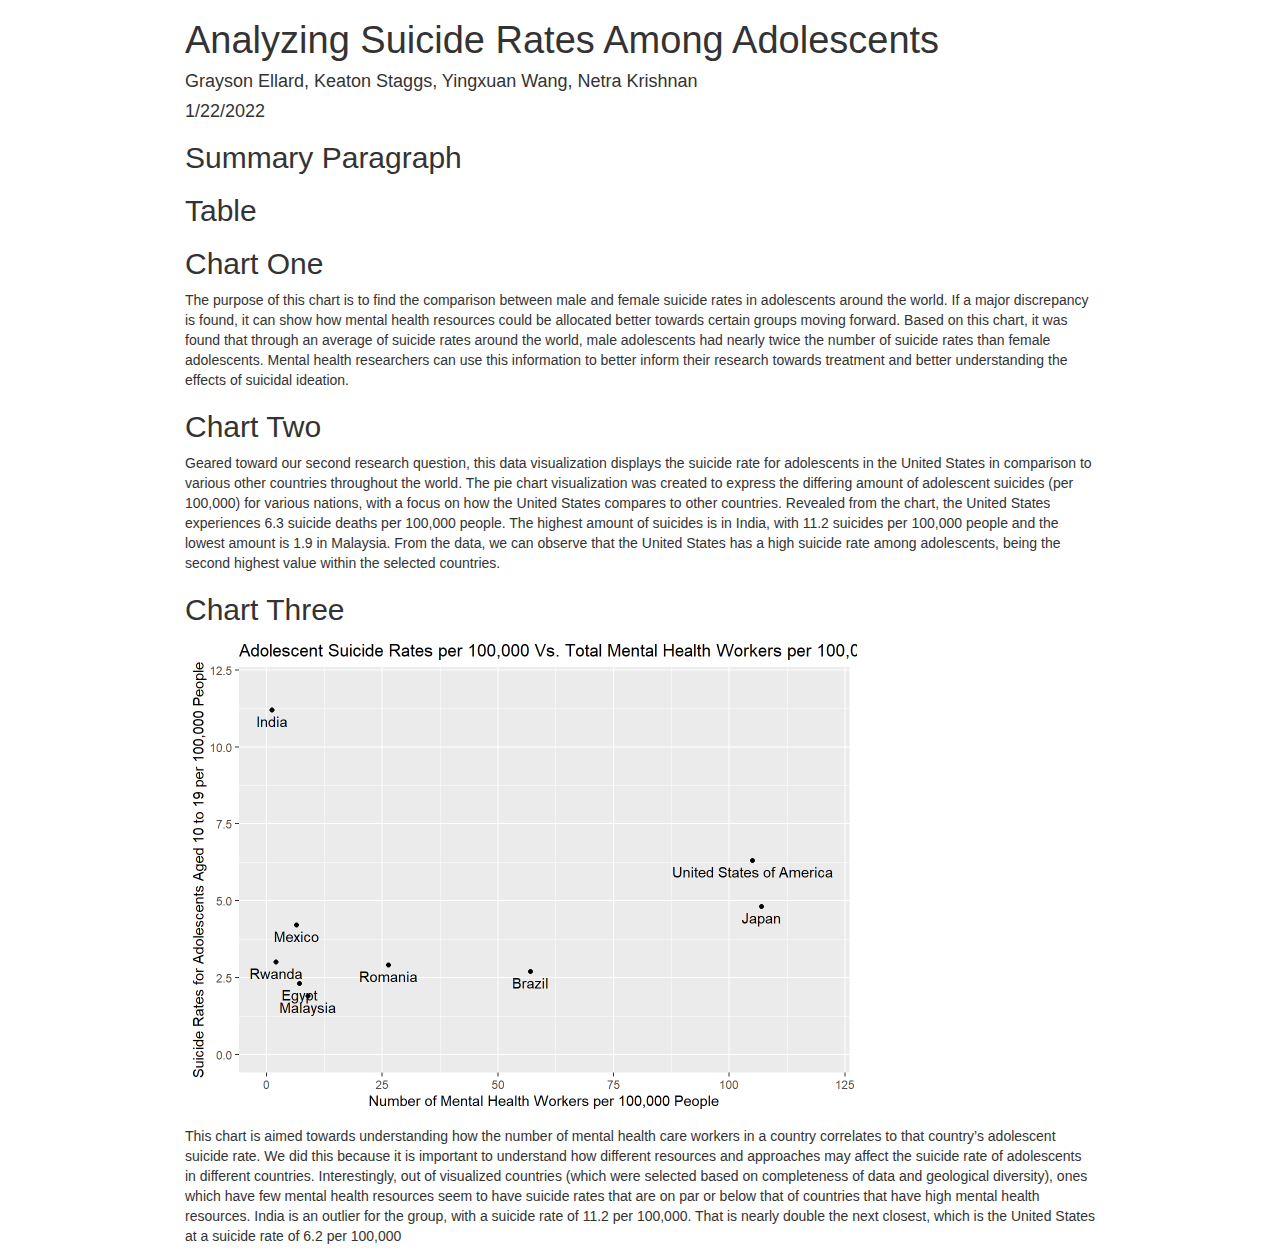
==== commit f2439b0f: "worked on report" ====
--- a/docs/index.html
+++ b/docs/index.html
@@ -366,12 +366,46 @@
 </div>
 <div id="chart-one" class="section level2">
 <h2>Chart One</h2>
+<p>The purpose of this chart is to find the comparison between male and
+female suicide rates in adolescents around the world. If a major
+discrepancy is found, it can show how mental health resources could be
+allocated better towards certain groups moving forward. Based on this
+chart, it was found that through an average of suicide rates around the
+world, male adolescents had nearly twice the number of suicide rates
+than female adolescents. Mental health researchers can use this
+information to better inform their research towards treatment and better
+understanding the effects of suicidal ideation.</p>
 </div>
 <div id="chart-two" class="section level2">
 <h2>Chart Two</h2>
+<p>Geared toward our second research question, this data visualization
+displays the suicide rate for adolescents in the United States in
+comparison to various other countries throughout the world. The pie
+chart visualization was created to express the differing amount of
+adolescent suicides (per 100,000) for various nations, with a focus on
+how the United States compares to other countries. Revealed from the
+chart, the United States experiences 6.3 suicide deaths per 100,000
+people. The highest amount of suicides is in India, with 11.2 suicides
+per 100,000 people and the lowest amount is 1.9 in Malaysia. From the
+data, we can observe that the United States has a high suicide rate
+among adolescents, being the second highest value within the selected
+countries.</p>
 </div>
 <div id="chart-three" class="section level2">
 <h2>Chart Three</h2>
+<p><img src="[data-uri]" width="672" /></p>
+<p>This chart is aimed towards understanding how the number of mental
+health care workers in a country correlates to that country’s adolescent
+suicide rate. We did this because it is important to understand how
+different resources and approaches may affect the suicide rate of
+adolescents in different countries. Interestingly, out of visualized
+countries (which were selected based on completeness of data and
+geological diversity), ones which have few mental health resources seem
+to have suicide rates that are on par or below that of countries that
+have high mental health resources. India is an outlier for the group,
+with a suicide rate of 11.2 per 100,000. That is nearly double the next
+closest, which is the United States at a suicide rate of 6.2 per
+100,000</p>
 </div>
 
 
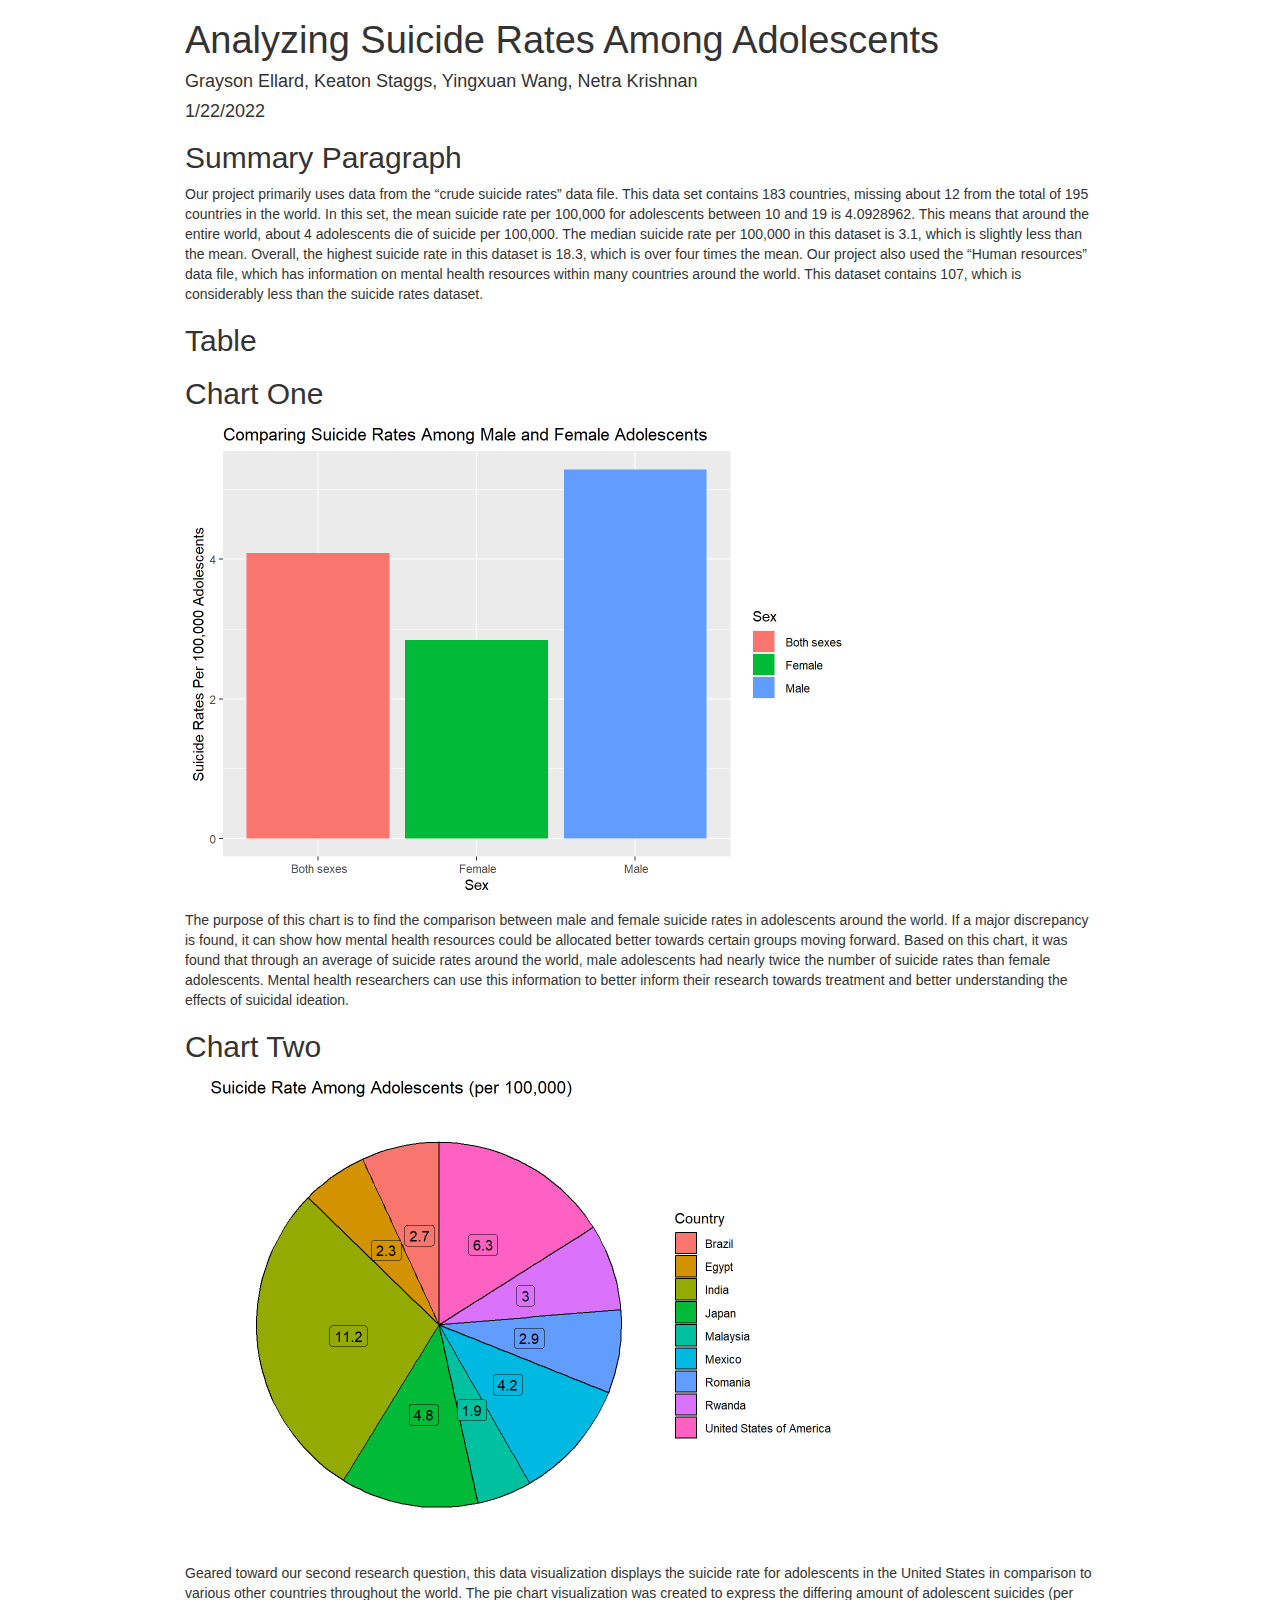
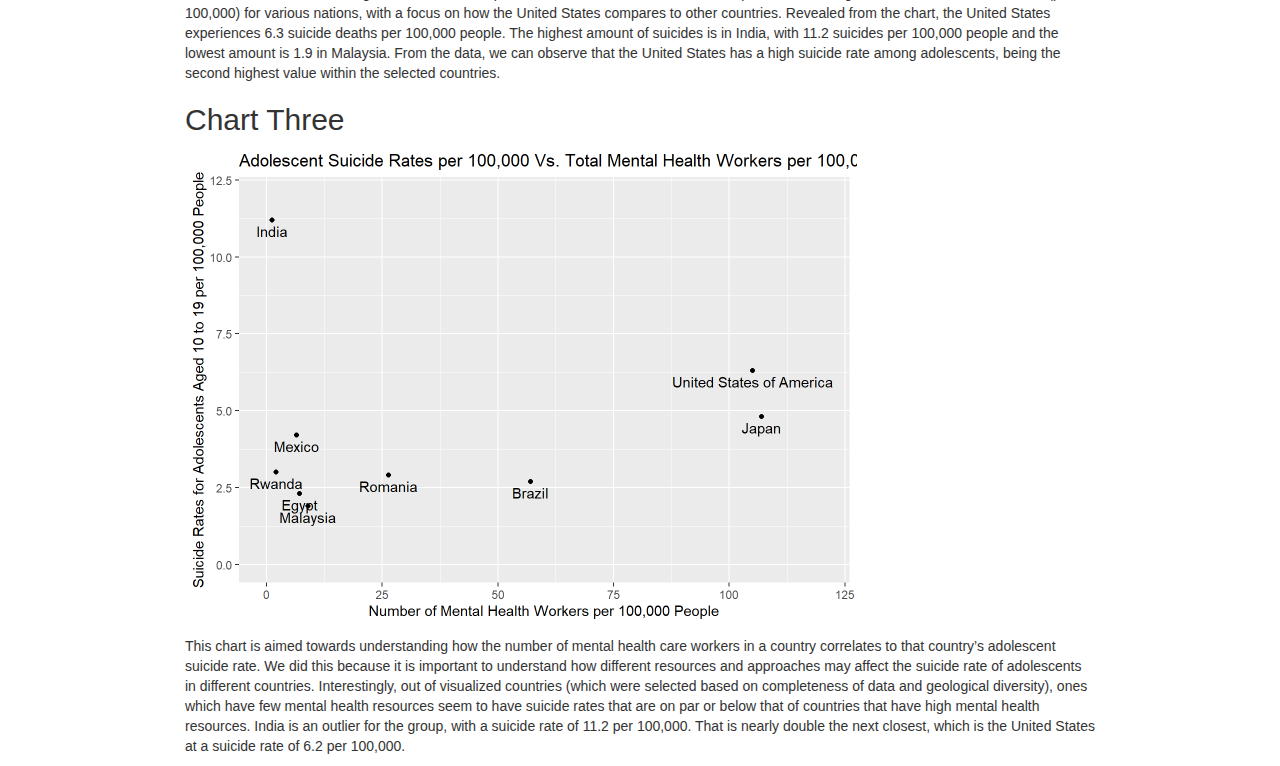
==== commit 8c13cb44: "almost complete with report" ====
--- a/docs/index.html
+++ b/docs/index.html
@@ -360,12 +360,25 @@
 
 <div id="summary-paragraph" class="section level2">
 <h2>Summary Paragraph</h2>
+<p>Our project primarily uses data from the “crude suicide rates” data
+file. This data set contains 183 countries, missing about 12 from the
+total of 195 countries in the world. In this set, the mean suicide rate
+per 100,000 for adolescents between 10 and 19 is 4.0928962. This means
+that around the entire world, about 4 adolescents die of suicide per
+100,000. The median suicide rate per 100,000 in this dataset is 3.1,
+which is slightly less than the mean. Overall, the highest suicide rate
+in this dataset is 18.3, which is over four times the mean. Our project
+also used the “Human resources” data file, which has information on
+mental health resources within many countries around the world. This
+dataset contains 107, which is considerably less than the suicide rates
+dataset.</p>
 </div>
 <div id="table" class="section level2">
 <h2>Table</h2>
 </div>
 <div id="chart-one" class="section level2">
 <h2>Chart One</h2>
+<p><img src="[data-uri]" width="672" /></p>
 <p>The purpose of this chart is to find the comparison between male and
 female suicide rates in adolescents around the world. If a major
 discrepancy is found, it can show how mental health resources could be
@@ -378,6 +391,7 @@
 </div>
 <div id="chart-two" class="section level2">
 <h2>Chart Two</h2>
+<p><img src="[data-uri]" width="672" /></p>
 <p>Geared toward our second research question, this data visualization
 displays the suicide rate for adolescents in the United States in
 comparison to various other countries throughout the world. The pie
@@ -405,7 +419,7 @@
 have high mental health resources. India is an outlier for the group,
 with a suicide rate of 11.2 per 100,000. That is nearly double the next
 closest, which is the United States at a suicide rate of 6.2 per
-100,000</p>
+100,000.</p>
 </div>
 
 
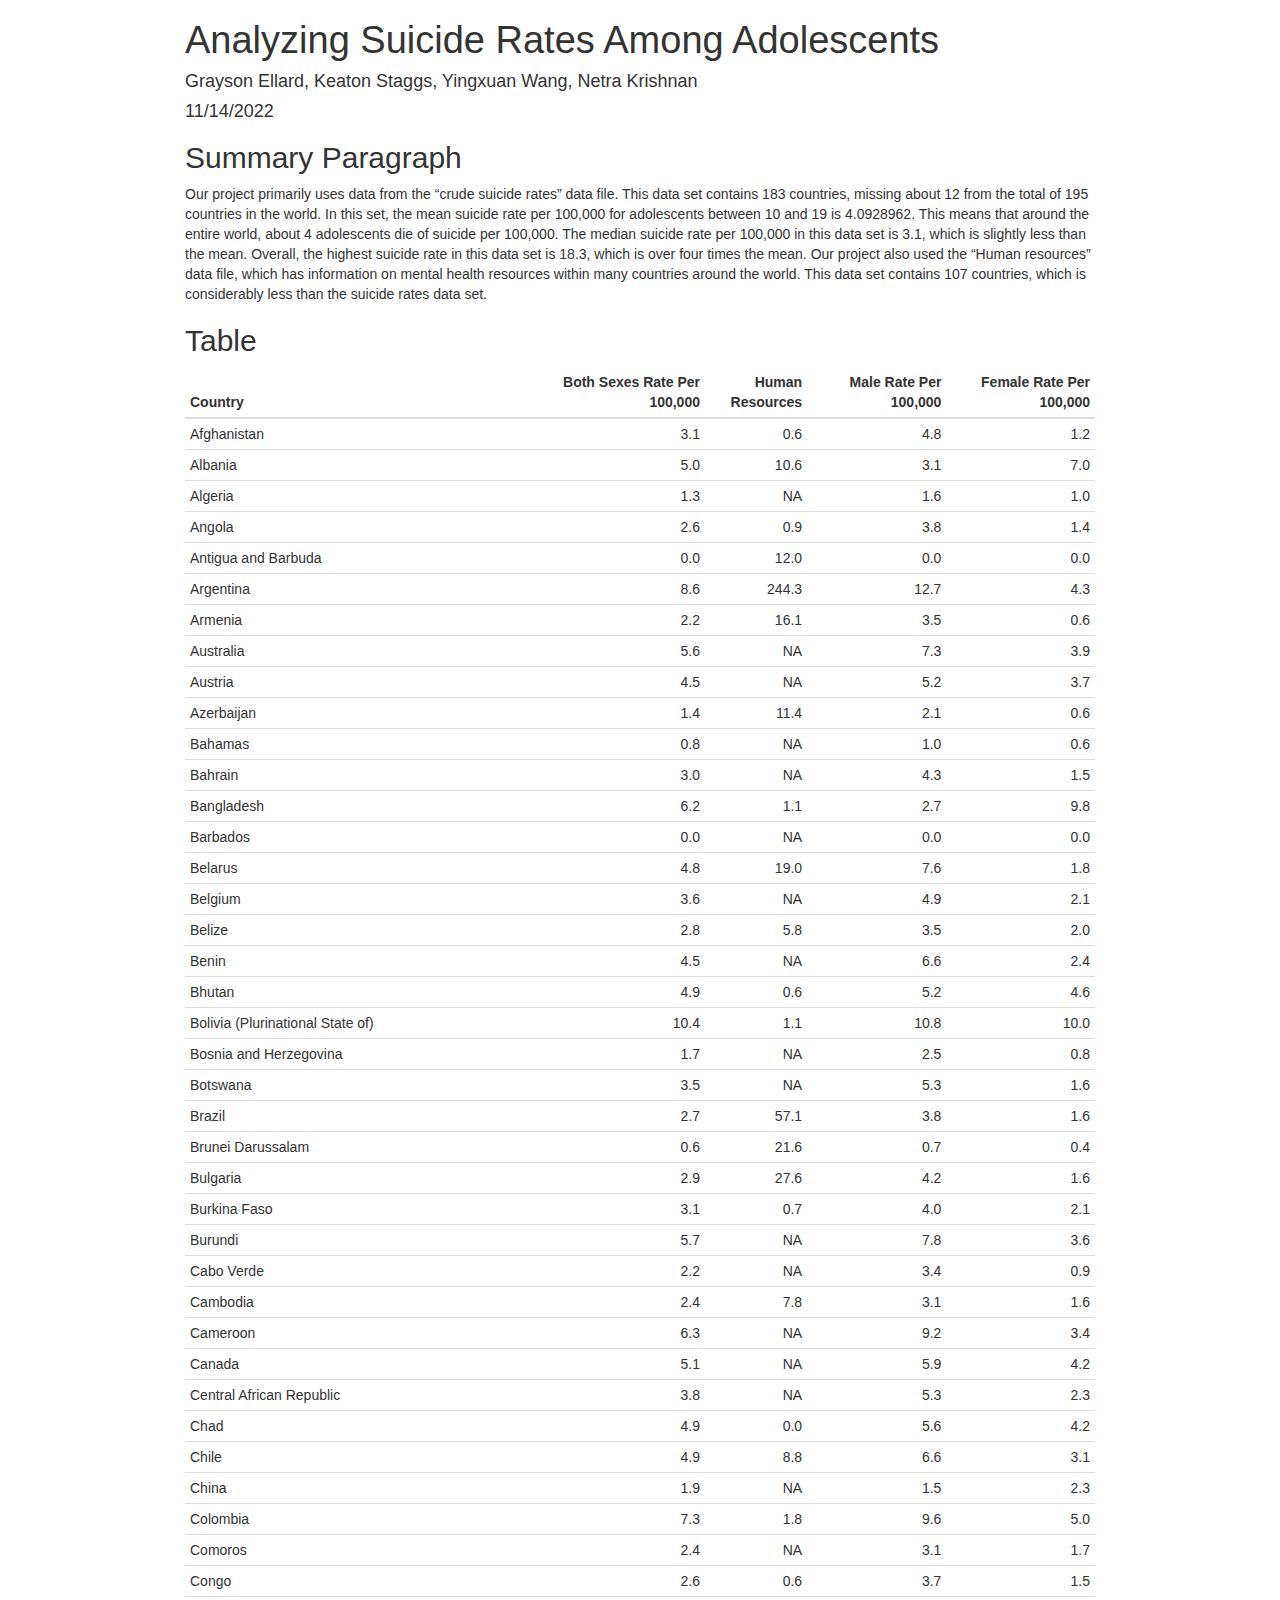
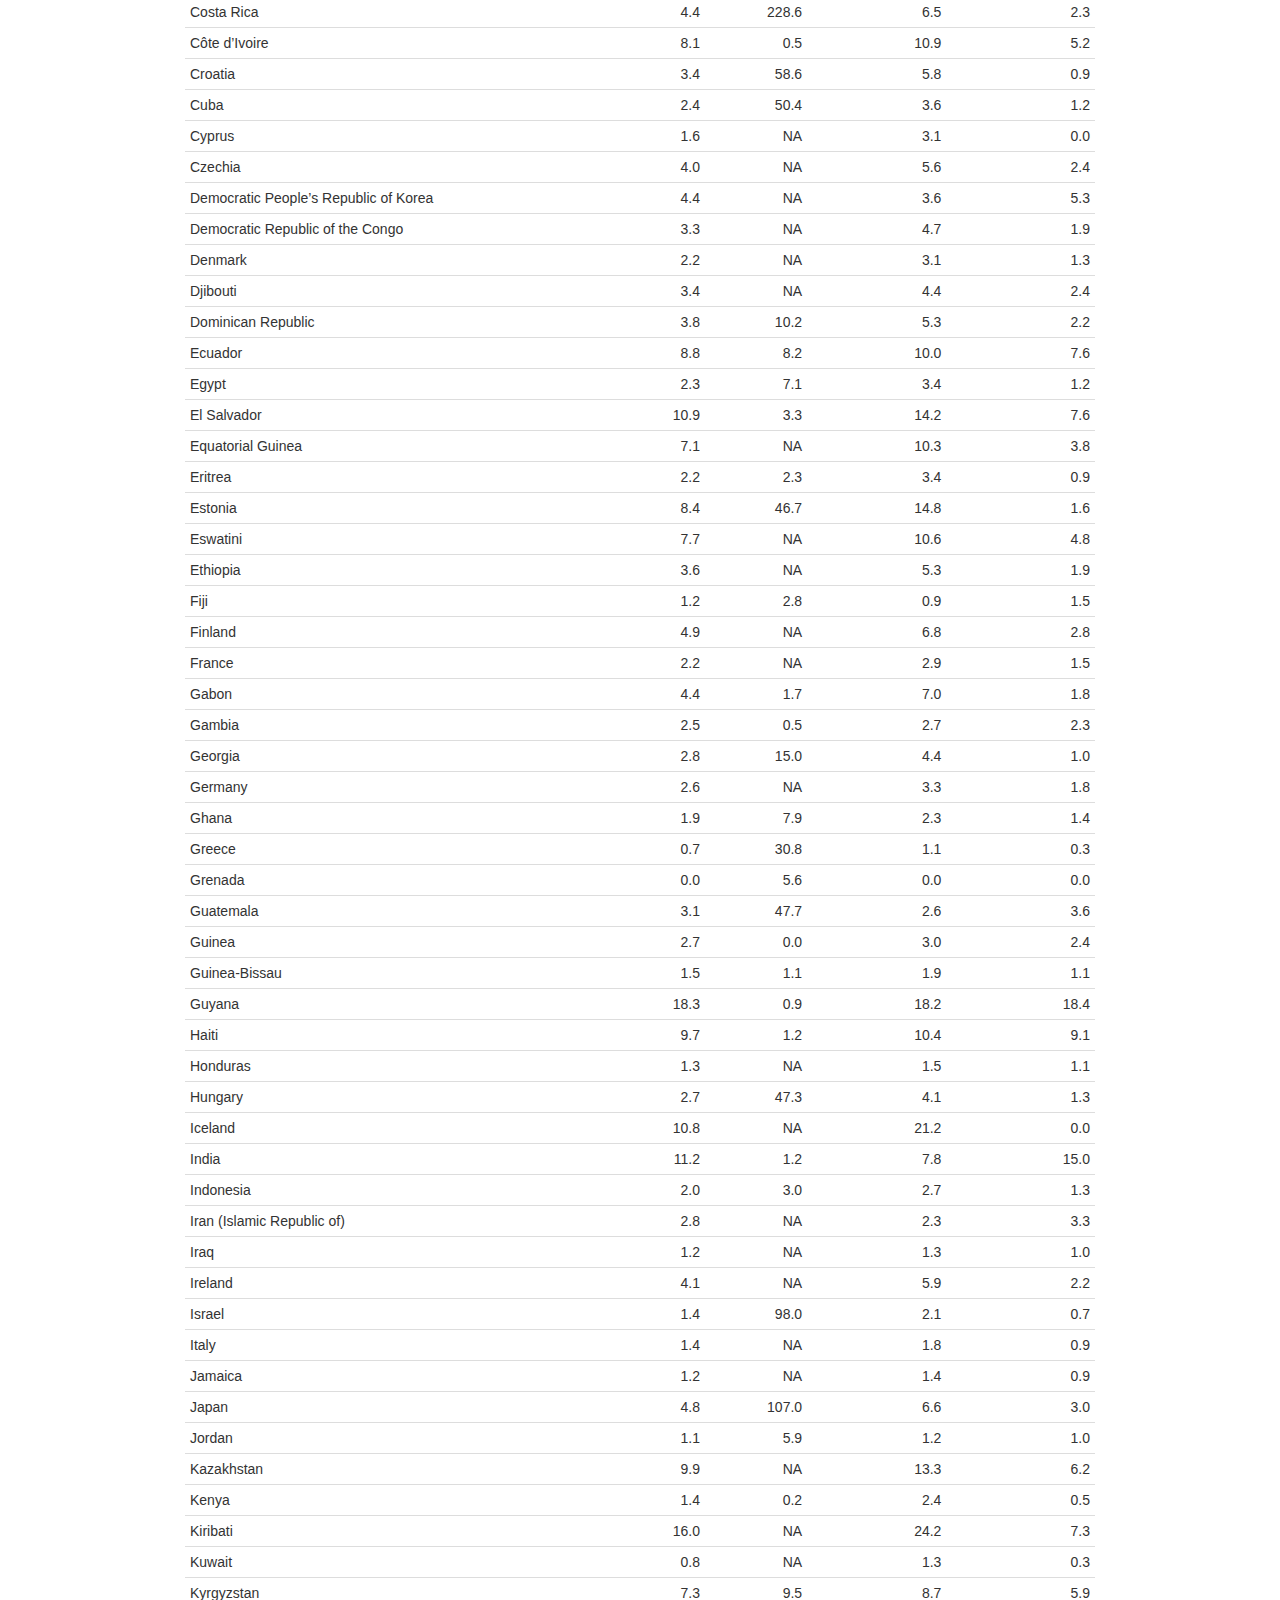
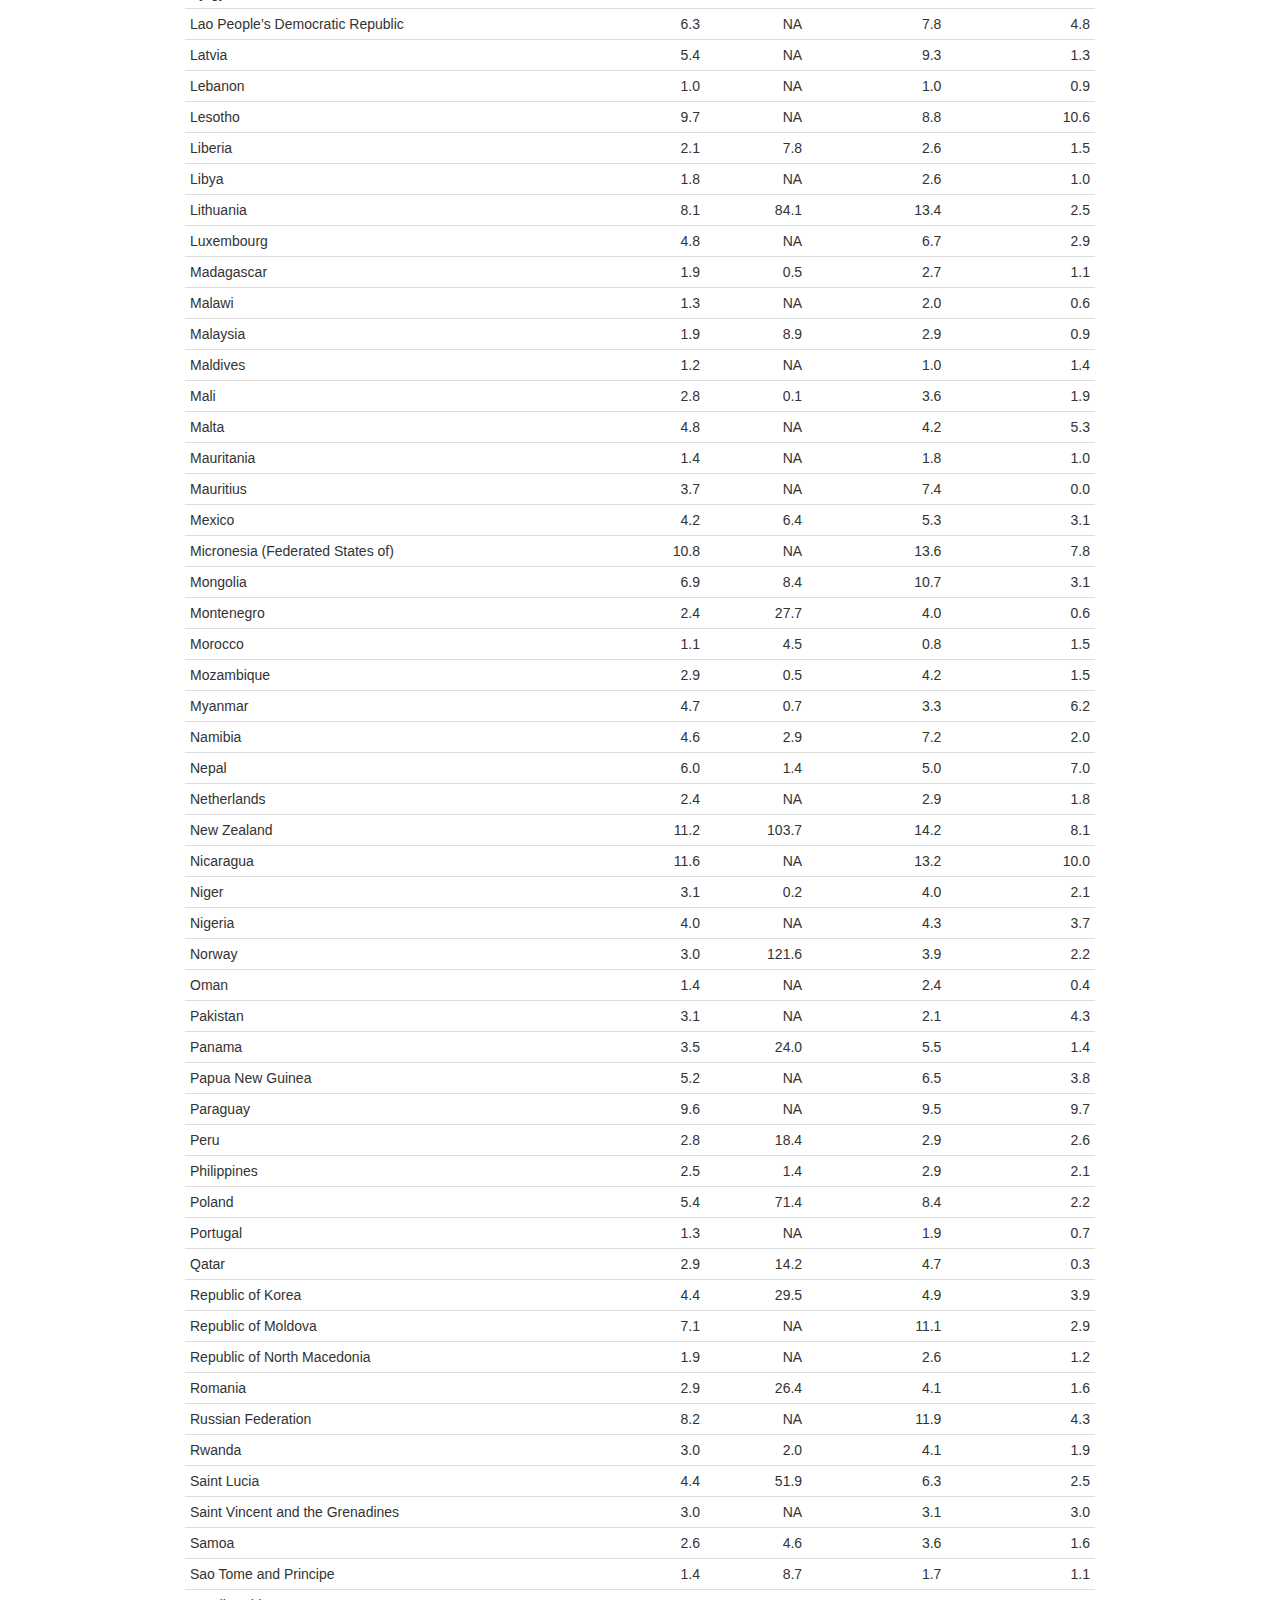
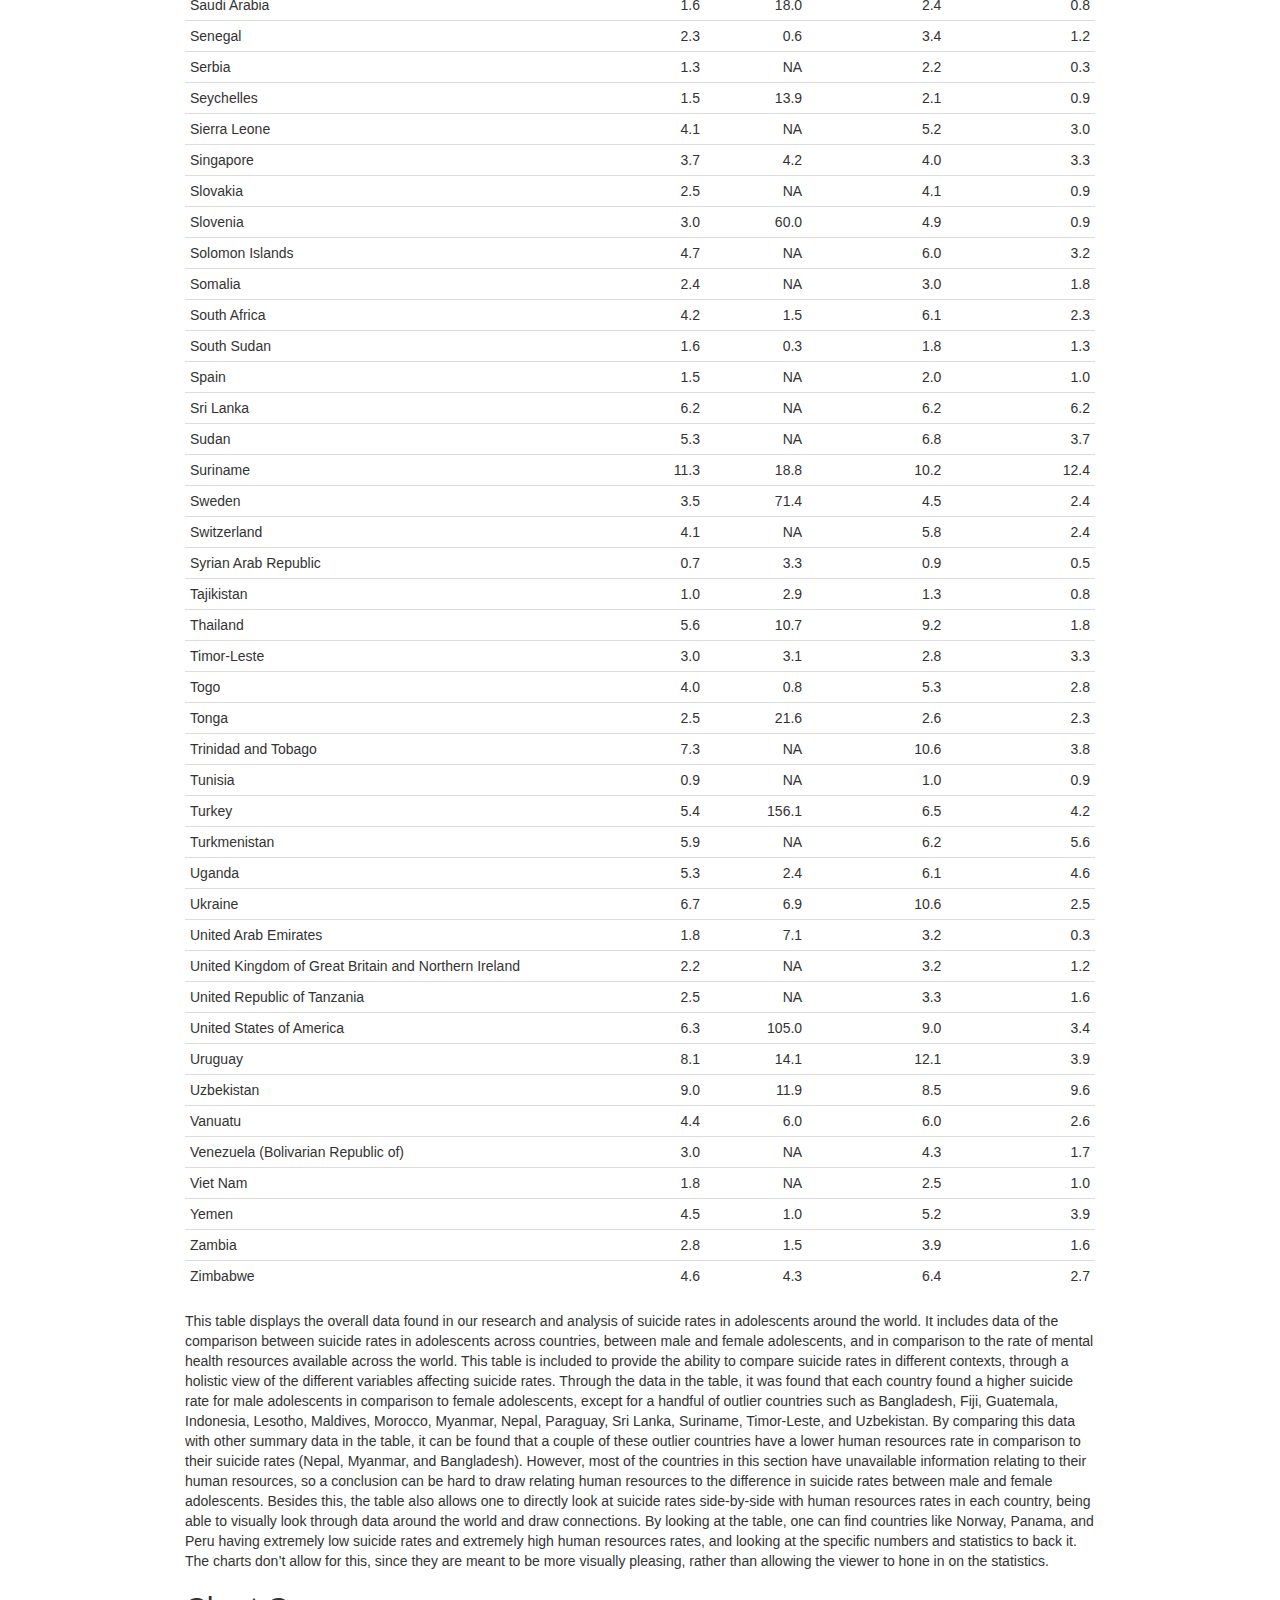
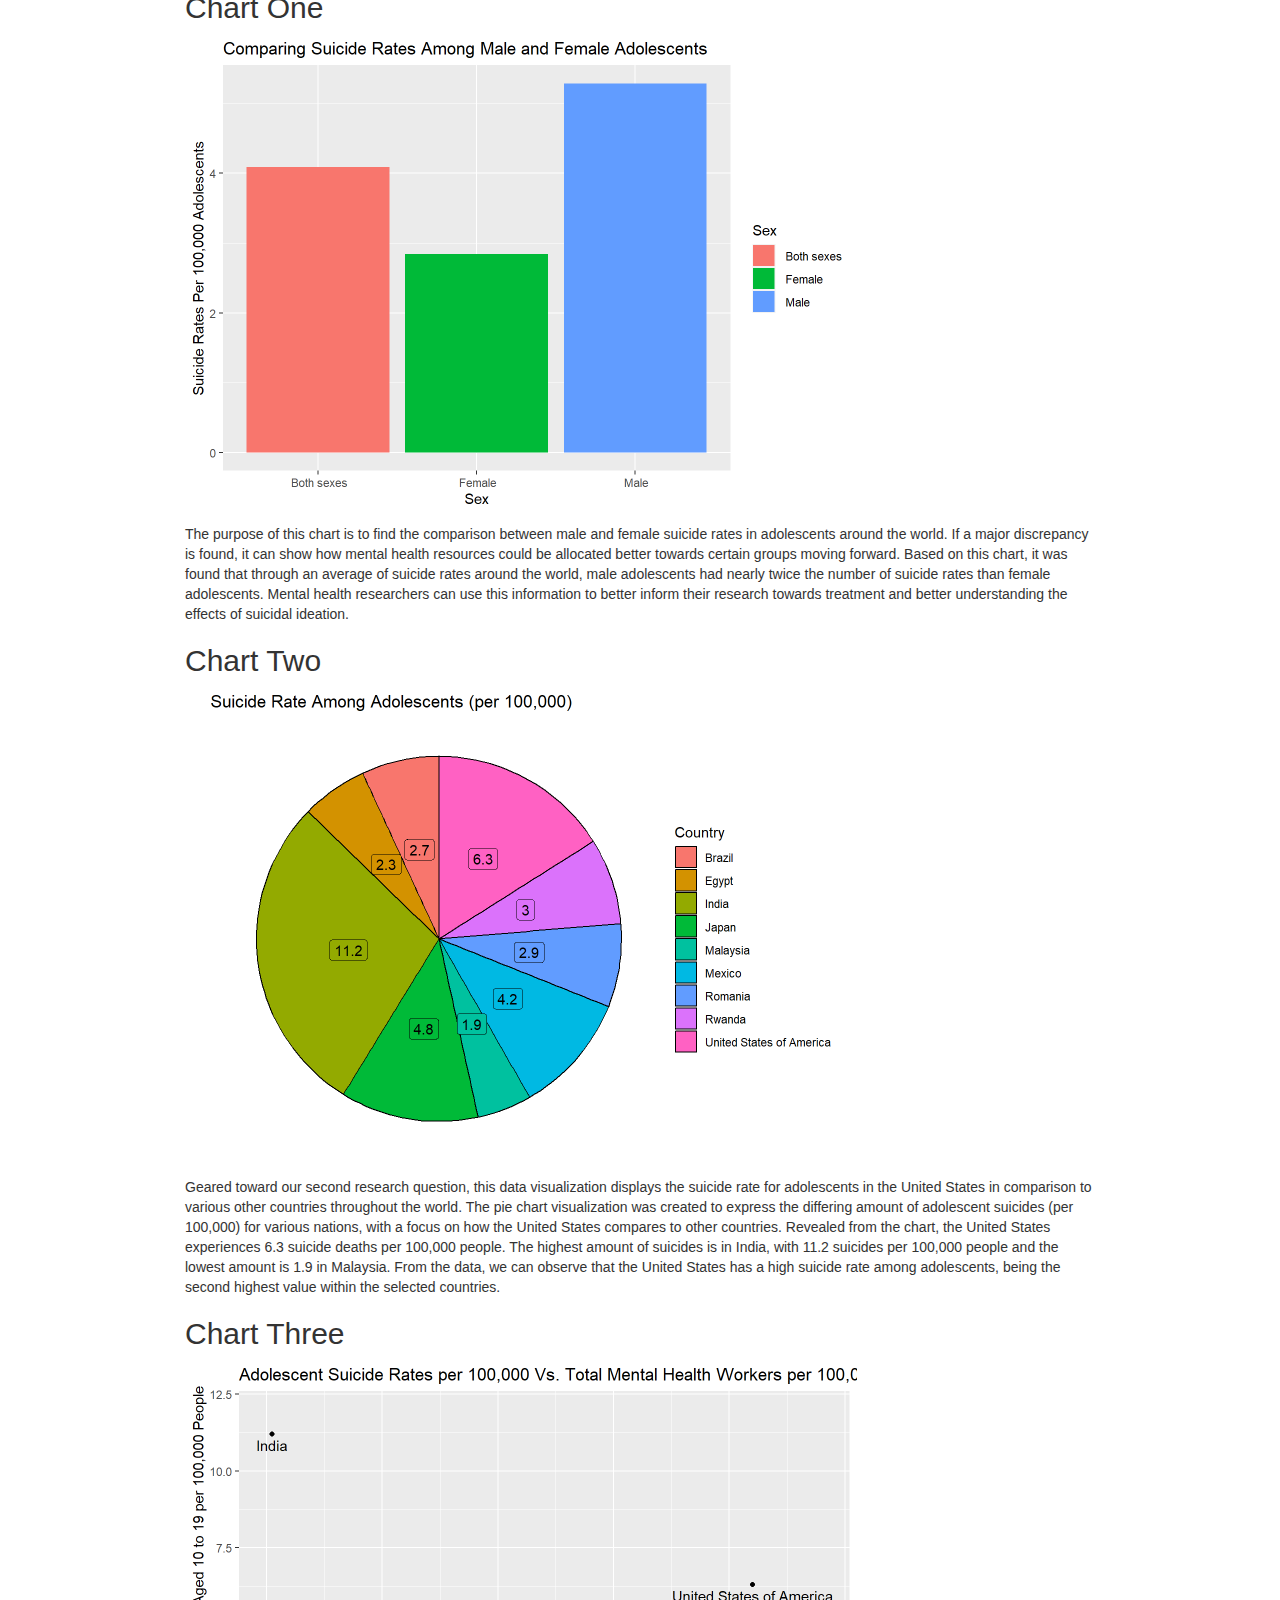
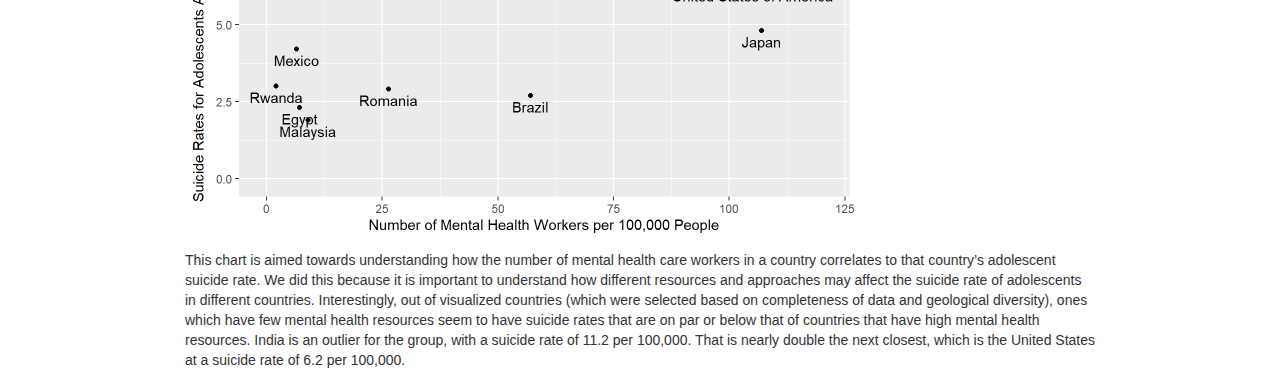
==== commit e0c8a34f: "Completed report" ====
--- a/docs/index.html
+++ b/docs/index.html
@@ -11,6 +11,7 @@
 
 <meta name="author" content="Grayson Ellard, Keaton Staggs, Yingxuan Wang, Netra Krishnan" />
 
+<meta name="date" content="2022-11-14" />
 
 <title>Analyzing Suicide Rates Among Adolescents</title>
 
@@ -353,7 +354,7 @@
 Adolescents</h1>
 <h4 class="author">Grayson Ellard, Keaton Staggs, Yingxuan Wang, Netra
 Krishnan</h4>
-<h4 class="date">1/22/2022</h4>
+<h4 class="date">11/14/2022</h4>
 
 </div>
 
@@ -365,16 +366,1346 @@
 total of 195 countries in the world. In this set, the mean suicide rate
 per 100,000 for adolescents between 10 and 19 is 4.0928962. This means
 that around the entire world, about 4 adolescents die of suicide per
-100,000. The median suicide rate per 100,000 in this dataset is 3.1,
+100,000. The median suicide rate per 100,000 in this data set is 3.1,
 which is slightly less than the mean. Overall, the highest suicide rate
-in this dataset is 18.3, which is over four times the mean. Our project
+in this data set is 18.3, which is over four times the mean. Our project
 also used the “Human resources” data file, which has information on
 mental health resources within many countries around the world. This
-dataset contains 107, which is considerably less than the suicide rates
-dataset.</p>
+data set contains 107 countries, which is considerably less than the
+suicide rates data set.</p>
 </div>
 <div id="table" class="section level2">
 <h2>Table</h2>
+<table>
+<colgroup>
+<col width="37%" />
+<col width="19%" />
+<col width="11%" />
+<col width="15%" />
+<col width="16%" />
+</colgroup>
+<thead>
+<tr class="header">
+<th align="left">Country</th>
+<th align="right">Both Sexes Rate Per 100,000</th>
+<th align="right">Human Resources</th>
+<th align="right">Male Rate Per 100,000</th>
+<th align="right">Female Rate Per 100,000</th>
+</tr>
+</thead>
+<tbody>
+<tr class="odd">
+<td align="left">Afghanistan</td>
+<td align="right">3.1</td>
+<td align="right">0.6</td>
+<td align="right">4.8</td>
+<td align="right">1.2</td>
+</tr>
+<tr class="even">
+<td align="left">Albania</td>
+<td align="right">5.0</td>
+<td align="right">10.6</td>
+<td align="right">3.1</td>
+<td align="right">7.0</td>
+</tr>
+<tr class="odd">
+<td align="left">Algeria</td>
+<td align="right">1.3</td>
+<td align="right">NA</td>
+<td align="right">1.6</td>
+<td align="right">1.0</td>
+</tr>
+<tr class="even">
+<td align="left">Angola</td>
+<td align="right">2.6</td>
+<td align="right">0.9</td>
+<td align="right">3.8</td>
+<td align="right">1.4</td>
+</tr>
+<tr class="odd">
+<td align="left">Antigua and Barbuda</td>
+<td align="right">0.0</td>
+<td align="right">12.0</td>
+<td align="right">0.0</td>
+<td align="right">0.0</td>
+</tr>
+<tr class="even">
+<td align="left">Argentina</td>
+<td align="right">8.6</td>
+<td align="right">244.3</td>
+<td align="right">12.7</td>
+<td align="right">4.3</td>
+</tr>
+<tr class="odd">
+<td align="left">Armenia</td>
+<td align="right">2.2</td>
+<td align="right">16.1</td>
+<td align="right">3.5</td>
+<td align="right">0.6</td>
+</tr>
+<tr class="even">
+<td align="left">Australia</td>
+<td align="right">5.6</td>
+<td align="right">NA</td>
+<td align="right">7.3</td>
+<td align="right">3.9</td>
+</tr>
+<tr class="odd">
+<td align="left">Austria</td>
+<td align="right">4.5</td>
+<td align="right">NA</td>
+<td align="right">5.2</td>
+<td align="right">3.7</td>
+</tr>
+<tr class="even">
+<td align="left">Azerbaijan</td>
+<td align="right">1.4</td>
+<td align="right">11.4</td>
+<td align="right">2.1</td>
+<td align="right">0.6</td>
+</tr>
+<tr class="odd">
+<td align="left">Bahamas</td>
+<td align="right">0.8</td>
+<td align="right">NA</td>
+<td align="right">1.0</td>
+<td align="right">0.6</td>
+</tr>
+<tr class="even">
+<td align="left">Bahrain</td>
+<td align="right">3.0</td>
+<td align="right">NA</td>
+<td align="right">4.3</td>
+<td align="right">1.5</td>
+</tr>
+<tr class="odd">
+<td align="left">Bangladesh</td>
+<td align="right">6.2</td>
+<td align="right">1.1</td>
+<td align="right">2.7</td>
+<td align="right">9.8</td>
+</tr>
+<tr class="even">
+<td align="left">Barbados</td>
+<td align="right">0.0</td>
+<td align="right">NA</td>
+<td align="right">0.0</td>
+<td align="right">0.0</td>
+</tr>
+<tr class="odd">
+<td align="left">Belarus</td>
+<td align="right">4.8</td>
+<td align="right">19.0</td>
+<td align="right">7.6</td>
+<td align="right">1.8</td>
+</tr>
+<tr class="even">
+<td align="left">Belgium</td>
+<td align="right">3.6</td>
+<td align="right">NA</td>
+<td align="right">4.9</td>
+<td align="right">2.1</td>
+</tr>
+<tr class="odd">
+<td align="left">Belize</td>
+<td align="right">2.8</td>
+<td align="right">5.8</td>
+<td align="right">3.5</td>
+<td align="right">2.0</td>
+</tr>
+<tr class="even">
+<td align="left">Benin</td>
+<td align="right">4.5</td>
+<td align="right">NA</td>
+<td align="right">6.6</td>
+<td align="right">2.4</td>
+</tr>
+<tr class="odd">
+<td align="left">Bhutan</td>
+<td align="right">4.9</td>
+<td align="right">0.6</td>
+<td align="right">5.2</td>
+<td align="right">4.6</td>
+</tr>
+<tr class="even">
+<td align="left">Bolivia (Plurinational State of)</td>
+<td align="right">10.4</td>
+<td align="right">1.1</td>
+<td align="right">10.8</td>
+<td align="right">10.0</td>
+</tr>
+<tr class="odd">
+<td align="left">Bosnia and Herzegovina</td>
+<td align="right">1.7</td>
+<td align="right">NA</td>
+<td align="right">2.5</td>
+<td align="right">0.8</td>
+</tr>
+<tr class="even">
+<td align="left">Botswana</td>
+<td align="right">3.5</td>
+<td align="right">NA</td>
+<td align="right">5.3</td>
+<td align="right">1.6</td>
+</tr>
+<tr class="odd">
+<td align="left">Brazil</td>
+<td align="right">2.7</td>
+<td align="right">57.1</td>
+<td align="right">3.8</td>
+<td align="right">1.6</td>
+</tr>
+<tr class="even">
+<td align="left">Brunei Darussalam</td>
+<td align="right">0.6</td>
+<td align="right">21.6</td>
+<td align="right">0.7</td>
+<td align="right">0.4</td>
+</tr>
+<tr class="odd">
+<td align="left">Bulgaria</td>
+<td align="right">2.9</td>
+<td align="right">27.6</td>
+<td align="right">4.2</td>
+<td align="right">1.6</td>
+</tr>
+<tr class="even">
+<td align="left">Burkina Faso</td>
+<td align="right">3.1</td>
+<td align="right">0.7</td>
+<td align="right">4.0</td>
+<td align="right">2.1</td>
+</tr>
+<tr class="odd">
+<td align="left">Burundi</td>
+<td align="right">5.7</td>
+<td align="right">NA</td>
+<td align="right">7.8</td>
+<td align="right">3.6</td>
+</tr>
+<tr class="even">
+<td align="left">Cabo Verde</td>
+<td align="right">2.2</td>
+<td align="right">NA</td>
+<td align="right">3.4</td>
+<td align="right">0.9</td>
+</tr>
+<tr class="odd">
+<td align="left">Cambodia</td>
+<td align="right">2.4</td>
+<td align="right">7.8</td>
+<td align="right">3.1</td>
+<td align="right">1.6</td>
+</tr>
+<tr class="even">
+<td align="left">Cameroon</td>
+<td align="right">6.3</td>
+<td align="right">NA</td>
+<td align="right">9.2</td>
+<td align="right">3.4</td>
+</tr>
+<tr class="odd">
+<td align="left">Canada</td>
+<td align="right">5.1</td>
+<td align="right">NA</td>
+<td align="right">5.9</td>
+<td align="right">4.2</td>
+</tr>
+<tr class="even">
+<td align="left">Central African Republic</td>
+<td align="right">3.8</td>
+<td align="right">NA</td>
+<td align="right">5.3</td>
+<td align="right">2.3</td>
+</tr>
+<tr class="odd">
+<td align="left">Chad</td>
+<td align="right">4.9</td>
+<td align="right">0.0</td>
+<td align="right">5.6</td>
+<td align="right">4.2</td>
+</tr>
+<tr class="even">
+<td align="left">Chile</td>
+<td align="right">4.9</td>
+<td align="right">8.8</td>
+<td align="right">6.6</td>
+<td align="right">3.1</td>
+</tr>
+<tr class="odd">
+<td align="left">China</td>
+<td align="right">1.9</td>
+<td align="right">NA</td>
+<td align="right">1.5</td>
+<td align="right">2.3</td>
+</tr>
+<tr class="even">
+<td align="left">Colombia</td>
+<td align="right">7.3</td>
+<td align="right">1.8</td>
+<td align="right">9.6</td>
+<td align="right">5.0</td>
+</tr>
+<tr class="odd">
+<td align="left">Comoros</td>
+<td align="right">2.4</td>
+<td align="right">NA</td>
+<td align="right">3.1</td>
+<td align="right">1.7</td>
+</tr>
+<tr class="even">
+<td align="left">Congo</td>
+<td align="right">2.6</td>
+<td align="right">0.6</td>
+<td align="right">3.7</td>
+<td align="right">1.5</td>
+</tr>
+<tr class="odd">
+<td align="left">Costa Rica</td>
+<td align="right">4.4</td>
+<td align="right">228.6</td>
+<td align="right">6.5</td>
+<td align="right">2.3</td>
+</tr>
+<tr class="even">
+<td align="left">Côte d’Ivoire</td>
+<td align="right">8.1</td>
+<td align="right">0.5</td>
+<td align="right">10.9</td>
+<td align="right">5.2</td>
+</tr>
+<tr class="odd">
+<td align="left">Croatia</td>
+<td align="right">3.4</td>
+<td align="right">58.6</td>
+<td align="right">5.8</td>
+<td align="right">0.9</td>
+</tr>
+<tr class="even">
+<td align="left">Cuba</td>
+<td align="right">2.4</td>
+<td align="right">50.4</td>
+<td align="right">3.6</td>
+<td align="right">1.2</td>
+</tr>
+<tr class="odd">
+<td align="left">Cyprus</td>
+<td align="right">1.6</td>
+<td align="right">NA</td>
+<td align="right">3.1</td>
+<td align="right">0.0</td>
+</tr>
+<tr class="even">
+<td align="left">Czechia</td>
+<td align="right">4.0</td>
+<td align="right">NA</td>
+<td align="right">5.6</td>
+<td align="right">2.4</td>
+</tr>
+<tr class="odd">
+<td align="left">Democratic People’s Republic of Korea</td>
+<td align="right">4.4</td>
+<td align="right">NA</td>
+<td align="right">3.6</td>
+<td align="right">5.3</td>
+</tr>
+<tr class="even">
+<td align="left">Democratic Republic of the Congo</td>
+<td align="right">3.3</td>
+<td align="right">NA</td>
+<td align="right">4.7</td>
+<td align="right">1.9</td>
+</tr>
+<tr class="odd">
+<td align="left">Denmark</td>
+<td align="right">2.2</td>
+<td align="right">NA</td>
+<td align="right">3.1</td>
+<td align="right">1.3</td>
+</tr>
+<tr class="even">
+<td align="left">Djibouti</td>
+<td align="right">3.4</td>
+<td align="right">NA</td>
+<td align="right">4.4</td>
+<td align="right">2.4</td>
+</tr>
+<tr class="odd">
+<td align="left">Dominican Republic</td>
+<td align="right">3.8</td>
+<td align="right">10.2</td>
+<td align="right">5.3</td>
+<td align="right">2.2</td>
+</tr>
+<tr class="even">
+<td align="left">Ecuador</td>
+<td align="right">8.8</td>
+<td align="right">8.2</td>
+<td align="right">10.0</td>
+<td align="right">7.6</td>
+</tr>
+<tr class="odd">
+<td align="left">Egypt</td>
+<td align="right">2.3</td>
+<td align="right">7.1</td>
+<td align="right">3.4</td>
+<td align="right">1.2</td>
+</tr>
+<tr class="even">
+<td align="left">El Salvador</td>
+<td align="right">10.9</td>
+<td align="right">3.3</td>
+<td align="right">14.2</td>
+<td align="right">7.6</td>
+</tr>
+<tr class="odd">
+<td align="left">Equatorial Guinea</td>
+<td align="right">7.1</td>
+<td align="right">NA</td>
+<td align="right">10.3</td>
+<td align="right">3.8</td>
+</tr>
+<tr class="even">
+<td align="left">Eritrea</td>
+<td align="right">2.2</td>
+<td align="right">2.3</td>
+<td align="right">3.4</td>
+<td align="right">0.9</td>
+</tr>
+<tr class="odd">
+<td align="left">Estonia</td>
+<td align="right">8.4</td>
+<td align="right">46.7</td>
+<td align="right">14.8</td>
+<td align="right">1.6</td>
+</tr>
+<tr class="even">
+<td align="left">Eswatini</td>
+<td align="right">7.7</td>
+<td align="right">NA</td>
+<td align="right">10.6</td>
+<td align="right">4.8</td>
+</tr>
+<tr class="odd">
+<td align="left">Ethiopia</td>
+<td align="right">3.6</td>
+<td align="right">NA</td>
+<td align="right">5.3</td>
+<td align="right">1.9</td>
+</tr>
+<tr class="even">
+<td align="left">Fiji</td>
+<td align="right">1.2</td>
+<td align="right">2.8</td>
+<td align="right">0.9</td>
+<td align="right">1.5</td>
+</tr>
+<tr class="odd">
+<td align="left">Finland</td>
+<td align="right">4.9</td>
+<td align="right">NA</td>
+<td align="right">6.8</td>
+<td align="right">2.8</td>
+</tr>
+<tr class="even">
+<td align="left">France</td>
+<td align="right">2.2</td>
+<td align="right">NA</td>
+<td align="right">2.9</td>
+<td align="right">1.5</td>
+</tr>
+<tr class="odd">
+<td align="left">Gabon</td>
+<td align="right">4.4</td>
+<td align="right">1.7</td>
+<td align="right">7.0</td>
+<td align="right">1.8</td>
+</tr>
+<tr class="even">
+<td align="left">Gambia</td>
+<td align="right">2.5</td>
+<td align="right">0.5</td>
+<td align="right">2.7</td>
+<td align="right">2.3</td>
+</tr>
+<tr class="odd">
+<td align="left">Georgia</td>
+<td align="right">2.8</td>
+<td align="right">15.0</td>
+<td align="right">4.4</td>
+<td align="right">1.0</td>
+</tr>
+<tr class="even">
+<td align="left">Germany</td>
+<td align="right">2.6</td>
+<td align="right">NA</td>
+<td align="right">3.3</td>
+<td align="right">1.8</td>
+</tr>
+<tr class="odd">
+<td align="left">Ghana</td>
+<td align="right">1.9</td>
+<td align="right">7.9</td>
+<td align="right">2.3</td>
+<td align="right">1.4</td>
+</tr>
+<tr class="even">
+<td align="left">Greece</td>
+<td align="right">0.7</td>
+<td align="right">30.8</td>
+<td align="right">1.1</td>
+<td align="right">0.3</td>
+</tr>
+<tr class="odd">
+<td align="left">Grenada</td>
+<td align="right">0.0</td>
+<td align="right">5.6</td>
+<td align="right">0.0</td>
+<td align="right">0.0</td>
+</tr>
+<tr class="even">
+<td align="left">Guatemala</td>
+<td align="right">3.1</td>
+<td align="right">47.7</td>
+<td align="right">2.6</td>
+<td align="right">3.6</td>
+</tr>
+<tr class="odd">
+<td align="left">Guinea</td>
+<td align="right">2.7</td>
+<td align="right">0.0</td>
+<td align="right">3.0</td>
+<td align="right">2.4</td>
+</tr>
+<tr class="even">
+<td align="left">Guinea-Bissau</td>
+<td align="right">1.5</td>
+<td align="right">1.1</td>
+<td align="right">1.9</td>
+<td align="right">1.1</td>
+</tr>
+<tr class="odd">
+<td align="left">Guyana</td>
+<td align="right">18.3</td>
+<td align="right">0.9</td>
+<td align="right">18.2</td>
+<td align="right">18.4</td>
+</tr>
+<tr class="even">
+<td align="left">Haiti</td>
+<td align="right">9.7</td>
+<td align="right">1.2</td>
+<td align="right">10.4</td>
+<td align="right">9.1</td>
+</tr>
+<tr class="odd">
+<td align="left">Honduras</td>
+<td align="right">1.3</td>
+<td align="right">NA</td>
+<td align="right">1.5</td>
+<td align="right">1.1</td>
+</tr>
+<tr class="even">
+<td align="left">Hungary</td>
+<td align="right">2.7</td>
+<td align="right">47.3</td>
+<td align="right">4.1</td>
+<td align="right">1.3</td>
+</tr>
+<tr class="odd">
+<td align="left">Iceland</td>
+<td align="right">10.8</td>
+<td align="right">NA</td>
+<td align="right">21.2</td>
+<td align="right">0.0</td>
+</tr>
+<tr class="even">
+<td align="left">India</td>
+<td align="right">11.2</td>
+<td align="right">1.2</td>
+<td align="right">7.8</td>
+<td align="right">15.0</td>
+</tr>
+<tr class="odd">
+<td align="left">Indonesia</td>
+<td align="right">2.0</td>
+<td align="right">3.0</td>
+<td align="right">2.7</td>
+<td align="right">1.3</td>
+</tr>
+<tr class="even">
+<td align="left">Iran (Islamic Republic of)</td>
+<td align="right">2.8</td>
+<td align="right">NA</td>
+<td align="right">2.3</td>
+<td align="right">3.3</td>
+</tr>
+<tr class="odd">
+<td align="left">Iraq</td>
+<td align="right">1.2</td>
+<td align="right">NA</td>
+<td align="right">1.3</td>
+<td align="right">1.0</td>
+</tr>
+<tr class="even">
+<td align="left">Ireland</td>
+<td align="right">4.1</td>
+<td align="right">NA</td>
+<td align="right">5.9</td>
+<td align="right">2.2</td>
+</tr>
+<tr class="odd">
+<td align="left">Israel</td>
+<td align="right">1.4</td>
+<td align="right">98.0</td>
+<td align="right">2.1</td>
+<td align="right">0.7</td>
+</tr>
+<tr class="even">
+<td align="left">Italy</td>
+<td align="right">1.4</td>
+<td align="right">NA</td>
+<td align="right">1.8</td>
+<td align="right">0.9</td>
+</tr>
+<tr class="odd">
+<td align="left">Jamaica</td>
+<td align="right">1.2</td>
+<td align="right">NA</td>
+<td align="right">1.4</td>
+<td align="right">0.9</td>
+</tr>
+<tr class="even">
+<td align="left">Japan</td>
+<td align="right">4.8</td>
+<td align="right">107.0</td>
+<td align="right">6.6</td>
+<td align="right">3.0</td>
+</tr>
+<tr class="odd">
+<td align="left">Jordan</td>
+<td align="right">1.1</td>
+<td align="right">5.9</td>
+<td align="right">1.2</td>
+<td align="right">1.0</td>
+</tr>
+<tr class="even">
+<td align="left">Kazakhstan</td>
+<td align="right">9.9</td>
+<td align="right">NA</td>
+<td align="right">13.3</td>
+<td align="right">6.2</td>
+</tr>
+<tr class="odd">
+<td align="left">Kenya</td>
+<td align="right">1.4</td>
+<td align="right">0.2</td>
+<td align="right">2.4</td>
+<td align="right">0.5</td>
+</tr>
+<tr class="even">
+<td align="left">Kiribati</td>
+<td align="right">16.0</td>
+<td align="right">NA</td>
+<td align="right">24.2</td>
+<td align="right">7.3</td>
+</tr>
+<tr class="odd">
+<td align="left">Kuwait</td>
+<td align="right">0.8</td>
+<td align="right">NA</td>
+<td align="right">1.3</td>
+<td align="right">0.3</td>
+</tr>
+<tr class="even">
+<td align="left">Kyrgyzstan</td>
+<td align="right">7.3</td>
+<td align="right">9.5</td>
+<td align="right">8.7</td>
+<td align="right">5.9</td>
+</tr>
+<tr class="odd">
+<td align="left">Lao People’s Democratic Republic</td>
+<td align="right">6.3</td>
+<td align="right">NA</td>
+<td align="right">7.8</td>
+<td align="right">4.8</td>
+</tr>
+<tr class="even">
+<td align="left">Latvia</td>
+<td align="right">5.4</td>
+<td align="right">NA</td>
+<td align="right">9.3</td>
+<td align="right">1.3</td>
+</tr>
+<tr class="odd">
+<td align="left">Lebanon</td>
+<td align="right">1.0</td>
+<td align="right">NA</td>
+<td align="right">1.0</td>
+<td align="right">0.9</td>
+</tr>
+<tr class="even">
+<td align="left">Lesotho</td>
+<td align="right">9.7</td>
+<td align="right">NA</td>
+<td align="right">8.8</td>
+<td align="right">10.6</td>
+</tr>
+<tr class="odd">
+<td align="left">Liberia</td>
+<td align="right">2.1</td>
+<td align="right">7.8</td>
+<td align="right">2.6</td>
+<td align="right">1.5</td>
+</tr>
+<tr class="even">
+<td align="left">Libya</td>
+<td align="right">1.8</td>
+<td align="right">NA</td>
+<td align="right">2.6</td>
+<td align="right">1.0</td>
+</tr>
+<tr class="odd">
+<td align="left">Lithuania</td>
+<td align="right">8.1</td>
+<td align="right">84.1</td>
+<td align="right">13.4</td>
+<td align="right">2.5</td>
+</tr>
+<tr class="even">
+<td align="left">Luxembourg</td>
+<td align="right">4.8</td>
+<td align="right">NA</td>
+<td align="right">6.7</td>
+<td align="right">2.9</td>
+</tr>
+<tr class="odd">
+<td align="left">Madagascar</td>
+<td align="right">1.9</td>
+<td align="right">0.5</td>
+<td align="right">2.7</td>
+<td align="right">1.1</td>
+</tr>
+<tr class="even">
+<td align="left">Malawi</td>
+<td align="right">1.3</td>
+<td align="right">NA</td>
+<td align="right">2.0</td>
+<td align="right">0.6</td>
+</tr>
+<tr class="odd">
+<td align="left">Malaysia</td>
+<td align="right">1.9</td>
+<td align="right">8.9</td>
+<td align="right">2.9</td>
+<td align="right">0.9</td>
+</tr>
+<tr class="even">
+<td align="left">Maldives</td>
+<td align="right">1.2</td>
+<td align="right">NA</td>
+<td align="right">1.0</td>
+<td align="right">1.4</td>
+</tr>
+<tr class="odd">
+<td align="left">Mali</td>
+<td align="right">2.8</td>
+<td align="right">0.1</td>
+<td align="right">3.6</td>
+<td align="right">1.9</td>
+</tr>
+<tr class="even">
+<td align="left">Malta</td>
+<td align="right">4.8</td>
+<td align="right">NA</td>
+<td align="right">4.2</td>
+<td align="right">5.3</td>
+</tr>
+<tr class="odd">
+<td align="left">Mauritania</td>
+<td align="right">1.4</td>
+<td align="right">NA</td>
+<td align="right">1.8</td>
+<td align="right">1.0</td>
+</tr>
+<tr class="even">
+<td align="left">Mauritius</td>
+<td align="right">3.7</td>
+<td align="right">NA</td>
+<td align="right">7.4</td>
+<td align="right">0.0</td>
+</tr>
+<tr class="odd">
+<td align="left">Mexico</td>
+<td align="right">4.2</td>
+<td align="right">6.4</td>
+<td align="right">5.3</td>
+<td align="right">3.1</td>
+</tr>
+<tr class="even">
+<td align="left">Micronesia (Federated States of)</td>
+<td align="right">10.8</td>
+<td align="right">NA</td>
+<td align="right">13.6</td>
+<td align="right">7.8</td>
+</tr>
+<tr class="odd">
+<td align="left">Mongolia</td>
+<td align="right">6.9</td>
+<td align="right">8.4</td>
+<td align="right">10.7</td>
+<td align="right">3.1</td>
+</tr>
+<tr class="even">
+<td align="left">Montenegro</td>
+<td align="right">2.4</td>
+<td align="right">27.7</td>
+<td align="right">4.0</td>
+<td align="right">0.6</td>
+</tr>
+<tr class="odd">
+<td align="left">Morocco</td>
+<td align="right">1.1</td>
+<td align="right">4.5</td>
+<td align="right">0.8</td>
+<td align="right">1.5</td>
+</tr>
+<tr class="even">
+<td align="left">Mozambique</td>
+<td align="right">2.9</td>
+<td align="right">0.5</td>
+<td align="right">4.2</td>
+<td align="right">1.5</td>
+</tr>
+<tr class="odd">
+<td align="left">Myanmar</td>
+<td align="right">4.7</td>
+<td align="right">0.7</td>
+<td align="right">3.3</td>
+<td align="right">6.2</td>
+</tr>
+<tr class="even">
+<td align="left">Namibia</td>
+<td align="right">4.6</td>
+<td align="right">2.9</td>
+<td align="right">7.2</td>
+<td align="right">2.0</td>
+</tr>
+<tr class="odd">
+<td align="left">Nepal</td>
+<td align="right">6.0</td>
+<td align="right">1.4</td>
+<td align="right">5.0</td>
+<td align="right">7.0</td>
+</tr>
+<tr class="even">
+<td align="left">Netherlands</td>
+<td align="right">2.4</td>
+<td align="right">NA</td>
+<td align="right">2.9</td>
+<td align="right">1.8</td>
+</tr>
+<tr class="odd">
+<td align="left">New Zealand</td>
+<td align="right">11.2</td>
+<td align="right">103.7</td>
+<td align="right">14.2</td>
+<td align="right">8.1</td>
+</tr>
+<tr class="even">
+<td align="left">Nicaragua</td>
+<td align="right">11.6</td>
+<td align="right">NA</td>
+<td align="right">13.2</td>
+<td align="right">10.0</td>
+</tr>
+<tr class="odd">
+<td align="left">Niger</td>
+<td align="right">3.1</td>
+<td align="right">0.2</td>
+<td align="right">4.0</td>
+<td align="right">2.1</td>
+</tr>
+<tr class="even">
+<td align="left">Nigeria</td>
+<td align="right">4.0</td>
+<td align="right">NA</td>
+<td align="right">4.3</td>
+<td align="right">3.7</td>
+</tr>
+<tr class="odd">
+<td align="left">Norway</td>
+<td align="right">3.0</td>
+<td align="right">121.6</td>
+<td align="right">3.9</td>
+<td align="right">2.2</td>
+</tr>
+<tr class="even">
+<td align="left">Oman</td>
+<td align="right">1.4</td>
+<td align="right">NA</td>
+<td align="right">2.4</td>
+<td align="right">0.4</td>
+</tr>
+<tr class="odd">
+<td align="left">Pakistan</td>
+<td align="right">3.1</td>
+<td align="right">NA</td>
+<td align="right">2.1</td>
+<td align="right">4.3</td>
+</tr>
+<tr class="even">
+<td align="left">Panama</td>
+<td align="right">3.5</td>
+<td align="right">24.0</td>
+<td align="right">5.5</td>
+<td align="right">1.4</td>
+</tr>
+<tr class="odd">
+<td align="left">Papua New Guinea</td>
+<td align="right">5.2</td>
+<td align="right">NA</td>
+<td align="right">6.5</td>
+<td align="right">3.8</td>
+</tr>
+<tr class="even">
+<td align="left">Paraguay</td>
+<td align="right">9.6</td>
+<td align="right">NA</td>
+<td align="right">9.5</td>
+<td align="right">9.7</td>
+</tr>
+<tr class="odd">
+<td align="left">Peru</td>
+<td align="right">2.8</td>
+<td align="right">18.4</td>
+<td align="right">2.9</td>
+<td align="right">2.6</td>
+</tr>
+<tr class="even">
+<td align="left">Philippines</td>
+<td align="right">2.5</td>
+<td align="right">1.4</td>
+<td align="right">2.9</td>
+<td align="right">2.1</td>
+</tr>
+<tr class="odd">
+<td align="left">Poland</td>
+<td align="right">5.4</td>
+<td align="right">71.4</td>
+<td align="right">8.4</td>
+<td align="right">2.2</td>
+</tr>
+<tr class="even">
+<td align="left">Portugal</td>
+<td align="right">1.3</td>
+<td align="right">NA</td>
+<td align="right">1.9</td>
+<td align="right">0.7</td>
+</tr>
+<tr class="odd">
+<td align="left">Qatar</td>
+<td align="right">2.9</td>
+<td align="right">14.2</td>
+<td align="right">4.7</td>
+<td align="right">0.3</td>
+</tr>
+<tr class="even">
+<td align="left">Republic of Korea</td>
+<td align="right">4.4</td>
+<td align="right">29.5</td>
+<td align="right">4.9</td>
+<td align="right">3.9</td>
+</tr>
+<tr class="odd">
+<td align="left">Republic of Moldova</td>
+<td align="right">7.1</td>
+<td align="right">NA</td>
+<td align="right">11.1</td>
+<td align="right">2.9</td>
+</tr>
+<tr class="even">
+<td align="left">Republic of North Macedonia</td>
+<td align="right">1.9</td>
+<td align="right">NA</td>
+<td align="right">2.6</td>
+<td align="right">1.2</td>
+</tr>
+<tr class="odd">
+<td align="left">Romania</td>
+<td align="right">2.9</td>
+<td align="right">26.4</td>
+<td align="right">4.1</td>
+<td align="right">1.6</td>
+</tr>
+<tr class="even">
+<td align="left">Russian Federation</td>
+<td align="right">8.2</td>
+<td align="right">NA</td>
+<td align="right">11.9</td>
+<td align="right">4.3</td>
+</tr>
+<tr class="odd">
+<td align="left">Rwanda</td>
+<td align="right">3.0</td>
+<td align="right">2.0</td>
+<td align="right">4.1</td>
+<td align="right">1.9</td>
+</tr>
+<tr class="even">
+<td align="left">Saint Lucia</td>
+<td align="right">4.4</td>
+<td align="right">51.9</td>
+<td align="right">6.3</td>
+<td align="right">2.5</td>
+</tr>
+<tr class="odd">
+<td align="left">Saint Vincent and the Grenadines</td>
+<td align="right">3.0</td>
+<td align="right">NA</td>
+<td align="right">3.1</td>
+<td align="right">3.0</td>
+</tr>
+<tr class="even">
+<td align="left">Samoa</td>
+<td align="right">2.6</td>
+<td align="right">4.6</td>
+<td align="right">3.6</td>
+<td align="right">1.6</td>
+</tr>
+<tr class="odd">
+<td align="left">Sao Tome and Principe</td>
+<td align="right">1.4</td>
+<td align="right">8.7</td>
+<td align="right">1.7</td>
+<td align="right">1.1</td>
+</tr>
+<tr class="even">
+<td align="left">Saudi Arabia</td>
+<td align="right">1.6</td>
+<td align="right">18.0</td>
+<td align="right">2.4</td>
+<td align="right">0.8</td>
+</tr>
+<tr class="odd">
+<td align="left">Senegal</td>
+<td align="right">2.3</td>
+<td align="right">0.6</td>
+<td align="right">3.4</td>
+<td align="right">1.2</td>
+</tr>
+<tr class="even">
+<td align="left">Serbia</td>
+<td align="right">1.3</td>
+<td align="right">NA</td>
+<td align="right">2.2</td>
+<td align="right">0.3</td>
+</tr>
+<tr class="odd">
+<td align="left">Seychelles</td>
+<td align="right">1.5</td>
+<td align="right">13.9</td>
+<td align="right">2.1</td>
+<td align="right">0.9</td>
+</tr>
+<tr class="even">
+<td align="left">Sierra Leone</td>
+<td align="right">4.1</td>
+<td align="right">NA</td>
+<td align="right">5.2</td>
+<td align="right">3.0</td>
+</tr>
+<tr class="odd">
+<td align="left">Singapore</td>
+<td align="right">3.7</td>
+<td align="right">4.2</td>
+<td align="right">4.0</td>
+<td align="right">3.3</td>
+</tr>
+<tr class="even">
+<td align="left">Slovakia</td>
+<td align="right">2.5</td>
+<td align="right">NA</td>
+<td align="right">4.1</td>
+<td align="right">0.9</td>
+</tr>
+<tr class="odd">
+<td align="left">Slovenia</td>
+<td align="right">3.0</td>
+<td align="right">60.0</td>
+<td align="right">4.9</td>
+<td align="right">0.9</td>
+</tr>
+<tr class="even">
+<td align="left">Solomon Islands</td>
+<td align="right">4.7</td>
+<td align="right">NA</td>
+<td align="right">6.0</td>
+<td align="right">3.2</td>
+</tr>
+<tr class="odd">
+<td align="left">Somalia</td>
+<td align="right">2.4</td>
+<td align="right">NA</td>
+<td align="right">3.0</td>
+<td align="right">1.8</td>
+</tr>
+<tr class="even">
+<td align="left">South Africa</td>
+<td align="right">4.2</td>
+<td align="right">1.5</td>
+<td align="right">6.1</td>
+<td align="right">2.3</td>
+</tr>
+<tr class="odd">
+<td align="left">South Sudan</td>
+<td align="right">1.6</td>
+<td align="right">0.3</td>
+<td align="right">1.8</td>
+<td align="right">1.3</td>
+</tr>
+<tr class="even">
+<td align="left">Spain</td>
+<td align="right">1.5</td>
+<td align="right">NA</td>
+<td align="right">2.0</td>
+<td align="right">1.0</td>
+</tr>
+<tr class="odd">
+<td align="left">Sri Lanka</td>
+<td align="right">6.2</td>
+<td align="right">NA</td>
+<td align="right">6.2</td>
+<td align="right">6.2</td>
+</tr>
+<tr class="even">
+<td align="left">Sudan</td>
+<td align="right">5.3</td>
+<td align="right">NA</td>
+<td align="right">6.8</td>
+<td align="right">3.7</td>
+</tr>
+<tr class="odd">
+<td align="left">Suriname</td>
+<td align="right">11.3</td>
+<td align="right">18.8</td>
+<td align="right">10.2</td>
+<td align="right">12.4</td>
+</tr>
+<tr class="even">
+<td align="left">Sweden</td>
+<td align="right">3.5</td>
+<td align="right">71.4</td>
+<td align="right">4.5</td>
+<td align="right">2.4</td>
+</tr>
+<tr class="odd">
+<td align="left">Switzerland</td>
+<td align="right">4.1</td>
+<td align="right">NA</td>
+<td align="right">5.8</td>
+<td align="right">2.4</td>
+</tr>
+<tr class="even">
+<td align="left">Syrian Arab Republic</td>
+<td align="right">0.7</td>
+<td align="right">3.3</td>
+<td align="right">0.9</td>
+<td align="right">0.5</td>
+</tr>
+<tr class="odd">
+<td align="left">Tajikistan</td>
+<td align="right">1.0</td>
+<td align="right">2.9</td>
+<td align="right">1.3</td>
+<td align="right">0.8</td>
+</tr>
+<tr class="even">
+<td align="left">Thailand</td>
+<td align="right">5.6</td>
+<td align="right">10.7</td>
+<td align="right">9.2</td>
+<td align="right">1.8</td>
+</tr>
+<tr class="odd">
+<td align="left">Timor-Leste</td>
+<td align="right">3.0</td>
+<td align="right">3.1</td>
+<td align="right">2.8</td>
+<td align="right">3.3</td>
+</tr>
+<tr class="even">
+<td align="left">Togo</td>
+<td align="right">4.0</td>
+<td align="right">0.8</td>
+<td align="right">5.3</td>
+<td align="right">2.8</td>
+</tr>
+<tr class="odd">
+<td align="left">Tonga</td>
+<td align="right">2.5</td>
+<td align="right">21.6</td>
+<td align="right">2.6</td>
+<td align="right">2.3</td>
+</tr>
+<tr class="even">
+<td align="left">Trinidad and Tobago</td>
+<td align="right">7.3</td>
+<td align="right">NA</td>
+<td align="right">10.6</td>
+<td align="right">3.8</td>
+</tr>
+<tr class="odd">
+<td align="left">Tunisia</td>
+<td align="right">0.9</td>
+<td align="right">NA</td>
+<td align="right">1.0</td>
+<td align="right">0.9</td>
+</tr>
+<tr class="even">
+<td align="left">Turkey</td>
+<td align="right">5.4</td>
+<td align="right">156.1</td>
+<td align="right">6.5</td>
+<td align="right">4.2</td>
+</tr>
+<tr class="odd">
+<td align="left">Turkmenistan</td>
+<td align="right">5.9</td>
+<td align="right">NA</td>
+<td align="right">6.2</td>
+<td align="right">5.6</td>
+</tr>
+<tr class="even">
+<td align="left">Uganda</td>
+<td align="right">5.3</td>
+<td align="right">2.4</td>
+<td align="right">6.1</td>
+<td align="right">4.6</td>
+</tr>
+<tr class="odd">
+<td align="left">Ukraine</td>
+<td align="right">6.7</td>
+<td align="right">6.9</td>
+<td align="right">10.6</td>
+<td align="right">2.5</td>
+</tr>
+<tr class="even">
+<td align="left">United Arab Emirates</td>
+<td align="right">1.8</td>
+<td align="right">7.1</td>
+<td align="right">3.2</td>
+<td align="right">0.3</td>
+</tr>
+<tr class="odd">
+<td align="left">United Kingdom of Great Britain and Northern
+Ireland</td>
+<td align="right">2.2</td>
+<td align="right">NA</td>
+<td align="right">3.2</td>
+<td align="right">1.2</td>
+</tr>
+<tr class="even">
+<td align="left">United Republic of Tanzania</td>
+<td align="right">2.5</td>
+<td align="right">NA</td>
+<td align="right">3.3</td>
+<td align="right">1.6</td>
+</tr>
+<tr class="odd">
+<td align="left">United States of America</td>
+<td align="right">6.3</td>
+<td align="right">105.0</td>
+<td align="right">9.0</td>
+<td align="right">3.4</td>
+</tr>
+<tr class="even">
+<td align="left">Uruguay</td>
+<td align="right">8.1</td>
+<td align="right">14.1</td>
+<td align="right">12.1</td>
+<td align="right">3.9</td>
+</tr>
+<tr class="odd">
+<td align="left">Uzbekistan</td>
+<td align="right">9.0</td>
+<td align="right">11.9</td>
+<td align="right">8.5</td>
+<td align="right">9.6</td>
+</tr>
+<tr class="even">
+<td align="left">Vanuatu</td>
+<td align="right">4.4</td>
+<td align="right">6.0</td>
+<td align="right">6.0</td>
+<td align="right">2.6</td>
+</tr>
+<tr class="odd">
+<td align="left">Venezuela (Bolivarian Republic of)</td>
+<td align="right">3.0</td>
+<td align="right">NA</td>
+<td align="right">4.3</td>
+<td align="right">1.7</td>
+</tr>
+<tr class="even">
+<td align="left">Viet Nam</td>
+<td align="right">1.8</td>
+<td align="right">NA</td>
+<td align="right">2.5</td>
+<td align="right">1.0</td>
+</tr>
+<tr class="odd">
+<td align="left">Yemen</td>
+<td align="right">4.5</td>
+<td align="right">1.0</td>
+<td align="right">5.2</td>
+<td align="right">3.9</td>
+</tr>
+<tr class="even">
+<td align="left">Zambia</td>
+<td align="right">2.8</td>
+<td align="right">1.5</td>
+<td align="right">3.9</td>
+<td align="right">1.6</td>
+</tr>
+<tr class="odd">
+<td align="left">Zimbabwe</td>
+<td align="right">4.6</td>
+<td align="right">4.3</td>
+<td align="right">6.4</td>
+<td align="right">2.7</td>
+</tr>
+</tbody>
+</table>
+<p>This table displays the overall data found in our research and
+analysis of suicide rates in adolescents around the world. It includes
+data of the comparison between suicide rates in adolescents across
+countries, between male and female adolescents, and in comparison to the
+rate of mental health resources available across the world. This table
+is included to provide the ability to compare suicide rates in different
+contexts, through a holistic view of the different variables affecting
+suicide rates. Through the data in the table, it was found that each
+country found a higher suicide rate for male adolescents in comparison
+to female adolescents, except for a handful of outlier countries such as
+Bangladesh, Fiji, Guatemala, Indonesia, Lesotho, Maldives, Morocco,
+Myanmar, Nepal, Paraguay, Sri Lanka, Suriname, Timor-Leste, and
+Uzbekistan. By comparing this data with other summary data in the table,
+it can be found that a couple of these outlier countries have a lower
+human resources rate in comparison to their suicide rates (Nepal,
+Myanmar, and Bangladesh). However, most of the countries in this section
+have unavailable information relating to their human resources, so a
+conclusion can be hard to draw relating human resources to the
+difference in suicide rates between male and female adolescents. Besides
+this, the table also allows one to directly look at suicide rates
+side-by-side with human resources rates in each country, being able to
+visually look through data around the world and draw connections. By
+looking at the table, one can find countries like Norway, Panama, and
+Peru having extremely low suicide rates and extremely high human
+resources rates, and looking at the specific numbers and statistics to
+back it. The charts don’t allow for this, since they are meant to be
+more visually pleasing, rather than allowing the viewer to hone in on
+the statistics.</p>
 </div>
 <div id="chart-one" class="section level2">
 <h2>Chart One</h2>
